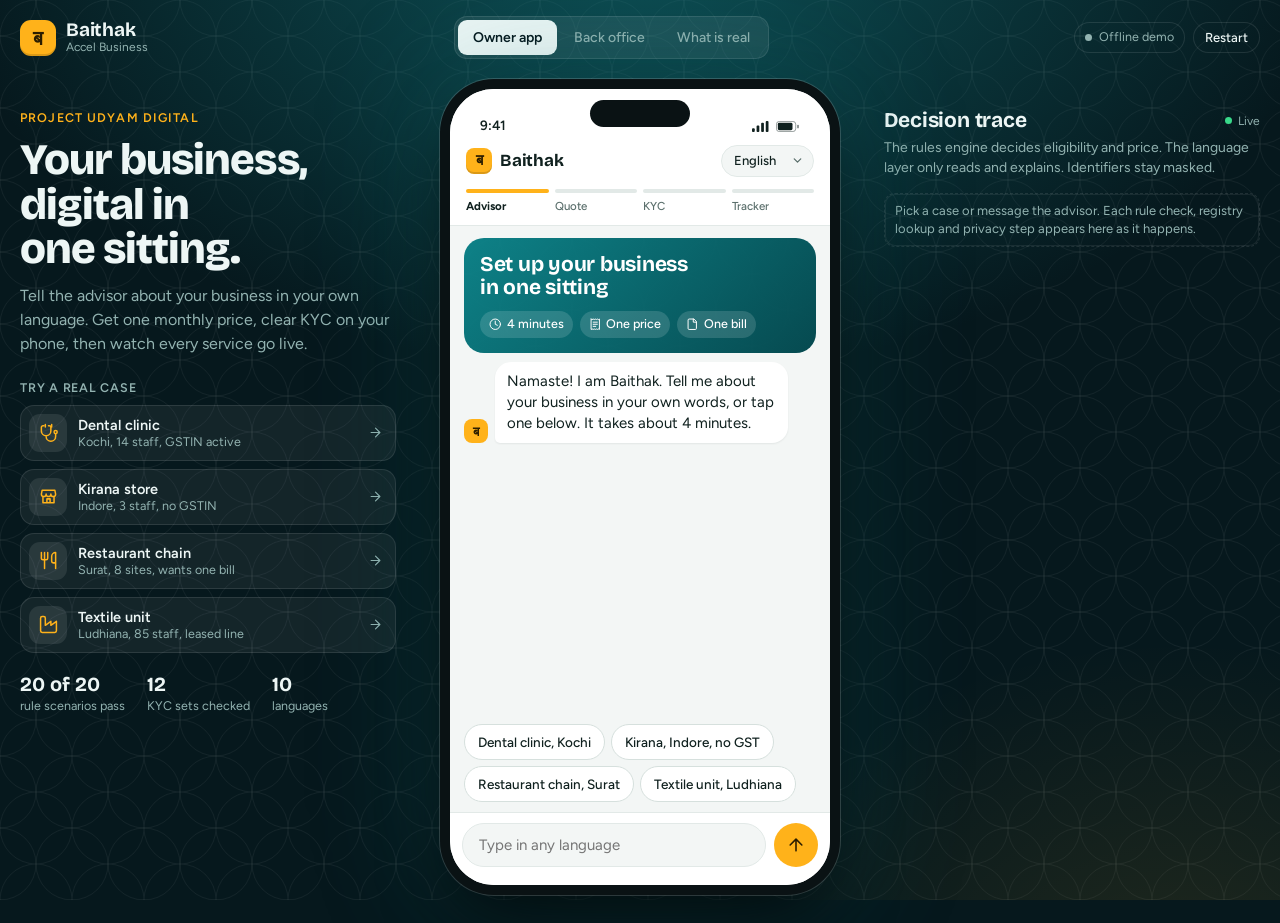
==== index.html @ 5ee0145c "Add Baithak prototype and analysis for Project Udyam Digital Co-authored-by: Raunak Kumar Giri <raun" ====
<!doctype html><html lang="en"><head><meta charset="utf-8"><meta name="viewport" content="width=device-width,initial-scale=1,viewport-fit=cover"><meta name="description" content="Baithak lets a small business owner find a bundle, get one monthly price, clear KYC and track activation from a phone, in their own language."><meta name="theme-color" content="#06181D"><meta property="og:title" content="Baithak: your business, digital in one sitting"><meta property="og:description" content="Working prototype for Project Udyam Digital. All data is synthetic."><link rel="icon" href="data:image/svg+xml,%3Csvg xmlns='http://www.w3.org/2000/svg' viewBox='0 0 32 32'%3E%3Crect width='32' height='32' rx='9' fill='%23FFB21A'/%3E%3Ctext x='16' y='23' font-size='20' text-anchor='middle' fill='%232B1D00' font-family='sans-serif'%3E%E0%A4%AC%3C/text%3E%3C/svg%3E"><title>Baithak Onboarding</title>
<link rel="preconnect" href="https://fonts.googleapis.com">
<link rel="preconnect" href="https://fonts.gstatic.com" crossorigin>
<link rel="stylesheet" href="https://fonts.googleapis.com/css2?family=Bricolage+Grotesque:opsz,wght@12..96,600;12..96,700;12..96,800&family=Figtree:wght@400;500;600;700&family=JetBrains+Mono:wght@400;500&display=swap">
<style>/* Layout: the phone is the hero, on a peacock night stage with a jaali lattice. The story sits left, the live decision trace right.
   The stage stays dark and the app stays light in every theme, the way a real phone sits on a dark table. */
:root{color-scheme:dark;
 --stage:#06181D;--stage2:#0B2730;--st-line:rgba(255,255,255,.1);--st-ink:#EDF6F5;--st-mute:#93B3B1;
 --bg:#F3F6F5;--card:#FFFFFF;--ink:#10211F;--mute:#5B6F6C;--line:#E2E9E7;
 --peacock:#0A6B72;--peacock-d:#064A50;--peacock-soft:#E0F1F0;
 --marigold:#FFB21A;--marigold-ink:#2B1D00;--marigold-soft:#FFF3D8;
 --ok:#0A8558;--ok-soft:#DDF4EA;--warn:#946100;--warn-soft:#FFF1D2;--bad:#BE2F27;--bad-soft:#FCE8E5;
 --disp:'Bricolage Grotesque','Figtree',system-ui,sans-serif;
 --body:'Figtree','Noto Sans Devanagari','Noto Sans Tamil','Noto Sans Telugu','Noto Sans Kannada','Noto Sans Gujarati','Noto Sans Bengali','Noto Sans Gurmukhi','Noto Sans Malayalam','Nirmala UI',system-ui,-apple-system,'Segoe UI',sans-serif;
 --mono:'JetBrains Mono',ui-monospace,Menlo,Consolas,monospace;
 --jaali:url("data:image/svg+xml,%3Csvg xmlns='http://www.w3.org/2000/svg' width='72' height='72'%3E%3Cg fill='none' stroke='%23ffffff' stroke-opacity='.05'%3E%3Ccircle cx='0' cy='0' r='36'/%3E%3Ccircle cx='72' cy='0' r='36'/%3E%3Ccircle cx='0' cy='72' r='36'/%3E%3Ccircle cx='72' cy='72' r='36'/%3E%3Ccircle cx='36' cy='36' r='36'/%3E%3C/g%3E%3C/svg%3E")}
*{box-sizing:border-box}
html{height:100%}
body{min-height:100%;margin:0;background-color:var(--stage);background-image:radial-gradient(1000px 640px at 50% -8%,rgba(19,128,134,.55),transparent 70%),radial-gradient(640px 460px at 92% 108%,rgba(255,178,26,.1),transparent 72%),var(--jaali);background-attachment:fixed;color:var(--st-ink);font:400 15px/1.5 var(--body);-webkit-font-smoothing:antialiased;padding-left:max(20px,env(safe-area-inset-left,0px));padding-right:max(20px,env(safe-area-inset-right,0px));padding-block:0 28px}
button,select,input{font:inherit;color:inherit}
button{cursor:pointer;border:0;background:none}
a{color:inherit;text-decoration:none}
h1,h2,h3,p{margin:0}
:focus-visible{outline:2px solid var(--marigold);outline-offset:2px;border-radius:6px}
[hidden]{display:none!important}
.sr{position:absolute;width:1px;height:1px;overflow:hidden;clip-path:inset(50%)}
.i{width:1em;height:1em;fill:none;stroke:currentColor;stroke-width:1.9;stroke-linecap:round;stroke-linejoin:round;flex:none;display:block}

/* top bar */
.top{display:flex;flex-wrap:wrap;align-items:center;gap:10px 20px;max-width:1320px;margin:0 auto;padding-block:16px 12px}
.brand{display:flex;align-items:center;gap:10px}
.mark{width:36px;height:36px;border-radius:11px;background:var(--marigold);color:var(--marigold-ink);display:grid;place-items:center;font:700 20px/1 var(--body);box-shadow:inset 0 -2px 0 rgba(0,0,0,.14)}
.mark.sm{width:26px;height:26px;border-radius:8px;font-size:15px}
.brand-t{display:flex;flex-direction:column;line-height:1.1}.brand-t b{font:700 19px/1.1 var(--disp);letter-spacing:-.01em}.brand-t small{font-size:12px;color:var(--st-mute)}
.tabs{display:flex;gap:2px;padding:4px;border-radius:13px;background:rgba(255,255,255,.07);box-shadow:inset 0 0 0 1px var(--st-line);margin-inline:auto}
.tabs button{padding:7px 15px;border-radius:9px;color:var(--st-mute);font-weight:500;font-size:14px;transition:color .15s,background .15s}
.tabs button:hover{color:var(--st-ink)}
.tabs button.on{background:var(--st-ink);color:var(--stage);font-weight:600}
.ctl{display:flex;align-items:center;gap:8px}
.mode{display:inline-flex;align-items:center;gap:7px;font-size:12.5px;color:var(--st-mute);padding:6px 11px;border-radius:99px;box-shadow:inset 0 0 0 1px var(--st-line);white-space:nowrap}
.mode i{width:7px;height:7px;border-radius:50%;background:var(--st-mute)}
.mode.on{color:var(--st-ink)}.mode.on i{background:#39D98A}
.restart{padding:6px 12px;border-radius:99px;color:var(--st-ink);font-size:13px;font-weight:500;box-shadow:inset 0 0 0 1px var(--st-line)}.restart:hover{background:rgba(255,255,255,.08)}

/* stage */
.wrap{max-width:1320px;margin:0 auto}
.stage{display:grid;grid-template-columns:minmax(0,1fr) 400px minmax(0,1fr);gap:clamp(24px,3.4vw,52px);align-items:start;padding-top:8px}
.intro{padding-top:30px;min-width:0}
.kicker{font-size:12.5px;font-weight:600;letter-spacing:.09em;text-transform:uppercase;color:var(--marigold)}
.intro h1{font:800 clamp(34px,3.4vw,46px)/1.03 var(--disp);letter-spacing:-.022em;margin-top:10px;text-wrap:balance}
.lead{color:var(--st-mute);font-size:16px;line-height:1.5;margin-top:12px;max-width:40ch}
.rail-h{font:600 12.5px/1 var(--body);letter-spacing:.06em;text-transform:uppercase;color:var(--st-mute);margin-top:26px}
.scen{display:grid;gap:8px;margin-top:10px}
.sc{display:grid;grid-template-columns:38px minmax(0,1fr) 16px;gap:11px;align-items:center;text-align:left;width:100%;padding:9px 12px 9px 9px;border-radius:14px;background:rgba(255,255,255,.055);box-shadow:inset 0 0 0 1px var(--st-line);transition:background .15s,transform .15s}
.sc:hover{background:rgba(255,255,255,.1);transform:translateX(3px)}
.sc.on{background:rgba(255,178,26,.13);box-shadow:inset 0 0 0 1px rgba(255,178,26,.55)}
.sc .ti{width:38px;height:38px;border-radius:11px;display:grid;place-items:center;background:rgba(255,255,255,.09);font-size:19px;color:var(--marigold)}
.sc b{display:block;font-weight:600;font-size:14.5px;line-height:1.25}.sc small{display:block;color:var(--st-mute);font-size:12.5px;line-height:1.3}
.sc .go{color:var(--st-mute);font-size:15px}
.proof{display:flex;gap:22px;flex-wrap:wrap;margin:20px 0 0}
.proof dt{font:700 20px/1.1 var(--disp);color:var(--st-ink)}.proof dd{margin:2px 0 0;font-size:12.5px;color:var(--st-mute)}

/* phone */
.device{position:relative;width:100%;max-width:400px;justify-self:center;background:#0A1214;border-radius:54px;padding:10px;box-shadow:0 0 0 1px rgba(255,255,255,.16),0 34px 70px -18px rgba(0,0,0,.75),0 0 130px rgba(19,128,134,.28)}
.island{position:absolute;top:21px;left:50%;transform:translateX(-50%);width:100px;height:27px;background:#0A1214;border-radius:18px;z-index:6}
.screen{position:relative;display:flex;flex-direction:column;background:var(--bg);color:var(--ink);border-radius:44px;overflow:hidden;height:min(810px,calc(100dvh - 104px));min-height:640px;color-scheme:light}
.statusbar{flex:none;height:48px;display:flex;align-items:flex-end;justify-content:space-between;padding:0 30px 5px;font:600 13.5px/1 var(--body);background:var(--card)}
.sb-i{display:flex;gap:6px;align-items:center}.sb-i svg{height:11px;width:auto;fill:currentColor}
.appbar{flex:none;display:flex;align-items:center;justify-content:space-between;gap:10px;padding:8px 16px 6px;background:var(--card)}
.app-t{display:flex;align-items:center;gap:8px}.app-t b{font:700 17px/1 var(--disp);letter-spacing:-.01em}
.lang select{appearance:none;background:var(--bg) url("data:image/svg+xml,%3Csvg xmlns='http://www.w3.org/2000/svg' viewBox='0 0 24 24' fill='none' stroke='%235B6F6C' stroke-width='2.4' stroke-linecap='round' stroke-linejoin='round'%3E%3Cpath d='m6 9 6 6 6-6'/%3E%3C/svg%3E") no-repeat right 9px center/13px;border:1px solid var(--line);border-radius:99px;padding:5px 26px 5px 12px;font-size:13px;font-weight:500;color:var(--ink);max-width:130px}
.steps{flex:none;list-style:none;margin:0;padding:6px 16px 10px;display:grid;grid-template-columns:repeat(4,1fr);gap:6px;background:var(--card);border-bottom:1px solid var(--line)}
.steps li{font-size:11.5px;font-weight:500;color:var(--mute);text-align:left}
.steps li::before{content:"";display:block;height:4px;border-radius:9px;background:var(--line);margin-bottom:5px;transition:background .25s}
.steps li.d{color:var(--peacock)}.steps li.d::before{background:var(--peacock)}
.steps li.a{color:var(--ink);font-weight:700}.steps li.a::before{background:var(--marigold)}
.phone{flex:1;display:flex;flex-direction:column;min-height:0}
.phone.in{animation:rise .28s ease-out}
@keyframes rise{from{opacity:.65;transform:translateY(8px)}to{opacity:1;transform:none}}

/* advisor */
.msgs{flex:1;overflow:auto;padding:12px 14px 6px;display:flex;flex-direction:column;gap:9px;min-height:0}
.hello{position:relative;overflow:hidden;border-radius:20px;padding:15px 16px;color:#fff;background-color:var(--peacock-d);background-image:linear-gradient(135deg,rgba(14,134,140,.92),rgba(6,74,80,.95)),var(--jaali)}
.hello h2{font:700 21px/1.12 var(--disp);letter-spacing:-.012em;text-wrap:balance}
.hello ul{list-style:none;display:flex;gap:7px;flex-wrap:wrap;margin:11px 0 0;padding:0}
.hello li{display:flex;align-items:center;gap:5px;font-size:12.5px;font-weight:500;padding:4px 9px;border-radius:99px;background:rgba(255,255,255,.14)}
.m{display:flex;gap:7px;align-items:flex-end;max-width:92%}
.m.new{animation:rise .24s ease-out}
.m .av{flex:none;width:24px;height:24px;border-radius:8px;background:var(--marigold);color:var(--marigold-ink);display:grid;place-items:center;font-size:13px;font-weight:700}
.m .tx{padding:9px 12px;line-height:1.42;overflow-wrap:anywhere;border-radius:16px 16px 16px 5px;background:var(--card);box-shadow:0 1px 2px rgba(16,33,31,.07)}
.m.you{align-self:flex-end}
.m.you .tx{background:var(--peacock);color:#fff;border-radius:16px 16px 5px 16px;box-shadow:none}
.dots{display:inline-flex;gap:4px;padding:3px 0}.dots i{width:6px;height:6px;border-radius:50%;background:var(--mute);animation:blink 1.1s infinite}.dots i:nth-child(2){animation-delay:.18s}.dots i:nth-child(3){animation-delay:.36s}
@keyframes blink{0%,70%,100%{opacity:.25}35%{opacity:1}}
.chips{flex:none;display:flex;flex-wrap:wrap;gap:6px;padding:6px 14px 10px}
.chips:empty{display:none}
.chip{background:var(--card);border:1px solid #D6E0DD;border-radius:99px;padding:7px 13px;font-size:13.5px;font-weight:500;color:var(--ink);transition:background .12s,border-color .12s,transform .12s}
.chip:hover{border-color:var(--peacock);transform:translateY(-1px)}
.chip.on{background:var(--peacock-soft);border-color:var(--peacock);color:var(--peacock-d);font-weight:600}
.chip.pri{background:var(--marigold);border-color:var(--marigold);color:var(--marigold-ink);font-weight:700}
.composer{flex:none;display:flex;gap:8px;align-items:center;padding:10px 12px 18px;background:var(--card);border-top:1px solid var(--line)}
.composer input{flex:1;min-width:0;height:44px;border:1px solid var(--line);border-radius:99px;padding:0 16px;background:var(--bg);font-size:15px}
.composer input:focus{outline:2px solid var(--peacock);outline-offset:0;background:#fff}
.send{flex:none;width:44px;height:44px;border-radius:50%;background:var(--marigold);color:var(--marigold-ink);display:grid;place-items:center;font-size:20px}

/* shared app parts */
.scroll{flex:1;overflow:auto;padding:14px 14px 16px;min-height:0;display:flex;flex-direction:column;gap:12px}
.scroll>*{flex-shrink:0}
.scroll,.msgs{scrollbar-width:none;overscroll-behavior:contain}.scroll::-webkit-scrollbar,.msgs::-webkit-scrollbar{display:none}
.h{font:700 23px/1.12 var(--disp);letter-spacing:-.014em;text-wrap:balance}
.sub{color:var(--mute);font-size:14px;margin-top:3px}
.sec{font:600 12px/1 var(--body);letter-spacing:.05em;text-transform:uppercase;color:var(--mute);margin-top:4px}
.foot{flex:none;display:flex;align-items:center;gap:12px;padding:11px 14px 18px;background:var(--card);border-top:1px solid var(--line)}
.foot-s{flex:none;line-height:1.1}.foot-s small{display:block;font-size:12px;color:var(--mute)}.foot-s b{font:700 20px/1.15 var(--disp);font-variant-numeric:tabular-nums}
.btn{flex:1;min-height:48px;display:inline-flex;align-items:center;justify-content:center;gap:7px;border-radius:14px;padding:0 16px;font-weight:700;font-size:15px;background:var(--marigold);color:var(--marigold-ink);box-shadow:inset 0 -2px 0 rgba(0,0,0,.12);transition:transform .1s,filter .12s}
.btn:hover{filter:brightness(1.05)}.btn:active{transform:translateY(1px)}
.btn:disabled{background:var(--line);color:var(--mute);box-shadow:none;cursor:not-allowed}
.btn.alt{background:var(--peacock);color:#fff}
.btn.quiet{background:var(--bg);color:var(--ink);box-shadow:inset 0 0 0 1px var(--line);flex:none;width:100%}
.txt{align-self:center;color:var(--peacock);font-weight:600;font-size:14px;padding:6px;text-decoration:underline;text-underline-offset:3px;text-decoration-thickness:1px}
.card{background:var(--card);border-radius:16px;padding:12px 13px;box-shadow:0 1px 2px rgba(16,33,31,.06)}
.note{display:flex;gap:9px;background:var(--marigold-soft);border-radius:13px;padding:10px 12px;font-size:13.5px;line-height:1.4;color:#5E4300}
.note .i{font-size:17px;margin-top:1px}

/* quote */
.hero{position:relative;overflow:hidden;border-radius:22px;color:#fff;padding:15px 16px 13px;background-color:var(--peacock-d);background-image:linear-gradient(140deg,rgba(14,134,140,.94),rgba(5,62,68,.97)),var(--jaali)}
.hero .e{font-size:12.5px;font-weight:500;opacity:.82}
.hero h2{font:700 22px/1.15 var(--disp);letter-spacing:-.012em;margin-top:1px}
.hero .p{display:flex;align-items:baseline;gap:7px;margin-top:9px}
.hero .p b{font:800 41px/1 var(--disp);letter-spacing:-.022em;font-variant-numeric:tabular-nums}
.hero .p span{font-size:14px;opacity:.86}
.facts{display:grid;grid-template-columns:repeat(3,1fr);gap:1px;margin-top:12px;border-radius:12px;overflow:hidden;background:rgba(255,255,255,.14)}
.facts div{padding:7px 9px;background:rgba(0,0,0,.2)}
.facts small{display:block;font-size:11.5px;opacity:.78}.facts b{font-size:14px;font-weight:700}
.why{display:flex;align-items:center;gap:7px;font-weight:600;font-size:14px;color:var(--peacock);padding:2px}
.explain{background:var(--peacock-soft);color:var(--peacock-d);border-radius:13px;padding:10px 12px;font-size:14px;line-height:1.42}
.lines{list-style:none;margin:0;padding:3px 12px;background:var(--card);border-radius:16px;box-shadow:0 1px 2px rgba(16,33,31,.06)}
.ln{display:grid;grid-template-columns:34px minmax(0,1fr) auto;gap:10px;padding:10px 0;align-items:start}
.ln+.ln{border-top:1px solid var(--line)}
.tile{width:34px;height:34px;border-radius:10px;background:var(--peacock-soft);color:var(--peacock);display:grid;place-items:center;font-size:17px}
.ln.off .tile{background:var(--bg);color:var(--mute)}
.ln-t{min-width:0}.ln-t strong{font-weight:600;font-size:14.5px;line-height:1.25}.ln-t em{font-style:normal;color:var(--mute);font-weight:500;font-size:13px}
.ln-t small{display:block;color:var(--mute);font-size:12.7px;line-height:1.32;margin-top:1px}
.askd{display:inline-block;margin-left:5px;font-size:11px;font-weight:600;color:var(--ok);background:var(--ok-soft);padding:1px 6px;border-radius:99px;vertical-align:1px}
.ln-p{display:flex;flex-direction:column;align-items:flex-end;gap:7px;font-weight:600;font-size:14.5px;font-variant-numeric:tabular-nums;white-space:nowrap}
.sw{position:relative;display:block;width:38px;height:23px}.sw input{position:absolute;inset:0;opacity:0;margin:0;cursor:pointer;width:100%;height:100%}.sw i{position:absolute;inset:0;background:#CBD6D3;border-radius:99px;transition:background .15s}.sw i::after{content:"";position:absolute;top:2.5px;left:2.5px;width:18px;height:18px;border-radius:50%;background:#fff;box-shadow:0 1px 2px rgba(0,0,0,.25);transition:transform .15s}.sw input:checked+i{background:var(--peacock)}.sw input:checked+i::after{transform:translateX(15px)}.sw input:focus-visible+i{outline:2px solid var(--marigold);outline-offset:2px}
.blk{list-style:none;margin:0;padding:0;display:grid;gap:7px}
.blk li{display:grid;grid-template-columns:20px minmax(0,1fr);gap:8px;background:var(--card);border-radius:13px;padding:10px 12px;font-size:13.3px;line-height:1.38;color:var(--mute);box-shadow:0 1px 2px rgba(16,33,31,.05)}
.blk .i{font-size:17px;color:var(--warn);margin-top:1px}.blk b{color:var(--ink);font-weight:600;display:block}

/* consent */
.shield{width:46px;height:46px;border-radius:14px;background:var(--peacock-soft);color:var(--peacock);display:grid;place-items:center;font-size:24px}
.rows{list-style:none;margin:0;padding:3px 12px;background:var(--card);border-radius:16px;box-shadow:0 1px 2px rgba(16,33,31,.06)}
.rows li{display:grid;grid-template-columns:30px minmax(0,1fr);gap:10px;padding:11px 0;font-size:14.3px;line-height:1.4}
.rows li+li{border-top:1px solid var(--line)}
.rows .i{font-size:20px;color:var(--peacock);margin-top:1px}
.two{display:grid;grid-template-columns:1fr 1fr;gap:8px}
.mini{background:var(--card);border-radius:14px;padding:10px 11px;font-size:13px;line-height:1.36;color:var(--mute);box-shadow:0 1px 2px rgba(16,33,31,.05)}
.mini b{display:block;color:var(--ink);font-size:12.5px;margin-bottom:3px}
.opt{display:grid;grid-template-columns:minmax(0,1fr) auto;gap:12px;align-items:center;background:var(--card);border-radius:14px;padding:11px 12px;font-size:13.7px;line-height:1.38;box-shadow:0 1px 2px rgba(16,33,31,.05)}

/* kyc */
.bizc{display:grid;grid-template-columns:34px minmax(0,1fr);gap:10px;align-items:center;background:var(--ok-soft);border-radius:16px;padding:11px 12px}
.bizc .i{font-size:23px;color:var(--ok)}.bizc b{display:block;font-weight:700;line-height:1.25}.bizc small{display:block;font-size:12.7px;color:#2F5F50;line-height:1.3}
.bizc.plain{background:var(--card);box-shadow:0 1px 2px rgba(16,33,31,.06)}.bizc.plain .i{color:var(--peacock)}.bizc.plain small{color:var(--mute)}
.kids{display:flex;gap:6px;overflow-x:auto;padding-bottom:3px;scrollbar-width:none;margin-top:-4px}.kids::-webkit-scrollbar{display:none}
.kid{flex:none;font:500 12.5px/1 var(--mono);padding:7px 10px;border-radius:9px;background:var(--card);border:1px solid var(--line);color:var(--mute)}
.kid.on{background:var(--ink);border-color:var(--ink);color:#fff}
.thumbs{display:grid;grid-template-columns:repeat(4,minmax(0,1fr));gap:7px}
.thumbs figure{margin:0}
.thumbs img{width:100%;aspect-ratio:3/4;object-fit:cover;object-position:top;display:block;border-radius:10px;box-shadow:0 0 0 1px var(--line)}
.miss{display:grid;place-items:center;aspect-ratio:3/4;border-radius:10px;border:1.5px dashed var(--bad);color:var(--bad);font-size:11.5px;font-weight:600;background:var(--bad-soft)}
.thumbs figcaption{font-size:11.5px;color:var(--mute);text-align:center;margin-top:3px;text-transform:capitalize}
.upl{display:flex;align-items:center;justify-content:center;gap:7px;border:1.5px dashed #C4D1CE;border-radius:13px;padding:10px;font-size:13.5px;font-weight:500;color:var(--mute);cursor:pointer;position:relative}
.upl input{position:absolute;inset:0;opacity:0;cursor:pointer}
.upmsg{font-size:13px;color:var(--mute)}.upmsg:empty{display:none}
.chk{list-style:none;margin:0;padding:3px 12px;background:var(--card);border-radius:16px;box-shadow:0 1px 2px rgba(16,33,31,.06)}
.chk li{display:grid;grid-template-columns:24px minmax(0,1fr) auto;gap:9px;align-items:center;padding:8px 0;font-size:14px}
.chk li+li{border-top:1px solid var(--line)}
.chk .st{width:22px;height:22px;border-radius:50%;display:grid;place-items:center;font-size:13px;background:var(--bg);color:var(--mute)}
.chk .ok .st{background:var(--ok-soft);color:var(--ok)}.chk .bad .st{background:var(--bad-soft);color:var(--bad)}.chk .warn .st{background:var(--warn-soft);color:var(--warn)}
.chk .run .st{background:none;border:2.5px solid var(--line);border-top-color:var(--peacock);animation:spin .7s linear infinite}
.chk small{color:var(--mute);font-size:12.5px;white-space:nowrap}
@keyframes spin{to{transform:rotate(360deg)}}
.res{border-radius:16px;padding:12px 13px;display:grid;grid-template-columns:24px minmax(0,1fr);gap:9px}
.res>.i{font-size:21px;margin-top:1px}
.res b{display:block;font-weight:700;font-size:15px;line-height:1.25}.res p{font-size:13.6px;line-height:1.4;margin-top:4px;overflow-wrap:anywhere}.res p.s{color:var(--mute)}
.res.PASS{background:var(--ok-soft)}.res.PASS>.i{color:var(--ok)}.res.FIX{background:var(--warn-soft)}.res.FIX>.i{color:var(--warn)}.res.STOP{background:var(--bad-soft)}.res.STOP>.i{color:var(--bad)}

/* sign */
.bill{position:relative;background:var(--card);border-radius:18px;padding:14px 15px;box-shadow:0 1px 2px rgba(16,33,31,.06)}
.bill h3{font:700 18px/1.15 var(--disp)}
.bill dl{display:grid;grid-template-columns:1fr auto;gap:5px 12px;margin:10px 0 0;font-size:14.3px}.bill dt{color:var(--mute)}.bill dd{margin:0;font-weight:600;text-align:right;font-variant-numeric:tabular-nums}
.bill .tot{border-top:1.5px dashed var(--line);margin-top:9px;padding-top:9px;display:flex;justify-content:space-between;align-items:baseline;font-weight:700}.bill .tot b{font:800 25px/1 var(--disp);color:var(--peacock-d);font-variant-numeric:tabular-nums}
.nexts{display:grid;gap:7px}
.nx{display:grid;grid-template-columns:34px minmax(0,1fr);gap:10px;background:var(--card);border-radius:14px;padding:10px 12px;box-shadow:0 1px 2px rgba(16,33,31,.05);font-size:13.2px;line-height:1.38;color:var(--mute)}
.nx b{display:block;color:var(--ink);font-size:14.3px;font-weight:600}

/* tracker */
.trk{display:grid;grid-template-columns:86px minmax(0,1fr);gap:13px;align-items:center;background:var(--card);border-radius:18px;padding:12px 13px;box-shadow:0 1px 2px rgba(16,33,31,.06)}
.ringw{position:relative;width:86px;height:86px}
.ring{width:100%;height:100%;transform:rotate(-90deg)}.ring circle{fill:none;stroke-width:9}.r0{stroke:var(--line)}.r1{stroke:var(--marigold);stroke-linecap:round;transition:stroke-dashoffset .3s}
.ring-t{position:absolute;inset:0;display:grid;place-content:center;text-align:center;line-height:1.05}.ring-t b{font:800 21px/1 var(--disp)}.ring-t small{font-size:11.5px;color:var(--mute)}
.trk h2{font:700 19px/1.16 var(--disp);letter-spacing:-.01em;text-wrap:balance}.trk p{font-size:13.4px;color:var(--mute);margin-top:3px;line-height:1.35}
.simw{display:flex;align-items:center;gap:10px;background:var(--card);border-radius:14px;padding:9px 12px;box-shadow:0 1px 2px rgba(16,33,31,.05)}
.av2{display:flex}.av2 i{width:27px;height:27px;border-radius:50%;background:var(--line);color:var(--mute);display:grid;place-items:center;font-size:13px;box-shadow:0 0 0 2px var(--card);margin-left:-6px}.av2 i:first-child{margin-left:0}.av2 i.y{background:var(--ok);color:#fff}
.simw div.t{min-width:0;flex:1;font-size:13.4px;line-height:1.25}.simw b{font-weight:600;display:block}
.simw button{color:var(--peacock);font-weight:600;font-size:13px;padding:0;text-decoration:underline;text-underline-offset:2px}
.tl{list-style:none;margin:0;padding:6px 13px;background:var(--card);border-radius:16px;box-shadow:0 1px 2px rgba(16,33,31,.06)}
.tl li{position:relative;display:grid;grid-template-columns:20px minmax(0,1fr) auto;gap:11px;padding:9px 0}
.tl li::before{content:"";position:absolute;left:9px;top:24px;bottom:-9px;width:2px;background:var(--line)}
.tl li:last-child::before{display:none}
.tl li.done::before{background:var(--peacock)}
.tl .n{width:20px;height:20px;border-radius:50%;background:var(--card);box-shadow:inset 0 0 0 2px var(--line);display:grid;place-items:center;font-size:12px;color:#fff;position:relative;z-index:1}
.tl .done .n{background:var(--peacock);box-shadow:none}
.tl .cur .n{box-shadow:inset 0 0 0 5px var(--marigold);animation:pulse 1.8s infinite}
@keyframes pulse{0%{outline:0 solid rgba(255,178,26,.5)}70%{outline:7px solid rgba(255,178,26,0)}100%{outline:0 solid rgba(255,178,26,0)}}
.tl strong{display:block;font-weight:600;font-size:14.3px;line-height:1.25}.tl small{display:block;color:var(--mute);font-size:12.7px;line-height:1.3}
.tl .d{font:500 12px/1.6 var(--mono);color:var(--mute)}
.day{display:grid;gap:3px;background:var(--card);border-radius:14px;padding:9px 12px 8px;box-shadow:0 1px 2px rgba(16,33,31,.05);font-size:13px;color:var(--mute)}
.day input{width:100%;accent-color:var(--peacock);margin:0}
.allive{display:grid;grid-template-columns:30px minmax(0,1fr);gap:10px;background:var(--ok-soft);border-radius:15px;padding:11px 12px;font-size:13.5px;line-height:1.38}.allive .i{font-size:22px;color:var(--ok)}.allive b{display:block;font-size:14.5px}

/* decision trace */
.hood{padding-top:30px;min-width:0}
.hood-h{display:flex;align-items:center;justify-content:space-between;gap:10px}
.hood h2{font:700 21px/1.1 var(--disp);letter-spacing:-.01em}
.live{display:inline-flex;align-items:center;gap:6px;font-size:12px;color:var(--st-mute)}.live i{width:7px;height:7px;border-radius:50%;background:#39D98A;animation:blink 1.8s infinite}
.hood-s{color:var(--st-mute);font-size:14px;margin-top:6px;line-height:1.45}
.log{list-style:none;margin:14px 0 0;padding:0;display:grid;gap:6px;max-height:min(600px,calc(100dvh - 250px));overflow:auto;scrollbar-width:thin;scrollbar-color:rgba(255,255,255,.2) transparent}
.log li{display:grid;grid-template-columns:62px minmax(0,1fr);gap:9px;padding:8px 10px;border-radius:11px;background:rgba(255,255,255,.055);box-shadow:inset 0 0 0 1px rgba(255,255,255,.07);font-size:13px;line-height:1.38;overflow-wrap:anywhere}
.log li.new{animation:rise .24s ease-out}
.log li.empty{display:block;color:var(--st-mute);background:none;box-shadow:inset 0 0 0 1px dashed;border:1px dashed var(--st-line)}
.tag{font:500 11px/1.75 var(--mono);color:var(--st-mute)}
.t-rules{color:#6FE3C6}.t-registry{color:#8FD0FF}.t-kyc{color:#9FE6A0}.t-guard{color:#FF9D8F}.t-privacy{color:var(--marigold)}.t-llm{color:#D7B8FF}

/* back office and notes */
.sheet{background:var(--bg);color:var(--ink);color-scheme:light;border-radius:26px;padding:clamp(16px,2.4vw,30px);margin-top:8px;display:grid;gap:16px;min-width:0}
.sheet h2{font:800 clamp(24px,2.6vw,32px)/1.08 var(--disp);letter-spacing:-.018em;text-wrap:balance}
.sheet h3{font:700 17px/1.2 var(--disp);margin-top:6px}
.sheet .lede{color:var(--mute);max-width:72ch;margin-top:5px}
.kpis{display:grid;grid-template-columns:repeat(4,minmax(0,1fr));gap:10px}
.kpi{background:var(--card);border-radius:16px;padding:12px 14px;box-shadow:0 1px 2px rgba(16,33,31,.06)}
.kpi b{display:block;font:800 27px/1.1 var(--disp);letter-spacing:-.015em;font-variant-numeric:tabular-nums}.kpi span{font-size:13px;color:var(--mute);line-height:1.3;display:block}
.filters{display:flex;flex-wrap:wrap;gap:6px}
.tw{overflow-x:auto;background:var(--card);border-radius:16px;box-shadow:0 1px 2px rgba(16,33,31,.06)}
table{border-collapse:collapse;width:100%;font-size:13.7px}
th{font-weight:600;font-size:12px;letter-spacing:.03em;text-transform:uppercase;color:var(--mute);text-align:left;white-space:nowrap}
th,td{padding:10px 13px;vertical-align:top}tbody tr{border-top:1px solid var(--line)}tbody tr:hover{background:#F8FBFA}
td small{display:block;color:var(--mute);font-size:12.5px;line-height:1.3}.n{text-align:right;font-variant-numeric:tabular-nums;white-space:nowrap}.mono{font:500 12.5px/1.6 var(--mono)}
.score{display:inline-block;width:54px;height:6px;background:var(--line);border-radius:9px;overflow:hidden;margin-right:7px;vertical-align:2px}.score i{display:block;height:100%;background:var(--peacock)}
.nextm{display:inline-block;font-size:12.5px;font-weight:600;color:var(--peacock-d);background:var(--peacock-soft);padding:2px 8px;border-radius:99px;white-space:nowrap}
.pill{display:inline-block;font-size:11.5px;font-weight:700;padding:2px 8px;border-radius:99px;white-space:nowrap;background:var(--line);color:var(--mute)}
.pill.PASS,.pill.real{background:var(--ok-soft);color:var(--ok)}.pill.FIX,.pill.review{background:var(--warn-soft);color:var(--warn)}.pill.STOP{background:var(--bad-soft);color:var(--bad)}.pill.mock{background:var(--line);color:var(--mute)}
.facts-l{display:grid;grid-template-columns:repeat(2,minmax(0,1fr));gap:10px}
.fact{background:var(--card);border-radius:16px;padding:13px 15px;box-shadow:0 1px 2px rgba(16,33,31,.06)}
.fact b{display:block;font-weight:600;margin:4px 0 2px;line-height:1.3}.fact p{font-size:13.8px;color:var(--mute);line-height:1.42}
.fine{font-size:13px;color:var(--mute)}

@media (max-width:1180px){.stage{grid-template-columns:minmax(0,1fr) 400px}.hood{grid-column:1/-1;padding-top:6px}.log{max-height:none}.kpis{grid-template-columns:repeat(2,minmax(0,1fr))}}
@media (max-width:860px){
 body{padding-left:max(10px,env(safe-area-inset-left,0px));padding-right:max(10px,env(safe-area-inset-right,0px))}
 .top{padding-block:10px 8px}.tabs{order:3;width:100%;margin:0}.tabs button{flex:1;padding:7px 6px;font-size:13px}.ctl{margin-left:auto}
 .stage{display:flex;flex-direction:column;gap:18px;padding-top:0}
 .device{order:-1;max-width:none;padding:0;background:none;box-shadow:none;border-radius:22px}
 .island,.statusbar{display:none}
 .screen{height:calc(100dvh - 124px);min-height:520px;border-radius:22px}
 .appbar{padding-top:11px}
 .intro{padding-top:6px}.intro h1{font-size:32px}.hood{padding-top:0}.facts-l{grid-template-columns:minmax(0,1fr)}
}
@media (prefers-reduced-motion:reduce){*,*::before,*::after{animation:none!important;transition:none!important}}
</style>
</head><body><header class="top">
  <a class="brand" href="#" id="home" aria-label="Baithak home"><span class="mark" aria-hidden="true">ब</span><span class="brand-t"><b>Baithak</b><small>Accel Business</small></span></a>
  <nav class="tabs" aria-label="Views"><button data-tab="owner">Owner app</button><button data-tab="bo">Back office</button><button data-tab="how">What is real</button></nav>
  <div class="ctl"><span id="mode" class="mode"><i></i>Offline demo</span><button class="restart" id="reset">Restart</button></div>
</header>
<div class="wrap">
  <div id="ownerv" class="stage">
    <section class="intro">
      <p class="kicker">Project Udyam Digital</p>
      <h1>Your business, digital in one sitting.</h1>
      <p class="lead">Tell the advisor about your business in your own language. Get one monthly price, clear KYC on your phone, then watch every service go live.</p>
      <h2 class="rail-h">Try a real case</h2>
      <div class="scen" id="scen"></div>
      <dl class="proof"><div><dt>20 of 20</dt><dd>rule scenarios pass</dd></div><div><dt>12</dt><dd>KYC sets checked</dd></div><div><dt>10</dt><dd>languages</dd></div></dl>
    </section>
    <div class="device">
      <div class="island" aria-hidden="true"></div>
      <div class="screen">
        <div class="statusbar" aria-hidden="true"><span>9:41</span><span class="sb-i"><svg viewBox="0 0 20 12"><rect x="0" y="8" width="3" height="4" rx="1"/><rect x="5" y="5" width="3" height="7" rx="1"/><rect x="10" y="2" width="3" height="10" rx="1"/><rect x="15" y="0" width="3" height="12" rx="1"/></svg><svg viewBox="0 0 26 12"><rect x=".5" y=".5" width="21" height="11" rx="3" fill="none" stroke="currentColor" opacity=".45"/><rect x="2" y="2" width="16" height="8" rx="1.6"/><rect x="23" y="4" width="2" height="4" rx="1" opacity=".5"/></svg></span></div>
        <div class="appbar"><span class="app-t"><span class="mark sm" aria-hidden="true">ब</span><b>Baithak</b></span><label class="lang"><span class="sr">Language</span><select id="langs"></select></label></div>
        <ol class="steps" id="steps"></ol>
        <div class="phone" id="phone"></div>
      </div>
    </div>
    <aside class="hood">
      <div class="hood-h"><h2>Decision trace</h2><span class="live"><i></i>Live</span></div>
      <p class="hood-s">The rules engine decides eligibility and price. The language layer only reads and explains. Identifiers stay masked.</p>
      <ul class="log" id="log"></ul>
    </aside>
  </div>
  <main id="main" hidden></main>
</div>
<script>window.DATA={"cat":[{"id":"P01","name":"Biz Fibre 100","category":"Connectivity","unit":"per site","min":999,"max":1199,"setup":0,"contract":12,"tiers":[1,2],"minEmp":1,"minSites":1,"gst":false,"oneOf":[],"days":5,"desc":"Business fibre broadband, 100 Mbps, unlimited data"},{"id":"P02","name":"Biz Fibre 300","category":"Connectivity","unit":"per site","min":1499,"max":1799,"setup":0,"contract":12,"tiers":[1,2],"minEmp":1,"minSites":1,"gst":false,"oneOf":[],"days":5,"desc":"Business fibre broadband, 300 Mbps, unlimited data, static IP optional"},{"id":"P03","name":"Biz Fibre 1G","category":"Connectivity","unit":"per site","min":3999,"max":4499,"setup":0,"contract":12,"tiers":[1],"minEmp":5,"minSites":1,"gst":true,"oneOf":[],"days":7,"desc":"Business fibre broadband, 1 Gbps, priority support"},{"id":"P04","name":"Biz 5G AirFiber 100","category":"Connectivity","unit":"per site","min":899,"max":1099,"setup":0,"contract":6,"tiers":[1,2],"minEmp":1,"minSites":1,"gst":false,"oneOf":[],"days":2,"desc":"Wireless (5G FWA) broadband, 100 Mbps, plug-and-play, for sites without fibre"},{"id":"P05","name":"Internet Leased Line 20","category":"Connectivity","unit":"per site","min":8000,"max":12000,"setup":10000,"contract":12,"tiers":[1,2],"minEmp":10,"minSites":1,"gst":true,"oneOf":[],"days":21,"desc":"Dedicated 1:1 internet, 20 Mbps, 99.5% SLA"},{"id":"P06","name":"Internet Leased Line 100","category":"Connectivity","unit":"per site","min":25000,"max":35000,"setup":15000,"contract":24,"tiers":[1,2],"minEmp":25,"minSites":1,"gst":true,"oneOf":[],"days":30,"desc":"Dedicated 1:1 internet, 100 Mbps, 99.9% SLA"},{"id":"P07","name":"Business Postpaid 299","category":"Connectivity","unit":"per line","min":299,"max":399,"setup":0,"contract":1,"tiers":[1,2],"minEmp":1,"minSites":1,"gst":false,"oneOf":[],"days":1,"desc":"Business mobile line, 50 GB data, unlimited calls"},{"id":"P08","name":"Business Postpaid 599","category":"Connectivity","unit":"per line","min":599,"max":799,"setup":0,"contract":1,"tiers":[1,2],"minEmp":1,"minSites":1,"gst":false,"oneOf":[],"days":1,"desc":"Business mobile line, 150 GB data, roaming, priority care"},{"id":"P09","name":"Backup 4G/5G Failover","category":"Connectivity","unit":"per site","min":499,"max":599,"setup":1500,"contract":12,"tiers":[1,2],"minEmp":1,"minSites":1,"gst":false,"oneOf":["P01","P02","P03","P05","P06"],"days":3,"desc":"Automatic failover router with data SIM for when the main link is down"},{"id":"P10","name":"Managed SD-WAN","category":"Connectivity","unit":"per site","min":2500,"max":3500,"setup":5000,"contract":24,"tiers":[1,2],"minEmp":10,"minSites":3,"gst":true,"oneOf":["P01","P02","P03","P05","P06"],"days":14,"desc":"Central management of links across sites, app-priority routing"},{"id":"P11","name":"Static IP","category":"Connectivity","unit":"per IP","min":200,"max":300,"setup":0,"contract":12,"tiers":[1,2],"minEmp":1,"minSites":1,"gst":false,"oneOf":["P01","P02","P03"],"days":1,"desc":"Fixed public IP for CCTV, servers or remote access"},{"id":"P12","name":"Cloud Telephony / SIP","category":"Communication","unit":"per channel","min":1000,"max":1500,"setup":2000,"contract":12,"tiers":[1,2],"minEmp":3,"minSites":1,"gst":true,"oneOf":["P01","P02","P03","P04","P05","P06"],"days":5,"desc":"Business phone lines over internet with IVR, call recording"},{"id":"P13","name":"Toll-free Number","category":"Communication","unit":"per number","min":1500,"max":2000,"setup":1000,"contract":12,"tiers":[1,2],"minEmp":1,"minSites":1,"gst":true,"oneOf":[],"days":3,"desc":"1800 number routed to mobile or cloud telephony"},{"id":"P14","name":"Business SMS 10k","category":"Communication","unit":"per pack","min":1500,"max":2000,"setup":0,"contract":1,"tiers":[1,2],"minEmp":1,"minSites":1,"gst":true,"oneOf":[],"days":4,"desc":"10,000 SMS per month for alerts and promotions, DLT registration assisted"},{"id":"P15","name":"WhatsApp Business API Starter","category":"Communication","unit":"per account","min":999,"max":1499,"setup":0,"contract":3,"tiers":[1,2],"minEmp":1,"minSites":1,"gst":true,"oneOf":[],"days":3,"desc":"Verified WhatsApp channel, catalogue, 1,000 conversations a month"},{"id":"P16","name":"Cloud Email & Office Suite","category":"Cloud & Productivity","unit":"per user","min":125,"max":150,"setup":0,"contract":12,"tiers":[1,2],"minEmp":1,"minSites":1,"gst":false,"oneOf":[],"days":1,"desc":"Business email on own domain, documents, video meetings"},{"id":"P17","name":"Cloud Backup 1 TB","category":"Cloud & Productivity","unit":"per account","min":499,"max":699,"setup":0,"contract":12,"tiers":[1,2],"minEmp":1,"minSites":1,"gst":false,"oneOf":[],"days":1,"desc":"Automatic backup of PCs and phones, 1 TB"},{"id":"P18","name":"Website + Domain Starter","category":"Cloud & Productivity","unit":"per account","min":299,"max":499,"setup":0,"contract":12,"tiers":[1,2],"minEmp":1,"minSites":1,"gst":false,"oneOf":[],"days":2,"desc":"Domain, 5-page website builder, hosting, SSL"},{"id":"P19","name":"Cloud POS & Billing","category":"Cloud & Productivity","unit":"per counter","min":599,"max":899,"setup":2500,"contract":12,"tiers":[1,2],"minEmp":1,"minSites":1,"gst":false,"oneOf":[],"days":3,"desc":"GST-ready billing, inventory, UPI/card acceptance on a tablet"},{"id":"P20","name":"Endpoint Security","category":"Security","unit":"per device","min":99,"max":149,"setup":0,"contract":12,"tiers":[1,2],"minEmp":1,"minSites":1,"gst":false,"oneOf":[],"days":1,"desc":"Antivirus and ransomware protection for PCs and phones"},{"id":"P21","name":"Managed Firewall","category":"Security","unit":"per site","min":1999,"max":2999,"setup":4000,"contract":24,"tiers":[1,2],"minEmp":10,"minSites":1,"gst":true,"oneOf":["P01","P02","P03","P05","P06"],"days":10,"desc":"Next-gen firewall at the site, managed by Accel SOC"},{"id":"P22","name":"Secure Wi-Fi with Guest Network","category":"Security","unit":"per site","min":399,"max":599,"setup":1000,"contract":12,"tiers":[1,2],"minEmp":1,"minSites":1,"gst":false,"oneOf":["P01","P02","P03","P04"],"days":3,"desc":"Managed Wi-Fi access point with separate customer Wi-Fi and content filtering"},{"id":"P23","name":"Cloud CCTV","category":"IoT & Physical","unit":"per camera","min":199,"max":299,"setup":1800,"contract":12,"tiers":[1,2],"minEmp":1,"minSites":1,"gst":false,"oneOf":["P01","P02","P03","P04","P05","P06"],"days":4,"desc":"HD camera with 30-day cloud recording and mobile app view"},{"id":"P24","name":"Machine Monitoring IoT","category":"IoT & Physical","unit":"per device","min":149,"max":249,"setup":3000,"contract":24,"tiers":[1,2],"minEmp":10,"minSites":1,"gst":true,"oneOf":[],"days":10,"desc":"IoT SIM + sensor kit for machine uptime and energy use"},{"id":"P25","name":"Fleet Tracker","category":"IoT & Physical","unit":"per vehicle","min":199,"max":299,"setup":1500,"contract":12,"tiers":[1,2],"minEmp":1,"minSites":1,"gst":false,"oneOf":[],"days":3,"desc":"GPS tracker with IoT SIM and live dashboard"}],"gst":{"32TTNXB7384T1ZW":["Balaji Dental Care LLP","Balaji Dental Care LLP","Limited Liability Partnership","Shop/Unit 164, Station Road, Kochi, Kerala - 289398","Kerala","2020-06-04","Active"],"03PJNXS4821G1ZB":["Sneha Rao (Prop. Saffron Bakers)","Saffron Bakers","Proprietorship","Shop/Unit 83, Market Yard, Ludhiana, Punjab - 416059","Punjab","2019-04-15","Active"],"33MFTXS9954Q1Z9":["Joseph Joshi (Prop. Star Electronics)","Star Electronics","Proprietorship","Shop/Unit 4, Lake View Colony, Chennai, Tamil Nadu - 304733","Tamil Nadu","2025-10-05","Active"],"27QTBXZ1995X1Z9":["Harpreet Bhat (Prop. Zenith Diagnostics)","Zenith Diagnostics","Proprietorship","Shop/Unit 11, MG Road, Nagpur, Maharashtra - 653100","Maharashtra","2024-12-29","Active"],"32AITXR9985H1ZT":["Vikram Bhat (Prop. Royal Fashions)","Royal Fashions","Proprietorship","Shop/Unit 34, Industrial Area Phase 2, Kochi, Kerala - 246982","Kerala","2023-08-05","Active"],"08JVKXA4705I1Z0":["Rekha Shah (Prop. Amrit Fashions)","Amrit Fashions","Proprietorship","Shop/Unit 105, Industrial Area Phase 2, Jaipur, Rajasthan - 772872","Rajasthan","2023-11-26","Active"],"03ZCKXG5592Y1ZG":["Shalini Nair (Prop. Green Leaf Physio Clinic)","Green Leaf Physio Clinic","Proprietorship","Shop/Unit 136, Civil Lines, Ludhiana, Punjab - 432382","Punjab","2024-03-07","Active"],"03JEUXR9399M1ZI":["Naveen Gupta (Prop. Royal Auto Components)","Royal Auto Components","Proprietorship","Shop/Unit 107, Ring Road, Ludhiana, Punjab - 581165","Punjab","2024-09-19","Active"],"37ZHYXR1505E1ZY":["Riddhi Fashions Pvt Ltd","Riddhi Fashions Pvt Ltd","Private Limited Company","Shop/Unit 94, Ring Road, Visakhapatnam, Andhra Pradesh - 822569","Andhra Pradesh","2017-03-26","Active"],"09YHJXG6633U1ZC":["Farhan Sharma (Prop. Ganga Stationers)","Ganga Stationers","Proprietorship","Shop/Unit 127, Old Town, Lucknow, Uttar Pradesh - 188731","Uttar Pradesh","2025-07-27","Active"],"23QYBXS1811Q1ZD":["Meera Kulkarni (Prop. Sahyadri Realty)","Sahyadri Realty","Proprietorship","Shop/Unit 82, Civil Lines, Bhopal, Madhya Pradesh - 744306","Madhya Pradesh","2019-08-17","Suspended"],"27DGKXS9651J1Z2":["Shree Legal Associates Pvt Ltd","Shree Legal Associates Pvt Ltd","Private Limited Company","Shop/Unit 231, Station Road, Pune, Maharashtra - 531982","Maharashtra","2021-06-19","Active"],"24DTTXB1771D1ZD":["Gurpreet Gupta (Prop. Balaji Unisex Salon)","Balaji Unisex Salon","Proprietorship","Shop/Unit 159, Station Road, Surat, Gujarat - 123600","Gujarat","2025-07-18","Active"],"36KNNXK2611U1ZM":["Vikram Chauhan (Prop. Kaveri Hardware)","Kaveri Hardware","Proprietorship","Shop/Unit 214, Tech Park Road, Hyderabad, Telangana - 575401","Telangana","2024-04-21","Active"],"29CPSXS6426Z1ZL":["Prakash Sheikh (Prop. Sai Classes)","Sai Classes","Proprietorship","Shop/Unit 136, Civil Lines, Bengaluru, Karnataka - 782219","Karnataka","2017-02-12","Active"],"29LMJXM4925L1ZP":["Joseph Pandey (Prop. Metro Sweets)","Metro Sweets","Proprietorship","Shop/Unit 24, Industrial Area Phase 2, Mysuru, Karnataka - 529015","Karnataka","2019-05-25","Active"],"19SNXXC4363G1ZO":["Coral Bake House Pvt Ltd","Coral Bake House Pvt Ltd","Private Limited Company","Shop/Unit 234, Ring Road, Kolkata, West Bengal - 727370","West Bengal","2023-03-25","Active"],"19JENXB8672I1ZA":["Blue Lotus Kitchens Pvt Ltd","Blue Lotus Kitchens Pvt Ltd","Private Limited Company","Shop/Unit 140, Ring Road, Kolkata, West Bengal - 528391","West Bengal","2022-09-06","Active"],"24WYCXA0557Q1ZD":["Imran Fernandes (Prop. Amrit Bakers)","Amrit Bakers","Proprietorship","Shop/Unit 18, Market Yard, Ahmedabad, Gujarat - 821907","Gujarat","2018-02-10","Active"],"03XJTXS5280Q1Z5":["Sahyadri Classes LLP","Sahyadri Classes LLP","Limited Liability Partnership","Shop/Unit 226, Tech Park Road, Ludhiana, Punjab - 554429","Punjab","2024-01-31","Active"],"29QBQXC4576O1ZX":["Rahul Bhat (Prop. Classic Unisex Salon)","Classic Unisex Salon","Proprietorship","Shop/Unit 31, Sector 14, Bengaluru, Karnataka - 236754","Karnataka","2019-11-13","Active"],"27UOIXN0412X1ZA":["Imran Deshmukh (Prop. Navkar Pharma Retail)","Navkar Pharma Retail","Proprietorship","Shop/Unit 170, Tech Park Road, Mumbai, Maharashtra - 635854","Maharashtra","2019-10-28","Active"],"33PBWXO2282E1ZL":["Om & Associates Pvt Ltd","Om & Associates Pvt Ltd","Private Limited Company","Shop/Unit 214, Market Yard, Coimbatore, Tamil Nadu - 380987","Tamil Nadu","2019-02-28","Active"],"23LFMXA6364W1ZY":["Amrit Design Studio Pvt Ltd","Amrit Design Studio Pvt Ltd","Private Limited Company","Shop/Unit 168, Gandhi Nagar, Indore, Madhya Pradesh - 428486","Madhya Pradesh","2016-08-20","Active"],"27VOFXG2227P1ZQ":["Venkat Pillai (Prop. Green Leaf Stationers)","Green Leaf Stationers","Proprietorship","Shop/Unit 152, Station Road, Mumbai, Maharashtra - 395384","Maharashtra","2021-10-23","Active"],"27SREXP1740M1ZL":["Rituparna Shah (Prop. Pearl Medicals)","Pearl Medicals","Proprietorship","Shop/Unit 36, Tech Park Road, Nagpur, Maharashtra - 500189","Maharashtra","2022-09-06","Active"],"03MYQXS9075K1ZS":["Anita Verma (Prop. Saffron Tours & Travels)","Saffron Tours & Travels","Proprietorship","Shop/Unit 97, Nehru Nagar, Ludhiana, Punjab - 144572","Punjab","2022-11-22","Active"],"24CICXV8429A1ZU":["Ayesha Sharma (Prop. Vindhya Hardware)","Vindhya Hardware","Proprietorship","Shop/Unit 199, Transport Nagar, Ahmedabad, Gujarat - 590620","Gujarat","2023-03-20","Active"],"09LUFXE7890K1ZB":["Evergreen Kids Academy LLP","Evergreen Kids Academy LLP","Limited Liability Partnership","Shop/Unit 33, Gandhi Nagar, Lucknow, Uttar Pradesh - 597288","Uttar Pradesh","2025-08-17","Active"],"29GYVXO5300N1Z1":["Orbit Diagnostics Pvt Ltd","Orbit Diagnostics Pvt Ltd","Private Limited Company","Shop/Unit 118, Transport Nagar, Bengaluru, Karnataka - 277387","Karnataka","2021-07-12","Active"],"29CLBXV8310R1ZS":["Pooja Gowda (Prop. Vindhya Medicals)","Vindhya Medicals","Proprietorship","Shop/Unit 41, Industrial Area Phase 2, Mysuru, Karnataka - 452867","Karnataka","2021-02-10","Active"],"24RNIXO0321M1Z6":["Om Pharma Retail LLP","Om Pharma Retail LLP","Limited Liability Partnership","Shop/Unit 109, Lake View Colony, Surat, Gujarat - 325481","Gujarat","2016-10-02","Active"],"29MEZXG7940I1ZW":["Joseph D'Souza (Prop. Galaxy Bakers)","Galaxy Bakers","Proprietorship","Shop/Unit 199, Gandhi Nagar, Bengaluru, Karnataka - 142239","Karnataka","2021-02-18","Active"],"37IHKXV5167L1ZS":["Neha Kaur (Prop. Vindhya Tours & Travels)","Vindhya Tours & Travels","Proprietorship","Shop/Unit 1, Tech Park Road, Visakhapatnam, Andhra Pradesh - 118383","Andhra Pradesh","2025-06-07","Cancelled"],"29SEBXK0105Z1Z1":["Karthik Fernandes (Prop. Krishna Pharma Retail)","Krishna Pharma Retail","Proprietorship","Shop/Unit 179, Ring Road, Mysuru, Karnataka - 781348","Karnataka","2020-03-24","Active"],"03AEVXV7072Z1ZE":["Lakshmi Khan (Prop. Vindhya Medicals)","Vindhya Medicals","Proprietorship","Shop/Unit 60, Lake View Colony, Ludhiana, Punjab - 777079","Punjab","2022-10-13","Active"],"23LUKXM0207R1ZP":["Rohan Das (Prop. Moonlight Medicals)","Moonlight Medicals","Proprietorship","Shop/Unit 225, Nehru Nagar, Indore, Madhya Pradesh - 251797","Madhya Pradesh","2021-09-08","Active"],"33QOHXB1019L1ZH":["Neha Mukherjee (Prop. Blue Lotus Medicals)","Blue Lotus Medicals","Proprietorship","Shop/Unit 62, Old Town, Chennai, Tamil Nadu - 351830","Tamil Nadu","2024-01-30","Active"],"23NXPXN8383Q1ZK":["New Textiles Pvt Ltd","New Textiles Pvt Ltd","Private Limited Company","Shop/Unit 199, Transport Nagar, Indore, Madhya Pradesh - 703928","Madhya Pradesh","2016-12-22","Active"],"24AYQXU7285O1ZQ":["Harpreet Gupta (Prop. Unity Insurance Advisors)","Unity Insurance Advisors","Proprietorship","Shop/Unit 43, Sector 14, Ahmedabad, Gujarat - 372702","Gujarat","2022-09-15","Active"],"23AOUXS7882R1Z1":["Anita D'Souza (Prop. Star Bakers)","Star Bakers","Proprietorship","Shop/Unit 235, Ashok Nagar, Bhopal, Madhya Pradesh - 412348","Madhya Pradesh","2018-05-06","Active"],"23NCVXM2162E1ZU":["Venkat Patel (Prop. Metro Polymers)","Metro Polymers","Proprietorship","Shop/Unit 75, MG Road, Bhopal, Madhya Pradesh - 173444","Madhya Pradesh","2019-02-09","Active"],"27UCDXP4181S1ZU":["Pearl & Associates Pvt Ltd","Pearl & Associates Pvt Ltd","Private Limited Company","Shop/Unit 77, Market Yard, Nashik, Maharashtra - 437191","Maharashtra","2021-01-22","Active"],"08HGJXP5435R1ZW":["Sneha Iyer (Prop. Prime Polymers)","Prime Polymers","Proprietorship","Shop/Unit 168, Ashok Nagar, Jaipur, Rajasthan - 244821","Rajasthan","2021-08-07","Active"],"24MRJXE8457W1ZZ":["Evergreen Textiles Pvt Ltd","Evergreen Textiles Pvt Ltd","Private Limited Company","Shop/Unit 63, Sector 14, Vadodara, Gujarat - 202102","Gujarat","2018-02-18","Active"],"27NGEXH1594Z1ZJ":["Harpreet Fernandes (Prop. Harmony Electronics)","Harmony Electronics","Proprietorship","Shop/Unit 125, Lake View Colony, Nashik, Maharashtra - 506534","Maharashtra","2022-06-15","Active"],"10FTFXH5630I1ZJ":["Harmony Tours & Travels Pvt Ltd","Harmony Tours & Travels Pvt Ltd","Private Limited Company","Shop/Unit 46, Station Road, Patna, Bihar - 566219","Bihar","2024-12-20","Active"],"32CEOXN8894D1ZJ":["Neelgiri Packaging LLP","Neelgiri Packaging LLP","Limited Liability Partnership","Shop/Unit 162, Ashok Nagar, Kochi, Kerala - 598705","Kerala","2018-11-16","Active"],"07PUTXM1153M1Z9":["Metro Diagnostics Pvt Ltd","Metro Diagnostics Pvt Ltd","Private Limited Company","Shop/Unit 171, Market Yard, Delhi, Delhi - 291610","Delhi","2018-06-30","Active"],"23UTQXA4314W1Z6":["Apex Design Studio Pvt Ltd","Apex Design Studio Pvt Ltd","Private Limited Company","Shop/Unit 56, Market Yard, Indore, Madhya Pradesh - 800642","Madhya Pradesh","2022-06-26","Active"],"27HQWXN0015K1ZW":["Sourav Nair (Prop. Neelgiri Sweets)","Neelgiri Sweets","Proprietorship","Shop/Unit 236, Civil Lines, Mumbai, Maharashtra - 336309","Maharashtra","2018-12-06","Active"],"27BBCXS8971M1ZB":["Sourav Banerjee (Prop. Silver Oak Hardware)","Silver Oak Hardware","Proprietorship","Shop/Unit 7, Nehru Nagar, Nashik, Maharashtra - 557073","Maharashtra","2017-04-28","Active"],"36RPXXM3190M1Z3":["Vikram Kulkarni (Prop. Modern Stationers)","Modern Stationers","Proprietorship","Shop/Unit 171, Sector 14, Hyderabad, Telangana - 451543","Telangana","2020-03-08","Active"],"29SWLXB8773Z1Z1":["Blue Lotus Physio Clinic Pvt Ltd","Blue Lotus Physio Clinic Pvt Ltd","Private Limited Company","Shop/Unit 126, Nehru Nagar, Bengaluru, Karnataka - 571996","Karnataka","2017-07-07","Active"],"08ZIGXG8807M1ZP":["Ganga Design Studio LLP","Ganga Design Studio LLP","Limited Liability Partnership","Shop/Unit 20, Market Yard, Jaipur, Rajasthan - 309267","Rajasthan","2025-06-03","Active"],"37SMHXL6685B1ZW":["Ayesha Mishra (Prop. Lakshmi Stays)","Lakshmi Stays","Proprietorship","Shop/Unit 59, Civil Lines, Visakhapatnam, Andhra Pradesh - 225432","Andhra Pradesh","2016-11-24","Active"],"03SEDXS6431X1ZS":["Arjun Verma (Prop. Silver Oak Boutique)","Silver Oak Boutique","Proprietorship","Shop/Unit 102, Station Road, Ludhiana, Punjab - 540626","Punjab","2018-04-22","Active"],"33ILLXK1904U1ZY":["Karthik Menon (Prop. Krishna Mobile Care)","Krishna Mobile Care","Proprietorship","Shop/Unit 137, Old Town, Coimbatore, Tamil Nadu - 219195","Tamil Nadu","2024-05-11","Active"],"24DZRXG0254P1ZH":["Galaxy Classes LLP","Galaxy Classes LLP","Limited Liability Partnership","Shop/Unit 106, Tech Park Road, Ahmedabad, Gujarat - 800120","Gujarat","2021-07-19","Active"],"27WAYXK3010I1ZI":["Priya Singh (Prop. Krishna Mobile Care)","Krishna Mobile Care","Proprietorship","Shop/Unit 22, Gandhi Nagar, Nashik, Maharashtra - 742876","Maharashtra","2020-05-20","Active"],"29CUEXS7606Z1ZP":["Venkat Gowda (Prop. Shree General Store)","Shree General Store","Proprietorship","Shop/Unit 8, Market Yard, Mysuru, Karnataka - 764687","Karnataka","2021-02-10","Active"],"36OOUXA2729H1ZZ":["Amrit Realty LLP","Amrit Realty LLP","Limited Liability Partnership","Shop/Unit 231, Lake View Colony, Hyderabad, Telangana - 703910","Telangana","2024-08-19","Active"],"29HIHXN8231E1ZI":["Neelgiri Physio Clinic LLP","Neelgiri Physio Clinic LLP","Limited Liability Partnership","Shop/Unit 147, Civil Lines, Bengaluru, Karnataka - 676003","Karnataka","2016-08-16","Active"],"33UNYXV4732Q1ZU":["Thomas Rao (Prop. Vindhya Medicals)","Vindhya Medicals","Proprietorship","Shop/Unit 110, Station Road, Chennai, Tamil Nadu - 285478","Tamil Nadu","2020-01-13","Active"],"27RGTXP6860Z1ZP":["Lakshmi Nair (Prop. Pearl Stays)","Pearl Stays","Proprietorship","Shop/Unit 48, Ring Road, Mumbai, Maharashtra - 539540","Maharashtra","2020-03-24","Active"],"29OKAXP4077P1ZL":["Ishita Menon (Prop. Prime General Store)","Prime General Store","Proprietorship","Shop/Unit 54, Civil Lines, Bengaluru, Karnataka - 306425","Karnataka","2020-02-27","Cancelled"],"29KAFXC8220C1ZG":["Lakshmi Yadav (Prop. City Tours & Travels)","City Tours & Travels","Proprietorship","Shop/Unit 65, Lake View Colony, Mysuru, Karnataka - 194324","Karnataka","2023-08-04","Cancelled"],"07VPTXZ0659U1ZB":["Neha Bhat (Prop. Zenith Bakers)","Zenith Bakers","Proprietorship","Shop/Unit 159, Market Yard, Delhi, Delhi - 648211","Delhi","2022-08-18","Active"],"24NCEXS3921N1ZJ":["Pooja Iyer (Prop. Saffron Sweets)","Saffron Sweets","Proprietorship","Shop/Unit 33, MG Road, Vadodara, Gujarat - 514110","Gujarat","2022-09-28","Active"],"10TAEXE8005X1ZJ":["Deepak Chauhan (Prop. Evergreen Diagnostics)","Evergreen Diagnostics","Proprietorship","Shop/Unit 225, Industrial Area Phase 2, Patna, Bihar - 548357","Bihar","2022-11-12","Active"],"23GIKXG4361Y1ZV":["Kavita Pillai (Prop. Green Leaf Hardware)","Green Leaf Hardware","Proprietorship","Shop/Unit 10, Old Town, Indore, Madhya Pradesh - 462511","Madhya Pradesh","2023-09-06","Active"],"27SJYXA0184Q1ZK":["Sneha Yadav (Prop. Annapurna Legal Associates)","Annapurna Legal Associates","Proprietorship","Shop/Unit 186, MG Road, Pune, Maharashtra - 548939","Maharashtra","2018-02-07","Active"],"32YTFXM8956A1ZN":["Divya Menon (Prop. Modern Mobile Care)","Modern Mobile Care","Proprietorship","Shop/Unit 232, Lake View Colony, Kochi, Kerala - 402484","Kerala","2022-12-10","Active"],"27TFYXA1689M1ZO":["Zoya Agarwal (Prop. Amrit General Store)","Amrit General Store","Proprietorship","Shop/Unit 109, MG Road, Mumbai, Maharashtra - 267160","Maharashtra","2022-01-10","Active"],"07JHCXG5421H1Z1":["Fatima Fernandes (Prop. Ganesh Hardware)","Ganesh Hardware","Proprietorship","Shop/Unit 76, Industrial Area Phase 2, Delhi, Delhi - 137754","Delhi","2018-08-09","Active"],"27VBLXG7653G1ZE":["Sourav Bhat (Prop. Green Leaf General Store)","Green Leaf General Store","Proprietorship","Shop/Unit 158, Gandhi Nagar, Mumbai, Maharashtra - 274944","Maharashtra","2017-12-24","Active"],"37MQBXG9993U1ZT":["Green Leaf Foods Pvt Ltd","Green Leaf Foods Pvt Ltd","Private Limited Company","Shop/Unit 83, Industrial Area Phase 2, Visakhapatnam, Andhra Pradesh - 535355","Andhra Pradesh","2020-02-23","Active"],"27AKCXU3103P1ZF":["Mary Verma (Prop. Unity Boutique)","Unity Boutique","Proprietorship","Shop/Unit 100, Gandhi Nagar, Mumbai, Maharashtra - 159582","Maharashtra","2021-12-02","Active"],"27ZGXXB2827W1Z6":["Rekha Chauhan (Prop. Balaji Hardware)","Balaji Hardware","Proprietorship","Shop/Unit 96, Gandhi Nagar, Pune, Maharashtra - 379717","Maharashtra","2021-11-29","Active"],"24THBXG1758C1ZY":["Galaxy Realty LLP","Galaxy Realty LLP","Limited Liability Partnership","Shop/Unit 70, Nehru Nagar, Surat, Gujarat - 733071","Gujarat","2018-05-05","Active"],"29ODKXM3847C1ZK":["Moonlight Physio Clinic Pvt Ltd","Moonlight Physio Clinic Pvt Ltd","Private Limited Company","Shop/Unit 207, Nehru Nagar, Mysuru, Karnataka - 129131","Karnataka","2023-10-10","Active"],"27YMLXM5762Q1ZZ":["Prakash Verma (Prop. Metro & Associates)","Metro & Associates","Proprietorship","Shop/Unit 76, Main Bazaar, Nashik, Maharashtra - 197437","Maharashtra","2022-08-09","Active"],"23ZVEXH1766D1ZV":["Deepak Nair (Prop. Harmony Fashions)","Harmony Fashions","Proprietorship","Shop/Unit 185, MG Road, Indore, Madhya Pradesh - 558772","Madhya Pradesh","2023-02-20","Active"],"32WAHXG8645K1ZH":["Neha Patel (Prop. Galaxy Medicals)","Galaxy Medicals","Proprietorship","Shop/Unit 150, Gandhi Nagar, Kochi, Kerala - 430908","Kerala","2021-09-14","Suspended"],"08YKZXS5189L1ZO":["Pooja Shah (Prop. Saffron Unisex Salon)","Saffron Unisex Salon","Proprietorship","Shop/Unit 71, Market Yard, Jaipur, Rajasthan - 194057","Rajasthan","2019-09-25","Active"],"36OMJXM5116Z1Z6":["Vikram D'Souza (Prop. Moonlight Stationers)","Moonlight Stationers","Proprietorship","Shop/Unit 69, Station Road, Hyderabad, Telangana - 729263","Telangana","2024-10-20","Active"],"24RZGXM9709E1ZD":["Moonlight Kitchens Pvt Ltd","Moonlight Kitchens Pvt Ltd","Private Limited Company","Shop/Unit 21, Tech Park Road, Vadodara, Gujarat - 807471","Gujarat","2024-10-02","Active"],"19FLHXP4453B1ZJ":["Shalini Khan (Prop. Prime Medicals)","Prime Medicals","Proprietorship","Shop/Unit 33, Lake View Colony, Kolkata, West Bengal - 524085","West Bengal","2023-08-03","Active"],"27KYVXC5489I1ZX":["Thomas Verma (Prop. Classic Packaging)","Classic Packaging","Proprietorship","Shop/Unit 226, Main Bazaar, Mumbai, Maharashtra - 251752","Maharashtra","2024-06-30","Suspended"],"27IASXS2798M1ZT":["Arjun Shah (Prop. Star General Store)","Star General Store","Proprietorship","Shop/Unit 232, Old Town, Pune, Maharashtra - 633542","Maharashtra","2020-03-05","Active"],"24KPEXS3236Q1ZP":["Thomas Mukherjee (Prop. Saffron Boutique)","Saffron Boutique","Proprietorship","Shop/Unit 223, Tech Park Road, Vadodara, Gujarat - 456034","Gujarat","2024-03-25","Active"],"07JBBXO2791K1ZO":["Om Insurance Advisors LLP","Om Insurance Advisors LLP","Limited Liability Partnership","Shop/Unit 185, Station Road, Delhi, Delhi - 486644","Delhi","2025-02-20","Active"],"24URAXA4296J1ZX":["Mary Nair (Prop. Annapurna Stays)","Annapurna Stays","Proprietorship","Shop/Unit 139, Nehru Nagar, Surat, Gujarat - 671407","Gujarat","2017-06-12","Active"],"29QAPXB7258G1ZH":["Shalini Yadav (Prop. Balaji Mobile Care)","Balaji Mobile Care","Proprietorship","Shop/Unit 150, Nehru Nagar, Bengaluru, Karnataka - 688162","Karnataka","2022-04-02","Active"],"24LKWXB1846L1Z3":["Priya Sheikh (Prop. Balaji Diagnostics)","Balaji Diagnostics","Proprietorship","Shop/Unit 207, Civil Lines, Surat, Gujarat - 401219","Gujarat","2021-04-04","Active"],"29YAEXE0018X1Z6":["Neha Gupta (Prop. Evergreen Opticals)","Evergreen Opticals","Proprietorship","Shop/Unit 114, MG Road, Bengaluru, Karnataka - 372683","Karnataka","2023-07-14","Suspended"],"32COEXU4782T1ZH":["Rajesh Iyer (Prop. Unity Realty)","Unity Realty","Proprietorship","Shop/Unit 30, Main Bazaar, Kochi, Kerala - 587685","Kerala","2024-04-13","Active"],"27DIDXN3795G1ZF":["Sourav Agarwal (Prop. Navkar Kitchens)","Navkar Kitchens","Proprietorship","Shop/Unit 73, Ashok Nagar, Mumbai, Maharashtra - 536567","Maharashtra","2017-10-29","Active"],"29NONXP8492Y1Z8":["Vikram Nair (Prop. Pearl Stationers)","Pearl Stationers","Proprietorship","Shop/Unit 223, Station Road, Mysuru, Karnataka - 395366","Karnataka","2024-03-12","Active"],"24XTKXM1891R1ZT":["Priya Fernandes (Prop. Moonlight Medicals)","Moonlight Medicals","Proprietorship","Shop/Unit 210, Main Bazaar, Vadodara, Gujarat - 765914","Gujarat","2021-08-14","Active"],"23DSOXK2977E1Z1":["Sunita Yadav (Prop. Krishna Stationers)","Krishna Stationers","Proprietorship","Shop/Unit 150, Nehru Nagar, Bhopal, Madhya Pradesh - 372490","Madhya Pradesh","2024-04-29","Active"],"24HFNXN0473L1ZI":["Rekha Khan (Prop. New Hardware)","New Hardware","Proprietorship","Shop/Unit 75, Sector 14, Vadodara, Gujarat - 750641","Gujarat","2024-02-09","Active"],"08EAHXC5550F1ZF":["Priya Chauhan (Prop. Coral Medicals)","Coral Medicals","Proprietorship","Shop/Unit 182, Nehru Nagar, Jaipur, Rajasthan - 510078","Rajasthan","2024-05-17","Active"],"07JHXXN9131N1ZP":["Neelgiri Pharma Retail Pvt Ltd","Neelgiri Pharma Retail Pvt Ltd","Private Limited Company","Shop/Unit 54, Gandhi Nagar, Delhi, Delhi - 131281","Delhi","2019-03-26","Active"],"27QQIXU3971M1Z3":["Unity Tours & Travels Pvt Ltd","Unity Tours & Travels Pvt Ltd","Private Limited Company","Shop/Unit 52, Civil Lines, Mumbai, Maharashtra - 233301","Maharashtra","2025-06-12","Cancelled"],"27NXVXE4061Y1ZG":["Evergreen Realty LLP","Evergreen Realty LLP","Limited Liability Partnership","Shop/Unit 122, Old Town, Nagpur, Maharashtra - 169431","Maharashtra","2021-08-15","Active"],"10WYQXO5250T1ZO":["Neha Pillai (Prop. Orbit Unisex Salon)","Orbit Unisex Salon","Proprietorship","Shop/Unit 206, Lake View Colony, Patna, Bihar - 302683","Bihar","2019-05-14","Active"],"32DUWXB6433R1ZH":["Arjun Reddy (Prop. Blue Lotus Pharma Retail)","Blue Lotus Pharma Retail","Proprietorship","Shop/Unit 9, Station Road, Kochi, Kerala - 402068","Kerala","2016-06-07","Active"],"10MTKXS0808O1ZQ":["Prakash Khan (Prop. Sahyadri General Store)","Sahyadri General Store","Proprietorship","Shop/Unit 166, Tech Park Road, Patna, Bihar - 677770","Bihar","2018-07-20","Active"],"23MMCXN9620R1ZS":["New Physio Clinic Pvt Ltd","New Physio Clinic Pvt Ltd","Private Limited Company","Shop/Unit 41, Sector 14, Bhopal, Madhya Pradesh - 162916","Madhya Pradesh","2019-02-01","Active"],"27JTXXN1257Q1ZX":["Rituparna Gowda (Prop. Neelgiri Opticals)","Neelgiri Opticals","Proprietorship","Shop/Unit 50, Civil Lines, Nagpur, Maharashtra - 627744","Maharashtra","2024-04-01","Active"],"36LBWXA1919O1ZE":["Ishita Mukherjee (Prop. Annapurna Bakers)","Annapurna Bakers","Proprietorship","Shop/Unit 179, Gandhi Nagar, Hyderabad, Telangana - 415482","Telangana","2022-10-18","Active"],"37URPXP0366T1ZP":["Divya Gowda (Prop. Prime Medicals)","Prime Medicals","Proprietorship","Shop/Unit 27, Gandhi Nagar, Visakhapatnam, Andhra Pradesh - 130937","Andhra Pradesh","2020-05-08","Active"],"33NFHXP9748E1ZC":["Pearl Kitchens Pvt Ltd","Pearl Kitchens Pvt Ltd","Private Limited Company","Shop/Unit 188, Transport Nagar, Coimbatore, Tamil Nadu - 549757","Tamil Nadu","2021-07-18","Active"],"36JJHXM2611B1Z2":["Amit Pillai (Prop. Modern Mobile Care)","Modern Mobile Care","Proprietorship","Shop/Unit 219, Old Town, Hyderabad, Telangana - 669699","Telangana","2019-04-08","Active"],"19GSWXO0162R1Z3":["Om Kids Academy LLP","Om Kids Academy LLP","Limited Liability Partnership","Shop/Unit 104, Main Bazaar, Kolkata, West Bengal - 404757","West Bengal","2020-11-14","Active"],"24TBYXN1425H1ZI":["Gurpreet Iyer (Prop. New General Store)","New General Store","Proprietorship","Shop/Unit 191, MG Road, Ahmedabad, Gujarat - 386971","Gujarat","2021-08-03","Active"],"27TUUXS7310M1ZT":["Abdul Yadav (Prop. Silver Oak Boutique)","Silver Oak Boutique","Proprietorship","Shop/Unit 104, Tech Park Road, Pune, Maharashtra - 757621","Maharashtra","2023-11-23","Active"],"07GXPXR9913Z1Z5":["Prakash Agarwal (Prop. Royal Mobile Care)","Royal Mobile Care","Proprietorship","Shop/Unit 64, Tech Park Road, Delhi, Delhi - 541184","Delhi","2023-02-07","Active"],"29NEIXB7539R1ZW":["Blue Lotus Design Studio LLP","Blue Lotus Design Studio LLP","Limited Liability Partnership","Shop/Unit 23, Ring Road, Bengaluru, Karnataka - 544525","Karnataka","2018-04-18","Active"],"03DWZXR2983F1ZD":["Naveen Gupta (Prop. Riddhi Hardware)","Riddhi Hardware","Proprietorship","Shop/Unit 232, Station Road, Ludhiana, Punjab - 709111","Punjab","2020-03-26","Active"],"27IABXO3711I1Z7":["Naveen Bhat (Prop. Om Kids Academy)","Om Kids Academy","Proprietorship","Shop/Unit 169, Market Yard, Mumbai, Maharashtra - 450740","Maharashtra","2020-10-27","Active"],"27WOSXC8829I1ZA":["Classic Realty Pvt Ltd","Classic Realty Pvt Ltd","Private Limited Company","Shop/Unit 198, Market Yard, Pune, Maharashtra - 721499","Maharashtra","2025-03-31","Active"],"36KHLXG2292O1Z4":["Manoj Pillai (Prop. Green Leaf Dental Care)","Green Leaf Dental Care","Proprietorship","Shop/Unit 132, Industrial Area Phase 2, Hyderabad, Telangana - 213073","Telangana","2017-12-16","Active"],"29FCHXS7993K1ZW":["Priya Deshmukh (Prop. Sunrise Packaging)","Sunrise Packaging","Proprietorship","Shop/Unit 79, Ring Road, Mysuru, Karnataka - 443134","Karnataka","2024-04-05","Active"],"29KTNXG3207M1ZN":["Ganesh Foods Pvt Ltd","Ganesh Foods Pvt Ltd","Private Limited Company","Shop/Unit 198, Market Yard, Mysuru, Karnataka - 116663","Karnataka","2018-01-29","Active"],"29KDTXA5600D1Z2":["Rajesh Sharma (Prop. Annapurna Opticals)","Annapurna Opticals","Proprietorship","Shop/Unit 236, Industrial Area Phase 2, Bengaluru, Karnataka - 354250","Karnataka","2020-10-09","Active"],"07EUAXS2248V1Z9":["Saffron Kitchens Pvt Ltd","Saffron Kitchens Pvt Ltd","Private Limited Company","Shop/Unit 236, Market Yard, Delhi, Delhi - 224811","Delhi","2018-10-26","Active"],"24TPHXN1504B1ZM":["Zoya Singh (Prop. Neelgiri Physio Clinic)","Neelgiri Physio Clinic","Proprietorship","Shop/Unit 221, Transport Nagar, Ahmedabad, Gujarat - 686774","Gujarat","2018-12-15","Active"],"29KBGXG2454M1ZO":["Divya Rao (Prop. Galaxy Boutique)","Galaxy Boutique","Proprietorship","Shop/Unit 178, Ashok Nagar, Bengaluru, Karnataka - 796976","Karnataka","2025-03-23","Active"],"10FLCXE2345M1ZZ":["Ishita Rao (Prop. Evergreen Insurance Advisors)","Evergreen Insurance Advisors","Proprietorship","Shop/Unit 160, Lake View Colony, Patna, Bihar - 167358","Bihar","2023-11-10","Active"],"24KYWXS4427Y1Z6":["Anita Joshi (Prop. Sahyadri Dental Care)","Sahyadri Dental Care","Proprietorship","Shop/Unit 36, Ashok Nagar, Surat, Gujarat - 855195","Gujarat","2024-08-19","Active"],"33IWBXS3261K1ZS":["Sneha Patel (Prop. Silver Oak Diagnostics)","Silver Oak Diagnostics","Proprietorship","Shop/Unit 238, Civil Lines, Coimbatore, Tamil Nadu - 695133","Tamil Nadu","2017-09-30","Active"],"24CTQXG3069Z1Z0":["Sourav Sheikh (Prop. Galaxy Stationers)","Galaxy Stationers","Proprietorship","Shop/Unit 103, Sector 14, Ahmedabad, Gujarat - 135999","Gujarat","2017-07-02","Active"],"33OPDXR8076J1ZM":["Royal Dental Care LLP","Royal Dental Care LLP","Limited Liability Partnership","Shop/Unit 124, Industrial Area Phase 2, Chennai, Tamil Nadu - 730296","Tamil Nadu","2020-08-05","Active"],"09DDCXV5733R1Z4":["Kavita D'Souza (Prop. Vindhya Boutique)","Vindhya Boutique","Proprietorship","Shop/Unit 199, Civil Lines, Lucknow, Uttar Pradesh - 747852","Uttar Pradesh","2017-06-17","Active"],"27TURXG8083C1ZD":["Galaxy Pharma Retail Pvt Ltd","Galaxy Pharma Retail Pvt Ltd","Private Limited Company","Shop/Unit 140, Tech Park Road, Nagpur, Maharashtra - 436885","Maharashtra","2019-09-19","Active"],"27FYMXG7454G1ZJ":["Sourav Mishra (Prop. Ganesh Opticals)","Ganesh Opticals","Proprietorship","Shop/Unit 189, Gandhi Nagar, Mumbai, Maharashtra - 273162","Maharashtra","2017-07-20","Active"],"33JUCXO2963T1Z9":["Lakshmi Sharma (Prop. Orbit Sweets)","Orbit Sweets","Proprietorship","Shop/Unit 97, MG Road, Chennai, Tamil Nadu - 419609","Tamil Nadu","2018-10-30","Active"],"10EHQXC2517S1ZN":["City Packaging LLP","City Packaging LLP","Limited Liability Partnership","Shop/Unit 31, Ring Road, Patna, Bihar - 636875","Bihar","2021-01-12","Active"],"23YTQXB3554K1ZH":["Blue Lotus Polymers LLP","Blue Lotus Polymers LLP","Limited Liability Partnership","Shop/Unit 179, MG Road, Indore, Madhya Pradesh - 205503","Madhya Pradesh","2022-12-13","Active"],"09WZUXO4309C1Z2":["Sourav Verma (Prop. Orbit Unisex Salon)","Orbit Unisex Salon","Proprietorship","Shop/Unit 82, Main Bazaar, Lucknow, Uttar Pradesh - 560816","Uttar Pradesh","2023-02-24","Active"],"23CWIXR4699P1ZZ":["Ishita Menon (Prop. Royal Bakers)","Royal Bakers","Proprietorship","Shop/Unit 31, Civil Lines, Indore, Madhya Pradesh - 432046","Madhya Pradesh","2017-12-13","Cancelled"],"33LTDXN2304V1ZM":["New Fitness Pvt Ltd","New Fitness Pvt Ltd","Private Limited Company","Shop/Unit 198, Sector 14, Chennai, Tamil Nadu - 773067","Tamil Nadu","2023-06-23","Active"],"33NBVXZ1566P1ZP":["Ayesha Sheikh (Prop. Zenith Design Studio)","Zenith Design Studio","Proprietorship","Shop/Unit 139, Gandhi Nagar, Chennai, Tamil Nadu - 184419","Tamil Nadu","2017-01-31","Active"],"36ZCKXM1526X1ZL":["Harpreet Gupta (Prop. Moonlight Realty)","Moonlight Realty","Proprietorship","Shop/Unit 166, Tech Park Road, Hyderabad, Telangana - 781387","Telangana","2024-11-03","Active"],"10SFBXG1202E1ZT":["Joseph Mukherjee (Prop. Galaxy Boutique)","Galaxy Boutique","Proprietorship","Shop/Unit 220, Gandhi Nagar, Patna, Bihar - 178313","Bihar","2021-11-30","Active"],"32APHXH4845Y1ZL":["Farhan Kaur (Prop. Harmony Opticals)","Harmony Opticals","Proprietorship","Shop/Unit 207, Market Yard, Kochi, Kerala - 683597","Kerala","2020-06-17","Active"],"29PSZXE5591A1ZG":["Rajesh Sheikh (Prop. Evergreen Hardware)","Evergreen Hardware","Proprietorship","Shop/Unit 19, Main Bazaar, Mysuru, Karnataka - 178162","Karnataka","2024-06-04","Cancelled"],"32YNYXA6387Z1ZG":["Apex Legal Associates Pvt Ltd","Apex Legal Associates Pvt Ltd","Private Limited Company","Shop/Unit 146, Gandhi Nagar, Kochi, Kerala - 398129","Kerala","2021-10-02","Active"],"36LCUXH8521T1ZT":["Harmony Packaging Pvt Ltd","Harmony Packaging Pvt Ltd","Private Limited Company","Shop/Unit 49, Nehru Nagar, Hyderabad, Telangana - 442256","Telangana","2025-04-17","Active"],"33VXWXG9635Z1ZW":["Galaxy Kitchens Pvt Ltd","Galaxy Kitchens Pvt Ltd","Private Limited Company","Shop/Unit 34, Ring Road, Chennai, Tamil Nadu - 358957","Tamil Nadu","2018-07-26","Active"],"07TZEXK3217Q1Z3":["Pooja Gowda (Prop. Kaveri Mobile Care)","Kaveri Mobile Care","Proprietorship","Shop/Unit 47, Gandhi Nagar, Delhi, Delhi - 201986","Delhi","2018-08-03","Active"],"27SRHXG7278L1Z8":["Anjali Sheikh (Prop. Ganga Sweets)","Ganga Sweets","Proprietorship","Shop/Unit 172, Lake View Colony, Mumbai, Maharashtra - 199751","Maharashtra","2022-07-22","Active"],"23TMIXV3459Z1ZQ":["Rajesh Sharma (Prop. Vindhya Stationers)","Vindhya Stationers","Proprietorship","Shop/Unit 94, Transport Nagar, Bhopal, Madhya Pradesh - 288474","Madhya Pradesh","2021-12-10","Cancelled"],"24JZVXA8393F1ZA":["Ayesha Sheikh (Prop. Apex General Store)","Apex General Store","Proprietorship","Shop/Unit 113, MG Road, Surat, Gujarat - 456463","Gujarat","2025-11-06","Active"],"32IPGXC3102E1Z8":["Classic Insurance Advisors Pvt Ltd","Classic Insurance Advisors Pvt Ltd","Private Limited Company","Shop/Unit 220, Sector 14, Kochi, Kerala - 149361","Kerala","2022-09-07","Active"],"33LJCXC8720X1ZY":["Divya Yadav (Prop. Classic & Associates)","Classic & Associates","Proprietorship","Shop/Unit 60, Ring Road, Coimbatore, Tamil Nadu - 645855","Tamil Nadu","2019-09-15","Active"],"33ZSBXK7584Y1ZH":["Rajesh Shah (Prop. Krishna Physio Clinic)","Krishna Physio Clinic","Proprietorship","Shop/Unit 102, Transport Nagar, Chennai, Tamil Nadu - 753485","Tamil Nadu","2025-07-28","Active"],"08BZZXZ4205N1ZR":["Zoya Kulkarni (Prop. Zenith Medicals)","Zenith Medicals","Proprietorship","Shop/Unit 19, Tech Park Road, Jaipur, Rajasthan - 709582","Rajasthan","2021-06-27","Active"],"36KXBXC8459W1ZS":["Ishita D'Souza (Prop. Classic Fitness)","Classic Fitness","Proprietorship","Shop/Unit 26, Civil Lines, Hyderabad, Telangana - 621097","Telangana","2020-06-10","Active"],"24TNMXO4383M1ZE":["Ishita Sharma (Prop. Orbit Pharma Retail)","Orbit Pharma Retail","Proprietorship","Shop/Unit 168, Industrial Area Phase 2, Ahmedabad, Gujarat - 141602","Gujarat","2025-09-06","Active"],"37STWXS3914U1ZB":["Abdul Menon (Prop. Sahyadri Unisex Salon)","Sahyadri Unisex Salon","Proprietorship","Shop/Unit 133, Tech Park Road, Visakhapatnam, Andhra Pradesh - 401585","Andhra Pradesh","2024-01-14","Active"],"33CPQXG4480H1Z9":["Green Leaf Diagnostics LLP","Green Leaf Diagnostics LLP","Limited Liability Partnership","Shop/Unit 49, Ashok Nagar, Coimbatore, Tamil Nadu - 544171","Tamil Nadu","2017-12-29","Active"],"08LREXC7484B1Z7":["Rekha Sheikh (Prop. Classic Unisex Salon)","Classic Unisex Salon","Proprietorship","Shop/Unit 123, Lake View Colony, Jaipur, Rajasthan - 846643","Rajasthan","2018-07-12","Active"],"33EKPXS4010P1Z7":["Rohan Gupta (Prop. Sai Hardware)","Sai Hardware","Proprietorship","Shop/Unit 86, Transport Nagar, Coimbatore, Tamil Nadu - 123218","Tamil Nadu","2025-08-12","Active"],"03SRPXB0344N1ZY":["Blue Lotus Dental Care LLP","Blue Lotus Dental Care LLP","Limited Liability Partnership","Shop/Unit 188, Industrial Area Phase 2, Ludhiana, Punjab - 424347","Punjab","2018-05-12","Active"],"03TJCXB6895M1Z0":["Balaji Realty Pvt Ltd","Balaji Realty Pvt Ltd","Private Limited Company","Shop/Unit 99, Tech Park Road, Ludhiana, Punjab - 744119","Punjab","2019-06-02","Active"],"37QFDXS0542X1ZP":["Saffron Classes Pvt Ltd","Saffron Classes Pvt Ltd","Private Limited Company","Shop/Unit 235, Tech Park Road, Visakhapatnam, Andhra Pradesh - 667601","Andhra Pradesh","2023-02-03","Active"],"19VVUXC7402I1Z9":["Coral & Associates Pvt Ltd","Coral & Associates Pvt Ltd","Private Limited Company","Shop/Unit 18, Ring Road, Kolkata, West Bengal - 203220","West Bengal","2025-08-11","Active"],"19GCUXS7719G1Z4":["Star Classes LLP","Star Classes LLP","Limited Liability Partnership","Shop/Unit 44, Ring Road, Kolkata, West Bengal - 734514","West Bengal","2022-04-26","Active"],"23FBBXS4037C1ZK":["Rekha Patel (Prop. Saffron Unisex Salon)","Saffron Unisex Salon","Proprietorship","Shop/Unit 100, Lake View Colony, Bhopal, Madhya Pradesh - 201033","Madhya Pradesh","2025-01-20","Active"],"19AJRXN7406X1ZC":["Navkar Legal Associates Pvt Ltd","Navkar Legal Associates Pvt Ltd","Private Limited Company","Shop/Unit 220, Main Bazaar, Kolkata, West Bengal - 432795","West Bengal","2017-01-08","Active"],"27ZKVXZ6458Q1ZC":["Farhan Reddy (Prop. Zenith Opticals)","Zenith Opticals","Proprietorship","Shop/Unit 215, Market Yard, Nashik, Maharashtra - 495272","Maharashtra","2018-07-05","Active"],"27PVHXL0437A1Z6":["Rohan Shah (Prop. Lakshmi Sweets)","Lakshmi Sweets","Proprietorship","Shop/Unit 180, Main Bazaar, Mumbai, Maharashtra - 556417","Maharashtra","2021-07-25","Active"],"33SMRXM9081R1Z0":["Modern Design Studio Pvt Ltd","Modern Design Studio Pvt Ltd","Private Limited Company","Shop/Unit 73, Lake View Colony, Coimbatore, Tamil Nadu - 564316","Tamil Nadu","2016-08-15","Active"],"24RIMXS2157O1ZQ":["Sunrise Pharma Retail LLP","Sunrise Pharma Retail LLP","Limited Liability Partnership","Shop/Unit 32, Tech Park Road, Surat, Gujarat - 637522","Gujarat","2022-05-04","Active"],"36AFWXN2439F1ZM":["Neelgiri & Associates Pvt Ltd","Neelgiri & Associates Pvt Ltd","Private Limited Company","Shop/Unit 138, Station Road, Hyderabad, Telangana - 389447","Telangana","2023-07-20","Active"],"19AWJXT8814Y1ZG":["Karthik Chauhan (Prop. Trinity Opticals)","Trinity Opticals","Proprietorship","Shop/Unit 232, Old Town, Kolkata, West Bengal - 660937","West Bengal","2025-10-15","Active"],"24QRLXK0067L1ZR":["Krishna Dental Care Pvt Ltd","Krishna Dental Care Pvt Ltd","Private Limited Company","Shop/Unit 183, Old Town, Surat, Gujarat - 413164","Gujarat","2023-07-30","Active"],"24PYNXS2996R1ZA":["Anjali Khan (Prop. Shree Electronics)","Shree Electronics","Proprietorship","Shop/Unit 71, Main Bazaar, Surat, Gujarat - 813174","Gujarat","2018-03-12","Active"],"27HQRXB4046Q1ZM":["Sourav Pandey (Prop. Balaji Boutique)","Balaji Boutique","Proprietorship","Shop/Unit 232, Gandhi Nagar, Mumbai, Maharashtra - 661889","Maharashtra","2025-08-31","Active"],"19JZBXK2349P1Z6":["Ayesha Gowda (Prop. Kaveri Kitchens)","Kaveri Kitchens","Proprietorship","Shop/Unit 14, Market Yard, Kolkata, West Bengal - 467763","West Bengal","2023-03-20","Active"],"24UPGXS3171L1ZL":["Mary Rao (Prop. Sunrise Woodcraft)","Sunrise Woodcraft","Proprietorship","Shop/Unit 176, Transport Nagar, Surat, Gujarat - 309675","Gujarat","2025-02-11","Active"],"36MMPXR1829L1ZL":["Manoj Verma (Prop. Riddhi Electronics)","Riddhi Electronics","Proprietorship","Shop/Unit 38, Station Road, Hyderabad, Telangana - 752919","Telangana","2025-02-26","Active"],"03OJAXP2821F1ZY":["Arjun Kulkarni (Prop. Prime Mobile Care)","Prime Mobile Care","Proprietorship","Shop/Unit 136, Nehru Nagar, Ludhiana, Punjab - 686078","Punjab","2022-10-03","Active"],"33EHNXK1784C1ZW":["Harpreet Khan (Prop. Krishna Stationers)","Krishna Stationers","Proprietorship","Shop/Unit 84, Nehru Nagar, Chennai, Tamil Nadu - 270326","Tamil Nadu","2023-03-15","Cancelled"],"29TWXXA0702Q1Z2":["Prakash Nair (Prop. Annapurna Opticals)","Annapurna Opticals","Proprietorship","Shop/Unit 69, Civil Lines, Mysuru, Karnataka - 836072","Karnataka","2023-12-13","Active"],"27NCBXZ9970V1Z8":["Rituparna Joshi (Prop. Zenith Kitchens)","Zenith Kitchens","Proprietorship","Shop/Unit 11, Market Yard, Pune, Maharashtra - 756565","Maharashtra","2022-02-23","Active"],"29XJBXO4350L1ZU":["Arjun Khan (Prop. Om General Store)","Om General Store","Proprietorship","Shop/Unit 102, Industrial Area Phase 2, Bengaluru, Karnataka - 172974","Karnataka","2023-04-20","Active"],"27YXMXS9879U1ZG":["Rajesh Iyer (Prop. Sunrise Textiles)","Sunrise Textiles","Proprietorship","Shop/Unit 24, Station Road, Pune, Maharashtra - 600128","Maharashtra","2016-12-22","Active"],"27STFXR1112O1ZK":["Ishita Yadav (Prop. Riddhi Legal Associates)","Riddhi Legal Associates","Proprietorship","Shop/Unit 158, Ashok Nagar, Mumbai, Maharashtra - 121019","Maharashtra","2022-04-22","Active"],"27SXCXL2951P1Z2":["Lakshmi Polymers Pvt Ltd","Lakshmi Polymers Pvt Ltd","Private Limited Company","Shop/Unit 2, Transport Nagar, Nagpur, Maharashtra - 603336","Maharashtra","2016-12-26","Active"],"27KYBXS2220X1Z0":["Suresh Sheikh (Prop. Silver Oak Boutique)","Silver Oak Boutique","Proprietorship","Shop/Unit 185, Nehru Nagar, Nashik, Maharashtra - 557981","Maharashtra","2019-12-29","Active"],"09ZLAXL3057K1ZU":["Harpreet Pillai (Prop. Lakshmi Stationers)","Lakshmi Stationers","Proprietorship","Shop/Unit 43, Sector 14, Lucknow, Uttar Pradesh - 177547","Uttar Pradesh","2022-07-20","Active"],"24QPWXT9719P1ZM":["Sneha Nair (Prop. Trinity Unisex Salon)","Trinity Unisex Salon","Proprietorship","Shop/Unit 109, Gandhi Nagar, Surat, Gujarat - 807633","Gujarat","2019-12-29","Active"],"32LFZXA8166P1ZW":["Prakash Pandey (Prop. Apex Legal Associates)","Apex Legal Associates","Proprietorship","Shop/Unit 79, Civil Lines, Kochi, Kerala - 178051","Kerala","2023-07-27","Active"],"19IUYXT7806K1ZR":["Trinity Textiles LLP","Trinity Textiles LLP","Limited Liability Partnership","Shop/Unit 146, Transport Nagar, Kolkata, West Bengal - 719871","West Bengal","2025-02-04","Active"],"33HQQXC5675A1ZD":["Gurpreet Singh (Prop. Coral General Store)","Coral General Store","Proprietorship","Shop/Unit 151, Main Bazaar, Coimbatore, Tamil Nadu - 200794","Tamil Nadu","2022-05-28","Active"],"03RTXXO5348W1ZE":["Karthik Shah (Prop. Om Unisex Salon)","Om Unisex Salon","Proprietorship","Shop/Unit 57, Main Bazaar, Ludhiana, Punjab - 857401","Punjab","2017-10-27","Active"],"07FBUXP2624T1Z2":["Prime Electronics Pvt Ltd","Prime Electronics Pvt Ltd","Private Limited Company","Shop/Unit 23, Ring Road, Delhi, Delhi - 216038","Delhi","2018-05-24","Suspended"],"08XWOXZ7264D1ZQ":["Sneha D'Souza (Prop. Zenith Sweets)","Zenith Sweets","Proprietorship","Shop/Unit 214, Tech Park Road, Jaipur, Rajasthan - 145950","Rajasthan","2022-10-12","Active"],"27QPWXS3967V1Z7":["Amit Deshmukh (Prop. Sai Medicals)","Sai Medicals","Proprietorship","Shop/Unit 227, Ashok Nagar, Pune, Maharashtra - 281279","Maharashtra","2020-08-22","Active"],"27IPMXG0303R1Z1":["Ayesha Reddy (Prop. Ganga General Store)","Ganga General Store","Proprietorship","Shop/Unit 240, Sector 14, Pune, Maharashtra - 635675","Maharashtra","2018-05-09","Active"],"24AMQXK7894G1ZY":["Krishna Fashions LLP","Krishna Fashions LLP","Limited Liability Partnership","Shop/Unit 62, Transport Nagar, Ahmedabad, Gujarat - 598659","Gujarat","2025-06-03","Active"],"29AJRXR2478X1Z1":["Imran Khan (Prop. Riddhi Opticals)","Riddhi Opticals","Proprietorship","Shop/Unit 12, Industrial Area Phase 2, Mysuru, Karnataka - 637108","Karnataka","2022-07-24","Active"],"27KYKXO1222C1Z2":["Anjali Agarwal (Prop. Orbit Boutique)","Orbit Boutique","Proprietorship","Shop/Unit 166, Market Yard, Nashik, Maharashtra - 145051","Maharashtra","2018-02-19","Active"],"27NGUXG1536L1Z6":["Ganesh Fitness Pvt Ltd","Ganesh Fitness Pvt Ltd","Private Limited Company","Shop/Unit 141, Sector 14, Nagpur, Maharashtra - 539084","Maharashtra","2025-09-21","Cancelled"],"33OGRXS7146Z1Z1":["Sourav Mishra (Prop. Shree Hardware)","Shree Hardware","Proprietorship","Shop/Unit 7, Industrial Area Phase 2, Chennai, Tamil Nadu - 399136","Tamil Nadu","2018-08-05","Active"],"07ALNXM2634L1ZA":["Karthik Pandey (Prop. Metro Boutique)","Metro Boutique","Proprietorship","Shop/Unit 141, Ashok Nagar, Delhi, Delhi - 816287","Delhi","2017-12-30","Active"],"09VHXXG7717B1Z1":["Arjun Kulkarni (Prop. Galaxy Stationers)","Galaxy Stationers","Proprietorship","Shop/Unit 146, Civil Lines, Lucknow, Uttar Pradesh - 542856","Uttar Pradesh","2021-08-13","Active"],"29NIHXK0626P1Z1":["Prakash Gowda (Prop. Kaveri Hardware)","Kaveri Hardware","Proprietorship","Shop/Unit 158, Tech Park Road, Bengaluru, Karnataka - 206662","Karnataka","2023-05-27","Suspended"],"32ERPXL8400C1ZJ":["Suresh Banerjee (Prop. Lakshmi Dental Care)","Lakshmi Dental Care","Proprietorship","Shop/Unit 126, Market Yard, Kochi, Kerala - 619001","Kerala","2019-06-30","Active"],"27JGKXC7876G1ZC":["Coral Fashions Pvt Ltd","Coral Fashions Pvt Ltd","Private Limited Company","Shop/Unit 144, Transport Nagar, Pune, Maharashtra - 357378","Maharashtra","2025-01-02","Active"],"27XWOXN1931K1Z1":["New Diagnostics LLP","New Diagnostics LLP","Limited Liability Partnership","Shop/Unit 236, Ashok Nagar, Nashik, Maharashtra - 131524","Maharashtra","2019-05-07","Active"],"29LVDXS5308A1ZZ":["Kavita Verma (Prop. Sai Stationers)","Sai Stationers","Proprietorship","Shop/Unit 162, Gandhi Nagar, Bengaluru, Karnataka - 251084","Karnataka","2025-06-02","Cancelled"],"27TCSXS7035D1Z9":["Sunrise Classes LLP","Sunrise Classes LLP","Limited Liability Partnership","Shop/Unit 66, Sector 14, Mumbai, Maharashtra - 183615","Maharashtra","2025-09-19","Active"],"37BIFXC5273A1Z8":["Divya Khan (Prop. Coral Boutique)","Coral Boutique","Proprietorship","Shop/Unit 196, Old Town, Visakhapatnam, Andhra Pradesh - 256401","Andhra Pradesh","2024-02-06","Active"],"27IPZXN3759R1ZR":["Rajesh Sheikh (Prop. Navkar General Store)","Navkar General Store","Proprietorship","Shop/Unit 239, Transport Nagar, Mumbai, Maharashtra - 247535","Maharashtra","2019-04-06","Suspended"],"27STPXE2072U1ZY":["Rajesh Khan (Prop. Evergreen Bakers)","Evergreen Bakers","Proprietorship","Shop/Unit 5, Lake View Colony, Mumbai, Maharashtra - 704978","Maharashtra","2018-04-19","Active"],"29AMAXS5136A1ZT":["Sunrise Fashions LLP","Sunrise Fashions LLP","Limited Liability Partnership","Shop/Unit 17, Old Town, Bengaluru, Karnataka - 542538","Karnataka","2019-09-11","Active"],"03RNMXR9680G1ZK":["Farhan Kulkarni (Prop. Royal General Store)","Royal General Store","Proprietorship","Shop/Unit 57, Station Road, Ludhiana, Punjab - 344696","Punjab","2016-09-21","Active"],"29THRXU8038U1ZQ":["Unity Kids Academy LLP","Unity Kids Academy LLP","Limited Liability Partnership","Shop/Unit 13, Lake View Colony, Bengaluru, Karnataka - 360896","Karnataka","2024-06-13","Active"],"27MOMXN1130U1ZJ":["Amit Shah (Prop. New Stays)","New Stays","Proprietorship","Shop/Unit 47, Industrial Area Phase 2, Pune, Maharashtra - 599622","Maharashtra","2016-11-30","Active"],"32FLAXZ4481O1ZX":["Rituparna Chauhan (Prop. Zenith Hardware)","Zenith Hardware","Proprietorship","Shop/Unit 162, Main Bazaar, Kochi, Kerala - 589350","Kerala","2018-06-28","Active"],"08YAGXA5251K1ZP":["Zoya Khan (Prop. Amrit Mobile Care)","Amrit Mobile Care","Proprietorship","Shop/Unit 2, Sector 14, Jaipur, Rajasthan - 788763","Rajasthan","2023-07-23","Active"],"27SVGXS5543Z1Z9":["Saffron Fashions Pvt Ltd","Saffron Fashions Pvt Ltd","Private Limited Company","Shop/Unit 112, Nehru Nagar, Mumbai, Maharashtra - 562715","Maharashtra","2024-09-25","Active"],"24QQEXU2270T1Z9":["Priya Das (Prop. Unity Opticals)","Unity Opticals","Proprietorship","Shop/Unit 134, MG Road, Surat, Gujarat - 681059","Gujarat","2023-06-05","Active"],"24IVFXH5030G1ZE":["Sourav Joshi (Prop. Harmony Boutique)","Harmony Boutique","Proprietorship","Shop/Unit 91, Transport Nagar, Ahmedabad, Gujarat - 445215","Gujarat","2016-09-26","Active"],"07GLAXT2211A1Z8":["Trinity Realty Pvt Ltd","Trinity Realty Pvt Ltd","Private Limited Company","Shop/Unit 48, Ring Road, Delhi, Delhi - 570399","Delhi","2023-05-11","Active"],"27FFPXK2444C1ZZ":["Krishna Kitchens LLP","Krishna Kitchens LLP","Limited Liability Partnership","Shop/Unit 71, Transport Nagar, Nagpur, Maharashtra - 811725","Maharashtra","2019-11-17","Active"],"24QSQXR6240D1ZR":["Royal Kitchens LLP","Royal Kitchens LLP","Limited Liability Partnership","Shop/Unit 201, Tech Park Road, Surat, Gujarat - 609800","Gujarat","2021-05-07","Active"],"27MPJXV8828Z1ZB":["Vindhya Design Studio LLP","Vindhya Design Studio LLP","Limited Liability Partnership","Shop/Unit 234, Civil Lines, Pune, Maharashtra - 127091","Maharashtra","2022-03-25","Active"],"29VTCXG1994Y1ZH":["Ishita Gupta (Prop. Ganesh Stays)","Ganesh Stays","Proprietorship","Shop/Unit 89, Nehru Nagar, Mysuru, Karnataka - 602294","Karnataka","2018-10-01","Active"],"32TLEXG7302V1ZU":["Rohan Iyer (Prop. Galaxy Stays)","Galaxy Stays","Proprietorship","Shop/Unit 187, Ring Road, Kochi, Kerala - 709066","Kerala","2019-01-02","Active"],"33AOFXA2248T1ZB":["Karthik Sheikh (Prop. Apex Bake House)","Apex Bake House","Proprietorship","Shop/Unit 167, Lake View Colony, Chennai, Tamil Nadu - 363130","Tamil Nadu","2022-06-03","Active"],"07ORQXN2173Z1ZM":["Lakshmi Das (Prop. Neelgiri Hardware)","Neelgiri Hardware","Proprietorship","Shop/Unit 141, Old Town, Delhi, Delhi - 329076","Delhi","2021-01-03","Active"],"08HWWXG8186U1ZB":["Amit Pandey (Prop. Galaxy Medicals)","Galaxy Medicals","Proprietorship","Shop/Unit 205, Civil Lines, Jaipur, Rajasthan - 796739","Rajasthan","2020-11-03","Active"],"07CHWXK9356R1ZH":["Priya Agarwal (Prop. Kaveri Physio Clinic)","Kaveri Physio Clinic","Proprietorship","Shop/Unit 109, Civil Lines, Delhi, Delhi - 242915","Delhi","2025-03-05","Active"],"33ZOUXP4145L1Z8":["Fatima Pandey (Prop. Pearl Unisex Salon)","Pearl Unisex Salon","Proprietorship","Shop/Unit 73, Lake View Colony, Chennai, Tamil Nadu - 735029","Tamil Nadu","2023-09-25","Active"],"07ESVXS6793Z1Z2":["Vikram Khan (Prop. Saffron Diagnostics)","Saffron Diagnostics","Proprietorship","Shop/Unit 236, Civil Lines, Delhi, Delhi - 252012","Delhi","2022-05-01","Suspended"],"08SYIXG0611P1ZE":["Galaxy & Associates Pvt Ltd","Galaxy & Associates Pvt Ltd","Private Limited Company","Shop/Unit 73, Sector 14, Jaipur, Rajasthan - 404445","Rajasthan","2025-08-23","Active"],"27VSWXS6710K1ZV":["Imran Patel (Prop. Sahyadri Stationers)","Sahyadri Stationers","Proprietorship","Shop/Unit 109, Market Yard, Mumbai, Maharashtra - 831522","Maharashtra","2020-07-17","Active"],"09RQTXA0069Q1ZA":["Rituparna Nair (Prop. Annapurna Classes)","Annapurna Classes","Proprietorship","Shop/Unit 55, Tech Park Road, Lucknow, Uttar Pradesh - 604142","Uttar Pradesh","2017-12-03","Active"],"08KSAXS9633Q1Z4":["Anita Bhat (Prop. Shree Boutique)","Shree Boutique","Proprietorship","Shop/Unit 24, Main Bazaar, Jaipur, Rajasthan - 300550","Rajasthan","2018-09-26","Active"],"37QRUXL7956K1ZS":["Lakshmi & Associates LLP","Lakshmi & Associates LLP","Limited Liability Partnership","Shop/Unit 21, Sector 14, Visakhapatnam, Andhra Pradesh - 495490","Andhra Pradesh","2018-06-04","Active"],"27CYRXS4222F1ZN":["Shree Physio Clinic Pvt Ltd","Shree Physio Clinic Pvt Ltd","Private Limited Company","Shop/Unit 155, Civil Lines, Pune, Maharashtra - 774201","Maharashtra","2023-04-22","Active"],"27ZEEXA7813O1Z6":["Fatima Gupta (Prop. Apex Boutique)","Apex Boutique","Proprietorship","Shop/Unit 194, Lake View Colony, Pune, Maharashtra - 304633","Maharashtra","2022-10-20","Active"],"10RBOXU9980V1ZB":["Rohan Mishra (Prop. Unity General Store)","Unity General Store","Proprietorship","Shop/Unit 230, Station Road, Patna, Bihar - 752018","Bihar","2019-12-19","Active"],"27UQUXO8330Z1Z8":["Shalini Mishra (Prop. Orbit Physio Clinic)","Orbit Physio Clinic","Proprietorship","Shop/Unit 99, Gandhi Nagar, Mumbai, Maharashtra - 194612","Maharashtra","2017-09-10","Active"],"36FMBXK1547E1ZT":["Anjali Iyer (Prop. Kaveri Unisex Salon)","Kaveri Unisex Salon","Proprietorship","Shop/Unit 189, Lake View Colony, Hyderabad, Telangana - 289175","Telangana","2018-01-03","Active"],"33RPUXT8172I1Z5":["Prakash Shah (Prop. Trinity Opticals)","Trinity Opticals","Proprietorship","Shop/Unit 32, Ring Road, Chennai, Tamil Nadu - 487754","Tamil Nadu","2017-11-27","Active"],"24UPKXN2565J1ZM":["Karthik D'Souza (Prop. New Mobile Care)","New Mobile Care","Proprietorship","Shop/Unit 36, MG Road, Surat, Gujarat - 178349","Gujarat","2021-03-08","Active"],"33FOCXS6984C1Z7":["Zoya Nair (Prop. Silver Oak Electronics)","Silver Oak Electronics","Proprietorship","Shop/Unit 216, Station Road, Coimbatore, Tamil Nadu - 162852","Tamil Nadu","2022-09-27","Active"],"27QECXS9292L1ZS":["Prakash Joshi (Prop. Sai Hardware)","Sai Hardware","Proprietorship","Shop/Unit 130, Old Town, Pune, Maharashtra - 643784","Maharashtra","2024-08-03","Active"],"24LIEXN0737X1ZT":["Rohan Pillai (Prop. Neelgiri Hardware)","Neelgiri Hardware","Proprietorship","Shop/Unit 56, Market Yard, Ahmedabad, Gujarat - 326212","Gujarat","2020-06-07","Active"],"32RIYXA2018I1ZJ":["Amit Pillai (Prop. Annapurna Auto Components)","Annapurna Auto Components","Proprietorship","Shop/Unit 180, Main Bazaar, Kochi, Kerala - 127109","Kerala","2020-09-14","Active"],"37UIRXR4710O1ZH":["Farhan Pillai (Prop. Royal Bake House)","Royal Bake House","Proprietorship","Shop/Unit 147, Nehru Nagar, Visakhapatnam, Andhra Pradesh - 728566","Andhra Pradesh","2024-06-24","Active"],"24LMGXS6096R1ZA":["Rajesh Iyer (Prop. Star Mobile Care)","Star Mobile Care","Proprietorship","Shop/Unit 110, Gandhi Nagar, Vadodara, Gujarat - 168693","Gujarat","2024-03-05","Suspended"],"23FNEXG9354R1ZV":["Sunita Nair (Prop. Galaxy Opticals)","Galaxy Opticals","Proprietorship","Shop/Unit 227, Ashok Nagar, Bhopal, Madhya Pradesh - 577030","Madhya Pradesh","2017-05-12","Active"],"09EUWXG2842Y1ZP":["Zoya Yadav (Prop. Green Leaf Foods)","Green Leaf Foods","Proprietorship","Shop/Unit 63, Nehru Nagar, Lucknow, Uttar Pradesh - 296569","Uttar Pradesh","2020-06-08","Active"],"29YSUXS5445B1Z3":["Suresh Chauhan (Prop. Sahyadri Dental Care)","Sahyadri Dental Care","Proprietorship","Shop/Unit 36, Old Town, Bengaluru, Karnataka - 753031","Karnataka","2017-03-13","Active"],"32ESLXS7472V1ZX":["Star Bake House Pvt Ltd","Star Bake House Pvt Ltd","Private Limited Company","Shop/Unit 177, Gandhi Nagar, Kochi, Kerala - 665213","Kerala","2020-02-29","Active"],"09HYVXN8984A1ZY":["Sunita Menon (Prop. Neelgiri Diagnostics)","Neelgiri Diagnostics","Proprietorship","Shop/Unit 189, Station Road, Lucknow, Uttar Pradesh - 325791","Uttar Pradesh","2018-06-16","Active"],"29CXXXG5379Z1Z2":["Pooja D'Souza (Prop. Green Leaf Bakers)","Green Leaf Bakers","Proprietorship","Shop/Unit 68, Transport Nagar, Bengaluru, Karnataka - 366940","Karnataka","2023-05-15","Active"],"10DAQXG9921E1ZD":["Venkat Sheikh (Prop. Ganesh Stationers)","Ganesh Stationers","Proprietorship","Shop/Unit 15, Sector 14, Patna, Bihar - 837064","Bihar","2016-12-17","Active"],"32CPTXO1191X1Z9":["Ishita Chauhan (Prop. Om Insurance Advisors)","Om Insurance Advisors","Proprietorship","Shop/Unit 186, Old Town, Kochi, Kerala - 428913","Kerala","2022-06-23","Active"],"08PJJXZ5358U1ZV":["Zenith Physio Clinic Pvt Ltd","Zenith Physio Clinic Pvt Ltd","Private Limited Company","Shop/Unit 47, Station Road, Jaipur, Rajasthan - 496868","Rajasthan","2025-06-16","Active"],"10NSHXT0633R1ZO":["Trinity Stays LLP","Trinity Stays LLP","Limited Liability Partnership","Shop/Unit 190, Gandhi Nagar, Patna, Bihar - 437853","Bihar","2022-09-21","Active"],"36TUOXV2634K1Z0":["Rekha Menon (Prop. Vindhya Dental Care)","Vindhya Dental Care","Proprietorship","Shop/Unit 236, Market Yard, Hyderabad, Telangana - 539388","Telangana","2022-07-31","Active"],"23RZPXM0660H1ZG":["Prakash Nair (Prop. Metro Realty)","Metro Realty","Proprietorship","Shop/Unit 30, Tech Park Road, Bhopal, Madhya Pradesh - 497654","Madhya Pradesh","2018-01-19","Active"],"36VQHXE1695K1ZJ":["Abdul Fernandes (Prop. Evergreen Bakers)","Evergreen Bakers","Proprietorship","Shop/Unit 119, Old Town, Hyderabad, Telangana - 848681","Telangana","2022-12-16","Active"],"33CUEXO1655I1Z5":["Orbit Textiles Pvt Ltd","Orbit Textiles Pvt Ltd","Private Limited Company","Shop/Unit 74, Industrial Area Phase 2, Coimbatore, Tamil Nadu - 115258","Tamil Nadu","2025-03-31","Active"],"10KRTXH3522T1ZN":["Deepak Chauhan (Prop. Harmony Bake House)","Harmony Bake House","Proprietorship","Shop/Unit 114, Ashok Nagar, Patna, Bihar - 573826","Bihar","2020-04-23","Active"],"29BKMXA3184L1ZB":["Amrit Legal Associates Pvt Ltd","Amrit Legal Associates Pvt Ltd","Private Limited Company","Shop/Unit 84, Tech Park Road, Bengaluru, Karnataka - 858900","Karnataka","2018-09-15","Active"],"03CLLXA4443F1Z4":["Apex Printers LLP","Apex Printers LLP","Limited Liability Partnership","Shop/Unit 239, MG Road, Ludhiana, Punjab - 437793","Punjab","2018-02-15","Active"],"24LYUXP2821Y1ZG":["Abdul Shah (Prop. Prime Bakers)","Prime Bakers","Proprietorship","Shop/Unit 35, Market Yard, Ahmedabad, Gujarat - 460754","Gujarat","2018-04-15","Active"],"03HGRXK7594C1ZI":["Kaveri Physio Clinic LLP","Kaveri Physio Clinic LLP","Limited Liability Partnership","Shop/Unit 13, Market Yard, Ludhiana, Punjab - 489892","Punjab","2023-05-09","Active"],"27BZIXA7137H1ZX":["Vikram Patel (Prop. Apex Opticals)","Apex Opticals","Proprietorship","Shop/Unit 46, Sector 14, Pune, Maharashtra - 718250","Maharashtra","2019-05-21","Active"],"36FPGXG1606F1ZS":["Deepak Shah (Prop. Green Leaf General Store)","Green Leaf General Store","Proprietorship","Shop/Unit 100, Tech Park Road, Hyderabad, Telangana - 447760","Telangana","2018-09-28","Active"],"24KCWXP6849H1Z3":["Ishita Sharma (Prop. Pearl Hardware)","Pearl Hardware","Proprietorship","Shop/Unit 129, Tech Park Road, Ahmedabad, Gujarat - 805293","Gujarat","2023-06-25","Active"],"27VOFXR8076J1Z8":["Manoj Verma (Prop. Riddhi Electronics)","Riddhi Electronics","Proprietorship","Shop/Unit 156, Transport Nagar, Nashik, Maharashtra - 360505","Maharashtra","2025-07-01","Active"],"27SALXV6379K1ZQ":["Vindhya Tours & Travels LLP","Vindhya Tours & Travels LLP","Limited Liability Partnership","Shop/Unit 139, MG Road, Mumbai, Maharashtra - 497468","Maharashtra","2024-04-14","Active"],"37CICXB0978J1ZQ":["Sneha Kaur (Prop. Blue Lotus General Store)","Blue Lotus General Store","Proprietorship","Shop/Unit 221, Nehru Nagar, Visakhapatnam, Andhra Pradesh - 728551","Andhra Pradesh","2017-09-03","Active"],"23DTVXH5800G1Z7":["Harmony Design Studio LLP","Harmony Design Studio LLP","Limited Liability Partnership","Shop/Unit 133, Ring Road, Bhopal, Madhya Pradesh - 373360","Madhya Pradesh","2025-08-19","Active"],"33JVJXB3817F1ZB":["Priya Sharma (Prop. Blue Lotus Mobile Care)","Blue Lotus Mobile Care","Proprietorship","Shop/Unit 155, Ring Road, Coimbatore, Tamil Nadu - 376884","Tamil Nadu","2022-08-03","Active"],"24HRZXR4610V1ZY":["Sneha Menon (Prop. Royal Medicals)","Royal Medicals","Proprietorship","Shop/Unit 15, Gandhi Nagar, Ahmedabad, Gujarat - 331823","Gujarat","2018-06-07","Active"],"36KCDXB7458W1Z1":["Priya Agarwal (Prop. Blue Lotus Stays)","Blue Lotus Stays","Proprietorship","Shop/Unit 135, Ring Road, Hyderabad, Telangana - 175955","Telangana","2019-01-13","Active"],"03OCNXE8100R1ZM":["Sunita Iyer (Prop. Evergreen Medicals)","Evergreen Medicals","Proprietorship","Shop/Unit 238, Market Yard, Ludhiana, Punjab - 150869","Punjab","2017-09-22","Active"],"24WDHXO6089E1ZB":["Orbit Physio Clinic Pvt Ltd","Orbit Physio Clinic Pvt Ltd","Private Limited Company","Shop/Unit 17, Ashok Nagar, Vadodara, Gujarat - 436546","Gujarat","2024-07-11","Active"],"33HKWXP2296O1ZI":["Anita Sheikh (Prop. Pearl General Store)","Pearl General Store","Proprietorship","Shop/Unit 125, Ring Road, Chennai, Tamil Nadu - 451707","Tamil Nadu","2020-02-02","Active"],"29APQXV6801V1ZZ":["Priya Nair (Prop. Vindhya Bake House)","Vindhya Bake House","Proprietorship","Shop/Unit 161, Market Yard, Bengaluru, Karnataka - 169431","Karnataka","2025-01-17","Active"],"19IUKXZ2324P1Z2":["Zenith Classes Pvt Ltd","Zenith Classes Pvt Ltd","Private Limited Company","Shop/Unit 93, Sector 14, Kolkata, West Bengal - 370545","West Bengal","2018-09-25","Active"],"07SNIXL7949D1ZR":["Thomas Mukherjee (Prop. Lakshmi Fashions)","Lakshmi Fashions","Proprietorship","Shop/Unit 159, MG Road, Delhi, Delhi - 731078","Delhi","2017-08-15","Active"],"29VBSXA1233M1ZG":["Karthik Menon (Prop. Amrit Unisex Salon)","Amrit Unisex Salon","Proprietorship","Shop/Unit 81, Lake View Colony, Bengaluru, Karnataka - 240942","Karnataka","2019-04-01","Active"],"29HCUXO8254W1Z9":["Ayesha Khan (Prop. Orbit Boutique)","Orbit Boutique","Proprietorship","Shop/Unit 1, Gandhi Nagar, Bengaluru, Karnataka - 190233","Karnataka","2020-03-14","Active"],"29OQNXS4451L1Z7":["Mary Reddy (Prop. Saffron Hardware)","Saffron Hardware","Proprietorship","Shop/Unit 131, Nehru Nagar, Bengaluru, Karnataka - 246111","Karnataka","2020-03-14","Active"],"36HXVXS9533Q1ZE":["Rituparna Khan (Prop. Sai Sweets)","Sai Sweets","Proprietorship","Shop/Unit 215, Market Yard, Hyderabad, Telangana - 454635","Telangana","2020-12-13","Active"],"07XHVXN3250Z1ZX":["New Electronics LLP","New Electronics LLP","Limited Liability Partnership","Shop/Unit 47, Nehru Nagar, Delhi, Delhi - 389065","Delhi","2024-10-20","Active"],"33QSWXN6120D1ZV":["New Fashions LLP","New Fashions LLP","Limited Liability Partnership","Shop/Unit 128, Nehru Nagar, Chennai, Tamil Nadu - 391503","Tamil Nadu","2018-05-25","Active"],"23YEQXG6815S1ZP":["Arjun Pandey (Prop. Ganga Design Studio)","Ganga Design Studio","Proprietorship","Shop/Unit 219, Old Town, Bhopal, Madhya Pradesh - 608384","Madhya Pradesh","2022-06-07","Active"],"24GMYXK0402E1ZQ":["Kaveri Stays Pvt Ltd","Kaveri Stays Pvt Ltd","Private Limited Company","Shop/Unit 97, Ashok Nagar, Ahmedabad, Gujarat - 781774","Gujarat","2017-07-05","Active"],"24OJHXO6719G1Z9":["Karthik Mishra (Prop. Orbit Mobile Care)","Orbit Mobile Care","Proprietorship","Shop/Unit 194, Industrial Area Phase 2, Ahmedabad, Gujarat - 793496","Gujarat","2019-11-28","Active"],"27ILSXG5851Z1Z0":["Green Leaf Realty LLP","Green Leaf Realty LLP","Limited Liability Partnership","Shop/Unit 67, Station Road, Nagpur, Maharashtra - 586664","Maharashtra","2023-11-04","Active"],"29QHAXM4405G1ZO":["Modern Kids Academy LLP","Modern Kids Academy LLP","Limited Liability Partnership","Shop/Unit 120, MG Road, Mysuru, Karnataka - 745965","Karnataka","2019-04-01","Active"],"24HMGXS0648L1Z4":["Sahyadri Textiles Pvt Ltd","Sahyadri Textiles Pvt Ltd","Private Limited Company","Shop/Unit 96, Main Bazaar, Surat, Gujarat - 618056","Gujarat","2023-10-16","Active"],"27EYNXS0615N1ZB":["Prakash Fernandes (Prop. Star Design Studio)","Star Design Studio","Proprietorship","Shop/Unit 174, MG Road, Nashik, Maharashtra - 735620","Maharashtra","2025-01-15","Active"],"27QBMXG5738D1ZQ":["Pooja Singh (Prop. Galaxy Diagnostics)","Galaxy Diagnostics","Proprietorship","Shop/Unit 128, Nehru Nagar, Nashik, Maharashtra - 805436","Maharashtra","2023-12-17","Active"],"32XGRXS1045R1ZO":["Farhan Patel (Prop. Shree Tours & Travels)","Shree Tours & Travels","Proprietorship","Shop/Unit 92, Lake View Colony, Kochi, Kerala - 783843","Kerala","2020-09-10","Active"],"33TAUXM2011V1Z5":["Lakshmi Shah (Prop. Modern Stationers)","Modern Stationers","Proprietorship","Shop/Unit 140, Nehru Nagar, Chennai, Tamil Nadu - 699365","Tamil Nadu","2022-08-12","Active"],"33KHZXS1392R1ZF":["Sahyadri Dental Care Pvt Ltd","Sahyadri Dental Care Pvt Ltd","Private Limited Company","Shop/Unit 175, Nehru Nagar, Chennai, Tamil Nadu - 252998","Tamil Nadu","2020-04-09","Active"],"07PAOXS8324N1Z0":["Star Tours & Travels Pvt Ltd","Star Tours & Travels Pvt Ltd","Private Limited Company","Shop/Unit 169, Nehru Nagar, Delhi, Delhi - 475844","Delhi","2019-05-02","Active"],"07BSWXR0494W1ZP":["Imran Nair (Prop. Riddhi & Associates)","Riddhi & Associates","Proprietorship","Shop/Unit 213, Sector 14, Delhi, Delhi - 394911","Delhi","2018-03-13","Active"],"29GBYXA2598C1ZO":["Fatima Reddy (Prop. Amrit Tours & Travels)","Amrit Tours & Travels","Proprietorship","Shop/Unit 223, Industrial Area Phase 2, Bengaluru, Karnataka - 225745","Karnataka","2016-06-19","Active"],"27QMEXM6938Z1ZS":["Zoya Rao (Prop. Moonlight Bakers)","Moonlight Bakers","Proprietorship","Shop/Unit 18, Tech Park Road, Mumbai, Maharashtra - 857357","Maharashtra","2020-07-27","Active"],"24TXEXN8699F1ZZ":["Vikram Mishra (Prop. Navkar Hardware)","Navkar Hardware","Proprietorship","Shop/Unit 170, Market Yard, Surat, Gujarat - 196872","Gujarat","2023-05-29","Active"],"07DASXO7711L1ZJ":["Deepak Gupta (Prop. Om General Store)","Om General Store","Proprietorship","Shop/Unit 19, Tech Park Road, Delhi, Delhi - 123377","Delhi","2016-08-09","Active"],"10XDRXS0425H1ZN":["Prakash Bhat (Prop. Sai Mobile Care)","Sai Mobile Care","Proprietorship","Shop/Unit 2, Tech Park Road, Patna, Bihar - 330273","Bihar","2022-11-18","Active"],"24EFBXO7732T1Z8":["Om Stays Pvt Ltd","Om Stays Pvt Ltd","Private Limited Company","Shop/Unit 234, Sector 14, Ahmedabad, Gujarat - 772408","Gujarat","2017-12-22","Active"],"23UABXS0086F1Z0":["Imran Khan (Prop. Saffron Hardware)","Saffron Hardware","Proprietorship","Shop/Unit 24, Tech Park Road, Indore, Madhya Pradesh - 721100","Madhya Pradesh","2021-11-28","Active"],"27SXZXB4763T1ZB":["Sourav Chauhan (Prop. Balaji Unisex Salon)","Balaji Unisex Salon","Proprietorship","Shop/Unit 103, MG Road, Pune, Maharashtra - 348327","Maharashtra","2020-07-05","Active"],"29WPDXP1619R1Z6":["Sneha Pandey (Prop. Prime Dental Care)","Prime Dental Care","Proprietorship","Shop/Unit 5, Civil Lines, Bengaluru, Karnataka - 651262","Karnataka","2024-10-07","Active"],"23OWDXT4108M1ZK":["Trinity Woodcraft LLP","Trinity Woodcraft LLP","Limited Liability Partnership","Shop/Unit 67, Station Road, Indore, Madhya Pradesh - 692332","Madhya Pradesh","2024-11-27","Active"],"24MJRXL6497P1ZA":["Joseph Gowda (Prop. Lakshmi Opticals)","Lakshmi Opticals","Proprietorship","Shop/Unit 162, Civil Lines, Vadodara, Gujarat - 756178","Gujarat","2024-11-30","Active"],"07HKOXZ4022Y1Z7":["Zenith Legal Associates LLP","Zenith Legal Associates LLP","Limited Liability Partnership","Shop/Unit 15, Gandhi Nagar, Delhi, Delhi - 648487","Delhi","2019-05-20","Active"],"36VPGXG1920I1Z4":["Fatima Rao (Prop. Ganga Boutique)","Ganga Boutique","Proprietorship","Shop/Unit 193, Lake View Colony, Hyderabad, Telangana - 346627","Telangana","2019-01-20","Active"],"29OUSXS9253O1ZE":["Priya Menon (Prop. Silver Oak Insurance Advisors)","Silver Oak Insurance Advisors","Proprietorship","Shop/Unit 79, Ring Road, Bengaluru, Karnataka - 207237","Karnataka","2018-12-25","Active"],"29CWGXP1329X1ZY":["Prime Textiles Pvt Ltd","Prime Textiles Pvt Ltd","Private Limited Company","Shop/Unit 182, Ashok Nagar, Bengaluru, Karnataka - 589309","Karnataka","2025-02-08","Active"],"23DTGXC7408E1ZN":["Zoya Joshi (Prop. City Bakers)","City Bakers","Proprietorship","Shop/Unit 84, Industrial Area Phase 2, Indore, Madhya Pradesh - 162995","Madhya Pradesh","2024-05-05","Active"],"33WAOXS4833Q1ZU":["Sunita Banerjee (Prop. Sahyadri Mobile Care)","Sahyadri Mobile Care","Proprietorship","Shop/Unit 194, Old Town, Chennai, Tamil Nadu - 210402","Tamil Nadu","2024-05-05","Active"],"29PBJXK1319O1ZE":["Rajesh Singh (Prop. Kaveri Stationers)","Kaveri Stationers","Proprietorship","Shop/Unit 187, Lake View Colony, Bengaluru, Karnataka - 638813","Karnataka","2018-08-31","Active"],"33WSAXC6355U1ZA":["Anita Kulkarni (Prop. Classic Unisex Salon)","Classic Unisex Salon","Proprietorship","Shop/Unit 204, Civil Lines, Coimbatore, Tamil Nadu - 702148","Tamil Nadu","2024-01-13","Active"],"29RBNXU9798S1ZR":["Unity Stays Pvt Ltd","Unity Stays Pvt Ltd","Private Limited Company","Shop/Unit 36, Industrial Area Phase 2, Bengaluru, Karnataka - 533431","Karnataka","2018-07-22","Active"],"29EWOXP8811J1Z7":["Rohan Deshmukh (Prop. Prime Opticals)","Prime Opticals","Proprietorship","Shop/Unit 179, Old Town, Bengaluru, Karnataka - 549909","Karnataka","2021-06-27","Active"],"08IEIXS4835B1ZS":["Suresh Agarwal (Prop. Silver Oak Mobile Care)","Silver Oak Mobile Care","Proprietorship","Shop/Unit 113, Station Road, Jaipur, Rajasthan - 774031","Rajasthan","2018-05-19","Active"],"29XLVXA1237C1Z7":["Lakshmi Pandey (Prop. Annapurna Boutique)","Annapurna Boutique","Proprietorship","Shop/Unit 86, Industrial Area Phase 2, Bengaluru, Karnataka - 538294","Karnataka","2022-10-08","Active"],"29SSHXB2201H1ZB":["Blue Lotus Fashions Pvt Ltd","Blue Lotus Fashions Pvt Ltd","Private Limited Company","Shop/Unit 28, Industrial Area Phase 2, Bengaluru, Karnataka - 165007","Karnataka","2020-02-11","Active"],"09VXUXA7425X1Z7":["Venkat Nair (Prop. Amrit Boutique)","Amrit Boutique","Proprietorship","Shop/Unit 35, MG Road, Lucknow, Uttar Pradesh - 158933","Uttar Pradesh","2019-01-19","Active"],"10PWSXS9401X1ZK":["Karthik Rao (Prop. Star Opticals)","Star Opticals","Proprietorship","Shop/Unit 52, Ring Road, Patna, Bihar - 748260","Bihar","2017-12-21","Active"],"37DAWXE3285E1ZW":["Suresh Iyer (Prop. Evergreen Legal Associates)","Evergreen Legal Associates","Proprietorship","Shop/Unit 203, MG Road, Visakhapatnam, Andhra Pradesh - 459888","Andhra Pradesh","2019-04-18","Active"],"07TCKXR6482D1ZB":["Royal Kids Academy LLP","Royal Kids Academy LLP","Limited Liability Partnership","Shop/Unit 234, Main Bazaar, Delhi, Delhi - 763942","Delhi","2020-05-20","Active"],"29QBUXG9051Y1Z9":["Imran Sheikh (Prop. Galaxy Diagnostics)","Galaxy Diagnostics","Proprietorship","Shop/Unit 44, Civil Lines, Bengaluru, Karnataka - 190408","Karnataka","2020-05-12","Cancelled"],"23QOTXL7898Z1Z5":["Rekha Banerjee (Prop. Lakshmi Insurance Advisors)","Lakshmi Insurance Advisors","Proprietorship","Shop/Unit 214, Gandhi Nagar, Indore, Madhya Pradesh - 665576","Madhya Pradesh","2024-12-27","Active"],"33YMGXV3298B1ZU":["Deepak Kaur (Prop. Vindhya Opticals)","Vindhya Opticals","Proprietorship","Shop/Unit 90, Civil Lines, Coimbatore, Tamil Nadu - 422626","Tamil Nadu","2019-08-08","Active"],"33CYTXR2683P1ZV":["Riddhi Stays LLP","Riddhi Stays LLP","Limited Liability Partnership","Shop/Unit 59, Civil Lines, Coimbatore, Tamil Nadu - 366384","Tamil Nadu","2025-04-28","Active"],"07RQVXR2899V1Z3":["Ayesha Nair (Prop. Riddhi Sweets)","Riddhi Sweets","Proprietorship","Shop/Unit 135, Sector 14, Delhi, Delhi - 144809","Delhi","2017-12-20","Active"],"27KZRXV3071F1Z5":["Mary Khan (Prop. Vindhya Sweets)","Vindhya Sweets","Proprietorship","Shop/Unit 174, Old Town, Nagpur, Maharashtra - 761196","Maharashtra","2023-07-17","Active"],"29JINXM2104O1Z6":["Anita Deshmukh (Prop. Moonlight Bakers)","Moonlight Bakers","Proprietorship","Shop/Unit 134, Ring Road, Mysuru, Karnataka - 586743","Karnataka","2021-05-17","Active"],"33RALXC9978T1ZO":["Naveen Pillai (Prop. Coral Opticals)","Coral Opticals","Proprietorship","Shop/Unit 226, Sector 14, Chennai, Tamil Nadu - 203792","Tamil Nadu","2024-03-26","Active"],"09UTAXG7703O1ZF":["Anita Kulkarni (Prop. Galaxy Insurance Advisors)","Galaxy Insurance Advisors","Proprietorship","Shop/Unit 60, Tech Park Road, Lucknow, Uttar Pradesh - 420898","Uttar Pradesh","2023-03-09","Suspended"],"10EGQXG6446F1Z0":["Harpreet D'Souza (Prop. Green Leaf Legal Associates)","Green Leaf Legal Associates","Proprietorship","Shop/Unit 56, Tech Park Road, Patna, Bihar - 815447","Bihar","2022-07-21","Active"],"27OYJXV0374S1ZK":["Shalini Das (Prop. Vindhya Electronics)","Vindhya Electronics","Proprietorship","Shop/Unit 171, Lake View Colony, Mumbai, Maharashtra - 291259","Maharashtra","2016-08-29","Active"],"27TAHXR7997X1ZX":["Royal Tours & Travels Pvt Ltd","Royal Tours & Travels Pvt Ltd","Private Limited Company","Shop/Unit 3, Station Road, Mumbai, Maharashtra - 345080","Maharashtra","2024-01-02","Active"],"33QDDXK1580G1Z0":["Manoj Bhat (Prop. Kaveri Realty)","Kaveri Realty","Proprietorship","Shop/Unit 14, MG Road, Coimbatore, Tamil Nadu - 430875","Tamil Nadu","2019-05-23","Active"],"24GXHXG8846H1ZN":["Mary Yadav (Prop. Ganga Unisex Salon)","Ganga Unisex Salon","Proprietorship","Shop/Unit 201, Lake View Colony, Ahmedabad, Gujarat - 149980","Gujarat","2023-12-21","Active"],"23UBHXK7695U1ZK":["Sourav Fernandes (Prop. Kaveri Stationers)","Kaveri Stationers","Proprietorship","Shop/Unit 134, Ring Road, Indore, Madhya Pradesh - 522783","Madhya Pradesh","2022-11-06","Active"],"27SJNXH7061P1ZK":["Harmony Physio Clinic LLP","Harmony Physio Clinic LLP","Limited Liability Partnership","Shop/Unit 123, Tech Park Road, Mumbai, Maharashtra - 397029","Maharashtra","2020-04-04","Active"],"27AWAXS1319O1ZR":["Manoj Deshmukh (Prop. Saffron Design Studio)","Saffron Design Studio","Proprietorship","Shop/Unit 99, Transport Nagar, Nagpur, Maharashtra - 234537","Maharashtra","2019-01-21","Active"],"24APTXK7215X1ZB":["Rituparna Fernandes (Prop. Krishna Sweets)","Krishna Sweets","Proprietorship","Shop/Unit 150, Nehru Nagar, Ahmedabad, Gujarat - 649533","Gujarat","2024-12-14","Active"],"29UJQXH8899W1Z9":["Rajesh Gupta (Prop. Harmony Opticals)","Harmony Opticals","Proprietorship","Shop/Unit 52, Station Road, Bengaluru, Karnataka - 110483","Karnataka","2024-02-26","Active"],"37WXVXC4856R1ZB":["Arjun Iyer (Prop. Coral Unisex Salon)","Coral Unisex Salon","Proprietorship","Shop/Unit 24, Sector 14, Visakhapatnam, Andhra Pradesh - 232670","Andhra Pradesh","2020-07-22","Cancelled"],"10OXTXM5512S1Z2":["Sunita Yadav (Prop. Modern Electronics)","Modern Electronics","Proprietorship","Shop/Unit 148, Civil Lines, Patna, Bihar - 593850","Bihar","2021-09-28","Active"],"19IFGXH1791B1ZZ":["Lakshmi Patel (Prop. Harmony Sweets)","Harmony Sweets","Proprietorship","Shop/Unit 129, Station Road, Kolkata, West Bengal - 580124","West Bengal","2024-10-01","Active"],"29AEQXR0429A1Z1":["Naveen Kulkarni (Prop. Royal Kids Academy)","Royal Kids Academy","Proprietorship","Shop/Unit 147, Ring Road, Mysuru, Karnataka - 638914","Karnataka","2025-03-22","Active"],"27PABXT7621Y1ZQ":["Kavita Kulkarni (Prop. Trinity Stationers)","Trinity Stationers","Proprietorship","Shop/Unit 220, Gandhi Nagar, Nashik, Maharashtra - 659162","Maharashtra","2024-05-09","Active"],"29SXAXN8202Y1ZK":["Karthik Rao (Prop. Neelgiri Printers)","Neelgiri Printers","Proprietorship","Shop/Unit 222, MG Road, Bengaluru, Karnataka - 182147","Karnataka","2024-05-31","Active"],"19BRUXM8532J1ZG":["Sunita Bhat (Prop. Moonlight Physio Clinic)","Moonlight Physio Clinic","Proprietorship","Shop/Unit 67, Station Road, Kolkata, West Bengal - 570968","West Bengal","2023-02-17","Active"],"10WMTXN1755W1Z2":["Priya Iyer (Prop. New Stationers)","New Stationers","Proprietorship","Shop/Unit 237, Ring Road, Patna, Bihar - 218045","Bihar","2018-10-25","Active"],"27CDWXN0613P1ZE":["Divya Reddy (Prop. New Bake House)","New Bake House","Proprietorship","Shop/Unit 117, Transport Nagar, Nagpur, Maharashtra - 755337","Maharashtra","2019-10-21","Active"],"27PKHXM2990R1ZE":["Moonlight Kids Academy LLP","Moonlight Kids Academy LLP","Limited Liability Partnership","Shop/Unit 78, MG Road, Nashik, Maharashtra - 439900","Maharashtra","2023-03-04","Suspended"],"29NNRXS8593T1ZB":["Kavita Patel (Prop. Sunrise Hardware)","Sunrise Hardware","Proprietorship","Shop/Unit 34, Lake View Colony, Bengaluru, Karnataka - 458359","Karnataka","2019-03-01","Active"],"24UTDXS8343J1ZC":["Rituparna Kaur (Prop. Saffron Mobile Care)","Saffron Mobile Care","Proprietorship","Shop/Unit 142, Main Bazaar, Vadodara, Gujarat - 779116","Gujarat","2019-01-11","Active"],"19BVSXN5692T1ZI":["Kavita Mukherjee (Prop. Neelgiri Bakers)","Neelgiri Bakers","Proprietorship","Shop/Unit 138, Old Town, Kolkata, West Bengal - 499475","West Bengal","2023-09-03","Active"],"29ANFXL2339K1Z9":["Lakshmi Pharma Retail Pvt Ltd","Lakshmi Pharma Retail Pvt Ltd","Private Limited Company","Shop/Unit 153, Lake View Colony, Bengaluru, Karnataka - 160193","Karnataka","2017-03-09","Active"],"27GZAXR9679D1Z8":["Royal Auto Components Pvt Ltd","Royal Auto Components Pvt Ltd","Private Limited Company","Shop/Unit 13, Gandhi Nagar, Pune, Maharashtra - 587992","Maharashtra","2020-08-21","Active"],"09WYEXK4035Y1ZG":["Kaveri Fashions Pvt Ltd","Kaveri Fashions Pvt Ltd","Private Limited Company","Shop/Unit 52, Main Bazaar, Lucknow, Uttar Pradesh - 305160","Uttar Pradesh","2022-02-07","Active"],"29PUEXH0889L1Z8":["Sunita Nair (Prop. Harmony Kids Academy)","Harmony Kids Academy","Proprietorship","Shop/Unit 52, Ashok Nagar, Mysuru, Karnataka - 227558","Karnataka","2021-09-09","Suspended"],"08VWEXP0821S1Z0":["Prime Realty LLP","Prime Realty LLP","Limited Liability Partnership","Shop/Unit 199, Gandhi Nagar, Jaipur, Rajasthan - 837505","Rajasthan","2020-07-23","Active"],"27PEOXC0521M1ZP":["Harpreet Sharma (Prop. Coral Bakers)","Coral Bakers","Proprietorship","Shop/Unit 77, Gandhi Nagar, Pune, Maharashtra - 545899","Maharashtra","2020-06-29","Active"],"07OTJXR8266U1ZH":["Shalini Mishra (Prop. Riddhi Stays)","Riddhi Stays","Proprietorship","Shop/Unit 27, Industrial Area Phase 2, Delhi, Delhi - 250263","Delhi","2024-04-25","Active"],"29EHLXG1203Y1Z4":["Green Leaf Pharma Retail Pvt Ltd","Green Leaf Pharma Retail Pvt Ltd","Private Limited Company","Shop/Unit 173, Old Town, Mysuru, Karnataka - 530924","Karnataka","2017-02-03","Active"],"27IQHXS6054U1Z2":["Sahyadri Tours & Travels Pvt Ltd","Sahyadri Tours & Travels Pvt Ltd","Private Limited Company","Shop/Unit 123, Station Road, Nagpur, Maharashtra - 615629","Maharashtra","2024-09-16","Active"],"23FLVXU8655D1ZV":["Pooja Menon (Prop. Unity Classes)","Unity Classes","Proprietorship","Shop/Unit 179, Old Town, Bhopal, Madhya Pradesh - 766637","Madhya Pradesh","2021-10-16","Active"],"29UBUXU2271V1Z5":["Amit Shah (Prop. Unity Opticals)","Unity Opticals","Proprietorship","Shop/Unit 127, Sector 14, Bengaluru, Karnataka - 663495","Karnataka","2018-07-09","Active"],"07MJZXR3816T1Z3":["Royal Realty Pvt Ltd","Royal Realty Pvt Ltd","Private Limited Company","Shop/Unit 184, Lake View Colony, Delhi, Delhi - 186245","Delhi","2025-02-02","Active"],"23ESXXS8039H1ZG":["Shalini Banerjee (Prop. Star Tours & Travels)","Star Tours & Travels","Proprietorship","Shop/Unit 225, Tech Park Road, Indore, Madhya Pradesh - 438273","Madhya Pradesh","2019-10-14","Active"],"24HYXXP0644M1Z4":["Priya Mukherjee (Prop. Prime Hardware)","Prime Hardware","Proprietorship","Shop/Unit 230, Main Bazaar, Ahmedabad, Gujarat - 408461","Gujarat","2020-03-10","Active"],"29UKRXK4108M1ZL":["Krishna & Associates Pvt Ltd","Krishna & Associates Pvt Ltd","Private Limited Company","Shop/Unit 161, Gandhi Nagar, Bengaluru, Karnataka - 715151","Karnataka","2019-09-18","Cancelled"],"33RXKXG3033S1ZA":["Gurpreet Kulkarni (Prop. Green Leaf Tours & Travels)","Green Leaf Tours & Travels","Proprietorship","Shop/Unit 176, Main Bazaar, Chennai, Tamil Nadu - 228862","Tamil Nadu","2021-07-28","Active"],"27FHOXH7052Q1Z0":["Harmony Stays Pvt Ltd","Harmony Stays Pvt Ltd","Private Limited Company","Shop/Unit 80, Sector 14, Mumbai, Maharashtra - 306629","Maharashtra","2020-07-04","Active"],"24UWWXL6523X1Z8":["Rekha Sheikh (Prop. Lakshmi Stationers)","Lakshmi Stationers","Proprietorship","Shop/Unit 189, Ashok Nagar, Vadodara, Gujarat - 851311","Gujarat","2024-07-01","Active"],"29IFBXG2894R1Z1":["Farhan Mukherjee (Prop. Ganesh Fitness)","Ganesh Fitness","Proprietorship","Shop/Unit 29, Tech Park Road, Mysuru, Karnataka - 441590","Karnataka","2024-12-03","Active"],"03HWDXO6323L1ZV":["Rekha Deshmukh (Prop. Om Physio Clinic)","Om Physio Clinic","Proprietorship","Shop/Unit 54, Old Town, Ludhiana, Punjab - 211352","Punjab","2022-10-29","Active"],"27MMHXZ1761N1ZH":["Zenith Stays LLP","Zenith Stays LLP","Limited Liability Partnership","Shop/Unit 49, MG Road, Nagpur, Maharashtra - 404063","Maharashtra","2024-03-30","Active"],"10OTWXK4768J1ZB":["Gurpreet Deshmukh (Prop. Krishna Bakers)","Krishna Bakers","Proprietorship","Shop/Unit 11, MG Road, Patna, Bihar - 279924","Bihar","2022-02-22","Active"],"27VMPXS0013Z1Z0":["Prakash Mishra (Prop. Saffron Opticals)","Saffron Opticals","Proprietorship","Shop/Unit 43, MG Road, Nashik, Maharashtra - 819657","Maharashtra","2021-12-21","Active"],"03XKSXC3206N1Z4":["Karthik Mukherjee (Prop. Classic & Associates)","Classic & Associates","Proprietorship","Shop/Unit 68, Industrial Area Phase 2, Ludhiana, Punjab - 808884","Punjab","2024-03-07","Active"],"07MRBXG9963M1ZG":["Lakshmi Chauhan (Prop. Ganga Physio Clinic)","Ganga Physio Clinic","Proprietorship","Shop/Unit 218, Old Town, Delhi, Delhi - 850250","Delhi","2022-06-24","Cancelled"],"29EBTXM7576E1ZB":["Metro & Associates Pvt Ltd","Metro & Associates Pvt Ltd","Private Limited Company","Shop/Unit 34, Transport Nagar, Bengaluru, Karnataka - 164579","Karnataka","2019-07-31","Active"],"27GACXP8912T1Z8":["Arjun Pillai (Prop. Prime Sweets)","Prime Sweets","Proprietorship","Shop/Unit 143, Tech Park Road, Mumbai, Maharashtra - 738698","Maharashtra","2019-02-28","Active"],"27FEPXK1363M1ZG":["Suresh Rao (Prop. Kaveri Dental Care)","Kaveri Dental Care","Proprietorship","Shop/Unit 207, Main Bazaar, Mumbai, Maharashtra - 730954","Maharashtra","2020-03-17","Active"],"27WKYXR8043Q1ZR":["Royal Diagnostics LLP","Royal Diagnostics LLP","Limited Liability Partnership","Shop/Unit 55, Main Bazaar, Mumbai, Maharashtra - 826488","Maharashtra","2018-05-27","Active"],"23BSWXS1625N1ZL":["Sahyadri Design Studio LLP","Sahyadri Design Studio LLP","Limited Liability Partnership","Shop/Unit 72, Main Bazaar, Indore, Madhya Pradesh - 281837","Madhya Pradesh","2016-09-27","Active"],"36ERNXP6469D1ZQ":["Vikram Mukherjee (Prop. Prime & Associates)","Prime & Associates","Proprietorship","Shop/Unit 62, Industrial Area Phase 2, Hyderabad, Telangana - 113518","Telangana","2017-11-10","Active"],"07PKIXN9860V1ZZ":["Neelgiri Stays LLP","Neelgiri Stays LLP","Limited Liability Partnership","Shop/Unit 89, Sector 14, Delhi, Delhi - 402060","Delhi","2023-12-20","Active"],"03JPLXM8963J1ZN":["Metro Kitchens LLP","Metro Kitchens LLP","Limited Liability Partnership","Shop/Unit 157, Old Town, Ludhiana, Punjab - 816244","Punjab","2018-02-10","Active"],"07ORJXC9153V1Z2":["Coral Tours & Travels Pvt Ltd","Coral Tours & Travels Pvt Ltd","Private Limited Company","Shop/Unit 144, Gandhi Nagar, Delhi, Delhi - 542099","Delhi","2020-01-09","Active"],"29CWZXK3772W1ZB":["Fatima Gowda (Prop. Kaveri Opticals)","Kaveri Opticals","Proprietorship","Shop/Unit 139, Station Road, Mysuru, Karnataka - 625332","Karnataka","2020-08-09","Cancelled"],"29LZQXK4252Q1ZO":["Shalini Pandey (Prop. Krishna Bake House)","Krishna Bake House","Proprietorship","Shop/Unit 23, Market Yard, Bengaluru, Karnataka - 664440","Karnataka","2023-01-10","Active"],"29OTSXG2161B1ZY":["Fatima Gowda (Prop. Green Leaf Sweets)","Green Leaf Sweets","Proprietorship","Shop/Unit 154, Transport Nagar, Bengaluru, Karnataka - 625366","Karnataka","2018-04-02","Active"],"24KITXT0391U1ZD":["Trinity Design Studio Pvt Ltd","Trinity Design Studio Pvt Ltd","Private Limited Company","Shop/Unit 103, Sector 14, Vadodara, Gujarat - 653294","Gujarat","2021-01-15","Active"],"09IOVXZ0868F1ZC":["Rajesh Mukherjee (Prop. Zenith Mobile Care)","Zenith Mobile Care","Proprietorship","Shop/Unit 19, Lake View Colony, Lucknow, Uttar Pradesh - 451051","Uttar Pradesh","2023-04-22","Active"],"29WKBXR1036Z1Z5":["Royal Kitchens Pvt Ltd","Royal Kitchens Pvt Ltd","Private Limited Company","Shop/Unit 154, Ring Road, Bengaluru, Karnataka - 762167","Karnataka","2018-07-05","Active"],"08IEUXS7446K1ZS":["Ayesha Kulkarni (Prop. Silver Oak Classes)","Silver Oak Classes","Proprietorship","Shop/Unit 158, Nehru Nagar, Jaipur, Rajasthan - 343047","Rajasthan","2024-10-24","Active"],"07LYHXB6786M1Z3":["Abdul Verma (Prop. Blue Lotus Boutique)","Blue Lotus Boutique","Proprietorship","Shop/Unit 7, Gandhi Nagar, Delhi, Delhi - 241546","Delhi","2023-05-13","Active"],"19MZWXB6059Y1Z2":["Harpreet Agarwal (Prop. Balaji Bakers)","Balaji Bakers","Proprietorship","Shop/Unit 73, Main Bazaar, Kolkata, West Bengal - 824232","West Bengal","2025-01-22","Active"],"24XJHXG8486B1Z6":["Fatima Sheikh (Prop. Ganesh Hardware)","Ganesh Hardware","Proprietorship","Shop/Unit 189, Old Town, Vadodara, Gujarat - 757757","Gujarat","2019-02-13","Active"],"33XLXXG7172S1ZZ":["Harpreet Mishra (Prop. Ganesh Fashions)","Ganesh Fashions","Proprietorship","Shop/Unit 154, Ashok Nagar, Chennai, Tamil Nadu - 294033","Tamil Nadu","2023-04-01","Active"],"27YZYXG0620G1Z8":["Ganesh Design Studio LLP","Ganesh Design Studio LLP","Limited Liability Partnership","Shop/Unit 220, Nehru Nagar, Mumbai, Maharashtra - 486119","Maharashtra","2020-11-18","Active"],"24UNEXA8597O1ZF":["Ishita Mishra (Prop. Amrit Stationers)","Amrit Stationers","Proprietorship","Shop/Unit 26, Old Town, Surat, Gujarat - 203579","Gujarat","2018-11-12","Active"],"33VKQXG8381Y1ZT":["Rituparna Reddy (Prop. Ganesh & Associates)","Ganesh & Associates","Proprietorship","Shop/Unit 220, Sector 14, Chennai, Tamil Nadu - 408673","Tamil Nadu","2025-06-03","Active"],"27MHIXS8266V1Z4":["Silver Oak Printers LLP","Silver Oak Printers LLP","Limited Liability Partnership","Shop/Unit 211, Ashok Nagar, Mumbai, Maharashtra - 193338","Maharashtra","2024-08-22","Active"],"37NFAXA9474Q1Z2":["Ayesha Joshi (Prop. Annapurna Design Studio)","Annapurna Design Studio","Proprietorship","Shop/Unit 136, Nehru Nagar, Visakhapatnam, Andhra Pradesh - 718377","Andhra Pradesh","2018-07-03","Active"],"33JZHXC2396B1Z4":["Neha Kulkarni (Prop. Coral Packaging)","Coral Packaging","Proprietorship","Shop/Unit 217, Industrial Area Phase 2, Chennai, Tamil Nadu - 176130","Tamil Nadu","2024-11-14","Active"],"27FPYXL9728K1Z6":["Rahul Verma (Prop. Lakshmi Fitness)","Lakshmi Fitness","Proprietorship","Shop/Unit 184, Old Town, Pune, Maharashtra - 205480","Maharashtra","2025-08-13","Active"],"27IHCXC4026H1Z5":["Amit Khan (Prop. Classic Sweets)","Classic Sweets","Proprietorship","Shop/Unit 24, Ashok Nagar, Pune, Maharashtra - 529008","Maharashtra","2017-05-10","Active"],"27JGZXK8163M1ZM":["Farhan Patel (Prop. Krishna Stays)","Krishna Stays","Proprietorship","Shop/Unit 35, MG Road, Nashik, Maharashtra - 357472","Maharashtra","2017-10-08","Active"],"36XBYXS5979P1ZW":["Sai Realty LLP","Sai Realty LLP","Limited Liability Partnership","Shop/Unit 219, Station Road, Hyderabad, Telangana - 777509","Telangana","2017-10-16","Active"],"32XVFXP9025O1Z2":["Ishita Sheikh (Prop. Prime Tours & Travels)","Prime Tours & Travels","Proprietorship","Shop/Unit 239, Ashok Nagar, Kochi, Kerala - 585550","Kerala","2023-08-24","Active"],"27NELXS1699H1Z0":["Mary Yadav (Prop. Sahyadri Realty)","Sahyadri Realty","Proprietorship","Shop/Unit 169, Industrial Area Phase 2, Mumbai, Maharashtra - 536444","Maharashtra","2019-04-22","Active"],"23FDJXS4193P1Z8":["Suresh Verma (Prop. Sunrise Diagnostics)","Sunrise Diagnostics","Proprietorship","Shop/Unit 96, Market Yard, Bhopal, Madhya Pradesh - 357100","Madhya Pradesh","2024-01-30","Active"],"33QNMXA0306G1ZU":["Mary Verma (Prop. Amrit Boutique)","Amrit Boutique","Proprietorship","Shop/Unit 112, Station Road, Chennai, Tamil Nadu - 681637","Tamil Nadu","2017-05-10","Active"],"29MIAXU6391H1ZY":["Unity Foods Pvt Ltd","Unity Foods Pvt Ltd","Private Limited Company","Shop/Unit 134, Industrial Area Phase 2, Bengaluru, Karnataka - 421942","Karnataka","2020-09-04","Active"],"27KWNXN3875Y1Z8":["Kavita Deshmukh (Prop. Navkar Stationers)","Navkar Stationers","Proprietorship","Shop/Unit 156, Tech Park Road, Nagpur, Maharashtra - 121427","Maharashtra","2021-08-31","Active"],"33AYBXC1222W1ZZ":["Anjali Patel (Prop. Classic Pharma Retail)","Classic Pharma Retail","Proprietorship","Shop/Unit 25, Ashok Nagar, Chennai, Tamil Nadu - 634601","Tamil Nadu","2025-02-28","Active"],"37TCLXA3480M1ZD":["Amit Chauhan (Prop. Amrit Unisex Salon)","Amrit Unisex Salon","Proprietorship","Shop/Unit 122, Main Bazaar, Visakhapatnam, Andhra Pradesh - 732556","Andhra Pradesh","2019-05-09","Active"],"32YJTXS2240M1ZP":["Shalini Sharma (Prop. Sai Mobile Care)","Sai Mobile Care","Proprietorship","Shop/Unit 49, Market Yard, Kochi, Kerala - 411698","Kerala","2018-08-20","Active"],"23MBKXS1618S1ZA":["Deepak Sheikh (Prop. Star Realty)","Star Realty","Proprietorship","Shop/Unit 60, Industrial Area Phase 2, Indore, Madhya Pradesh - 809925","Madhya Pradesh","2018-11-30","Active"],"29VNXXB5323P1Z8":["Blue Lotus Realty Pvt Ltd","Blue Lotus Realty Pvt Ltd","Private Limited Company","Shop/Unit 81, Industrial Area Phase 2, Bengaluru, Karnataka - 249729","Karnataka","2024-09-29","Active"],"27JDRXS1644F1ZJ":["Neha Gupta (Prop. Sunrise Unisex Salon)","Sunrise Unisex Salon","Proprietorship","Shop/Unit 11, Main Bazaar, Nashik, Maharashtra - 227476","Maharashtra","2019-04-30","Active"],"27LRRXS3617L1ZA":["Gurpreet Kulkarni (Prop. Sai Kitchens)","Sai Kitchens","Proprietorship","Shop/Unit 125, Gandhi Nagar, Pune, Maharashtra - 648854","Maharashtra","2024-04-17","Active"],"33MMBXC5254A1Z4":["Divya Mishra (Prop. City Realty)","City Realty","Proprietorship","Shop/Unit 93, Old Town, Chennai, Tamil Nadu - 505479","Tamil Nadu","2020-04-15","Active"],"37QPMXB4716Y1Z2":["Naveen Mishra (Prop. Balaji Legal Associates)","Balaji Legal Associates","Proprietorship","Shop/Unit 44, Sector 14, Visakhapatnam, Andhra Pradesh - 117270","Andhra Pradesh","2023-07-05","Active"],"24LMNXS2270G1Z6":["Harpreet Banerjee (Prop. Star Stays)","Star Stays","Proprietorship","Shop/Unit 138, Station Road, Surat, Gujarat - 633517","Gujarat","2025-05-08","Active"],"19TXUXM8677T1ZO":["Neha Gupta (Prop. Moonlight Stationers)","Moonlight Stationers","Proprietorship","Shop/Unit 148, Industrial Area Phase 2, Kolkata, West Bengal - 482075","West Bengal","2018-07-27","Active"],"24CPTXS6412E1Z7":["Sunita Menon (Prop. Saffron Medicals)","Saffron Medicals","Proprietorship","Shop/Unit 121, Ring Road, Surat, Gujarat - 609245","Gujarat","2024-02-18","Active"],"32TQCXG3724S1ZQ":["Abdul Nair (Prop. Green Leaf Kids Academy)","Green Leaf Kids Academy","Proprietorship","Shop/Unit 141, Gandhi Nagar, Kochi, Kerala - 573992","Kerala","2018-09-07","Active"],"07FTWXM9924G1ZC":["Ayesha Patel (Prop. Moonlight Stationers)","Moonlight Stationers","Proprietorship","Shop/Unit 76, Lake View Colony, Delhi, Delhi - 858892","Delhi","2022-02-06","Active"],"03OTIXG7421B1ZH":["Galaxy Pharma Retail LLP","Galaxy Pharma Retail LLP","Limited Liability Partnership","Shop/Unit 185, Nehru Nagar, Ludhiana, Punjab - 170897","Punjab","2017-11-20","Active"],"33ZQUXG2689X1ZC":["Abdul Gupta (Prop. Ganga Woodcraft)","Ganga Woodcraft","Proprietorship","Shop/Unit 134, Old Town, Chennai, Tamil Nadu - 420812","Tamil Nadu","2021-06-16","Active"],"07EJLXC6266U1ZS":["Gurpreet Banerjee (Prop. Classic Dental Care)","Classic Dental Care","Proprietorship","Shop/Unit 230, Industrial Area Phase 2, Delhi, Delhi - 252780","Delhi","2022-10-11","Active"],"32HJJXE5083Y1ZR":["Neha Banerjee (Prop. Evergreen Sweets)","Evergreen Sweets","Proprietorship","Shop/Unit 54, Station Road, Kochi, Kerala - 505864","Kerala","2020-07-22","Cancelled"],"24LMYXP4602O1ZL":["Anita Pandey (Prop. Pearl Dental Care)","Pearl Dental Care","Proprietorship","Shop/Unit 184, Gandhi Nagar, Vadodara, Gujarat - 295960","Gujarat","2020-08-30","Active"],"27PNSXB2865Q1ZC":["Zoya Kulkarni (Prop. Blue Lotus Tours & Travels)","Blue Lotus Tours & Travels","Proprietorship","Shop/Unit 115, MG Road, Mumbai, Maharashtra - 769419","Maharashtra","2025-08-26","Active"],"03BODXE2416A1ZK":["Lakshmi Pillai (Prop. Evergreen Physio Clinic)","Evergreen Physio Clinic","Proprietorship","Shop/Unit 131, Station Road, Ludhiana, Punjab - 337561","Punjab","2019-05-12","Cancelled"],"33IMPXE9087S1ZC":["Naveen Pandey (Prop. Evergreen Diagnostics)","Evergreen Diagnostics","Proprietorship","Shop/Unit 40, Lake View Colony, Chennai, Tamil Nadu - 782860","Tamil Nadu","2024-01-07","Active"],"37QXDXA4936R1Z4":["Rahul D'Souza (Prop. Annapurna Insurance Advisors)","Annapurna Insurance Advisors","Proprietorship","Shop/Unit 65, Market Yard, Visakhapatnam, Andhra Pradesh - 415021","Andhra Pradesh","2023-01-06","Active"],"33OLKXR3813H1Z9":["Riddhi Pharma Retail Pvt Ltd","Riddhi Pharma Retail Pvt Ltd","Private Limited Company","Shop/Unit 169, Ashok Nagar, Chennai, Tamil Nadu - 248286","Tamil Nadu","2019-05-10","Active"],"23EYSXA1380C1ZB":["Zoya Agarwal (Prop. Amrit Design Studio)","Amrit Design Studio","Proprietorship","Shop/Unit 25, Tech Park Road, Bhopal, Madhya Pradesh - 426744","Madhya Pradesh","2017-03-05","Active"],"07YPDXN4173J1ZL":["Rekha D'Souza (Prop. New Pharma Retail)","New Pharma Retail","Proprietorship","Shop/Unit 208, Station Road, Delhi, Delhi - 710855","Delhi","2018-06-06","Active"],"09PDBXN1690Q1Z3":["Sneha Menon (Prop. Neelgiri Electronics)","Neelgiri Electronics","Proprietorship","Shop/Unit 161, Industrial Area Phase 2, Lucknow, Uttar Pradesh - 299052","Uttar Pradesh","2023-07-25","Active"],"03NJEXR8045U1ZM":["Divya Deshmukh (Prop. Royal Pharma Retail)","Royal Pharma Retail","Proprietorship","Shop/Unit 6, Sector 14, Ludhiana, Punjab - 157344","Punjab","2019-06-21","Suspended"],"09EVHXP8428E1ZO":["Pearl Electronics LLP","Pearl Electronics LLP","Limited Liability Partnership","Shop/Unit 178, Station Road, Lucknow, Uttar Pradesh - 736705","Uttar Pradesh","2019-05-07","Active"],"23KCNXU2858D1ZO":["Unity Fashions Pvt Ltd","Unity Fashions Pvt Ltd","Private Limited Company","Shop/Unit 58, Main Bazaar, Indore, Madhya Pradesh - 598436","Madhya Pradesh","2016-07-12","Active"],"37ESGXM1723S1ZM":["Moonlight Textiles Pvt Ltd","Moonlight Textiles Pvt Ltd","Private Limited Company","Shop/Unit 128, Industrial Area Phase 2, Visakhapatnam, Andhra Pradesh - 699123","Andhra Pradesh","2025-06-23","Active"],"37KBMXG2875C1ZX":["Manoj Agarwal (Prop. Galaxy Realty)","Galaxy Realty","Proprietorship","Shop/Unit 3, Old Town, Visakhapatnam, Andhra Pradesh - 402288","Andhra Pradesh","2022-10-26","Active"],"37SQUXB7199D1ZE":["Balaji Classes Pvt Ltd","Balaji Classes Pvt Ltd","Private Limited Company","Shop/Unit 143, Ashok Nagar, Visakhapatnam, Andhra Pradesh - 578623","Andhra Pradesh","2024-10-19","Active"],"33DXKXR9572F1ZG":["Shalini Khan (Prop. Royal Unisex Salon)","Royal Unisex Salon","Proprietorship","Shop/Unit 23, MG Road, Chennai, Tamil Nadu - 440895","Tamil Nadu","2021-10-24","Active"],"27NALXO4339F1ZP":["Imran Chauhan (Prop. Om General Store)","Om General Store","Proprietorship","Shop/Unit 133, Market Yard, Pune, Maharashtra - 856632","Maharashtra","2022-04-23","Active"],"19YVNXC6419X1ZC":["Coral Insurance Advisors LLP","Coral Insurance Advisors LLP","Limited Liability Partnership","Shop/Unit 170, Ashok Nagar, Kolkata, West Bengal - 772529","West Bengal","2025-09-02","Active"],"27NYEXA2663Z1ZT":["Apex Tours & Travels LLP","Apex Tours & Travels LLP","Limited Liability Partnership","Shop/Unit 152, Nehru Nagar, Mumbai, Maharashtra - 175343","Maharashtra","2024-12-24","Cancelled"],"23CRJXB0080A1Z8":["Rohan Pandey (Prop. Blue Lotus Design Studio)","Blue Lotus Design Studio","Proprietorship","Shop/Unit 1, Civil Lines, Indore, Madhya Pradesh - 525155","Madhya Pradesh","2023-09-05","Active"],"08UDJXB9013D1ZY":["Zoya Menon (Prop. Balaji Fashions)","Balaji Fashions","Proprietorship","Shop/Unit 8, Ring Road, Jaipur, Rajasthan - 447100","Rajasthan","2022-05-08","Active"],"24QXDXB6500D1ZF":["Venkat Pandey (Prop. Balaji Stationers)","Balaji Stationers","Proprietorship","Shop/Unit 106, Civil Lines, Ahmedabad, Gujarat - 570041","Gujarat","2020-03-24","Active"],"27WXMXV5825V1ZZ":["Vindhya Bake House Pvt Ltd","Vindhya Bake House Pvt Ltd","Private Limited Company","Shop/Unit 164, Sector 14, Mumbai, Maharashtra - 286499","Maharashtra","2022-07-30","Active"],"03QIEXB3880B1Z3":["Zoya D'Souza (Prop. Balaji Kitchens)","Balaji Kitchens","Proprietorship","Shop/Unit 99, Lake View Colony, Ludhiana, Punjab - 522941","Punjab","2024-09-05","Active"],"27IRMXC5656R1ZB":["Vikram Nair (Prop. Classic Kids Academy)","Classic Kids Academy","Proprietorship","Shop/Unit 217, Main Bazaar, Mumbai, Maharashtra - 788384","Maharashtra","2023-09-12","Active"],"24LZQXG5386P1ZR":["Sneha Kulkarni (Prop. Ganesh Textiles)","Ganesh Textiles","Proprietorship","Shop/Unit 120, Gandhi Nagar, Surat, Gujarat - 750488","Gujarat","2025-02-02","Active"],"33TUWXS0230B1ZW":["Pooja Gowda (Prop. Sunrise Boutique)","Sunrise Boutique","Proprietorship","Shop/Unit 23, Nehru Nagar, Chennai, Tamil Nadu - 564695","Tamil Nadu","2020-04-05","Active"],"27UTXXO0562M1ZV":["Kavita Reddy (Prop. Om Hardware)","Om Hardware","Proprietorship","Shop/Unit 101, Civil Lines, Mumbai, Maharashtra - 560309","Maharashtra","2024-10-06","Active"],"08JJQXM8788K1ZB":["Amit Yadav (Prop. Modern Bakers)","Modern Bakers","Proprietorship","Shop/Unit 103, Civil Lines, Jaipur, Rajasthan - 769815","Rajasthan","2024-11-07","Cancelled"],"10TKNXC4995R1ZK":["Shalini Chauhan (Prop. Coral Foods)","Coral Foods","Proprietorship","Shop/Unit 165, Ring Road, Patna, Bihar - 755421","Bihar","2016-12-11","Active"],"23LFRXU2070I1ZE":["Anjali Kaur (Prop. Unity Kids Academy)","Unity Kids Academy","Proprietorship","Shop/Unit 154, Station Road, Bhopal, Madhya Pradesh - 583411","Madhya Pradesh","2018-05-05","Active"],"10OPNXG9383O1ZH":["Green Leaf Printers Pvt Ltd","Green Leaf Printers Pvt Ltd","Private Limited Company","Shop/Unit 190, Ashok Nagar, Patna, Bihar - 351528","Bihar","2016-06-27","Active"],"27HNQXU3815C1Z4":["Unity Design Studio Pvt Ltd","Unity Design Studio Pvt Ltd","Private Limited Company","Shop/Unit 54, Station Road, Pune, Maharashtra - 708424","Maharashtra","2021-10-06","Active"],"27ZVOXV8676K1Z5":["Vindhya Fitness LLP","Vindhya Fitness LLP","Limited Liability Partnership","Shop/Unit 236, Ashok Nagar, Pune, Maharashtra - 714102","Maharashtra","2025-03-11","Active"],"24FIUXO4460V1ZI":["Vikram Joshi (Prop. Orbit Kids Academy)","Orbit Kids Academy","Proprietorship","Shop/Unit 29, Transport Nagar, Ahmedabad, Gujarat - 333692","Gujarat","2020-11-04","Active"],"08RQFXM8655F1ZL":["Moonlight Legal Associates Pvt Ltd","Moonlight Legal Associates Pvt Ltd","Private Limited Company","Shop/Unit 48, Station Road, Jaipur, Rajasthan - 833168","Rajasthan","2022-04-13","Active"],"23EDVXA0465M1ZU":["Priya Shah (Prop. Annapurna Unisex Salon)","Annapurna Unisex Salon","Proprietorship","Shop/Unit 35, Transport Nagar, Indore, Madhya Pradesh - 401092","Madhya Pradesh","2023-06-18","Active"],"36ODGXM4890X1ZH":["Modern Fashions Pvt Ltd","Modern Fashions Pvt Ltd","Private Limited Company","Shop/Unit 189, Sector 14, Hyderabad, Telangana - 573889","Telangana","2017-11-23","Active"],"36QXSXP8841L1ZK":["Prakash Banerjee (Prop. Pearl Unisex Salon)","Pearl Unisex Salon","Proprietorship","Shop/Unit 115, Gandhi Nagar, Hyderabad, Telangana - 598837","Telangana","2025-05-05","Active"],"09LCGXB1694K1ZO":["Rituparna Gupta (Prop. Blue Lotus Mobile Care)","Blue Lotus Mobile Care","Proprietorship","Shop/Unit 67, Transport Nagar, Lucknow, Uttar Pradesh - 684677","Uttar Pradesh","2025-05-21","Active"],"27ZJPXO1209P1ZI":["Om Classes Pvt Ltd","Om Classes Pvt Ltd","Private Limited Company","Shop/Unit 74, Main Bazaar, Mumbai, Maharashtra - 217789","Maharashtra","2021-01-22","Active"],"27UXVXB7893F1ZT":["Blue Lotus Stays LLP","Blue Lotus Stays LLP","Limited Liability Partnership","Shop/Unit 109, Ashok Nagar, Mumbai, Maharashtra - 179086","Maharashtra","2019-12-13","Cancelled"],"33GWIXT4914M1ZG":["Anjali Singh (Prop. Trinity Mobile Care)","Trinity Mobile Care","Proprietorship","Shop/Unit 160, Ring Road, Chennai, Tamil Nadu - 397922","Tamil Nadu","2019-05-15","Active"],"36YZSXS4646Z1ZI":["Fatima Joshi (Prop. Silver Oak Polymers)","Silver Oak Polymers","Proprietorship","Shop/Unit 53, Old Town, Hyderabad, Telangana - 853280","Telangana","2025-11-20","Active"],"07OASXE0025I1Z3":["Prakash Iyer (Prop. Evergreen Tours & Travels)","Evergreen Tours & Travels","Proprietorship","Shop/Unit 86, Market Yard, Delhi, Delhi - 367170","Delhi","2024-02-13","Cancelled"],"33IMLXS7553A1ZC":["Rajesh Khan (Prop. Saffron Insurance Advisors)","Saffron Insurance Advisors","Proprietorship","Shop/Unit 70, Ashok Nagar, Coimbatore, Tamil Nadu - 387552","Tamil Nadu","2021-01-04","Cancelled"],"07XKVXG0665D1Z1":["Joseph Mukherjee (Prop. Galaxy Diagnostics)","Galaxy Diagnostics","Proprietorship","Shop/Unit 64, Ashok Nagar, Delhi, Delhi - 468614","Delhi","2024-03-06","Active"],"29AZRXS7352D1ZA":["Gurpreet Gupta (Prop. Sahyadri Auto Components)","Sahyadri Auto Components","Proprietorship","Shop/Unit 1, Old Town, Bengaluru, Karnataka - 394567","Karnataka","2017-03-17","Active"],"03PXLXS3141U1ZX":["Shalini Joshi (Prop. Star Hardware)","Star Hardware","Proprietorship","Shop/Unit 188, Tech Park Road, Ludhiana, Punjab - 572280","Punjab","2024-12-16","Active"],"27PYUXZ7041M1ZE":["Rohan Shah (Prop. Zenith Fashions)","Zenith Fashions","Proprietorship","Shop/Unit 225, Ashok Nagar, Pune, Maharashtra - 859597","Maharashtra","2023-10-20","Active"],"23QXAXB4341L1Z0":["Venkat Nair (Prop. Balaji Fitness)","Balaji Fitness","Proprietorship","Shop/Unit 200, Ring Road, Indore, Madhya Pradesh - 438959","Madhya Pradesh","2020-12-27","Active"],"23TODXR5929M1ZI":["Sneha Pillai (Prop. Riddhi Medicals)","Riddhi Medicals","Proprietorship","Shop/Unit 236, Sector 14, Bhopal, Madhya Pradesh - 731980","Madhya Pradesh","2019-09-03","Active"],"23AANXO2212V1ZR":["Orbit Woodcraft Pvt Ltd","Orbit Woodcraft Pvt Ltd","Private Limited Company","Shop/Unit 154, Industrial Area Phase 2, Bhopal, Madhya Pradesh - 114309","Madhya Pradesh","2019-05-14","Active"],"24VMOXN9252E1ZS":["Anita Agarwal (Prop. Navkar Unisex Salon)","Navkar Unisex Salon","Proprietorship","Shop/Unit 235, MG Road, Surat, Gujarat - 465311","Gujarat","2022-04-14","Active"],"23QSFXL7001E1ZF":["Anita D'Souza (Prop. Lakshmi Unisex Salon)","Lakshmi Unisex Salon","Proprietorship","Shop/Unit 107, MG Road, Indore, Madhya Pradesh - 581855","Madhya Pradesh","2022-12-18","Active"],"33ZEEXS0584H1ZC":["Farhan Das (Prop. Silver Oak Medicals)","Silver Oak Medicals","Proprietorship","Shop/Unit 172, Lake View Colony, Coimbatore, Tamil Nadu - 163858","Tamil Nadu","2020-01-12","Active"],"10VSDXN5658O1ZD":["Rituparna Deshmukh (Prop. Navkar Pharma Retail)","Navkar Pharma Retail","Proprietorship","Shop/Unit 160, Old Town, Patna, Bihar - 142310","Bihar","2023-12-28","Active"],"23ETOXC4128Q1ZU":["Arjun Joshi (Prop. Classic Sweets)","Classic Sweets","Proprietorship","Shop/Unit 94, Old Town, Bhopal, Madhya Pradesh - 400081","Madhya Pradesh","2017-07-30","Active"],"24GGBXN3764X1ZX":["New Kids Academy Pvt Ltd","New Kids Academy Pvt Ltd","Private Limited Company","Shop/Unit 144, Station Road, Ahmedabad, Gujarat - 689564","Gujarat","2020-09-11","Active"],"37NUMXU8391O1ZH":["Unity Realty Pvt Ltd","Unity Realty Pvt Ltd","Private Limited Company","Shop/Unit 167, Main Bazaar, Visakhapatnam, Andhra Pradesh - 713013","Andhra Pradesh","2019-05-21","Active"],"33JEKXA7248M1ZM":["Gurpreet Menon (Prop. Amrit Classes)","Amrit Classes","Proprietorship","Shop/Unit 78, Industrial Area Phase 2, Chennai, Tamil Nadu - 279040","Tamil Nadu","2022-07-30","Active"],"07VAOXS5910Z1ZC":["Sneha Shah (Prop. Star Bakers)","Star Bakers","Proprietorship","Shop/Unit 33, Main Bazaar, Delhi, Delhi - 779737","Delhi","2020-04-22","Active"],"24ZHZXS3407L1ZJ":["Sunrise Classes Pvt Ltd","Sunrise Classes Pvt Ltd","Private Limited Company","Shop/Unit 162, Tech Park Road, Ahmedabad, Gujarat - 767270","Gujarat","2024-05-02","Active"],"36EXXXB8054L1Z8":["Rohan Chauhan (Prop. Balaji Mobile Care)","Balaji Mobile Care","Proprietorship","Shop/Unit 121, Ring Road, Hyderabad, Telangana - 530916","Telangana","2020-07-05","Active"],"33MDIXB7222H1Z7":["Zoya Kulkarni (Prop. Blue Lotus Sweets)","Blue Lotus Sweets","Proprietorship","Shop/Unit 35, Sector 14, Chennai, Tamil Nadu - 185330","Tamil Nadu","2025-02-03","Active"],"24AJLXN4952W1ZO":["Sunita Pandey (Prop. Neelgiri Opticals)","Neelgiri Opticals","Proprietorship","Shop/Unit 140, Sector 14, Surat, Gujarat - 228036","Gujarat","2018-05-28","Active"],"29CRQXC6805V1Z8":["Shalini Iyer (Prop. Classic Fitness)","Classic Fitness","Proprietorship","Shop/Unit 88, Nehru Nagar, Bengaluru, Karnataka - 673316","Karnataka","2022-12-04","Suspended"],"33QZZXM5838C1Z2":["Imran Rao (Prop. Moonlight Boutique)","Moonlight Boutique","Proprietorship","Shop/Unit 161, Old Town, Chennai, Tamil Nadu - 696837","Tamil Nadu","2019-04-12","Active"],"27CKRXA0814G1ZX":["Gurpreet Menon (Prop. Apex Fitness)","Apex Fitness","Proprietorship","Shop/Unit 169, Ring Road, Pune, Maharashtra - 777298","Maharashtra","2017-03-08","Active"],"27HPNXK1923C1ZG":["Venkat Singh (Prop. Kaveri Kids Academy)","Kaveri Kids Academy","Proprietorship","Shop/Unit 58, Industrial Area Phase 2, Mumbai, Maharashtra - 824853","Maharashtra","2020-03-01","Active"],"07HNCXB9136C1ZT":["Prakash Joshi (Prop. Blue Lotus Stationers)","Blue Lotus Stationers","Proprietorship","Shop/Unit 25, Gandhi Nagar, Delhi, Delhi - 607532","Delhi","2021-04-13","Active"],"27HIMXG0726Y1ZR":["Priya Chauhan (Prop. Ganga Realty)","Ganga Realty","Proprietorship","Shop/Unit 39, Ring Road, Nagpur, Maharashtra - 591528","Maharashtra","2021-12-30","Active"],"27ARNXG9391Y1ZS":["Pooja Rao (Prop. Galaxy Sweets)","Galaxy Sweets","Proprietorship","Shop/Unit 71, Tech Park Road, Nashik, Maharashtra - 521576","Maharashtra","2025-06-03","Active"],"27FKVXC9852A1ZC":["City Legal Associates Pvt Ltd","City Legal Associates Pvt Ltd","Private Limited Company","Shop/Unit 207, Gandhi Nagar, Nashik, Maharashtra - 211566","Maharashtra","2024-04-12","Active"],"33HABXP4597Q1ZC":["Priya Mukherjee (Prop. Prime Boutique)","Prime Boutique","Proprietorship","Shop/Unit 47, Industrial Area Phase 2, Chennai, Tamil Nadu - 531620","Tamil Nadu","2019-01-10","Active"],"03RIZXU9249U1ZO":["Karthik Menon (Prop. Unity Mobile Care)","Unity Mobile Care","Proprietorship","Shop/Unit 210, Nehru Nagar, Ludhiana, Punjab - 778746","Punjab","2024-07-09","Active"],"27OPHXG8041P1ZL":["Joseph Gupta (Prop. Green Leaf Pharma Retail)","Green Leaf Pharma Retail","Proprietorship","Shop/Unit 148, Main Bazaar, Nagpur, Maharashtra - 761599","Maharashtra","2022-08-22","Active"],"27ZFDXB0651C1Z3":["Farhan Mishra (Prop. Balaji Unisex Salon)","Balaji Unisex Salon","Proprietorship","Shop/Unit 159, Sector 14, Mumbai, Maharashtra - 338015","Maharashtra","2016-08-06","Active"],"27NXOXG1878R1ZO":["Venkat Shah (Prop. Green Leaf Opticals)","Green Leaf Opticals","Proprietorship","Shop/Unit 187, Sector 14, Nagpur, Maharashtra - 405677","Maharashtra","2023-09-19","Active"],"08DHYXG1924E1ZP":["Suresh Iyer (Prop. Green Leaf General Store)","Green Leaf General Store","Proprietorship","Shop/Unit 78, Gandhi Nagar, Jaipur, Rajasthan - 754603","Rajasthan","2017-01-05","Active"],"10YBHXV4971Y1ZF":["Kavita Patel (Prop. Vindhya Tours & Travels)","Vindhya Tours & Travels","Proprietorship","Shop/Unit 31, Main Bazaar, Patna, Bihar - 604274","Bihar","2017-01-22","Active"],"27WTPXP8334J1ZW":["Kavita Mukherjee (Prop. Prime Fitness)","Prime Fitness","Proprietorship","Shop/Unit 210, Station Road, Pune, Maharashtra - 207318","Maharashtra","2019-12-13","Active"],"19ZCCXO4856Z1Z4":["Orbit Auto Components LLP","Orbit Auto Components LLP","Limited Liability Partnership","Shop/Unit 78, Station Road, Kolkata, West Bengal - 697677","West Bengal","2024-05-03","Active"],"24CHMXG8468Y1ZI":["Arjun Deshmukh (Prop. Galaxy Medicals)","Galaxy Medicals","Proprietorship","Shop/Unit 7, Old Town, Surat, Gujarat - 824964","Gujarat","2021-10-01","Active"],"08ZOSXS9660O1ZG":["Suresh Mishra (Prop. Silver Oak Realty)","Silver Oak Realty","Proprietorship","Shop/Unit 111, Market Yard, Jaipur, Rajasthan - 301616","Rajasthan","2020-09-07","Active"],"24UQGXG3352A1ZJ":["Mary Gowda (Prop. Galaxy Tours & Travels)","Galaxy Tours & Travels","Proprietorship","Shop/Unit 151, MG Road, Vadodara, Gujarat - 393647","Gujarat","2022-11-22","Active"],"23SQDXM8572X1ZT":["Sneha Sheikh (Prop. Metro Insurance Advisors)","Metro Insurance Advisors","Proprietorship","Shop/Unit 73, Old Town, Indore, Madhya Pradesh - 275769","Madhya Pradesh","2022-06-26","Active"],"19LNEXM2731P1ZT":["Divya Sheikh (Prop. Modern Mobile Care)","Modern Mobile Care","Proprietorship","Shop/Unit 165, Civil Lines, Kolkata, West Bengal - 158611","West Bengal","2024-09-13","Active"],"29IWOXA1598T1ZS":["Imran Gupta (Prop. Annapurna & Associates)","Annapurna & Associates","Proprietorship","Shop/Unit 93, Nehru Nagar, Bengaluru, Karnataka - 537078","Karnataka","2025-10-02","Active"],"32ZRRXS6562V1ZB":["Rohan Mishra (Prop. Saffron Stays)","Saffron Stays","Proprietorship","Shop/Unit 49, Market Yard, Kochi, Kerala - 464513","Kerala","2025-07-01","Active"],"03FWHXN1066L1ZW":["Venkat Sheikh (Prop. New Tours & Travels)","New Tours & Travels","Proprietorship","Shop/Unit 110, Ashok Nagar, Ludhiana, Punjab - 184432","Punjab","2025-02-11","Active"],"32PCDXS0844C1Z8":["Sunita Das (Prop. Star Mobile Care)","Star Mobile Care","Proprietorship","Shop/Unit 198, Main Bazaar, Kochi, Kerala - 646360","Kerala","2023-05-02","Active"],"37CARXA2860B1ZH":["Joseph Bhat (Prop. Annapurna Hardware)","Annapurna Hardware","Proprietorship","Shop/Unit 181, Sector 14, Visakhapatnam, Andhra Pradesh - 608895","Andhra Pradesh","2020-05-10","Suspended"],"29YTGXA6031C1Z3":["Annapurna Woodcraft Pvt Ltd","Annapurna Woodcraft Pvt Ltd","Private Limited Company","Shop/Unit 223, Transport Nagar, Bengaluru, Karnataka - 674065","Karnataka","2022-12-22","Active"],"03AFVXG9074F1ZQ":["Green Leaf Tours & Travels Pvt Ltd","Green Leaf Tours & Travels Pvt Ltd","Private Limited Company","Shop/Unit 72, Station Road, Ludhiana, Punjab - 396779","Punjab","2025-08-26","Active"],"27RSFXU7526R1ZS":["Harpreet Reddy (Prop. Unity Printers)","Unity Printers","Proprietorship","Shop/Unit 40, Station Road, Pune, Maharashtra - 851062","Maharashtra","2016-11-27","Active"],"33HDBXT2148Y1Z3":["Trinity Diagnostics Pvt Ltd","Trinity Diagnostics Pvt Ltd","Private Limited Company","Shop/Unit 205, Station Road, Chennai, Tamil Nadu - 377828","Tamil Nadu","2019-11-29","Active"],"27UFUXN8507V1Z1":["Divya Kaur (Prop. Navkar Mobile Care)","Navkar Mobile Care","Proprietorship","Shop/Unit 187, Transport Nagar, Mumbai, Maharashtra - 767806","Maharashtra","2022-12-28","Active"],"27KNWXN5669U1ZL":["Zoya D'Souza (Prop. Navkar Fashions)","Navkar Fashions","Proprietorship","Shop/Unit 214, Market Yard, Pune, Maharashtra - 708238","Maharashtra","2018-07-27","Active"],"29WRUXM6198B1Z1":["Modern Tours & Travels LLP","Modern Tours & Travels LLP","Limited Liability Partnership","Shop/Unit 93, Main Bazaar, Bengaluru, Karnataka - 781798","Karnataka","2024-12-09","Active"],"07KVLXS6117W1ZO":["Amit Agarwal (Prop. Sai Mobile Care)","Sai Mobile Care","Proprietorship","Shop/Unit 60, Station Road, Delhi, Delhi - 149410","Delhi","2019-09-20","Active"],"03YIUXU2260I1ZT":["Neha Banerjee (Prop. Unity Legal Associates)","Unity Legal Associates","Proprietorship","Shop/Unit 99, Lake View Colony, Ludhiana, Punjab - 716833","Punjab","2023-12-18","Active"],"37LVWXU5163P1ZH":["Unity Stays LLP","Unity Stays LLP","Limited Liability Partnership","Shop/Unit 197, Ashok Nagar, Visakhapatnam, Andhra Pradesh - 490482","Andhra Pradesh","2022-08-18","Active"],"33WSNXH2872S1ZY":["Harmony Tours & Travels LLP","Harmony Tours & Travels LLP","Limited Liability Partnership","Shop/Unit 85, Civil Lines, Chennai, Tamil Nadu - 426636","Tamil Nadu","2019-11-04","Active"],"07CKVXA3006O1ZG":["Amrit & Associates Pvt Ltd","Amrit & Associates Pvt Ltd","Private Limited Company","Shop/Unit 189, Gandhi Nagar, Delhi, Delhi - 321881","Delhi","2017-06-13","Active"],"07QHIXG4300Y1ZX":["Naveen Patel (Prop. Green Leaf General Store)","Green Leaf General Store","Proprietorship","Shop/Unit 171, Civil Lines, Delhi, Delhi - 745810","Delhi","2023-03-28","Active"],"29SHRXR2506S1ZD":["Priya Mishra (Prop. Royal Legal Associates)","Royal Legal Associates","Proprietorship","Shop/Unit 78, Main Bazaar, Bengaluru, Karnataka - 771482","Karnataka","2017-02-25","Active"],"24NFMXC2114N1ZU":["Coral Realty Pvt Ltd","Coral Realty Pvt Ltd","Private Limited Company","Shop/Unit 143, Market Yard, Ahmedabad, Gujarat - 123640","Gujarat","2023-08-30","Active"],"09LBIXB5546E1Z2":["Ayesha Fernandes (Prop. Blue Lotus Auto Components)","Blue Lotus Auto Components","Proprietorship","Shop/Unit 118, Market Yard, Lucknow, Uttar Pradesh - 344527","Uttar Pradesh","2021-08-10","Active"],"33AMAXS2243D1Z4":["Prakash Reddy (Prop. Sunrise Sweets)","Sunrise Sweets","Proprietorship","Shop/Unit 103, Sector 14, Chennai, Tamil Nadu - 849174","Tamil Nadu","2016-11-04","Active"],"29SEQXN2444Y1Z7":["Gurpreet Yadav (Prop. Navkar Classes)","Navkar Classes","Proprietorship","Shop/Unit 165, Ashok Nagar, Bengaluru, Karnataka - 523687","Karnataka","2020-11-05","Active"],"03FHLXH3049L1ZQ":["Arjun Singh (Prop. Harmony Tours & Travels)","Harmony Tours & Travels","Proprietorship","Shop/Unit 82, MG Road, Ludhiana, Punjab - 186421","Punjab","2020-04-13","Active"],"10DXVXM5509T1Z4":["Moonlight Fashions LLP","Moonlight Fashions LLP","Limited Liability Partnership","Shop/Unit 133, Old Town, Patna, Bihar - 825396","Bihar","2019-09-27","Active"],"07CDTXS4871Q1ZS":["Rohan Bhat (Prop. Star Sweets)","Star Sweets","Proprietorship","Shop/Unit 138, Gandhi Nagar, Delhi, Delhi - 335959","Delhi","2025-10-14","Active"],"10EZGXO8608T1Z6":["Arjun Khan (Prop. Om Bake House)","Om Bake House","Proprietorship","Shop/Unit 24, Civil Lines, Patna, Bihar - 316726","Bihar","2017-06-02","Active"],"33UMDXG4181F1ZG":["Ganga Tours & Travels Pvt Ltd","Ganga Tours & Travels Pvt Ltd","Private Limited Company","Shop/Unit 107, Ring Road, Chennai, Tamil Nadu - 314385","Tamil Nadu","2025-11-20","Active"],"29ERUXN0087G1ZO":["Neelgiri Design Studio Pvt Ltd","Neelgiri Design Studio Pvt Ltd","Private Limited Company","Shop/Unit 157, Industrial Area Phase 2, Mysuru, Karnataka - 484384","Karnataka","2018-12-30","Active"],"27WYUXV2386N1Z3":["Vindhya Dental Care LLP","Vindhya Dental Care LLP","Limited Liability Partnership","Shop/Unit 125, Ring Road, Pune, Maharashtra - 175471","Maharashtra","2022-04-23","Cancelled"],"27JCYXS6675J1ZO":["Venkat Menon (Prop. Sahyadri Classes)","Sahyadri Classes","Proprietorship","Shop/Unit 109, Transport Nagar, Mumbai, Maharashtra - 697745","Maharashtra","2016-07-21","Active"],"27SVRXP4743E1Z8":["Anjali Kaur (Prop. Prime Design Studio)","Prime Design Studio","Proprietorship","Shop/Unit 11, Transport Nagar, Nagpur, Maharashtra - 573629","Maharashtra","2017-08-23","Suspended"],"08DRNXN4805H1Z0":["Ishita Das (Prop. Navkar Hardware)","Navkar Hardware","Proprietorship","Shop/Unit 177, Transport Nagar, Jaipur, Rajasthan - 185939","Rajasthan","2020-07-13","Active"],"27BHZXA0122W1Z7":["Sourav Agarwal (Prop. Apex Boutique)","Apex Boutique","Proprietorship","Shop/Unit 194, Main Bazaar, Nagpur, Maharashtra - 195905","Maharashtra","2024-03-19","Active"],"36TDRXV3839T1Z5":["Abdul Pillai (Prop. Vindhya General Store)","Vindhya General Store","Proprietorship","Shop/Unit 30, Gandhi Nagar, Hyderabad, Telangana - 128227","Telangana","2020-01-26","Cancelled"],"10ITBXS6663R1ZG":["Rituparna Verma (Prop. Silver Oak Sweets)","Silver Oak Sweets","Proprietorship","Shop/Unit 112, Main Bazaar, Patna, Bihar - 347795","Bihar","2023-03-15","Active"],"23HMPXP7002J1ZA":["Ayesha Mishra (Prop. Pearl Design Studio)","Pearl Design Studio","Proprietorship","Shop/Unit 13, MG Road, Indore, Madhya Pradesh - 154964","Madhya Pradesh","2025-07-14","Active"],"27GIKXC2227D1Z5":["Coral Bake House Pvt Ltd","Coral Bake House Pvt Ltd","Private Limited Company","Shop/Unit 32, Nehru Nagar, Mumbai, Maharashtra - 215739","Maharashtra","2020-06-16","Active"],"33EDCXM6771O1ZJ":["Modern Stays LLP","Modern Stays LLP","Limited Liability Partnership","Shop/Unit 79, Sector 14, Chennai, Tamil Nadu - 249692","Tamil Nadu","2025-08-29","Active"],"23NDYXS3624W1ZH":["Kavita Chauhan (Prop. Sahyadri Dental Care)","Sahyadri Dental Care","Proprietorship","Shop/Unit 137, Industrial Area Phase 2, Indore, Madhya Pradesh - 836801","Madhya Pradesh","2025-07-28","Active"],"27ISNXR4402D1Z4":["Anjali Kaur (Prop. Royal Medicals)","Royal Medicals","Proprietorship","Shop/Unit 139, Lake View Colony, Pune, Maharashtra - 502022","Maharashtra","2021-12-11","Active"],"23AXDXC3225Z1ZN":["City Kitchens LLP","City Kitchens LLP","Limited Liability Partnership","Shop/Unit 87, Market Yard, Bhopal, Madhya Pradesh - 123375","Madhya Pradesh","2019-06-08","Active"],"07EIHXN7394K1Z0":["Priya Gowda (Prop. New Insurance Advisors)","New Insurance Advisors","Proprietorship","Shop/Unit 238, Gandhi Nagar, Delhi, Delhi - 309122","Delhi","2023-02-12","Active"],"29IQAXS9014Q1ZF":["Zoya Gupta (Prop. Star Boutique)","Star Boutique","Proprietorship","Shop/Unit 171, Station Road, Bengaluru, Karnataka - 170195","Karnataka","2024-10-12","Active"],"36GAXXG7606D1ZX":["Karthik Iyer (Prop. Galaxy Kids Academy)","Galaxy Kids Academy","Proprietorship","Shop/Unit 38, Lake View Colony, Hyderabad, Telangana - 602658","Telangana","2022-01-04","Active"],"27CYGXA2176M1ZS":["Rahul D'Souza (Prop. Annapurna Tours & Travels)","Annapurna Tours & Travels","Proprietorship","Shop/Unit 15, Old Town, Nagpur, Maharashtra - 554157","Maharashtra","2021-03-03","Active"],"19BZNXA6784W1ZJ":["Rohan Gupta (Prop. Apex Bakers)","Apex Bakers","Proprietorship","Shop/Unit 149, Main Bazaar, Kolkata, West Bengal - 422767","West Bengal","2017-02-20","Active"],"27PYQXT2836N1ZL":["Sourav Sheikh (Prop. Trinity Hardware)","Trinity Hardware","Proprietorship","Shop/Unit 145, Civil Lines, Pune, Maharashtra - 377974","Maharashtra","2019-06-24","Active"],"29DZEXP1186S1ZW":["Abdul Kulkarni (Prop. Pearl Classes)","Pearl Classes","Proprietorship","Shop/Unit 212, Station Road, Bengaluru, Karnataka - 672533","Karnataka","2021-10-03","Active"],"27QZDXN5837Y1Z8":["Neelgiri Bake House Pvt Ltd","Neelgiri Bake House Pvt Ltd","Private Limited Company","Shop/Unit 57, Ashok Nagar, Pune, Maharashtra - 748549","Maharashtra","2025-02-16","Active"],"24TXKXM9064Z1Z4":["Neha Reddy (Prop. Metro Sweets)","Metro Sweets","Proprietorship","Shop/Unit 191, Main Bazaar, Vadodara, Gujarat - 352156","Gujarat","2024-11-16","Active"],"32ZMYXS0636P1Z3":["Rituparna Sheikh (Prop. Sahyadri Bakers)","Sahyadri Bakers","Proprietorship","Shop/Unit 112, Nehru Nagar, Kochi, Kerala - 640745","Kerala","2020-02-26","Active"],"24CLIXA5105M1ZV":["Annapurna Legal Associates Pvt Ltd","Annapurna Legal Associates Pvt Ltd","Private Limited Company","Shop/Unit 105, Ashok Nagar, Vadodara, Gujarat - 691861","Gujarat","2023-07-08","Active"],"27WDCXS1214N1ZE":["Gurpreet Khan (Prop. Saffron Mobile Care)","Saffron Mobile Care","Proprietorship","Shop/Unit 68, Civil Lines, Pune, Maharashtra - 784856","Maharashtra","2020-05-05","Active"],"27NHCXA3889P1Z0":["Abdul Gowda (Prop. Amrit Bakers)","Amrit Bakers","Proprietorship","Shop/Unit 113, Gandhi Nagar, Mumbai, Maharashtra - 648744","Maharashtra","2021-04-01","Active"],"36XNAXS7535R1Z3":["Harpreet Mishra (Prop. Shree Fitness)","Shree Fitness","Proprietorship","Shop/Unit 52, Sector 14, Hyderabad, Telangana - 652180","Telangana","2016-06-14","Active"],"29GGAXR1212R1ZH":["Rajesh Deshmukh (Prop. Riddhi Classes)","Riddhi Classes","Proprietorship","Shop/Unit 203, MG Road, Mysuru, Karnataka - 377163","Karnataka","2023-10-15","Active"],"10OIYXA9787X1Z0":["Abdul Deshmukh (Prop. Annapurna Opticals)","Annapurna Opticals","Proprietorship","Shop/Unit 139, Ring Road, Patna, Bihar - 738901","Bihar","2018-04-06","Active"],"03UGNXP3068L1Z0":["Pearl Physio Clinic LLP","Pearl Physio Clinic LLP","Limited Liability Partnership","Shop/Unit 118, Ashok Nagar, Ludhiana, Punjab - 123237","Punjab","2020-04-02","Active"],"19UDWXG1052X1ZH":["Priya Deshmukh (Prop. Ganesh Fitness)","Ganesh Fitness","Proprietorship","Shop/Unit 91, MG Road, Kolkata, West Bengal - 184019","West Bengal","2022-11-01","Active"],"24YWUXG0911A1ZY":["Imran Singh (Prop. Green Leaf Sweets)","Green Leaf Sweets","Proprietorship","Shop/Unit 31, Sector 14, Ahmedabad, Gujarat - 404219","Gujarat","2019-02-14","Active"],"29KBXXN3993R1ZC":["Shalini Mukherjee (Prop. Neelgiri Polymers)","Neelgiri Polymers","Proprietorship","Shop/Unit 74, Industrial Area Phase 2, Mysuru, Karnataka - 406669","Karnataka","2021-07-08","Cancelled"],"29SOEXG1551O1ZR":["Rituparna Bhat (Prop. Ganga Stationers)","Ganga Stationers","Proprietorship","Shop/Unit 20, Main Bazaar, Bengaluru, Karnataka - 608103","Karnataka","2024-11-05","Active"],"33TZFXZ4145O1ZR":["Abdul Iyer (Prop. Zenith Unisex Salon)","Zenith Unisex Salon","Proprietorship","Shop/Unit 121, Lake View Colony, Coimbatore, Tamil Nadu - 800078","Tamil Nadu","2020-05-15","Active"],"07VMOXS1508Y1ZV":["Suresh Banerjee (Prop. Sahyadri Opticals)","Sahyadri Opticals","Proprietorship","Shop/Unit 185, Sector 14, Delhi, Delhi - 151581","Delhi","2025-02-25","Active"],"29HOZXA8478F1ZI":["Priya Gupta (Prop. Amrit Legal Associates)","Amrit Legal Associates","Proprietorship","Shop/Unit 73, Industrial Area Phase 2, Bengaluru, Karnataka - 553244","Karnataka","2023-12-23","Active"],"24CAOXM9858P1Z2":["Moonlight Kitchens LLP","Moonlight Kitchens LLP","Limited Liability Partnership","Shop/Unit 98, Main Bazaar, Surat, Gujarat - 575462","Gujarat","2018-09-24","Active"],"23KODXP2272K1Z7":["Prime Physio Clinic LLP","Prime Physio Clinic LLP","Limited Liability Partnership","Shop/Unit 145, Ring Road, Indore, Madhya Pradesh - 667615","Madhya Pradesh","2025-11-09","Active"],"33RYMXZ4872P1ZC":["Zoya Bhat (Prop. Zenith Sweets)","Zenith Sweets","Proprietorship","Shop/Unit 147, Lake View Colony, Coimbatore, Tamil Nadu - 305210","Tamil Nadu","2022-02-18","Active"],"27EDVXS3064F1ZI":["Silver Oak & Associates Pvt Ltd","Silver Oak & Associates Pvt Ltd","Private Limited Company","Shop/Unit 103, Sector 14, Pune, Maharashtra - 515242","Maharashtra","2021-10-05","Active"],"27URSXS3298U1Z5":["Harpreet Bhat (Prop. Star Bakers)","Star Bakers","Proprietorship","Shop/Unit 9, Station Road, Nashik, Maharashtra - 259820","Maharashtra","2025-06-16","Active"],"23ZPSXL5449B1ZP":["Ayesha Yadav (Prop. Lakshmi Opticals)","Lakshmi Opticals","Proprietorship","Shop/Unit 143, Civil Lines, Indore, Madhya Pradesh - 161750","Madhya Pradesh","2021-11-25","Suspended"],"23OVZXN2956P1ZO":["Rahul Mishra (Prop. Navkar General Store)","Navkar General Store","Proprietorship","Shop/Unit 102, Civil Lines, Indore, Madhya Pradesh - 287626","Madhya Pradesh","2023-05-26","Active"],"32OCGXS0735M1ZN":["Rajesh Banerjee (Prop. Sunrise Stationers)","Sunrise Stationers","Proprietorship","Shop/Unit 238, Main Bazaar, Kochi, Kerala - 250754","Kerala","2025-09-04","Active"],"09JJQXC7392P1ZJ":["Coral Fitness LLP","Coral Fitness LLP","Limited Liability Partnership","Shop/Unit 145, Station Road, Lucknow, Uttar Pradesh - 725049","Uttar Pradesh","2023-11-14","Active"],"03UAKXG6514T1ZB":["Anjali Nair (Prop. Ganesh Opticals)","Ganesh Opticals","Proprietorship","Shop/Unit 84, Civil Lines, Ludhiana, Punjab - 575960","Punjab","2020-12-26","Active"],"37ROMXH5761A1Z3":["Harmony Kitchens Pvt Ltd","Harmony Kitchens Pvt Ltd","Private Limited Company","Shop/Unit 54, Transport Nagar, Visakhapatnam, Andhra Pradesh - 484078","Andhra Pradesh","2020-09-12","Cancelled"],"23SMZXK4291W1ZR":["Sneha Mishra (Prop. Kaveri Sweets)","Kaveri Sweets","Proprietorship","Shop/Unit 123, Market Yard, Bhopal, Madhya Pradesh - 760288","Madhya Pradesh","2021-02-17","Active"],"36OCQXA2448Z1ZR":["Kavita D'Souza (Prop. Annapurna Medicals)","Annapurna Medicals","Proprietorship","Shop/Unit 85, Station Road, Hyderabad, Telangana - 844402","Telangana","2021-08-07","Active"],"03HKQXN1430N1ZD":["Neelgiri Dental Care LLP","Neelgiri Dental Care LLP","Limited Liability Partnership","Shop/Unit 203, Civil Lines, Ludhiana, Punjab - 306389","Punjab","2020-10-01","Active"],"24IKKXR7862S1ZC":["Pooja Kaur (Prop. Royal Kids Academy)","Royal Kids Academy","Proprietorship","Shop/Unit 198, Market Yard, Vadodara, Gujarat - 599501","Gujarat","2024-03-03","Active"],"27XFKXL8035H1Z4":["Lakshmi Polymers LLP","Lakshmi Polymers LLP","Limited Liability Partnership","Shop/Unit 9, Nehru Nagar, Nagpur, Maharashtra - 361840","Maharashtra","2017-04-14","Active"],"32EAOXM2812H1ZC":["Rekha Yadav (Prop. Moonlight Pharma Retail)","Moonlight Pharma Retail","Proprietorship","Shop/Unit 114, Civil Lines, Kochi, Kerala - 588972","Kerala","2021-02-16","Active"],"24TEJXS0991W1ZE":["Rekha Pillai (Prop. Sunrise Unisex Salon)","Sunrise Unisex Salon","Proprietorship","Shop/Unit 23, Ring Road, Vadodara, Gujarat - 299224","Gujarat","2019-01-02","Cancelled"],"29LDWXC4636E1ZK":["Anjali D'Souza (Prop. City Medicals)","City Medicals","Proprietorship","Shop/Unit 113, Station Road, Bengaluru, Karnataka - 792405","Karnataka","2017-09-08","Active"],"23QESXO2981E1ZD":["Divya Khan (Prop. Om Medicals)","Om Medicals","Proprietorship","Shop/Unit 78, Transport Nagar, Bhopal, Madhya Pradesh - 363115","Madhya Pradesh","2019-07-30","Active"],"08APFXG1633Q1Z7":["Amit Banerjee (Prop. Ganesh Bakers)","Ganesh Bakers","Proprietorship","Shop/Unit 122, Sector 14, Jaipur, Rajasthan - 763133","Rajasthan","2022-03-05","Active"],"23AQQXS9585B1ZU":["Mary Mishra (Prop. Star Sweets)","Star Sweets","Proprietorship","Shop/Unit 61, Sector 14, Indore, Madhya Pradesh - 849469","Madhya Pradesh","2019-07-29","Active"],"33QEMXC2490H1ZS":["Rajesh Banerjee (Prop. City Fitness)","City Fitness","Proprietorship","Shop/Unit 227, Station Road, Coimbatore, Tamil Nadu - 698971","Tamil Nadu","2025-09-19","Active"],"09JKLXS8271K1ZK":["Sai Insurance Advisors LLP","Sai Insurance Advisors LLP","Limited Liability Partnership","Shop/Unit 84, Gandhi Nagar, Lucknow, Uttar Pradesh - 548074","Uttar Pradesh","2019-11-30","Active"],"33FTCXL3646F1ZD":["Abdul Pandey (Prop. Lakshmi Mobile Care)","Lakshmi Mobile Care","Proprietorship","Shop/Unit 49, Station Road, Chennai, Tamil Nadu - 545859","Tamil Nadu","2023-09-26","Active"],"27SELXS7467X1ZW":["Kavita Rao (Prop. Star Medicals)","Star Medicals","Proprietorship","Shop/Unit 104, Lake View Colony, Mumbai, Maharashtra - 268719","Maharashtra","2022-10-30","Active"],"23XPMXB6846M1ZH":["Balaji Dental Care LLP","Balaji Dental Care LLP","Limited Liability Partnership","Shop/Unit 84, MG Road, Bhopal, Madhya Pradesh - 387635","Madhya Pradesh","2016-07-31","Active"],"03EXKXS4599S1ZP":["Saffron Woodcraft LLP","Saffron Woodcraft LLP","Limited Liability Partnership","Shop/Unit 151, Market Yard, Ludhiana, Punjab - 710618","Punjab","2024-01-21","Active"],"23CSXXS0826D1Z3":["Gurpreet Banerjee (Prop. Star Electronics)","Star Electronics","Proprietorship","Shop/Unit 92, Transport Nagar, Bhopal, Madhya Pradesh - 769412","Madhya Pradesh","2016-09-13","Active"],"32TZSXS6268B1Z2":["Priya Sharma (Prop. Sai Tours & Travels)","Sai Tours & Travels","Proprietorship","Shop/Unit 84, Station Road, Kochi, Kerala - 321007","Kerala","2021-03-25","Active"],"27XQEXC1939Y1ZY":["Imran Gupta (Prop. Coral Woodcraft)","Coral Woodcraft","Proprietorship","Shop/Unit 96, Old Town, Mumbai, Maharashtra - 737270","Maharashtra","2017-02-18","Active"],"09NZCXS2831F1ZK":["Thomas Kaur (Prop. Sahyadri Insurance Advisors)","Sahyadri Insurance Advisors","Proprietorship","Shop/Unit 142, Industrial Area Phase 2, Lucknow, Uttar Pradesh - 495092","Uttar Pradesh","2023-04-21","Active"],"19IETXS6529O1ZK":["Kavita Mishra (Prop. Silver Oak Hardware)","Silver Oak Hardware","Proprietorship","Shop/Unit 222, Gandhi Nagar, Kolkata, West Bengal - 570291","West Bengal","2020-03-07","Active"],"29RKQXC5652W1Z2":["City Physio Clinic LLP","City Physio Clinic LLP","Limited Liability Partnership","Shop/Unit 75, Lake View Colony, Bengaluru, Karnataka - 847855","Karnataka","2018-03-29","Active"],"29EVVXS6735A1ZF":["Star Physio Clinic LLP","Star Physio Clinic LLP","Limited Liability Partnership","Shop/Unit 99, MG Road, Bengaluru, Karnataka - 406880","Karnataka","2024-03-15","Active"],"07MQEXM6112U1ZI":["Ishita Das (Prop. Modern Hardware)","Modern Hardware","Proprietorship","Shop/Unit 89, Old Town, Delhi, Delhi - 251829","Delhi","2016-09-17","Active"],"24YOFXM0982R1Z9":["Sneha Nair (Prop. Modern Tours & Travels)","Modern Tours & Travels","Proprietorship","Shop/Unit 175, Civil Lines, Ahmedabad, Gujarat - 654393","Gujarat","2016-12-23","Active"],"23XJHXS5229F1Z5":["Sai Insurance Advisors LLP","Sai Insurance Advisors LLP","Limited Liability Partnership","Shop/Unit 188, Ashok Nagar, Indore, Madhya Pradesh - 180419","Madhya Pradesh","2021-12-09","Active"],"08QSQXA5575X1ZL":["Annapurna Tours & Travels LLP","Annapurna Tours & Travels LLP","Limited Liability Partnership","Shop/Unit 173, Ashok Nagar, Jaipur, Rajasthan - 684760","Rajasthan","2025-09-25","Active"],"29YICXH2259A1ZK":["Rituparna Sheikh (Prop. Harmony Electronics)","Harmony Electronics","Proprietorship","Shop/Unit 48, Civil Lines, Bengaluru, Karnataka - 838941","Karnataka","2023-05-18","Active"],"23NNCXM6372M1ZX":["Karthik Gowda (Prop. Modern Dental Care)","Modern Dental Care","Proprietorship","Shop/Unit 70, Market Yard, Indore, Madhya Pradesh - 717484","Madhya Pradesh","2019-04-16","Active"],"07XKUXC9586B1ZO":["Classic Physio Clinic Pvt Ltd","Classic Physio Clinic Pvt Ltd","Private Limited Company","Shop/Unit 20, Ashok Nagar, Delhi, Delhi - 529409","Delhi","2021-09-04","Active"],"08EUYXZ5413B1ZK":["Sourav Gupta (Prop. Zenith Opticals)","Zenith Opticals","Proprietorship","Shop/Unit 17, Main Bazaar, Jaipur, Rajasthan - 829703","Rajasthan","2019-07-26","Active"],"29HBZXM2105E1ZV":["Kavita Yadav (Prop. Metro Boutique)","Metro Boutique","Proprietorship","Shop/Unit 35, Ring Road, Bengaluru, Karnataka - 437480","Karnataka","2018-06-17","Active"],"32QYVXK0427H1ZJ":["Rahul Shah (Prop. Kaveri Mobile Care)","Kaveri Mobile Care","Proprietorship","Shop/Unit 239, Old Town, Kochi, Kerala - 736135","Kerala","2021-01-28","Active"],"24VVKXU4771Q1ZK":["Ayesha Verma (Prop. Unity Bake House)","Unity Bake House","Proprietorship","Shop/Unit 102, Civil Lines, Ahmedabad, Gujarat - 406890","Gujarat","2017-02-10","Active"],"27WCJXS0859D1ZD":["Imran Pillai (Prop. Silver Oak Hardware)","Silver Oak Hardware","Proprietorship","Shop/Unit 132, MG Road, Mumbai, Maharashtra - 168653","Maharashtra","2019-12-17","Active"],"32UDXXC2226B1Z3":["Neha Sheikh (Prop. Coral Hardware)","Coral Hardware","Proprietorship","Shop/Unit 178, Lake View Colony, Kochi, Kerala - 593971","Kerala","2021-09-10","Active"],"23OVSXL6523V1ZQ":["Lakshmi Legal Associates LLP","Lakshmi Legal Associates LLP","Limited Liability Partnership","Shop/Unit 62, Industrial Area Phase 2, Indore, Madhya Pradesh - 388180","Madhya Pradesh","2020-10-09","Active"],"23PSEXR5636K1ZL":["Royal Stays Pvt Ltd","Royal Stays Pvt Ltd","Private Limited Company","Shop/Unit 187, Tech Park Road, Indore, Madhya Pradesh - 231427","Madhya Pradesh","2025-10-24","Active"],"24YLFXZ8933Q1ZX":["Abdul Khan (Prop. Zenith General Store)","Zenith General Store","Proprietorship","Shop/Unit 168, Transport Nagar, Vadodara, Gujarat - 546192","Gujarat","2018-03-19","Active"],"27CYXXN5752O1ZQ":["Vikram Bhat (Prop. Navkar Pharma Retail)","Navkar Pharma Retail","Proprietorship","Shop/Unit 5, MG Road, Nashik, Maharashtra - 129369","Maharashtra","2016-08-19","Active"],"09JEWXM5868X1ZX":["Fatima Fernandes (Prop. Metro Packaging)","Metro Packaging","Proprietorship","Shop/Unit 29, Ring Road, Lucknow, Uttar Pradesh - 458640","Uttar Pradesh","2017-06-19","Active"],"29DVYXR4286Y1ZZ":["Thomas Yadav (Prop. Riddhi Insurance Advisors)","Riddhi Insurance Advisors","Proprietorship","Shop/Unit 222, Industrial Area Phase 2, Bengaluru, Karnataka - 216865","Karnataka","2024-07-17","Active"],"24DRJXR6099Z1ZN":["Riddhi Fashions LLP","Riddhi Fashions LLP","Limited Liability Partnership","Shop/Unit 39, Old Town, Vadodara, Gujarat - 825525","Gujarat","2017-10-25","Active"],"33UWHXN0154V1ZZ":["Sunita Banerjee (Prop. Neelgiri Opticals)","Neelgiri Opticals","Proprietorship","Shop/Unit 80, Old Town, Chennai, Tamil Nadu - 847223","Tamil Nadu","2025-06-18","Active"],"27BOLXK5656W1Z7":["Joseph Fernandes (Prop. Kaveri Stationers)","Kaveri Stationers","Proprietorship","Shop/Unit 21, Old Town, Mumbai, Maharashtra - 523039","Maharashtra","2020-06-16","Active"],"03SYYXM6281N1ZK":["Joseph Nair (Prop. Modern Classes)","Modern Classes","Proprietorship","Shop/Unit 237, Tech Park Road, Ludhiana, Punjab - 848775","Punjab","2020-06-18","Active"],"29MBBXS5701N1ZH":["Thomas Deshmukh (Prop. Silver Oak Hardware)","Silver Oak Hardware","Proprietorship","Shop/Unit 2, Gandhi Nagar, Bengaluru, Karnataka - 831751","Karnataka","2025-03-12","Active"],"33HNYXL3295B1Z4":["Lakshmi Kids Academy LLP","Lakshmi Kids Academy LLP","Limited Liability Partnership","Shop/Unit 189, Nehru Nagar, Coimbatore, Tamil Nadu - 642458","Tamil Nadu","2020-06-09","Active"],"24LHCXG2560N1ZO":["Galaxy & Associates LLP","Galaxy & Associates LLP","Limited Liability Partnership","Shop/Unit 176, Transport Nagar, Surat, Gujarat - 380130","Gujarat","2020-07-29","Active"],"24SQMXK9511V1ZZ":["Shalini Gupta (Prop. Kaveri Legal Associates)","Kaveri Legal Associates","Proprietorship","Shop/Unit 134, Civil Lines, Surat, Gujarat - 128473","Gujarat","2020-05-19","Active"],"09NJZXP0887I1ZD":["Pearl Bake House Pvt Ltd","Pearl Bake House Pvt Ltd","Private Limited Company","Shop/Unit 95, Sector 14, Lucknow, Uttar Pradesh - 621327","Uttar Pradesh","2017-11-16","Active"],"29FECXC4330V1ZI":["Coral Diagnostics LLP","Coral Diagnostics LLP","Limited Liability Partnership","Shop/Unit 158, Station Road, Mysuru, Karnataka - 597773","Karnataka","2018-09-07","Active"],"27PMSXO7505U1ZY":["Rekha Pandey (Prop. Om Stays)","Om Stays","Proprietorship","Shop/Unit 93, Station Road, Mumbai, Maharashtra - 764204","Maharashtra","2022-12-12","Active"],"24MRNXB1481Q1ZO":["Anita Chauhan (Prop. Balaji Hardware)","Balaji Hardware","Proprietorship","Shop/Unit 136, Lake View Colony, Vadodara, Gujarat - 855496","Gujarat","2018-03-04","Active"],"09UXNXB3995Y1Z1":["Thomas Das (Prop. Blue Lotus Unisex Salon)","Blue Lotus Unisex Salon","Proprietorship","Shop/Unit 177, Ashok Nagar, Lucknow, Uttar Pradesh - 569927","Uttar Pradesh","2023-09-28","Active"],"29YDHXK6936R1ZG":["Krishna Physio Clinic LLP","Krishna Physio Clinic LLP","Limited Liability Partnership","Shop/Unit 152, Ashok Nagar, Mysuru, Karnataka - 177998","Karnataka","2022-01-22","Active"],"09SNDXS8755E1ZL":["Saffron Fashions Pvt Ltd","Saffron Fashions Pvt Ltd","Private Limited Company","Shop/Unit 45, Tech Park Road, Lucknow, Uttar Pradesh - 658962","Uttar Pradesh","2022-11-12","Active"],"03BOHXT8260U1ZI":["Rituparna Deshmukh (Prop. Trinity Unisex Salon)","Trinity Unisex Salon","Proprietorship","Shop/Unit 209, Civil Lines, Ludhiana, Punjab - 576908","Punjab","2019-09-30","Active"],"09AACXS8664X1ZS":["Rituparna Reddy (Prop. Sahyadri Bakers)","Sahyadri Bakers","Proprietorship","Shop/Unit 218, Ashok Nagar, Lucknow, Uttar Pradesh - 220632","Uttar Pradesh","2024-09-09","Active"],"29FRWXA7475B1ZU":["Apex Kids Academy Pvt Ltd","Apex Kids Academy Pvt Ltd","Private Limited Company","Shop/Unit 199, Civil Lines, Mysuru, Karnataka - 706445","Karnataka","2021-11-09","Active"],"07VKAXT1509V1ZH":["Priya Patel (Prop. Trinity Opticals)","Trinity Opticals","Proprietorship","Shop/Unit 79, Market Yard, Delhi, Delhi - 364588","Delhi","2023-05-30","Active"],"29WQPXS8294C1ZZ":["Shalini Shah (Prop. Sunrise Sweets)","Sunrise Sweets","Proprietorship","Shop/Unit 42, Ring Road, Bengaluru, Karnataka - 726674","Karnataka","2016-07-12","Active"],"27ZZGXA2790N1ZX":["Rekha Banerjee (Prop. Amrit Tours & Travels)","Amrit Tours & Travels","Proprietorship","Shop/Unit 17, Station Road, Pune, Maharashtra - 499785","Maharashtra","2023-10-31","Active"],"33CGUXE6224H1ZW":["Evergreen Stays Pvt Ltd","Evergreen Stays Pvt Ltd","Private Limited Company","Shop/Unit 228, Transport Nagar, Chennai, Tamil Nadu - 148106","Tamil Nadu","2017-05-05","Active"],"27RVZXZ9288K1ZW":["Venkat Kulkarni (Prop. Zenith Unisex Salon)","Zenith Unisex Salon","Proprietorship","Shop/Unit 51, Nehru Nagar, Nagpur, Maharashtra - 724345","Maharashtra","2019-06-19","Active"],"27VNWXV7853N1ZI":["Sourav Reddy (Prop. Vindhya Realty)","Vindhya Realty","Proprietorship","Shop/Unit 187, Ashok Nagar, Nagpur, Maharashtra - 836477","Maharashtra","2022-06-29","Active"],"27DKXXC6197S1ZB":["Classic & Associates LLP","Classic & Associates LLP","Limited Liability Partnership","Shop/Unit 129, Gandhi Nagar, Mumbai, Maharashtra - 248274","Maharashtra","2024-07-06","Active"],"24NTLXS6553T1ZR":["Star Electronics Pvt Ltd","Star Electronics Pvt Ltd","Private Limited Company","Shop/Unit 239, Nehru Nagar, Surat, Gujarat - 430219","Gujarat","2025-09-19","Active"],"23VETXG5886B1ZB":["Ganga Realty Pvt Ltd","Ganga Realty Pvt Ltd","Private Limited Company","Shop/Unit 216, Tech Park Road, Indore, Madhya Pradesh - 728974","Madhya Pradesh","2021-02-08","Active"],"10APJXG6316N1ZI":["Divya Banerjee (Prop. Ganga Boutique)","Ganga Boutique","Proprietorship","Shop/Unit 147, Main Bazaar, Patna, Bihar - 378661","Bihar","2016-07-12","Active"],"29VPNXS3087P1ZO":["Gurpreet Sheikh (Prop. Sunrise Stays)","Sunrise Stays","Proprietorship","Shop/Unit 82, Market Yard, Bengaluru, Karnataka - 232120","Karnataka","2016-05-23","Active"],"36NIBXR1797Y1Z5":["Abdul D'Souza (Prop. Riddhi Dental Care)","Riddhi Dental Care","Proprietorship","Shop/Unit 228, Station Road, Hyderabad, Telangana - 191961","Telangana","2024-12-09","Active"],"27HBPXU9682F1Z3":["Ishita Sharma (Prop. Unity Sweets)","Unity Sweets","Proprietorship","Shop/Unit 13, Ring Road, Pune, Maharashtra - 836435","Maharashtra","2016-05-30","Active"],"24CHXXS7165F1Z6":["Zoya Das (Prop. Sai Hardware)","Sai Hardware","Proprietorship","Shop/Unit 210, Market Yard, Ahmedabad, Gujarat - 330688","Gujarat","2020-11-29","Active"],"07ELAXS5251K1ZC":["Sunrise Physio Clinic Pvt Ltd","Sunrise Physio Clinic Pvt Ltd","Private Limited Company","Shop/Unit 197, MG Road, Delhi, Delhi - 502238","Delhi","2017-12-31","Active"],"19NVEXA3682V1ZZ":["Pooja Chauhan (Prop. Amrit Hardware)","Amrit Hardware","Proprietorship","Shop/Unit 201, Old Town, Kolkata, West Bengal - 169940","West Bengal","2023-06-15","Active"],"27KIQXA8986S1Z8":["Arjun Verma (Prop. Annapurna Fitness)","Annapurna Fitness","Proprietorship","Shop/Unit 64, Gandhi Nagar, Mumbai, Maharashtra - 303462","Maharashtra","2018-12-05","Active"],"23UGLXO1087T1ZM":["Orbit Legal Associates Pvt Ltd","Orbit Legal Associates Pvt Ltd","Private Limited Company","Shop/Unit 225, Gandhi Nagar, Bhopal, Madhya Pradesh - 425086","Madhya Pradesh","2023-12-27","Active"],"27YCMXM3678K1ZS":["Modern Insurance Advisors LLP","Modern Insurance Advisors LLP","Limited Liability Partnership","Shop/Unit 58, Lake View Colony, Mumbai, Maharashtra - 163417","Maharashtra","2023-08-05","Active"],"37XKKXN5405W1Z3":["Vikram Mukherjee (Prop. Neelgiri Hardware)","Neelgiri Hardware","Proprietorship","Shop/Unit 102, Gandhi Nagar, Visakhapatnam, Andhra Pradesh - 308239","Andhra Pradesh","2019-03-26","Active"],"23HIIXS8889J1ZP":["Arjun Sharma (Prop. Saffron Electronics)","Saffron Electronics","Proprietorship","Shop/Unit 162, Tech Park Road, Indore, Madhya Pradesh - 593204","Madhya Pradesh","2019-10-21","Active"],"29FGUXG3354T1ZQ":["Vikram Verma (Prop. Ganesh Woodcraft)","Ganesh Woodcraft","Proprietorship","Shop/Unit 69, Station Road, Bengaluru, Karnataka - 767109","Karnataka","2021-09-23","Active"],"07WTSXA8155C1ZM":["Apex Realty Pvt Ltd","Apex Realty Pvt Ltd","Private Limited Company","Shop/Unit 11, Industrial Area Phase 2, Delhi, Delhi - 579053","Delhi","2021-10-08","Active"],"03VLPXS1980H1ZR":["Mary Fernandes (Prop. Sai Unisex Salon)","Sai Unisex Salon","Proprietorship","Shop/Unit 203, Lake View Colony, Ludhiana, Punjab - 163898","Punjab","2018-12-28","Active"],"27UZJXL4695A1Z7":["Lakshmi Textiles LLP","Lakshmi Textiles LLP","Limited Liability Partnership","Shop/Unit 133, Ashok Nagar, Mumbai, Maharashtra - 432268","Maharashtra","2019-12-05","Active"],"33CZWXB3640X1ZZ":["Blue Lotus Diagnostics LLP","Blue Lotus Diagnostics LLP","Limited Liability Partnership","Shop/Unit 124, Tech Park Road, Coimbatore, Tamil Nadu - 236387","Tamil Nadu","2025-08-20","Active"],"32GMNXC3494U1ZP":["Joseph Patel (Prop. City Legal Associates)","City Legal Associates","Proprietorship","Shop/Unit 176, Market Yard, Kochi, Kerala - 738047","Kerala","2016-09-26","Active"],"07KAHXO2689Y1ZM":["Ishita Gupta (Prop. Om Packaging)","Om Packaging","Proprietorship","Shop/Unit 208, Old Town, Delhi, Delhi - 168244","Delhi","2024-05-22","Active"],"33MVOXS6948R1ZJ":["Sunrise Legal Associates Pvt Ltd","Sunrise Legal Associates Pvt Ltd","Private Limited Company","Shop/Unit 200, Market Yard, Chennai, Tamil Nadu - 370787","Tamil Nadu","2025-06-23","Active"],"24ZSCXN8743I1ZD":["Neelgiri Bake House Pvt Ltd","Neelgiri Bake House Pvt Ltd","Private Limited Company","Shop/Unit 31, Tech Park Road, Surat, Gujarat - 702488","Gujarat","2024-12-07","Active"],"24LBXXM9478L1ZQ":["Gurpreet Mukherjee (Prop. Moonlight Dental Care)","Moonlight Dental Care","Proprietorship","Shop/Unit 104, Market Yard, Ahmedabad, Gujarat - 633399","Gujarat","2019-12-12","Active"],"27TVOXN6262A1ZI":["Amit D'Souza (Prop. New Bake House)","New Bake House","Proprietorship","Shop/Unit 191, Station Road, Mumbai, Maharashtra - 637137","Maharashtra","2021-08-26","Active"],"24RODXG2781V1ZF":["Gurpreet Mukherjee (Prop. Galaxy Tours & Travels)","Galaxy Tours & Travels","Proprietorship","Shop/Unit 151, Old Town, Ahmedabad, Gujarat - 115866","Gujarat","2018-03-09","Active"],"33XGTXT4416F1Z3":["Sneha Sharma (Prop. Trinity Bake House)","Trinity Bake House","Proprietorship","Shop/Unit 188, MG Road, Coimbatore, Tamil Nadu - 159584","Tamil Nadu","2020-01-14","Active"],"33HEHXN2442A1ZH":["Meera Patel (Prop. Navkar Stationers)","Navkar Stationers","Proprietorship","Shop/Unit 100, Ashok Nagar, Chennai, Tamil Nadu - 176598","Tamil Nadu","2023-01-13","Active"],"23YDGXV1435S1ZW":["Shalini Iyer (Prop. Vindhya Hardware)","Vindhya Hardware","Proprietorship","Shop/Unit 154, Market Yard, Bhopal, Madhya Pradesh - 696158","Madhya Pradesh","2020-12-22","Active"],"07YFGXS0176R1ZN":["Karthik Gowda (Prop. Saffron Sweets)","Saffron Sweets","Proprietorship","Shop/Unit 225, Nehru Nagar, Delhi, Delhi - 187423","Delhi","2024-11-12","Active"],"29MWPXN8406F1ZA":["Rajesh Fernandes (Prop. Navkar Unisex Salon)","Navkar Unisex Salon","Proprietorship","Shop/Unit 97, Tech Park Road, Mysuru, Karnataka - 399849","Karnataka","2019-08-10","Active"],"29AIPXH9344K1Z2":["Amit Agarwal (Prop. Harmony Medicals)","Harmony Medicals","Proprietorship","Shop/Unit 219, Lake View Colony, Bengaluru, Karnataka - 142263","Karnataka","2018-09-03","Active"],"29NNSXB1919Y1Z1":["Balaji Bake House LLP","Balaji Bake House LLP","Limited Liability Partnership","Shop/Unit 197, Station Road, Bengaluru, Karnataka - 496393","Karnataka","2025-04-25","Active"],"19JNWXO3853T1ZU":["Om Tours & Travels LLP","Om Tours & Travels LLP","Limited Liability Partnership","Shop/Unit 82, Transport Nagar, Kolkata, West Bengal - 329585","West Bengal","2019-11-24","Active"],"19ORHXA9881Z1ZI":["Amrit Fashions LLP","Amrit Fashions LLP","Limited Liability Partnership","Shop/Unit 99, Lake View Colony, Kolkata, West Bengal - 350679","West Bengal","2024-07-03","Cancelled"],"27ADAXP5912A1ZJ":["Mary Patel (Prop. Pearl Boutique)","Pearl Boutique","Proprietorship","Shop/Unit 152, Station Road, Pune, Maharashtra - 451031","Maharashtra","2017-01-16","Active"],"36XEVXA2876Y1Z3":["Apex Electronics Pvt Ltd","Apex Electronics Pvt Ltd","Private Limited Company","Shop/Unit 38, Gandhi Nagar, Hyderabad, Telangana - 759748","Telangana","2023-08-20","Active"],"19SCWXG1917Q1ZT":["Abdul Nair (Prop. Green Leaf Stationers)","Green Leaf Stationers","Proprietorship","Shop/Unit 187, Ring Road, Kolkata, West Bengal - 519240","West Bengal","2024-12-23","Active"],"29OAJXP1550V1ZX":["Karthik Singh (Prop. Prime & Associates)","Prime & Associates","Proprietorship","Shop/Unit 73, Nehru Nagar, Bengaluru, Karnataka - 274701","Karnataka","2020-09-16","Active"],"24WPRXG3243D1Z4":["Mary Reddy (Prop. Green Leaf Medicals)","Green Leaf Medicals","Proprietorship","Shop/Unit 133, Civil Lines, Vadodara, Gujarat - 110218","Gujarat","2022-09-25","Active"],"36YOGXU2926Q1Z1":["Unity Legal Associates Pvt Ltd","Unity Legal Associates Pvt Ltd","Private Limited Company","Shop/Unit 135, MG Road, Hyderabad, Telangana - 236572","Telangana","2017-04-12","Active"],"23OIVXM5535M1ZS":["Ishita Mishra (Prop. Moonlight Insurance Advisors)","Moonlight Insurance Advisors","Proprietorship","Shop/Unit 31, Nehru Nagar, Indore, Madhya Pradesh - 672992","Madhya Pradesh","2023-01-30","Active"],"27PZSXS1936O1ZH":["Saffron Dental Care LLP","Saffron Dental Care LLP","Limited Liability Partnership","Shop/Unit 75, Lake View Colony, Nagpur, Maharashtra - 137452","Maharashtra","2020-05-12","Active"],"23YXMXN0068G1ZF":["Neelgiri Insurance Advisors Pvt Ltd","Neelgiri Insurance Advisors Pvt Ltd","Private Limited Company","Shop/Unit 133, Transport Nagar, Indore, Madhya Pradesh - 190654","Madhya Pradesh","2021-12-11","Suspended"],"29HZGXA3895C1ZQ":["Karthik Yadav (Prop. Annapurna Unisex Salon)","Annapurna Unisex Salon","Proprietorship","Shop/Unit 5, Lake View Colony, Bengaluru, Karnataka - 714704","Karnataka","2025-05-09","Active"],"36PNMXS8352V1ZQ":["Pooja Nair (Prop. Sahyadri Unisex Salon)","Sahyadri Unisex Salon","Proprietorship","Shop/Unit 115, Ring Road, Hyderabad, Telangana - 736252","Telangana","2017-09-08","Active"],"08XPGXL3873U1ZS":["Lakshmi Stays Pvt Ltd","Lakshmi Stays Pvt Ltd","Private Limited Company","Shop/Unit 119, Transport Nagar, Jaipur, Rajasthan - 457797","Rajasthan","2024-02-15","Active"],"23IVUXH7055D1ZU":["Harmony Polymers LLP","Harmony Polymers LLP","Limited Liability Partnership","Shop/Unit 71, Ring Road, Indore, Madhya Pradesh - 119801","Madhya Pradesh","2023-04-28","Active"],"24WWFXN4144V1ZS":["Thomas Bhat (Prop. New Pharma Retail)","New Pharma Retail","Proprietorship","Shop/Unit 93, Old Town, Ahmedabad, Gujarat - 614037","Gujarat","2025-10-14","Active"],"27EDEXS9136R1Z1":["Saffron Fitness Pvt Ltd","Saffron Fitness Pvt Ltd","Private Limited Company","Shop/Unit 144, Ashok Nagar, Nagpur, Maharashtra - 147452","Maharashtra","2019-11-21","Active"],"07CEKXN0853Q1ZE":["Neelgiri Fitness Pvt Ltd","Neelgiri Fitness Pvt Ltd","Private Limited Company","Shop/Unit 13, Tech Park Road, Delhi, Delhi - 713632","Delhi","2022-09-06","Active"],"19YXQXN1436Z1ZZ":["Fatima Nair (Prop. New Diagnostics)","New Diagnostics","Proprietorship","Shop/Unit 26, Civil Lines, Kolkata, West Bengal - 819009","West Bengal","2022-01-28","Active"],"29UMCXN9796I1Z5":["Navkar Physio Clinic Pvt Ltd","Navkar Physio Clinic Pvt Ltd","Private Limited Company","Shop/Unit 139, Market Yard, Bengaluru, Karnataka - 543819","Karnataka","2021-05-12","Active"],"37HLKXC7906L1Z4":["Karthik Sheikh (Prop. City Hardware)","City Hardware","Proprietorship","Shop/Unit 50, Industrial Area Phase 2, Visakhapatnam, Andhra Pradesh - 486644","Andhra Pradesh","2022-03-29","Active"],"27FUBXS2327R1ZH":["Sunrise Pharma Retail Pvt Ltd","Sunrise Pharma Retail Pvt Ltd","Private Limited Company","Shop/Unit 81, Tech Park Road, Mumbai, Maharashtra - 195599","Maharashtra","2025-01-27","Active"],"19GSPXM7318S1ZY":["Rituparna Fernandes (Prop. Modern Unisex Salon)","Modern Unisex Salon","Proprietorship","Shop/Unit 11, Ashok Nagar, Kolkata, West Bengal - 832624","West Bengal","2024-01-12","Cancelled"],"29QTLXS6507Q1ZQ":["Thomas Patel (Prop. Saffron Stationers)","Saffron Stationers","Proprietorship","Shop/Unit 213, Ring Road, Mysuru, Karnataka - 170708","Karnataka","2021-12-02","Active"],"27TJFXK3520G1ZJ":["Kaveri Tours & Travels LLP","Kaveri Tours & Travels LLP","Limited Liability Partnership","Shop/Unit 182, Gandhi Nagar, Nagpur, Maharashtra - 731269","Maharashtra","2023-11-29","Active"],"27EIOXA8022D1Z0":["Anita Shah (Prop. Amrit Stationers)","Amrit Stationers","Proprietorship","Shop/Unit 233, Old Town, Mumbai, Maharashtra - 785622","Maharashtra","2019-08-18","Suspended"],"33WRSXO5853E1ZE":["Rohan Bhat (Prop. Orbit Polymers)","Orbit Polymers","Proprietorship","Shop/Unit 156, Station Road, Chennai, Tamil Nadu - 609445","Tamil Nadu","2018-11-09","Active"],"32DVPXM6495T1ZT":["Rajesh Shah (Prop. Modern Classes)","Modern Classes","Proprietorship","Shop/Unit 219, Main Bazaar, Kochi, Kerala - 629486","Kerala","2025-01-07","Active"],"32XSIXC8239Y1ZS":["Prakash Shah (Prop. Coral Boutique)","Coral Boutique","Proprietorship","Shop/Unit 222, Ashok Nagar, Kochi, Kerala - 479325","Kerala","2018-07-05","Active"],"33BONXC5877E1ZE":["Joseph Joshi (Prop. Classic Tours & Travels)","Classic Tours & Travels","Proprietorship","Shop/Unit 209, Civil Lines, Chennai, Tamil Nadu - 170462","Tamil Nadu","2022-06-11","Active"],"23TRZXS5731Z1Z7":["Karthik Agarwal (Prop. Star Hardware)","Star Hardware","Proprietorship","Shop/Unit 205, Old Town, Bhopal, Madhya Pradesh - 344684","Madhya Pradesh","2020-07-01","Active"],"07JYOXS9002X1ZG":["Pooja Khan (Prop. Silver Oak Sweets)","Silver Oak Sweets","Proprietorship","Shop/Unit 222, Ashok Nagar, Delhi, Delhi - 408427","Delhi","2018-01-20","Active"],"24LNLXG3545Y1ZD":["Venkat Mishra (Prop. Ganga Medicals)","Ganga Medicals","Proprietorship","Shop/Unit 90, Main Bazaar, Vadodara, Gujarat - 139050","Gujarat","2022-10-13","Active"],"07TMYXO5726K1Z7":["Om Kids Academy LLP","Om Kids Academy LLP","Limited Liability Partnership","Shop/Unit 127, Industrial Area Phase 2, Delhi, Delhi - 683246","Delhi","2023-02-23","Active"],"07XVXXM7189F1ZM":["Ishita Iyer (Prop. Moonlight Boutique)","Moonlight Boutique","Proprietorship","Shop/Unit 30, Civil Lines, Delhi, Delhi - 510712","Delhi","2017-09-25","Active"],"10TZIXS1961A1ZU":["Sai Pharma Retail LLP","Sai Pharma Retail LLP","Limited Liability Partnership","Shop/Unit 36, Ring Road, Patna, Bihar - 413555","Bihar","2022-11-18","Active"],"24DXBXT3616U1ZA":["Trinity Tours & Travels Pvt Ltd","Trinity Tours & Travels Pvt Ltd","Private Limited Company","Shop/Unit 144, Industrial Area Phase 2, Ahmedabad, Gujarat - 598800","Gujarat","2017-10-26","Active"],"29KIKXM5850Z1Z3":["Ayesha Gowda (Prop. Moonlight Unisex Salon)","Moonlight Unisex Salon","Proprietorship","Shop/Unit 36, Station Road, Bengaluru, Karnataka - 681597","Karnataka","2017-02-09","Active"],"24ZTPXN8954W1Z1":["Sourav Rao (Prop. New Medicals)","New Medicals","Proprietorship","Shop/Unit 5, Station Road, Ahmedabad, Gujarat - 180239","Gujarat","2016-08-05","Suspended"],"07AJEXS0301O1ZR":["Venkat Iyer (Prop. Shree Medicals)","Shree Medicals","Proprietorship","Shop/Unit 93, Main Bazaar, Delhi, Delhi - 709932","Delhi","2016-08-19","Active"],"27EXCXH2500X1ZJ":["Manoj Khan (Prop. Harmony Tours & Travels)","Harmony Tours & Travels","Proprietorship","Shop/Unit 129, Ashok Nagar, Mumbai, Maharashtra - 339153","Maharashtra","2017-09-07","Active"],"09VZOXS4551X1ZU":["Mary Kulkarni (Prop. Silver Oak Unisex Salon)","Silver Oak Unisex Salon","Proprietorship","Shop/Unit 225, Old Town, Lucknow, Uttar Pradesh - 405585","Uttar Pradesh","2018-03-15","Active"],"33IAGXG5052B1ZQ":["Joseph D'Souza (Prop. Green Leaf Hardware)","Green Leaf Hardware","Proprietorship","Shop/Unit 126, MG Road, Chennai, Tamil Nadu - 546973","Tamil Nadu","2019-06-26","Active"],"27BZZXA1857I1ZE":["Arjun Sharma (Prop. Annapurna Stationers)","Annapurna Stationers","Proprietorship","Shop/Unit 136, Market Yard, Mumbai, Maharashtra - 639617","Maharashtra","2019-01-03","Active"],"33QQTXG2268I1ZP":["Prakash Banerjee (Prop. Ganesh Classes)","Ganesh Classes","Proprietorship","Shop/Unit 110, Industrial Area Phase 2, Chennai, Tamil Nadu - 747213","Tamil Nadu","2025-06-12","Active"],"19OKIXU7416K1ZM":["Rajesh Gowda (Prop. Unity Dental Care)","Unity Dental Care","Proprietorship","Shop/Unit 14, Tech Park Road, Kolkata, West Bengal - 557994","West Bengal","2018-02-16","Cancelled"],"36QIIXR5891C1Z1":["Royal & Associates LLP","Royal & Associates LLP","Limited Liability Partnership","Shop/Unit 188, Lake View Colony, Hyderabad, Telangana - 365971","Telangana","2020-10-06","Active"],"10ZZPXR4254O1ZP":["Sourav Gowda (Prop. Royal Kids Academy)","Royal Kids Academy","Proprietorship","Shop/Unit 64, Gandhi Nagar, Patna, Bihar - 256656","Bihar","2019-02-07","Active"],"36SSHXP5570D1ZO":["Prime Physio Clinic LLP","Prime Physio Clinic LLP","Limited Liability Partnership","Shop/Unit 99, Main Bazaar, Hyderabad, Telangana - 356567","Telangana","2020-12-16","Active"],"24ZKUXP8734T1ZO":["Rajesh D'Souza (Prop. Pearl Stationers)","Pearl Stationers","Proprietorship","Shop/Unit 172, MG Road, Ahmedabad, Gujarat - 110407","Gujarat","2022-04-27","Active"],"09EDWXN7041Y1ZG":["Ayesha Singh (Prop. New Insurance Advisors)","New Insurance Advisors","Proprietorship","Shop/Unit 205, Sector 14, Lucknow, Uttar Pradesh - 113089","Uttar Pradesh","2021-05-01","Active"],"36TVNXG1183U1ZS":["Rahul Mishra (Prop. Ganga Stationers)","Ganga Stationers","Proprietorship","Shop/Unit 61, Station Road, Hyderabad, Telangana - 653496","Telangana","2018-02-21","Active"],"27LVTXK0100S1ZE":["Krishna Stays Pvt Ltd","Krishna Stays Pvt Ltd","Private Limited Company","Shop/Unit 194, Station Road, Nashik, Maharashtra - 484808","Maharashtra","2018-07-12","Active"],"07JNZXM5528E1ZT":["Sourav Khan (Prop. Metro Legal Associates)","Metro Legal Associates","Proprietorship","Shop/Unit 85, Civil Lines, Delhi, Delhi - 482910","Delhi","2021-09-01","Active"],"24VJRXG1435M1Z0":["Fatima Agarwal (Prop. Ganga Medicals)","Ganga Medicals","Proprietorship","Shop/Unit 224, Ashok Nagar, Ahmedabad, Gujarat - 498192","Gujarat","2025-05-20","Active"],"23XWZXO0214K1Z7":["Orbit Stays Pvt Ltd","Orbit Stays Pvt Ltd","Private Limited Company","Shop/Unit 24, Civil Lines, Bhopal, Madhya Pradesh - 247693","Madhya Pradesh","2021-05-05","Active"],"33HLNXG9238Y1ZA":["Ganga Physio Clinic Pvt Ltd","Ganga Physio Clinic Pvt Ltd","Private Limited Company","Shop/Unit 134, MG Road, Chennai, Tamil Nadu - 603648","Tamil Nadu","2023-01-24","Active"],"24DYFXG3123F1ZI":["Green Leaf Diagnostics Pvt Ltd","Green Leaf Diagnostics Pvt Ltd","Private Limited Company","Shop/Unit 79, Main Bazaar, Ahmedabad, Gujarat - 615262","Gujarat","2020-01-17","Active"],"33KAUXH9528J1ZF":["Fatima Das (Prop. Harmony Insurance Advisors)","Harmony Insurance Advisors","Proprietorship","Shop/Unit 196, MG Road, Chennai, Tamil Nadu - 854337","Tamil Nadu","2019-07-25","Active"],"29SEBXS4966K1ZU":["Prakash Kaur (Prop. Star Sweets)","Star Sweets","Proprietorship","Shop/Unit 131, Lake View Colony, Mysuru, Karnataka - 732193","Karnataka","2024-02-15","Active"],"23UPHXA2603N1Z9":["Annapurna Printers Pvt Ltd","Annapurna Printers Pvt Ltd","Private Limited Company","Shop/Unit 236, Old Town, Indore, Madhya Pradesh - 275787","Madhya Pradesh","2016-09-27","Active"],"33UTEXM8681N1Z1":["Moonlight Pharma Retail LLP","Moonlight Pharma Retail LLP","Limited Liability Partnership","Shop/Unit 29, Station Road, Chennai, Tamil Nadu - 374214","Tamil Nadu","2025-03-30","Active"],"33FIIXB4713D1ZD":["Sneha Gowda (Prop. Blue Lotus Electronics)","Blue Lotus Electronics","Proprietorship","Shop/Unit 217, Transport Nagar, Coimbatore, Tamil Nadu - 669309","Tamil Nadu","2016-11-09","Active"],"19HRAXL6643Z1ZZ":["Suresh Singh (Prop. Lakshmi Hardware)","Lakshmi Hardware","Proprietorship","Shop/Unit 14, Station Road, Kolkata, West Bengal - 453347","West Bengal","2023-03-13","Active"],"27FFLXB2378L1ZK":["Ayesha Gowda (Prop. Balaji Medicals)","Balaji Medicals","Proprietorship","Shop/Unit 58, Lake View Colony, Pune, Maharashtra - 413667","Maharashtra","2019-07-28","Active"],"33IZXXL0283G1ZG":["Meera Das (Prop. Lakshmi Bakers)","Lakshmi Bakers","Proprietorship","Shop/Unit 190, Old Town, Chennai, Tamil Nadu - 233195","Tamil Nadu","2024-09-08","Active"],"24LZGXS3563A1ZT":["Mary Mukherjee (Prop. Silver Oak Bakers)","Silver Oak Bakers","Proprietorship","Shop/Unit 213, Ashok Nagar, Vadodara, Gujarat - 813125","Gujarat","2022-12-01","Active"],"27RMTXH9452I1ZG":["Mary Sharma (Prop. Harmony Stationers)","Harmony Stationers","Proprietorship","Shop/Unit 113, Main Bazaar, Mumbai, Maharashtra - 808089","Maharashtra","2021-10-25","Suspended"],"36UJQXR3248C1Z0":["Riddhi Insurance Advisors Pvt Ltd","Riddhi Insurance Advisors Pvt Ltd","Private Limited Company","Shop/Unit 167, Nehru Nagar, Hyderabad, Telangana - 352809","Telangana","2021-02-09","Active"],"24WLRXL9370V1ZQ":["Lakshmi Polymers Pvt Ltd","Lakshmi Polymers Pvt Ltd","Private Limited Company","Shop/Unit 238, Ashok Nagar, Surat, Gujarat - 503928","Gujarat","2020-09-10","Active"],"37OWLXS0694O1ZP":["Sai Realty Pvt Ltd","Sai Realty Pvt Ltd","Private Limited Company","Shop/Unit 38, Industrial Area Phase 2, Visakhapatnam, Andhra Pradesh - 184870","Andhra Pradesh","2021-10-30","Active"],"27ALPXN5882V1Z5":["New Diagnostics Pvt Ltd","New Diagnostics Pvt Ltd","Private Limited Company","Shop/Unit 61, Market Yard, Mumbai, Maharashtra - 537693","Maharashtra","2017-02-26","Active"],"27KTMXS3058G1ZK":["Naveen Yadav (Prop. Sunrise Boutique)","Sunrise Boutique","Proprietorship","Shop/Unit 88, Civil Lines, Mumbai, Maharashtra - 353472","Maharashtra","2022-12-03","Active"],"27WVSXE2212Z1ZN":["Gurpreet Pandey (Prop. Evergreen Stationers)","Evergreen Stationers","Proprietorship","Shop/Unit 142, Market Yard, Mumbai, Maharashtra - 672194","Maharashtra","2024-11-23","Active"],"23WCTXB6837N1Z1":["Rohan Joshi (Prop. Blue Lotus Bakers)","Blue Lotus Bakers","Proprietorship","Shop/Unit 195, Station Road, Bhopal, Madhya Pradesh - 140652","Madhya Pradesh","2025-11-08","Active"],"27MEZXH3033B1ZU":["Sourav Mukherjee (Prop. Harmony Pharma Retail)","Harmony Pharma Retail","Proprietorship","Shop/Unit 48, Main Bazaar, Mumbai, Maharashtra - 712303","Maharashtra","2018-02-13","Active"],"07CWXXM1348E1ZQ":["Metro Stays LLP","Metro Stays LLP","Limited Liability Partnership","Shop/Unit 163, Market Yard, Delhi, Delhi - 405530","Delhi","2017-09-10","Active"],"33IDMXP3483N1Z9":["Prime & Associates Pvt Ltd","Prime & Associates Pvt Ltd","Private Limited Company","Shop/Unit 134, Ring Road, Chennai, Tamil Nadu - 551843","Tamil Nadu","2024-04-21","Cancelled"],"29BPAXA0720X1Z5":["Annapurna Diagnostics LLP","Annapurna Diagnostics LLP","Limited Liability Partnership","Shop/Unit 59, Transport Nagar, Bengaluru, Karnataka - 758374","Karnataka","2019-01-03","Active"],"19SKBXN1191D1ZF":["Sneha Singh (Prop. Neelgiri General Store)","Neelgiri General Store","Proprietorship","Shop/Unit 46, Market Yard, Kolkata, West Bengal - 279619","West Bengal","2018-11-26","Active"],"23HZXXO5414A1ZS":["Prakash Agarwal (Prop. Om Opticals)","Om Opticals","Proprietorship","Shop/Unit 232, Main Bazaar, Indore, Madhya Pradesh - 533032","Madhya Pradesh","2019-04-14","Active"],"29VWNXZ8482A1ZP":["Sneha Gowda (Prop. Zenith Realty)","Zenith Realty","Proprietorship","Shop/Unit 176, Station Road, Mysuru, Karnataka - 227524","Karnataka","2021-07-11","Active"],"19LUJXE1143M1ZS":["Farhan Sharma (Prop. Evergreen Stationers)","Evergreen Stationers","Proprietorship","Shop/Unit 104, Gandhi Nagar, Kolkata, West Bengal - 401973","West Bengal","2018-04-12","Active"],"23SNPXP2345V1Z5":["Pearl Kids Academy LLP","Pearl Kids Academy LLP","Limited Liability Partnership","Shop/Unit 139, Old Town, Indore, Madhya Pradesh - 368893","Madhya Pradesh","2018-12-31","Active"],"27USJXE4777W1ZK":["Evergreen Electronics Pvt Ltd","Evergreen Electronics Pvt Ltd","Private Limited Company","Shop/Unit 92, Station Road, Pune, Maharashtra - 471426","Maharashtra","2017-02-24","Active"],"36MZJXK7860J1Z1":["Kaveri Dental Care LLP","Kaveri Dental Care LLP","Limited Liability Partnership","Shop/Unit 10, MG Road, Hyderabad, Telangana - 417412","Telangana","2022-05-11","Active"],"07DFIXG3750R1ZG":["Rohan Kaur (Prop. Green Leaf Opticals)","Green Leaf Opticals","Proprietorship","Shop/Unit 180, Tech Park Road, Delhi, Delhi - 612809","Delhi","2025-07-27","Active"],"23VCVXB1574Z1ZK":["Blue Lotus Design Studio LLP","Blue Lotus Design Studio LLP","Limited Liability Partnership","Shop/Unit 133, Lake View Colony, Bhopal, Madhya Pradesh - 556308","Madhya Pradesh","2016-12-08","Cancelled"],"24PQQXG3168M1ZJ":["Green Leaf Kitchens LLP","Green Leaf Kitchens LLP","Limited Liability Partnership","Shop/Unit 153, Tech Park Road, Vadodara, Gujarat - 383673","Gujarat","2023-06-01","Active"],"10QWVXA0612Z1Z7":["Annapurna Kitchens LLP","Annapurna Kitchens LLP","Limited Liability Partnership","Shop/Unit 166, Station Road, Patna, Bihar - 809921","Bihar","2022-04-11","Active"],"27WTOXO2248S1ZN":["Farhan Joshi (Prop. Om Mobile Care)","Om Mobile Care","Proprietorship","Shop/Unit 231, Nehru Nagar, Nagpur, Maharashtra - 192491","Maharashtra","2020-06-21","Active"],"29GFHXZ4704O1ZZ":["Zoya Agarwal (Prop. Zenith General Store)","Zenith General Store","Proprietorship","Shop/Unit 64, Nehru Nagar, Bengaluru, Karnataka - 765745","Karnataka","2018-09-01","Active"],"09KDDXE6029D1Z7":["Karthik Kaur (Prop. Evergreen General Store)","Evergreen General Store","Proprietorship","Shop/Unit 28, MG Road, Lucknow, Uttar Pradesh - 620058","Uttar Pradesh","2016-05-25","Active"],"23UVLXS4390Z1Z7":["Kavita Agarwal (Prop. Sahyadri & Associates)","Sahyadri & Associates","Proprietorship","Shop/Unit 52, Main Bazaar, Indore, Madhya Pradesh - 454152","Madhya Pradesh","2018-02-02","Active"],"24DKDXA3407S1ZO":["Kavita Kulkarni (Prop. Amrit Kitchens)","Amrit Kitchens","Proprietorship","Shop/Unit 201, Nehru Nagar, Ahmedabad, Gujarat - 605268","Gujarat","2016-12-21","Active"],"27NHLXN8465X1Z0":["Imran Patel (Prop. Neelgiri Physio Clinic)","Neelgiri Physio Clinic","Proprietorship","Shop/Unit 136, Transport Nagar, Nashik, Maharashtra - 231131","Maharashtra","2025-10-31","Active"],"37HPSXP1397P1Z2":["Kavita Kaur (Prop. Pearl Mobile Care)","Pearl Mobile Care","Proprietorship","Shop/Unit 216, Gandhi Nagar, Visakhapatnam, Andhra Pradesh - 468539","Andhra Pradesh","2021-05-24","Active"],"09OUPXZ5915M1ZN":["Rekha Fernandes (Prop. Zenith Classes)","Zenith Classes","Proprietorship","Shop/Unit 86, Civil Lines, Lucknow, Uttar Pradesh - 760739","Uttar Pradesh","2020-11-11","Active"],"29MGDXS2586G1Z7":["Rekha Patel (Prop. Sunrise Electronics)","Sunrise Electronics","Proprietorship","Shop/Unit 176, Nehru Nagar, Mysuru, Karnataka - 336126","Karnataka","2019-07-18","Active"],"07ARWXO3645X1ZU":["Om & Associates Pvt Ltd","Om & Associates Pvt Ltd","Private Limited Company","Shop/Unit 220, Industrial Area Phase 2, Delhi, Delhi - 583521","Delhi","2020-08-18","Active"],"37NJEXM8464E1Z6":["Sneha Banerjee (Prop. Metro Unisex Salon)","Metro Unisex Salon","Proprietorship","Shop/Unit 153, Transport Nagar, Visakhapatnam, Andhra Pradesh - 548646","Andhra Pradesh","2021-12-09","Active"],"32GPEXS7977K1ZK":["Zoya Fernandes (Prop. Star Bakers)","Star Bakers","Proprietorship","Shop/Unit 227, Main Bazaar, Kochi, Kerala - 637420","Kerala","2022-06-25","Active"],"29BWIXA8135G1Z1":["Farhan Rao (Prop. Apex Sweets)","Apex Sweets","Proprietorship","Shop/Unit 64, Industrial Area Phase 2, Mysuru, Karnataka - 556722","Karnataka","2024-05-01","Active"],"24CEDXG5639N1ZS":["Ganga Diagnostics Pvt Ltd","Ganga Diagnostics Pvt Ltd","Private Limited Company","Shop/Unit 186, Civil Lines, Ahmedabad, Gujarat - 363387","Gujarat","2017-08-08","Active"],"10DNOXO1192G1ZL":["Naveen Agarwal (Prop. Orbit Insurance Advisors)","Orbit Insurance Advisors","Proprietorship","Shop/Unit 112, Gandhi Nagar, Patna, Bihar - 212605","Bihar","2017-06-27","Active"],"19GWPXR4540N1Z1":["Fatima Menon (Prop. Royal Electronics)","Royal Electronics","Proprietorship","Shop/Unit 54, Station Road, Kolkata, West Bengal - 487334","West Bengal","2017-01-31","Active"],"19TYVXZ5978I1ZW":["Vikram Shah (Prop. Zenith Medicals)","Zenith Medicals","Proprietorship","Shop/Unit 125, Nehru Nagar, Kolkata, West Bengal - 616931","West Bengal","2019-03-26","Active"],"33HHYXM1624P1Z2":["Metro Fitness LLP","Metro Fitness LLP","Limited Liability Partnership","Shop/Unit 132, Industrial Area Phase 2, Chennai, Tamil Nadu - 711880","Tamil Nadu","2024-09-30","Active"],"27BKVXK9108I1Z2":["Krishna Electronics LLP","Krishna Electronics LLP","Limited Liability Partnership","Shop/Unit 186, Old Town, Pune, Maharashtra - 594484","Maharashtra","2020-04-01","Active"],"33PTNXZ8363E1Z8":["Zenith Dental Care LLP","Zenith Dental Care LLP","Limited Liability Partnership","Shop/Unit 113, Sector 14, Coimbatore, Tamil Nadu - 276170","Tamil Nadu","2018-08-28","Active"],"03NKPXR1457D1ZE":["Deepak D'Souza (Prop. Royal Boutique)","Royal Boutique","Proprietorship","Shop/Unit 199, Market Yard, Ludhiana, Punjab - 119048","Punjab","2019-04-24","Active"],"24YPHXS2848N1Z6":["Sunrise Stays Pvt Ltd","Sunrise Stays Pvt Ltd","Private Limited Company","Shop/Unit 55, Civil Lines, Surat, Gujarat - 484328","Gujarat","2018-03-11","Active"],"07FOVXS6714J1ZK":["Mary Khan (Prop. Saffron Pharma Retail)","Saffron Pharma Retail","Proprietorship","Shop/Unit 215, Gandhi Nagar, Delhi, Delhi - 268069","Delhi","2023-11-28","Active"],"24XKTXN5567N1Z4":["Navkar Printers Pvt Ltd","Navkar Printers Pvt Ltd","Private Limited Company","Shop/Unit 49, Ashok Nagar, Ahmedabad, Gujarat - 542106","Gujarat","2018-10-09","Active"],"03UAJXG7426W1Z1":["Lakshmi Sheikh (Prop. Ganesh Unisex Salon)","Ganesh Unisex Salon","Proprietorship","Shop/Unit 140, Nehru Nagar, Ludhiana, Punjab - 616358","Punjab","2019-06-16","Active"],"33CVRXO3340J1ZU":["Om Fashions LLP","Om Fashions LLP","Limited Liability Partnership","Shop/Unit 158, Main Bazaar, Chennai, Tamil Nadu - 483205","Tamil Nadu","2024-11-03","Suspended"],"09GHTXK2011T1Z2":["Deepak Pandey (Prop. Krishna Printers)","Krishna Printers","Proprietorship","Shop/Unit 101, Industrial Area Phase 2, Lucknow, Uttar Pradesh - 187799","Uttar Pradesh","2022-04-28","Active"],"27JMHXG0303W1Z1":["Prakash Rao (Prop. Ganga Legal Associates)","Ganga Legal Associates","Proprietorship","Shop/Unit 66, Market Yard, Mumbai, Maharashtra - 429454","Maharashtra","2020-08-24","Active"],"37IMQXB5769O1ZH":["Joseph Bhat (Prop. Balaji Unisex Salon)","Balaji Unisex Salon","Proprietorship","Shop/Unit 239, MG Road, Visakhapatnam, Andhra Pradesh - 214697","Andhra Pradesh","2021-01-01","Active"],"32EEZXS9142M1ZZ":["Saffron Tours & Travels Pvt Ltd","Saffron Tours & Travels Pvt Ltd","Private Limited Company","Shop/Unit 158, Station Road, Kochi, Kerala - 132561","Kerala","2024-05-22","Cancelled"],"27MGCXG9308T1ZZ":["Galaxy Design Studio Pvt Ltd","Galaxy Design Studio Pvt Ltd","Private Limited Company","Shop/Unit 222, Main Bazaar, Nashik, Maharashtra - 463710","Maharashtra","2025-03-01","Active"],"27BGNXS0919Q1Z2":["Farhan Gowda (Prop. Shree Stays)","Shree Stays","Proprietorship","Shop/Unit 73, Nehru Nagar, Nashik, Maharashtra - 812240","Maharashtra","2020-05-16","Cancelled"],"23LYQXM2688L1ZY":["Imran Pillai (Prop. Metro Kitchens)","Metro Kitchens","Proprietorship","Shop/Unit 39, Civil Lines, Bhopal, Madhya Pradesh - 770008","Madhya Pradesh","2025-11-01","Active"],"03JMLXP6659H1ZY":["Karthik Shah (Prop. Pearl Dental Care)","Pearl Dental Care","Proprietorship","Shop/Unit 227, Gandhi Nagar, Ludhiana, Punjab - 312833","Punjab","2022-01-27","Active"],"27UNAXN7228N1ZK":["Ayesha Pillai (Prop. Navkar Hardware)","Navkar Hardware","Proprietorship","Shop/Unit 9, Market Yard, Nagpur, Maharashtra - 479022","Maharashtra","2019-10-24","Active"],"07FNKXE5717C1ZP":["Fatima Mishra (Prop. Evergreen Legal Associates)","Evergreen Legal Associates","Proprietorship","Shop/Unit 53, Main Bazaar, Delhi, Delhi - 134944","Delhi","2021-02-21","Active"],"27NIXXN3763M1ZG":["Ishita Banerjee (Prop. Navkar Boutique)","Navkar Boutique","Proprietorship","Shop/Unit 51, Civil Lines, Mumbai, Maharashtra - 792419","Maharashtra","2023-02-15","Active"],"27DZEXV7895J1ZS":["Anjali Bhat (Prop. Vindhya Textiles)","Vindhya Textiles","Proprietorship","Shop/Unit 45, Gandhi Nagar, Pune, Maharashtra - 500855","Maharashtra","2020-02-03","Active"],"23XUNXA3437Z1ZS":["Ishita Shah (Prop. Amrit Opticals)","Amrit Opticals","Proprietorship","Shop/Unit 108, Industrial Area Phase 2, Bhopal, Madhya Pradesh - 405922","Madhya Pradesh","2022-07-15","Active"],"03DCGXS8124I1Z0":["Priya Mukherjee (Prop. Sunrise Sweets)","Sunrise Sweets","Proprietorship","Shop/Unit 5, Tech Park Road, Ludhiana, Punjab - 564613","Punjab","2018-12-02","Suspended"],"03BWOXG8467V1ZX":["Rituparna Kulkarni (Prop. Galaxy Boutique)","Galaxy Boutique","Proprietorship","Shop/Unit 63, Civil Lines, Ludhiana, Punjab - 518780","Punjab","2025-05-22","Cancelled"],"23DYTXN5211H1ZU":["Ayesha Shah (Prop. Neelgiri Mobile Care)","Neelgiri Mobile Care","Proprietorship","Shop/Unit 67, Ring Road, Indore, Madhya Pradesh - 115487","Madhya Pradesh","2016-12-27","Active"],"24PJXXN1072K1ZW":["Sunita Verma (Prop. Neelgiri Legal Associates)","Neelgiri Legal Associates","Proprietorship","Shop/Unit 126, Civil Lines, Vadodara, Gujarat - 321377","Gujarat","2021-12-19","Active"],"33SBHXS8833W1ZJ":["Saffron Kids Academy Pvt Ltd","Saffron Kids Academy Pvt Ltd","Private Limited Company","Shop/Unit 120, Industrial Area Phase 2, Coimbatore, Tamil Nadu - 803394","Tamil Nadu","2023-03-25","Active"],"27SDUXV2365K1ZP":["Ayesha Verma (Prop. Vindhya Bakers)","Vindhya Bakers","Proprietorship","Shop/Unit 34, Ring Road, Mumbai, Maharashtra - 161369","Maharashtra","2020-02-16","Active"],"03NBLXS9338X1ZJ":["Sahyadri Realty Pvt Ltd","Sahyadri Realty Pvt Ltd","Private Limited Company","Shop/Unit 159, Station Road, Ludhiana, Punjab - 399596","Punjab","2022-08-10","Active"],"36CHRXN9824I1Z3":["Imran Singh (Prop. New Dental Care)","New Dental Care","Proprietorship","Shop/Unit 203, Station Road, Hyderabad, Telangana - 596988","Telangana","2017-03-12","Cancelled"],"24YJIXS1562Z1Z0":["Venkat Joshi (Prop. Saffron Medicals)","Saffron Medicals","Proprietorship","Shop/Unit 199, Sector 14, Ahmedabad, Gujarat - 799006","Gujarat","2020-05-06","Active"],"29SQKXT0982H1ZA":["Trinity Tours & Travels Pvt Ltd","Trinity Tours & Travels Pvt Ltd","Private Limited Company","Shop/Unit 107, Sector 14, Bengaluru, Karnataka - 694850","Karnataka","2018-03-09","Active"],"37FZPXZ5800H1Z6":["Anita Yadav (Prop. Zenith Unisex Salon)","Zenith Unisex Salon","Proprietorship","Shop/Unit 38, Sector 14, Visakhapatnam, Andhra Pradesh - 627853","Andhra Pradesh","2020-12-27","Active"],"27FVMXG8786E1ZG":["Galaxy Polymers Pvt Ltd","Galaxy Polymers Pvt Ltd","Private Limited Company","Shop/Unit 153, Civil Lines, Mumbai, Maharashtra - 283655","Maharashtra","2020-03-11","Active"],"24ZHNXS6875N1Z5":["Sahyadri Tours & Travels Pvt Ltd","Sahyadri Tours & Travels Pvt Ltd","Private Limited Company","Shop/Unit 15, Nehru Nagar, Surat, Gujarat - 152078","Gujarat","2022-07-22","Active"],"27BEPXL9127C1ZU":["Joseph Shah (Prop. Lakshmi Hardware)","Lakshmi Hardware","Proprietorship","Shop/Unit 138, Tech Park Road, Nashik, Maharashtra - 835303","Maharashtra","2021-12-03","Active"],"24SZYXP9852C1ZR":["Imran Banerjee (Prop. Prime Stationers)","Prime Stationers","Proprietorship","Shop/Unit 119, Ashok Nagar, Surat, Gujarat - 389492","Gujarat","2020-10-19","Active"],"07TCKXK4623D1ZV":["Krishna Insurance Advisors LLP","Krishna Insurance Advisors LLP","Limited Liability Partnership","Shop/Unit 210, Sector 14, Delhi, Delhi - 549872","Delhi","2020-05-13","Active"],"03BQTXL3914S1ZN":["Sneha Menon (Prop. Lakshmi Stays)","Lakshmi Stays","Proprietorship","Shop/Unit 139, Transport Nagar, Ludhiana, Punjab - 506794","Punjab","2021-06-08","Active"],"27KESXC2342X1ZX":["Abdul Patel (Prop. Coral Unisex Salon)","Coral Unisex Salon","Proprietorship","Shop/Unit 175, Ashok Nagar, Mumbai, Maharashtra - 847256","Maharashtra","2018-02-17","Active"],"32YOMXP3470J1ZL":["Prime Physio Clinic LLP","Prime Physio Clinic LLP","Limited Liability Partnership","Shop/Unit 222, Industrial Area Phase 2, Kochi, Kerala - 278587","Kerala","2020-10-03","Active"],"24UMEXM0136X1ZK":["Neha Nair (Prop. Metro Unisex Salon)","Metro Unisex Salon","Proprietorship","Shop/Unit 18, Old Town, Vadodara, Gujarat - 132150","Gujarat","2025-06-19","Active"],"07UBGXS5732Q1ZX":["Silver Oak Classes Pvt Ltd","Silver Oak Classes Pvt Ltd","Private Limited Company","Shop/Unit 82, Transport Nagar, Delhi, Delhi - 320499","Delhi","2025-08-28","Suspended"],"19RAVXE8412A1ZU":["Evergreen Foods Pvt Ltd","Evergreen Foods Pvt Ltd","Private Limited Company","Shop/Unit 170, Sector 14, Kolkata, West Bengal - 325434","West Bengal","2024-12-13","Active"],"32HLFXN4295G1ZF":["Neelgiri Electronics LLP","Neelgiri Electronics LLP","Limited Liability Partnership","Shop/Unit 150, Sector 14, Kochi, Kerala - 307027","Kerala","2024-01-16","Active"],"27NXMXS2900D1ZQ":["Star Electronics Pvt Ltd","Star Electronics Pvt Ltd","Private Limited Company","Shop/Unit 229, Gandhi Nagar, Nashik, Maharashtra - 798734","Maharashtra","2023-05-22","Active"],"23ZJCXE4413J1ZL":["Deepak Verma (Prop. Evergreen Unisex Salon)","Evergreen Unisex Salon","Proprietorship","Shop/Unit 9, Civil Lines, Indore, Madhya Pradesh - 511867","Madhya Pradesh","2016-07-06","Active"],"07HWVXG9744X1ZA":["Meera Khan (Prop. Green Leaf Physio Clinic)","Green Leaf Physio Clinic","Proprietorship","Shop/Unit 222, Nehru Nagar, Delhi, Delhi - 122110","Delhi","2025-06-13","Active"],"24CFMXN0481B1Z9":["Suresh Mishra (Prop. Neelgiri Hardware)","Neelgiri Hardware","Proprietorship","Shop/Unit 235, Market Yard, Surat, Gujarat - 581243","Gujarat","2020-11-10","Active"],"29YZGXN9588L1Z3":["Neelgiri Foods LLP","Neelgiri Foods LLP","Limited Liability Partnership","Shop/Unit 183, Ashok Nagar, Bengaluru, Karnataka - 672482","Karnataka","2022-03-22","Active"],"33DCMXP9653V1ZS":["Sunita Kaur (Prop. Pearl Opticals)","Pearl Opticals","Proprietorship","Shop/Unit 135, MG Road, Coimbatore, Tamil Nadu - 174797","Tamil Nadu","2023-05-15","Active"],"27ADTXC6711G1Z2":["Vikram Kaur (Prop. City Foods)","City Foods","Proprietorship","Shop/Unit 228, Gandhi Nagar, Mumbai, Maharashtra - 791245","Maharashtra","2018-04-09","Active"],"24YLBXA5895E1Z8":["Thomas Verma (Prop. Annapurna Unisex Salon)","Annapurna Unisex Salon","Proprietorship","Shop/Unit 191, Market Yard, Surat, Gujarat - 413318","Gujarat","2018-08-20","Active"],"29INPXN0235P1ZO":["Zoya Fernandes (Prop. New Tours & Travels)","New Tours & Travels","Proprietorship","Shop/Unit 44, Old Town, Mysuru, Karnataka - 339086","Karnataka","2023-08-28","Active"],"33YLNXS1682M1ZD":["Shree & Associates Pvt Ltd","Shree & Associates Pvt Ltd","Private Limited Company","Shop/Unit 123, Industrial Area Phase 2, Chennai, Tamil Nadu - 784850","Tamil Nadu","2018-11-19","Active"],"27RXYXB9017K1ZY":["Balaji Realty LLP","Balaji Realty LLP","Limited Liability Partnership","Shop/Unit 200, Station Road, Nashik, Maharashtra - 441525","Maharashtra","2017-04-09","Active"],"03DJZXB8826C1ZN":["Sneha Kaur (Prop. Blue Lotus Bakers)","Blue Lotus Bakers","Proprietorship","Shop/Unit 67, Market Yard, Ludhiana, Punjab - 788640","Punjab","2025-01-05","Active"],"27DTPXA2631F1ZF":["Harpreet Das (Prop. Apex Medicals)","Apex Medicals","Proprietorship","Shop/Unit 103, Gandhi Nagar, Pune, Maharashtra - 508973","Maharashtra","2023-04-13","Active"],"27JCJXS3871G1ZI":["Venkat Gowda (Prop. Sai Design Studio)","Sai Design Studio","Proprietorship","Shop/Unit 135, Transport Nagar, Mumbai, Maharashtra - 776175","Maharashtra","2021-07-26","Active"],"07YGWXZ5321F1ZQ":["Pooja Deshmukh (Prop. Zenith Medicals)","Zenith Medicals","Proprietorship","Shop/Unit 51, MG Road, Delhi, Delhi - 125959","Delhi","2025-01-10","Active"],"27IYCXU6382J1Z4":["Rekha Mukherjee (Prop. Unity Medicals)","Unity Medicals","Proprietorship","Shop/Unit 62, Nehru Nagar, Nashik, Maharashtra - 500612","Maharashtra","2017-03-26","Active"],"27ZANXH5718W1ZI":["Thomas Patel (Prop. Harmony Woodcraft)","Harmony Woodcraft","Proprietorship","Shop/Unit 39, MG Road, Pune, Maharashtra - 470293","Maharashtra","2023-08-28","Active"],"29MPXXN1267D1ZN":["Kavita Khan (Prop. Navkar Medicals)","Navkar Medicals","Proprietorship","Shop/Unit 234, Old Town, Mysuru, Karnataka - 736676","Karnataka","2022-03-12","Suspended"],"27ARIXA3864B1ZO":["Annapurna Stays LLP","Annapurna Stays LLP","Limited Liability Partnership","Shop/Unit 166, Old Town, Pune, Maharashtra - 857310","Maharashtra","2024-03-11","Active"],"29JTSXR1594S1ZI":["Rohan Gupta (Prop. Riddhi Bake House)","Riddhi Bake House","Proprietorship","Shop/Unit 32, Sector 14, Bengaluru, Karnataka - 549828","Karnataka","2016-07-05","Active"],"23TRSXT6803T1ZQ":["Arjun Verma (Prop. Trinity Unisex Salon)","Trinity Unisex Salon","Proprietorship","Shop/Unit 62, Nehru Nagar, Indore, Madhya Pradesh - 253339","Madhya Pradesh","2024-09-03","Active"],"36PHZXU3999T1ZH":["Unity Stays LLP","Unity Stays LLP","Limited Liability Partnership","Shop/Unit 34, Nehru Nagar, Hyderabad, Telangana - 367328","Telangana","2020-05-16","Active"],"27AMWXV2790X1ZR":["Manoj Gupta (Prop. Vindhya Mobile Care)","Vindhya Mobile Care","Proprietorship","Shop/Unit 225, Nehru Nagar, Nashik, Maharashtra - 198881","Maharashtra","2021-11-19","Active"],"27UXFXN1230E1ZW":["Harpreet Mukherjee (Prop. Neelgiri Bake House)","Neelgiri Bake House","Proprietorship","Shop/Unit 6, Industrial Area Phase 2, Pune, Maharashtra - 612857","Maharashtra","2023-10-21","Active"],"27RCGXG5534M1ZG":["Ayesha Banerjee (Prop. Ganga Stays)","Ganga Stays","Proprietorship","Shop/Unit 238, Tech Park Road, Mumbai, Maharashtra - 260307","Maharashtra","2023-05-17","Active"],"29KRCXB7811H1Z8":["Gurpreet Agarwal (Prop. Blue Lotus Legal Associates)","Blue Lotus Legal Associates","Proprietorship","Shop/Unit 100, Industrial Area Phase 2, Bengaluru, Karnataka - 256517","Karnataka","2018-03-06","Active"],"27XBNXS8132O1ZP":["Star Tours & Travels Pvt Ltd","Star Tours & Travels Pvt Ltd","Private Limited Company","Shop/Unit 187, Old Town, Mumbai, Maharashtra - 441291","Maharashtra","2017-10-20","Active"],"09WFIXS5784G1ZQ":["Rahul Iyer (Prop. Sahyadri Classes)","Sahyadri Classes","Proprietorship","Shop/Unit 31, Nehru Nagar, Lucknow, Uttar Pradesh - 769065","Uttar Pradesh","2018-11-07","Active"],"27WSHXP4177W1ZF":["Shalini Shah (Prop. Pearl Opticals)","Pearl Opticals","Proprietorship","Shop/Unit 117, Industrial Area Phase 2, Nashik, Maharashtra - 332636","Maharashtra","2018-03-26","Active"],"29SPJXB7358S1Z0":["Anjali Gupta (Prop. Blue Lotus Boutique)","Blue Lotus Boutique","Proprietorship","Shop/Unit 205, Ashok Nagar, Bengaluru, Karnataka - 483453","Karnataka","2019-01-06","Cancelled"],"33TBBXV2633Y1ZV":["Vindhya Kitchens LLP","Vindhya Kitchens LLP","Limited Liability Partnership","Shop/Unit 144, Ashok Nagar, Chennai, Tamil Nadu - 323812","Tamil Nadu","2022-08-13","Active"],"23XMSXC6200X1ZE":["Karthik Agarwal (Prop. Classic Boutique)","Classic Boutique","Proprietorship","Shop/Unit 37, Station Road, Bhopal, Madhya Pradesh - 268413","Madhya Pradesh","2016-07-28","Active"],"29BCQXS9061T1ZM":["Gurpreet Mishra (Prop. Saffron Pharma Retail)","Saffron Pharma Retail","Proprietorship","Shop/Unit 232, Industrial Area Phase 2, Bengaluru, Karnataka - 504165","Karnataka","2017-09-28","Active"],"29KEJXM8154O1ZW":["Modern Packaging Pvt Ltd","Modern Packaging Pvt Ltd","Private Limited Company","Shop/Unit 216, Station Road, Mysuru, Karnataka - 200192","Karnataka","2022-08-26","Cancelled"],"37PNLXK7848K1ZC":["Kaveri Fashions Pvt Ltd","Kaveri Fashions Pvt Ltd","Private Limited Company","Shop/Unit 2, Civil Lines, Visakhapatnam, Andhra Pradesh - 453942","Andhra Pradesh","2021-11-19","Active"],"27ALGXV4848J1ZY":["Vindhya Classes Pvt Ltd","Vindhya Classes Pvt Ltd","Private Limited Company","Shop/Unit 91, Ring Road, Nashik, Maharashtra - 669360","Maharashtra","2023-06-19","Active"],"27VGIXN6876N1ZE":["Shalini Iyer (Prop. Neelgiri Mobile Care)","Neelgiri Mobile Care","Proprietorship","Shop/Unit 69, Ashok Nagar, Pune, Maharashtra - 119891","Maharashtra","2023-05-08","Active"],"27NFFXA8598N1ZX":["Joseph Das (Prop. Amrit Bake House)","Amrit Bake House","Proprietorship","Shop/Unit 97, Transport Nagar, Pune, Maharashtra - 682938","Maharashtra","2024-09-03","Cancelled"],"19QLTXR5555X1ZG":["Priya Joshi (Prop. Riddhi General Store)","Riddhi General Store","Proprietorship","Shop/Unit 97, Ring Road, Kolkata, West Bengal - 769218","West Bengal","2019-09-17","Active"],"10KJFXO9020K1ZN":["Mary Bhat (Prop. Om General Store)","Om General Store","Proprietorship","Shop/Unit 156, Gandhi Nagar, Patna, Bihar - 498247","Bihar","2020-03-14","Active"],"36LDTXA9874G1Z8":["Meera Bhat (Prop. Amrit Bake House)","Amrit Bake House","Proprietorship","Shop/Unit 65, Market Yard, Hyderabad, Telangana - 854688","Telangana","2020-04-02","Active"],"27KAOXS0731M1ZI":["Sahyadri Kids Academy Pvt Ltd","Sahyadri Kids Academy Pvt Ltd","Private Limited Company","Shop/Unit 99, Gandhi Nagar, Mumbai, Maharashtra - 358436","Maharashtra","2017-04-14","Active"],"32JYAXG7619W1Z4":["Divya Rao (Prop. Ganesh Fitness)","Ganesh Fitness","Proprietorship","Shop/Unit 48, Old Town, Kochi, Kerala - 590249","Kerala","2018-02-08","Active"],"08HMNXA2909Z1ZH":["Fatima Nair (Prop. Annapurna Boutique)","Annapurna Boutique","Proprietorship","Shop/Unit 155, Ring Road, Jaipur, Rajasthan - 456350","Rajasthan","2024-08-24","Active"],"07AFPXS6711L1ZD":["Meera Yadav (Prop. Silver Oak Hardware)","Silver Oak Hardware","Proprietorship","Shop/Unit 51, Market Yard, Delhi, Delhi - 432250","Delhi","2021-11-17","Active"],"27THFXE0532R1Z9":["Evergreen Kitchens Pvt Ltd","Evergreen Kitchens Pvt Ltd","Private Limited Company","Shop/Unit 97, Tech Park Road, Nagpur, Maharashtra - 286727","Maharashtra","2017-04-02","Active"],"36THCXV5037L1ZY":["Joseph Mishra (Prop. Vindhya Bake House)","Vindhya Bake House","Proprietorship","Shop/Unit 12, Ashok Nagar, Hyderabad, Telangana - 427973","Telangana","2017-10-09","Active"],"29TYUXS9938G1Z8":["Abdul Rao (Prop. Sunrise Stationers)","Sunrise Stationers","Proprietorship","Shop/Unit 60, Sector 14, Bengaluru, Karnataka - 601899","Karnataka","2017-01-21","Cancelled"],"27UKVXL6072U1ZT":["Rekha Pandey (Prop. Lakshmi Boutique)","Lakshmi Boutique","Proprietorship","Shop/Unit 116, Tech Park Road, Pune, Maharashtra - 509074","Maharashtra","2021-11-30","Active"],"08VPNXC7020Z1ZZ":["Anjali Shah (Prop. Classic General Store)","Classic General Store","Proprietorship","Shop/Unit 149, Old Town, Jaipur, Rajasthan - 637085","Rajasthan","2022-02-13","Active"],"24FPHXA3350N1ZG":["Apex Pharma Retail LLP","Apex Pharma Retail LLP","Limited Liability Partnership","Shop/Unit 40, Ashok Nagar, Vadodara, Gujarat - 565131","Gujarat","2023-12-10","Active"],"07TPCXP5809W1ZY":["Harpreet Pillai (Prop. Pearl Bakers)","Pearl Bakers","Proprietorship","Shop/Unit 149, Main Bazaar, Delhi, Delhi - 129473","Delhi","2019-06-04","Active"],"07WFUXS4481J1ZJ":["Neha Iyer (Prop. Sai Dental Care)","Sai Dental Care","Proprietorship","Shop/Unit 49, Nehru Nagar, Delhi, Delhi - 574100","Delhi","2018-11-20","Active"],"19EOGXH4115Y1ZL":["Joseph Shah (Prop. Harmony Dental Care)","Harmony Dental Care","Proprietorship","Shop/Unit 199, Station Road, Kolkata, West Bengal - 347550","West Bengal","2022-04-17","Active"],"10RZWXR3166F1Z8":["Riddhi & Associates LLP","Riddhi & Associates LLP","Limited Liability Partnership","Shop/Unit 76, Sector 14, Patna, Bihar - 658678","Bihar","2020-05-12","Active"],"27XRJXL1612B1Z7":["Lakshmi Dental Care Pvt Ltd","Lakshmi Dental Care Pvt Ltd","Private Limited Company","Shop/Unit 94, Industrial Area Phase 2, Nagpur, Maharashtra - 694296","Maharashtra","2022-03-10","Active"],"27MXEXB2365U1Z6":["Imran Das (Prop. Balaji Bakers)","Balaji Bakers","Proprietorship","Shop/Unit 208, Nehru Nagar, Mumbai, Maharashtra - 283732","Maharashtra","2021-12-18","Active"],"37EATXP7074B1ZQ":["Rajesh Das (Prop. Pearl Hardware)","Pearl Hardware","Proprietorship","Shop/Unit 103, Industrial Area Phase 2, Visakhapatnam, Andhra Pradesh - 125358","Andhra Pradesh","2022-01-06","Active"],"03KMMXC9003R1Z4":["Coral & Associates LLP","Coral & Associates LLP","Limited Liability Partnership","Shop/Unit 76, Tech Park Road, Ludhiana, Punjab - 484139","Punjab","2023-07-15","Active"],"33OURXS9360C1ZF":["Sunita Deshmukh (Prop. Star Fitness)","Star Fitness","Proprietorship","Shop/Unit 79, Market Yard, Chennai, Tamil Nadu - 284100","Tamil Nadu","2016-05-28","Active"],"33WLGXG6886J1ZO":["Priya Kaur (Prop. Ganesh Diagnostics)","Ganesh Diagnostics","Proprietorship","Shop/Unit 147, Main Bazaar, Chennai, Tamil Nadu - 655864","Tamil Nadu","2016-09-24","Active"],"09RSFXO8981J1ZZ":["Orbit Fashions Pvt Ltd","Orbit Fashions Pvt Ltd","Private Limited Company","Shop/Unit 203, Sector 14, Lucknow, Uttar Pradesh - 651850","Uttar Pradesh","2025-01-17","Active"],"23BRIXO4015L1ZB":["Om Legal Associates LLP","Om Legal Associates LLP","Limited Liability Partnership","Shop/Unit 51, Nehru Nagar, Bhopal, Madhya Pradesh - 244311","Madhya Pradesh","2022-11-07","Active"],"36EVZXS9210X1ZD":["Anita Das (Prop. Silver Oak Stays)","Silver Oak Stays","Proprietorship","Shop/Unit 93, MG Road, Hyderabad, Telangana - 829848","Telangana","2023-10-29","Active"],"08ZGIXS9889T1ZI":["Neha Menon (Prop. Sunrise Diagnostics)","Sunrise Diagnostics","Proprietorship","Shop/Unit 31, Gandhi Nagar, Jaipur, Rajasthan - 345674","Rajasthan","2021-12-06","Active"],"27WXIXN4824D1ZF":["Neelgiri Physio Clinic LLP","Neelgiri Physio Clinic LLP","Limited Liability Partnership","Shop/Unit 208, Gandhi Nagar, Nagpur, Maharashtra - 190524","Maharashtra","2022-06-11","Active"],"24YGAXN7733E1ZI":["Neelgiri & Associates Pvt Ltd","Neelgiri & Associates Pvt Ltd","Private Limited Company","Shop/Unit 116, Sector 14, Vadodara, Gujarat - 791312","Gujarat","2019-12-26","Active"],"23FLHXH0502A1ZM":["Divya Agarwal (Prop. Harmony & Associates)","Harmony & Associates","Proprietorship","Shop/Unit 239, Main Bazaar, Indore, Madhya Pradesh - 341790","Madhya Pradesh","2025-07-08","Active"],"03FHFXK0912R1ZR":["Rajesh Das (Prop. Krishna Diagnostics)","Krishna Diagnostics","Proprietorship","Shop/Unit 214, Station Road, Ludhiana, Punjab - 784721","Punjab","2025-04-04","Active"],"08VXIXC3393E1ZJ":["City Pharma Retail Pvt Ltd","City Pharma Retail Pvt Ltd","Private Limited Company","Shop/Unit 161, Tech Park Road, Jaipur, Rajasthan - 617792","Rajasthan","2019-08-18","Active"],"27XUQXO1128E1ZI":["Lakshmi Reddy (Prop. Om Mobile Care)","Om Mobile Care","Proprietorship","Shop/Unit 75, MG Road, Mumbai, Maharashtra - 572350","Maharashtra","2021-01-23","Active"],"19SFMXC9651J1Z0":["Lakshmi Singh (Prop. Coral Bakers)","Coral Bakers","Proprietorship","Shop/Unit 28, Sector 14, Kolkata, West Bengal - 502006","West Bengal","2021-01-11","Active"],"29LXUXR6399T1ZR":["Naveen Menon (Prop. Riddhi Medicals)","Riddhi Medicals","Proprietorship","Shop/Unit 111, Ashok Nagar, Bengaluru, Karnataka - 131587","Karnataka","2022-03-15","Active"],"27IRCXS3798J1ZE":["Sunita D'Souza (Prop. Saffron Opticals)","Saffron Opticals","Proprietorship","Shop/Unit 170, Lake View Colony, Mumbai, Maharashtra - 257978","Maharashtra","2017-07-30","Active"],"27YBRXS9651R1Z4":["Sahyadri Textiles LLP","Sahyadri Textiles LLP","Limited Liability Partnership","Shop/Unit 173, Ashok Nagar, Pune, Maharashtra - 394939","Maharashtra","2022-12-23","Active"],"27AKLXU3339W1ZE":["Unity Packaging Pvt Ltd","Unity Packaging Pvt Ltd","Private Limited Company","Shop/Unit 211, Transport Nagar, Mumbai, Maharashtra - 295160","Maharashtra","2024-10-25","Cancelled"],"24IZSXS4944K1ZW":["Sahyadri Dental Care LLP","Sahyadri Dental Care LLP","Limited Liability Partnership","Shop/Unit 125, Civil Lines, Surat, Gujarat - 390297","Gujarat","2023-10-10","Active"],"24FOXXO5936Q1Z6":["Mary Chauhan (Prop. Orbit Kitchens)","Orbit Kitchens","Proprietorship","Shop/Unit 83, Main Bazaar, Ahmedabad, Gujarat - 546409","Gujarat","2024-10-07","Cancelled"],"23UCDXT7431Y1ZN":["Harpreet Joshi (Prop. Trinity Opticals)","Trinity Opticals","Proprietorship","Shop/Unit 234, Ring Road, Indore, Madhya Pradesh - 761101","Madhya Pradesh","2020-09-04","Active"],"03DGCXA8486L1ZR":["Gurpreet Reddy (Prop. Amrit Tours & Travels)","Amrit Tours & Travels","Proprietorship","Shop/Unit 82, Transport Nagar, Ludhiana, Punjab - 410232","Punjab","2018-12-26","Active"],"09NVLXN7920L1Z3":["Rahul Pillai (Prop. New Polymers)","New Polymers","Proprietorship","Shop/Unit 11, Industrial Area Phase 2, Lucknow, Uttar Pradesh - 349823","Uttar Pradesh","2017-01-19","Active"],"29XUTXP6178J1ZF":["Pearl Insurance Advisors Pvt Ltd","Pearl Insurance Advisors Pvt Ltd","Private Limited Company","Shop/Unit 169, Station Road, Bengaluru, Karnataka - 576324","Karnataka","2021-07-11","Active"],"27VOVXR0254U1ZQ":["Joseph Deshmukh (Prop. Riddhi Kids Academy)","Riddhi Kids Academy","Proprietorship","Shop/Unit 79, Ashok Nagar, Nashik, Maharashtra - 639247","Maharashtra","2020-08-24","Active"],"19MEZXA8085N1ZN":["Zoya Verma (Prop. Amrit Unisex Salon)","Amrit Unisex Salon","Proprietorship","Shop/Unit 196, Sector 14, Kolkata, West Bengal - 707085","West Bengal","2021-08-16","Active"],"09PTDXV6195M1ZU":["Pooja Yadav (Prop. Vindhya Bakers)","Vindhya Bakers","Proprietorship","Shop/Unit 216, MG Road, Lucknow, Uttar Pradesh - 175861","Uttar Pradesh","2022-09-02","Active"],"33VYUXS0974G1ZV":["Sunita Fernandes (Prop. Sunrise Mobile Care)","Sunrise Mobile Care","Proprietorship","Shop/Unit 22, Industrial Area Phase 2, Chennai, Tamil Nadu - 837991","Tamil Nadu","2018-02-26","Active"],"27ABHXA4841V1ZM":["Vikram Joshi (Prop. Amrit Unisex Salon)","Amrit Unisex Salon","Proprietorship","Shop/Unit 110, Lake View Colony, Mumbai, Maharashtra - 409710","Maharashtra","2019-02-09","Active"],"33RSUXV1205U1ZX":["Arjun Agarwal (Prop. Vindhya Sweets)","Vindhya Sweets","Proprietorship","Shop/Unit 113, Ring Road, Chennai, Tamil Nadu - 695824","Tamil Nadu","2021-08-04","Active"],"08EFJXS7378S1ZI":["Rituparna Joshi (Prop. Silver Oak Stationers)","Silver Oak Stationers","Proprietorship","Shop/Unit 72, Transport Nagar, Jaipur, Rajasthan - 222826","Rajasthan","2025-01-16","Active"],"27MXRXA7144H1ZI":["Apex Kids Academy Pvt Ltd","Apex Kids Academy Pvt Ltd","Private Limited Company","Shop/Unit 64, Transport Nagar, Nagpur, Maharashtra - 563791","Maharashtra","2021-12-15","Active"],"33MLXXO7582C1ZT":["Deepak Reddy (Prop. Orbit Diagnostics)","Orbit Diagnostics","Proprietorship","Shop/Unit 25, Station Road, Chennai, Tamil Nadu - 632668","Tamil Nadu","2025-11-01","Active"],"33TYQXG2182E1ZL":["Ganesh Auto Components Pvt Ltd","Ganesh Auto Components Pvt Ltd","Private Limited Company","Shop/Unit 219, Transport Nagar, Chennai, Tamil Nadu - 739291","Tamil Nadu","2016-08-31","Active"],"23BQCXM6360W1ZN":["Modern Diagnostics LLP","Modern Diagnostics LLP","Limited Liability Partnership","Shop/Unit 161, Main Bazaar, Indore, Madhya Pradesh - 593026","Madhya Pradesh","2019-12-12","Active"],"33EQBXC1809N1ZK":["City Physio Clinic Pvt Ltd","City Physio Clinic Pvt Ltd","Private Limited Company","Shop/Unit 20, Main Bazaar, Coimbatore, Tamil Nadu - 720154","Tamil Nadu","2021-11-01","Active"],"33JITXG8350X1ZF":["Pooja Deshmukh (Prop. Ganga Opticals)","Ganga Opticals","Proprietorship","Shop/Unit 124, Main Bazaar, Coimbatore, Tamil Nadu - 163065","Tamil Nadu","2023-08-02","Active"],"10YFWXM8473Y1ZW":["Gurpreet Shah (Prop. Modern Hardware)","Modern Hardware","Proprietorship","Shop/Unit 135, Ring Road, Patna, Bihar - 678616","Bihar","2017-12-13","Active"],"08GSGXL6365X1ZW":["Neha Gowda (Prop. Lakshmi Hardware)","Lakshmi Hardware","Proprietorship","Shop/Unit 188, Civil Lines, Jaipur, Rajasthan - 533535","Rajasthan","2022-08-01","Active"],"03BRLXA8605A1ZZ":["Rajesh Gowda (Prop. Apex Tours & Travels)","Apex Tours & Travels","Proprietorship","Shop/Unit 164, Station Road, Ludhiana, Punjab - 819324","Punjab","2024-09-04","Active"],"32FVLXS1171T1ZA":["Priya Patel (Prop. Saffron Medicals)","Saffron Medicals","Proprietorship","Shop/Unit 57, Sector 14, Kochi, Kerala - 407404","Kerala","2022-04-24","Active"],"29WJAXB8201Q1Z1":["Karthik Patel (Prop. Balaji Bakers)","Balaji Bakers","Proprietorship","Shop/Unit 102, Transport Nagar, Bengaluru, Karnataka - 232356","Karnataka","2025-07-26","Active"],"29MMXXE4084V1ZW":["Evergreen Realty LLP","Evergreen Realty LLP","Limited Liability Partnership","Shop/Unit 204, Civil Lines, Mysuru, Karnataka - 423648","Karnataka","2024-11-20","Active"],"36SGEXA0935O1ZH":["Fatima Nair (Prop. Apex Unisex Salon)","Apex Unisex Salon","Proprietorship","Shop/Unit 193, Tech Park Road, Hyderabad, Telangana - 628857","Telangana","2020-10-06","Active"],"33NKMXS4589Y1ZR":["Karthik Pillai (Prop. Sai Mobile Care)","Sai Mobile Care","Proprietorship","Shop/Unit 237, Tech Park Road, Chennai, Tamil Nadu - 204407","Tamil Nadu","2018-08-01","Active"],"10QDWXL8380W1ZF":["Imran Khan (Prop. Lakshmi Realty)","Lakshmi Realty","Proprietorship","Shop/Unit 47, Ring Road, Patna, Bihar - 315693","Bihar","2020-07-11","Active"],"33WESXG3199S1ZH":["Rohan Gowda (Prop. Galaxy Stationers)","Galaxy Stationers","Proprietorship","Shop/Unit 238, Old Town, Chennai, Tamil Nadu - 136167","Tamil Nadu","2023-08-11","Active"],"27MXRXS1292I1Z0":["Gurpreet Sharma (Prop. Sai Dental Care)","Sai Dental Care","Proprietorship","Shop/Unit 125, Ashok Nagar, Nagpur, Maharashtra - 746916","Maharashtra","2020-06-02","Active"],"27FMIXG3993T1ZG":["Sourav Khan (Prop. Ganga Mobile Care)","Ganga Mobile Care","Proprietorship","Shop/Unit 224, Tech Park Road, Mumbai, Maharashtra - 578328","Maharashtra","2020-04-13","Active"],"29TOEXP7788F1Z9":["Prime Foods LLP","Prime Foods LLP","Limited Liability Partnership","Shop/Unit 3, Ring Road, Mysuru, Karnataka - 548222","Karnataka","2020-03-17","Active"],"37UJCXO1578G1Z2":["Gurpreet Agarwal (Prop. Orbit Diagnostics)","Orbit Diagnostics","Proprietorship","Shop/Unit 22, Ring Road, Visakhapatnam, Andhra Pradesh - 313810","Andhra Pradesh","2023-10-06","Active"],"33SPSXR8287C1ZD":["Riddhi Legal Associates Pvt Ltd","Riddhi Legal Associates Pvt Ltd","Private Limited Company","Shop/Unit 90, MG Road, Coimbatore, Tamil Nadu - 181614","Tamil Nadu","2021-01-04","Active"],"29PYOXM4121Z1ZC":["Modern Legal Associates LLP","Modern Legal Associates LLP","Limited Liability Partnership","Shop/Unit 116, Civil Lines, Bengaluru, Karnataka - 378509","Karnataka","2022-03-05","Active"],"29VHJXM1063E1ZE":["Metro Insurance Advisors LLP","Metro Insurance Advisors LLP","Limited Liability Partnership","Shop/Unit 11, Ashok Nagar, Bengaluru, Karnataka - 325490","Karnataka","2021-11-22","Cancelled"],"03TTWXG6890N1ZU":["Abdul Reddy (Prop. Galaxy Fashions)","Galaxy Fashions","Proprietorship","Shop/Unit 45, Transport Nagar, Ludhiana, Punjab - 770464","Punjab","2021-05-08","Active"],"07CVBXK8638C1Z5":["Karthik Yadav (Prop. Kaveri Bakers)","Kaveri Bakers","Proprietorship","Shop/Unit 73, Ashok Nagar, Delhi, Delhi - 428062","Delhi","2018-01-05","Active"],"27DLFXM1086O1Z3":["Metro Electronics Pvt Ltd","Metro Electronics Pvt Ltd","Private Limited Company","Shop/Unit 56, Old Town, Nagpur, Maharashtra - 674130","Maharashtra","2024-05-20","Active"],"27LRZXK1742R1Z0":["Rekha Das (Prop. Kaveri Opticals)","Kaveri Opticals","Proprietorship","Shop/Unit 93, Lake View Colony, Mumbai, Maharashtra - 182702","Maharashtra","2018-04-20","Active"],"27MLYXA3532P1ZQ":["Annapurna Design Studio Pvt Ltd","Annapurna Design Studio Pvt Ltd","Private Limited Company","Shop/Unit 142, Market Yard, Nashik, Maharashtra - 167448","Maharashtra","2022-09-03","Active"],"27LZGXT4613G1ZH":["Naveen Mishra (Prop. Trinity Tours & Travels)","Trinity Tours & Travels","Proprietorship","Shop/Unit 118, Ring Road, Nashik, Maharashtra - 808607","Maharashtra","2024-05-11","Active"],"32UOSXG1123K1Z4":["Ganesh Physio Clinic Pvt Ltd","Ganesh Physio Clinic Pvt Ltd","Private Limited Company","Shop/Unit 105, Station Road, Kochi, Kerala - 156271","Kerala","2022-01-21","Active"],"36RHXXR8626O1Z4":["Royal Tours & Travels Pvt Ltd","Royal Tours & Travels Pvt Ltd","Private Limited Company","Shop/Unit 168, Gandhi Nagar, Hyderabad, Telangana - 721887","Telangana","2018-08-12","Active"],"27PPSXC4385B1ZZ":["Classic Realty LLP","Classic Realty LLP","Limited Liability Partnership","Shop/Unit 48, Ashok Nagar, Nagpur, Maharashtra - 453714","Maharashtra","2019-11-18","Active"],"27NGGXM2160Q1Z6":["Imran Chauhan (Prop. Metro Unisex Salon)","Metro Unisex Salon","Proprietorship","Shop/Unit 1, Transport Nagar, Mumbai, Maharashtra - 449577","Maharashtra","2024-12-19","Active"],"27KHEXG8718M1Z7":["Rajesh Kaur (Prop. Galaxy Bakers)","Galaxy Bakers","Proprietorship","Shop/Unit 120, Lake View Colony, Mumbai, Maharashtra - 214290","Maharashtra","2022-07-15","Active"],"33GUPXP6046V1ZW":["Prime Insurance Advisors LLP","Prime Insurance Advisors LLP","Limited Liability Partnership","Shop/Unit 118, Industrial Area Phase 2, Chennai, Tamil Nadu - 621525","Tamil Nadu","2025-05-02","Active"],"27MLXXE7540V1Z3":["Pooja Mishra (Prop. Evergreen Mobile Care)","Evergreen Mobile Care","Proprietorship","Shop/Unit 9, Tech Park Road, Mumbai, Maharashtra - 282707","Maharashtra","2022-07-07","Active"],"29YBEXO2976O1ZP":["Rekha Rao (Prop. Om Mobile Care)","Om Mobile Care","Proprietorship","Shop/Unit 41, Ring Road, Mysuru, Karnataka - 640267","Karnataka","2020-06-12","Active"],"24GEHXS4238R1Z7":["Sneha Rao (Prop. Shree Packaging)","Shree Packaging","Proprietorship","Shop/Unit 71, Civil Lines, Ahmedabad, Gujarat - 484174","Gujarat","2025-11-14","Active"],"33XFEXG4550L1ZH":["Prakash Pillai (Prop. Ganesh Boutique)","Ganesh Boutique","Proprietorship","Shop/Unit 64, Station Road, Coimbatore, Tamil Nadu - 167370","Tamil Nadu","2017-05-04","Active"],"09BKIXK0855S1ZX":["Rekha Pandey (Prop. Kaveri Stays)","Kaveri Stays","Proprietorship","Shop/Unit 53, Sector 14, Lucknow, Uttar Pradesh - 309119","Uttar Pradesh","2022-12-12","Active"],"07YOKXS1388E1ZJ":["Star Fashions LLP","Star Fashions LLP","Limited Liability Partnership","Shop/Unit 6, Ring Road, Delhi, Delhi - 553211","Delhi","2018-09-11","Active"],"03KLIXO0766T1ZQ":["Venkat Shah (Prop. Om Realty)","Om Realty","Proprietorship","Shop/Unit 2, Station Road, Ludhiana, Punjab - 385896","Punjab","2019-10-19","Active"],"27SZPXL4762D1Z5":["Venkat Patel (Prop. Lakshmi Realty)","Lakshmi Realty","Proprietorship","Shop/Unit 74, Ashok Nagar, Nagpur, Maharashtra - 280219","Maharashtra","2017-09-26","Active"],"24UEEXR3868I1Z5":["Rituparna Deshmukh (Prop. Royal Printers)","Royal Printers","Proprietorship","Shop/Unit 68, Ashok Nagar, Surat, Gujarat - 137638","Gujarat","2018-03-27","Active"],"27VUBXV5871Q1ZL":["Thomas Mishra (Prop. Vindhya Bake House)","Vindhya Bake House","Proprietorship","Shop/Unit 210, Station Road, Nashik, Maharashtra - 696103","Maharashtra","2020-12-09","Active"],"09SFAXG9953J1Z4":["Rohan Kaur (Prop. Ganesh Electronics)","Ganesh Electronics","Proprietorship","Shop/Unit 234, Lake View Colony, Lucknow, Uttar Pradesh - 804931","Uttar Pradesh","2019-10-27","Active"],"23ZVFXG6024A1Z8":["Green Leaf Stays Pvt Ltd","Green Leaf Stays Pvt Ltd","Private Limited Company","Shop/Unit 82, Market Yard, Indore, Madhya Pradesh - 585009","Madhya Pradesh","2016-12-08","Active"],"32NVCXO9676P1ZX":["Karthik Iyer (Prop. Orbit Mobile Care)","Orbit Mobile Care","Proprietorship","Shop/Unit 16, Station Road, Kochi, Kerala - 279117","Kerala","2020-06-19","Active"],"27OSOXM0783U1ZR":["Sourav Mukherjee (Prop. Metro Printers)","Metro Printers","Proprietorship","Shop/Unit 20, Station Road, Mumbai, Maharashtra - 590647","Maharashtra","2023-08-21","Active"],"07WCOXC8879J1ZT":["Abdul Iyer (Prop. City Sweets)","City Sweets","Proprietorship","Shop/Unit 51, MG Road, Delhi, Delhi - 631285","Delhi","2018-10-14","Active"],"37COMXS4747V1Z0":["Silver Oak Classes LLP","Silver Oak Classes LLP","Limited Liability Partnership","Shop/Unit 27, Tech Park Road, Visakhapatnam, Andhra Pradesh - 399356","Andhra Pradesh","2021-06-06","Active"],"27YHAXS4176J1ZV":["Joseph Rao (Prop. Sunrise Bakers)","Sunrise Bakers","Proprietorship","Shop/Unit 9, Sector 14, Nashik, Maharashtra - 539285","Maharashtra","2019-10-08","Active"],"33KTYXR9187K1ZP":["Fatima Gupta (Prop. Royal Sweets)","Royal Sweets","Proprietorship","Shop/Unit 43, Ring Road, Chennai, Tamil Nadu - 730748","Tamil Nadu","2020-08-05","Active"],"37FTSXM1881E1ZP":["Imran Pillai (Prop. Metro Physio Clinic)","Metro Physio Clinic","Proprietorship","Shop/Unit 88, Tech Park Road, Visakhapatnam, Andhra Pradesh - 610600","Andhra Pradesh","2025-08-01","Active"],"27SBJXO0489Q1ZU":["Anita Kaur (Prop. Orbit Sweets)","Orbit Sweets","Proprietorship","Shop/Unit 223, Main Bazaar, Nagpur, Maharashtra - 716783","Maharashtra","2016-11-15","Active"],"27HGAXM6360Q1Z8":["Rituparna Patel (Prop. Moonlight Polymers)","Moonlight Polymers","Proprietorship","Shop/Unit 106, Station Road, Pune, Maharashtra - 746442","Maharashtra","2021-09-17","Active"],"29GWAXN4494M1Z8":["Navkar Auto Components Pvt Ltd","Navkar Auto Components Pvt Ltd","Private Limited Company","Shop/Unit 115, Transport Nagar, Bengaluru, Karnataka - 515942","Karnataka","2020-07-26","Active"],"07DLRXV0769U1Z4":["Thomas Das (Prop. Vindhya Bakers)","Vindhya Bakers","Proprietorship","Shop/Unit 49, Nehru Nagar, Delhi, Delhi - 754059","Delhi","2025-02-19","Active"],"29KROXS4934D1ZL":["Joseph Reddy (Prop. Saffron Bakers)","Saffron Bakers","Proprietorship","Shop/Unit 118, Lake View Colony, Bengaluru, Karnataka - 185670","Karnataka","2020-05-28","Active"],"24UEXXS2542J1ZY":["Arjun Yadav (Prop. Sai Dental Care)","Sai Dental Care","Proprietorship","Shop/Unit 136, Industrial Area Phase 2, Surat, Gujarat - 371829","Gujarat","2016-07-13","Active"],"33ROKXN2697R1Z3":["Abdul Deshmukh (Prop. New Sweets)","New Sweets","Proprietorship","Shop/Unit 45, Transport Nagar, Chennai, Tamil Nadu - 498241","Tamil Nadu","2022-01-06","Active"],"27VWGXN0263V1ZQ":["New Stays Pvt Ltd","New Stays Pvt Ltd","Private Limited Company","Shop/Unit 181, Main Bazaar, Mumbai, Maharashtra - 454153","Maharashtra","2022-12-13","Active"],"32RQYXL9419M1Z1":["Karthik Deshmukh (Prop. Lakshmi Medicals)","Lakshmi Medicals","Proprietorship","Shop/Unit 110, Old Town, Kochi, Kerala - 312020","Kerala","2018-09-08","Active"],"29YEUXM7556N1Z5":["Mary Gowda (Prop. Metro Hardware)","Metro Hardware","Proprietorship","Shop/Unit 220, Main Bazaar, Bengaluru, Karnataka - 497302","Karnataka","2022-08-18","Active"],"03KWWXK0823K1ZM":["Priya Khan (Prop. Krishna Fashions)","Krishna Fashions","Proprietorship","Shop/Unit 94, Civil Lines, Ludhiana, Punjab - 685842","Punjab","2016-06-25","Active"],"24UUQXL1774X1ZF":["Lakshmi Insurance Advisors Pvt Ltd","Lakshmi Insurance Advisors Pvt Ltd","Private Limited Company","Shop/Unit 167, Sector 14, Vadodara, Gujarat - 297852","Gujarat","2019-04-30","Cancelled"],"03FPBXC3459W1ZW":["Coral Stays LLP","Coral Stays LLP","Limited Liability Partnership","Shop/Unit 203, Market Yard, Ludhiana, Punjab - 151896","Punjab","2022-06-13","Active"],"29UTEXM6011R1Z6":["Rekha Nair (Prop. Metro & Associates)","Metro & Associates","Proprietorship","Shop/Unit 176, Nehru Nagar, Mysuru, Karnataka - 126641","Karnataka","2016-09-22","Active"],"27AKOXP7565L1ZQ":["Thomas Chauhan (Prop. Pearl Boutique)","Pearl Boutique","Proprietorship","Shop/Unit 211, Market Yard, Nagpur, Maharashtra - 583458","Maharashtra","2020-11-20","Active"],"27AQMXC9224W1ZF":["Lakshmi Rao (Prop. Coral Boutique)","Coral Boutique","Proprietorship","Shop/Unit 96, Main Bazaar, Mumbai, Maharashtra - 137337","Maharashtra","2022-10-13","Active"],"36CBHXC2556Y1ZD":["Prakash Agarwal (Prop. Coral Design Studio)","Coral Design Studio","Proprietorship","Shop/Unit 218, MG Road, Hyderabad, Telangana - 172740","Telangana","2022-09-19","Active"],"29THTXO5273K1ZF":["Ishita Pillai (Prop. Om Kids Academy)","Om Kids Academy","Proprietorship","Shop/Unit 134, Ashok Nagar, Bengaluru, Karnataka - 597002","Karnataka","2020-07-19","Active"],"07TIYXR3645F1ZP":["Thomas Reddy (Prop. Riddhi Boutique)","Riddhi Boutique","Proprietorship","Shop/Unit 86, Tech Park Road, Delhi, Delhi - 431348","Delhi","2023-11-02","Active"],"10HDQXN3434W1Z7":["Venkat Rao (Prop. Navkar Fashions)","Navkar Fashions","Proprietorship","Shop/Unit 100, Ring Road, Patna, Bihar - 183055","Bihar","2024-06-07","Active"],"24TDLXS5010T1Z0":["Sunita Menon (Prop. Sahyadri General Store)","Sahyadri General Store","Proprietorship","Shop/Unit 137, Old Town, Surat, Gujarat - 834791","Gujarat","2025-02-18","Active"],"27AXKXR0609U1Z5":["Vikram Joshi (Prop. Riddhi Kids Academy)","Riddhi Kids Academy","Proprietorship","Shop/Unit 28, MG Road, Mumbai, Maharashtra - 180508","Maharashtra","2021-01-13","Active"],"32XPDXL8532K1ZQ":["Lakshmi Realty Pvt Ltd","Lakshmi Realty Pvt Ltd","Private Limited Company","Shop/Unit 161, Ring Road, Kochi, Kerala - 438831","Kerala","2024-05-09","Active"],"27RUDXL3661V1ZV":["Naveen Das (Prop. Lakshmi Boutique)","Lakshmi Boutique","Proprietorship","Shop/Unit 160, Market Yard, Mumbai, Maharashtra - 811846","Maharashtra","2020-12-25","Active"],"19OYLXB8503C1ZT":["Manoj Kaur (Prop. Blue Lotus Bakers)","Blue Lotus Bakers","Proprietorship","Shop/Unit 174, Civil Lines, Kolkata, West Bengal - 347398","West Bengal","2021-02-07","Active"],"37UYBXO7902P1ZU":["Kavita Gowda (Prop. Orbit Kitchens)","Orbit Kitchens","Proprietorship","Shop/Unit 100, Main Bazaar, Visakhapatnam, Andhra Pradesh - 699953","Andhra Pradesh","2020-12-17","Active"],"24QDWXN6735X1Z7":["Thomas Patel (Prop. New Medicals)","New Medicals","Proprietorship","Shop/Unit 224, Old Town, Vadodara, Gujarat - 581975","Gujarat","2021-01-20","Active"],"27OYTXS7158C1ZY":["Saffron Stays Pvt Ltd","Saffron Stays Pvt Ltd","Private Limited Company","Shop/Unit 134, Civil Lines, Pune, Maharashtra - 849210","Maharashtra","2024-08-17","Active"],"27TRLXB6106N1ZN":["Venkat Reddy (Prop. Blue Lotus Mobile Care)","Blue Lotus Mobile Care","Proprietorship","Shop/Unit 89, Old Town, Nashik, Maharashtra - 758939","Maharashtra","2024-03-23","Active"],"19DKMXR7736B1Z8":["Royal Printers LLP","Royal Printers LLP","Limited Liability Partnership","Shop/Unit 208, Ring Road, Kolkata, West Bengal - 556452","West Bengal","2024-12-27","Active"],"33CAVXS8657U1ZL":["Anita Nair (Prop. Sai Dental Care)","Sai Dental Care","Proprietorship","Shop/Unit 155, Civil Lines, Chennai, Tamil Nadu - 424302","Tamil Nadu","2025-10-26","Active"],"24ZYLXO7536Z1ZW":["Arjun Banerjee (Prop. Orbit Unisex Salon)","Orbit Unisex Salon","Proprietorship","Shop/Unit 31, Old Town, Ahmedabad, Gujarat - 539710","Gujarat","2021-04-25","Active"],"29EJIXM5276A1ZK":["Moonlight Dental Care Pvt Ltd","Moonlight Dental Care Pvt Ltd","Private Limited Company","Shop/Unit 83, Station Road, Bengaluru, Karnataka - 295455","Karnataka","2025-09-28","Active"],"27IOSXS1504M1ZQ":["Thomas Gowda (Prop. Sunrise Tours & Travels)","Sunrise Tours & Travels","Proprietorship","Shop/Unit 174, Civil Lines, Nashik, Maharashtra - 232397","Maharashtra","2024-04-26","Active"],"08GFUXN8493D1Z3":["Neelgiri Dental Care LLP","Neelgiri Dental Care LLP","Limited Liability Partnership","Shop/Unit 62, Station Road, Jaipur, Rajasthan - 755085","Rajasthan","2021-04-19","Active"],"07HALXL6190X1ZU":["Pooja Yadav (Prop. Lakshmi Hardware)","Lakshmi Hardware","Proprietorship","Shop/Unit 159, Station Road, Delhi, Delhi - 558613","Delhi","2024-11-14","Active"],"29MXBXB2626J1ZV":["Anita Banerjee (Prop. Blue Lotus Bakers)","Blue Lotus Bakers","Proprietorship","Shop/Unit 37, Lake View Colony, Bengaluru, Karnataka - 387061","Karnataka","2018-06-27","Active"],"03MTAXO0307A1ZY":["Joseph Singh (Prop. Om Classes)","Om Classes","Proprietorship","Shop/Unit 55, Market Yard, Ludhiana, Punjab - 729907","Punjab","2018-03-23","Active"],"29NHSXM6690S1Z1":["Metro Kids Academy Pvt Ltd","Metro Kids Academy Pvt Ltd","Private Limited Company","Shop/Unit 183, Station Road, Bengaluru, Karnataka - 645709","Karnataka","2017-01-30","Active"],"24CDZXU0361A1Z0":["Pooja Patel (Prop. Unity Diagnostics)","Unity Diagnostics","Proprietorship","Shop/Unit 193, Ashok Nagar, Vadodara, Gujarat - 790996","Gujarat","2022-06-07","Active"],"27TMCXN8481W1ZU":["Rituparna Gupta (Prop. New Boutique)","New Boutique","Proprietorship","Shop/Unit 181, Transport Nagar, Pune, Maharashtra - 259698","Maharashtra","2016-06-05","Active"],"33JEXXN2129X1ZO":["Neelgiri Kids Academy Pvt Ltd","Neelgiri Kids Academy Pvt Ltd","Private Limited Company","Shop/Unit 17, Lake View Colony, Coimbatore, Tamil Nadu - 181477","Tamil Nadu","2018-04-01","Cancelled"],"29DZZXP3536B1ZC":["Prime Stays Pvt Ltd","Prime Stays Pvt Ltd","Private Limited Company","Shop/Unit 113, Old Town, Bengaluru, Karnataka - 225454","Karnataka","2018-11-18","Active"],"19FPMXH4065P1ZL":["Harmony Electronics LLP","Harmony Electronics LLP","Limited Liability Partnership","Shop/Unit 176, Lake View Colony, Kolkata, West Bengal - 657719","West Bengal","2023-09-22","Active"],"37RUPXH2006L1ZL":["Meera Rao (Prop. Harmony Hardware)","Harmony Hardware","Proprietorship","Shop/Unit 218, Industrial Area Phase 2, Visakhapatnam, Andhra Pradesh - 755513","Andhra Pradesh","2022-03-17","Active"],"24KRVXA4713M1ZU":["Annapurna Fashions LLP","Annapurna Fashions LLP","Limited Liability Partnership","Shop/Unit 223, Lake View Colony, Ahmedabad, Gujarat - 788661","Gujarat","2021-07-06","Active"],"24HDRXN1811V1Z6":["Thomas Gowda (Prop. New Opticals)","New Opticals","Proprietorship","Shop/Unit 207, Industrial Area Phase 2, Vadodara, Gujarat - 546066","Gujarat","2023-08-19","Active"],"10ENKXS0915L1ZG":["Sunrise Legal Associates Pvt Ltd","Sunrise Legal Associates Pvt Ltd","Private Limited Company","Shop/Unit 224, Ashok Nagar, Patna, Bihar - 717234","Bihar","2025-01-22","Active"],"32GLNXA0313H1Z8":["Annapurna Stays Pvt Ltd","Annapurna Stays Pvt Ltd","Private Limited Company","Shop/Unit 154, Gandhi Nagar, Kochi, Kerala - 602896","Kerala","2018-04-25","Active"],"23ELCXG1775Y1ZV":["Ganesh Kids Academy Pvt Ltd","Ganesh Kids Academy Pvt Ltd","Private Limited Company","Shop/Unit 64, Gandhi Nagar, Indore, Madhya Pradesh - 710884","Madhya Pradesh","2017-03-09","Active"],"09GOQXK1317K1Z1":["Vikram Rao (Prop. Krishna Sweets)","Krishna Sweets","Proprietorship","Shop/Unit 22, Civil Lines, Lucknow, Uttar Pradesh - 849349","Uttar Pradesh","2021-03-24","Active"],"24JBZXS4404X1ZO":["Harpreet Gowda (Prop. Star Physio Clinic)","Star Physio Clinic","Proprietorship","Shop/Unit 129, Industrial Area Phase 2, Ahmedabad, Gujarat - 192690","Gujarat","2020-06-08","Active"],"09HKJXR1000O1ZC":["Riddhi Classes Pvt Ltd","Riddhi Classes Pvt Ltd","Private Limited Company","Shop/Unit 74, Transport Nagar, Lucknow, Uttar Pradesh - 380413","Uttar Pradesh","2016-10-25","Active"],"29ZXSXG3857C1Z0":["Arjun Menon (Prop. Ganga Diagnostics)","Ganga Diagnostics","Proprietorship","Shop/Unit 113, Market Yard, Bengaluru, Karnataka - 780501","Karnataka","2023-12-16","Active"],"37COKXS2099U1Z3":["Kavita Nair (Prop. Silver Oak Medicals)","Silver Oak Medicals","Proprietorship","Shop/Unit 46, Market Yard, Visakhapatnam, Andhra Pradesh - 383201","Andhra Pradesh","2017-08-03","Active"],"23WYMXS5787Q1Z5":["Shree Auto Components Pvt Ltd","Shree Auto Components Pvt Ltd","Private Limited Company","Shop/Unit 133, Ring Road, Indore, Madhya Pradesh - 746775","Madhya Pradesh","2024-04-01","Active"],"36ZYBXG7001B1Z2":["Thomas Reddy (Prop. Green Leaf Hardware)","Green Leaf Hardware","Proprietorship","Shop/Unit 223, Station Road, Hyderabad, Telangana - 707744","Telangana","2018-07-15","Active"],"29YNGXC7540D1Z3":["City Stays Pvt Ltd","City Stays Pvt Ltd","Private Limited Company","Shop/Unit 170, Gandhi Nagar, Bengaluru, Karnataka - 117924","Karnataka","2024-06-13","Active"],"33CDEXC4941N1Z3":["Divya Chauhan (Prop. City Design Studio)","City Design Studio","Proprietorship","Shop/Unit 224, Market Yard, Coimbatore, Tamil Nadu - 120057","Tamil Nadu","2020-03-06","Active"],"36UAEXC4045X1Z6":["Fatima Khan (Prop. Coral Unisex Salon)","Coral Unisex Salon","Proprietorship","Shop/Unit 190, Tech Park Road, Hyderabad, Telangana - 641452","Telangana","2023-10-28","Active"],"29UJGXR9780M1Z3":["Pooja D'Souza (Prop. Royal Medicals)","Royal Medicals","Proprietorship","Shop/Unit 145, Old Town, Bengaluru, Karnataka - 237908","Karnataka","2024-02-15","Active"],"29HIOXG6546R1ZL":["Deepak Sharma (Prop. Ganesh Hardware)","Ganesh Hardware","Proprietorship","Shop/Unit 215, Station Road, Mysuru, Karnataka - 458924","Karnataka","2016-09-02","Active"],"27VLIXP1741L1ZR":["Pearl Tours & Travels Pvt Ltd","Pearl Tours & Travels Pvt Ltd","Private Limited Company","Shop/Unit 224, Main Bazaar, Nagpur, Maharashtra - 501883","Maharashtra","2022-06-07","Active"],"23EKUXS3927I1Z1":["Priya Mishra (Prop. Saffron Boutique)","Saffron Boutique","Proprietorship","Shop/Unit 177, Lake View Colony, Indore, Madhya Pradesh - 412840","Madhya Pradesh","2025-01-02","Active"],"33FJSXS5707S1ZL":["Sunita Deshmukh (Prop. Silver Oak Kids Academy)","Silver Oak Kids Academy","Proprietorship","Shop/Unit 133, Sector 14, Coimbatore, Tamil Nadu - 116432","Tamil Nadu","2025-08-07","Active"],"07UFMXS2391F1Z5":["Venkat Banerjee (Prop. Shree Opticals)","Shree Opticals","Proprietorship","Shop/Unit 211, Transport Nagar, Delhi, Delhi - 273690","Delhi","2025-05-05","Active"],"24DTZXC4381L1ZL":["Sneha Bhat (Prop. City Mobile Care)","City Mobile Care","Proprietorship","Shop/Unit 99, Market Yard, Ahmedabad, Gujarat - 492092","Gujarat","2018-12-25","Active"],"29XEQXU6887B1ZJ":["Harpreet Singh (Prop. Unity Fashions)","Unity Fashions","Proprietorship","Shop/Unit 221, Ashok Nagar, Mysuru, Karnataka - 241842","Karnataka","2017-11-09","Active"],"27HZRXA3108I1ZS":["Joseph Banerjee (Prop. Annapurna Unisex Salon)","Annapurna Unisex Salon","Proprietorship","Shop/Unit 180, Main Bazaar, Pune, Maharashtra - 447492","Maharashtra","2018-06-26","Active"],"09LRVXC2741A1Z8":["Deepak Sheikh (Prop. City Packaging)","City Packaging","Proprietorship","Shop/Unit 26, MG Road, Lucknow, Uttar Pradesh - 644324","Uttar Pradesh","2025-07-19","Active"],"29PSRXA0739Z1ZP":["Amrit Insurance Advisors Pvt Ltd","Amrit Insurance Advisors Pvt Ltd","Private Limited Company","Shop/Unit 13, MG Road, Bengaluru, Karnataka - 395560","Karnataka","2022-07-20","Cancelled"],"27WOCXU7640P1Z3":["Mary Shah (Prop. Unity Hardware)","Unity Hardware","Proprietorship","Shop/Unit 96, Lake View Colony, Pune, Maharashtra - 365350","Maharashtra","2022-08-22","Active"],"08OZYXA3516V1ZK":["Prakash Menon (Prop. Apex Fashions)","Apex Fashions","Proprietorship","Shop/Unit 228, Main Bazaar, Jaipur, Rajasthan - 823606","Rajasthan","2025-01-30","Active"],"08MXZXG6151T1ZI":["Zoya Fernandes (Prop. Green Leaf Sweets)","Green Leaf Sweets","Proprietorship","Shop/Unit 25, Main Bazaar, Jaipur, Rajasthan - 143997","Rajasthan","2018-02-12","Active"],"29UXNXE3700Z1ZJ":["Evergreen Fashions Pvt Ltd","Evergreen Fashions Pvt Ltd","Private Limited Company","Shop/Unit 128, Main Bazaar, Bengaluru, Karnataka - 851352","Karnataka","2024-06-22","Active"],"29RDXXT8328E1ZR":["Abdul Deshmukh (Prop. Trinity Mobile Care)","Trinity Mobile Care","Proprietorship","Shop/Unit 133, Transport Nagar, Bengaluru, Karnataka - 567637","Karnataka","2025-06-09","Active"],"27DQQXS9002D1Z3":["Sahyadri Stays Pvt Ltd","Sahyadri Stays Pvt Ltd","Private Limited Company","Shop/Unit 90, Old Town, Pune, Maharashtra - 479099","Maharashtra","2019-10-25","Active"],"27PDOXO2285N1ZW":["Fatima Iyer (Prop. Om Hardware)","Om Hardware","Proprietorship","Shop/Unit 6, Main Bazaar, Nagpur, Maharashtra - 384414","Maharashtra","2023-08-01","Active"],"29FOWXK3428L1ZK":["Shalini Singh (Prop. Krishna Opticals)","Krishna Opticals","Proprietorship","Shop/Unit 149, Civil Lines, Bengaluru, Karnataka - 214863","Karnataka","2024-08-11","Active"],"27HMFXK0471P1Z2":["Joseph Sheikh (Prop. Krishna Bakers)","Krishna Bakers","Proprietorship","Shop/Unit 65, Tech Park Road, Pune, Maharashtra - 748937","Maharashtra","2019-12-28","Active"],"24XJIXN6745B1Z8":["Rahul Mishra (Prop. Navkar Fashions)","Navkar Fashions","Proprietorship","Shop/Unit 106, Industrial Area Phase 2, Ahmedabad, Gujarat - 473141","Gujarat","2016-10-19","Active"],"24XAQXG5424O1Z9":["Harpreet Sheikh (Prop. Green Leaf Stationers)","Green Leaf Stationers","Proprietorship","Shop/Unit 186, Ashok Nagar, Surat, Gujarat - 368370","Gujarat","2020-11-02","Active"],"33GTZXB8812I1ZQ":["Balaji Legal Associates Pvt Ltd","Balaji Legal Associates Pvt Ltd","Private Limited Company","Shop/Unit 183, Ring Road, Coimbatore, Tamil Nadu - 198650","Tamil Nadu","2018-04-22","Active"],"24QKNXK7162V1Z9":["Anjali Iyer (Prop. Krishna General Store)","Krishna General Store","Proprietorship","Shop/Unit 49, Ashok Nagar, Vadodara, Gujarat - 839798","Gujarat","2023-10-28","Active"],"36ARSXL3083T1Z8":["Naveen D'Souza (Prop. Lakshmi Unisex Salon)","Lakshmi Unisex Salon","Proprietorship","Shop/Unit 1, Ashok Nagar, Hyderabad, Telangana - 408935","Telangana","2020-02-19","Active"],"19PZLXG3531O1Z2":["Pooja Iyer (Prop. Ganesh Hardware)","Ganesh Hardware","Proprietorship","Shop/Unit 223, Ring Road, Kolkata, West Bengal - 166602","West Bengal","2017-05-13","Active"],"27EEOXG7830E1ZV":["Rohan Singh (Prop. Green Leaf Medicals)","Green Leaf Medicals","Proprietorship","Shop/Unit 110, Tech Park Road, Nagpur, Maharashtra - 649539","Maharashtra","2025-06-12","Active"],"07NWJXG9571T1ZN":["Galaxy Auto Components LLP","Galaxy Auto Components LLP","Limited Liability Partnership","Shop/Unit 20, MG Road, Delhi, Delhi - 743467","Delhi","2017-09-11","Active"],"29ECZXS4400X1ZL":["Rahul Pandey (Prop. Silver Oak Medicals)","Silver Oak Medicals","Proprietorship","Shop/Unit 182, Industrial Area Phase 2, Bengaluru, Karnataka - 500455","Karnataka","2019-08-31","Cancelled"],"29KPLXN8097J1Z6":["Imran Iyer (Prop. Neelgiri Sweets)","Neelgiri Sweets","Proprietorship","Shop/Unit 59, Nehru Nagar, Bengaluru, Karnataka - 113629","Karnataka","2024-07-03","Active"],"29EIXXN8585H1ZI":["Navkar Dental Care LLP","Navkar Dental Care LLP","Limited Liability Partnership","Shop/Unit 159, Gandhi Nagar, Mysuru, Karnataka - 588774","Karnataka","2017-05-17","Active"],"23IPVXB5454W1Z9":["Priya Bhat (Prop. Balaji Dental Care)","Balaji Dental Care","Proprietorship","Shop/Unit 189, Industrial Area Phase 2, Bhopal, Madhya Pradesh - 479850","Madhya Pradesh","2024-04-22","Active"],"32WEYXH5611L1Z5":["Harmony Fitness Pvt Ltd","Harmony Fitness Pvt Ltd","Private Limited Company","Shop/Unit 225, Station Road, Kochi, Kerala - 272451","Kerala","2018-09-26","Active"],"27WTYXR2928W1ZZ":["Royal Bake House Pvt Ltd","Royal Bake House Pvt Ltd","Private Limited Company","Shop/Unit 49, Industrial Area Phase 2, Nagpur, Maharashtra - 294980","Maharashtra","2019-05-04","Active"],"27CHKXH1534I1ZW":["Harmony Fashions Pvt Ltd","Harmony Fashions Pvt Ltd","Private Limited Company","Shop/Unit 201, Ring Road, Mumbai, Maharashtra - 178417","Maharashtra","2019-09-11","Active"],"24VAYXA4588R1ZO":["Sourav Mishra (Prop. Annapurna Stays)","Annapurna Stays","Proprietorship","Shop/Unit 210, Gandhi Nagar, Vadodara, Gujarat - 853689","Gujarat","2022-09-17","Active"],"10NVNXB7999W1ZL":["Amit Nair (Prop. Balaji Sweets)","Balaji Sweets","Proprietorship","Shop/Unit 183, Civil Lines, Patna, Bihar - 358283","Bihar","2019-02-02","Active"],"37FZYXG7322K1Z4":["Ganga Polymers Pvt Ltd","Ganga Polymers Pvt Ltd","Private Limited Company","Shop/Unit 219, Nehru Nagar, Visakhapatnam, Andhra Pradesh - 452563","Andhra Pradesh","2024-12-05","Active"],"32FHPXT6817T1ZN":["Karthik Gowda (Prop. Trinity Insurance Advisors)","Trinity Insurance Advisors","Proprietorship","Shop/Unit 239, Market Yard, Kochi, Kerala - 653343","Kerala","2018-11-05","Suspended"],"03LWLXV1654O1Z6":["Vindhya Realty LLP","Vindhya Realty LLP","Limited Liability Partnership","Shop/Unit 63, Ring Road, Ludhiana, Punjab - 369562","Punjab","2023-10-26","Active"],"33NZWXK6489N1ZE":["Kaveri Kids Academy LLP","Kaveri Kids Academy LLP","Limited Liability Partnership","Shop/Unit 165, Tech Park Road, Chennai, Tamil Nadu - 524099","Tamil Nadu","2024-07-10","Active"],"19HKCXM2027R1Z4":["Manoj Rao (Prop. Moonlight General Store)","Moonlight General Store","Proprietorship","Shop/Unit 157, Ashok Nagar, Kolkata, West Bengal - 351619","West Bengal","2023-11-11","Active"],"07IOUXO8155K1ZD":["Om Insurance Advisors Pvt Ltd","Om Insurance Advisors Pvt Ltd","Private Limited Company","Shop/Unit 85, Old Town, Delhi, Delhi - 485119","Delhi","2021-11-28","Active"],"27RUBXM9961C1ZK":["Neha Menon (Prop. Modern Unisex Salon)","Modern Unisex Salon","Proprietorship","Shop/Unit 47, Gandhi Nagar, Pune, Maharashtra - 633316","Maharashtra","2023-06-18","Active"],"24WCOXS9041K1ZZ":["Joseph Menon (Prop. Sunrise Design Studio)","Sunrise Design Studio","Proprietorship","Shop/Unit 16, Market Yard, Ahmedabad, Gujarat - 172124","Gujarat","2024-07-06","Active"],"07ZADXE6343D1Z1":["Priya Kulkarni (Prop. Evergreen Hardware)","Evergreen Hardware","Proprietorship","Shop/Unit 140, Tech Park Road, Delhi, Delhi - 565913","Delhi","2017-05-06","Active"],"29QNZXH5349Q1ZT":["Meera Chauhan (Prop. Harmony Hardware)","Harmony Hardware","Proprietorship","Shop/Unit 58, MG Road, Bengaluru, Karnataka - 487814","Karnataka","2019-02-28","Active"],"27LJDXV4464O1ZO":["Naveen Mukherjee (Prop. Vindhya Mobile Care)","Vindhya Mobile Care","Proprietorship","Shop/Unit 138, Civil Lines, Nagpur, Maharashtra - 713436","Maharashtra","2020-08-06","Active"],"09BWBXL0456Y1Z6":["Sunita Kulkarni (Prop. Lakshmi General Store)","Lakshmi General Store","Proprietorship","Shop/Unit 199, Station Road, Lucknow, Uttar Pradesh - 469395","Uttar Pradesh","2025-03-09","Active"],"36XRPXS2508O1ZZ":["Venkat Shah (Prop. Saffron Fitness)","Saffron Fitness","Proprietorship","Shop/Unit 109, Main Bazaar, Hyderabad, Telangana - 317121","Telangana","2025-10-19","Active"],"07NATXT5683C1ZB":["Thomas Kulkarni (Prop. Trinity Medicals)","Trinity Medicals","Proprietorship","Shop/Unit 27, Transport Nagar, Delhi, Delhi - 686871","Delhi","2019-06-18","Active"],"24LXBXA5553K1ZX":["Anjali Deshmukh (Prop. Amrit Sweets)","Amrit Sweets","Proprietorship","Shop/Unit 199, Transport Nagar, Surat, Gujarat - 656262","Gujarat","2019-08-14","Active"],"29BUDXA6700N1Z4":["Apex Dental Care LLP","Apex Dental Care LLP","Limited Liability Partnership","Shop/Unit 195, Tech Park Road, Bengaluru, Karnataka - 131657","Karnataka","2022-01-05","Active"],"24IEJXS6431N1ZC":["Saffron Insurance Advisors LLP","Saffron Insurance Advisors LLP","Limited Liability Partnership","Shop/Unit 37, Market Yard, Vadodara, Gujarat - 771140","Gujarat","2018-03-05","Active"],"36BHWXG2194J1ZB":["Mary Verma (Prop. Ganesh Hardware)","Ganesh Hardware","Proprietorship","Shop/Unit 225, Industrial Area Phase 2, Hyderabad, Telangana - 328870","Telangana","2021-05-23","Active"],"27JJQXS8675O1Z3":["Shalini Shah (Prop. Shree Unisex Salon)","Shree Unisex Salon","Proprietorship","Shop/Unit 53, Transport Nagar, Mumbai, Maharashtra - 773859","Maharashtra","2022-03-12","Active"],"27PWFXS4296B1ZG":["Farhan Mukherjee (Prop. Sunrise Unisex Salon)","Sunrise Unisex Salon","Proprietorship","Shop/Unit 7, Civil Lines, Mumbai, Maharashtra - 561466","Maharashtra","2022-09-07","Active"],"27WGQXH5491Y1ZW":["Rituparna Pandey (Prop. Harmony Unisex Salon)","Harmony Unisex Salon","Proprietorship","Shop/Unit 69, Station Road, Mumbai, Maharashtra - 678245","Maharashtra","2021-05-07","Active"],"27WKNXA8453I1ZT":["Joseph Sharma (Prop. Amrit Stationers)","Amrit Stationers","Proprietorship","Shop/Unit 56, Station Road, Nashik, Maharashtra - 576747","Maharashtra","2020-02-19","Active"],"33EMNXM0163C1ZW":["Modern Foods Pvt Ltd","Modern Foods Pvt Ltd","Private Limited Company","Shop/Unit 61, Nehru Nagar, Chennai, Tamil Nadu - 468290","Tamil Nadu","2022-07-25","Cancelled"],"36ZYXXT7593E1Z8":["Rohan D'Souza (Prop. Trinity Hardware)","Trinity Hardware","Proprietorship","Shop/Unit 107, Tech Park Road, Hyderabad, Telangana - 647645","Telangana","2021-01-02","Active"],"33CSBXS5956D1Z7":["Imran Bhat (Prop. Star Mobile Care)","Star Mobile Care","Proprietorship","Shop/Unit 158, Transport Nagar, Coimbatore, Tamil Nadu - 475660","Tamil Nadu","2020-02-27","Active"],"19DCGXR2504T1ZE":["Sneha Gowda (Prop. Royal Unisex Salon)","Royal Unisex Salon","Proprietorship","Shop/Unit 9, Ashok Nagar, Kolkata, West Bengal - 471436","West Bengal","2020-06-05","Active"],"07JFVXV0728Z1Z6":["Ayesha Menon (Prop. Vindhya Medicals)","Vindhya Medicals","Proprietorship","Shop/Unit 101, Main Bazaar, Delhi, Delhi - 210982","Delhi","2022-11-27","Active"],"32YMGXG9435W1Z5":["Shalini Rao (Prop. Green Leaf Unisex Salon)","Green Leaf Unisex Salon","Proprietorship","Shop/Unit 137, Nehru Nagar, Kochi, Kerala - 838350","Kerala","2021-11-12","Active"],"07LIOXS7139K1ZQ":["Star Kitchens Pvt Ltd","Star Kitchens Pvt Ltd","Private Limited Company","Shop/Unit 134, MG Road, Delhi, Delhi - 266185","Delhi","2024-02-15","Active"],"27TWYXP8491D1ZN":["Sunita Joshi (Prop. Prime Opticals)","Prime Opticals","Proprietorship","Shop/Unit 145, Industrial Area Phase 2, Mumbai, Maharashtra - 854343","Maharashtra","2021-02-09","Active"],"27LFPXT1320K1ZE":["Thomas Das (Prop. Trinity Boutique)","Trinity Boutique","Proprietorship","Shop/Unit 29, Transport Nagar, Mumbai, Maharashtra - 307651","Maharashtra","2017-07-30","Active"],"37XVEXO7061C1ZJ":["Pooja Patel (Prop. Orbit Bakers)","Orbit Bakers","Proprietorship","Shop/Unit 198, Market Yard, Visakhapatnam, Andhra Pradesh - 481330","Andhra Pradesh","2016-09-30","Active"],"37XLLXN9447X1ZG":["Navkar Kids Academy Pvt Ltd","Navkar Kids Academy Pvt Ltd","Private Limited Company","Shop/Unit 177, Ashok Nagar, Visakhapatnam, Andhra Pradesh - 189723","Andhra Pradesh","2024-10-05","Active"],"10HSEXP3392H1Z8":["Venkat Fernandes (Prop. Pearl Printers)","Pearl Printers","Proprietorship","Shop/Unit 100, Civil Lines, Patna, Bihar - 278946","Bihar","2025-09-03","Active"],"07QDEXG0585W1ZY":["Ishita Mishra (Prop. Galaxy & Associates)","Galaxy & Associates","Proprietorship","Shop/Unit 74, Station Road, Delhi, Delhi - 540264","Delhi","2024-02-19","Active"],"36ZYRXV1920K1ZO":["Arjun Singh (Prop. Vindhya Hardware)","Vindhya Hardware","Proprietorship","Shop/Unit 13, Main Bazaar, Hyderabad, Telangana - 339889","Telangana","2022-03-12","Active"],"32NXTXS4664W1Z8":["Star Legal Associates Pvt Ltd","Star Legal Associates Pvt Ltd","Private Limited Company","Shop/Unit 61, Station Road, Kochi, Kerala - 531025","Kerala","2022-12-12","Active"],"24VIEXM1314F1ZU":["Rajesh Joshi (Prop. Metro Kitchens)","Metro Kitchens","Proprietorship","Shop/Unit 161, Market Yard, Ahmedabad, Gujarat - 349015","Gujarat","2018-10-11","Active"],"27BFFXM6333X1Z0":["Ishita Iyer (Prop. Metro Auto Components)","Metro Auto Components","Proprietorship","Shop/Unit 231, Gandhi Nagar, Mumbai, Maharashtra - 164838","Maharashtra","2022-10-16","Active"],"33NFJXK0761R1Z9":["Kavita Rao (Prop. Kaveri Medicals)","Kaveri Medicals","Proprietorship","Shop/Unit 213, Market Yard, Chennai, Tamil Nadu - 839381","Tamil Nadu","2018-10-12","Active"],"24OGOXM8326D1ZI":["Sneha Mukherjee (Prop. Metro Boutique)","Metro Boutique","Proprietorship","Shop/Unit 45, MG Road, Surat, Gujarat - 261726","Gujarat","2024-10-16","Active"],"03AYOXP8999L1ZS":["Prime Design Studio Pvt Ltd","Prime Design Studio Pvt Ltd","Private Limited Company","Shop/Unit 138, Main Bazaar, Ludhiana, Punjab - 321411","Punjab","2019-07-05","Active"],"29OYGXM0874T1ZL":["Kavita Pandey (Prop. Moonlight Textiles)","Moonlight Textiles","Proprietorship","Shop/Unit 132, Ring Road, Bengaluru, Karnataka - 230245","Karnataka","2016-05-31","Active"],"07ZPZXG0099O1ZU":["Green Leaf Design Studio LLP","Green Leaf Design Studio LLP","Limited Liability Partnership","Shop/Unit 229, Main Bazaar, Delhi, Delhi - 344357","Delhi","2016-09-09","Active"],"09CXPXL5712J1ZI":["Lakshmi Woodcraft LLP","Lakshmi Woodcraft LLP","Limited Liability Partnership","Shop/Unit 142, Industrial Area Phase 2, Lucknow, Uttar Pradesh - 251976","Uttar Pradesh","2019-02-25","Active"],"09TLZXT7817G1Z4":["Priya Gupta (Prop. Trinity Legal Associates)","Trinity Legal Associates","Proprietorship","Shop/Unit 209, Nehru Nagar, Lucknow, Uttar Pradesh - 339206","Uttar Pradesh","2025-01-04","Active"],"10QRWXO3894G1ZF":["Naveen D'Souza (Prop. Om Electronics)","Om Electronics","Proprietorship","Shop/Unit 160, Tech Park Road, Patna, Bihar - 123094","Bihar","2016-07-21","Active"],"36RDIXM7233O1Z3":["Arjun Sheikh (Prop. Modern Medicals)","Modern Medicals","Proprietorship","Shop/Unit 165, MG Road, Hyderabad, Telangana - 499302","Telangana","2023-05-16","Active"],"07KNZXG6475P1Z3":["Venkat Verma (Prop. Green Leaf Insurance Advisors)","Green Leaf Insurance Advisors","Proprietorship","Shop/Unit 29, Ashok Nagar, Delhi, Delhi - 680273","Delhi","2023-10-30","Active"],"37JMKXG2057Q1ZU":["Anjali Sheikh (Prop. Galaxy Mobile Care)","Galaxy Mobile Care","Proprietorship","Shop/Unit 103, Industrial Area Phase 2, Visakhapatnam, Andhra Pradesh - 234418","Andhra Pradesh","2017-09-08","Active"],"27JEIXM5783X1ZF":["Divya Pillai (Prop. Metro Bakers)","Metro Bakers","Proprietorship","Shop/Unit 10, Tech Park Road, Mumbai, Maharashtra - 134957","Maharashtra","2023-08-06","Active"],"27SMFXE7544V1Z9":["Arjun Pandey (Prop. Evergreen Realty)","Evergreen Realty","Proprietorship","Shop/Unit 173, Ashok Nagar, Mumbai, Maharashtra - 760747","Maharashtra","2024-08-29","Cancelled"],"27OBWXR8437K1ZQ":["Farhan Verma (Prop. Royal Legal Associates)","Royal Legal Associates","Proprietorship","Shop/Unit 66, Station Road, Mumbai, Maharashtra - 790153","Maharashtra","2019-12-15","Active"],"33HEEXE9230N1ZU":["Anita Das (Prop. Evergreen Polymers)","Evergreen Polymers","Proprietorship","Shop/Unit 131, MG Road, Coimbatore, Tamil Nadu - 537057","Tamil Nadu","2016-07-10","Active"],"33FJQXG2244N1ZF":["Galaxy Polymers Pvt Ltd","Galaxy Polymers Pvt Ltd","Private Limited Company","Shop/Unit 13, Tech Park Road, Chennai, Tamil Nadu - 568756","Tamil Nadu","2024-08-28","Active"],"27QUNXA9618K1ZA":["Rituparna Rao (Prop. Apex Design Studio)","Apex Design Studio","Proprietorship","Shop/Unit 225, Transport Nagar, Nagpur, Maharashtra - 805750","Maharashtra","2020-02-09","Active"],"27XBDXA6223A1ZE":["Suresh Yadav (Prop. Amrit Opticals)","Amrit Opticals","Proprietorship","Shop/Unit 169, Sector 14, Pune, Maharashtra - 474903","Maharashtra","2016-10-15","Active"],"08TEYXC5610Q1ZV":["Pooja Deshmukh (Prop. Coral Hardware)","Coral Hardware","Proprietorship","Shop/Unit 73, Main Bazaar, Jaipur, Rajasthan - 463378","Rajasthan","2020-03-03","Cancelled"],"32NCRXO4594R1ZQ":["Om Tours & Travels Pvt Ltd","Om Tours & Travels Pvt Ltd","Private Limited Company","Shop/Unit 115, Gandhi Nagar, Kochi, Kerala - 379758","Kerala","2021-08-08","Active"],"27RGHXB2314Q1ZG":["Meera Patel (Prop. Blue Lotus Sweets)","Blue Lotus Sweets","Proprietorship","Shop/Unit 170, Old Town, Pune, Maharashtra - 710631","Maharashtra","2022-10-31","Active"],"33QHCXL0433G1Z2":["Shalini Deshmukh (Prop. Lakshmi Stays)","Lakshmi Stays","Proprietorship","Shop/Unit 110, Gandhi Nagar, Coimbatore, Tamil Nadu - 223706","Tamil Nadu","2017-10-24","Active"],"24RFNXG9854Y1Z6":["Rajesh Chauhan (Prop. Green Leaf Legal Associates)","Green Leaf Legal Associates","Proprietorship","Shop/Unit 197, Market Yard, Surat, Gujarat - 844538","Gujarat","2021-03-23","Active"],"03KBFXK7547Z1ZX":["Kaveri Legal Associates LLP","Kaveri Legal Associates LLP","Limited Liability Partnership","Shop/Unit 225, MG Road, Ludhiana, Punjab - 157272","Punjab","2024-08-21","Active"],"24MKUXV5202R1ZI":["Prakash Agarwal (Prop. Vindhya Stays)","Vindhya Stays","Proprietorship","Shop/Unit 216, Industrial Area Phase 2, Surat, Gujarat - 697936","Gujarat","2024-01-29","Active"],"19CJOXP3483P1ZM":["Mary Agarwal (Prop. Pearl Medicals)","Pearl Medicals","Proprietorship","Shop/Unit 61, Lake View Colony, Kolkata, West Bengal - 352888","West Bengal","2018-10-28","Active"],"07HDPXU4584M1ZV":["Unity Bake House Pvt Ltd","Unity Bake House Pvt Ltd","Private Limited Company","Shop/Unit 50, Industrial Area Phase 2, Delhi, Delhi - 259152","Delhi","2021-02-06","Active"],"29KVXXU0690B1Z9":["Unity Dental Care LLP","Unity Dental Care LLP","Limited Liability Partnership","Shop/Unit 126, Lake View Colony, Bengaluru, Karnataka - 281168","Karnataka","2025-04-08","Active"],"24NSOXL8313M1ZH":["Arjun Deshmukh (Prop. Lakshmi General Store)","Lakshmi General Store","Proprietorship","Shop/Unit 158, MG Road, Vadodara, Gujarat - 678384","Gujarat","2025-08-16","Active"],"24DUYXB8413U1Z6":["Joseph Bhat (Prop. Blue Lotus Mobile Care)","Blue Lotus Mobile Care","Proprietorship","Shop/Unit 188, Gandhi Nagar, Ahmedabad, Gujarat - 519084","Gujarat","2023-09-03","Active"],"36ZRJXA0984E1ZU":["Fatima Pandey (Prop. Amrit Electronics)","Amrit Electronics","Proprietorship","Shop/Unit 31, Tech Park Road, Hyderabad, Telangana - 842383","Telangana","2022-08-15","Active"],"24PSBXO9440Z1ZT":["Om Legal Associates Pvt Ltd","Om Legal Associates Pvt Ltd","Private Limited Company","Shop/Unit 51, Market Yard, Ahmedabad, Gujarat - 312216","Gujarat","2020-08-23","Active"],"27DVFXG2484X1Z3":["Kavita Singh (Prop. Green Leaf Mobile Care)","Green Leaf Mobile Care","Proprietorship","Shop/Unit 82, Nehru Nagar, Mumbai, Maharashtra - 124837","Maharashtra","2025-06-06","Suspended"],"27YOEXA0032S1ZX":["Divya Pandey (Prop. Amrit Physio Clinic)","Amrit Physio Clinic","Proprietorship","Shop/Unit 186, Old Town, Nagpur, Maharashtra - 224976","Maharashtra","2017-11-11","Active"],"27QSCXG2281O1ZM":["Karthik Patel (Prop. Ganga Unisex Salon)","Ganga Unisex Salon","Proprietorship","Shop/Unit 239, Old Town, Mumbai, Maharashtra - 212675","Maharashtra","2020-08-12","Active"],"24RMIXE4694I1ZY":["Evergreen Packaging Pvt Ltd","Evergreen Packaging Pvt Ltd","Private Limited Company","Shop/Unit 16, Ashok Nagar, Vadodara, Gujarat - 573747","Gujarat","2023-06-20","Active"],"29TWWXK9615G1ZS":["Farhan Singh (Prop. Kaveri General Store)","Kaveri General Store","Proprietorship","Shop/Unit 22, Ring Road, Bengaluru, Karnataka - 645189","Karnataka","2024-04-04","Cancelled"],"19LRBXP4315K1ZV":["Ishita D'Souza (Prop. Prime Boutique)","Prime Boutique","Proprietorship","Shop/Unit 35, MG Road, Kolkata, West Bengal - 146017","West Bengal","2025-01-06","Active"],"29VXPXA6650E1ZC":["Apex Fashions Pvt Ltd","Apex Fashions Pvt Ltd","Private Limited Company","Shop/Unit 52, Industrial Area Phase 2, Bengaluru, Karnataka - 432391","Karnataka","2016-06-04","Suspended"],"27BLXXH4423Y1ZD":["Rajesh Gupta (Prop. Harmony Kitchens)","Harmony Kitchens","Proprietorship","Shop/Unit 179, Gandhi Nagar, Nashik, Maharashtra - 299780","Maharashtra","2024-01-22","Active"],"07FPDXA9295V1ZC":["Lakshmi Patel (Prop. Annapurna Classes)","Annapurna Classes","Proprietorship","Shop/Unit 238, Ashok Nagar, Delhi, Delhi - 278099","Delhi","2020-11-21","Active"],"23WWHXS7493D1Z6":["Ayesha Nair (Prop. Star General Store)","Star General Store","Proprietorship","Shop/Unit 64, Main Bazaar, Bhopal, Madhya Pradesh - 664187","Madhya Pradesh","2019-01-28","Active"],"32VEKXR8099M1ZK":["Sneha Gupta (Prop. Riddhi Unisex Salon)","Riddhi Unisex Salon","Proprietorship","Shop/Unit 224, Station Road, Kochi, Kerala - 722591","Kerala","2019-11-22","Active"],"27WKXXS1964F1ZE":["Fatima Fernandes (Prop. Silver Oak General Store)","Silver Oak General Store","Proprietorship","Shop/Unit 15, Ring Road, Nagpur, Maharashtra - 179073","Maharashtra","2022-09-25","Active"],"32CNEXM4739T1ZU":["Imran Shah (Prop. Moonlight Dental Care)","Moonlight Dental Care","Proprietorship","Shop/Unit 76, Sector 14, Kochi, Kerala - 185196","Kerala","2021-12-06","Active"],"24BWKXZ9430O1Z3":["Zenith Textiles LLP","Zenith Textiles LLP","Limited Liability Partnership","Shop/Unit 205, Transport Nagar, Vadodara, Gujarat - 169930","Gujarat","2016-08-09","Active"],"24OPXXC3889I1ZF":["Sunita Sharma (Prop. City Kitchens)","City Kitchens","Proprietorship","Shop/Unit 95, Ashok Nagar, Surat, Gujarat - 135724","Gujarat","2024-06-12","Active"],"32EJOXP7826S1ZN":["Prime Fitness Pvt Ltd","Prime Fitness Pvt Ltd","Private Limited Company","Shop/Unit 122, MG Road, Kochi, Kerala - 612704","Kerala","2020-09-19","Active"],"33AETXO3787E1ZL":["Om & Associates LLP","Om & Associates LLP","Limited Liability Partnership","Shop/Unit 17, Lake View Colony, Chennai, Tamil Nadu - 456594","Tamil Nadu","2022-02-03","Active"],"33DYYXG1368R1Z0":["Ganga Classes Pvt Ltd","Ganga Classes Pvt Ltd","Private Limited Company","Shop/Unit 130, MG Road, Coimbatore, Tamil Nadu - 323770","Tamil Nadu","2017-04-23","Active"],"23RKCXC2631X1Z1":["Zoya Yadav (Prop. City Printers)","City Printers","Proprietorship","Shop/Unit 60, Civil Lines, Indore, Madhya Pradesh - 266275","Madhya Pradesh","2021-02-01","Active"],"07ISFXK8366I1ZN":["Kaveri Tours & Travels LLP","Kaveri Tours & Travels LLP","Limited Liability Partnership","Shop/Unit 228, Nehru Nagar, Delhi, Delhi - 361909","Delhi","2025-07-26","Active"],"29FTZXG2691A1ZR":["Abdul Khan (Prop. Galaxy Stationers)","Galaxy Stationers","Proprietorship","Shop/Unit 2, Ring Road, Bengaluru, Karnataka - 297132","Karnataka","2025-08-30","Active"],"29WVQXG0972K1ZY":["Rajesh Sharma (Prop. Ganga Polymers)","Ganga Polymers","Proprietorship","Shop/Unit 40, Tech Park Road, Bengaluru, Karnataka - 145566","Karnataka","2018-02-21","Active"],"24YARXM5029J1ZA":["Farhan Nair (Prop. Moonlight Design Studio)","Moonlight Design Studio","Proprietorship","Shop/Unit 20, Civil Lines, Ahmedabad, Gujarat - 262424","Gujarat","2019-08-19","Active"],"33DBTXL9622D1ZZ":["Lakshmi Tours & Travels Pvt Ltd","Lakshmi Tours & Travels Pvt Ltd","Private Limited Company","Shop/Unit 232, Old Town, Chennai, Tamil Nadu - 318838","Tamil Nadu","2024-10-28","Active"],"27YMTXS7639V1Z7":["Amit Deshmukh (Prop. Saffron Realty)","Saffron Realty","Proprietorship","Shop/Unit 117, Ashok Nagar, Pune, Maharashtra - 633557","Maharashtra","2018-06-09","Active"],"27WYDXE6813K1ZB":["Imran Pillai (Prop. Evergreen Kitchens)","Evergreen Kitchens","Proprietorship","Shop/Unit 201, Ashok Nagar, Pune, Maharashtra - 405828","Maharashtra","2016-08-04","Active"],"27LVLXT7932N1ZT":["Joseph Chauhan (Prop. Trinity Realty)","Trinity Realty","Proprietorship","Shop/Unit 144, Ashok Nagar, Mumbai, Maharashtra - 335640","Maharashtra","2023-02-07","Active"],"29OESXO4166Q1ZH":["Vikram Das (Prop. Om Pharma Retail)","Om Pharma Retail","Proprietorship","Shop/Unit 117, Lake View Colony, Mysuru, Karnataka - 784404","Karnataka","2016-09-02","Active"],"33BRLXK6986F1ZW":["Krishna Pharma Retail Pvt Ltd","Krishna Pharma Retail Pvt Ltd","Private Limited Company","Shop/Unit 145, Nehru Nagar, Chennai, Tamil Nadu - 540246","Tamil Nadu","2018-03-19","Active"],"24NZAXB8697R1ZU":["Rituparna Mishra (Prop. Blue Lotus Fashions)","Blue Lotus Fashions","Proprietorship","Shop/Unit 19, Ring Road, Vadodara, Gujarat - 773091","Gujarat","2017-09-20","Active"],"08YIBXS1075G1Z6":["Silver Oak & Associates Pvt Ltd","Silver Oak & Associates Pvt Ltd","Private Limited Company","Shop/Unit 108, Industrial Area Phase 2, Jaipur, Rajasthan - 369135","Rajasthan","2016-10-15","Active"],"27DGVXG5294I1Z6":["Galaxy Classes LLP","Galaxy Classes LLP","Limited Liability Partnership","Shop/Unit 225, Station Road, Mumbai, Maharashtra - 815665","Maharashtra","2025-10-02","Active"],"24TAHXO2877F1ZM":["Rituparna Rao (Prop. Orbit General Store)","Orbit General Store","Proprietorship","Shop/Unit 101, Nehru Nagar, Vadodara, Gujarat - 659344","Gujarat","2018-08-24","Active"],"08KORXH1384D1Z5":["Anjali Bhat (Prop. Harmony Boutique)","Harmony Boutique","Proprietorship","Shop/Unit 93, Main Bazaar, Jaipur, Rajasthan - 592947","Rajasthan","2017-10-22","Active"],"37QQZXO1943A1ZO":["Fatima Bhat (Prop. Orbit Mobile Care)","Orbit Mobile Care","Proprietorship","Shop/Unit 106, Tech Park Road, Visakhapatnam, Andhra Pradesh - 633902","Andhra Pradesh","2020-10-27","Suspended"],"33LFZXR0426Y1ZG":["Zoya Pillai (Prop. Riddhi Unisex Salon)","Riddhi Unisex Salon","Proprietorship","Shop/Unit 130, Main Bazaar, Chennai, Tamil Nadu - 278865","Tamil Nadu","2024-07-13","Active"],"24ULRXO0224M1ZW":["Imran Deshmukh (Prop. Om Sweets)","Om Sweets","Proprietorship","Shop/Unit 161, Ring Road, Ahmedabad, Gujarat - 247563","Gujarat","2025-09-05","Cancelled"],"03AJNXM0356S1Z9":["Rituparna D'Souza (Prop. Modern Electronics)","Modern Electronics","Proprietorship","Shop/Unit 154, MG Road, Ludhiana, Punjab - 639064","Punjab","2023-02-27","Suspended"],"07LQBXS0400Z1ZJ":["Sunrise Physio Clinic LLP","Sunrise Physio Clinic LLP","Limited Liability Partnership","Shop/Unit 171, Ring Road, Delhi, Delhi - 661929","Delhi","2023-01-07","Active"],"19UBXXK0340V1ZN":["Ishita Menon (Prop. Kaveri Bakers)","Kaveri Bakers","Proprietorship","Shop/Unit 183, Civil Lines, Kolkata, West Bengal - 286006","West Bengal","2020-10-30","Active"],"07PALXT2460N1Z9":["Trinity Diagnostics LLP","Trinity Diagnostics LLP","Limited Liability Partnership","Shop/Unit 116, Industrial Area Phase 2, Delhi, Delhi - 318196","Delhi","2016-06-10","Active"],"19CTXXA4286Q1Z3":["Annapurna Stays Pvt Ltd","Annapurna Stays Pvt Ltd","Private Limited Company","Shop/Unit 238, Main Bazaar, Kolkata, West Bengal - 700308","West Bengal","2017-07-20","Active"],"27HNSXR1052U1ZB":["Venkat Yadav (Prop. Royal Mobile Care)","Royal Mobile Care","Proprietorship","Shop/Unit 135, Transport Nagar, Nagpur, Maharashtra - 689863","Maharashtra","2022-12-31","Active"],"32KIAXA7536J1ZV":["Anita Mukherjee (Prop. Annapurna Dental Care)","Annapurna Dental Care","Proprietorship","Shop/Unit 36, Ring Road, Kochi, Kerala - 558677","Kerala","2020-03-17","Active"],"37IPFXM9396M1Z8":["Pooja Sheikh (Prop. Moonlight Boutique)","Moonlight Boutique","Proprietorship","Shop/Unit 59, Main Bazaar, Visakhapatnam, Andhra Pradesh - 589610","Andhra Pradesh","2017-11-04","Active"],"24FLAXK8996S1ZH":["Deepak Agarwal (Prop. Kaveri Bakers)","Kaveri Bakers","Proprietorship","Shop/Unit 190, Old Town, Vadodara, Gujarat - 533598","Gujarat","2021-01-31","Active"],"19QAAXO4433H1ZV":["Neha Bhat (Prop. Orbit & Associates)","Orbit & Associates","Proprietorship","Shop/Unit 234, Main Bazaar, Kolkata, West Bengal - 748086","West Bengal","2017-03-26","Active"],"36PFCXN2679J1Z8":["Deepak Khan (Prop. Navkar Bakers)","Navkar Bakers","Proprietorship","Shop/Unit 42, Industrial Area Phase 2, Hyderabad, Telangana - 477028","Telangana","2017-01-19","Active"],"19RAJXS6789T1Z5":["Kavita Kaur (Prop. Sahyadri Pharma Retail)","Sahyadri Pharma Retail","Proprietorship","Shop/Unit 10, Tech Park Road, Kolkata, West Bengal - 735942","West Bengal","2023-03-08","Active"],"32BGOXN6640G1ZU":["Divya Deshmukh (Prop. Neelgiri Legal Associates)","Neelgiri Legal Associates","Proprietorship","Shop/Unit 155, Sector 14, Kochi, Kerala - 411954","Kerala","2020-09-16","Active"],"07FUYXB9940F1ZL":["Karthik Yadav (Prop. Balaji Kitchens)","Balaji Kitchens","Proprietorship","Shop/Unit 191, MG Road, Delhi, Delhi - 564982","Delhi","2017-05-30","Active"],"23IDDXA1833A1ZZ":["Suresh Nair (Prop. Amrit General Store)","Amrit General Store","Proprietorship","Shop/Unit 3, Main Bazaar, Indore, Madhya Pradesh - 201636","Madhya Pradesh","2021-01-15","Active"],"32RPGXB0719D1ZT":["Zoya Banerjee (Prop. Balaji Boutique)","Balaji Boutique","Proprietorship","Shop/Unit 190, Main Bazaar, Kochi, Kerala - 668624","Kerala","2022-02-21","Active"],"24YXSXH5984V1ZZ":["Harmony Legal Associates LLP","Harmony Legal Associates LLP","Limited Liability Partnership","Shop/Unit 193, Nehru Nagar, Vadodara, Gujarat - 485834","Gujarat","2025-11-16","Active"],"27RCHXU6940M1ZX":["Karthik Nair (Prop. Unity Packaging)","Unity Packaging","Proprietorship","Shop/Unit 2, Transport Nagar, Mumbai, Maharashtra - 434187","Maharashtra","2021-09-07","Cancelled"],"23NZSXN7517J1Z1":["Rekha Menon (Prop. Neelgiri Kitchens)","Neelgiri Kitchens","Proprietorship","Shop/Unit 218, Station Road, Indore, Madhya Pradesh - 804712","Madhya Pradesh","2018-11-04","Active"],"36WHGXR3759I1ZS":["Royal Woodcraft Pvt Ltd","Royal Woodcraft Pvt Ltd","Private Limited Company","Shop/Unit 175, Lake View Colony, Hyderabad, Telangana - 611475","Telangana","2017-10-28","Active"],"29XGPXA2838W1ZA":["Apex Physio Clinic Pvt Ltd","Apex Physio Clinic Pvt Ltd","Private Limited Company","Shop/Unit 111, Tech Park Road, Bengaluru, Karnataka - 505123","Karnataka","2018-03-13","Suspended"],"07DWSXA4637T1Z5":["Annapurna Kids Academy Pvt Ltd","Annapurna Kids Academy Pvt Ltd","Private Limited Company","Shop/Unit 97, Tech Park Road, Delhi, Delhi - 364537","Delhi","2016-09-15","Active"],"24DTFXP9030K1ZY":["Pearl Design Studio Pvt Ltd","Pearl Design Studio Pvt Ltd","Private Limited Company","Shop/Unit 156, Transport Nagar, Vadodara, Gujarat - 500097","Gujarat","2022-08-14","Active"],"08XHVXM1745X1ZW":["Imran Joshi (Prop. Moonlight Hardware)","Moonlight Hardware","Proprietorship","Shop/Unit 43, Ashok Nagar, Jaipur, Rajasthan - 742944","Rajasthan","2017-03-16","Active"],"32HJMXG0864Q1Z7":["Ganga Tours & Travels Pvt Ltd","Ganga Tours & Travels Pvt Ltd","Private Limited Company","Shop/Unit 157, Main Bazaar, Kochi, Kerala - 660013","Kerala","2020-07-06","Active"],"07SNXXV9349V1Z3":["Vindhya Tours & Travels Pvt Ltd","Vindhya Tours & Travels Pvt Ltd","Private Limited Company","Shop/Unit 149, Tech Park Road, Delhi, Delhi - 468964","Delhi","2022-11-04","Active"],"23LEJXS9215W1ZP":["Venkat Kaur (Prop. Shree Diagnostics)","Shree Diagnostics","Proprietorship","Shop/Unit 220, Transport Nagar, Indore, Madhya Pradesh - 780551","Madhya Pradesh","2021-09-24","Active"],"27ZSQXC6277K1ZZ":["Sunita Iyer (Prop. Coral Legal Associates)","Coral Legal Associates","Proprietorship","Shop/Unit 63, Sector 14, Nagpur, Maharashtra - 529440","Maharashtra","2022-07-19","Active"],"29NTKXM6465R1ZP":["Rituparna Gowda (Prop. Metro Bakers)","Metro Bakers","Proprietorship","Shop/Unit 98, Industrial Area Phase 2, Bengaluru, Karnataka - 761818","Karnataka","2018-11-05","Active"],"37GCAXB6355H1Z7":["Harpreet Chauhan (Prop. Blue Lotus Boutique)","Blue Lotus Boutique","Proprietorship","Shop/Unit 169, Station Road, Visakhapatnam, Andhra Pradesh - 411044","Andhra Pradesh","2023-10-28","Suspended"],"09JAXXN1947F1ZG":["Sneha Kaur (Prop. New Stationers)","New Stationers","Proprietorship","Shop/Unit 229, Ring Road, Lucknow, Uttar Pradesh - 310776","Uttar Pradesh","2022-11-28","Cancelled"],"33TCHXS2113K1ZR":["Sai Fitness Pvt Ltd","Sai Fitness Pvt Ltd","Private Limited Company","Shop/Unit 34, Industrial Area Phase 2, Chennai, Tamil Nadu - 245561","Tamil Nadu","2023-07-16","Active"],"37YMLXA1903X1ZD":["Apex Tours & Travels Pvt Ltd","Apex Tours & Travels Pvt Ltd","Private Limited Company","Shop/Unit 69, Civil Lines, Visakhapatnam, Andhra Pradesh - 241817","Andhra Pradesh","2022-04-24","Active"],"23AQUXH8683O1ZD":["Rituparna Agarwal (Prop. Harmony Bake House)","Harmony Bake House","Proprietorship","Shop/Unit 192, Market Yard, Bhopal, Madhya Pradesh - 534815","Madhya Pradesh","2020-02-19","Active"],"33SQDXS1118A1ZL":["Rajesh Khan (Prop. Saffron Textiles)","Saffron Textiles","Proprietorship","Shop/Unit 49, Civil Lines, Chennai, Tamil Nadu - 190191","Tamil Nadu","2024-11-18","Active"],"27QRSXG8579N1ZP":["Galaxy Woodcraft Pvt Ltd","Galaxy Woodcraft Pvt Ltd","Private Limited Company","Shop/Unit 24, Lake View Colony, Pune, Maharashtra - 444536","Maharashtra","2021-05-14","Active"],"37AXUXS5391M1ZS":["Saffron Tours & Travels LLP","Saffron Tours & Travels LLP","Limited Liability Partnership","Shop/Unit 96, MG Road, Visakhapatnam, Andhra Pradesh - 239187","Andhra Pradesh","2020-11-26","Active"],"27PZFXP8382E1Z4":["Fatima Reddy (Prop. Pearl Legal Associates)","Pearl Legal Associates","Proprietorship","Shop/Unit 130, Market Yard, Nashik, Maharashtra - 636372","Maharashtra","2019-07-24","Active"],"24WENXP8841K1ZT":["Rituparna Iyer (Prop. Prime Physio Clinic)","Prime Physio Clinic","Proprietorship","Shop/Unit 124, Civil Lines, Ahmedabad, Gujarat - 200498","Gujarat","2022-03-02","Active"],"07TFDXM6438Z1ZC":["Moonlight Physio Clinic Pvt Ltd","Moonlight Physio Clinic Pvt Ltd","Private Limited Company","Shop/Unit 113, MG Road, Delhi, Delhi - 616787","Delhi","2020-12-20","Cancelled"],"24LADXP6755Z1ZR":["Pearl Stays Pvt Ltd","Pearl Stays Pvt Ltd","Private Limited Company","Shop/Unit 21, Sector 14, Ahmedabad, Gujarat - 499343","Gujarat","2021-10-14","Active"],"03VGVXS2093T1Z9":["Deepak Gowda (Prop. Sai Legal Associates)","Sai Legal Associates","Proprietorship","Shop/Unit 23, Station Road, Ludhiana, Punjab - 642257","Punjab","2018-02-27","Active"],"27WTDXO4061I1ZJ":["Orbit Diagnostics LLP","Orbit Diagnostics LLP","Limited Liability Partnership","Shop/Unit 173, Old Town, Pune, Maharashtra - 676236","Maharashtra","2020-09-18","Active"],"07TXKXH1426U1ZX":["Imran Deshmukh (Prop. Harmony Diagnostics)","Harmony Diagnostics","Proprietorship","Shop/Unit 210, Sector 14, Delhi, Delhi - 505675","Delhi","2017-02-16","Active"],"19YVZXP6963C1ZL":["Abdul Khan (Prop. Prime Realty)","Prime Realty","Proprietorship","Shop/Unit 58, Main Bazaar, Kolkata, West Bengal - 649381","West Bengal","2023-01-01","Active"],"07YVFXK5007Z1ZN":["Krishna Tours & Travels LLP","Krishna Tours & Travels LLP","Limited Liability Partnership","Shop/Unit 122, Market Yard, Delhi, Delhi - 586105","Delhi","2020-06-04","Active"],"27ZJBXK1087U1ZE":["Arjun Fernandes (Prop. Kaveri Fitness)","Kaveri Fitness","Proprietorship","Shop/Unit 3, Market Yard, Mumbai, Maharashtra - 726475","Maharashtra","2024-02-10","Active"],"27KAWXM8236D1ZJ":["Moonlight Pharma Retail LLP","Moonlight Pharma Retail LLP","Limited Liability Partnership","Shop/Unit 62, Lake View Colony, Nashik, Maharashtra - 368094","Maharashtra","2020-09-05","Active"],"36ERNXM8997V1ZF":["Fatima Das (Prop. Modern Opticals)","Modern Opticals","Proprietorship","Shop/Unit 69, Tech Park Road, Hyderabad, Telangana - 281025","Telangana","2025-06-09","Active"],"24GRTXE5093K1ZP":["Pooja Agarwal (Prop. Evergreen Kids Academy)","Evergreen Kids Academy","Proprietorship","Shop/Unit 133, Tech Park Road, Ahmedabad, Gujarat - 329834","Gujarat","2021-06-21","Active"],"27JJYXB7611K1Z2":["Pooja Nair (Prop. Balaji General Store)","Balaji General Store","Proprietorship","Shop/Unit 137, Industrial Area Phase 2, Pune, Maharashtra - 759520","Maharashtra","2020-06-16","Active"],"07YZGXS3567J1ZP":["Sunrise Fashions LLP","Sunrise Fashions LLP","Limited Liability Partnership","Shop/Unit 128, Civil Lines, Delhi, Delhi - 199933","Delhi","2018-12-20","Active"],"07RLCXR2881X1Z2":["Anjali Reddy (Prop. Royal Opticals)","Royal Opticals","Proprietorship","Shop/Unit 141, Civil Lines, Delhi, Delhi - 534686","Delhi","2018-09-10","Active"],"29MLOXN9604T1Z2":["Pooja Reddy (Prop. New Opticals)","New Opticals","Proprietorship","Shop/Unit 227, Industrial Area Phase 2, Bengaluru, Karnataka - 507262","Karnataka","2018-04-20","Active"],"23VHGXS5545I1Z3":["Silver Oak Design Studio LLP","Silver Oak Design Studio LLP","Limited Liability Partnership","Shop/Unit 178, Civil Lines, Indore, Madhya Pradesh - 192444","Madhya Pradesh","2016-09-26","Active"],"24AAMXA4159F1ZJ":["Rituparna Sheikh (Prop. Amrit Insurance Advisors)","Amrit Insurance Advisors","Proprietorship","Shop/Unit 208, Nehru Nagar, Vadodara, Gujarat - 377346","Gujarat","2024-04-19","Active"],"33CAVXZ9583S1ZF":["Zenith Fashions LLP","Zenith Fashions LLP","Limited Liability Partnership","Shop/Unit 185, Tech Park Road, Coimbatore, Tamil Nadu - 122252","Tamil Nadu","2021-05-24","Active"],"08CLZXC8961R1ZA":["Thomas Kulkarni (Prop. Classic Diagnostics)","Classic Diagnostics","Proprietorship","Shop/Unit 163, Transport Nagar, Jaipur, Rajasthan - 326318","Rajasthan","2019-07-23","Active"],"33FFSXV9392S1ZA":["Anita Das (Prop. Vindhya Printers)","Vindhya Printers","Proprietorship","Shop/Unit 165, Gandhi Nagar, Coimbatore, Tamil Nadu - 319372","Tamil Nadu","2025-08-02","Active"],"19CSUXC5874G1ZN":["Sneha Iyer (Prop. Coral Unisex Salon)","Coral Unisex Salon","Proprietorship","Shop/Unit 105, Lake View Colony, Kolkata, West Bengal - 115603","West Bengal","2016-08-24","Active"],"03VDQXN5493P1ZN":["Neelgiri Design Studio Pvt Ltd","Neelgiri Design Studio Pvt Ltd","Private Limited Company","Shop/Unit 93, Market Yard, Ludhiana, Punjab - 133998","Punjab","2021-10-20","Active"],"19RHTXS6926J1ZE":["Silver Oak Insurance Advisors LLP","Silver Oak Insurance Advisors LLP","Limited Liability Partnership","Shop/Unit 173, Ring Road, Kolkata, West Bengal - 449709","West Bengal","2023-10-24","Active"],"37LUPXP5169U1ZF":["Manoj Yadav (Prop. Prime General Store)","Prime General Store","Proprietorship","Shop/Unit 31, Station Road, Visakhapatnam, Andhra Pradesh - 499629","Andhra Pradesh","2020-03-24","Active"],"10MBEXN5162L1ZZ":["Farhan Gowda (Prop. Navkar Boutique)","Navkar Boutique","Proprietorship","Shop/Unit 94, Station Road, Patna, Bihar - 341804","Bihar","2024-08-13","Suspended"],"33OOAXG2169D1ZP":["Meera Pillai (Prop. Ganesh Bakers)","Ganesh Bakers","Proprietorship","Shop/Unit 40, Gandhi Nagar, Chennai, Tamil Nadu - 733348","Tamil Nadu","2020-10-20","Active"],"08KTTXT6680L1ZR":["Thomas D'Souza (Prop. Trinity Kitchens)","Trinity Kitchens","Proprietorship","Shop/Unit 54, Transport Nagar, Jaipur, Rajasthan - 288686","Rajasthan","2025-08-07","Active"],"19AZJXS9180X1Z8":["Shalini Mukherjee (Prop. Sunrise Stationers)","Sunrise Stationers","Proprietorship","Shop/Unit 240, Nehru Nagar, Kolkata, West Bengal - 224954","West Bengal","2024-03-11","Active"],"19IWPXO4462U1ZJ":["Rohan Reddy (Prop. Om General Store)","Om General Store","Proprietorship","Shop/Unit 93, Ashok Nagar, Kolkata, West Bengal - 119155","West Bengal","2017-08-05","Active"],"09AKDXR3323B1Z2":["Riddhi Fitness LLP","Riddhi Fitness LLP","Limited Liability Partnership","Shop/Unit 181, Civil Lines, Lucknow, Uttar Pradesh - 502385","Uttar Pradesh","2025-11-28","Active"],"29TCSXO5855T1Z4":["Sneha Verma (Prop. Om Classes)","Om Classes","Proprietorship","Shop/Unit 115, Industrial Area Phase 2, Bengaluru, Karnataka - 110493","Karnataka","2025-10-11","Active"],"23DGVXG1870K1ZK":["Sneha Banerjee (Prop. Ganesh Stationers)","Ganesh Stationers","Proprietorship","Shop/Unit 238, Nehru Nagar, Indore, Madhya Pradesh - 444781","Madhya Pradesh","2017-07-27","Active"],"03DBFXA2295J1ZF":["Annapurna Physio Clinic LLP","Annapurna Physio Clinic LLP","Limited Liability Partnership","Shop/Unit 150, Industrial Area Phase 2, Ludhiana, Punjab - 695813","Punjab","2019-09-28","Active"],"27ZBFXG7549V1ZI":["Zoya Pandey (Prop. Green Leaf Pharma Retail)","Green Leaf Pharma Retail","Proprietorship","Shop/Unit 140, Civil Lines, Mumbai, Maharashtra - 134013","Maharashtra","2016-12-31","Cancelled"],"36MHNXB7617U1ZQ":["Meera D'Souza (Prop. Blue Lotus & Associates)","Blue Lotus & Associates","Proprietorship","Shop/Unit 33, Tech Park Road, Hyderabad, Telangana - 385896","Telangana","2022-06-06","Active"],"27VMHXZ1160P1ZB":["Zenith Physio Clinic LLP","Zenith Physio Clinic LLP","Limited Liability Partnership","Shop/Unit 66, Market Yard, Pune, Maharashtra - 491269","Maharashtra","2019-03-15","Active"],"10OUQXG5491K1ZJ":["Harpreet Sheikh (Prop. Ganesh Design Studio)","Ganesh Design Studio","Proprietorship","Shop/Unit 71, Ashok Nagar, Patna, Bihar - 785844","Bihar","2017-04-25","Active"],"33OORXM3233W1Z8":["Manoj Shah (Prop. Metro Classes)","Metro Classes","Proprietorship","Shop/Unit 68, Market Yard, Coimbatore, Tamil Nadu - 563261","Tamil Nadu","2020-09-21","Active"],"29AMDXC5075M1ZB":["Ishita Agarwal (Prop. City General Store)","City General Store","Proprietorship","Shop/Unit 131, Old Town, Mysuru, Karnataka - 246085","Karnataka","2022-02-17","Active"],"19FIIXL2548O1Z1":["Divya Yadav (Prop. Lakshmi Boutique)","Lakshmi Boutique","Proprietorship","Shop/Unit 82, Transport Nagar, Kolkata, West Bengal - 275068","West Bengal","2022-11-02","Active"],"29LVUXC4459O1ZV":["Amit Das (Prop. Classic Mobile Care)","Classic Mobile Care","Proprietorship","Shop/Unit 101, Market Yard, Bengaluru, Karnataka - 440919","Karnataka","2022-10-16","Active"],"24HINXT5075F1ZA":["Sourav Bhat (Prop. Trinity Kids Academy)","Trinity Kids Academy","Proprietorship","Shop/Unit 180, MG Road, Ahmedabad, Gujarat - 857691","Gujarat","2019-06-25","Active"],"23GSLXU1091X1Z1":["Unity Diagnostics Pvt Ltd","Unity Diagnostics Pvt Ltd","Private Limited Company","Shop/Unit 224, Old Town, Indore, Madhya Pradesh - 159210","Madhya Pradesh","2016-09-13","Active"],"27AGKXB7534C1Z7":["Imran Iyer (Prop. Balaji Stationers)","Balaji Stationers","Proprietorship","Shop/Unit 187, Station Road, Mumbai, Maharashtra - 792074","Maharashtra","2020-08-21","Active"],"23KXSXK9928X1Z8":["Karthik Nair (Prop. Krishna Diagnostics)","Krishna Diagnostics","Proprietorship","Shop/Unit 61, Sector 14, Indore, Madhya Pradesh - 452965","Madhya Pradesh","2019-10-23","Active"],"36YLAXS8575F1ZL":["Farhan Gupta (Prop. Sunrise Stationers)","Sunrise Stationers","Proprietorship","Shop/Unit 147, Main Bazaar, Hyderabad, Telangana - 648695","Telangana","2020-12-29","Active"],"09CFCXM9900E1Z0":["Moonlight Classes LLP","Moonlight Classes LLP","Limited Liability Partnership","Shop/Unit 45, Market Yard, Lucknow, Uttar Pradesh - 731531","Uttar Pradesh","2025-08-27","Active"],"07OXYXC9915F1Z6":["Anjali Khan (Prop. City Bakers)","City Bakers","Proprietorship","Shop/Unit 187, Lake View Colony, Delhi, Delhi - 702761","Delhi","2018-09-03","Active"],"07BRIXA9308I1ZB":["Ayesha Chauhan (Prop. Amrit Diagnostics)","Amrit Diagnostics","Proprietorship","Shop/Unit 10, Industrial Area Phase 2, Delhi, Delhi - 194221","Delhi","2023-04-03","Active"],"07LTZXZ5985H1ZJ":["Zenith & Associates Pvt Ltd","Zenith & Associates Pvt Ltd","Private Limited Company","Shop/Unit 98, Tech Park Road, Delhi, Delhi - 192850","Delhi","2016-12-28","Active"],"27ZFOXN3770L1ZN":["Thomas Chauhan (Prop. Neelgiri Medicals)","Neelgiri Medicals","Proprietorship","Shop/Unit 23, Lake View Colony, Pune, Maharashtra - 769812","Maharashtra","2020-08-06","Active"],"27SNOXC7002F1ZC":["Pooja Deshmukh (Prop. Classic Stays)","Classic Stays","Proprietorship","Shop/Unit 207, Lake View Colony, Nashik, Maharashtra - 601536","Maharashtra","2023-08-18","Active"],"27NBXXB6030B1Z4":["Manoj D'Souza (Prop. Balaji Stays)","Balaji Stays","Proprietorship","Shop/Unit 188, Civil Lines, Pune, Maharashtra - 823747","Maharashtra","2023-03-06","Active"],"33KDXXK9324J1Z9":["Ayesha Kulkarni (Prop. Krishna Foods)","Krishna Foods","Proprietorship","Shop/Unit 155, Tech Park Road, Coimbatore, Tamil Nadu - 392191","Tamil Nadu","2024-05-20","Active"],"23IURXM5608U1Z0":["Ayesha Banerjee (Prop. Metro Hardware)","Metro Hardware","Proprietorship","Shop/Unit 127, MG Road, Indore, Madhya Pradesh - 730220","Madhya Pradesh","2021-10-06","Active"],"36QDNXC5675T1ZP":["Priya Reddy (Prop. Classic Dental Care)","Classic Dental Care","Proprietorship","Shop/Unit 192, Sector 14, Hyderabad, Telangana - 715828","Telangana","2018-01-13","Active"],"27JCZXC9111C1ZX":["Classic Fitness LLP","Classic Fitness LLP","Limited Liability Partnership","Shop/Unit 5, Sector 14, Nagpur, Maharashtra - 645897","Maharashtra","2024-07-30","Active"],"29LNMXS8071Z1ZH":["Sai Textiles Pvt Ltd","Sai Textiles Pvt Ltd","Private Limited Company","Shop/Unit 167, Old Town, Bengaluru, Karnataka - 265198","Karnataka","2017-11-11","Active"],"37ZHAXU3353D1ZB":["Unity Bake House Pvt Ltd","Unity Bake House Pvt Ltd","Private Limited Company","Shop/Unit 49, Ring Road, Visakhapatnam, Andhra Pradesh - 673490","Andhra Pradesh","2025-07-16","Active"],"23ZDEXN9382P1ZP":["Thomas Singh (Prop. New Bakers)","New Bakers","Proprietorship","Shop/Unit 136, Old Town, Bhopal, Madhya Pradesh - 148262","Madhya Pradesh","2025-07-16","Active"],"24ZGZXV9818V1ZF":["Sneha Yadav (Prop. Vindhya Bakers)","Vindhya Bakers","Proprietorship","Shop/Unit 217, Gandhi Nagar, Surat, Gujarat - 500218","Gujarat","2023-02-18","Active"],"03GMLXB3098J1ZF":["Deepak Chauhan (Prop. Balaji General Store)","Balaji General Store","Proprietorship","Shop/Unit 50, Market Yard, Ludhiana, Punjab - 663392","Punjab","2019-10-23","Active"],"19JQNXK8916B1ZW":["Kavita Pandey (Prop. Krishna Physio Clinic)","Krishna Physio Clinic","Proprietorship","Shop/Unit 68, Old Town, Kolkata, West Bengal - 665316","West Bengal","2017-11-08","Active"],"29XJYXA0827G1ZY":["Annapurna Electronics LLP","Annapurna Electronics LLP","Limited Liability Partnership","Shop/Unit 128, Tech Park Road, Bengaluru, Karnataka - 676607","Karnataka","2023-07-09","Active"],"33CTJXG1191X1ZH":["Rohan Sharma (Prop. Ganga Unisex Salon)","Ganga Unisex Salon","Proprietorship","Shop/Unit 86, Gandhi Nagar, Coimbatore, Tamil Nadu - 412493","Tamil Nadu","2022-07-18","Active"],"24HAFXC2880A1ZR":["Zoya Mukherjee (Prop. Classic Bake House)","Classic Bake House","Proprietorship","Shop/Unit 185, Ring Road, Vadodara, Gujarat - 121696","Gujarat","2022-06-22","Active"],"10FJYXR3855Z1Z5":["Riddhi Dental Care LLP","Riddhi Dental Care LLP","Limited Liability Partnership","Shop/Unit 193, Sector 14, Patna, Bihar - 236877","Bihar","2020-02-11","Active"],"29ETWXO0131W1ZZ":["Om Insurance Advisors LLP","Om Insurance Advisors LLP","Limited Liability Partnership","Shop/Unit 232, Tech Park Road, Bengaluru, Karnataka - 325373","Karnataka","2018-05-25","Active"],"36LJLXP9575W1ZT":["Farhan Mukherjee (Prop. Prime Hardware)","Prime Hardware","Proprietorship","Shop/Unit 139, Main Bazaar, Hyderabad, Telangana - 822560","Telangana","2016-06-26","Active"],"32GSAXK3883Q1ZP":["Sourav Kulkarni (Prop. Krishna Design Studio)","Krishna Design Studio","Proprietorship","Shop/Unit 193, Main Bazaar, Kochi, Kerala - 642182","Kerala","2023-08-24","Active"],"29NFXXT0330H1Z7":["Trinity Bake House Pvt Ltd","Trinity Bake House Pvt Ltd","Private Limited Company","Shop/Unit 196, Old Town, Mysuru, Karnataka - 705039","Karnataka","2021-09-04","Active"],"36XRRXH9868L1ZL":["Farhan Joshi (Prop. Harmony Fitness)","Harmony Fitness","Proprietorship","Shop/Unit 181, Tech Park Road, Hyderabad, Telangana - 804236","Telangana","2018-09-10","Active"],"24QYQXU8248G1ZU":["Pooja Mishra (Prop. Unity Bakers)","Unity Bakers","Proprietorship","Shop/Unit 152, Industrial Area Phase 2, Surat, Gujarat - 350980","Gujarat","2018-08-14","Active"],"27EAKXO2517V1ZA":["Om Packaging LLP","Om Packaging LLP","Limited Liability Partnership","Shop/Unit 110, Ashok Nagar, Nashik, Maharashtra - 577207","Maharashtra","2024-08-18","Active"],"33DMIXR3947I1Z6":["Neha Mishra (Prop. Royal Polymers)","Royal Polymers","Proprietorship","Shop/Unit 162, Nehru Nagar, Coimbatore, Tamil Nadu - 520355","Tamil Nadu","2018-02-08","Active"],"07YZYXH6477Y1ZH":["Harmony Printers Pvt Ltd","Harmony Printers Pvt Ltd","Private Limited Company","Shop/Unit 210, Transport Nagar, Delhi, Delhi - 155254","Delhi","2018-07-16","Active"],"27ZYDXS2258F1Z6":["Joseph Agarwal (Prop. Shree Stays)","Shree Stays","Proprietorship","Shop/Unit 94, Main Bazaar, Nagpur, Maharashtra - 755922","Maharashtra","2018-10-26","Active"],"32KAZXG7394V1ZL":["Galaxy Design Studio Pvt Ltd","Galaxy Design Studio Pvt Ltd","Private Limited Company","Shop/Unit 153, Civil Lines, Kochi, Kerala - 249056","Kerala","2022-08-18","Active"],"27FOUXV5837I1ZC":["Vindhya Classes LLP","Vindhya Classes LLP","Limited Liability Partnership","Shop/Unit 21, Lake View Colony, Mumbai, Maharashtra - 426709","Maharashtra","2023-06-15","Active"],"19AZYXC0617H1ZQ":["Ayesha Verma (Prop. Coral & Associates)","Coral & Associates","Proprietorship","Shop/Unit 181, Main Bazaar, Kolkata, West Bengal - 143228","West Bengal","2021-06-10","Active"],"08FMFXS1153M1Z5":["Sneha Verma (Prop. Sunrise Unisex Salon)","Sunrise Unisex Salon","Proprietorship","Shop/Unit 15, Old Town, Jaipur, Rajasthan - 312503","Rajasthan","2025-08-18","Active"],"27BNQXN4466V1Z5":["Neelgiri Fashions Pvt Ltd","Neelgiri Fashions Pvt Ltd","Private Limited Company","Shop/Unit 42, Tech Park Road, Mumbai, Maharashtra - 479187","Maharashtra","2022-09-03","Active"],"24LUWXS4060M1Z4":["Rekha Khan (Prop. Sai Unisex Salon)","Sai Unisex Salon","Proprietorship","Shop/Unit 78, Lake View Colony, Ahmedabad, Gujarat - 310312","Gujarat","2020-10-09","Active"],"23BCNXN2063X1ZA":["Anita Menon (Prop. New Electronics)","New Electronics","Proprietorship","Shop/Unit 66, Gandhi Nagar, Indore, Madhya Pradesh - 229320","Madhya Pradesh","2022-03-17","Active"],"10IZJXM5708P1ZE":["Harpreet Verma (Prop. Metro Kids Academy)","Metro Kids Academy","Proprietorship","Shop/Unit 205, Ashok Nagar, Patna, Bihar - 238795","Bihar","2024-10-16","Active"],"27MZGXS6880I1ZV":["Star Realty LLP","Star Realty LLP","Limited Liability Partnership","Shop/Unit 46, Nehru Nagar, Mumbai, Maharashtra - 828257","Maharashtra","2020-08-26","Active"],"27FIVXE2763I1Z9":["Suresh Shah (Prop. Evergreen Hardware)","Evergreen Hardware","Proprietorship","Shop/Unit 50, Lake View Colony, Nagpur, Maharashtra - 171313","Maharashtra","2018-01-21","Active"],"24VNYXT4576S1ZG":["Trinity Fashions LLP","Trinity Fashions LLP","Limited Liability Partnership","Shop/Unit 93, Gandhi Nagar, Vadodara, Gujarat - 140271","Gujarat","2021-01-11","Active"],"24LOSXP9060P1Z7":["Vikram Joshi (Prop. Pearl Unisex Salon)","Pearl Unisex Salon","Proprietorship","Shop/Unit 2, Lake View Colony, Vadodara, Gujarat - 836069","Gujarat","2024-12-07","Active"],"07HPAXS1241D1ZQ":["Shree Classes LLP","Shree Classes LLP","Limited Liability Partnership","Shop/Unit 201, Transport Nagar, Delhi, Delhi - 492320","Delhi","2023-08-11","Active"],"24VWPXC5318F1ZP":["City Textiles Pvt Ltd","City Textiles Pvt Ltd","Private Limited Company","Shop/Unit 194, Gandhi Nagar, Vadodara, Gujarat - 511788","Gujarat","2019-01-06","Cancelled"],"23BBDXR7966O1ZE":["Arjun Das (Prop. Royal Unisex Salon)","Royal Unisex Salon","Proprietorship","Shop/Unit 153, Ring Road, Bhopal, Madhya Pradesh - 121775","Madhya Pradesh","2019-10-10","Active"],"10ELDXM8607K1ZM":["Sneha Verma (Prop. Metro Unisex Salon)","Metro Unisex Salon","Proprietorship","Shop/Unit 216, Sector 14, Patna, Bihar - 471473","Bihar","2016-12-10","Active"],"27LJJXO6965J1ZP":["Karthik Pillai (Prop. Om Unisex Salon)","Om Unisex Salon","Proprietorship","Shop/Unit 66, Lake View Colony, Pune, Maharashtra - 498764","Maharashtra","2022-01-11","Active"],"08ZLJXP0337W1Z2":["Manoj Agarwal (Prop. Prime Sweets)","Prime Sweets","Proprietorship","Shop/Unit 209, Ring Road, Jaipur, Rajasthan - 255890","Rajasthan","2023-10-24","Active"],"33OFXXP6482I1ZT":["Pooja Agarwal (Prop. Pearl Hardware)","Pearl Hardware","Proprietorship","Shop/Unit 47, Old Town, Chennai, Tamil Nadu - 770969","Tamil Nadu","2022-01-18","Active"],"10ZLZXO6761T1ZS":["Orbit Bake House Pvt Ltd","Orbit Bake House Pvt Ltd","Private Limited Company","Shop/Unit 208, Transport Nagar, Patna, Bihar - 391406","Bihar","2017-08-25","Active"],"09CKNXG1586E1ZI":["Green Leaf Realty Pvt Ltd","Green Leaf Realty Pvt Ltd","Private Limited Company","Shop/Unit 160, Ashok Nagar, Lucknow, Uttar Pradesh - 809884","Uttar Pradesh","2023-07-11","Active"],"10YETXC2127S1Z8":["Coral Tours & Travels Pvt Ltd","Coral Tours & Travels Pvt Ltd","Private Limited Company","Shop/Unit 34, Old Town, Patna, Bihar - 676551","Bihar","2020-06-14","Active"],"27QJLXS9166O1Z5":["Harpreet Shah (Prop. Saffron Dental Care)","Saffron Dental Care","Proprietorship","Shop/Unit 82, MG Road, Nagpur, Maharashtra - 477519","Maharashtra","2017-02-28","Active"],"27ELSXS0539U1ZB":["Abdul Singh (Prop. Shree Classes)","Shree Classes","Proprietorship","Shop/Unit 76, Nehru Nagar, Nashik, Maharashtra - 826125","Maharashtra","2017-05-16","Active"],"07YJXXS6557M1ZU":["Pooja Kaur (Prop. Star & Associates)","Star & Associates","Proprietorship","Shop/Unit 125, Transport Nagar, Delhi, Delhi - 701484","Delhi","2021-03-27","Cancelled"],"33FBVXG1967P1ZB":["Ayesha Shah (Prop. Galaxy Mobile Care)","Galaxy Mobile Care","Proprietorship","Shop/Unit 108, Station Road, Chennai, Tamil Nadu - 684677","Tamil Nadu","2024-05-30","Active"],"29QXQXN7720L1ZR":["Deepak Bhat (Prop. New Bakers)","New Bakers","Proprietorship","Shop/Unit 128, Market Yard, Bengaluru, Karnataka - 250327","Karnataka","2025-01-03","Active"],"07BWEXS6322L1ZP":["Mary Gowda (Prop. Saffron Hardware)","Saffron Hardware","Proprietorship","Shop/Unit 192, Market Yard, Delhi, Delhi - 667906","Delhi","2018-12-31","Active"],"19WSCXV9888L1ZD":["Meera Iyer (Prop. Vindhya Unisex Salon)","Vindhya Unisex Salon","Proprietorship","Shop/Unit 147, Station Road, Kolkata, West Bengal - 498965","West Bengal","2024-05-22","Active"],"19FNWXM5205F1Z3":["Gurpreet Reddy (Prop. Modern Boutique)","Modern Boutique","Proprietorship","Shop/Unit 126, Ashok Nagar, Kolkata, West Bengal - 754326","West Bengal","2019-01-17","Active"],"33REZXA8145A1ZQ":["Prakash Shah (Prop. Amrit Tours & Travels)","Amrit Tours & Travels","Proprietorship","Shop/Unit 109, Station Road, Chennai, Tamil Nadu - 215237","Tamil Nadu","2017-01-09","Active"],"27XQOXG2361E1ZV":["Green Leaf Tours & Travels Pvt Ltd","Green Leaf Tours & Travels Pvt Ltd","Private Limited Company","Shop/Unit 85, Civil Lines, Nagpur, Maharashtra - 247381","Maharashtra","2022-03-09","Active"],"07TPKXP9064S1ZR":["Rahul Gupta (Prop. Prime Mobile Care)","Prime Mobile Care","Proprietorship","Shop/Unit 141, MG Road, Delhi, Delhi - 620241","Delhi","2019-11-19","Active"],"23WTVXT9752A1Z5":["Abdul Bhat (Prop. Trinity Insurance Advisors)","Trinity Insurance Advisors","Proprietorship","Shop/Unit 78, MG Road, Bhopal, Madhya Pradesh - 774276","Madhya Pradesh","2022-08-09","Active"],"24TGGXG1437I1ZQ":["Galaxy Tours & Travels Pvt Ltd","Galaxy Tours & Travels Pvt Ltd","Private Limited Company","Shop/Unit 160, Sector 14, Vadodara, Gujarat - 688270","Gujarat","2023-05-11","Active"],"24DOUXC1892R1ZM":["City & Associates Pvt Ltd","City & Associates Pvt Ltd","Private Limited Company","Shop/Unit 66, Old Town, Vadodara, Gujarat - 613513","Gujarat","2021-10-30","Active"],"27OXJXM3538A1ZS":["Moonlight Fashions Pvt Ltd","Moonlight Fashions Pvt Ltd","Private Limited Company","Shop/Unit 131, Market Yard, Mumbai, Maharashtra - 412928","Maharashtra","2022-04-19","Active"],"08VBUXS4221K1Z2":["Meera Banerjee (Prop. Silver Oak General Store)","Silver Oak General Store","Proprietorship","Shop/Unit 22, Sector 14, Jaipur, Rajasthan - 174443","Rajasthan","2018-11-21","Active"],"33AEEXC4227G1ZN":["Divya Pandey (Prop. Coral Unisex Salon)","Coral Unisex Salon","Proprietorship","Shop/Unit 55, Tech Park Road, Chennai, Tamil Nadu - 213665","Tamil Nadu","2021-09-12","Active"],"03NOJXK1590I1Z6":["Krishna Fitness LLP","Krishna Fitness LLP","Limited Liability Partnership","Shop/Unit 99, Gandhi Nagar, Ludhiana, Punjab - 621744","Punjab","2023-12-26","Active"],"09BDSXT6451P1ZV":["Trinity Diagnostics Pvt Ltd","Trinity Diagnostics Pvt Ltd","Private Limited Company","Shop/Unit 123, Nehru Nagar, Lucknow, Uttar Pradesh - 138229","Uttar Pradesh","2018-10-02","Active"],"03UFDXM5300H1Z1":["Metro Bake House Pvt Ltd","Metro Bake House Pvt Ltd","Private Limited Company","Shop/Unit 177, Station Road, Ludhiana, Punjab - 244971","Punjab","2019-02-17","Cancelled"],"33KHQXP2619U1ZP":["Prime Legal Associates Pvt Ltd","Prime Legal Associates Pvt Ltd","Private Limited Company","Shop/Unit 116, Old Town, Chennai, Tamil Nadu - 592058","Tamil Nadu","2016-06-06","Active"],"23OVHXO4722K1ZN":["Imran Khan (Prop. Orbit Diagnostics)","Orbit Diagnostics","Proprietorship","Shop/Unit 47, Gandhi Nagar, Bhopal, Madhya Pradesh - 844361","Madhya Pradesh","2024-11-07","Active"],"33CGBXM3704L1Z3":["Meera Sheikh (Prop. Moonlight Diagnostics)","Moonlight Diagnostics","Proprietorship","Shop/Unit 78, Sector 14, Coimbatore, Tamil Nadu - 718696","Tamil Nadu","2022-09-20","Active"],"27NZXXR3695O1Z3":["Sunita Rao (Prop. Royal Opticals)","Royal Opticals","Proprietorship","Shop/Unit 8, Lake View Colony, Nagpur, Maharashtra - 181932","Maharashtra","2023-09-24","Active"],"29POLXS2457B1ZV":["Sai Auto Components Pvt Ltd","Sai Auto Components Pvt Ltd","Private Limited Company","Shop/Unit 89, Industrial Area Phase 2, Bengaluru, Karnataka - 759071","Karnataka","2020-08-18","Active"],"37KTMXN0098U1ZT":["New Classes Pvt Ltd","New Classes Pvt Ltd","Private Limited Company","Shop/Unit 31, Nehru Nagar, Visakhapatnam, Andhra Pradesh - 785804","Andhra Pradesh","2016-08-01","Active"],"27OSEXB3108T1ZP":["Blue Lotus Auto Components LLP","Blue Lotus Auto Components LLP","Limited Liability Partnership","Shop/Unit 189, Tech Park Road, Pune, Maharashtra - 743124","Maharashtra","2024-09-28","Active"],"33XVNXG2727V1ZS":["Joseph Joshi (Prop. Ganga Hardware)","Ganga Hardware","Proprietorship","Shop/Unit 134, Lake View Colony, Chennai, Tamil Nadu - 816248","Tamil Nadu","2024-11-08","Active"],"19YIBXS8513E1Z2":["Ishita Das (Prop. Sahyadri Unisex Salon)","Sahyadri Unisex Salon","Proprietorship","Shop/Unit 34, Nehru Nagar, Kolkata, West Bengal - 461992","West Bengal","2024-01-15","Suspended"],"36NNJXA8618E1ZB":["Priya Pandey (Prop. Annapurna Unisex Salon)","Annapurna Unisex Salon","Proprietorship","Shop/Unit 21, Old Town, Hyderabad, Telangana - 470098","Telangana","2020-05-01","Active"],"03GHVXK9021T1ZW":["Anita Pillai (Prop. Kaveri Electronics)","Kaveri Electronics","Proprietorship","Shop/Unit 70, Station Road, Ludhiana, Punjab - 636678","Punjab","2018-05-01","Active"],"10ITIXS8110X1ZB":["Zoya Gupta (Prop. Saffron Medicals)","Saffron Medicals","Proprietorship","Shop/Unit 157, Station Road, Patna, Bihar - 162729","Bihar","2018-01-22","Active"],"24NRSXN8802W1ZR":["New Legal Associates Pvt Ltd","New Legal Associates Pvt Ltd","Private Limited Company","Shop/Unit 175, Tech Park Road, Ahmedabad, Gujarat - 141488","Gujarat","2016-11-22","Active"],"24HKLXC0416Q1ZJ":["Sunita D'Souza (Prop. Coral Pharma Retail)","Coral Pharma Retail","Proprietorship","Shop/Unit 134, Transport Nagar, Vadodara, Gujarat - 644137","Gujarat","2024-10-14","Active"],"27KFXXS3468X1ZX":["Naveen Singh (Prop. Saffron Hardware)","Saffron Hardware","Proprietorship","Shop/Unit 78, Tech Park Road, Nagpur, Maharashtra - 714760","Maharashtra","2025-04-26","Active"],"09MHZXN6048T1Z2":["New Physio Clinic Pvt Ltd","New Physio Clinic Pvt Ltd","Private Limited Company","Shop/Unit 108, Ashok Nagar, Lucknow, Uttar Pradesh - 642628","Uttar Pradesh","2023-02-02","Active"],"19YAXXS7449V1ZP":["Sneha Joshi (Prop. Sunrise Insurance Advisors)","Sunrise Insurance Advisors","Proprietorship","Shop/Unit 232, Transport Nagar, Kolkata, West Bengal - 398586","West Bengal","2023-01-15","Active"],"08NDCXR5965G1ZD":["Pooja Kaur (Prop. Royal Boutique)","Royal Boutique","Proprietorship","Shop/Unit 81, Gandhi Nagar, Jaipur, Rajasthan - 556573","Rajasthan","2018-06-03","Active"],"29PAVXS1957G1Z1":["Lakshmi Mukherjee (Prop. Saffron Tours & Travels)","Saffron Tours & Travels","Proprietorship","Shop/Unit 97, Ring Road, Bengaluru, Karnataka - 304656","Karnataka","2020-09-15","Active"],"29VNDXS7302I1ZQ":["Silver Oak Fashions Pvt Ltd","Silver Oak Fashions Pvt Ltd","Private Limited Company","Shop/Unit 171, Tech Park Road, Bengaluru, Karnataka - 437666","Karnataka","2016-12-18","Active"],"23AQPXA2216I1ZS":["Apex Kitchens Pvt Ltd","Apex Kitchens Pvt Ltd","Private Limited Company","Shop/Unit 103, Ashok Nagar, Indore, Madhya Pradesh - 672431","Madhya Pradesh","2017-09-29","Active"],"27EESXO9180S1ZJ":["Sneha Bhat (Prop. Om Realty)","Om Realty","Proprietorship","Shop/Unit 199, Old Town, Mumbai, Maharashtra - 405891","Maharashtra","2021-01-31","Active"],"07LOIXN7586F1ZP":["Harpreet Shah (Prop. Neelgiri Unisex Salon)","Neelgiri Unisex Salon","Proprietorship","Shop/Unit 227, Ashok Nagar, Delhi, Delhi - 464185","Delhi","2025-09-20","Active"],"27FAOXS8414Q1Z3":["Prakash Fernandes (Prop. Shree Pharma Retail)","Shree Pharma Retail","Proprietorship","Shop/Unit 36, Main Bazaar, Pune, Maharashtra - 233229","Maharashtra","2024-03-11","Active"],"27WDRXG4296X1Z3":["Ishita Mukherjee (Prop. Green Leaf Realty)","Green Leaf Realty","Proprietorship","Shop/Unit 159, Nehru Nagar, Pune, Maharashtra - 694645","Maharashtra","2020-03-16","Active"],"24JPTXA8203S1ZO":["Abdul Gupta (Prop. Amrit Pharma Retail)","Amrit Pharma Retail","Proprietorship","Shop/Unit 166, Civil Lines, Vadodara, Gujarat - 528414","Gujarat","2022-05-27","Active"],"33QFUXG9382B1ZD":["Galaxy Legal Associates LLP","Galaxy Legal Associates LLP","Limited Liability Partnership","Shop/Unit 156, Lake View Colony, Chennai, Tamil Nadu - 114513","Tamil Nadu","2024-12-08","Active"],"27TXHXG9614Y1ZD":["Galaxy Dental Care LLP","Galaxy Dental Care LLP","Limited Liability Partnership","Shop/Unit 26, Market Yard, Pune, Maharashtra - 662043","Maharashtra","2019-03-11","Active"],"27CQRXH7459B1Z1":["Manoj Khan (Prop. Harmony Classes)","Harmony Classes","Proprietorship","Shop/Unit 130, Old Town, Pune, Maharashtra - 215278","Maharashtra","2018-10-08","Active"],"33FRSXK4786Z1ZM":["Rahul Verma (Prop. Krishna Hardware)","Krishna Hardware","Proprietorship","Shop/Unit 24, Civil Lines, Coimbatore, Tamil Nadu - 731875","Tamil Nadu","2023-04-18","Active"],"27OHOXN4325B1ZM":["Rahul Shah (Prop. Navkar Boutique)","Navkar Boutique","Proprietorship","Shop/Unit 238, Civil Lines, Nagpur, Maharashtra - 630850","Maharashtra","2023-11-27","Active"],"32BPAXG3179N1ZD":["Fatima Das (Prop. Green Leaf Opticals)","Green Leaf Opticals","Proprietorship","Shop/Unit 164, Nehru Nagar, Kochi, Kerala - 123822","Kerala","2023-01-01","Active"],"27LHOXL4621K1Z9":["Suresh Kulkarni (Prop. Lakshmi Bake House)","Lakshmi Bake House","Proprietorship","Shop/Unit 94, Nehru Nagar, Mumbai, Maharashtra - 479632","Maharashtra","2023-09-08","Active"],"09JEAXS3645Y1ZO":["Rohan Sharma (Prop. Sai Insurance Advisors)","Sai Insurance Advisors","Proprietorship","Shop/Unit 99, Station Road, Lucknow, Uttar Pradesh - 392455","Uttar Pradesh","2024-07-11","Active"],"24KYWXM9476B1Z4":["Moonlight Diagnostics LLP","Moonlight Diagnostics LLP","Limited Liability Partnership","Shop/Unit 35, Tech Park Road, Surat, Gujarat - 307222","Gujarat","2025-04-17","Active"],"32IWXXS0421X1ZU":["Imran Bhat (Prop. Sahyadri Medicals)","Sahyadri Medicals","Proprietorship","Shop/Unit 143, Civil Lines, Kochi, Kerala - 606648","Kerala","2019-06-06","Active"],"03WZGXC0411A1ZL":["Gurpreet Nair (Prop. Classic Medicals)","Classic Medicals","Proprietorship","Shop/Unit 97, Sector 14, Ludhiana, Punjab - 149232","Punjab","2021-01-21","Active"],"27TGEXM1905K1ZF":["Modern Legal Associates Pvt Ltd","Modern Legal Associates Pvt Ltd","Private Limited Company","Shop/Unit 130, Main Bazaar, Nagpur, Maharashtra - 120463","Maharashtra","2024-10-27","Active"],"27EWFXS4064V1ZW":["Saffron Design Studio LLP","Saffron Design Studio LLP","Limited Liability Partnership","Shop/Unit 30, Gandhi Nagar, Pune, Maharashtra - 739094","Maharashtra","2024-12-19","Active"],"37DVIXB4830A1ZL":["Balaji Legal Associates Pvt Ltd","Balaji Legal Associates Pvt Ltd","Private Limited Company","Shop/Unit 184, Gandhi Nagar, Visakhapatnam, Andhra Pradesh - 510271","Andhra Pradesh","2025-10-09","Active"],"33ZRVXS6027Y1Z7":["Anjali Das (Prop. Sai Sweets)","Sai Sweets","Proprietorship","Shop/Unit 155, Nehru Nagar, Chennai, Tamil Nadu - 621954","Tamil Nadu","2023-05-27","Active"],"32RIWXH6370W1Z7":["Karthik Patel (Prop. Harmony Textiles)","Harmony Textiles","Proprietorship","Shop/Unit 60, Station Road, Kochi, Kerala - 451374","Kerala","2025-03-30","Active"],"08WDRXS8095R1ZY":["Thomas Rao (Prop. Sai Legal Associates)","Sai Legal Associates","Proprietorship","Shop/Unit 174, Gandhi Nagar, Jaipur, Rajasthan - 431980","Rajasthan","2018-10-02","Active"],"24XWSXS0638L1ZU":["Silver Oak Kids Academy LLP","Silver Oak Kids Academy LLP","Limited Liability Partnership","Shop/Unit 145, Nehru Nagar, Vadodara, Gujarat - 474817","Gujarat","2020-10-21","Active"],"03ARVXM3530L1Z1":["Amit Nair (Prop. Modern General Store)","Modern General Store","Proprietorship","Shop/Unit 124, Ashok Nagar, Ludhiana, Punjab - 806956","Punjab","2018-07-10","Active"],"27UZSXS0499L1ZA":["Vikram Nair (Prop. Shree Bakers)","Shree Bakers","Proprietorship","Shop/Unit 33, MG Road, Nagpur, Maharashtra - 224723","Maharashtra","2022-06-06","Suspended"],"27SFVXO5350S1ZC":["Orbit Fashions Pvt Ltd","Orbit Fashions Pvt Ltd","Private Limited Company","Shop/Unit 71, Industrial Area Phase 2, Mumbai, Maharashtra - 508277","Maharashtra","2018-03-26","Active"],"23MDWXA6911A1Z7":["Annapurna Tours & Travels Pvt Ltd","Annapurna Tours & Travels Pvt Ltd","Private Limited Company","Shop/Unit 238, MG Road, Bhopal, Madhya Pradesh - 618208","Madhya Pradesh","2024-11-10","Active"],"36AEGXR1379H1ZR":["Riddhi Classes Pvt Ltd","Riddhi Classes Pvt Ltd","Private Limited Company","Shop/Unit 190, Market Yard, Hyderabad, Telangana - 625768","Telangana","2024-07-18","Active"],"08YGIXO2749F1Z3":["Kavita D'Souza (Prop. Om Sweets)","Om Sweets","Proprietorship","Shop/Unit 67, Old Town, Jaipur, Rajasthan - 830852","Rajasthan","2024-11-05","Active"],"24ZCMXN6750S1ZL":["Kavita Khan (Prop. New Printers)","New Printers","Proprietorship","Shop/Unit 51, Ring Road, Surat, Gujarat - 600357","Gujarat","2016-12-31","Active"],"33NHCXS3976Z1Z9":["Deepak Gupta (Prop. Sunrise Polymers)","Sunrise Polymers","Proprietorship","Shop/Unit 186, Gandhi Nagar, Chennai, Tamil Nadu - 622912","Tamil Nadu","2019-12-18","Active"],"29QPCXT3591R1ZY":["Rekha Patel (Prop. Trinity Tours & Travels)","Trinity Tours & Travels","Proprietorship","Shop/Unit 115, Ashok Nagar, Bengaluru, Karnataka - 813772","Karnataka","2017-01-25","Active"],"27NRXXA4280V1ZV":["Neha Agarwal (Prop. Amrit Realty)","Amrit Realty","Proprietorship","Shop/Unit 23, MG Road, Nashik, Maharashtra - 780707","Maharashtra","2016-09-10","Active"],"24BHCXS2155I1ZX":["Abdul Kulkarni (Prop. Silver Oak Kitchens)","Silver Oak Kitchens","Proprietorship","Shop/Unit 164, Lake View Colony, Surat, Gujarat - 220157","Gujarat","2024-07-03","Active"],"33EHUXL7581U1ZG":["Lakshmi Stays LLP","Lakshmi Stays LLP","Limited Liability Partnership","Shop/Unit 59, Civil Lines, Coimbatore, Tamil Nadu - 617775","Tamil Nadu","2016-06-03","Active"],"29ETWXK1015B1Z9":["Kaveri Kids Academy LLP","Kaveri Kids Academy LLP","Limited Liability Partnership","Shop/Unit 52, MG Road, Bengaluru, Karnataka - 218164","Karnataka","2024-11-29","Active"],"09YDZXG4740F1Z3":["Ganesh Classes LLP","Ganesh Classes LLP","Limited Liability Partnership","Shop/Unit 155, MG Road, Lucknow, Uttar Pradesh - 698803","Uttar Pradesh","2021-05-24","Active"],"07ZWPXH6571P1ZI":["Harmony Realty LLP","Harmony Realty LLP","Limited Liability Partnership","Shop/Unit 55, Civil Lines, Delhi, Delhi - 177535","Delhi","2017-03-31","Active"],"37YBZXT2764D1ZV":["Karthik Agarwal (Prop. Trinity Design Studio)","Trinity Design Studio","Proprietorship","Shop/Unit 139, Old Town, Visakhapatnam, Andhra Pradesh - 351757","Andhra Pradesh","2020-03-19","Active"],"24FYLXO2837E1ZT":["Rajesh Mukherjee (Prop. Om Hardware)","Om Hardware","Proprietorship","Shop/Unit 15, MG Road, Vadodara, Gujarat - 279045","Gujarat","2018-12-21","Active"],"27DOGXS8342Z1ZZ":["Saffron Woodcraft Pvt Ltd","Saffron Woodcraft Pvt Ltd","Private Limited Company","Shop/Unit 114, Lake View Colony, Nashik, Maharashtra - 585608","Maharashtra","2021-12-03","Active"],"29CKWXS2260X1Z3":["Anita Kulkarni (Prop. Sunrise Hardware)","Sunrise Hardware","Proprietorship","Shop/Unit 29, Nehru Nagar, Mysuru, Karnataka - 448747","Karnataka","2025-01-28","Active"],"33KYTXA7446H1ZI":["Amrit Auto Components Pvt Ltd","Amrit Auto Components Pvt Ltd","Private Limited Company","Shop/Unit 21, Tech Park Road, Chennai, Tamil Nadu - 119878","Tamil Nadu","2018-03-22","Active"],"27SXUXO2143J1Z1":["Joseph Pandey (Prop. Orbit Stationers)","Orbit Stationers","Proprietorship","Shop/Unit 183, Nehru Nagar, Pune, Maharashtra - 135896","Maharashtra","2024-08-06","Active"],"10KQFXU5695Q1ZA":["Abdul Khan (Prop. Unity Hardware)","Unity Hardware","Proprietorship","Shop/Unit 83, Market Yard, Patna, Bihar - 673367","Bihar","2022-03-27","Active"],"36TNTXO1521F1ZZ":["Rohan Joshi (Prop. Om Medicals)","Om Medicals","Proprietorship","Shop/Unit 209, Main Bazaar, Hyderabad, Telangana - 396707","Telangana","2024-11-08","Active"],"07WUBXU8748E1Z6":["Unity Fitness LLP","Unity Fitness LLP","Limited Liability Partnership","Shop/Unit 175, MG Road, Delhi, Delhi - 210580","Delhi","2024-09-01","Active"],"37OCQXS3911L1Z5":["Lakshmi Nair (Prop. Sunrise Diagnostics)","Sunrise Diagnostics","Proprietorship","Shop/Unit 75, MG Road, Visakhapatnam, Andhra Pradesh - 312656","Andhra Pradesh","2020-03-15","Active"],"10WHKXV0944J1Z7":["Zoya Gupta (Prop. Vindhya Realty)","Vindhya Realty","Proprietorship","Shop/Unit 98, Gandhi Nagar, Patna, Bihar - 733391","Bihar","2023-08-28","Active"],"24RMUXK1379B1Z3":["Rohan Yadav (Prop. Krishna Stays)","Krishna Stays","Proprietorship","Shop/Unit 99, Station Road, Vadodara, Gujarat - 395376","Gujarat","2025-08-31","Active"],"08VNHXS2029I1ZS":["Rohan Nair (Prop. Sahyadri Opticals)","Sahyadri Opticals","Proprietorship","Shop/Unit 47, Old Town, Jaipur, Rajasthan - 806365","Rajasthan","2025-11-17","Cancelled"],"09MLTXP0148V1Z4":["Rituparna Reddy (Prop. Prime Medicals)","Prime Medicals","Proprietorship","Shop/Unit 118, Tech Park Road, Lucknow, Uttar Pradesh - 400873","Uttar Pradesh","2021-10-04","Active"],"19RDAXG1179J1ZM":["Green Leaf Dental Care LLP","Green Leaf Dental Care LLP","Limited Liability Partnership","Shop/Unit 1, MG Road, Kolkata, West Bengal - 549249","West Bengal","2018-05-09","Active"],"32CLWXB2847A1ZX":["Blue Lotus Dental Care LLP","Blue Lotus Dental Care LLP","Limited Liability Partnership","Shop/Unit 19, Ashok Nagar, Kochi, Kerala - 430925","Kerala","2019-08-29","Active"],"36RZGXC7118X1ZO":["Sunita Pillai (Prop. Coral Mobile Care)","Coral Mobile Care","Proprietorship","Shop/Unit 125, Transport Nagar, Hyderabad, Telangana - 646507","Telangana","2024-12-12","Active"],"27DYBXN4318P1ZH":["Navkar Electronics Pvt Ltd","Navkar Electronics Pvt Ltd","Private Limited Company","Shop/Unit 163, Industrial Area Phase 2, Pune, Maharashtra - 694485","Maharashtra","2018-03-02","Cancelled"],"27MBDXZ1658E1ZN":["Naveen Yadav (Prop. Zenith Kids Academy)","Zenith Kids Academy","Proprietorship","Shop/Unit 84, Market Yard, Mumbai, Maharashtra - 636877","Maharashtra","2020-02-23","Active"],"24PXHXR1561E1ZR":["Sunita Verma (Prop. Riddhi & Associates)","Riddhi & Associates","Proprietorship","Shop/Unit 41, Industrial Area Phase 2, Ahmedabad, Gujarat - 445844","Gujarat","2018-03-05","Active"],"27WWDXS0328C1ZS":["Star Bake House Pvt Ltd","Star Bake House Pvt Ltd","Private Limited Company","Shop/Unit 9, MG Road, Pune, Maharashtra - 620133","Maharashtra","2021-01-18","Active"],"29EINXS9076N1ZE":["Sai Classes LLP","Sai Classes LLP","Limited Liability Partnership","Shop/Unit 111, Transport Nagar, Mysuru, Karnataka - 179506","Karnataka","2018-03-11","Active"],"36KGRXG5032G1ZP":["Ishita Bhat (Prop. Ganesh Medicals)","Ganesh Medicals","Proprietorship","Shop/Unit 14, MG Road, Hyderabad, Telangana - 549228","Telangana","2019-07-23","Active"],"33RVXXP3432L1Z3":["Neha Bhat (Prop. Prime General Store)","Prime General Store","Proprietorship","Shop/Unit 52, Industrial Area Phase 2, Chennai, Tamil Nadu - 371915","Tamil Nadu","2018-09-11","Active"],"07WVNXU1626E1ZD":["Unity Design Studio Pvt Ltd","Unity Design Studio Pvt Ltd","Private Limited Company","Shop/Unit 100, Nehru Nagar, Delhi, Delhi - 537164","Delhi","2018-12-21","Active"],"36JQFXK6804O1ZQ":["Rajesh Das (Prop. Kaveri Medicals)","Kaveri Medicals","Proprietorship","Shop/Unit 108, Sector 14, Hyderabad, Telangana - 287389","Telangana","2018-05-05","Active"],"24IBPXG0705V1ZJ":["Prakash Fernandes (Prop. Ganesh Tours & Travels)","Ganesh Tours & Travels","Proprietorship","Shop/Unit 164, Industrial Area Phase 2, Ahmedabad, Gujarat - 321992","Gujarat","2024-05-26","Active"],"36RZPXP0949A1ZC":["Rituparna D'Souza (Prop. Prime Physio Clinic)","Prime Physio Clinic","Proprietorship","Shop/Unit 158, Market Yard, Hyderabad, Telangana - 158696","Telangana","2019-04-19","Active"],"23NHIXH4842Y1ZQ":["Ishita Pillai (Prop. Harmony Physio Clinic)","Harmony Physio Clinic","Proprietorship","Shop/Unit 189, Station Road, Bhopal, Madhya Pradesh - 557508","Madhya Pradesh","2025-05-23","Active"],"33QOHXN0094U1ZE":["Divya Gupta (Prop. Neelgiri Medicals)","Neelgiri Medicals","Proprietorship","Shop/Unit 10, Sector 14, Coimbatore, Tamil Nadu - 514062","Tamil Nadu","2020-06-09","Active"],"33CASXM1366P1ZK":["Deepak Joshi (Prop. Metro & Associates)","Metro & Associates","Proprietorship","Shop/Unit 28, Tech Park Road, Chennai, Tamil Nadu - 834646","Tamil Nadu","2023-11-06","Active"],"36CBFXV5969W1ZL":["Anita Rao (Prop. Vindhya Kids Academy)","Vindhya Kids Academy","Proprietorship","Shop/Unit 192, Civil Lines, Hyderabad, Telangana - 762832","Telangana","2021-12-22","Active"],"08UZMXS0570B1ZD":["Karthik Kulkarni (Prop. Silver Oak Boutique)","Silver Oak Boutique","Proprietorship","Shop/Unit 95, Gandhi Nagar, Jaipur, Rajasthan - 841886","Rajasthan","2025-09-21","Active"],"27FFNXS1009B1Z4":["Anjali Kaur (Prop. Saffron Opticals)","Saffron Opticals","Proprietorship","Shop/Unit 45, Main Bazaar, Pune, Maharashtra - 751073","Maharashtra","2016-10-19","Active"],"27BVQXG8646O1Z4":["Vikram Rao (Prop. Ganesh Stationers)","Ganesh Stationers","Proprietorship","Shop/Unit 25, Civil Lines, Mumbai, Maharashtra - 198422","Maharashtra","2019-06-20","Active"],"36STLXM7247V1ZI":["Kavita Gupta (Prop. Metro Pharma Retail)","Metro Pharma Retail","Proprietorship","Shop/Unit 172, Ring Road, Hyderabad, Telangana - 177430","Telangana","2025-10-30","Active"],"19ITZXN3930K1Z5":["Neelgiri Physio Clinic LLP","Neelgiri Physio Clinic LLP","Limited Liability Partnership","Shop/Unit 65, Gandhi Nagar, Kolkata, West Bengal - 590772","West Bengal","2025-06-06","Active"],"23PBBXO1449K1ZV":["Om Dental Care Pvt Ltd","Om Dental Care Pvt Ltd","Private Limited Company","Shop/Unit 205, Civil Lines, Indore, Madhya Pradesh - 552684","Madhya Pradesh","2017-07-07","Suspended"],"29NIDXN2577W1ZA":["Abdul Fernandes (Prop. Neelgiri Stationers)","Neelgiri Stationers","Proprietorship","Shop/Unit 35, Ashok Nagar, Mysuru, Karnataka - 499845","Karnataka","2023-03-31","Active"],"27RSLXU5832O1ZV":["Unity Kitchens LLP","Unity Kitchens LLP","Limited Liability Partnership","Shop/Unit 110, Station Road, Mumbai, Maharashtra - 373873","Maharashtra","2022-09-09","Active"],"23VJAXA2221N1ZT":["Venkat D'Souza (Prop. Apex Unisex Salon)","Apex Unisex Salon","Proprietorship","Shop/Unit 120, Main Bazaar, Bhopal, Madhya Pradesh - 238396","Madhya Pradesh","2021-02-11","Active"],"24LQFXT9749J1ZC":["Prakash Khan (Prop. Trinity Diagnostics)","Trinity Diagnostics","Proprietorship","Shop/Unit 19, Industrial Area Phase 2, Surat, Gujarat - 858813","Gujarat","2020-08-16","Active"],"07VLNXS7236G1ZM":["Arjun Menon (Prop. Silver Oak & Associates)","Silver Oak & Associates","Proprietorship","Shop/Unit 189, Transport Nagar, Delhi, Delhi - 474208","Delhi","2019-01-24","Active"],"24SOFXP0038R1ZP":["Meera Nair (Prop. Pearl Medicals)","Pearl Medicals","Proprietorship","Shop/Unit 123, Ashok Nagar, Ahmedabad, Gujarat - 155751","Gujarat","2021-01-07","Active"],"23PACXB2119G1ZP":["Vikram Mishra (Prop. Balaji Polymers)","Balaji Polymers","Proprietorship","Shop/Unit 81, Station Road, Bhopal, Madhya Pradesh - 655656","Madhya Pradesh","2023-11-01","Active"],"08MVCXS4245G1ZP":["Amit Patel (Prop. Sunrise Bakers)","Sunrise Bakers","Proprietorship","Shop/Unit 20, Old Town, Jaipur, Rajasthan - 709428","Rajasthan","2017-10-06","Active"],"23HUZXN7052U1ZQ":["Venkat Kulkarni (Prop. Neelgiri Kids Academy)","Neelgiri Kids Academy","Proprietorship","Shop/Unit 93, Transport Nagar, Indore, Madhya Pradesh - 823996","Madhya Pradesh","2022-06-28","Active"],"10MBNXG1744A1ZO":["Kavita Pandey (Prop. Green Leaf Pharma Retail)","Green Leaf Pharma Retail","Proprietorship","Shop/Unit 117, Transport Nagar, Patna, Bihar - 287654","Bihar","2022-06-19","Active"],"09BTNXG6147I1ZT":["Thomas Agarwal (Prop. Ganesh Medicals)","Ganesh Medicals","Proprietorship","Shop/Unit 26, Main Bazaar, Lucknow, Uttar Pradesh - 533894","Uttar Pradesh","2018-04-06","Active"],"27ACLXS3433I1ZU":["Imran Kaur (Prop. Saffron Legal Associates)","Saffron Legal Associates","Proprietorship","Shop/Unit 101, MG Road, Mumbai, Maharashtra - 532123","Maharashtra","2017-12-28","Active"],"33VZFXA8966A1ZM":["Amrit Pharma Retail LLP","Amrit Pharma Retail LLP","Limited Liability Partnership","Shop/Unit 73, MG Road, Coimbatore, Tamil Nadu - 725578","Tamil Nadu","2023-02-24","Active"],"19YGOXS3287N1Z6":["Kavita Menon (Prop. Star Woodcraft)","Star Woodcraft","Proprietorship","Shop/Unit 75, Ring Road, Kolkata, West Bengal - 157226","West Bengal","2018-03-12","Active"],"29QFZXP5525E1ZX":["Naveen Verma (Prop. Prime Classes)","Prime Classes","Proprietorship","Shop/Unit 64, Sector 14, Bengaluru, Karnataka - 183841","Karnataka","2025-04-12","Cancelled"],"29HOEXO6298A1Z1":["Prakash Patel (Prop. Orbit Sweets)","Orbit Sweets","Proprietorship","Shop/Unit 152, Nehru Nagar, Bengaluru, Karnataka - 578011","Karnataka","2018-06-28","Active"],"23LIKXG5669R1ZR":["Ayesha Gupta (Prop. Galaxy Sweets)","Galaxy Sweets","Proprietorship","Shop/Unit 209, Main Bazaar, Bhopal, Madhya Pradesh - 561033","Madhya Pradesh","2021-05-03","Active"],"27WJWXM2900K1ZQ":["Deepak D'Souza (Prop. Metro Mobile Care)","Metro Mobile Care","Proprietorship","Shop/Unit 92, Old Town, Mumbai, Maharashtra - 316049","Maharashtra","2023-06-12","Active"],"29FLSXK0304B1ZU":["Karthik Nair (Prop. Krishna Mobile Care)","Krishna Mobile Care","Proprietorship","Shop/Unit 133, Main Bazaar, Mysuru, Karnataka - 419721","Karnataka","2019-03-15","Active"],"07TCUXM5961B1ZC":["Anita Yadav (Prop. Metro Hardware)","Metro Hardware","Proprietorship","Shop/Unit 86, Ring Road, Delhi, Delhi - 710344","Delhi","2021-12-25","Cancelled"],"36TBQXK4319F1ZL":["Venkat Sheikh (Prop. Krishna Opticals)","Krishna Opticals","Proprietorship","Shop/Unit 55, Old Town, Hyderabad, Telangana - 784132","Telangana","2023-03-12","Active"],"19GPVXV8426Z1Z8":["Karthik Bhat (Prop. Vindhya Medicals)","Vindhya Medicals","Proprietorship","Shop/Unit 226, Transport Nagar, Kolkata, West Bengal - 658723","West Bengal","2019-07-08","Active"],"07EBAXU6644F1ZZ":["Unity Diagnostics Pvt Ltd","Unity Diagnostics Pvt Ltd","Private Limited Company","Shop/Unit 55, Lake View Colony, Delhi, Delhi - 790870","Delhi","2023-05-14","Active"],"24QRBXA6229W1ZH":["Apex Kitchens LLP","Apex Kitchens LLP","Limited Liability Partnership","Shop/Unit 127, Tech Park Road, Surat, Gujarat - 227481","Gujarat","2022-09-24","Active"],"27LRJXN6081Z1ZN":["Lakshmi Sheikh (Prop. New Stationers)","New Stationers","Proprietorship","Shop/Unit 199, Old Town, Pune, Maharashtra - 148109","Maharashtra","2021-04-02","Active"],"24NRGXR5830R1ZB":["Kavita Pandey (Prop. Riddhi Opticals)","Riddhi Opticals","Proprietorship","Shop/Unit 176, Transport Nagar, Vadodara, Gujarat - 789728","Gujarat","2021-02-14","Active"],"33RSCXN4802E1ZB":["Meera Reddy (Prop. New & Associates)","New & Associates","Proprietorship","Shop/Unit 21, MG Road, Chennai, Tamil Nadu - 402352","Tamil Nadu","2023-07-10","Active"],"36GYVXG3392R1ZQ":["Rahul Pandey (Prop. Galaxy Stationers)","Galaxy Stationers","Proprietorship","Shop/Unit 75, Industrial Area Phase 2, Hyderabad, Telangana - 520114","Telangana","2023-07-15","Active"],"29SNRXH6644G1ZK":["Kavita Sheikh (Prop. Harmony Bakers)","Harmony Bakers","Proprietorship","Shop/Unit 221, Ring Road, Bengaluru, Karnataka - 445882","Karnataka","2017-03-29","Active"],"23PTIXS6918M1Z7":["Rajesh Banerjee (Prop. Sahyadri Medicals)","Sahyadri Medicals","Proprietorship","Shop/Unit 167, MG Road, Indore, Madhya Pradesh - 458122","Madhya Pradesh","2025-07-06","Active"],"32ORKXP5441Z1ZW":["Prime Realty Pvt Ltd","Prime Realty Pvt Ltd","Private Limited Company","Shop/Unit 229, Gandhi Nagar, Kochi, Kerala - 769768","Kerala","2022-10-13","Active"],"07RXZXM7162J1ZO":["Suresh Das (Prop. Modern Pharma Retail)","Modern Pharma Retail","Proprietorship","Shop/Unit 170, Transport Nagar, Delhi, Delhi - 120055","Delhi","2021-04-07","Suspended"],"29PGQXR5614M1ZO":["Pooja Chauhan (Prop. Royal Bakers)","Royal Bakers","Proprietorship","Shop/Unit 54, Main Bazaar, Mysuru, Karnataka - 625925","Karnataka","2022-11-28","Active"],"03XOMXB6103O1ZZ":["Karthik Mukherjee (Prop. Balaji Opticals)","Balaji Opticals","Proprietorship","Shop/Unit 152, Ashok Nagar, Ludhiana, Punjab - 517442","Punjab","2023-09-28","Active"],"33GWHXS7747D1ZO":["Shree Pharma Retail Pvt Ltd","Shree Pharma Retail Pvt Ltd","Private Limited Company","Shop/Unit 234, Ashok Nagar, Chennai, Tamil Nadu - 357042","Tamil Nadu","2019-07-16","Active"],"24ZLMXN2816O1ZJ":["New & Associates Pvt Ltd","New & Associates Pvt Ltd","Private Limited Company","Shop/Unit 162, Old Town, Surat, Gujarat - 461412","Gujarat","2023-11-11","Active"],"23TXQXP8585T1Z1":["Rajesh Iyer (Prop. Prime Bake House)","Prime Bake House","Proprietorship","Shop/Unit 189, Ashok Nagar, Indore, Madhya Pradesh - 695901","Madhya Pradesh","2021-03-07","Active"],"07BVWXK8061D1ZQ":["Kaveri Realty LLP","Kaveri Realty LLP","Limited Liability Partnership","Shop/Unit 3, MG Road, Delhi, Delhi - 176643","Delhi","2024-04-06","Active"],"08SARXB5506T1Z3":["Fatima Agarwal (Prop. Balaji Design Studio)","Balaji Design Studio","Proprietorship","Shop/Unit 74, MG Road, Jaipur, Rajasthan - 772703","Rajasthan","2018-01-17","Active"],"33BNTXO7569A1Z5":["Deepak Verma (Prop. Om Opticals)","Om Opticals","Proprietorship","Shop/Unit 20, Industrial Area Phase 2, Coimbatore, Tamil Nadu - 377388","Tamil Nadu","2017-01-19","Active"],"27PTDXB4033Z1Z9":["Thomas Nair (Prop. Balaji Stationers)","Balaji Stationers","Proprietorship","Shop/Unit 102, Civil Lines, Pune, Maharashtra - 127540","Maharashtra","2020-03-20","Active"],"24KNXXS5363F1ZP":["Rohan Fernandes (Prop. Saffron Bake House)","Saffron Bake House","Proprietorship","Shop/Unit 119, Lake View Colony, Vadodara, Gujarat - 320583","Gujarat","2016-11-04","Active"],"27ISZXK3245P1Z3":["Kaveri Pharma Retail Pvt Ltd","Kaveri Pharma Retail Pvt Ltd","Private Limited Company","Shop/Unit 105, Gandhi Nagar, Mumbai, Maharashtra - 325602","Maharashtra","2023-06-30","Active"],"10MUNXG8458C1Z0":["Lakshmi Das (Prop. Galaxy Sweets)","Galaxy Sweets","Proprietorship","Shop/Unit 161, Ring Road, Patna, Bihar - 395178","Bihar","2017-10-28","Active"],"32EQSXA2317A1Z1":["Rajesh Kulkarni (Prop. Amrit Medicals)","Amrit Medicals","Proprietorship","Shop/Unit 144, Transport Nagar, Kochi, Kerala - 350486","Kerala","2022-06-11","Active"],"24UKBXU3504P1ZX":["Unity Stays Pvt Ltd","Unity Stays Pvt Ltd","Private Limited Company","Shop/Unit 183, Main Bazaar, Ahmedabad, Gujarat - 482945","Gujarat","2019-10-21","Active"],"32HUDXA3911H1ZP":["Annapurna Physio Clinic Pvt Ltd","Annapurna Physio Clinic Pvt Ltd","Private Limited Company","Shop/Unit 205, MG Road, Kochi, Kerala - 593250","Kerala","2020-03-12","Active"],"07ZTIXM4212Y1ZQ":["Pooja Verma (Prop. Modern Physio Clinic)","Modern Physio Clinic","Proprietorship","Shop/Unit 146, Nehru Nagar, Delhi, Delhi - 376384","Delhi","2016-08-26","Active"],"27RXNXL6759U1Z4":["Arjun Yadav (Prop. Lakshmi Unisex Salon)","Lakshmi Unisex Salon","Proprietorship","Shop/Unit 12, Sector 14, Pune, Maharashtra - 145536","Maharashtra","2022-07-31","Active"],"24AXPXN1814M1ZP":["Priya Rao (Prop. Neelgiri Legal Associates)","Neelgiri Legal Associates","Proprietorship","Shop/Unit 209, Civil Lines, Ahmedabad, Gujarat - 147874","Gujarat","2018-05-07","Active"],"10DYHXS1241S1ZN":["Anjali Banerjee (Prop. Sahyadri Unisex Salon)","Sahyadri Unisex Salon","Proprietorship","Shop/Unit 62, Nehru Nagar, Patna, Bihar - 181369","Bihar","2022-02-27","Active"],"27HRJXG0622Q1ZX":["Ganga Fashions LLP","Ganga Fashions LLP","Limited Liability Partnership","Shop/Unit 42, Tech Park Road, Pune, Maharashtra - 643466","Maharashtra","2019-12-08","Active"],"07COAXK7493W1ZC":["Krishna Legal Associates LLP","Krishna Legal Associates LLP","Limited Liability Partnership","Shop/Unit 155, Market Yard, Delhi, Delhi - 365396","Delhi","2020-03-09","Active"],"07ZTHXS4697N1ZI":["Sai Stays LLP","Sai Stays LLP","Limited Liability Partnership","Shop/Unit 212, Transport Nagar, Delhi, Delhi - 601185","Delhi","2023-11-20","Active"],"23KFLXA1062P1ZT":["Suresh Verma (Prop. Annapurna Legal Associates)","Annapurna Legal Associates","Proprietorship","Shop/Unit 76, Old Town, Bhopal, Madhya Pradesh - 698131","Madhya Pradesh","2021-05-14","Active"],"27APEXS5360X1ZA":["Naveen D'Souza (Prop. Shree Opticals)","Shree Opticals","Proprietorship","Shop/Unit 21, MG Road, Nagpur, Maharashtra - 724777","Maharashtra","2023-05-17","Active"],"29VFBXK3405U1ZX":["Neha Das (Prop. Kaveri & Associates)","Kaveri & Associates","Proprietorship","Shop/Unit 44, Lake View Colony, Bengaluru, Karnataka - 810395","Karnataka","2020-05-21","Cancelled"],"27MRZXP7782N1ZI":["Pearl Physio Clinic Pvt Ltd","Pearl Physio Clinic Pvt Ltd","Private Limited Company","Shop/Unit 37, Ring Road, Mumbai, Maharashtra - 237082","Maharashtra","2025-03-25","Active"],"09AIUXK3946E1ZD":["Joseph Banerjee (Prop. Krishna Insurance Advisors)","Krishna Insurance Advisors","Proprietorship","Shop/Unit 42, Ring Road, Lucknow, Uttar Pradesh - 447184","Uttar Pradesh","2023-12-29","Active"],"27ANQXC3496R1ZL":["Sunita Patel (Prop. Classic Bakers)","Classic Bakers","Proprietorship","Shop/Unit 162, Transport Nagar, Nagpur, Maharashtra - 286828","Maharashtra","2022-04-11","Active"],"37WJIXC2825D1ZK":["Imran Agarwal (Prop. Classic General Store)","Classic General Store","Proprietorship","Shop/Unit 52, Tech Park Road, Visakhapatnam, Andhra Pradesh - 619159","Andhra Pradesh","2021-04-07","Cancelled"],"29LZUXM2308W1ZD":["Harpreet Deshmukh (Prop. Modern General Store)","Modern General Store","Proprietorship","Shop/Unit 218, Nehru Nagar, Bengaluru, Karnataka - 678564","Karnataka","2023-07-07","Active"],"33WBXXR6342N1ZQ":["Royal & Associates LLP","Royal & Associates LLP","Limited Liability Partnership","Shop/Unit 86, Lake View Colony, Chennai, Tamil Nadu - 581066","Tamil Nadu","2019-10-20","Active"],"29YWYXK6376R1ZU":["Krishna Fitness LLP","Krishna Fitness LLP","Limited Liability Partnership","Shop/Unit 138, Transport Nagar, Bengaluru, Karnataka - 170622","Karnataka","2024-03-02","Active"],"32TGLXO5353I1Z9":["Rahul Khan (Prop. Om Unisex Salon)","Om Unisex Salon","Proprietorship","Shop/Unit 135, MG Road, Kochi, Kerala - 562296","Kerala","2023-11-20","Active"],"27YGQXS8059R1ZV":["Rahul Chauhan (Prop. Sunrise Opticals)","Sunrise Opticals","Proprietorship","Shop/Unit 190, Sector 14, Pune, Maharashtra - 690832","Maharashtra","2020-04-11","Active"],"33VSXXS6323K1Z0":["Sai Kids Academy Pvt Ltd","Sai Kids Academy Pvt Ltd","Private Limited Company","Shop/Unit 170, Station Road, Coimbatore, Tamil Nadu - 307889","Tamil Nadu","2023-10-30","Active"],"24YDRXN8224S1ZI":["Abdul Shah (Prop. New Unisex Salon)","New Unisex Salon","Proprietorship","Shop/Unit 2, Lake View Colony, Surat, Gujarat - 858281","Gujarat","2018-02-06","Active"],"29GLYXL8225G1ZS":["Sunita Chauhan (Prop. Lakshmi Tours & Travels)","Lakshmi Tours & Travels","Proprietorship","Shop/Unit 205, Gandhi Nagar, Bengaluru, Karnataka - 396255","Karnataka","2020-07-06","Active"],"29WBNXK6905C1ZI":["Harpreet Patel (Prop. Krishna Hardware)","Krishna Hardware","Proprietorship","Shop/Unit 13, Industrial Area Phase 2, Bengaluru, Karnataka - 585025","Karnataka","2021-03-12","Suspended"],"19ALUXH2722C1ZP":["Deepak Rao (Prop. Harmony Boutique)","Harmony Boutique","Proprietorship","Shop/Unit 138, Sector 14, Kolkata, West Bengal - 406943","West Bengal","2019-12-06","Active"],"36TENXO3840Q1ZR":["Anita Das (Prop. Orbit Realty)","Orbit Realty","Proprietorship","Shop/Unit 118, Ashok Nagar, Hyderabad, Telangana - 633740","Telangana","2017-12-13","Active"],"24VUDXO2339G1ZS":["Om Tours & Travels Pvt Ltd","Om Tours & Travels Pvt Ltd","Private Limited Company","Shop/Unit 31, Market Yard, Ahmedabad, Gujarat - 143183","Gujarat","2023-03-30","Active"],"29UJIXA4601C1ZT":["Amrit Physio Clinic Pvt Ltd","Amrit Physio Clinic Pvt Ltd","Private Limited Company","Shop/Unit 27, MG Road, Bengaluru, Karnataka - 678874","Karnataka","2021-06-19","Active"],"27EXFXA9714C1Z8":["Sneha Sharma (Prop. Annapurna Realty)","Annapurna Realty","Proprietorship","Shop/Unit 192, MG Road, Nagpur, Maharashtra - 227198","Maharashtra","2024-03-02","Active"],"29KVIXC5637Z1ZO":["Imran Mishra (Prop. Coral General Store)","Coral General Store","Proprietorship","Shop/Unit 191, Industrial Area Phase 2, Mysuru, Karnataka - 337002","Karnataka","2023-01-18","Cancelled"],"33DPRXG5573F1Z7":["Pooja Sheikh (Prop. Galaxy Diagnostics)","Galaxy Diagnostics","Proprietorship","Shop/Unit 16, Ashok Nagar, Chennai, Tamil Nadu - 118746","Tamil Nadu","2025-11-01","Active"],"27CRVXG2004L1Z4":["Galaxy & Associates LLP","Galaxy & Associates LLP","Limited Liability Partnership","Shop/Unit 118, Nehru Nagar, Mumbai, Maharashtra - 777294","Maharashtra","2020-11-06","Active"],"23MFWXS8571R1ZA":["Sai Realty Pvt Ltd","Sai Realty Pvt Ltd","Private Limited Company","Shop/Unit 214, Station Road, Bhopal, Madhya Pradesh - 451814","Madhya Pradesh","2023-09-28","Active"],"23YJYXU9598H1ZT":["Unity Physio Clinic Pvt Ltd","Unity Physio Clinic Pvt Ltd","Private Limited Company","Shop/Unit 181, Main Bazaar, Indore, Madhya Pradesh - 717090","Madhya Pradesh","2024-05-03","Active"],"33XPUXS1023O1ZC":["Amit Das (Prop. Shree Opticals)","Shree Opticals","Proprietorship","Shop/Unit 66, Gandhi Nagar, Coimbatore, Tamil Nadu - 799246","Tamil Nadu","2025-06-21","Active"],"27LABXN8751X1ZT":["Navkar Diagnostics Pvt Ltd","Navkar Diagnostics Pvt Ltd","Private Limited Company","Shop/Unit 240, Station Road, Mumbai, Maharashtra - 764014","Maharashtra","2018-10-03","Active"],"36IMMXN6222I1Z5":["Neelgiri Kitchens Pvt Ltd","Neelgiri Kitchens Pvt Ltd","Private Limited Company","Shop/Unit 193, Station Road, Hyderabad, Telangana - 468143","Telangana","2019-04-23","Cancelled"],"24BUIXR2200M1Z7":["Ishita Kulkarni (Prop. Riddhi Stays)","Riddhi Stays","Proprietorship","Shop/Unit 59, Station Road, Surat, Gujarat - 284418","Gujarat","2018-05-31","Active"],"19HKKXA6222Q1Z5":["Arjun Agarwal (Prop. Apex Diagnostics)","Apex Diagnostics","Proprietorship","Shop/Unit 56, Tech Park Road, Kolkata, West Bengal - 213492","West Bengal","2018-09-30","Active"],"36SCMXH3091L1ZB":["Amit Verma (Prop. Harmony Kitchens)","Harmony Kitchens","Proprietorship","Shop/Unit 70, Market Yard, Hyderabad, Telangana - 849167","Telangana","2016-06-06","Active"],"24RFMXS6693L1ZM":["Sunrise Kitchens LLP","Sunrise Kitchens LLP","Limited Liability Partnership","Shop/Unit 171, Nehru Nagar, Ahmedabad, Gujarat - 252454","Gujarat","2025-06-26","Active"],"24QOAXS7980M1ZE":["Sahyadri Classes Pvt Ltd","Sahyadri Classes Pvt Ltd","Private Limited Company","Shop/Unit 74, Ring Road, Surat, Gujarat - 757661","Gujarat","2024-12-25","Active"],"24ZKRXA1546B1ZJ":["Farhan Fernandes (Prop. Annapurna Bakers)","Annapurna Bakers","Proprietorship","Shop/Unit 61, Nehru Nagar, Ahmedabad, Gujarat - 663781","Gujarat","2023-03-09","Active"],"36RMPXN9980M1ZY":["Venkat Kulkarni (Prop. Navkar Textiles)","Navkar Textiles","Proprietorship","Shop/Unit 172, Industrial Area Phase 2, Hyderabad, Telangana - 563205","Telangana","2023-04-25","Active"],"07HXYXZ2241W1ZA":["Venkat Agarwal (Prop. Zenith Polymers)","Zenith Polymers","Proprietorship","Shop/Unit 127, Gandhi Nagar, Delhi, Delhi - 583637","Delhi","2017-11-03","Active"],"07XAHXM1769W1ZK":["Imran Shah (Prop. Metro General Store)","Metro General Store","Proprietorship","Shop/Unit 180, MG Road, Delhi, Delhi - 620648","Delhi","2022-11-07","Active"],"27RXOXE0665G1ZI":["Karthik Mukherjee (Prop. Evergreen Sweets)","Evergreen Sweets","Proprietorship","Shop/Unit 89, MG Road, Nashik, Maharashtra - 292123","Maharashtra","2020-03-03","Active"],"27QJRXK4556F1ZY":["Kaveri Kitchens LLP","Kaveri Kitchens LLP","Limited Liability Partnership","Shop/Unit 199, MG Road, Pune, Maharashtra - 613797","Maharashtra","2017-05-28","Active"],"29TEUXS5950A1Z1":["Rituparna Khan (Prop. Silver Oak Unisex Salon)","Silver Oak Unisex Salon","Proprietorship","Shop/Unit 223, Ashok Nagar, Mysuru, Karnataka - 679772","Karnataka","2023-02-06","Active"],"09KBVXK6608R1ZT":["Farhan Gowda (Prop. Kaveri Boutique)","Kaveri Boutique","Proprietorship","Shop/Unit 136, Ashok Nagar, Lucknow, Uttar Pradesh - 671582","Uttar Pradesh","2024-08-25","Active"],"24OBDXK7613R1ZG":["Farhan Kaur (Prop. Krishna Electronics)","Krishna Electronics","Proprietorship","Shop/Unit 228, Market Yard, Surat, Gujarat - 836685","Gujarat","2023-09-14","Active"],"27ATXXE0024V1ZI":["Sneha Pandey (Prop. Evergreen Pharma Retail)","Evergreen Pharma Retail","Proprietorship","Shop/Unit 44, Civil Lines, Mumbai, Maharashtra - 484301","Maharashtra","2023-09-03","Active"],"33WKCXR4871G1Z1":["Naveen Chauhan (Prop. Royal Printers)","Royal Printers","Proprietorship","Shop/Unit 231, Ashok Nagar, Coimbatore, Tamil Nadu - 682959","Tamil Nadu","2025-02-18","Active"],"36UAWXL1979V1Z6":["Lakshmi Diagnostics LLP","Lakshmi Diagnostics LLP","Limited Liability Partnership","Shop/Unit 47, Tech Park Road, Hyderabad, Telangana - 156572","Telangana","2024-11-16","Active"],"27NIGXB8261N1Z4":["Balaji Design Studio LLP","Balaji Design Studio LLP","Limited Liability Partnership","Shop/Unit 49, MG Road, Mumbai, Maharashtra - 318340","Maharashtra","2021-09-14","Active"],"33HCUXV9442Z1Z7":["Thomas Sharma (Prop. Vindhya & Associates)","Vindhya & Associates","Proprietorship","Shop/Unit 236, Gandhi Nagar, Chennai, Tamil Nadu - 702554","Tamil Nadu","2016-12-24","Active"],"24KFTXS4562O1ZS":["Anita Gowda (Prop. Shree Stationers)","Shree Stationers","Proprietorship","Shop/Unit 201, Sector 14, Surat, Gujarat - 728675","Gujarat","2024-06-21","Cancelled"],"32NZFXO5368A1ZS":["Rekha D'Souza (Prop. Om Bakers)","Om Bakers","Proprietorship","Shop/Unit 235, Industrial Area Phase 2, Kochi, Kerala - 139604","Kerala","2025-05-09","Active"],"32BOTXB4918X1ZK":["Balaji Tours & Travels LLP","Balaji Tours & Travels LLP","Limited Liability Partnership","Shop/Unit 185, Ashok Nagar, Kochi, Kerala - 699496","Kerala","2024-06-18","Cancelled"],"29TSNXC7763A1ZO":["Meera Gupta (Prop. Classic Electronics)","Classic Electronics","Proprietorship","Shop/Unit 55, Ashok Nagar, Bengaluru, Karnataka - 429378","Karnataka","2016-12-08","Active"],"27EREXM1226Z1ZF":["Modern Polymers Pvt Ltd","Modern Polymers Pvt Ltd","Private Limited Company","Shop/Unit 197, Industrial Area Phase 2, Pune, Maharashtra - 587218","Maharashtra","2021-05-29","Active"],"29BDCXN9351S1Z4":["Navkar Fitness Pvt Ltd","Navkar Fitness Pvt Ltd","Private Limited Company","Shop/Unit 28, Main Bazaar, Bengaluru, Karnataka - 527687","Karnataka","2016-09-19","Active"],"19KMFXS6409G1Z1":["Sahyadri & Associates Pvt Ltd","Sahyadri & Associates Pvt Ltd","Private Limited Company","Shop/Unit 149, Transport Nagar, Kolkata, West Bengal - 458584","West Bengal","2020-04-27","Cancelled"],"07TSBXB2228A1ZP":["Deepak Chauhan (Prop. Blue Lotus Realty)","Blue Lotus Realty","Proprietorship","Shop/Unit 209, Sector 14, Delhi, Delhi - 635897","Delhi","2025-02-17","Active"],"07OBOXS0982M1Z1":["Pooja Joshi (Prop. Sai Unisex Salon)","Sai Unisex Salon","Proprietorship","Shop/Unit 50, Main Bazaar, Delhi, Delhi - 534832","Delhi","2022-03-12","Active"],"27YFGXN2039Q1ZU":["Vikram Khan (Prop. Navkar Physio Clinic)","Navkar Physio Clinic","Proprietorship","Shop/Unit 102, Nehru Nagar, Mumbai, Maharashtra - 817849","Maharashtra","2025-05-13","Active"],"23JJZXA1462W1ZP":["Annapurna Design Studio Pvt Ltd","Annapurna Design Studio Pvt Ltd","Private Limited Company","Shop/Unit 35, Market Yard, Bhopal, Madhya Pradesh - 149089","Madhya Pradesh","2016-10-15","Active"],"24XHFXA2830G1ZX":["Apex & Associates LLP","Apex & Associates LLP","Limited Liability Partnership","Shop/Unit 196, Gandhi Nagar, Surat, Gujarat - 479076","Gujarat","2021-10-16","Active"],"24HAFXA2935U1ZS":["Sourav Agarwal (Prop. Apex Hardware)","Apex Hardware","Proprietorship","Shop/Unit 94, Industrial Area Phase 2, Surat, Gujarat - 504544","Gujarat","2025-10-31","Active"],"29CTNXA0740Y1ZD":["Anita Kulkarni (Prop. Amrit General Store)","Amrit General Store","Proprietorship","Shop/Unit 82, Transport Nagar, Bengaluru, Karnataka - 225133","Karnataka","2018-03-28","Active"],"24XTBXG9815S1Z2":["Gurpreet Verma (Prop. Galaxy Bakers)","Galaxy Bakers","Proprietorship","Shop/Unit 77, Gandhi Nagar, Surat, Gujarat - 560381","Gujarat","2016-09-21","Active"],"23QXDXG8374T1ZV":["Farhan Fernandes (Prop. Green Leaf Mobile Care)","Green Leaf Mobile Care","Proprietorship","Shop/Unit 9, Civil Lines, Bhopal, Madhya Pradesh - 398583","Madhya Pradesh","2018-07-01","Active"],"09PDNXG0158H1ZO":["Anjali Das (Prop. Ganesh Kids Academy)","Ganesh Kids Academy","Proprietorship","Shop/Unit 2, Transport Nagar, Lucknow, Uttar Pradesh - 633304","Uttar Pradesh","2023-05-17","Active"],"32SZXXM2147Q1ZN":["Lakshmi Iyer (Prop. Moonlight Auto Components)","Moonlight Auto Components","Proprietorship","Shop/Unit 5, Lake View Colony, Kochi, Kerala - 414334","Kerala","2019-03-24","Active"],"07GPEXG1294U1ZN":["Thomas Kulkarni (Prop. Galaxy Design Studio)","Galaxy Design Studio","Proprietorship","Shop/Unit 186, Transport Nagar, Delhi, Delhi - 248503","Delhi","2018-11-16","Active"],"36LXYXR8601W1Z5":["Riddhi Fitness Pvt Ltd","Riddhi Fitness Pvt Ltd","Private Limited Company","Shop/Unit 118, Old Town, Hyderabad, Telangana - 352820","Telangana","2022-04-06","Active"],"19OFOXN1231N1Z7":["Rohan Pandey (Prop. Neelgiri Kitchens)","Neelgiri Kitchens","Proprietorship","Shop/Unit 73, Old Town, Kolkata, West Bengal - 779108","West Bengal","2018-12-01","Active"],"29CBFXS3950F1ZX":["Star Stays LLP","Star Stays LLP","Limited Liability Partnership","Shop/Unit 175, Lake View Colony, Bengaluru, Karnataka - 254414","Karnataka","2021-03-11","Active"],"33QNOXH2440U1ZL":["Prakash Bhat (Prop. Harmony Auto Components)","Harmony Auto Components","Proprietorship","Shop/Unit 41, Ashok Nagar, Chennai, Tamil Nadu - 333322","Tamil Nadu","2022-07-31","Active"],"24MMHXM0690K1Z4":["Gurpreet Singh (Prop. Metro Stationers)","Metro Stationers","Proprietorship","Shop/Unit 162, Station Road, Ahmedabad, Gujarat - 734970","Gujarat","2017-06-19","Active"],"19APUXK8508V1ZZ":["Kavita Fernandes (Prop. Kaveri Mobile Care)","Kaveri Mobile Care","Proprietorship","Shop/Unit 240, Tech Park Road, Kolkata, West Bengal - 332190","West Bengal","2022-11-23","Active"],"03HEEXE1071H1ZJ":["Evergreen Realty LLP","Evergreen Realty LLP","Limited Liability Partnership","Shop/Unit 80, Transport Nagar, Ludhiana, Punjab - 396441","Punjab","2019-05-26","Active"],"10AJIXH1744N1ZW":["Harmony Textiles Pvt Ltd","Harmony Textiles Pvt Ltd","Private Limited Company","Shop/Unit 67, Nehru Nagar, Patna, Bihar - 663845","Bihar","2021-10-25","Active"],"08BWXXO0937D1ZO":["Om Kitchens LLP","Om Kitchens LLP","Limited Liability Partnership","Shop/Unit 132, Old Town, Jaipur, Rajasthan - 485172","Rajasthan","2021-08-20","Active"],"24YGFXG8174V1ZG":["Ganga Diagnostics Pvt Ltd","Ganga Diagnostics Pvt Ltd","Private Limited Company","Shop/Unit 197, MG Road, Vadodara, Gujarat - 744863","Gujarat","2025-02-23","Active"],"23DOOXS8670N1ZG":["Star Physio Clinic Pvt Ltd","Star Physio Clinic Pvt Ltd","Private Limited Company","Shop/Unit 81, Station Road, Bhopal, Madhya Pradesh - 528036","Madhya Pradesh","2018-04-24","Active"],"29AWVXC8136I1ZH":["Imran Agarwal (Prop. Coral Hardware)","Coral Hardware","Proprietorship","Shop/Unit 187, Old Town, Mysuru, Karnataka - 263257","Karnataka","2025-01-15","Active"],"27PBEXG6261M1ZK":["Green Leaf Insurance Advisors LLP","Green Leaf Insurance Advisors LLP","Limited Liability Partnership","Shop/Unit 185, Nehru Nagar, Nashik, Maharashtra - 376907","Maharashtra","2018-07-05","Active"],"29OHOXB0148X1ZO":["Vikram Verma (Prop. Balaji Classes)","Balaji Classes","Proprietorship","Shop/Unit 192, Industrial Area Phase 2, Mysuru, Karnataka - 601694","Karnataka","2022-12-27","Active"],"24WXUXN8308K1ZR":["Gurpreet Sharma (Prop. New Insurance Advisors)","New Insurance Advisors","Proprietorship","Shop/Unit 38, Nehru Nagar, Vadodara, Gujarat - 394895","Gujarat","2023-07-06","Active"],"10GTOXT5753H1ZS":["Sunita Joshi (Prop. Trinity Opticals)","Trinity Opticals","Proprietorship","Shop/Unit 43, Civil Lines, Patna, Bihar - 431505","Bihar","2021-07-04","Active"],"23JJUXB3042H1ZS":["Suresh Pillai (Prop. Blue Lotus Unisex Salon)","Blue Lotus Unisex Salon","Proprietorship","Shop/Unit 203, Gandhi Nagar, Indore, Madhya Pradesh - 488806","Madhya Pradesh","2018-10-25","Active"],"27HPBXT4330O1ZV":["Trinity Kitchens Pvt Ltd","Trinity Kitchens Pvt Ltd","Private Limited Company","Shop/Unit 177, Gandhi Nagar, Mumbai, Maharashtra - 314164","Maharashtra","2017-07-06","Cancelled"],"24IEXXA3985N1Z3":["Annapurna Fashions Pvt Ltd","Annapurna Fashions Pvt Ltd","Private Limited Company","Shop/Unit 105, Old Town, Surat, Gujarat - 327082","Gujarat","2020-07-20","Active"],"27IXEXR4292Q1ZW":["Neha Bhat (Prop. Riddhi Unisex Salon)","Riddhi Unisex Salon","Proprietorship","Shop/Unit 152, Nehru Nagar, Pune, Maharashtra - 465114","Maharashtra","2020-10-06","Active"],"29XNBXK0634U1ZD":["Krishna Electronics LLP","Krishna Electronics LLP","Limited Liability Partnership","Shop/Unit 173, Old Town, Bengaluru, Karnataka - 587541","Karnataka","2021-08-25","Active"],"07NLWXG9816E1ZV":["Ayesha Shah (Prop. Galaxy Unisex Salon)","Galaxy Unisex Salon","Proprietorship","Shop/Unit 231, Lake View Colony, Delhi, Delhi - 759159","Delhi","2022-07-06","Active"],"27BDEXH1476Y1Z6":["Joseph Patel (Prop. Harmony Kitchens)","Harmony Kitchens","Proprietorship","Shop/Unit 240, Ashok Nagar, Mumbai, Maharashtra - 708552","Maharashtra","2019-09-24","Active"],"27QEPXO6165N1ZP":["Fatima Mukherjee (Prop. Om Bakers)","Om Bakers","Proprietorship","Shop/Unit 145, Old Town, Nashik, Maharashtra - 288259","Maharashtra","2025-05-27","Active"],"03IFHXC9717Z1ZX":["Coral Design Studio LLP","Coral Design Studio LLP","Limited Liability Partnership","Shop/Unit 218, Tech Park Road, Ludhiana, Punjab - 706549","Punjab","2017-01-24","Active"],"27YBKXH4108L1ZG":["Mary Chauhan (Prop. Harmony Medicals)","Harmony Medicals","Proprietorship","Shop/Unit 115, MG Road, Nashik, Maharashtra - 188478","Maharashtra","2018-05-23","Active"],"07IJOXG5650C1ZO":["Zoya Sheikh (Prop. Galaxy Hardware)","Galaxy Hardware","Proprietorship","Shop/Unit 139, Sector 14, Delhi, Delhi - 375332","Delhi","2025-10-15","Active"],"19DRKXP5697F1ZI":["Prime Pharma Retail Pvt Ltd","Prime Pharma Retail Pvt Ltd","Private Limited Company","Shop/Unit 114, Industrial Area Phase 2, Kolkata, West Bengal - 195656","West Bengal","2021-10-14","Active"],"32BLCXH8928K1ZH":["Manoj Mishra (Prop. Harmony Sweets)","Harmony Sweets","Proprietorship","Shop/Unit 203, Tech Park Road, Kochi, Kerala - 276867","Kerala","2023-05-07","Active"],"07JPLXE6677L1ZK":["Evergreen & Associates LLP","Evergreen & Associates LLP","Limited Liability Partnership","Shop/Unit 60, Market Yard, Delhi, Delhi - 445296","Delhi","2018-04-30","Active"],"07ZOMXS2973B1ZL":["Suresh Deshmukh (Prop. Sahyadri Bakers)","Sahyadri Bakers","Proprietorship","Shop/Unit 240, Ring Road, Delhi, Delhi - 139804","Delhi","2025-07-19","Active"],"24TBIXG7120F1Z5":["Joseph Rao (Prop. Ganesh Bakers)","Ganesh Bakers","Proprietorship","Shop/Unit 221, Sector 14, Ahmedabad, Gujarat - 210655","Gujarat","2021-11-30","Active"],"08CIRXO1576W1ZD":["Om Legal Associates Pvt Ltd","Om Legal Associates Pvt Ltd","Private Limited Company","Shop/Unit 21, Transport Nagar, Jaipur, Rajasthan - 681491","Rajasthan","2018-06-20","Active"],"07AQLXC3115S1Z4":["City Dental Care LLP","City Dental Care LLP","Limited Liability Partnership","Shop/Unit 49, Tech Park Road, Delhi, Delhi - 176873","Delhi","2025-04-14","Active"],"36TAMXS8241B1ZM":["Joseph Khan (Prop. Silver Oak Woodcraft)","Silver Oak Woodcraft","Proprietorship","Shop/Unit 113, MG Road, Hyderabad, Telangana - 175366","Telangana","2021-11-13","Active"],"29HJOXG3762B1ZK":["Lakshmi Sharma (Prop. Ganga Mobile Care)","Ganga Mobile Care","Proprietorship","Shop/Unit 240, Ashok Nagar, Bengaluru, Karnataka - 524777","Karnataka","2022-06-30","Active"],"07VAAXZ2972Z1ZB":["Zenith Woodcraft Pvt Ltd","Zenith Woodcraft Pvt Ltd","Private Limited Company","Shop/Unit 173, Market Yard, Delhi, Delhi - 814276","Delhi","2025-09-28","Active"],"27BNLXG5426W1ZL":["Ganga & Associates LLP","Ganga & Associates LLP","Limited Liability Partnership","Shop/Unit 15, Nehru Nagar, Pune, Maharashtra - 601014","Maharashtra","2018-02-05","Suspended"],"27KMOXE6882B1Z6":["Zoya Reddy (Prop. Evergreen Kitchens)","Evergreen Kitchens","Proprietorship","Shop/Unit 144, Station Road, Mumbai, Maharashtra - 301535","Maharashtra","2019-08-21","Active"],"37UJWXA2750Q1ZJ":["Amrit Dental Care LLP","Amrit Dental Care LLP","Limited Liability Partnership","Shop/Unit 22, Market Yard, Visakhapatnam, Andhra Pradesh - 697944","Andhra Pradesh","2025-08-29","Active"],"33RHPXM2868V1Z9":["Rekha Sheikh (Prop. Modern Realty)","Modern Realty","Proprietorship","Shop/Unit 68, Civil Lines, Coimbatore, Tamil Nadu - 471360","Tamil Nadu","2023-09-28","Active"],"24QDXXE1414Q1ZB":["Fatima Patel (Prop. Evergreen Classes)","Evergreen Classes","Proprietorship","Shop/Unit 190, Market Yard, Ahmedabad, Gujarat - 122637","Gujarat","2016-07-25","Active"],"37IYYXT7762N1Z8":["Anjali Joshi (Prop. Trinity Kids Academy)","Trinity Kids Academy","Proprietorship","Shop/Unit 100, Station Road, Visakhapatnam, Andhra Pradesh - 245388","Andhra Pradesh","2020-12-06","Active"],"29KOUXE8306A1Z7":["Ishita Gupta (Prop. Evergreen Stationers)","Evergreen Stationers","Proprietorship","Shop/Unit 111, Tech Park Road, Mysuru, Karnataka - 286509","Karnataka","2020-12-27","Active"],"27QJNXC5368Z1Z1":["City Woodcraft LLP","City Woodcraft LLP","Limited Liability Partnership","Shop/Unit 74, Industrial Area Phase 2, Mumbai, Maharashtra - 610171","Maharashtra","2023-10-13","Active"],"23FYZXS2824F1ZG":["Star Stays LLP","Star Stays LLP","Limited Liability Partnership","Shop/Unit 46, Market Yard, Indore, Madhya Pradesh - 369147","Madhya Pradesh","2023-03-10","Active"],"29TUPXS4835I1ZU":["Shree Printers Pvt Ltd","Shree Printers Pvt Ltd","Private Limited Company","Shop/Unit 187, Station Road, Bengaluru, Karnataka - 807648","Karnataka","2016-06-24","Active"],"03RNCXS4136G1ZC":["Karthik Iyer (Prop. Sai General Store)","Sai General Store","Proprietorship","Shop/Unit 159, Station Road, Ludhiana, Punjab - 732024","Punjab","2025-02-10","Active"],"24LLWXG3976Q1ZB":["Farhan Patel (Prop. Galaxy Mobile Care)","Galaxy Mobile Care","Proprietorship","Shop/Unit 172, Gandhi Nagar, Surat, Gujarat - 487822","Gujarat","2019-09-19","Active"],"33KHGXV2807X1ZP":["Mary Yadav (Prop. Vindhya Electronics)","Vindhya Electronics","Proprietorship","Shop/Unit 184, Sector 14, Chennai, Tamil Nadu - 374397","Tamil Nadu","2017-05-25","Active"],"19GCCXP2878T1ZW":["Rituparna Gupta (Prop. Prime Hardware)","Prime Hardware","Proprietorship","Shop/Unit 227, Transport Nagar, Kolkata, West Bengal - 465373","West Bengal","2017-02-28","Active"],"19VLVXG2941J1ZK":["Rekha Menon (Prop. Ganesh Opticals)","Ganesh Opticals","Proprietorship","Shop/Unit 192, Lake View Colony, Kolkata, West Bengal - 215022","West Bengal","2024-04-17","Active"],"23ICVXB7267L1ZF":["Harpreet Pillai (Prop. Balaji Auto Components)","Balaji Auto Components","Proprietorship","Shop/Unit 148, Old Town, Indore, Madhya Pradesh - 199109","Madhya Pradesh","2020-03-02","Cancelled"],"19AJCXS4242D1ZV":["Zoya Banerjee (Prop. Shree Mobile Care)","Shree Mobile Care","Proprietorship","Shop/Unit 144, Lake View Colony, Kolkata, West Bengal - 115128","West Bengal","2020-07-20","Active"],"36AGPXG2658E1ZV":["Lakshmi Fernandes (Prop. Ganga Medicals)","Ganga Medicals","Proprietorship","Shop/Unit 24, Ashok Nagar, Hyderabad, Telangana - 530867","Telangana","2025-01-30","Active"],"24XDSXO1287I1Z0":["Zoya Iyer (Prop. Om Boutique)","Om Boutique","Proprietorship","Shop/Unit 228, Sector 14, Vadodara, Gujarat - 437291","Gujarat","2024-01-21","Active"],"27ICBXM4213P1ZS":["Moonlight Electronics LLP","Moonlight Electronics LLP","Limited Liability Partnership","Shop/Unit 238, Civil Lines, Pune, Maharashtra - 356005","Maharashtra","2020-01-12","Active"],"27KZGXM4307M1ZD":["Metro Stays Pvt Ltd","Metro Stays Pvt Ltd","Private Limited Company","Shop/Unit 181, Ring Road, Mumbai, Maharashtra - 410039","Maharashtra","2018-11-17","Active"],"27TNLXO1783D1ZU":["Rahul Deshmukh (Prop. Om Sweets)","Om Sweets","Proprietorship","Shop/Unit 73, Gandhi Nagar, Nashik, Maharashtra - 733912","Maharashtra","2019-03-20","Active"],"33HBSXK1864P1ZC":["Kaveri Woodcraft LLP","Kaveri Woodcraft LLP","Limited Liability Partnership","Shop/Unit 94, Civil Lines, Chennai, Tamil Nadu - 143939","Tamil Nadu","2020-03-17","Suspended"],"10OTRXA8992T1ZW":["Shalini Das (Prop. Apex Boutique)","Apex Boutique","Proprietorship","Shop/Unit 141, Transport Nagar, Patna, Bihar - 345438","Bihar","2025-04-03","Active"],"27EGJXU4223Q1Z4":["Manoj Pillai (Prop. Unity Bake House)","Unity Bake House","Proprietorship","Shop/Unit 8, Old Town, Nashik, Maharashtra - 557512","Maharashtra","2020-11-11","Active"],"24GBUXG1949T1Z4":["Fatima Banerjee (Prop. Ganga Sweets)","Ganga Sweets","Proprietorship","Shop/Unit 238, Station Road, Surat, Gujarat - 580842","Gujarat","2018-09-15","Suspended"],"29RDPXM2132G1ZK":["Modern Diagnostics LLP","Modern Diagnostics LLP","Limited Liability Partnership","Shop/Unit 76, Ashok Nagar, Mysuru, Karnataka - 676123","Karnataka","2019-02-13","Active"],"24JRZXN6996S1ZD":["Neelgiri Pharma Retail Pvt Ltd","Neelgiri Pharma Retail Pvt Ltd","Private Limited Company","Shop/Unit 59, Market Yard, Surat, Gujarat - 250343","Gujarat","2020-01-18","Active"],"27VDVXG3305U1ZQ":["Sourav Fernandes (Prop. Galaxy Bakers)","Galaxy Bakers","Proprietorship","Shop/Unit 202, Station Road, Pune, Maharashtra - 411081","Maharashtra","2021-01-10","Suspended"],"36CBSXA7152Y1Z2":["Annapurna Textiles Pvt Ltd","Annapurna Textiles Pvt Ltd","Private Limited Company","Shop/Unit 8, Main Bazaar, Hyderabad, Telangana - 703663","Telangana","2016-08-24","Active"],"27HGTXS6625T1ZD":["Lakshmi Das (Prop. Sunrise Dental Care)","Sunrise Dental Care","Proprietorship","Shop/Unit 123, Nehru Nagar, Mumbai, Maharashtra - 257055","Maharashtra","2016-07-01","Active"],"08RKWXU8170A1ZO":["Unity Packaging Pvt Ltd","Unity Packaging Pvt Ltd","Private Limited Company","Shop/Unit 121, Nehru Nagar, Jaipur, Rajasthan - 739079","Rajasthan","2019-10-21","Active"],"27TMNXP9777M1ZS":["Sourav Mukherjee (Prop. Pearl Kitchens)","Pearl Kitchens","Proprietorship","Shop/Unit 115, Sector 14, Mumbai, Maharashtra - 378246","Maharashtra","2023-04-11","Active"],"24QWCXS8265X1ZE":["Anjali Mishra (Prop. Shree Boutique)","Shree Boutique","Proprietorship","Shop/Unit 60, Ring Road, Vadodara, Gujarat - 804666","Gujarat","2018-03-13","Active"],"27XDFXV7596U1ZW":["Vindhya & Associates LLP","Vindhya & Associates LLP","Limited Liability Partnership","Shop/Unit 111, Tech Park Road, Mumbai, Maharashtra - 172587","Maharashtra","2018-12-09","Active"],"07OCMXR7066K1Z1":["Meera Das (Prop. Royal Hardware)","Royal Hardware","Proprietorship","Shop/Unit 73, Market Yard, Delhi, Delhi - 208421","Delhi","2018-04-25","Active"],"33VVTXS4434F1Z9":["Pooja Rao (Prop. Sunrise Unisex Salon)","Sunrise Unisex Salon","Proprietorship","Shop/Unit 56, Lake View Colony, Chennai, Tamil Nadu - 812759","Tamil Nadu","2017-04-22","Active"],"33VQKXA5818I1ZX":["Imran Mishra (Prop. Amrit Sweets)","Amrit Sweets","Proprietorship","Shop/Unit 178, Nehru Nagar, Coimbatore, Tamil Nadu - 299658","Tamil Nadu","2021-07-04","Cancelled"],"29NBUXC9770C1ZF":["Arjun Banerjee (Prop. City Kids Academy)","City Kids Academy","Proprietorship","Shop/Unit 33, Gandhi Nagar, Bengaluru, Karnataka - 151663","Karnataka","2023-11-29","Cancelled"],"27JARXN6752C1ZP":["Manoj Pandey (Prop. New Fitness)","New Fitness","Proprietorship","Shop/Unit 47, Sector 14, Mumbai, Maharashtra - 709171","Maharashtra","2020-10-29","Active"],"09IXMXM2049S1ZW":["Rohan Patel (Prop. Moonlight Boutique)","Moonlight Boutique","Proprietorship","Shop/Unit 210, Station Road, Lucknow, Uttar Pradesh - 328643","Uttar Pradesh","2024-12-31","Active"],"27ERWXS3016W1ZX":["Sunrise Foods Pvt Ltd","Sunrise Foods Pvt Ltd","Private Limited Company","Shop/Unit 14, Lake View Colony, Mumbai, Maharashtra - 635456","Maharashtra","2024-11-18","Active"],"36BRYXP5369D1ZL":["Pearl & Associates Pvt Ltd","Pearl & Associates Pvt Ltd","Private Limited Company","Shop/Unit 132, Nehru Nagar, Hyderabad, Telangana - 234287","Telangana","2021-04-09","Active"],"27LAEXP5922T1Z5":["Pearl Fitness Pvt Ltd","Pearl Fitness Pvt Ltd","Private Limited Company","Shop/Unit 167, Market Yard, Pune, Maharashtra - 407924","Maharashtra","2019-12-16","Active"],"19ZTVXZ4472I1ZD":["Karthik Khan (Prop. Zenith Opticals)","Zenith Opticals","Proprietorship","Shop/Unit 119, Market Yard, Kolkata, West Bengal - 834321","West Bengal","2024-08-11","Active"],"09DICXE7634A1Z5":["Kavita Mishra (Prop. Evergreen Medicals)","Evergreen Medicals","Proprietorship","Shop/Unit 113, Tech Park Road, Lucknow, Uttar Pradesh - 686796","Uttar Pradesh","2019-06-08","Active"],"23NJUXM7017K1ZZ":["Zoya Kulkarni (Prop. Modern Textiles)","Modern Textiles","Proprietorship","Shop/Unit 164, MG Road, Indore, Madhya Pradesh - 247474","Madhya Pradesh","2020-01-12","Active"],"27RAYXN9494T1ZY":["Rohan Kulkarni (Prop. Navkar Mobile Care)","Navkar Mobile Care","Proprietorship","Shop/Unit 188, Lake View Colony, Pune, Maharashtra - 416691","Maharashtra","2022-06-09","Active"],"29HLDXH5566X1ZB":["Harmony Dental Care Pvt Ltd","Harmony Dental Care Pvt Ltd","Private Limited Company","Shop/Unit 99, Main Bazaar, Mysuru, Karnataka - 432003","Karnataka","2016-07-23","Active"],"36JTZXO5403H1ZI":["Sneha Rao (Prop. Om Pharma Retail)","Om Pharma Retail","Proprietorship","Shop/Unit 26, Lake View Colony, Hyderabad, Telangana - 323430","Telangana","2021-01-06","Active"],"37BDVXK6799T1ZB":["Krishna & Associates Pvt Ltd","Krishna & Associates Pvt Ltd","Private Limited Company","Shop/Unit 3, Main Bazaar, Visakhapatnam, Andhra Pradesh - 816540","Andhra Pradesh","2023-03-12","Active"],"27HGKXC0736E1Z5":["Abdul Singh (Prop. Coral Stays)","Coral Stays","Proprietorship","Shop/Unit 116, Gandhi Nagar, Nashik, Maharashtra - 743523","Maharashtra","2019-05-02","Active"],"36KGNXV2255R1ZO":["Zoya Agarwal (Prop. Vindhya Tours & Travels)","Vindhya Tours & Travels","Proprietorship","Shop/Unit 210, Sector 14, Hyderabad, Telangana - 720427","Telangana","2025-06-07","Active"],"27QUNXG2932I1ZL":["Galaxy Design Studio Pvt Ltd","Galaxy Design Studio Pvt Ltd","Private Limited Company","Shop/Unit 4, Sector 14, Mumbai, Maharashtra - 449923","Maharashtra","2023-12-24","Active"],"36LUGXK5652J1ZL":["Sourav Gowda (Prop. Kaveri Bakers)","Kaveri Bakers","Proprietorship","Shop/Unit 119, Ashok Nagar, Hyderabad, Telangana - 500124","Telangana","2023-02-04","Active"],"08IWYXA5517I1ZH":["Apex Pharma Retail Pvt Ltd","Apex Pharma Retail Pvt Ltd","Private Limited Company","Shop/Unit 121, MG Road, Jaipur, Rajasthan - 392608","Rajasthan","2022-11-08","Active"],"03QJVXM6273A1ZA":["Arjun Shah (Prop. Metro Pharma Retail)","Metro Pharma Retail","Proprietorship","Shop/Unit 156, MG Road, Ludhiana, Punjab - 590353","Punjab","2023-11-24","Active"],"09WEIXN0541K1ZB":["Rahul Kaur (Prop. Navkar Insurance Advisors)","Navkar Insurance Advisors","Proprietorship","Shop/Unit 120, Industrial Area Phase 2, Lucknow, Uttar Pradesh - 227864","Uttar Pradesh","2017-12-11","Cancelled"],"27MSKXA7203E1ZD":["Venkat Chauhan (Prop. Amrit Unisex Salon)","Amrit Unisex Salon","Proprietorship","Shop/Unit 203, Station Road, Pune, Maharashtra - 843474","Maharashtra","2016-12-13","Suspended"],"27SROXA9597K1ZZ":["Rajesh Pandey (Prop. Apex General Store)","Apex General Store","Proprietorship","Shop/Unit 25, Ring Road, Pune, Maharashtra - 204814","Maharashtra","2021-11-23","Active"],"07VVGXN1210C1Z8":["New Fashions Pvt Ltd","New Fashions Pvt Ltd","Private Limited Company","Shop/Unit 20, Tech Park Road, Delhi, Delhi - 291128","Delhi","2020-05-25","Active"],"27TDLXK2704D1ZW":["Manoj Pandey (Prop. Kaveri Bakers)","Kaveri Bakers","Proprietorship","Shop/Unit 105, Nehru Nagar, Pune, Maharashtra - 291752","Maharashtra","2022-07-31","Active"],"32CXPXL1359M1ZK":["Ayesha Gowda (Prop. Lakshmi Unisex Salon)","Lakshmi Unisex Salon","Proprietorship","Shop/Unit 80, Ring Road, Kochi, Kerala - 450810","Kerala","2023-01-16","Active"],"33WRDXE4056Z1Z3":["Evergreen Fashions Pvt Ltd","Evergreen Fashions Pvt Ltd","Private Limited Company","Shop/Unit 152, Industrial Area Phase 2, Chennai, Tamil Nadu - 820086","Tamil Nadu","2023-08-12","Active"],"29PGUXS3617X1ZY":["Shree Kids Academy LLP","Shree Kids Academy LLP","Limited Liability Partnership","Shop/Unit 150, Lake View Colony, Bengaluru, Karnataka - 289474","Karnataka","2017-04-06","Active"],"37QXCXT4079K1ZY":["Ayesha Banerjee (Prop. Trinity Classes)","Trinity Classes","Proprietorship","Shop/Unit 152, Sector 14, Visakhapatnam, Andhra Pradesh - 147609","Andhra Pradesh","2016-08-07","Active"],"24LQHXS4556S1Z6":["Mary Yadav (Prop. Sahyadri Opticals)","Sahyadri Opticals","Proprietorship","Shop/Unit 87, Sector 14, Vadodara, Gujarat - 836434","Gujarat","2017-01-04","Active"],"27BSQXM3814C1Z9":["Kavita Singh (Prop. Metro Mobile Care)","Metro Mobile Care","Proprietorship","Shop/Unit 95, Nehru Nagar, Nashik, Maharashtra - 308046","Maharashtra","2021-06-24","Active"],"37SDBXV5211U1ZW":["Anita Kulkarni (Prop. Vindhya Classes)","Vindhya Classes","Proprietorship","Shop/Unit 33, MG Road, Visakhapatnam, Andhra Pradesh - 733353","Andhra Pradesh","2025-06-07","Active"],"29UWNXN8694F1ZM":["New Pharma Retail LLP","New Pharma Retail LLP","Limited Liability Partnership","Shop/Unit 218, Civil Lines, Bengaluru, Karnataka - 191023","Karnataka","2022-06-24","Cancelled"],"24QSGXP5234K1ZO":["Priya Agarwal (Prop. Pearl Tours & Travels)","Pearl Tours & Travels","Proprietorship","Shop/Unit 17, Lake View Colony, Surat, Gujarat - 797568","Gujarat","2019-07-17","Active"],"03TGIXV0035L1ZF":["Vikram Sharma (Prop. Vindhya Opticals)","Vindhya Opticals","Proprietorship","Shop/Unit 77, Sector 14, Ludhiana, Punjab - 621185","Punjab","2018-01-20","Active"],"27BZQXZ5979B1ZY":["Zenith Fitness LLP","Zenith Fitness LLP","Limited Liability Partnership","Shop/Unit 131, MG Road, Nagpur, Maharashtra - 472029","Maharashtra","2022-07-21","Active"],"03DURXC6200D1ZQ":["Arjun Banerjee (Prop. City General Store)","City General Store","Proprietorship","Shop/Unit 59, Main Bazaar, Ludhiana, Punjab - 605567","Punjab","2024-07-07","Active"],"03DIYXL7482Z1Z3":["Shalini Pandey (Prop. Lakshmi Boutique)","Lakshmi Boutique","Proprietorship","Shop/Unit 147, Sector 14, Ludhiana, Punjab - 379299","Punjab","2023-12-19","Active"],"27RHCXS2697V1Z6":["Anita Deshmukh (Prop. Sunrise Insurance Advisors)","Sunrise Insurance Advisors","Proprietorship","Shop/Unit 68, Station Road, Nashik, Maharashtra - 200681","Maharashtra","2025-11-20","Active"],"29YDGXO2379G1Z3":["Orbit Legal Associates LLP","Orbit Legal Associates LLP","Limited Liability Partnership","Shop/Unit 58, Industrial Area Phase 2, Bengaluru, Karnataka - 629789","Karnataka","2025-11-15","Active"],"27MWIXO5506I1ZI":["Ishita Pandey (Prop. Om Kids Academy)","Om Kids Academy","Proprietorship","Shop/Unit 168, MG Road, Nashik, Maharashtra - 836733","Maharashtra","2022-11-28","Active"],"19ISUXN7354U1ZI":["Naveen Nair (Prop. New Fitness)","New Fitness","Proprietorship","Shop/Unit 89, Main Bazaar, Kolkata, West Bengal - 762455","West Bengal","2025-10-18","Active"],"08EKJXT3656H1Z4":["Trinity Physio Clinic Pvt Ltd","Trinity Physio Clinic Pvt Ltd","Private Limited Company","Shop/Unit 204, Main Bazaar, Jaipur, Rajasthan - 467182","Rajasthan","2018-05-12","Active"],"10XPSXR7824I1ZE":["Anjali Sharma (Prop. Riddhi Printers)","Riddhi Printers","Proprietorship","Shop/Unit 156, Sector 14, Patna, Bihar - 119324","Bihar","2016-11-27","Active"],"27LPOXN6846Q1ZZ":["New Insurance Advisors LLP","New Insurance Advisors LLP","Limited Liability Partnership","Shop/Unit 128, Station Road, Mumbai, Maharashtra - 585949","Maharashtra","2022-09-17","Active"],"27CDBXG5602Y1ZH":["Anjali Shah (Prop. Green Leaf Stationers)","Green Leaf Stationers","Proprietorship","Shop/Unit 105, Sector 14, Pune, Maharashtra - 800994","Maharashtra","2017-12-20","Active"],"29SFSXC2118E1ZO":["Vikram Patel (Prop. Coral Stationers)","Coral Stationers","Proprietorship","Shop/Unit 190, Transport Nagar, Mysuru, Karnataka - 365885","Karnataka","2016-09-07","Active"],"33SFKXS7543Z1Z5":["Divya Banerjee (Prop. Sahyadri Hardware)","Sahyadri Hardware","Proprietorship","Shop/Unit 108, Lake View Colony, Chennai, Tamil Nadu - 210453","Tamil Nadu","2018-06-19","Active"],"33GQGXN6824R1ZL":["Mary Deshmukh (Prop. New Stationers)","New Stationers","Proprietorship","Shop/Unit 121, Sector 14, Coimbatore, Tamil Nadu - 312136","Tamil Nadu","2021-07-29","Active"],"07TCNXM3758E1ZE":["Rekha Das (Prop. Modern Tours & Travels)","Modern Tours & Travels","Proprietorship","Shop/Unit 97, Nehru Nagar, Delhi, Delhi - 718208","Delhi","2022-07-03","Active"],"33NRQXA5700E1ZH":["Amrit Classes LLP","Amrit Classes LLP","Limited Liability Partnership","Shop/Unit 162, Station Road, Chennai, Tamil Nadu - 597425","Tamil Nadu","2023-01-30","Active"],"09OGCXG3031N1ZN":["Ganesh Realty Pvt Ltd","Ganesh Realty Pvt Ltd","Private Limited Company","Shop/Unit 191, Ashok Nagar, Lucknow, Uttar Pradesh - 252583","Uttar Pradesh","2018-09-22","Active"],"27RCKXH3354W1ZT":["Harmony Realty Pvt Ltd","Harmony Realty Pvt Ltd","Private Limited Company","Shop/Unit 109, Station Road, Pune, Maharashtra - 433285","Maharashtra","2024-09-09","Suspended"],"24EEWXS2699R1ZH":["Suresh Mukherjee (Prop. Sunrise Hardware)","Sunrise Hardware","Proprietorship","Shop/Unit 148, Ring Road, Ahmedabad, Gujarat - 363154","Gujarat","2017-09-07","Active"],"33LULXG0537Y1Z6":["Manoj Iyer (Prop. Ganga Boutique)","Ganga Boutique","Proprietorship","Shop/Unit 29, Tech Park Road, Chennai, Tamil Nadu - 422078","Tamil Nadu","2023-06-18","Active"],"09VQCXM3179L1ZC":["Shalini Joshi (Prop. Moonlight Sweets)","Moonlight Sweets","Proprietorship","Shop/Unit 8, Lake View Colony, Lucknow, Uttar Pradesh - 530982","Uttar Pradesh","2022-07-03","Active"],"37ECLXK4692X1ZO":["Fatima Joshi (Prop. Krishna Stationers)","Krishna Stationers","Proprietorship","Shop/Unit 213, Ashok Nagar, Visakhapatnam, Andhra Pradesh - 598597","Andhra Pradesh","2020-07-29","Active"],"07YOMXA4104L1Z0":["Kavita Pandey (Prop. Apex Diagnostics)","Apex Diagnostics","Proprietorship","Shop/Unit 217, Market Yard, Delhi, Delhi - 415457","Delhi","2020-08-14","Active"],"29GQHXO5216Q1ZI":["Kavita Rao (Prop. Orbit Medicals)","Orbit Medicals","Proprietorship","Shop/Unit 122, Ring Road, Mysuru, Karnataka - 224321","Karnataka","2024-08-29","Active"],"27KPJXP9155G1ZO":["Prime Classes LLP","Prime Classes LLP","Limited Liability Partnership","Shop/Unit 163, Tech Park Road, Nagpur, Maharashtra - 173408","Maharashtra","2016-12-10","Active"],"36CDMXG7052F1Z2":["Galaxy Auto Components LLP","Galaxy Auto Components LLP","Limited Liability Partnership","Shop/Unit 183, Ring Road, Hyderabad, Telangana - 583836","Telangana","2021-09-10","Active"],"24SHLXM4659F1Z7":["Metro Auto Components Pvt Ltd","Metro Auto Components Pvt Ltd","Private Limited Company","Shop/Unit 73, Old Town, Ahmedabad, Gujarat - 747073","Gujarat","2024-06-13","Active"],"24SIBXS2458S1ZO":["Sunita Nair (Prop. Sahyadri Design Studio)","Sahyadri Design Studio","Proprietorship","Shop/Unit 9, Gandhi Nagar, Surat, Gujarat - 229257","Gujarat","2020-09-02","Suspended"],"33JFEXL4137B1ZC":["Ayesha Banerjee (Prop. Lakshmi General Store)","Lakshmi General Store","Proprietorship","Shop/Unit 62, Industrial Area Phase 2, Coimbatore, Tamil Nadu - 287157","Tamil Nadu","2019-06-19","Active"],"32CBYXS7997Z1ZZ":["Kavita Pillai (Prop. Silver Oak Bakers)","Silver Oak Bakers","Proprietorship","Shop/Unit 44, Lake View Colony, Kochi, Kerala - 658649","Kerala","2024-07-13","Active"],"27OORXR7777Q1ZJ":["Naveen Gowda (Prop. Riddhi Hardware)","Riddhi Hardware","Proprietorship","Shop/Unit 144, Ashok Nagar, Mumbai, Maharashtra - 709271","Maharashtra","2023-06-27","Active"],"27CFHXP6048G1ZP":["Mary Singh (Prop. Prime Physio Clinic)","Prime Physio Clinic","Proprietorship","Shop/Unit 56, Lake View Colony, Mumbai, Maharashtra - 760517","Maharashtra","2021-05-21","Active"],"29XYHXK2873K1ZS":["Abdul Das (Prop. Krishna Sweets)","Krishna Sweets","Proprietorship","Shop/Unit 113, Nehru Nagar, Bengaluru, Karnataka - 741943","Karnataka","2019-08-06","Active"],"29MZGXP7365T1ZA":["Pearl Kids Academy LLP","Pearl Kids Academy LLP","Limited Liability Partnership","Shop/Unit 42, MG Road, Bengaluru, Karnataka - 560233","Karnataka","2016-09-25","Active"],"23LPTXB3405I1ZD":["Abdul Gowda (Prop. Balaji Bakers)","Balaji Bakers","Proprietorship","Shop/Unit 198, Nehru Nagar, Indore, Madhya Pradesh - 206158","Madhya Pradesh","2016-11-26","Cancelled"],"27UIPXA2170S1ZR":["Gurpreet Chauhan (Prop. Apex Medicals)","Apex Medicals","Proprietorship","Shop/Unit 58, Lake View Colony, Mumbai, Maharashtra - 257816","Maharashtra","2017-01-30","Active"],"27XFCXM0271K1ZE":["Pooja Reddy (Prop. Moonlight Stationers)","Moonlight Stationers","Proprietorship","Shop/Unit 66, Transport Nagar, Pune, Maharashtra - 219081","Maharashtra","2023-09-15","Suspended"],"33SSLXS1001B1ZH":["Rohan Agarwal (Prop. Star Classes)","Star Classes","Proprietorship","Shop/Unit 158, Sector 14, Chennai, Tamil Nadu - 530976","Tamil Nadu","2024-11-30","Active"],"27EXKXO8467R1ZM":["Orbit Tours & Travels LLP","Orbit Tours & Travels LLP","Limited Liability Partnership","Shop/Unit 236, Transport Nagar, Mumbai, Maharashtra - 475000","Maharashtra","2019-07-18","Active"],"29JBVXS2628S1ZM":["Rohan Fernandes (Prop. Star Realty)","Star Realty","Proprietorship","Shop/Unit 111, Ashok Nagar, Bengaluru, Karnataka - 656267","Karnataka","2022-05-24","Active"],"09SSGXA8200C1ZE":["Meera Gowda (Prop. Annapurna Medicals)","Annapurna Medicals","Proprietorship","Shop/Unit 217, Ring Road, Lucknow, Uttar Pradesh - 186578","Uttar Pradesh","2024-04-13","Suspended"],"03KTFXK0002W1ZY":["Sneha Shah (Prop. Krishna Pharma Retail)","Krishna Pharma Retail","Proprietorship","Shop/Unit 63, Lake View Colony, Ludhiana, Punjab - 760522","Punjab","2025-11-05","Active"],"24DWGXZ4595S1ZP":["Rajesh Bhat (Prop. Zenith Hardware)","Zenith Hardware","Proprietorship","Shop/Unit 60, Lake View Colony, Surat, Gujarat - 766389","Gujarat","2023-12-07","Active"],"07AAXXO0997P1ZZ":["Arjun Fernandes (Prop. Orbit Stays)","Orbit Stays","Proprietorship","Shop/Unit 128, MG Road, Delhi, Delhi - 644387","Delhi","2019-12-02","Active"],"27EQNXK9663X1ZP":["Krishna Legal Associates LLP","Krishna Legal Associates LLP","Limited Liability Partnership","Shop/Unit 9, Civil Lines, Nashik, Maharashtra - 568358","Maharashtra","2019-10-11","Active"],"27ZGEXS3141M1ZZ":["Sneha Sheikh (Prop. Shree Boutique)","Shree Boutique","Proprietorship","Shop/Unit 204, MG Road, Pune, Maharashtra - 224061","Maharashtra","2019-08-30","Active"],"27PSPXO1490N1Z3":["Joseph Pandey (Prop. Orbit Classes)","Orbit Classes","Proprietorship","Shop/Unit 203, Main Bazaar, Nashik, Maharashtra - 609308","Maharashtra","2023-04-28","Active"],"29TLOXK8221V1ZZ":["Vikram Chauhan (Prop. Krishna Boutique)","Krishna Boutique","Proprietorship","Shop/Unit 63, MG Road, Mysuru, Karnataka - 607956","Karnataka","2023-01-03","Active"],"23XSSXP1658X1ZD":["Neha Rao (Prop. Pearl Electronics)","Pearl Electronics","Proprietorship","Shop/Unit 170, Sector 14, Indore, Madhya Pradesh - 786648","Madhya Pradesh","2025-08-26","Active"],"27EOIXN1349B1ZL":["Venkat Fernandes (Prop. Navkar Tours & Travels)","Navkar Tours & Travels","Proprietorship","Shop/Unit 214, Ashok Nagar, Pune, Maharashtra - 362683","Maharashtra","2024-01-22","Active"],"33ILJXC3654F1ZS":["Classic Dental Care LLP","Classic Dental Care LLP","Limited Liability Partnership","Shop/Unit 176, Sector 14, Chennai, Tamil Nadu - 224787","Tamil Nadu","2022-05-17","Active"],"27PVGXS8222T1ZQ":["Farhan Patel (Prop. Saffron General Store)","Saffron General Store","Proprietorship","Shop/Unit 29, Gandhi Nagar, Mumbai, Maharashtra - 242097","Maharashtra","2018-05-13","Active"],"29NCXXC0387C1ZN":["Classic Stays LLP","Classic Stays LLP","Limited Liability Partnership","Shop/Unit 163, Nehru Nagar, Bengaluru, Karnataka - 471435","Karnataka","2017-11-12","Active"],"29BLMXS5537A1ZD":["Prakash Sheikh (Prop. Sahyadri Bake House)","Sahyadri Bake House","Proprietorship","Shop/Unit 114, Transport Nagar, Mysuru, Karnataka - 351186","Karnataka","2019-04-04","Active"],"24BFJXU9189S1ZK":["Unity Realty Pvt Ltd","Unity Realty Pvt Ltd","Private Limited Company","Shop/Unit 42, Station Road, Vadodara, Gujarat - 435057","Gujarat","2017-06-18","Active"],"24NUCXE5091M1ZR":["Evergreen Packaging Pvt Ltd","Evergreen Packaging Pvt Ltd","Private Limited Company","Shop/Unit 17, MG Road, Ahmedabad, Gujarat - 422643","Gujarat","2024-02-19","Active"],"08CYCXM6841Z1ZQ":["Arjun Shah (Prop. Modern & Associates)","Modern & Associates","Proprietorship","Shop/Unit 18, Tech Park Road, Jaipur, Rajasthan - 363673","Rajasthan","2016-07-03","Active"],"27RFYXS0995T1ZV":["Star Legal Associates LLP","Star Legal Associates LLP","Limited Liability Partnership","Shop/Unit 18, Nehru Nagar, Mumbai, Maharashtra - 155806","Maharashtra","2020-01-28","Active"],"19ZTIXT4723A1ZJ":["Zoya Gowda (Prop. Trinity Stationers)","Trinity Stationers","Proprietorship","Shop/Unit 208, Station Road, Kolkata, West Bengal - 525202","West Bengal","2023-08-27","Active"],"03ISUXM4922A1Z9":["Modern Tours & Travels Pvt Ltd","Modern Tours & Travels Pvt Ltd","Private Limited Company","Shop/Unit 97, Transport Nagar, Ludhiana, Punjab - 270649","Punjab","2023-07-06","Active"],"23ONIXK8480C1Z8":["Thomas Khan (Prop. Krishna Hardware)","Krishna Hardware","Proprietorship","Shop/Unit 73, Ring Road, Indore, Madhya Pradesh - 740383","Madhya Pradesh","2021-09-15","Active"],"29LAAXL5201L1Z1":["Lakshmi Fashions Pvt Ltd","Lakshmi Fashions Pvt Ltd","Private Limited Company","Shop/Unit 157, Old Town, Bengaluru, Karnataka - 618237","Karnataka","2017-12-25","Active"],"24CBZXT7192Q1ZP":["Ishita Joshi (Prop. Trinity Hardware)","Trinity Hardware","Proprietorship","Shop/Unit 195, Industrial Area Phase 2, Vadodara, Gujarat - 314419","Gujarat","2024-12-17","Suspended"],"09MVDXC2514B1ZK":["Joseph Kaur (Prop. City Hardware)","City Hardware","Proprietorship","Shop/Unit 105, Gandhi Nagar, Lucknow, Uttar Pradesh - 189007","Uttar Pradesh","2017-11-20","Active"],"09USZXS2314B1ZI":["Shree Kids Academy LLP","Shree Kids Academy LLP","Limited Liability Partnership","Shop/Unit 79, Gandhi Nagar, Lucknow, Uttar Pradesh - 397346","Uttar Pradesh","2020-08-31","Active"],"36CFCXS9439P1Z0":["Imran Fernandes (Prop. Star Insurance Advisors)","Star Insurance Advisors","Proprietorship","Shop/Unit 232, Ring Road, Hyderabad, Telangana - 364479","Telangana","2024-01-26","Active"],"27ZHTXC4091S1ZB":["Ayesha Kulkarni (Prop. Coral Pharma Retail)","Coral Pharma Retail","Proprietorship","Shop/Unit 136, Lake View Colony, Nashik, Maharashtra - 793560","Maharashtra","2019-06-21","Active"],"19WYPXS5981Q1ZV":["Rahul D'Souza (Prop. Shree Unisex Salon)","Shree Unisex Salon","Proprietorship","Shop/Unit 12, Lake View Colony, Kolkata, West Bengal - 758020","West Bengal","2020-09-01","Active"],"29GMDXO6964W1Z1":["Orbit Insurance Advisors LLP","Orbit Insurance Advisors LLP","Limited Liability Partnership","Shop/Unit 202, Industrial Area Phase 2, Mysuru, Karnataka - 309079","Karnataka","2019-12-25","Active"],"08BRLXK9696U1ZP":["Kaveri & Associates LLP","Kaveri & Associates LLP","Limited Liability Partnership","Shop/Unit 105, Main Bazaar, Jaipur, Rajasthan - 715870","Rajasthan","2023-12-28","Active"],"23ZTJXK9230Q1Z1":["Abdul D'Souza (Prop. Kaveri Unisex Salon)","Kaveri Unisex Salon","Proprietorship","Shop/Unit 194, Market Yard, Indore, Madhya Pradesh - 430056","Madhya Pradesh","2025-10-12","Active"],"27HXTXA2854F1ZQ":["Amrit Classes Pvt Ltd","Amrit Classes Pvt Ltd","Private Limited Company","Shop/Unit 154, Station Road, Nagpur, Maharashtra - 352766","Maharashtra","2019-06-20","Active"],"23CAYXS7566V1ZJ":["Amit Kulkarni (Prop. Star Medicals)","Star Medicals","Proprietorship","Shop/Unit 97, Ashok Nagar, Indore, Madhya Pradesh - 457312","Madhya Pradesh","2024-06-16","Active"],"07KJEXB6612C1Z5":["Mary Sheikh (Prop. Balaji Dental Care)","Balaji Dental Care","Proprietorship","Shop/Unit 63, Main Bazaar, Delhi, Delhi - 855850","Delhi","2020-03-15","Active"],"07VNSXP8814X1ZF":["Thomas Kaur (Prop. Prime & Associates)","Prime & Associates","Proprietorship","Shop/Unit 169, Ring Road, Delhi, Delhi - 565834","Delhi","2022-01-15","Active"],"27OTWXP4137E1ZF":["Pearl Kitchens Pvt Ltd","Pearl Kitchens Pvt Ltd","Private Limited Company","Shop/Unit 43, Sector 14, Nashik, Maharashtra - 248445","Maharashtra","2024-12-01","Active"],"07ZBJXG0365P1Z8":["Sunita Gupta (Prop. Green Leaf Stays)","Green Leaf Stays","Proprietorship","Shop/Unit 119, Tech Park Road, Delhi, Delhi - 723339","Delhi","2017-09-22","Active"],"27ZJWXZ1791W1Z7":["Zoya Bhat (Prop. Zenith Stationers)","Zenith Stationers","Proprietorship","Shop/Unit 187, Ring Road, Nagpur, Maharashtra - 586380","Maharashtra","2017-10-18","Active"],"07BWUXM4816Z1ZK":["Suresh Banerjee (Prop. Moonlight Unisex Salon)","Moonlight Unisex Salon","Proprietorship","Shop/Unit 68, Old Town, Delhi, Delhi - 469546","Delhi","2025-09-30","Active"],"03TLSXR1699L1ZA":["Riddhi Kitchens Pvt Ltd","Riddhi Kitchens Pvt Ltd","Private Limited Company","Shop/Unit 223, Industrial Area Phase 2, Ludhiana, Punjab - 224570","Punjab","2018-02-05","Active"],"09XPUXK3607P1ZZ":["Abdul Kaur (Prop. Krishna Opticals)","Krishna Opticals","Proprietorship","Shop/Unit 202, Market Yard, Lucknow, Uttar Pradesh - 418463","Uttar Pradesh","2020-03-21","Active"],"27GUHXS7674B1ZN":["Sunita Kulkarni (Prop. Silver Oak Dental Care)","Silver Oak Dental Care","Proprietorship","Shop/Unit 186, Ashok Nagar, Pune, Maharashtra - 723109","Maharashtra","2024-11-16","Active"],"07ULJXP3852X1ZX":["Lakshmi Bhat (Prop. Pearl Boutique)","Pearl Boutique","Proprietorship","Shop/Unit 23, Sector 14, Delhi, Delhi - 789841","Delhi","2022-04-22","Active"],"32TUBXM9823N1ZB":["Moonlight Dental Care Pvt Ltd","Moonlight Dental Care Pvt Ltd","Private Limited Company","Shop/Unit 36, Lake View Colony, Kochi, Kerala - 786733","Kerala","2024-09-02","Active"],"33PKDXS5843X1Z9":["Farhan Gupta (Prop. Star Medicals)","Star Medicals","Proprietorship","Shop/Unit 95, Nehru Nagar, Chennai, Tamil Nadu - 724863","Tamil Nadu","2022-06-11","Active"],"29JTXXS3235J1Z4":["Anjali Fernandes (Prop. Star Opticals)","Star Opticals","Proprietorship","Shop/Unit 209, MG Road, Bengaluru, Karnataka - 537354","Karnataka","2021-04-08","Active"],"19DPWXB4174S1ZB":["Rohan Pillai (Prop. Balaji Sweets)","Balaji Sweets","Proprietorship","Shop/Unit 201, Transport Nagar, Kolkata, West Bengal - 797986","West Bengal","2018-02-06","Active"],"24DTWXK9719W1ZM":["Ayesha Banerjee (Prop. Kaveri Physio Clinic)","Kaveri Physio Clinic","Proprietorship","Shop/Unit 184, MG Road, Ahmedabad, Gujarat - 704847","Gujarat","2020-03-22","Active"],"27DWFXC5580U1Z8":["Coral Realty LLP","Coral Realty LLP","Limited Liability Partnership","Shop/Unit 30, Sector 14, Nashik, Maharashtra - 231321","Maharashtra","2018-12-20","Active"],"27IMFXS1781I1Z0":["Anjali Pillai (Prop. Saffron Sweets)","Saffron Sweets","Proprietorship","Shop/Unit 35, Ashok Nagar, Mumbai, Maharashtra - 763799","Maharashtra","2024-09-08","Active"],"24BMQXS6228J1Z0":["Anita Banerjee (Prop. Sahyadri Sweets)","Sahyadri Sweets","Proprietorship","Shop/Unit 18, Nehru Nagar, Surat, Gujarat - 649183","Gujarat","2023-01-31","Active"],"32QHDXS1232G1ZX":["Shree & Associates Pvt Ltd","Shree & Associates Pvt Ltd","Private Limited Company","Shop/Unit 142, Main Bazaar, Kochi, Kerala - 786515","Kerala","2025-09-04","Active"],"27ZUTXA0255D1ZR":["Annapurna & Associates Pvt Ltd","Annapurna & Associates Pvt Ltd","Private Limited Company","Shop/Unit 204, Tech Park Road, Mumbai, Maharashtra - 321207","Maharashtra","2024-07-18","Active"],"27AASXS7616N1Z8":["Sahyadri Stays LLP","Sahyadri Stays LLP","Limited Liability Partnership","Shop/Unit 218, Main Bazaar, Nashik, Maharashtra - 139227","Maharashtra","2016-11-01","Active"],"32VTGXO3882D1ZQ":["Manoj Gowda (Prop. Om Fitness)","Om Fitness","Proprietorship","Shop/Unit 53, Ashok Nagar, Kochi, Kerala - 542777","Kerala","2016-08-17","Active"],"07CUZXA8929N1Z4":["Pooja Nair (Prop. Amrit Medicals)","Amrit Medicals","Proprietorship","Shop/Unit 174, Old Town, Delhi, Delhi - 557176","Delhi","2020-03-19","Suspended"],"33NQZXO7941N1ZY":["Lakshmi Sharma (Prop. Om Pharma Retail)","Om Pharma Retail","Proprietorship","Shop/Unit 165, Transport Nagar, Chennai, Tamil Nadu - 693942","Tamil Nadu","2019-01-11","Active"],"03BGEXV9199H1ZB":["Sneha Das (Prop. Vindhya Design Studio)","Vindhya Design Studio","Proprietorship","Shop/Unit 140, Main Bazaar, Ludhiana, Punjab - 417462","Punjab","2020-09-21","Active"],"07CSLXN5702K1ZY":["Anita Fernandes (Prop. Navkar Design Studio)","Navkar Design Studio","Proprietorship","Shop/Unit 136, Station Road, Delhi, Delhi - 627823","Delhi","2020-01-02","Active"],"09UIIXB6669V1Z5":["Venkat Deshmukh (Prop. Blue Lotus General Store)","Blue Lotus General Store","Proprietorship","Shop/Unit 164, Gandhi Nagar, Lucknow, Uttar Pradesh - 145290","Uttar Pradesh","2021-08-21","Active"],"27VDUXG7039X1Z6":["Rajesh Yadav (Prop. Green Leaf Medicals)","Green Leaf Medicals","Proprietorship","Shop/Unit 176, Old Town, Pune, Maharashtra - 804384","Maharashtra","2024-05-19","Active"],"03ODMXS1407Q1ZD":["Suresh Shah (Prop. Saffron Unisex Salon)","Saffron Unisex Salon","Proprietorship","Shop/Unit 47, Station Road, Ludhiana, Punjab - 259145","Punjab","2019-05-17","Suspended"],"27HOQXG7154I1ZV":["Sunita Agarwal (Prop. Ganga Mobile Care)","Ganga Mobile Care","Proprietorship","Shop/Unit 52, Market Yard, Nagpur, Maharashtra - 787006","Maharashtra","2023-08-27","Suspended"],"33CLNXM7118J1ZC":["Prakash Iyer (Prop. Modern Pharma Retail)","Modern Pharma Retail","Proprietorship","Shop/Unit 3, Civil Lines, Coimbatore, Tamil Nadu - 779973","Tamil Nadu","2018-11-16","Active"],"29QGBXP6047X1ZD":["Manoj Khan (Prop. Pearl Stationers)","Pearl Stationers","Proprietorship","Shop/Unit 110, Tech Park Road, Bengaluru, Karnataka - 632166","Karnataka","2016-11-09","Active"],"27YOJXA0796O1ZD":["Meera Sheikh (Prop. Amrit Mobile Care)","Amrit Mobile Care","Proprietorship","Shop/Unit 16, Ashok Nagar, Nashik, Maharashtra - 666581","Maharashtra","2023-12-05","Active"],"08RIIXG7051L1Z3":["Neha Rao (Prop. Galaxy Bakers)","Galaxy Bakers","Proprietorship","Shop/Unit 93, Tech Park Road, Jaipur, Rajasthan - 359333","Rajasthan","2025-11-12","Active"],"29LRAXK8892B1ZT":["Prakash Banerjee (Prop. Krishna Stationers)","Krishna Stationers","Proprietorship","Shop/Unit 24, Main Bazaar, Bengaluru, Karnataka - 797571","Karnataka","2018-09-12","Active"],"33YEIXS3139J1Z7":["Star Physio Clinic Pvt Ltd","Star Physio Clinic Pvt Ltd","Private Limited Company","Shop/Unit 197, Ashok Nagar, Chennai, Tamil Nadu - 550142","Tamil Nadu","2020-05-19","Active"],"03BQMXC6856S1ZO":["Coral Kids Academy LLP","Coral Kids Academy LLP","Limited Liability Partnership","Shop/Unit 109, Station Road, Ludhiana, Punjab - 512487","Punjab","2017-11-16","Active"],"27YBKXS5053V1ZF":["Saffron Polymers Pvt Ltd","Saffron Polymers Pvt Ltd","Private Limited Company","Shop/Unit 219, Industrial Area Phase 2, Nashik, Maharashtra - 823703","Maharashtra","2017-09-29","Active"],"29WZUXA3526W1Z8":["Amrit Bake House Pvt Ltd","Amrit Bake House Pvt Ltd","Private Limited Company","Shop/Unit 134, Ring Road, Bengaluru, Karnataka - 630228","Karnataka","2018-07-07","Active"],"07NXVXP5017I1Z5":["Prime Bake House LLP","Prime Bake House LLP","Limited Liability Partnership","Shop/Unit 102, Station Road, Delhi, Delhi - 197399","Delhi","2025-06-29","Active"],"08RWGXS4853X1Z9":["Joseph Shah (Prop. Silver Oak Pharma Retail)","Silver Oak Pharma Retail","Proprietorship","Shop/Unit 14, Ring Road, Jaipur, Rajasthan - 251838","Rajasthan","2025-02-26","Active"],"29RUBXN0647T1ZZ":["Farhan Agarwal (Prop. Neelgiri Classes)","Neelgiri Classes","Proprietorship","Shop/Unit 13, Lake View Colony, Bengaluru, Karnataka - 498526","Karnataka","2018-10-09","Active"],"03FYGXV0581I1ZP":["Vindhya Classes LLP","Vindhya Classes LLP","Limited Liability Partnership","Shop/Unit 82, Gandhi Nagar, Ludhiana, Punjab - 759111","Punjab","2019-11-12","Active"],"37GQCXC3791A1ZN":["Deepak Gowda (Prop. Classic Classes)","Classic Classes","Proprietorship","Shop/Unit 53, Industrial Area Phase 2, Visakhapatnam, Andhra Pradesh - 171150","Andhra Pradesh","2020-09-14","Active"],"27UDPXS6139T1Z9":["Suresh Rao (Prop. Star Medicals)","Star Medicals","Proprietorship","Shop/Unit 35, Station Road, Pune, Maharashtra - 809676","Maharashtra","2021-09-02","Active"],"19BGAXC9446N1ZI":["Classic Classes LLP","Classic Classes LLP","Limited Liability Partnership","Shop/Unit 56, Tech Park Road, Kolkata, West Bengal - 132364","West Bengal","2018-07-04","Active"],"33KKEXH5615H1ZR":["Thomas Kulkarni (Prop. Harmony Bakers)","Harmony Bakers","Proprietorship","Shop/Unit 129, Sector 14, Coimbatore, Tamil Nadu - 593000","Tamil Nadu","2022-10-08","Active"],"09SNHXG0225U1ZN":["Shalini Chauhan (Prop. Green Leaf Unisex Salon)","Green Leaf Unisex Salon","Proprietorship","Shop/Unit 192, Lake View Colony, Lucknow, Uttar Pradesh - 826220","Uttar Pradesh","2024-03-17","Active"],"36YQHXA0653C1ZD":["Mary Menon (Prop. Apex Opticals)","Apex Opticals","Proprietorship","Shop/Unit 146, MG Road, Hyderabad, Telangana - 176659","Telangana","2022-09-01","Active"],"37MTRXR1145N1Z6":["Ishita Fernandes (Prop. Royal Stationers)","Royal Stationers","Proprietorship","Shop/Unit 105, Nehru Nagar, Visakhapatnam, Andhra Pradesh - 497938","Andhra Pradesh","2018-12-17","Active"],"03LAQXS2648P1Z7":["Deepak Gupta (Prop. Sahyadri Stationers)","Sahyadri Stationers","Proprietorship","Shop/Unit 11, Gandhi Nagar, Ludhiana, Punjab - 771331","Punjab","2019-12-09","Active"],"33NQHXN5391S1Z7":["Joseph Gupta (Prop. Navkar Stationers)","Navkar Stationers","Proprietorship","Shop/Unit 103, Main Bazaar, Coimbatore, Tamil Nadu - 786676","Tamil Nadu","2024-04-25","Active"],"24CYVXS8460I1Z2":["Ayesha Verma (Prop. Sunrise Stationers)","Sunrise Stationers","Proprietorship","Shop/Unit 80, Civil Lines, Ahmedabad, Gujarat - 778093","Gujarat","2020-09-06","Active"],"27XJFXO3557S1Z9":["Om Design Studio Pvt Ltd","Om Design Studio Pvt Ltd","Private Limited Company","Shop/Unit 173, Market Yard, Nagpur, Maharashtra - 236172","Maharashtra","2016-11-15","Active"],"03LZXXN3798Y1ZV":["Rekha Banerjee (Prop. New & Associates)","New & Associates","Proprietorship","Shop/Unit 132, Old Town, Ludhiana, Punjab - 512400","Punjab","2022-01-24","Active"],"08WRLXR5235J1Z8":["Anjali Khan (Prop. Royal & Associates)","Royal & Associates","Proprietorship","Shop/Unit 126, Transport Nagar, Jaipur, Rajasthan - 783448","Rajasthan","2019-05-11","Active"],"27MXTXM5190P1ZL":["Rajesh Shah (Prop. Modern General Store)","Modern General Store","Proprietorship","Shop/Unit 107, Station Road, Mumbai, Maharashtra - 757211","Maharashtra","2020-11-05","Active"],"27DCVXB1539V1Z5":["Blue Lotus Fashions Pvt Ltd","Blue Lotus Fashions Pvt Ltd","Private Limited Company","Shop/Unit 83, Gandhi Nagar, Nagpur, Maharashtra - 262287","Maharashtra","2020-11-21","Active"],"33BFDXS4793P1Z7":["Shalini Sheikh (Prop. Sunrise Sweets)","Sunrise Sweets","Proprietorship","Shop/Unit 164, Industrial Area Phase 2, Coimbatore, Tamil Nadu - 649389","Tamil Nadu","2025-10-12","Active"],"24RDAXB3847L1ZT":["Imran Joshi (Prop. Blue Lotus Electronics)","Blue Lotus Electronics","Proprietorship","Shop/Unit 51, Nehru Nagar, Vadodara, Gujarat - 609179","Gujarat","2021-07-17","Active"],"27IEWXS9913G1ZZ":["Gurpreet Gupta (Prop. Shree Dental Care)","Shree Dental Care","Proprietorship","Shop/Unit 238, MG Road, Nashik, Maharashtra - 591759","Maharashtra","2017-07-01","Active"],"32AIRXR3392E1ZK":["Rekha Deshmukh (Prop. Riddhi Diagnostics)","Riddhi Diagnostics","Proprietorship","Shop/Unit 39, Ring Road, Kochi, Kerala - 644396","Kerala","2018-08-27","Active"],"36ATCXS0542V1ZJ":["Karthik Bhat (Prop. Saffron Design Studio)","Saffron Design Studio","Proprietorship","Shop/Unit 222, Lake View Colony, Hyderabad, Telangana - 332111","Telangana","2022-12-29","Active"],"09KLJXH5337S1ZL":["Harmony Pharma Retail LLP","Harmony Pharma Retail LLP","Limited Liability Partnership","Shop/Unit 216, Nehru Nagar, Lucknow, Uttar Pradesh - 389679","Uttar Pradesh","2019-05-30","Active"],"33LHOXK8591R1ZI":["Krishna Legal Associates Pvt Ltd","Krishna Legal Associates Pvt Ltd","Private Limited Company","Shop/Unit 218, MG Road, Chennai, Tamil Nadu - 641875","Tamil Nadu","2017-11-20","Active"],"03BMVXG4356M1Z4":["Thomas Agarwal (Prop. Green Leaf Opticals)","Green Leaf Opticals","Proprietorship","Shop/Unit 215, MG Road, Ludhiana, Punjab - 438754","Punjab","2024-05-11","Active"],"33CFCXR2082O1ZO":["Rajesh Agarwal (Prop. Royal Medicals)","Royal Medicals","Proprietorship","Shop/Unit 68, Ashok Nagar, Coimbatore, Tamil Nadu - 154706","Tamil Nadu","2016-12-06","Active"],"36WOOXA4328B1ZA":["Apex Tours & Travels Pvt Ltd","Apex Tours & Travels Pvt Ltd","Private Limited Company","Shop/Unit 118, Industrial Area Phase 2, Hyderabad, Telangana - 196294","Telangana","2022-01-27","Active"],"29WXCXS0871G1Z7":["Karthik Pillai (Prop. Sahyadri Fashions)","Sahyadri Fashions","Proprietorship","Shop/Unit 49, Gandhi Nagar, Mysuru, Karnataka - 684474","Karnataka","2019-03-30","Active"],"27MTOXS8482A1ZE":["Imran Khan (Prop. Silver Oak Opticals)","Silver Oak Opticals","Proprietorship","Shop/Unit 85, Station Road, Mumbai, Maharashtra - 521843","Maharashtra","2016-11-27","Active"],"07LFEXA2234W1ZF":["Priya Shah (Prop. Amrit Auto Components)","Amrit Auto Components","Proprietorship","Shop/Unit 61, Tech Park Road, Delhi, Delhi - 391920","Delhi","2022-01-21","Cancelled"],"32WXKXL2833C1ZT":["Ayesha Agarwal (Prop. Lakshmi Stays)","Lakshmi Stays","Proprietorship","Shop/Unit 144, Lake View Colony, Kochi, Kerala - 308774","Kerala","2022-12-06","Active"],"32UMCXN3136V1ZM":["Naveen Nair (Prop. Neelgiri Bakers)","Neelgiri Bakers","Proprietorship","Shop/Unit 165, Ring Road, Kochi, Kerala - 598672","Kerala","2023-07-09","Active"],"29TPWXP7298F1ZS":["Prime Classes LLP","Prime Classes LLP","Limited Liability Partnership","Shop/Unit 94, Transport Nagar, Bengaluru, Karnataka - 490682","Karnataka","2024-10-23","Active"],"37KGJXS2347Y1ZE":["Naveen Gupta (Prop. Star General Store)","Star General Store","Proprietorship","Shop/Unit 154, Ashok Nagar, Visakhapatnam, Andhra Pradesh - 764956","Andhra Pradesh","2018-04-07","Active"],"07SUUXA5900N1ZC":["Arjun Singh (Prop. Amrit Boutique)","Amrit Boutique","Proprietorship","Shop/Unit 8, Market Yard, Delhi, Delhi - 821109","Delhi","2018-07-15","Active"],"19XULXZ1600A1ZO":["Zenith Foods Pvt Ltd","Zenith Foods Pvt Ltd","Private Limited Company","Shop/Unit 84, Ashok Nagar, Kolkata, West Bengal - 742961","West Bengal","2021-11-13","Active"],"29AGQXL2975Y1ZB":["Karthik Yadav (Prop. Lakshmi Stationers)","Lakshmi Stationers","Proprietorship","Shop/Unit 111, Civil Lines, Bengaluru, Karnataka - 379519","Karnataka","2025-04-10","Active"],"29FIPXB9916O1ZT":["Sourav Reddy (Prop. Blue Lotus Opticals)","Blue Lotus Opticals","Proprietorship","Shop/Unit 174, Tech Park Road, Bengaluru, Karnataka - 695905","Karnataka","2016-11-28","Active"],"29SBQXK8673J1ZR":["Priya Das (Prop. Kaveri Sweets)","Kaveri Sweets","Proprietorship","Shop/Unit 208, Civil Lines, Bengaluru, Karnataka - 507535","Karnataka","2023-06-07","Suspended"],"27IAFXG3956X1Z2":["Suresh Reddy (Prop. Ganesh Sweets)","Ganesh Sweets","Proprietorship","Shop/Unit 43, Market Yard, Pune, Maharashtra - 255314","Maharashtra","2022-07-14","Active"],"33ZKUXS3035D1ZZ":["Abdul D'Souza (Prop. Sunrise Design Studio)","Sunrise Design Studio","Proprietorship","Shop/Unit 234, Tech Park Road, Coimbatore, Tamil Nadu - 828850","Tamil Nadu","2020-07-19","Active"],"19RVIXC5476D1ZM":["Joseph Gupta (Prop. Coral Design Studio)","Coral Design Studio","Proprietorship","Shop/Unit 230, Civil Lines, Kolkata, West Bengal - 275172","West Bengal","2021-12-08","Active"],"08CAIXC7036Q1ZS":["Deepak Gupta (Prop. Classic Opticals)","Classic Opticals","Proprietorship","Shop/Unit 94, Ashok Nagar, Jaipur, Rajasthan - 768485","Rajasthan","2020-04-20","Active"],"33SGFXU4168R1ZN":["Unity Stays Pvt Ltd","Unity Stays Pvt Ltd","Private Limited Company","Shop/Unit 189, Lake View Colony, Coimbatore, Tamil Nadu - 695239","Tamil Nadu","2024-11-02","Active"],"33KSGXC9522M1ZX":["Imran Das (Prop. Classic Mobile Care)","Classic Mobile Care","Proprietorship","Shop/Unit 40, Ashok Nagar, Chennai, Tamil Nadu - 649783","Tamil Nadu","2024-09-29","Active"],"24FGGXN0486V1Z0":["Anita Kaur (Prop. Navkar Fitness)","Navkar Fitness","Proprietorship","Shop/Unit 99, Sector 14, Vadodara, Gujarat - 327936","Gujarat","2025-07-06","Active"],"19CFPXC3385G1ZP":["Coral Classes Pvt Ltd","Coral Classes Pvt Ltd","Private Limited Company","Shop/Unit 144, Nehru Nagar, Kolkata, West Bengal - 244712","West Bengal","2017-10-01","Active"],"32DYBXG5983J1ZS":["Galaxy Kids Academy Pvt Ltd","Galaxy Kids Academy Pvt Ltd","Private Limited Company","Shop/Unit 149, Industrial Area Phase 2, Kochi, Kerala - 257620","Kerala","2023-05-17","Active"],"29KLEXC9177I1ZZ":["Arjun Menon (Prop. Classic Stays)","Classic Stays","Proprietorship","Shop/Unit 221, Ashok Nagar, Bengaluru, Karnataka - 355775","Karnataka","2025-08-17","Active"],"09LIIXS5556R1ZD":["Priya Pandey (Prop. Sahyadri Design Studio)","Sahyadri Design Studio","Proprietorship","Shop/Unit 159, Station Road, Lucknow, Uttar Pradesh - 390640","Uttar Pradesh","2018-10-26","Active"],"33FRJXG0196B1ZO":["Gurpreet Joshi (Prop. Galaxy Boutique)","Galaxy Boutique","Proprietorship","Shop/Unit 178, Station Road, Coimbatore, Tamil Nadu - 858099","Tamil Nadu","2025-07-12","Active"],"09AIZXE9694M1ZG":["Kavita Bhat (Prop. Evergreen Bakers)","Evergreen Bakers","Proprietorship","Shop/Unit 93, Station Road, Lucknow, Uttar Pradesh - 637482","Uttar Pradesh","2019-07-07","Active"],"24EQAXS1192B1ZP":["Silver Oak Auto Components LLP","Silver Oak Auto Components LLP","Limited Liability Partnership","Shop/Unit 19, Lake View Colony, Vadodara, Gujarat - 544272","Gujarat","2025-05-01","Active"],"29BQBXB7996P1ZH":["Rohan Kaur (Prop. Balaji Boutique)","Balaji Boutique","Proprietorship","Shop/Unit 97, Ashok Nagar, Mysuru, Karnataka - 370216","Karnataka","2022-05-07","Active"],"36CFKXT0571R1Z4":["Trinity Bake House LLP","Trinity Bake House LLP","Limited Liability Partnership","Shop/Unit 73, Main Bazaar, Hyderabad, Telangana - 695339","Telangana","2020-01-30","Active"],"29WCSXH2452F1ZE":["Sneha Deshmukh (Prop. Harmony Sweets)","Harmony Sweets","Proprietorship","Shop/Unit 77, Gandhi Nagar, Mysuru, Karnataka - 439665","Karnataka","2017-04-05","Active"],"36OXOXC8355R1ZQ":["City Classes Pvt Ltd","City Classes Pvt Ltd","Private Limited Company","Shop/Unit 196, Tech Park Road, Hyderabad, Telangana - 395398","Telangana","2022-12-27","Active"],"09WXSXK9079U1ZQ":["Sourav Rao (Prop. Krishna Mobile Care)","Krishna Mobile Care","Proprietorship","Shop/Unit 181, Station Road, Lucknow, Uttar Pradesh - 284543","Uttar Pradesh","2019-02-28","Active"],"23FNWXP6171E1Z2":["Naveen Sharma (Prop. Prime Polymers)","Prime Polymers","Proprietorship","Shop/Unit 151, Industrial Area Phase 2, Indore, Madhya Pradesh - 277081","Madhya Pradesh","2018-07-04","Active"],"09CEHXS9658G1Z8":["Naveen Deshmukh (Prop. Sunrise Classes)","Sunrise Classes","Proprietorship","Shop/Unit 59, Ashok Nagar, Lucknow, Uttar Pradesh - 822921","Uttar Pradesh","2018-04-05","Active"],"24CPBXR8380U1ZE":["Meera Bhat (Prop. Riddhi General Store)","Riddhi General Store","Proprietorship","Shop/Unit 14, Main Bazaar, Surat, Gujarat - 273831","Gujarat","2021-02-17","Active"],"33QJOXS4770O1ZH":["Venkat Agarwal (Prop. Star Unisex Salon)","Star Unisex Salon","Proprietorship","Shop/Unit 80, Lake View Colony, Coimbatore, Tamil Nadu - 360487","Tamil Nadu","2018-02-27","Active"],"27EEGXU1479G1ZK":["Unity Classes LLP","Unity Classes LLP","Limited Liability Partnership","Shop/Unit 40, Lake View Colony, Mumbai, Maharashtra - 194070","Maharashtra","2016-07-21","Active"],"24EPYXC2891R1ZE":["Coral Realty Pvt Ltd","Coral Realty Pvt Ltd","Private Limited Company","Shop/Unit 47, Lake View Colony, Surat, Gujarat - 163163","Gujarat","2024-06-17","Active"],"24QARXG6789H1Z8":["Ganesh Dental Care Pvt Ltd","Ganesh Dental Care Pvt Ltd","Private Limited Company","Shop/Unit 109, Station Road, Vadodara, Gujarat - 274143","Gujarat","2017-12-22","Active"],"29NSXXR4493O1ZF":["Farhan Iyer (Prop. Riddhi Classes)","Riddhi Classes","Proprietorship","Shop/Unit 217, Ring Road, Bengaluru, Karnataka - 200841","Karnataka","2025-06-14","Cancelled"],"33WIGXP5786A1Z7":["Anjali Rao (Prop. Pearl Kitchens)","Pearl Kitchens","Proprietorship","Shop/Unit 69, Ring Road, Chennai, Tamil Nadu - 463555","Tamil Nadu","2024-06-25","Active"],"33MBXXO6722U1ZP":["Anjali Bhat (Prop. Om Mobile Care)","Om Mobile Care","Proprietorship","Shop/Unit 72, Nehru Nagar, Chennai, Tamil Nadu - 641071","Tamil Nadu","2020-10-25","Active"],"27JPZXP2211L1ZN":["Deepak Menon (Prop. Prime Legal Associates)","Prime Legal Associates","Proprietorship","Shop/Unit 17, Market Yard, Pune, Maharashtra - 370501","Maharashtra","2020-07-12","Active"],"27FFZXA5880Y1ZC":["Manoj Shah (Prop. Amrit Stationers)","Amrit Stationers","Proprietorship","Shop/Unit 206, Ring Road, Pune, Maharashtra - 720190","Maharashtra","2023-12-30","Active"],"36YNDXR8319T1ZW":["Neha Patel (Prop. Royal Sweets)","Royal Sweets","Proprietorship","Shop/Unit 163, Ring Road, Hyderabad, Telangana - 647897","Telangana","2019-05-02","Active"],"24QBFXS4974T1ZQ":["Ishita Menon (Prop. Star Sweets)","Star Sweets","Proprietorship","Shop/Unit 63, Old Town, Ahmedabad, Gujarat - 204143","Gujarat","2016-07-08","Active"],"33TJKXM4553K1ZZ":["Rekha Gowda (Prop. Moonlight Design Studio)","Moonlight Design Studio","Proprietorship","Shop/Unit 121, Civil Lines, Chennai, Tamil Nadu - 325034","Tamil Nadu","2025-01-06","Active"],"24MZAXK1258W1Z1":["Manoj Das (Prop. Krishna Hardware)","Krishna Hardware","Proprietorship","Shop/Unit 160, Market Yard, Vadodara, Gujarat - 139646","Gujarat","2018-02-22","Active"],"29LGZXN7517Z1ZR":["Rajesh Bhat (Prop. Navkar Physio Clinic)","Navkar Physio Clinic","Proprietorship","Shop/Unit 233, Main Bazaar, Mysuru, Karnataka - 269135","Karnataka","2017-08-28","Active"],"27BYNXG4443K1ZM":["Neha Iyer (Prop. Galaxy Unisex Salon)","Galaxy Unisex Salon","Proprietorship","Shop/Unit 52, Tech Park Road, Nashik, Maharashtra - 142745","Maharashtra","2021-09-16","Active"],"24AKDXC0917N1ZY":["Anjali Rao (Prop. Coral Bakers)","Coral Bakers","Proprietorship","Shop/Unit 78, Tech Park Road, Ahmedabad, Gujarat - 123580","Gujarat","2024-08-21","Active"],"24TYUXE1904C1ZU":["Evergreen Bake House LLP","Evergreen Bake House LLP","Limited Liability Partnership","Shop/Unit 185, Ashok Nagar, Surat, Gujarat - 593820","Gujarat","2018-09-26","Active"],"27EIXXA6582U1ZF":["Arjun D'Souza (Prop. Annapurna Boutique)","Annapurna Boutique","Proprietorship","Shop/Unit 136, Gandhi Nagar, Mumbai, Maharashtra - 160801","Maharashtra","2023-03-30","Active"],"19HFXXG1550S1ZW":["Green Leaf Design Studio Pvt Ltd","Green Leaf Design Studio Pvt Ltd","Private Limited Company","Shop/Unit 66, Sector 14, Kolkata, West Bengal - 655044","West Bengal","2016-05-30","Active"],"19XRLXR0337N1Z3":["Mary Mishra (Prop. Riddhi Medicals)","Riddhi Medicals","Proprietorship","Shop/Unit 235, Tech Park Road, Kolkata, West Bengal - 535941","West Bengal","2022-02-05","Active"],"37JRAXZ9468Q1ZQ":["Arjun Banerjee (Prop. Zenith Classes)","Zenith Classes","Proprietorship","Shop/Unit 221, Main Bazaar, Visakhapatnam, Andhra Pradesh - 576049","Andhra Pradesh","2020-05-10","Active"],"32PTMXG9252H1ZQ":["Ganga Dental Care LLP","Ganga Dental Care LLP","Limited Liability Partnership","Shop/Unit 201, Transport Nagar, Kochi, Kerala - 631274","Kerala","2021-09-08","Active"],"23ATVXB8743X1Z1":["Neha Mishra (Prop. Blue Lotus Opticals)","Blue Lotus Opticals","Proprietorship","Shop/Unit 64, Tech Park Road, Indore, Madhya Pradesh - 600333","Madhya Pradesh","2021-07-23","Active"],"29GYVXL5048D1ZC":["Lakshmi Fitness LLP","Lakshmi Fitness LLP","Limited Liability Partnership","Shop/Unit 90, Ring Road, Bengaluru, Karnataka - 434884","Karnataka","2023-12-12","Active"],"36VJCXK6843U1ZC":["Gurpreet Menon (Prop. Kaveri General Store)","Kaveri General Store","Proprietorship","Shop/Unit 47, Nehru Nagar, Hyderabad, Telangana - 422429","Telangana","2020-05-07","Active"],"27BFIXN1279C1Z0":["Deepak Chauhan (Prop. Neelgiri Stationers)","Neelgiri Stationers","Proprietorship","Shop/Unit 172, Main Bazaar, Nagpur, Maharashtra - 130061","Maharashtra","2023-12-15","Active"],"19QZVXA7185K1ZN":["Rahul Singh (Prop. Annapurna Fashions)","Annapurna Fashions","Proprietorship","Shop/Unit 192, Main Bazaar, Kolkata, West Bengal - 428421","West Bengal","2017-07-15","Active"],"10CIDXC8153V1ZH":["Coral Design Studio Pvt Ltd","Coral Design Studio Pvt Ltd","Private Limited Company","Shop/Unit 64, Main Bazaar, Patna, Bihar - 351718","Bihar","2024-05-11","Active"],"27IWGXG4457G1ZT":["Meera Gupta (Prop. Galaxy Stationers)","Galaxy Stationers","Proprietorship","Shop/Unit 142, Civil Lines, Pune, Maharashtra - 411255","Maharashtra","2017-03-06","Active"],"37WYYXP7357Q1ZT":["Prime Foods Pvt Ltd","Prime Foods Pvt Ltd","Private Limited Company","Shop/Unit 65, Tech Park Road, Visakhapatnam, Andhra Pradesh - 855782","Andhra Pradesh","2022-12-24","Active"],"29DVVXK9827B1ZF":["Krishna Kitchens Pvt Ltd","Krishna Kitchens Pvt Ltd","Private Limited Company","Shop/Unit 214, Ashok Nagar, Bengaluru, Karnataka - 706780","Karnataka","2023-07-06","Active"],"23ODRXH9901J1ZG":["Mary D'Souza (Prop. Harmony Fitness)","Harmony Fitness","Proprietorship","Shop/Unit 132, Industrial Area Phase 2, Indore, Madhya Pradesh - 735448","Madhya Pradesh","2016-08-30","Cancelled"],"36PWBXG4008C1ZD":["Vikram Sharma (Prop. Galaxy Physio Clinic)","Galaxy Physio Clinic","Proprietorship","Shop/Unit 163, Tech Park Road, Hyderabad, Telangana - 739922","Telangana","2019-02-11","Active"],"27JQIXR3715C1Z8":["Arjun Fernandes (Prop. Riddhi Bake House)","Riddhi Bake House","Proprietorship","Shop/Unit 160, Industrial Area Phase 2, Nagpur, Maharashtra - 222829","Maharashtra","2017-07-26","Active"],"32LEFXS2692K1ZF":["Naveen Kulkarni (Prop. Sunrise Tours & Travels)","Sunrise Tours & Travels","Proprietorship","Shop/Unit 84, Industrial Area Phase 2, Kochi, Kerala - 324210","Kerala","2022-01-07","Cancelled"],"37SSCXB1393I1ZX":["Rituparna Singh (Prop. Blue Lotus Unisex Salon)","Blue Lotus Unisex Salon","Proprietorship","Shop/Unit 226, Ashok Nagar, Visakhapatnam, Andhra Pradesh - 779383","Andhra Pradesh","2020-05-14","Active"],"33REXXG0925P1Z3":["Ganesh Design Studio LLP","Ganesh Design Studio LLP","Limited Liability Partnership","Shop/Unit 116, Ashok Nagar, Coimbatore, Tamil Nadu - 725248","Tamil Nadu","2019-10-28","Active"],"09HLJXS9523C1Z6":["Sahyadri Stays LLP","Sahyadri Stays LLP","Limited Liability Partnership","Shop/Unit 111, Industrial Area Phase 2, Lucknow, Uttar Pradesh - 855269","Uttar Pradesh","2023-10-12","Active"],"32FMNXM9617M1ZV":["Sunita Verma (Prop. Modern Medicals)","Modern Medicals","Proprietorship","Shop/Unit 80, Market Yard, Kochi, Kerala - 670170","Kerala","2016-11-07","Active"],"27HGZXP8736Z1ZQ":["Prime Pharma Retail Pvt Ltd","Prime Pharma Retail Pvt Ltd","Private Limited Company","Shop/Unit 38, Main Bazaar, Mumbai, Maharashtra - 149340","Maharashtra","2020-07-21","Active"],"27NSGXP2008V1Z9":["Pearl Kids Academy LLP","Pearl Kids Academy LLP","Limited Liability Partnership","Shop/Unit 224, Gandhi Nagar, Pune, Maharashtra - 424191","Maharashtra","2024-09-18","Active"],"27PQBXE5204K1Z9":["Evergreen Fitness LLP","Evergreen Fitness LLP","Limited Liability Partnership","Shop/Unit 12, Ashok Nagar, Mumbai, Maharashtra - 386715","Maharashtra","2019-12-18","Active"],"07PLFXH8455T1ZD":["Harmony Pharma Retail LLP","Harmony Pharma Retail LLP","Limited Liability Partnership","Shop/Unit 171, Nehru Nagar, Delhi, Delhi - 313601","Delhi","2022-07-17","Active"],"07TSHXP5252P1Z4":["Venkat Khan (Prop. Prime Unisex Salon)","Prime Unisex Salon","Proprietorship","Shop/Unit 187, Gandhi Nagar, Delhi, Delhi - 147945","Delhi","2020-08-27","Active"],"24DLSXM0187G1ZD":["Moonlight Diagnostics LLP","Moonlight Diagnostics LLP","Limited Liability Partnership","Shop/Unit 94, Gandhi Nagar, Vadodara, Gujarat - 165787","Gujarat","2016-10-09","Active"],"07FAXXO2124X1ZZ":["Orbit Diagnostics Pvt Ltd","Orbit Diagnostics Pvt Ltd","Private Limited Company","Shop/Unit 97, Nehru Nagar, Delhi, Delhi - 692844","Delhi","2023-07-17","Active"],"29WVVXU9526V1ZL":["Lakshmi Fernandes (Prop. Unity Boutique)","Unity Boutique","Proprietorship","Shop/Unit 50, Civil Lines, Bengaluru, Karnataka - 609378","Karnataka","2025-07-08","Active"],"33NAMXA7003O1ZZ":["Imran Patel (Prop. Annapurna Kitchens)","Annapurna Kitchens","Proprietorship","Shop/Unit 58, Old Town, Chennai, Tamil Nadu - 371006","Tamil Nadu","2025-02-26","Cancelled"],"23BXEXA2056C1ZV":["Amrit & Associates Pvt Ltd","Amrit & Associates Pvt Ltd","Private Limited Company","Shop/Unit 104, Nehru Nagar, Bhopal, Madhya Pradesh - 836674","Madhya Pradesh","2023-12-16","Active"],"24OCAXR8653L1ZC":["Sourav Agarwal (Prop. Royal General Store)","Royal General Store","Proprietorship","Shop/Unit 182, MG Road, Vadodara, Gujarat - 616642","Gujarat","2017-04-14","Active"],"07WPNXN1690E1ZO":["New Dental Care Pvt Ltd","New Dental Care Pvt Ltd","Private Limited Company","Shop/Unit 33, Nehru Nagar, Delhi, Delhi - 570920","Delhi","2020-11-02","Active"],"29YBWXG1988N1ZF":["Green Leaf Packaging LLP","Green Leaf Packaging LLP","Limited Liability Partnership","Shop/Unit 129, Industrial Area Phase 2, Bengaluru, Karnataka - 779533","Karnataka","2025-06-02","Active"],"36IHTXC5772X1ZD":["Coral Realty LLP","Coral Realty LLP","Limited Liability Partnership","Shop/Unit 94, Ashok Nagar, Hyderabad, Telangana - 756228","Telangana","2025-08-11","Active"],"24OZIXS3443P1ZY":["Priya Mishra (Prop. Saffron Insurance Advisors)","Saffron Insurance Advisors","Proprietorship","Shop/Unit 187, Sector 14, Ahmedabad, Gujarat - 216303","Gujarat","2016-05-29","Active"],"07YJTXN9495W1Z8":["Imran Sheikh (Prop. Navkar Opticals)","Navkar Opticals","Proprietorship","Shop/Unit 91, Lake View Colony, Delhi, Delhi - 784718","Delhi","2020-07-24","Active"],"29EIVXG6375V1Z6":["Deepak D'Souza (Prop. Green Leaf Stationers)","Green Leaf Stationers","Proprietorship","Shop/Unit 9, Industrial Area Phase 2, Mysuru, Karnataka - 233791","Karnataka","2023-05-21","Active"],"24PGCXS7357Q1ZR":["Farhan Gowda (Prop. Saffron Stationers)","Saffron Stationers","Proprietorship","Shop/Unit 36, Tech Park Road, Surat, Gujarat - 315381","Gujarat","2016-06-26","Active"],"07PMNXG9450U1Z5":["Joseph Menon (Prop. Ganga Opticals)","Ganga Opticals","Proprietorship","Shop/Unit 141, Ashok Nagar, Delhi, Delhi - 704794","Delhi","2016-08-28","Active"],"09AALXS1585V1ZX":["Venkat Menon (Prop. Star Unisex Salon)","Star Unisex Salon","Proprietorship","Shop/Unit 134, Ashok Nagar, Lucknow, Uttar Pradesh - 281788","Uttar Pradesh","2018-06-11","Active"],"36SFFXG9587K1ZU":["Ganga Bake House LLP","Ganga Bake House LLP","Limited Liability Partnership","Shop/Unit 128, Transport Nagar, Hyderabad, Telangana - 538795","Telangana","2019-09-12","Active"],"33APRXN9589M1Z8":["Rahul Pillai (Prop. Neelgiri Sweets)","Neelgiri Sweets","Proprietorship","Shop/Unit 213, Civil Lines, Coimbatore, Tamil Nadu - 146507","Tamil Nadu","2018-11-06","Active"],"32QOQXG2777W1Z0":["Green Leaf & Associates Pvt Ltd","Green Leaf & Associates Pvt Ltd","Private Limited Company","Shop/Unit 5, Transport Nagar, Kochi, Kerala - 116504","Kerala","2018-05-18","Active"],"24ZWEXS9824F1Z5":["Anjali Patel (Prop. Shree Opticals)","Shree Opticals","Proprietorship","Shop/Unit 37, MG Road, Vadodara, Gujarat - 810478","Gujarat","2023-11-05","Active"],"29NAWXN7509I1Z2":["Neelgiri Woodcraft Pvt Ltd","Neelgiri Woodcraft Pvt Ltd","Private Limited Company","Shop/Unit 199, Industrial Area Phase 2, Bengaluru, Karnataka - 492728","Karnataka","2024-07-18","Active"],"27PKSXR6228H1ZO":["Vikram Reddy (Prop. Royal General Store)","Royal General Store","Proprietorship","Shop/Unit 170, Station Road, Pune, Maharashtra - 302849","Maharashtra","2020-07-28","Cancelled"],"09GVPXN2618R1Z1":["Farhan Sharma (Prop. Neelgiri & Associates)","Neelgiri & Associates","Proprietorship","Shop/Unit 210, Gandhi Nagar, Lucknow, Uttar Pradesh - 724286","Uttar Pradesh","2025-07-22","Active"],"29ECAXA3970S1ZL":["Annapurna Kitchens Pvt Ltd","Annapurna Kitchens Pvt Ltd","Private Limited Company","Shop/Unit 150, Transport Nagar, Bengaluru, Karnataka - 388849","Karnataka","2018-09-27","Active"],"36HXAXV8485I1Z3":["Vindhya Realty LLP","Vindhya Realty LLP","Limited Liability Partnership","Shop/Unit 65, Market Yard, Hyderabad, Telangana - 670104","Telangana","2021-06-03","Suspended"],"24MZYXK5494L1ZL":["Kaveri Fitness LLP","Kaveri Fitness LLP","Limited Liability Partnership","Shop/Unit 140, Lake View Colony, Vadodara, Gujarat - 460921","Gujarat","2022-07-02","Active"],"27WJIXR5726V1ZZ":["Deepak Kulkarni (Prop. Riddhi General Store)","Riddhi General Store","Proprietorship","Shop/Unit 129, Lake View Colony, Nagpur, Maharashtra - 328878","Maharashtra","2017-06-01","Active"],"19WRHXA6022V1Z7":["Joseph Mukherjee (Prop. Annapurna Boutique)","Annapurna Boutique","Proprietorship","Shop/Unit 209, Sector 14, Kolkata, West Bengal - 421203","West Bengal","2020-06-01","Cancelled"],"07BVQXP3092T1ZX":["Naveen Yadav (Prop. Prime Pharma Retail)","Prime Pharma Retail","Proprietorship","Shop/Unit 125, Civil Lines, Delhi, Delhi - 663242","Delhi","2018-05-11","Active"],"07VJJXO3495G1ZT":["Arjun Deshmukh (Prop. Om & Associates)","Om & Associates","Proprietorship","Shop/Unit 68, Market Yard, Delhi, Delhi - 590416","Delhi","2016-08-08","Active"],"24AWPXS4237C1Z0":["Sourav Rao (Prop. Star Hardware)","Star Hardware","Proprietorship","Shop/Unit 11, Ashok Nagar, Ahmedabad, Gujarat - 745834","Gujarat","2024-04-19","Active"],"27PTYXR3740J1Z0":["Riddhi Tours & Travels LLP","Riddhi Tours & Travels LLP","Limited Liability Partnership","Shop/Unit 101, Tech Park Road, Nashik, Maharashtra - 164520","Maharashtra","2018-03-21","Active"],"33YTVXN8080T1ZA":["Abdul Banerjee (Prop. New Auto Components)","New Auto Components","Proprietorship","Shop/Unit 110, Lake View Colony, Coimbatore, Tamil Nadu - 544886","Tamil Nadu","2022-09-26","Active"],"33OGPXG5513K1ZI":["Naveen Bhat (Prop. Ganesh Stationers)","Ganesh Stationers","Proprietorship","Shop/Unit 16, Main Bazaar, Chennai, Tamil Nadu - 165069","Tamil Nadu","2017-09-02","Active"],"19CAEXG4917L1ZZ":["Ganga Woodcraft LLP","Ganga Woodcraft LLP","Limited Liability Partnership","Shop/Unit 22, Transport Nagar, Kolkata, West Bengal - 180594","West Bengal","2020-09-29","Active"],"32RJBXC9356L1Z9":["Lakshmi Joshi (Prop. City Bakers)","City Bakers","Proprietorship","Shop/Unit 175, Lake View Colony, Kochi, Kerala - 803847","Kerala","2020-03-22","Active"],"32VBCXP0902X1ZA":["Arjun Nair (Prop. Pearl Polymers)","Pearl Polymers","Proprietorship","Shop/Unit 197, Transport Nagar, Kochi, Kerala - 765996","Kerala","2018-10-29","Active"],"09WPOXN9717M1ZU":["Fatima Agarwal (Prop. Neelgiri Medicals)","Neelgiri Medicals","Proprietorship","Shop/Unit 42, Ashok Nagar, Lucknow, Uttar Pradesh - 395353","Uttar Pradesh","2021-04-04","Active"],"37CFXXS7895Q1Z3":["Sourav Singh (Prop. Saffron Bakers)","Saffron Bakers","Proprietorship","Shop/Unit 231, Tech Park Road, Visakhapatnam, Andhra Pradesh - 630017","Andhra Pradesh","2023-08-17","Active"],"23LVJXH4494W1ZU":["Naveen Fernandes (Prop. Harmony Fashions)","Harmony Fashions","Proprietorship","Shop/Unit 234, MG Road, Bhopal, Madhya Pradesh - 739306","Madhya Pradesh","2023-01-10","Suspended"],"36WKUXP4377D1ZK":["Prime Classes Pvt Ltd","Prime Classes Pvt Ltd","Private Limited Company","Shop/Unit 5, Station Road, Hyderabad, Telangana - 783937","Telangana","2022-01-18","Active"],"33BJAXV0229P1ZJ":["Gurpreet Nair (Prop. Vindhya Bakers)","Vindhya Bakers","Proprietorship","Shop/Unit 235, Civil Lines, Coimbatore, Tamil Nadu - 693853","Tamil Nadu","2025-04-19","Active"],"23VJOXR7009B1ZB":["Royal Design Studio Pvt Ltd","Royal Design Studio Pvt Ltd","Private Limited Company","Shop/Unit 72, Old Town, Bhopal, Madhya Pradesh - 551695","Madhya Pradesh","2016-07-20","Active"],"29OCCXR9105P1Z3":["Zoya Shah (Prop. Riddhi Boutique)","Riddhi Boutique","Proprietorship","Shop/Unit 118, Station Road, Bengaluru, Karnataka - 115603","Karnataka","2024-03-16","Active"],"27OWHXP7041N1Z4":["Pearl Printers Pvt Ltd","Pearl Printers Pvt Ltd","Private Limited Company","Shop/Unit 99, Lake View Colony, Mumbai, Maharashtra - 406459","Maharashtra","2023-05-22","Active"],"27VFNXA1927F1ZN":["Amrit Physio Clinic Pvt Ltd","Amrit Physio Clinic Pvt Ltd","Private Limited Company","Shop/Unit 228, Tech Park Road, Mumbai, Maharashtra - 718586","Maharashtra","2019-02-09","Active"],"08FUVXS6902M1Z2":["Anjali Mishra (Prop. Sai Physio Clinic)","Sai Physio Clinic","Proprietorship","Shop/Unit 181, Gandhi Nagar, Jaipur, Rajasthan - 689605","Rajasthan","2021-01-25","Active"],"27EQEXS5464E1Z2":["Amit Fernandes (Prop. Saffron General Store)","Saffron General Store","Proprietorship","Shop/Unit 63, Ashok Nagar, Pune, Maharashtra - 294819","Maharashtra","2025-06-21","Active"],"19VITXN0385W1ZT":["Kavita Chauhan (Prop. Navkar Insurance Advisors)","Navkar Insurance Advisors","Proprietorship","Shop/Unit 152, Civil Lines, Kolkata, West Bengal - 483266","West Bengal","2016-07-24","Cancelled"],"27SDZXS4678O1Z3":["Suresh Sharma (Prop. Saffron & Associates)","Saffron & Associates","Proprietorship","Shop/Unit 76, MG Road, Nagpur, Maharashtra - 734273","Maharashtra","2017-05-01","Active"],"23LANXS5898U1ZG":["Star Woodcraft Pvt Ltd","Star Woodcraft Pvt Ltd","Private Limited Company","Shop/Unit 128, Civil Lines, Indore, Madhya Pradesh - 360330","Madhya Pradesh","2019-05-02","Active"],"33YYBXE8697K1ZW":["Sunita Gowda (Prop. Evergreen Boutique)","Evergreen Boutique","Proprietorship","Shop/Unit 161, Transport Nagar, Chennai, Tamil Nadu - 723191","Tamil Nadu","2017-03-29","Active"],"27TWQXN8335C1Z8":["Ayesha Chauhan (Prop. Navkar Hardware)","Navkar Hardware","Proprietorship","Shop/Unit 133, Market Yard, Pune, Maharashtra - 385571","Maharashtra","2024-08-09","Active"],"23AQVXH9882N1ZB":["Harmony Packaging Pvt Ltd","Harmony Packaging Pvt Ltd","Private Limited Company","Shop/Unit 72, Transport Nagar, Bhopal, Madhya Pradesh - 328897","Madhya Pradesh","2020-09-10","Active"],"32KCQXC5674P1ZB":["Prakash Das (Prop. City Fashions)","City Fashions","Proprietorship","Shop/Unit 58, Nehru Nagar, Kochi, Kerala - 465331","Kerala","2017-12-10","Active"],"29WSQXN1072E1ZH":["Meera Agarwal (Prop. Neelgiri Diagnostics)","Neelgiri Diagnostics","Proprietorship","Shop/Unit 132, Sector 14, Bengaluru, Karnataka - 600598","Karnataka","2022-05-11","Active"],"33ICVXG5453M1ZF":["Ganga Kids Academy Pvt Ltd","Ganga Kids Academy Pvt Ltd","Private Limited Company","Shop/Unit 236, Civil Lines, Chennai, Tamil Nadu - 484919","Tamil Nadu","2022-03-12","Active"],"29EVPXS1919N1Z2":["Anjali Kaur (Prop. Sahyadri Boutique)","Sahyadri Boutique","Proprietorship","Shop/Unit 45, Main Bazaar, Bengaluru, Karnataka - 673694","Karnataka","2023-06-02","Active"],"08EKEXK6055R1ZY":["Krishna Fitness LLP","Krishna Fitness LLP","Limited Liability Partnership","Shop/Unit 63, Transport Nagar, Jaipur, Rajasthan - 754266","Rajasthan","2021-01-27","Active"],"37GNRXR4089P1Z3":["Rituparna Rao (Prop. Royal Unisex Salon)","Royal Unisex Salon","Proprietorship","Shop/Unit 120, Lake View Colony, Visakhapatnam, Andhra Pradesh - 734228","Andhra Pradesh","2018-08-16","Active"],"29MLGXS2778K1ZI":["Zoya Fernandes (Prop. Star Kids Academy)","Star Kids Academy","Proprietorship","Shop/Unit 8, Industrial Area Phase 2, Bengaluru, Karnataka - 661767","Karnataka","2019-07-27","Active"],"07YZQXS8772V1ZI":["Joseph Yadav (Prop. Sahyadri Sweets)","Sahyadri Sweets","Proprietorship","Shop/Unit 56, Civil Lines, Delhi, Delhi - 461832","Delhi","2019-09-10","Suspended"],"33WHBXO2731A1Z1":["Imran Gowda (Prop. Orbit Mobile Care)","Orbit Mobile Care","Proprietorship","Shop/Unit 121, Main Bazaar, Coimbatore, Tamil Nadu - 662507","Tamil Nadu","2018-01-15","Active"],"27HJCXC8336M1ZD":["Gurpreet Singh (Prop. Coral Stationers)","Coral Stationers","Proprietorship","Shop/Unit 105, Station Road, Nagpur, Maharashtra - 776465","Maharashtra","2022-12-03","Active"],"29QTYXV2356E1Z0":["Anjali Kulkarni (Prop. Vindhya General Store)","Vindhya General Store","Proprietorship","Shop/Unit 125, Sector 14, Bengaluru, Karnataka - 459124","Karnataka","2022-05-18","Active"],"27PESXG2143J1ZH":["Karthik Mukherjee (Prop. Galaxy Medicals)","Galaxy Medicals","Proprietorship","Shop/Unit 89, Transport Nagar, Nashik, Maharashtra - 690671","Maharashtra","2017-08-22","Active"],"29NDNXK5038W1ZK":["Vikram Das (Prop. Kaveri Packaging)","Kaveri Packaging","Proprietorship","Shop/Unit 88, Market Yard, Mysuru, Karnataka - 223133","Karnataka","2019-04-22","Active"],"33SOAXG6361H1ZB":["Ganga Tours & Travels LLP","Ganga Tours & Travels LLP","Limited Liability Partnership","Shop/Unit 86, Civil Lines, Chennai, Tamil Nadu - 741981","Tamil Nadu","2021-09-04","Cancelled"],"27ONMXM5235D1Z5":["Metro Physio Clinic Pvt Ltd","Metro Physio Clinic Pvt Ltd","Private Limited Company","Shop/Unit 239, Tech Park Road, Mumbai, Maharashtra - 546471","Maharashtra","2025-03-10","Active"],"27BRVXZ4095L1ZZ":["Anjali Gupta (Prop. Zenith Bake House)","Zenith Bake House","Proprietorship","Shop/Unit 25, Gandhi Nagar, Mumbai, Maharashtra - 821135","Maharashtra","2021-10-03","Active"],"08ZGKXM4021B1ZP":["Modern Bake House Pvt Ltd","Modern Bake House Pvt Ltd","Private Limited Company","Shop/Unit 153, Gandhi Nagar, Jaipur, Rajasthan - 719890","Rajasthan","2017-01-17","Active"],"23QWBXA5503S1ZQ":["Anita Pandey (Prop. Amrit Hardware)","Amrit Hardware","Proprietorship","Shop/Unit 1, Ring Road, Indore, Madhya Pradesh - 139524","Madhya Pradesh","2016-09-07","Active"],"27RPUXR4564Z1Z6":["Riddhi Physio Clinic Pvt Ltd","Riddhi Physio Clinic Pvt Ltd","Private Limited Company","Shop/Unit 154, Old Town, Mumbai, Maharashtra - 464933","Maharashtra","2019-08-04","Active"],"27YXJXU4143W1Z6":["Anita Pillai (Prop. Unity Bake House)","Unity Bake House","Proprietorship","Shop/Unit 207, Main Bazaar, Mumbai, Maharashtra - 785041","Maharashtra","2018-07-09","Active"],"10QXFXP6037U1Z1":["Vikram Mishra (Prop. Pearl Mobile Care)","Pearl Mobile Care","Proprietorship","Shop/Unit 9, Transport Nagar, Patna, Bihar - 831130","Bihar","2025-06-25","Active"],"10QFNXT1832Z1ZN":["Gurpreet Chauhan (Prop. Trinity Fitness)","Trinity Fitness","Proprietorship","Shop/Unit 124, Main Bazaar, Patna, Bihar - 305174","Bihar","2021-05-11","Cancelled"],"33QHMXM9288Y1ZV":["Imran Kulkarni (Prop. Moonlight General Store)","Moonlight General Store","Proprietorship","Shop/Unit 220, Nehru Nagar, Chennai, Tamil Nadu - 268967","Tamil Nadu","2017-06-21","Active"],"27QKFXK0552T1ZR":["Fatima Pandey (Prop. Kaveri Packaging)","Kaveri Packaging","Proprietorship","Shop/Unit 76, Gandhi Nagar, Mumbai, Maharashtra - 842146","Maharashtra","2020-08-15","Active"],"23IFXXB8440L1ZE":["Amit Rao (Prop. Balaji Unisex Salon)","Balaji Unisex Salon","Proprietorship","Shop/Unit 15, Main Bazaar, Indore, Madhya Pradesh - 552696","Madhya Pradesh","2017-07-19","Active"],"29GVAXK7275X1ZQ":["Priya Mishra (Prop. Kaveri Bakers)","Kaveri Bakers","Proprietorship","Shop/Unit 225, Civil Lines, Mysuru, Karnataka - 759497","Karnataka","2024-08-09","Active"],"27LVZXZ4515W1Z2":["Zoya Patel (Prop. Zenith Sweets)","Zenith Sweets","Proprietorship","Shop/Unit 130, Civil Lines, Mumbai, Maharashtra - 116796","Maharashtra","2024-07-08","Active"],"27IKHXR3909M1ZX":["Divya Menon (Prop. Royal Kids Academy)","Royal Kids Academy","Proprietorship","Shop/Unit 2, Gandhi Nagar, Pune, Maharashtra - 591735","Maharashtra","2017-10-17","Active"],"27WIBXB4519D1ZS":["Suresh Kulkarni (Prop. Balaji Mobile Care)","Balaji Mobile Care","Proprietorship","Shop/Unit 34, Tech Park Road, Mumbai, Maharashtra - 855891","Maharashtra","2020-12-08","Active"],"09JSGXZ8102F1ZR":["Imran Das (Prop. Zenith Sweets)","Zenith Sweets","Proprietorship","Shop/Unit 129, Industrial Area Phase 2, Lucknow, Uttar Pradesh - 840866","Uttar Pradesh","2025-09-04","Active"],"27KWDXN2125F1Z4":["New & Associates LLP","New & Associates LLP","Limited Liability Partnership","Shop/Unit 170, Industrial Area Phase 2, Mumbai, Maharashtra - 840445","Maharashtra","2023-01-28","Active"],"03QCBXR4864L1ZG":["Riddhi Printers LLP","Riddhi Printers LLP","Limited Liability Partnership","Shop/Unit 221, Industrial Area Phase 2, Ludhiana, Punjab - 337184","Punjab","2020-12-28","Active"],"24JWEXR8288T1ZL":["Mary Yadav (Prop. Riddhi Stationers)","Riddhi Stationers","Proprietorship","Shop/Unit 123, Gandhi Nagar, Ahmedabad, Gujarat - 847102","Gujarat","2024-11-18","Active"],"33GNQXU7485G1ZM":["Joseph Verma (Prop. Unity General Store)","Unity General Store","Proprietorship","Shop/Unit 64, Civil Lines, Chennai, Tamil Nadu - 726523","Tamil Nadu","2020-09-09","Active"],"07JKDXZ9634G1ZX":["Prakash Fernandes (Prop. Zenith Boutique)","Zenith Boutique","Proprietorship","Shop/Unit 142, Transport Nagar, Delhi, Delhi - 336227","Delhi","2024-03-08","Active"],"19ZLUXG4644U1ZR":["Neha Yadav (Prop. Ganesh Stationers)","Ganesh Stationers","Proprietorship","Shop/Unit 21, Market Yard, Kolkata, West Bengal - 807070","West Bengal","2018-10-27","Active"],"37CHYXN8628E1Z3":["Naveen Bhat (Prop. New Stationers)","New Stationers","Proprietorship","Shop/Unit 116, Civil Lines, Visakhapatnam, Andhra Pradesh - 269403","Andhra Pradesh","2017-10-29","Active"],"27WVUXG7405J1Z2":["Amit Verma (Prop. Green Leaf Electronics)","Green Leaf Electronics","Proprietorship","Shop/Unit 216, Ashok Nagar, Nagpur, Maharashtra - 331525","Maharashtra","2020-08-30","Active"],"07CUDXH6618C1ZG":["Harmony Legal Associates LLP","Harmony Legal Associates LLP","Limited Liability Partnership","Shop/Unit 84, Civil Lines, Delhi, Delhi - 412324","Delhi","2018-06-20","Active"],"23GTWXN5858W1ZI":["New Pharma Retail Pvt Ltd","New Pharma Retail Pvt Ltd","Private Limited Company","Shop/Unit 53, Sector 14, Indore, Madhya Pradesh - 753784","Madhya Pradesh","2023-01-21","Active"],"27QCMXC3940E1ZY":["Sourav Yadav (Prop. Coral Opticals)","Coral Opticals","Proprietorship","Shop/Unit 21, Old Town, Pune, Maharashtra - 272038","Maharashtra","2017-10-24","Active"],"27KTXXN9554T1ZA":["Karthik Agarwal (Prop. New Boutique)","New Boutique","Proprietorship","Shop/Unit 52, Ring Road, Nagpur, Maharashtra - 823744","Maharashtra","2016-08-06","Active"],"33MWBXU7113K1ZN":["Prakash Menon (Prop. Unity Legal Associates)","Unity Legal Associates","Proprietorship","Shop/Unit 18, Ring Road, Chennai, Tamil Nadu - 421588","Tamil Nadu","2022-08-20","Cancelled"],"08RSNXK3007P1ZE":["Imran Agarwal (Prop. Krishna Boutique)","Krishna Boutique","Proprietorship","Shop/Unit 212, Industrial Area Phase 2, Jaipur, Rajasthan - 174878","Rajasthan","2018-04-10","Active"],"36PDHXS3828F1ZI":["Pooja Pandey (Prop. Star Unisex Salon)","Star Unisex Salon","Proprietorship","Shop/Unit 163, MG Road, Hyderabad, Telangana - 680040","Telangana","2017-09-28","Active"],"07HLPXG2107H1ZO":["Imran Khan (Prop. Galaxy Bakers)","Galaxy Bakers","Proprietorship","Shop/Unit 99, Gandhi Nagar, Delhi, Delhi - 236357","Delhi","2021-01-01","Active"],"24MCLXS3939G1ZI":["Sourav Verma (Prop. Sai Kitchens)","Sai Kitchens","Proprietorship","Shop/Unit 58, Station Road, Vadodara, Gujarat - 241806","Gujarat","2025-09-27","Active"],"29UDUXN8508Q1ZA":["Amit Gowda (Prop. New Boutique)","New Boutique","Proprietorship","Shop/Unit 168, Gandhi Nagar, Bengaluru, Karnataka - 298616","Karnataka","2016-11-19","Active"],"07WCVXM0441O1Z0":["Sneha Mukherjee (Prop. Metro Insurance Advisors)","Metro Insurance Advisors","Proprietorship","Shop/Unit 63, Market Yard, Delhi, Delhi - 142453","Delhi","2020-09-06","Active"],"27PVYXN8250N1ZL":["Ayesha Agarwal (Prop. New Boutique)","New Boutique","Proprietorship","Shop/Unit 183, Market Yard, Mumbai, Maharashtra - 428218","Maharashtra","2020-02-16","Active"],"03NRTXA5804T1ZH":["Thomas Kulkarni (Prop. Apex & Associates)","Apex & Associates","Proprietorship","Shop/Unit 52, Tech Park Road, Ludhiana, Punjab - 203929","Punjab","2020-05-28","Active"],"27MDQXN2390L1Z4":["Navkar Woodcraft Pvt Ltd","Navkar Woodcraft Pvt Ltd","Private Limited Company","Shop/Unit 215, Main Bazaar, Mumbai, Maharashtra - 440957","Maharashtra","2023-08-26","Active"],"29MGOXM0975I1Z0":["Neha Sheikh (Prop. Modern Stays)","Modern Stays","Proprietorship","Shop/Unit 7, Station Road, Bengaluru, Karnataka - 329363","Karnataka","2017-11-27","Active"],"23MAYXA5570F1ZW":["Arjun Shah (Prop. Annapurna Sweets)","Annapurna Sweets","Proprietorship","Shop/Unit 128, Lake View Colony, Bhopal, Madhya Pradesh - 301432","Madhya Pradesh","2021-03-08","Active"],"32TGOXP5998D1ZX":["Imran Shah (Prop. Pearl Foods)","Pearl Foods","Proprietorship","Shop/Unit 154, Station Road, Kochi, Kerala - 114797","Kerala","2025-02-13","Active"],"36ALZXG8543R1ZF":["Galaxy & Associates LLP","Galaxy & Associates LLP","Limited Liability Partnership","Shop/Unit 179, Station Road, Hyderabad, Telangana - 240083","Telangana","2021-02-27","Active"],"27VLJXH3964U1Z3":["Manoj Chauhan (Prop. Harmony Diagnostics)","Harmony Diagnostics","Proprietorship","Shop/Unit 143, Tech Park Road, Mumbai, Maharashtra - 823487","Maharashtra","2025-09-21","Active"],"33IMAXC0437D1ZC":["Coral Classes LLP","Coral Classes LLP","Limited Liability Partnership","Shop/Unit 19, Transport Nagar, Chennai, Tamil Nadu - 480555","Tamil Nadu","2023-12-10","Active"],"08QFLXZ8438Q1Z6":["Zenith Printers Pvt Ltd","Zenith Printers Pvt Ltd","Private Limited Company","Shop/Unit 178, Transport Nagar, Jaipur, Rajasthan - 744742","Rajasthan","2023-05-23","Active"],"24FCEXC6029Q1ZW":["Pooja Khan (Prop. City Stays)","City Stays","Proprietorship","Shop/Unit 229, MG Road, Surat, Gujarat - 272358","Gujarat","2020-06-08","Active"],"10HCYXS9935O1ZU":["Sunrise Design Studio Pvt Ltd","Sunrise Design Studio Pvt Ltd","Private Limited Company","Shop/Unit 84, Tech Park Road, Patna, Bihar - 325279","Bihar","2024-11-07","Active"],"36XISXC1520S1ZS":["Pooja Agarwal (Prop. City Tours & Travels)","City Tours & Travels","Proprietorship","Shop/Unit 129, Ring Road, Hyderabad, Telangana - 341174","Telangana","2023-07-02","Active"],"36LDQXH5053V1ZU":["Harmony Bake House LLP","Harmony Bake House LLP","Limited Liability Partnership","Shop/Unit 144, Gandhi Nagar, Hyderabad, Telangana - 301765","Telangana","2024-05-14","Active"],"24GDDXM6837G1ZX":["Sunita Shah (Prop. Metro Medicals)","Metro Medicals","Proprietorship","Shop/Unit 134, Nehru Nagar, Ahmedabad, Gujarat - 230877","Gujarat","2022-09-25","Active"],"27RIXXO8920N1Z8":["Rajesh Mukherjee (Prop. Om Opticals)","Om Opticals","Proprietorship","Shop/Unit 234, Tech Park Road, Nashik, Maharashtra - 319913","Maharashtra","2017-05-05","Cancelled"],"37AQFXA6813G1ZN":["Apex Physio Clinic Pvt Ltd","Apex Physio Clinic Pvt Ltd","Private Limited Company","Shop/Unit 221, Civil Lines, Visakhapatnam, Andhra Pradesh - 524767","Andhra Pradesh","2022-09-02","Active"],"27TSLXS6694S1Z9":["Arjun Agarwal (Prop. Star & Associates)","Star & Associates","Proprietorship","Shop/Unit 238, Market Yard, Pune, Maharashtra - 514579","Maharashtra","2020-11-21","Active"],"24EPLXB2783J1Z9":["Deepak Kulkarni (Prop. Balaji Medicals)","Balaji Medicals","Proprietorship","Shop/Unit 177, Station Road, Ahmedabad, Gujarat - 506834","Gujarat","2023-03-09","Active"],"09MGHXS6493K1ZQ":["Ayesha Sheikh (Prop. Silver Oak Mobile Care)","Silver Oak Mobile Care","Proprietorship","Shop/Unit 136, Sector 14, Lucknow, Uttar Pradesh - 159854","Uttar Pradesh","2022-11-01","Active"],"27OQDXC9059S1Z9":["Prakash Rao (Prop. Classic Sweets)","Classic Sweets","Proprietorship","Shop/Unit 216, Transport Nagar, Mumbai, Maharashtra - 516151","Maharashtra","2024-09-03","Active"],"24HJIXS3251C1ZU":["Sunrise Textiles Pvt Ltd","Sunrise Textiles Pvt Ltd","Private Limited Company","Shop/Unit 161, Nehru Nagar, Surat, Gujarat - 456067","Gujarat","2025-11-24","Suspended"],"08ODKXC4819H1ZQ":["City Legal Associates Pvt Ltd","City Legal Associates Pvt Ltd","Private Limited Company","Shop/Unit 115, Transport Nagar, Jaipur, Rajasthan - 162205","Rajasthan","2019-06-17","Active"],"27NSBXU5596A1ZP":["Prakash Shah (Prop. Unity Stays)","Unity Stays","Proprietorship","Shop/Unit 99, Gandhi Nagar, Nagpur, Maharashtra - 117748","Maharashtra","2022-12-26","Active"],"23IWZXS3904I1ZB":["Sahyadri Electronics Pvt Ltd","Sahyadri Electronics Pvt Ltd","Private Limited Company","Shop/Unit 214, Ring Road, Indore, Madhya Pradesh - 513525","Madhya Pradesh","2021-10-28","Active"],"29LXLXK7129L1Z1":["Anjali Gupta (Prop. Krishna Tours & Travels)","Krishna Tours & Travels","Proprietorship","Shop/Unit 175, Ring Road, Bengaluru, Karnataka - 603976","Karnataka","2019-05-28","Active"],"08WRAXG7926T1Z0":["Gurpreet Chauhan (Prop. Green Leaf Printers)","Green Leaf Printers","Proprietorship","Shop/Unit 31, Market Yard, Jaipur, Rajasthan - 248580","Rajasthan","2022-08-22","Active"],"07SMBXC7072M1Z0":["Venkat Singh (Prop. Coral Opticals)","Coral Opticals","Proprietorship","Shop/Unit 117, Sector 14, Delhi, Delhi - 183818","Delhi","2022-12-09","Active"],"07TQUXC0519D1Z5":["Vikram Mukherjee (Prop. Coral General Store)","Coral General Store","Proprietorship","Shop/Unit 124, Gandhi Nagar, Delhi, Delhi - 609953","Delhi","2025-09-10","Cancelled"],"27EAZXS4220R1Z3":["Joseph Khan (Prop. Sai Kitchens)","Sai Kitchens","Proprietorship","Shop/Unit 11, Nehru Nagar, Mumbai, Maharashtra - 485353","Maharashtra","2021-11-18","Active"],"36FUSXM2558K1ZC":["Kavita Verma (Prop. Metro Boutique)","Metro Boutique","Proprietorship","Shop/Unit 42, Transport Nagar, Hyderabad, Telangana - 426215","Telangana","2024-02-06","Active"],"23TZGXA0147F1Z5":["Amrit Realty Pvt Ltd","Amrit Realty Pvt Ltd","Private Limited Company","Shop/Unit 14, Industrial Area Phase 2, Bhopal, Madhya Pradesh - 803638","Madhya Pradesh","2022-06-09","Active"],"03QPDXG1322J1ZN":["Pooja Rao (Prop. Ganga Bakers)","Ganga Bakers","Proprietorship","Shop/Unit 10, Ring Road, Ludhiana, Punjab - 180167","Punjab","2025-07-05","Active"],"29UKTXG9637A1ZS":["Divya Gowda (Prop. Green Leaf Classes)","Green Leaf Classes","Proprietorship","Shop/Unit 217, Main Bazaar, Bengaluru, Karnataka - 155847","Karnataka","2019-02-17","Active"],"23ZLIXL5010A1ZS":["Ishita Joshi (Prop. Lakshmi Diagnostics)","Lakshmi Diagnostics","Proprietorship","Shop/Unit 187, Market Yard, Indore, Madhya Pradesh - 169916","Madhya Pradesh","2025-07-01","Active"],"07JGZXK7041B1ZK":["Rahul Pillai (Prop. Kaveri Auto Components)","Kaveri Auto Components","Proprietorship","Shop/Unit 142, Market Yard, Delhi, Delhi - 526436","Delhi","2017-05-22","Active"],"27XOSXK8022K1ZC":["Anjali Fernandes (Prop. Krishna Hardware)","Krishna Hardware","Proprietorship","Shop/Unit 204, Transport Nagar, Nagpur, Maharashtra - 797218","Maharashtra","2019-02-20","Active"],"03JJAXC3468E1Z5":["Classic Textiles LLP","Classic Textiles LLP","Limited Liability Partnership","Shop/Unit 147, Old Town, Ludhiana, Punjab - 492679","Punjab","2020-12-09","Active"],"27PDXXB2776W1ZE":["Blue Lotus Fashions LLP","Blue Lotus Fashions LLP","Limited Liability Partnership","Shop/Unit 226, Tech Park Road, Nagpur, Maharashtra - 413501","Maharashtra","2020-05-25","Active"],"36NODXN6008L1ZZ":["Shalini Das (Prop. Neelgiri Unisex Salon)","Neelgiri Unisex Salon","Proprietorship","Shop/Unit 7, Station Road, Hyderabad, Telangana - 343951","Telangana","2019-09-27","Active"],"19PXVXK7984P1Z1":["Priya Agarwal (Prop. Krishna Mobile Care)","Krishna Mobile Care","Proprietorship","Shop/Unit 176, Station Road, Kolkata, West Bengal - 718871","West Bengal","2017-05-23","Active"],"27RFOXE4314S1Z0":["Evergreen Physio Clinic Pvt Ltd","Evergreen Physio Clinic Pvt Ltd","Private Limited Company","Shop/Unit 49, Gandhi Nagar, Mumbai, Maharashtra - 436295","Maharashtra","2020-01-18","Active"],"27YUAXG5290N1Z7":["Prakash Gupta (Prop. Green Leaf Boutique)","Green Leaf Boutique","Proprietorship","Shop/Unit 107, Ring Road, Nashik, Maharashtra - 449375","Maharashtra","2017-11-10","Active"],"07TJDXZ5758Z1ZL":["Ayesha Banerjee (Prop. Zenith & Associates)","Zenith & Associates","Proprietorship","Shop/Unit 217, Ring Road, Delhi, Delhi - 792911","Delhi","2025-07-11","Active"],"23FMDXA6095F1ZT":["Manoj Nair (Prop. Apex Opticals)","Apex Opticals","Proprietorship","Shop/Unit 78, Industrial Area Phase 2, Indore, Madhya Pradesh - 125325","Madhya Pradesh","2025-10-23","Active"],"27IWQXO1745D1ZO":["Om & Associates LLP","Om & Associates LLP","Limited Liability Partnership","Shop/Unit 200, Lake View Colony, Nagpur, Maharashtra - 458250","Maharashtra","2016-07-11","Active"],"07BWUXC2395V1ZW":["Sourav Pandey (Prop. City Medicals)","City Medicals","Proprietorship","Shop/Unit 220, MG Road, Delhi, Delhi - 606719","Delhi","2019-08-21","Active"],"33ZZPXP7700E1Z7":["Prime Classes LLP","Prime Classes LLP","Limited Liability Partnership","Shop/Unit 103, Lake View Colony, Chennai, Tamil Nadu - 812267","Tamil Nadu","2018-09-09","Active"],"33KBWXC3997X1ZJ":["Karthik Sheikh (Prop. Coral Fitness)","Coral Fitness","Proprietorship","Shop/Unit 22, Gandhi Nagar, Chennai, Tamil Nadu - 317865","Tamil Nadu","2017-12-20","Active"],"33IMEXM1200W1Z8":["Suresh Banerjee (Prop. Moonlight Stays)","Moonlight Stays","Proprietorship","Shop/Unit 29, Ring Road, Coimbatore, Tamil Nadu - 667170","Tamil Nadu","2020-01-17","Active"],"23ZPCXN1067E1Z7":["Manoj Iyer (Prop. Neelgiri Boutique)","Neelgiri Boutique","Proprietorship","Shop/Unit 76, Transport Nagar, Indore, Madhya Pradesh - 422653","Madhya Pradesh","2019-11-01","Active"],"27REPXT6041E1ZB":["Imran Pillai (Prop. Trinity General Store)","Trinity General Store","Proprietorship","Shop/Unit 42, Industrial Area Phase 2, Pune, Maharashtra - 185008","Maharashtra","2024-07-26","Active"],"36ENOXZ2251P1ZI":["Kavita Pandey (Prop. Zenith Tours & Travels)","Zenith Tours & Travels","Proprietorship","Shop/Unit 38, Ring Road, Hyderabad, Telangana - 541185","Telangana","2021-01-15","Active"],"27NVRXN1766N1ZV":["Divya Shah (Prop. New Physio Clinic)","New Physio Clinic","Proprietorship","Shop/Unit 240, Tech Park Road, Pune, Maharashtra - 794925","Maharashtra","2022-09-11","Active"],"36EWDXN6759Q1Z0":["Fatima Mishra (Prop. Neelgiri Diagnostics)","Neelgiri Diagnostics","Proprietorship","Shop/Unit 157, Sector 14, Hyderabad, Telangana - 334740","Telangana","2021-03-29","Cancelled"],"10FRCXK0697C1ZR":["Krishna Kitchens Pvt Ltd","Krishna Kitchens Pvt Ltd","Private Limited Company","Shop/Unit 114, Ring Road, Patna, Bihar - 753823","Bihar","2023-11-17","Active"],"29BSWXS2459S1ZP":["Naveen Chauhan (Prop. Shree Mobile Care)","Shree Mobile Care","Proprietorship","Shop/Unit 68, Civil Lines, Bengaluru, Karnataka - 579481","Karnataka","2016-10-20","Active"],"29IDBXS9706M1Z6":["Rekha Nair (Prop. Saffron Sweets)","Saffron Sweets","Proprietorship","Shop/Unit 100, Tech Park Road, Mysuru, Karnataka - 152918","Karnataka","2025-10-20","Active"],"32JMTXT9464Y1ZL":["Trinity Stays Pvt Ltd","Trinity Stays Pvt Ltd","Private Limited Company","Shop/Unit 168, Gandhi Nagar, Kochi, Kerala - 423962","Kerala","2019-12-30","Active"],"27CHBXA8978X1ZO":["Amrit Stays Pvt Ltd","Amrit Stays Pvt Ltd","Private Limited Company","Shop/Unit 58, Ring Road, Nagpur, Maharashtra - 787729","Maharashtra","2020-06-28","Active"],"36PEXXO2328C1ZH":["Kavita Rao (Prop. Om Kids Academy)","Om Kids Academy","Proprietorship","Shop/Unit 207, Ring Road, Hyderabad, Telangana - 327473","Telangana","2020-07-12","Active"],"33LTBXS2772R1ZB":["Prakash D'Souza (Prop. Saffron Boutique)","Saffron Boutique","Proprietorship","Shop/Unit 14, Lake View Colony, Coimbatore, Tamil Nadu - 707245","Tamil Nadu","2017-08-21","Active"],"27QFAXS9539I1Z0":["Saffron & Associates LLP","Saffron & Associates LLP","Limited Liability Partnership","Shop/Unit 182, Station Road, Pune, Maharashtra - 152968","Maharashtra","2022-05-13","Cancelled"],"27CNNXS9089T1ZT":["Gurpreet Shah (Prop. Star Unisex Salon)","Star Unisex Salon","Proprietorship","Shop/Unit 190, Sector 14, Pune, Maharashtra - 322519","Maharashtra","2022-12-28","Active"],"24VPNXS3642F1ZQ":["Star Fashions LLP","Star Fashions LLP","Limited Liability Partnership","Shop/Unit 58, Ashok Nagar, Surat, Gujarat - 655676","Gujarat","2017-03-28","Active"],"33OGOXN9214V1ZK":["Abdul Mishra (Prop. Neelgiri Kitchens)","Neelgiri Kitchens","Proprietorship","Shop/Unit 136, Gandhi Nagar, Chennai, Tamil Nadu - 381590","Tamil Nadu","2022-04-24","Active"],"07PUUXS9185Y1ZQ":["Fatima Sharma (Prop. Silver Oak Tours & Travels)","Silver Oak Tours & Travels","Proprietorship","Shop/Unit 198, Lake View Colony, Delhi, Delhi - 385249","Delhi","2016-11-16","Active"],"08QDJXG4615C1Z1":["Imran Sharma (Prop. Ganesh Mobile Care)","Ganesh Mobile Care","Proprietorship","Shop/Unit 188, Industrial Area Phase 2, Jaipur, Rajasthan - 434358","Rajasthan","2019-01-13","Active"],"27KRIXS7106J1ZO":["Sunrise Design Studio LLP","Sunrise Design Studio LLP","Limited Liability Partnership","Shop/Unit 7, Station Road, Nagpur, Maharashtra - 401114","Maharashtra","2022-12-16","Active"],"29GPGXM8702U1ZA":["Moonlight Fitness Pvt Ltd","Moonlight Fitness Pvt Ltd","Private Limited Company","Shop/Unit 147, Old Town, Bengaluru, Karnataka - 588527","Karnataka","2019-09-02","Active"],"24LOQXA6086J1ZW":["Gurpreet Nair (Prop. Amrit Design Studio)","Amrit Design Studio","Proprietorship","Shop/Unit 198, Industrial Area Phase 2, Vadodara, Gujarat - 661620","Gujarat","2023-05-23","Active"],"33IBMXO2799Z1ZH":["Karthik Gowda (Prop. Om Mobile Care)","Om Mobile Care","Proprietorship","Shop/Unit 204, Lake View Colony, Coimbatore, Tamil Nadu - 215240","Tamil Nadu","2019-12-01","Active"],"36ZQKXT9581O1ZG":["Ayesha Gupta (Prop. Trinity Foods)","Trinity Foods","Proprietorship","Shop/Unit 93, Old Town, Hyderabad, Telangana - 424907","Telangana","2020-11-16","Active"],"23DPGXM3933Z1ZG":["Venkat Agarwal (Prop. Modern Mobile Care)","Modern Mobile Care","Proprietorship","Shop/Unit 232, Ashok Nagar, Indore, Madhya Pradesh - 828347","Madhya Pradesh","2019-05-15","Active"],"24EFOXC3249C1ZA":["City Design Studio Pvt Ltd","City Design Studio Pvt Ltd","Private Limited Company","Shop/Unit 210, MG Road, Vadodara, Gujarat - 739205","Gujarat","2017-08-23","Active"],"23VZZXK6292W1ZT":["Krishna Fitness Pvt Ltd","Krishna Fitness Pvt Ltd","Private Limited Company","Shop/Unit 51, Industrial Area Phase 2, Bhopal, Madhya Pradesh - 624222","Madhya Pradesh","2017-06-28","Active"],"24SFNXK0657S1ZU":["Rekha Menon (Prop. Kaveri Woodcraft)","Kaveri Woodcraft","Proprietorship","Shop/Unit 5, Gandhi Nagar, Ahmedabad, Gujarat - 254709","Gujarat","2023-09-23","Active"],"27GVMXU9097U1Z6":["Zoya Sharma (Prop. Unity Bakers)","Unity Bakers","Proprietorship","Shop/Unit 57, Market Yard, Mumbai, Maharashtra - 720180","Maharashtra","2022-07-27","Cancelled"],"08ETAXM9379L1ZD":["Sneha Deshmukh (Prop. Modern General Store)","Modern General Store","Proprietorship","Shop/Unit 11, Ashok Nagar, Jaipur, Rajasthan - 427947","Rajasthan","2025-05-20","Active"],"07TNLXE8271O1ZE":["Fatima Sharma (Prop. Evergreen Electronics)","Evergreen Electronics","Proprietorship","Shop/Unit 127, Main Bazaar, Delhi, Delhi - 675975","Delhi","2017-10-24","Active"],"07BTEXB7712B1ZT":["Fatima Menon (Prop. Balaji Classes)","Balaji Classes","Proprietorship","Shop/Unit 95, Civil Lines, Delhi, Delhi - 402563","Delhi","2022-05-10","Active"],"37FZTXE8889Z1ZR":["Deepak Rao (Prop. Evergreen & Associates)","Evergreen & Associates","Proprietorship","Shop/Unit 27, Sector 14, Visakhapatnam, Andhra Pradesh - 271537","Andhra Pradesh","2018-07-12","Active"],"10WRMXS0084H1ZT":["Shree Design Studio Pvt Ltd","Shree Design Studio Pvt Ltd","Private Limited Company","Shop/Unit 28, Ring Road, Patna, Bihar - 426025","Bihar","2016-09-01","Active"],"27XCMXN7000Q1Z0":["New Kids Academy Pvt Ltd","New Kids Academy Pvt Ltd","Private Limited Company","Shop/Unit 34, Ring Road, Pune, Maharashtra - 764864","Maharashtra","2018-04-27","Active"],"08YAIXE4604L1ZM":["Vikram Singh (Prop. Evergreen Boutique)","Evergreen Boutique","Proprietorship","Shop/Unit 9, Main Bazaar, Jaipur, Rajasthan - 171766","Rajasthan","2017-10-02","Suspended"],"23VSDXB0046G1ZJ":["Balaji Diagnostics Pvt Ltd","Balaji Diagnostics Pvt Ltd","Private Limited Company","Shop/Unit 19, Main Bazaar, Indore, Madhya Pradesh - 412448","Madhya Pradesh","2022-12-21","Active"],"33MZIXN0695Q1ZW":["New Legal Associates Pvt Ltd","New Legal Associates Pvt Ltd","Private Limited Company","Shop/Unit 4, Gandhi Nagar, Chennai, Tamil Nadu - 841035","Tamil Nadu","2022-01-30","Active"],"37ZCQXT2261P1ZK":["Neha Sharma (Prop. Trinity Fitness)","Trinity Fitness","Proprietorship","Shop/Unit 83, Ring Road, Visakhapatnam, Andhra Pradesh - 742797","Andhra Pradesh","2020-05-18","Suspended"],"24ASZXP9730R1ZY":["Prakash Pillai (Prop. Pearl Tours & Travels)","Pearl Tours & Travels","Proprietorship","Shop/Unit 52, Industrial Area Phase 2, Vadodara, Gujarat - 112717","Gujarat","2017-12-03","Active"],"33XGUXM9012L1ZU":["Arjun Fernandes (Prop. Moonlight Pharma Retail)","Moonlight Pharma Retail","Proprietorship","Shop/Unit 193, MG Road, Coimbatore, Tamil Nadu - 496809","Tamil Nadu","2025-04-23","Active"],"08ZDQXS6714R1ZA":["Karthik Reddy (Prop. Silver Oak Hardware)","Silver Oak Hardware","Proprietorship","Shop/Unit 139, Station Road, Jaipur, Rajasthan - 360583","Rajasthan","2016-10-04","Active"],"03PIHXO6887X1Z2":["Orbit Legal Associates Pvt Ltd","Orbit Legal Associates Pvt Ltd","Private Limited Company","Shop/Unit 90, Ring Road, Ludhiana, Punjab - 378358","Punjab","2021-09-03","Active"],"33FAYXS9296L1ZS":["Sunita Sheikh (Prop. Sai Electronics)","Sai Electronics","Proprietorship","Shop/Unit 19, Nehru Nagar, Chennai, Tamil Nadu - 548291","Tamil Nadu","2023-04-09","Active"],"07HBIXK4506C1ZF":["Kaveri Insurance Advisors Pvt Ltd","Kaveri Insurance Advisors Pvt Ltd","Private Limited Company","Shop/Unit 182, Ring Road, Delhi, Delhi - 255399","Delhi","2025-02-27","Active"],"27AVGXE8733C1ZA":["Pooja Das (Prop. Evergreen Electronics)","Evergreen Electronics","Proprietorship","Shop/Unit 127, Market Yard, Pune, Maharashtra - 596413","Maharashtra","2024-02-06","Active"],"33ATSXC2573Q1ZO":["Classic Bake House Pvt Ltd","Classic Bake House Pvt Ltd","Private Limited Company","Shop/Unit 74, Ring Road, Chennai, Tamil Nadu - 387644","Tamil Nadu","2024-06-29","Active"],"07YMAXO4062T1ZD":["Sourav Shah (Prop. Om Hardware)","Om Hardware","Proprietorship","Shop/Unit 40, Civil Lines, Delhi, Delhi - 149620","Delhi","2017-10-07","Active"],"27PLMXK2822T1ZI":["Rohan Deshmukh (Prop. Krishna Hardware)","Krishna Hardware","Proprietorship","Shop/Unit 139, Ashok Nagar, Mumbai, Maharashtra - 434172","Maharashtra","2023-12-04","Active"],"24TXWXH5268N1ZN":["Harmony Classes LLP","Harmony Classes LLP","Limited Liability Partnership","Shop/Unit 118, Sector 14, Surat, Gujarat - 516154","Gujarat","2018-04-05","Active"],"33CIHXN7129U1ZY":["Rahul Pillai (Prop. New Bake House)","New Bake House","Proprietorship","Shop/Unit 173, Lake View Colony, Coimbatore, Tamil Nadu - 131499","Tamil Nadu","2021-11-28","Active"],"27SAGXO1407J1ZT":["Arjun Gupta (Prop. Om Stationers)","Om Stationers","Proprietorship","Shop/Unit 184, Ashok Nagar, Mumbai, Maharashtra - 663036","Maharashtra","2023-02-14","Active"],"27RGZXO7235I1ZN":["Orbit Diagnostics LLP","Orbit Diagnostics LLP","Limited Liability Partnership","Shop/Unit 186, Market Yard, Mumbai, Maharashtra - 446827","Maharashtra","2023-07-18","Active"],"10JVFXC7589W1Z2":["Abdul Kaur (Prop. Classic Fitness)","Classic Fitness","Proprietorship","Shop/Unit 150, Station Road, Patna, Bihar - 479658","Bihar","2025-02-25","Active"],"07IOOXS9416J1ZJ":["Gurpreet Reddy (Prop. Star Stationers)","Star Stationers","Proprietorship","Shop/Unit 197, Gandhi Nagar, Delhi, Delhi - 564552","Delhi","2021-12-10","Active"],"29SOOXN0812F1ZZ":["Anita Khan (Prop. Neelgiri Opticals)","Neelgiri Opticals","Proprietorship","Shop/Unit 230, Ring Road, Bengaluru, Karnataka - 759863","Karnataka","2025-11-12","Active"],"10QWTXG4335W1ZX":["Green Leaf Tours & Travels Pvt Ltd","Green Leaf Tours & Travels Pvt Ltd","Private Limited Company","Shop/Unit 208, Ring Road, Patna, Bihar - 184985","Bihar","2018-09-30","Active"],"09BNDXL1317U1Z0":["Lakshmi Design Studio LLP","Lakshmi Design Studio LLP","Limited Liability Partnership","Shop/Unit 121, Ring Road, Lucknow, Uttar Pradesh - 857629","Uttar Pradesh","2023-10-03","Suspended"],"10AXTXC9456Y1ZV":["Anjali Khan (Prop. Coral Boutique)","Coral Boutique","Proprietorship","Shop/Unit 29, Ring Road, Patna, Bihar - 325163","Bihar","2020-07-21","Active"],"33LMLXK5967M1ZM":["Divya Kaur (Prop. Krishna Stationers)","Krishna Stationers","Proprietorship","Shop/Unit 86, Station Road, Coimbatore, Tamil Nadu - 625966","Tamil Nadu","2016-11-24","Active"],"33EQXXS0871Y1ZS":["Arjun Nair (Prop. Shree Bakers)","Shree Bakers","Proprietorship","Shop/Unit 2, MG Road, Chennai, Tamil Nadu - 483919","Tamil Nadu","2022-04-28","Active"],"27JUNXR6860I1Z6":["Zoya Fernandes (Prop. Riddhi Polymers)","Riddhi Polymers","Proprietorship","Shop/Unit 63, Nehru Nagar, Mumbai, Maharashtra - 500638","Maharashtra","2024-02-17","Active"],"23NLCXS4457K1Z1":["Rahul Banerjee (Prop. Sahyadri Unisex Salon)","Sahyadri Unisex Salon","Proprietorship","Shop/Unit 126, Industrial Area Phase 2, Indore, Madhya Pradesh - 220490","Madhya Pradesh","2019-03-13","Active"],"27BPWXR5270S1Z1":["Anjali Singh (Prop. Royal Unisex Salon)","Royal Unisex Salon","Proprietorship","Shop/Unit 141, Gandhi Nagar, Nashik, Maharashtra - 802993","Maharashtra","2025-01-30","Active"],"07LXJXN1310J1ZV":["New Bake House Pvt Ltd","New Bake House Pvt Ltd","Private Limited Company","Shop/Unit 50, Sector 14, Delhi, Delhi - 116285","Delhi","2018-08-26","Active"],"29LIVXB9114F1ZA":["Balaji Realty Pvt Ltd","Balaji Realty Pvt Ltd","Private Limited Company","Shop/Unit 127, MG Road, Bengaluru, Karnataka - 658597","Karnataka","2022-06-21","Cancelled"],"27TOUXH1167P1Z7":["Rohan Shah (Prop. Harmony Mobile Care)","Harmony Mobile Care","Proprietorship","Shop/Unit 153, Gandhi Nagar, Mumbai, Maharashtra - 358113","Maharashtra","2022-03-30","Active"],"27IPGXN6526H1Z0":["Deepak Yadav (Prop. New Bakers)","New Bakers","Proprietorship","Shop/Unit 25, Ashok Nagar, Nagpur, Maharashtra - 434009","Maharashtra","2023-05-07","Active"],"29SDKXM2311F1ZT":["Imran Reddy (Prop. Modern Design Studio)","Modern Design Studio","Proprietorship","Shop/Unit 200, Transport Nagar, Mysuru, Karnataka - 815397","Karnataka","2022-05-24","Active"],"07TSNXS3433J1ZC":["Farhan Pillai (Prop. Shree & Associates)","Shree & Associates","Proprietorship","Shop/Unit 4, Gandhi Nagar, Delhi, Delhi - 810923","Delhi","2025-06-12","Active"],"24EGSXZ5705L1Z1":["Ayesha Reddy (Prop. Zenith Pharma Retail)","Zenith Pharma Retail","Proprietorship","Shop/Unit 188, Lake View Colony, Surat, Gujarat - 647087","Gujarat","2017-08-04","Active"],"23KUQXS1516S1Z6":["Farhan Mishra (Prop. Saffron Design Studio)","Saffron Design Studio","Proprietorship","Shop/Unit 114, Transport Nagar, Bhopal, Madhya Pradesh - 690732","Madhya Pradesh","2025-02-20","Active"],"07TWVXZ0688A1ZX":["Rekha Singh (Prop. Zenith Woodcraft)","Zenith Woodcraft","Proprietorship","Shop/Unit 62, Old Town, Delhi, Delhi - 622375","Delhi","2025-10-05","Active"],"32TGHXZ0649E1ZE":["Zenith Fitness Pvt Ltd","Zenith Fitness Pvt Ltd","Private Limited Company","Shop/Unit 113, Sector 14, Kochi, Kerala - 505137","Kerala","2021-12-22","Active"],"19UFMXA1636E1ZQ":["Amrit Tours & Travels LLP","Amrit Tours & Travels LLP","Limited Liability Partnership","Shop/Unit 175, Main Bazaar, Kolkata, West Bengal - 660903","West Bengal","2023-08-23","Active"],"10WOTXR8077T1ZN":["Zoya Joshi (Prop. Riddhi Hardware)","Riddhi Hardware","Proprietorship","Shop/Unit 55, Sector 14, Patna, Bihar - 682162","Bihar","2023-05-24","Active"],"24GQLXR6356K1ZM":["Riddhi Dental Care Pvt Ltd","Riddhi Dental Care Pvt Ltd","Private Limited Company","Shop/Unit 231, Old Town, Vadodara, Gujarat - 115717","Gujarat","2024-09-06","Active"],"03SDUXK4640O1Z4":["Rahul Mukherjee (Prop. Krishna Sweets)","Krishna Sweets","Proprietorship","Shop/Unit 112, Ring Road, Ludhiana, Punjab - 623326","Punjab","2022-07-18","Active"],"29XAXXA4692F1Z5":["Annapurna Insurance Advisors Pvt Ltd","Annapurna Insurance Advisors Pvt Ltd","Private Limited Company","Shop/Unit 141, Gandhi Nagar, Bengaluru, Karnataka - 331192","Karnataka","2025-05-25","Active"],"24INOXG5008Q1ZZ":["Gurpreet Iyer (Prop. Ganesh Diagnostics)","Ganesh Diagnostics","Proprietorship","Shop/Unit 104, Station Road, Ahmedabad, Gujarat - 325787","Gujarat","2018-11-10","Suspended"],"27POTXC8320F1Z1":["Neha Sharma (Prop. Classic Physio Clinic)","Classic Physio Clinic","Proprietorship","Shop/Unit 204, Civil Lines, Mumbai, Maharashtra - 654809","Maharashtra","2024-08-12","Active"],"29FFRXB4499B1ZL":["Blue Lotus Pharma Retail Pvt Ltd","Blue Lotus Pharma Retail Pvt Ltd","Private Limited Company","Shop/Unit 60, Old Town, Bengaluru, Karnataka - 709231","Karnataka","2016-12-20","Active"],"29LHUXZ1023K1ZV":["Anita Joshi (Prop. Zenith Bakers)","Zenith Bakers","Proprietorship","Shop/Unit 188, Main Bazaar, Bengaluru, Karnataka - 552350","Karnataka","2024-09-17","Active"],"32PHMXB6593J1Z9":["Naveen Fernandes (Prop. Balaji Unisex Salon)","Balaji Unisex Salon","Proprietorship","Shop/Unit 152, Gandhi Nagar, Kochi, Kerala - 256882","Kerala","2024-01-13","Active"],"23ZUNXB8595J1Z0":["Anjali Das (Prop. Blue Lotus Polymers)","Blue Lotus Polymers","Proprietorship","Shop/Unit 236, Station Road, Bhopal, Madhya Pradesh - 397586","Madhya Pradesh","2025-04-11","Active"],"36ONIXS6170Q1Z9":["Fatima Singh (Prop. Sahyadri Electronics)","Sahyadri Electronics","Proprietorship","Shop/Unit 197, MG Road, Hyderabad, Telangana - 194056","Telangana","2019-04-27","Active"],"27QMWXA4852W1ZZ":["Apex Design Studio LLP","Apex Design Studio LLP","Limited Liability Partnership","Shop/Unit 7, MG Road, Pune, Maharashtra - 520183","Maharashtra","2021-12-16","Active"],"19DZVXS5636C1Z7":["Sunrise Bake House Pvt Ltd","Sunrise Bake House Pvt Ltd","Private Limited Company","Shop/Unit 89, Ashok Nagar, Kolkata, West Bengal - 367593","West Bengal","2018-09-25","Active"],"27SWYXZ2694M1Z2":["Fatima Shah (Prop. Zenith Unisex Salon)","Zenith Unisex Salon","Proprietorship","Shop/Unit 138, Ashok Nagar, Mumbai, Maharashtra - 787365","Maharashtra","2019-05-01","Active"],"33DPEXM1306H1ZV":["Metro Dental Care Pvt Ltd","Metro Dental Care Pvt Ltd","Private Limited Company","Shop/Unit 184, Ashok Nagar, Chennai, Tamil Nadu - 321569","Tamil Nadu","2019-02-18","Active"],"29CWXXM4329L1Z2":["Ayesha Gupta (Prop. Modern Polymers)","Modern Polymers","Proprietorship","Shop/Unit 136, Ring Road, Bengaluru, Karnataka - 436008","Karnataka","2018-11-07","Active"],"27OIAXA8512F1ZX":["Divya Menon (Prop. Annapurna Stays)","Annapurna Stays","Proprietorship","Shop/Unit 162, Civil Lines, Nashik, Maharashtra - 813142","Maharashtra","2021-06-25","Active"],"29EYGXR2552B1ZW":["Thomas Sheikh (Prop. Royal Sweets)","Royal Sweets","Proprietorship","Shop/Unit 86, Ring Road, Bengaluru, Karnataka - 218568","Karnataka","2025-08-27","Active"],"27EPFXM9832P1ZI":["Modern Auto Components LLP","Modern Auto Components LLP","Limited Liability Partnership","Shop/Unit 103, Sector 14, Pune, Maharashtra - 349277","Maharashtra","2016-10-18","Active"],"24BGSXS6604C1ZU":["Ayesha Agarwal (Prop. Saffron Bakers)","Saffron Bakers","Proprietorship","Shop/Unit 148, Civil Lines, Vadodara, Gujarat - 406027","Gujarat","2023-03-28","Active"],"32OUZXN1062E1ZR":["Rekha Das (Prop. New Mobile Care)","New Mobile Care","Proprietorship","Shop/Unit 205, Sector 14, Kochi, Kerala - 468421","Kerala","2020-10-31","Active"],"24RVGXK4218N1ZI":["Amit Sheikh (Prop. Kaveri Diagnostics)","Kaveri Diagnostics","Proprietorship","Shop/Unit 85, Transport Nagar, Ahmedabad, Gujarat - 629639","Gujarat","2022-08-19","Active"],"33KMWXA0761E1ZL":["Sourav Pandey (Prop. Apex Bakers)","Apex Bakers","Proprietorship","Shop/Unit 32, Ashok Nagar, Coimbatore, Tamil Nadu - 508335","Tamil Nadu","2024-01-17","Active"],"27KJOXS8887B1ZP":["Karthik Gowda (Prop. Silver Oak Bakers)","Silver Oak Bakers","Proprietorship","Shop/Unit 100, Gandhi Nagar, Mumbai, Maharashtra - 582374","Maharashtra","2019-03-26","Active"],"19TDBXP0139O1ZA":["Pearl Electronics Pvt Ltd","Pearl Electronics Pvt Ltd","Private Limited Company","Shop/Unit 46, Civil Lines, Kolkata, West Bengal - 189134","West Bengal","2016-08-09","Active"],"08YOXXK3084W1ZE":["Lakshmi Pillai (Prop. Kaveri Stationers)","Kaveri Stationers","Proprietorship","Shop/Unit 52, Gandhi Nagar, Jaipur, Rajasthan - 621566","Rajasthan","2022-06-18","Active"],"27GWMXO8833B1ZN":["Orbit Legal Associates Pvt Ltd","Orbit Legal Associates Pvt Ltd","Private Limited Company","Shop/Unit 111, Civil Lines, Mumbai, Maharashtra - 319776","Maharashtra","2017-06-03","Active"],"36DEPXE9489K1Z2":["Ayesha Reddy (Prop. Evergreen Legal Associates)","Evergreen Legal Associates","Proprietorship","Shop/Unit 61, Old Town, Hyderabad, Telangana - 305066","Telangana","2019-03-29","Active"],"07WMJXC4558B1ZA":["Classic Auto Components Pvt Ltd","Classic Auto Components Pvt Ltd","Private Limited Company","Shop/Unit 229, Ashok Nagar, Delhi, Delhi - 231276","Delhi","2022-08-29","Suspended"],"36KXJXN2100W1Z7":["Shalini Chauhan (Prop. New Fitness)","New Fitness","Proprietorship","Shop/Unit 71, Main Bazaar, Hyderabad, Telangana - 127085","Telangana","2021-08-19","Cancelled"],"24BCSXS0333B1ZE":["Sourav Pillai (Prop. Star Mobile Care)","Star Mobile Care","Proprietorship","Shop/Unit 214, Sector 14, Ahmedabad, Gujarat - 420627","Gujarat","2024-04-13","Active"],"29LPIXM3506B1ZE":["Deepak Singh (Prop. Moonlight Printers)","Moonlight Printers","Proprietorship","Shop/Unit 190, Lake View Colony, Bengaluru, Karnataka - 412884","Karnataka","2025-05-02","Active"],"29JOTXG6629V1ZU":["Galaxy Diagnostics LLP","Galaxy Diagnostics LLP","Limited Liability Partnership","Shop/Unit 68, Ashok Nagar, Bengaluru, Karnataka - 389765","Karnataka","2025-04-26","Active"],"33QQUXC9415O1ZD":["Rohan Patel (Prop. Coral Unisex Salon)","Coral Unisex Salon","Proprietorship","Shop/Unit 184, Station Road, Coimbatore, Tamil Nadu - 157520","Tamil Nadu","2022-08-14","Active"],"27SZFXA2472P1Z6":["Thomas Nair (Prop. Annapurna Medicals)","Annapurna Medicals","Proprietorship","Shop/Unit 218, Market Yard, Pune, Maharashtra - 318720","Maharashtra","2021-02-17","Active"],"23LDZXK9261U1ZH":["Kaveri Tours & Travels Pvt Ltd","Kaveri Tours & Travels Pvt Ltd","Private Limited Company","Shop/Unit 5, Industrial Area Phase 2, Indore, Madhya Pradesh - 141199","Madhya Pradesh","2020-08-26","Active"],"33ORJXP0193O1ZI":["Amit Verma (Prop. Pearl Stays)","Pearl Stays","Proprietorship","Shop/Unit 220, Transport Nagar, Coimbatore, Tamil Nadu - 397094","Tamil Nadu","2024-05-24","Active"],"23GGPXL9236I1ZE":["Lakshmi Stays Pvt Ltd","Lakshmi Stays Pvt Ltd","Private Limited Company","Shop/Unit 213, Gandhi Nagar, Bhopal, Madhya Pradesh - 609651","Madhya Pradesh","2023-04-05","Active"],"24WDBXC9415R1ZA":["Shalini Fernandes (Prop. City Unisex Salon)","City Unisex Salon","Proprietorship","Shop/Unit 212, Transport Nagar, Vadodara, Gujarat - 151840","Gujarat","2025-06-28","Active"],"37DRYXH3271I1ZP":["Harmony Stays LLP","Harmony Stays LLP","Limited Liability Partnership","Shop/Unit 29, Main Bazaar, Visakhapatnam, Andhra Pradesh - 604863","Andhra Pradesh","2017-02-07","Active"],"37HRHXH4883M1ZI":["Anjali Das (Prop. Harmony Bakers)","Harmony Bakers","Proprietorship","Shop/Unit 188, Nehru Nagar, Visakhapatnam, Andhra Pradesh - 430032","Andhra Pradesh","2022-08-31","Cancelled"],"07YCIXL8012B1ZW":["Ayesha Pillai (Prop. Lakshmi Medicals)","Lakshmi Medicals","Proprietorship","Shop/Unit 131, Tech Park Road, Delhi, Delhi - 182153","Delhi","2017-06-01","Active"],"27BZMXB0571K1ZT":["Ayesha Bhat (Prop. Balaji Fitness)","Balaji Fitness","Proprietorship","Shop/Unit 125, MG Road, Nashik, Maharashtra - 730307","Maharashtra","2016-11-02","Active"],"09DDHXS8383R1ZQ":["Deepak Patel (Prop. Sunrise Polymers)","Sunrise Polymers","Proprietorship","Shop/Unit 179, Civil Lines, Lucknow, Uttar Pradesh - 803647","Uttar Pradesh","2021-06-09","Active"],"09WFYXG0817L1ZV":["Joseph Joshi (Prop. Ganesh Legal Associates)","Ganesh Legal Associates","Proprietorship","Shop/Unit 14, Station Road, Lucknow, Uttar Pradesh - 633508","Uttar Pradesh","2018-11-26","Active"],"24UYFXS3386W1Z9":["Sahyadri Kids Academy Pvt Ltd","Sahyadri Kids Academy Pvt Ltd","Private Limited Company","Shop/Unit 11, Lake View Colony, Vadodara, Gujarat - 225537","Gujarat","2016-12-08","Active"],"07JCAXT6165I1ZM":["Rohan Pandey (Prop. Trinity Unisex Salon)","Trinity Unisex Salon","Proprietorship","Shop/Unit 35, MG Road, Delhi, Delhi - 723742","Delhi","2019-06-24","Active"],"07HUFXO3197I1ZL":["Sunita Sharma (Prop. Om Stationers)","Om Stationers","Proprietorship","Shop/Unit 32, Ring Road, Delhi, Delhi - 700963","Delhi","2025-08-28","Active"],"23YYZXG9671J1ZH":["Green Leaf Tours & Travels Pvt Ltd","Green Leaf Tours & Travels Pvt Ltd","Private Limited Company","Shop/Unit 206, MG Road, Bhopal, Madhya Pradesh - 528035","Madhya Pradesh","2025-07-04","Active"],"19TMTXU5142Y1ZF":["Rohan Das (Prop. Unity & Associates)","Unity & Associates","Proprietorship","Shop/Unit 86, MG Road, Kolkata, West Bengal - 162496","West Bengal","2021-08-19","Active"],"33ZHNXR0543X1ZA":["Anjali Rao (Prop. Riddhi Sweets)","Riddhi Sweets","Proprietorship","Shop/Unit 146, Gandhi Nagar, Coimbatore, Tamil Nadu - 622496","Tamil Nadu","2016-12-09","Active"],"19AUSXC6583S1ZY":["Ayesha Pillai (Prop. Coral Classes)","Coral Classes","Proprietorship","Shop/Unit 151, Sector 14, Kolkata, West Bengal - 196967","West Bengal","2016-08-18","Active"],"33JXMXS3318N1ZA":["Saffron Electronics LLP","Saffron Electronics LLP","Limited Liability Partnership","Shop/Unit 95, Civil Lines, Chennai, Tamil Nadu - 326695","Tamil Nadu","2018-02-10","Active"],"29JZJXS6747B1Z8":["Silver Oak Fashions LLP","Silver Oak Fashions LLP","Limited Liability Partnership","Shop/Unit 30, Sector 14, Bengaluru, Karnataka - 515108","Karnataka","2019-02-17","Active"],"27VDOXS3065T1ZE":["Sunrise Tours & Travels LLP","Sunrise Tours & Travels LLP","Limited Liability Partnership","Shop/Unit 51, Civil Lines, Nagpur, Maharashtra - 254693","Maharashtra","2017-04-19","Suspended"],"08QJNXP8706A1Z7":["Neha Banerjee (Prop. Prime General Store)","Prime General Store","Proprietorship","Shop/Unit 179, Station Road, Jaipur, Rajasthan - 258825","Rajasthan","2016-05-31","Active"],"32BXNXZ2292K1ZB":["Zenith Insurance Advisors Pvt Ltd","Zenith Insurance Advisors Pvt Ltd","Private Limited Company","Shop/Unit 96, Lake View Colony, Kochi, Kerala - 520093","Kerala","2024-10-05","Active"],"09VXRXK9975W1ZJ":["Kavita Das (Prop. Krishna Unisex Salon)","Krishna Unisex Salon","Proprietorship","Shop/Unit 106, Industrial Area Phase 2, Lucknow, Uttar Pradesh - 221068","Uttar Pradesh","2023-11-25","Active"],"07IOIXS3755W1Z1":["Sunita Fernandes (Prop. Shree Physio Clinic)","Shree Physio Clinic","Proprietorship","Shop/Unit 87, MG Road, Delhi, Delhi - 851472","Delhi","2023-10-29","Active"],"32IKJXG1988B1ZR":["Rituparna Chauhan (Prop. Ganga Auto Components)","Ganga Auto Components","Proprietorship","Shop/Unit 123, Market Yard, Kochi, Kerala - 372446","Kerala","2022-02-19","Active"],"19FZXXO6653R1Z9":["Om Classes LLP","Om Classes LLP","Limited Liability Partnership","Shop/Unit 171, Civil Lines, Kolkata, West Bengal - 150454","West Bengal","2020-06-16","Active"],"19TVWXS5492J1ZD":["Manoj Yadav (Prop. Sunrise Legal Associates)","Sunrise Legal Associates","Proprietorship","Shop/Unit 28, Civil Lines, Kolkata, West Bengal - 407057","West Bengal","2023-03-07","Active"],"03CBXXA7553N1ZN":["Rekha Menon (Prop. Annapurna Medicals)","Annapurna Medicals","Proprietorship","Shop/Unit 47, Gandhi Nagar, Ludhiana, Punjab - 145522","Punjab","2019-04-10","Active"],"23FWQXS3452K1ZG":["Sneha Kaur (Prop. Sunrise Electronics)","Sunrise Electronics","Proprietorship","Shop/Unit 130, Ring Road, Indore, Madhya Pradesh - 502155","Madhya Pradesh","2024-12-24","Active"],"36JQBXB2185Z1ZF":["Gurpreet Chauhan (Prop. Blue Lotus General Store)","Blue Lotus General Store","Proprietorship","Shop/Unit 191, MG Road, Hyderabad, Telangana - 500089","Telangana","2025-08-02","Active"],"27USJXC4303U1ZC":["Deepak Sharma (Prop. Coral Design Studio)","Coral Design Studio","Proprietorship","Shop/Unit 223, Market Yard, Pune, Maharashtra - 305170","Maharashtra","2020-08-03","Active"],"33NXSXO9880L1ZL":["Lakshmi Mukherjee (Prop. Om Pharma Retail)","Om Pharma Retail","Proprietorship","Shop/Unit 78, Sector 14, Coimbatore, Tamil Nadu - 462725","Tamil Nadu","2022-04-23","Active"],"37XJKXC1197W1Z7":["Suresh Iyer (Prop. Classic Polymers)","Classic Polymers","Proprietorship","Shop/Unit 52, Lake View Colony, Visakhapatnam, Andhra Pradesh - 554725","Andhra Pradesh","2016-11-07","Active"],"29YKPXZ1126S1ZW":["Zenith Physio Clinic Pvt Ltd","Zenith Physio Clinic Pvt Ltd","Private Limited Company","Shop/Unit 109, Lake View Colony, Bengaluru, Karnataka - 791281","Karnataka","2018-11-10","Active"],"19EOWXM5501Y1Z0":["Vikram Sheikh (Prop. Modern Kids Academy)","Modern Kids Academy","Proprietorship","Shop/Unit 96, Ashok Nagar, Kolkata, West Bengal - 270649","West Bengal","2018-06-02","Active"],"24RCIXA7423G1Z3":["Ayesha Kulkarni (Prop. Amrit Legal Associates)","Amrit Legal Associates","Proprietorship","Shop/Unit 208, Market Yard, Vadodara, Gujarat - 124457","Gujarat","2021-03-01","Active"],"27AXPXN2622B1Z6":["Neelgiri Design Studio LLP","Neelgiri Design Studio LLP","Limited Liability Partnership","Shop/Unit 110, Gandhi Nagar, Pune, Maharashtra - 635953","Maharashtra","2023-01-21","Active"],"29KNPXM3613P1ZJ":["Rahul Joshi (Prop. Metro Mobile Care)","Metro Mobile Care","Proprietorship","Shop/Unit 173, Lake View Colony, Bengaluru, Karnataka - 612090","Karnataka","2017-09-21","Active"],"07SAZXM6169T1Z9":["Gurpreet Iyer (Prop. Moonlight Foods)","Moonlight Foods","Proprietorship","Shop/Unit 160, Ashok Nagar, Delhi, Delhi - 111916","Delhi","2017-04-06","Active"],"19UQOXS3936O1ZR":["Sneha Deshmukh (Prop. Shree Printers)","Shree Printers","Proprietorship","Shop/Unit 81, Transport Nagar, Kolkata, West Bengal - 538179","West Bengal","2021-01-28","Active"],"07GJSXR4890J1ZO":["Venkat Iyer (Prop. Riddhi Hardware)","Riddhi Hardware","Proprietorship","Shop/Unit 53, Old Town, Delhi, Delhi - 411088","Delhi","2024-07-27","Active"],"29DQHXB7760O1ZP":["Sneha Gowda (Prop. Balaji Unisex Salon)","Balaji Unisex Salon","Proprietorship","Shop/Unit 112, Transport Nagar, Bengaluru, Karnataka - 234017","Karnataka","2021-05-21","Active"],"09MFBXM7986A1ZH":["Modern Tours & Travels Pvt Ltd","Modern Tours & Travels Pvt Ltd","Private Limited Company","Shop/Unit 65, Sector 14, Lucknow, Uttar Pradesh - 757318","Uttar Pradesh","2024-08-05","Active"],"23FKPXZ8016B1ZF":["Zenith Fashions Pvt Ltd","Zenith Fashions Pvt Ltd","Private Limited Company","Shop/Unit 178, Old Town, Bhopal, Madhya Pradesh - 662930","Madhya Pradesh","2021-01-12","Active"],"32SLDXB6958A1ZO":["Lakshmi Gowda (Prop. Balaji Electronics)","Balaji Electronics","Proprietorship","Shop/Unit 170, Ashok Nagar, Kochi, Kerala - 778004","Kerala","2025-01-26","Active"],"23UVHXG5337G1ZT":["Neha Banerjee (Prop. Green Leaf Boutique)","Green Leaf Boutique","Proprietorship","Shop/Unit 235, Ring Road, Indore, Madhya Pradesh - 466480","Madhya Pradesh","2016-07-04","Cancelled"],"09RKXXR1896I1Z4":["Royal Fashions LLP","Royal Fashions LLP","Limited Liability Partnership","Shop/Unit 217, Tech Park Road, Lucknow, Uttar Pradesh - 632925","Uttar Pradesh","2025-06-03","Cancelled"],"07ZHWXG1172M1ZQ":["Anjali Banerjee (Prop. Green Leaf Classes)","Green Leaf Classes","Proprietorship","Shop/Unit 184, Ashok Nagar, Delhi, Delhi - 242089","Delhi","2020-04-04","Active"],"29VRXXK0945W1ZB":["Kaveri Realty Pvt Ltd","Kaveri Realty Pvt Ltd","Private Limited Company","Shop/Unit 200, Ashok Nagar, Bengaluru, Karnataka - 271678","Karnataka","2022-02-13","Active"],"27NQDXP2892H1ZP":["Pearl Realty LLP","Pearl Realty LLP","Limited Liability Partnership","Shop/Unit 212, Nehru Nagar, Mumbai, Maharashtra - 589276","Maharashtra","2021-12-14","Active"],"19EDYXM7409S1ZM":["Gurpreet Singh (Prop. Moonlight Hardware)","Moonlight Hardware","Proprietorship","Shop/Unit 141, Tech Park Road, Kolkata, West Bengal - 619197","West Bengal","2018-04-30","Active"],"33QVIXZ5064T1ZL":["Shalini Fernandes (Prop. Zenith Pharma Retail)","Zenith Pharma Retail","Proprietorship","Shop/Unit 203, Tech Park Road, Coimbatore, Tamil Nadu - 600518","Tamil Nadu","2022-10-25","Active"],"24XOEXA0332O1Z9":["Shalini Bhat (Prop. Annapurna Bakers)","Annapurna Bakers","Proprietorship","Shop/Unit 13, Transport Nagar, Vadodara, Gujarat - 284827","Gujarat","2021-02-09","Active"],"36GZSXC6728S1ZR":["Harpreet Kulkarni (Prop. Coral Electronics)","Coral Electronics","Proprietorship","Shop/Unit 8, Transport Nagar, Hyderabad, Telangana - 790582","Telangana","2021-09-13","Active"],"19XVJXA9750M1ZX":["Sunita Menon (Prop. Amrit Auto Components)","Amrit Auto Components","Proprietorship","Shop/Unit 11, MG Road, Kolkata, West Bengal - 282195","West Bengal","2019-12-14","Active"],"27OEVXV5920I1ZV":["Vindhya Insurance Advisors Pvt Ltd","Vindhya Insurance Advisors Pvt Ltd","Private Limited Company","Shop/Unit 185, Ring Road, Mumbai, Maharashtra - 694746","Maharashtra","2019-09-14","Active"],"23KRVXK6997E1ZD":["Divya Verma (Prop. Kaveri Stationers)","Kaveri Stationers","Proprietorship","Shop/Unit 172, Tech Park Road, Bhopal, Madhya Pradesh - 657847","Madhya Pradesh","2024-04-15","Active"],"33MNPXM2567K1ZR":["Abdul Agarwal (Prop. Modern Legal Associates)","Modern Legal Associates","Proprietorship","Shop/Unit 238, Civil Lines, Chennai, Tamil Nadu - 246772","Tamil Nadu","2019-08-09","Cancelled"],"24WAZXP6471P1ZH":["Pearl Kitchens LLP","Pearl Kitchens LLP","Limited Liability Partnership","Shop/Unit 161, Ring Road, Vadodara, Gujarat - 489297","Gujarat","2019-07-16","Active"],"27ATFXR4517W1Z7":["Riddhi Stays LLP","Riddhi Stays LLP","Limited Liability Partnership","Shop/Unit 63, MG Road, Mumbai, Maharashtra - 659989","Maharashtra","2022-12-30","Active"],"24JRUXG3834F1Z1":["Mary D'Souza (Prop. Galaxy Insurance Advisors)","Galaxy Insurance Advisors","Proprietorship","Shop/Unit 25, Tech Park Road, Vadodara, Gujarat - 617817","Gujarat","2024-03-11","Active"],"10XMRXS9638P1ZY":["Fatima Reddy (Prop. Silver Oak Fitness)","Silver Oak Fitness","Proprietorship","Shop/Unit 78, Gandhi Nagar, Patna, Bihar - 148653","Bihar","2024-04-11","Active"],"23ZVDXO9006U1ZT":["Orbit Packaging LLP","Orbit Packaging LLP","Limited Liability Partnership","Shop/Unit 189, Station Road, Bhopal, Madhya Pradesh - 712081","Madhya Pradesh","2024-12-23","Active"],"10XZOXP9766K1ZJ":["Arjun Nair (Prop. Pearl Unisex Salon)","Pearl Unisex Salon","Proprietorship","Shop/Unit 57, Gandhi Nagar, Patna, Bihar - 785012","Bihar","2019-02-24","Active"],"19YELXO9572X1ZP":["Gurpreet Gupta (Prop. Orbit Opticals)","Orbit Opticals","Proprietorship","Shop/Unit 206, Lake View Colony, Kolkata, West Bengal - 534672","West Bengal","2019-06-25","Active"],"37TQMXP5087C1ZI":["Divya Das (Prop. Prime Unisex Salon)","Prime Unisex Salon","Proprietorship","Shop/Unit 222, Tech Park Road, Visakhapatnam, Andhra Pradesh - 798551","Andhra Pradesh","2022-04-29","Active"],"37DOUXS6223H1ZT":["Sunrise Insurance Advisors LLP","Sunrise Insurance Advisors LLP","Limited Liability Partnership","Shop/Unit 93, Ashok Nagar, Visakhapatnam, Andhra Pradesh - 351329","Andhra Pradesh","2020-11-27","Active"],"27DSAXO9692U1ZW":["Sneha Verma (Prop. Orbit Unisex Salon)","Orbit Unisex Salon","Proprietorship","Shop/Unit 215, MG Road, Pune, Maharashtra - 709534","Maharashtra","2025-07-06","Cancelled"],"33NPRXS0953T1Z2":["Abdul Banerjee (Prop. Sai General Store)","Sai General Store","Proprietorship","Shop/Unit 118, Ashok Nagar, Coimbatore, Tamil Nadu - 395426","Tamil Nadu","2018-08-13","Active"],"29CRUXO4513U1Z1":["Priya Joshi (Prop. Om Kids Academy)","Om Kids Academy","Proprietorship","Shop/Unit 29, Ashok Nagar, Mysuru, Karnataka - 792286","Karnataka","2019-05-21","Active"],"19WBMXS8296N1Z9":["Arjun Joshi (Prop. Sunrise Stays)","Sunrise Stays","Proprietorship","Shop/Unit 45, Sector 14, Kolkata, West Bengal - 438732","West Bengal","2016-06-17","Active"],"23VRTXA4613V1Z6":["Amit D'Souza (Prop. Apex Mobile Care)","Apex Mobile Care","Proprietorship","Shop/Unit 5, Old Town, Bhopal, Madhya Pradesh - 362327","Madhya Pradesh","2017-11-14","Active"],"36CQJXS8593P1Z1":["Fatima Chauhan (Prop. Silver Oak Legal Associates)","Silver Oak Legal Associates","Proprietorship","Shop/Unit 19, Main Bazaar, Hyderabad, Telangana - 552879","Telangana","2020-07-21","Active"],"09JQZXS3762Z1Z6":["Silver Oak Diagnostics LLP","Silver Oak Diagnostics LLP","Limited Liability Partnership","Shop/Unit 173, Ashok Nagar, Lucknow, Uttar Pradesh - 152966","Uttar Pradesh","2024-11-22","Active"],"08RJLXB0492W1ZI":["Priya Shah (Prop. Blue Lotus Design Studio)","Blue Lotus Design Studio","Proprietorship","Shop/Unit 83, Sector 14, Jaipur, Rajasthan - 517670","Rajasthan","2021-09-21","Active"],"10HJDXN9203T1ZA":["New Legal Associates Pvt Ltd","New Legal Associates Pvt Ltd","Private Limited Company","Shop/Unit 23, Ashok Nagar, Patna, Bihar - 492765","Bihar","2025-04-18","Active"],"19FKVXG9938M1ZD":["Galaxy Fitness Pvt Ltd","Galaxy Fitness Pvt Ltd","Private Limited Company","Shop/Unit 165, Industrial Area Phase 2, Kolkata, West Bengal - 733876","West Bengal","2020-11-05","Active"],"33EGVXB9729Q1ZX":["Balaji Packaging Pvt Ltd","Balaji Packaging Pvt Ltd","Private Limited Company","Shop/Unit 19, Civil Lines, Chennai, Tamil Nadu - 377877","Tamil Nadu","2024-01-24","Active"],"29NRVXC5310P1ZE":["Coral Physio Clinic Pvt Ltd","Coral Physio Clinic Pvt Ltd","Private Limited Company","Shop/Unit 197, Market Yard, Bengaluru, Karnataka - 823169","Karnataka","2016-07-16","Active"],"19EMNXG5269C1ZB":["Harpreet Mishra (Prop. Galaxy & Associates)","Galaxy & Associates","Proprietorship","Shop/Unit 33, Lake View Colony, Kolkata, West Bengal - 318960","West Bengal","2017-05-30","Active"],"07TFRXS0158K1ZX":["Saffron Diagnostics LLP","Saffron Diagnostics LLP","Limited Liability Partnership","Shop/Unit 217, MG Road, Delhi, Delhi - 269910","Delhi","2020-01-26","Active"],"36HSZXS0034J1ZK":["Lakshmi Kulkarni (Prop. Sahyadri Realty)","Sahyadri Realty","Proprietorship","Shop/Unit 94, Gandhi Nagar, Hyderabad, Telangana - 787061","Telangana","2019-12-18","Active"],"10CBPXP8715T1ZB":["Pearl Fashions Pvt Ltd","Pearl Fashions Pvt Ltd","Private Limited Company","Shop/Unit 155, Tech Park Road, Patna, Bihar - 291482","Bihar","2024-04-29","Active"],"29IBOXO5089D1ZG":["Amit Singh (Prop. Om Opticals)","Om Opticals","Proprietorship","Shop/Unit 6, Tech Park Road, Bengaluru, Karnataka - 409066","Karnataka","2025-01-22","Active"],"36FGNXM1236Y1ZT":["Anjali Gupta (Prop. Moonlight Medicals)","Moonlight Medicals","Proprietorship","Shop/Unit 183, Civil Lines, Hyderabad, Telangana - 399513","Telangana","2018-03-20","Active"],"33MEGXE0952T1ZG":["Kavita Banerjee (Prop. Evergreen Mobile Care)","Evergreen Mobile Care","Proprietorship","Shop/Unit 142, Gandhi Nagar, Chennai, Tamil Nadu - 827505","Tamil Nadu","2017-01-07","Active"],"27AAVXC5262X1Z3":["Fatima Bhat (Prop. Classic Mobile Care)","Classic Mobile Care","Proprietorship","Shop/Unit 155, Tech Park Road, Pune, Maharashtra - 515979","Maharashtra","2025-07-14","Active"],"27UTKXG3826A1Z0":["Abdul Patel (Prop. Green Leaf Boutique)","Green Leaf Boutique","Proprietorship","Shop/Unit 151, Tech Park Road, Nagpur, Maharashtra - 784088","Maharashtra","2025-03-31","Cancelled"],"07UVFXL3977G1ZA":["Lakshmi Stays Pvt Ltd","Lakshmi Stays Pvt Ltd","Private Limited Company","Shop/Unit 178, Main Bazaar, Delhi, Delhi - 547303","Delhi","2022-04-16","Active"],"24CVGXG9103N1ZZ":["Rekha Das (Prop. Green Leaf Stationers)","Green Leaf Stationers","Proprietorship","Shop/Unit 105, Transport Nagar, Vadodara, Gujarat - 799294","Gujarat","2023-10-23","Active"],"27SJHXO0722G1ZG":["Priya Mukherjee (Prop. Om Unisex Salon)","Om Unisex Salon","Proprietorship","Shop/Unit 127, Civil Lines, Mumbai, Maharashtra - 641665","Maharashtra","2023-10-11","Active"],"27JJKXN7586M1ZI":["Priya Verma (Prop. Navkar Stays)","Navkar Stays","Proprietorship","Shop/Unit 158, Main Bazaar, Mumbai, Maharashtra - 137918","Maharashtra","2016-06-01","Active"],"23FQAXT4985S1ZB":["Trinity Kids Academy Pvt Ltd","Trinity Kids Academy Pvt Ltd","Private Limited Company","Shop/Unit 150, Transport Nagar, Bhopal, Madhya Pradesh - 328312","Madhya Pradesh","2020-06-22","Active"],"08NEUXP6031A1ZO":["Vikram Gupta (Prop. Pearl General Store)","Pearl General Store","Proprietorship","Shop/Unit 57, Lake View Colony, Jaipur, Rajasthan - 851717","Rajasthan","2018-05-02","Active"],"29YUDXR4531L1Z3":["Naveen Gupta (Prop. Royal & Associates)","Royal & Associates","Proprietorship","Shop/Unit 10, Tech Park Road, Bengaluru, Karnataka - 602321","Karnataka","2018-02-09","Active"],"29SYZXB4461M1ZO":["Vikram Banerjee (Prop. Balaji Hardware)","Balaji Hardware","Proprietorship","Shop/Unit 23, Nehru Nagar, Bengaluru, Karnataka - 360127","Karnataka","2017-01-26","Active"],"27IMDXM5227T1ZP":["Metro Insurance Advisors Pvt Ltd","Metro Insurance Advisors Pvt Ltd","Private Limited Company","Shop/Unit 85, Industrial Area Phase 2, Nashik, Maharashtra - 209248","Maharashtra","2017-07-30","Active"],"36METXT3414F1ZG":["Karthik Rao (Prop. Trinity Kids Academy)","Trinity Kids Academy","Proprietorship","Shop/Unit 237, MG Road, Hyderabad, Telangana - 698699","Telangana","2024-02-11","Active"],"29JRHXB6229F1Z6":["Rahul Bhat (Prop. Blue Lotus Medicals)","Blue Lotus Medicals","Proprietorship","Shop/Unit 157, MG Road, Bengaluru, Karnataka - 806539","Karnataka","2017-10-19","Active"],"29OBDXC4034Y1Z7":["Karthik Singh (Prop. Classic Medicals)","Classic Medicals","Proprietorship","Shop/Unit 45, Sector 14, Bengaluru, Karnataka - 146239","Karnataka","2017-10-02","Active"],"09SVGXG9545A1ZO":["Arjun Pandey (Prop. Green Leaf Electronics)","Green Leaf Electronics","Proprietorship","Shop/Unit 71, Old Town, Lucknow, Uttar Pradesh - 223724","Uttar Pradesh","2017-06-07","Active"],"29ZXCXV1634C1ZE":["Prakash Banerjee (Prop. Vindhya Physio Clinic)","Vindhya Physio Clinic","Proprietorship","Shop/Unit 63, Old Town, Mysuru, Karnataka - 251745","Karnataka","2019-09-16","Active"],"29AMZXM8441D1ZY":["Harpreet Yadav (Prop. Moonlight General Store)","Moonlight General Store","Proprietorship","Shop/Unit 174, Nehru Nagar, Mysuru, Karnataka - 268788","Karnataka","2022-09-28","Active"],"27DMJXS0727G1ZE":["Anita Das (Prop. Saffron Boutique)","Saffron Boutique","Proprietorship","Shop/Unit 69, Civil Lines, Mumbai, Maharashtra - 558116","Maharashtra","2016-06-11","Active"],"24BVPXS5949I1ZB":["Harpreet Rao (Prop. Sai Bakers)","Sai Bakers","Proprietorship","Shop/Unit 121, Transport Nagar, Surat, Gujarat - 833165","Gujarat","2023-06-23","Active"],"23KDYXC7289J1Z5":["Ayesha Joshi (Prop. Classic Fitness)","Classic Fitness","Proprietorship","Shop/Unit 151, Gandhi Nagar, Bhopal, Madhya Pradesh - 689274","Madhya Pradesh","2019-03-04","Active"],"33CGRXM6036R1Z4":["Fatima Yadav (Prop. Modern Bakers)","Modern Bakers","Proprietorship","Shop/Unit 221, Gandhi Nagar, Chennai, Tamil Nadu - 461395","Tamil Nadu","2022-06-04","Active"],"33ISPXS1928R1Z6":["Saffron Electronics Pvt Ltd","Saffron Electronics Pvt Ltd","Private Limited Company","Shop/Unit 96, Nehru Nagar, Chennai, Tamil Nadu - 437399","Tamil Nadu","2020-06-11","Active"],"33MTFXN5653R1Z9":["Rahul Gowda (Prop. New Legal Associates)","New Legal Associates","Proprietorship","Shop/Unit 154, Old Town, Coimbatore, Tamil Nadu - 362297","Tamil Nadu","2021-04-11","Active"],"24JKCXB1019P1ZS":["Deepak Kulkarni (Prop. Blue Lotus Legal Associates)","Blue Lotus Legal Associates","Proprietorship","Shop/Unit 77, Gandhi Nagar, Ahmedabad, Gujarat - 366531","Gujarat","2018-12-18","Active"],"29FVQXB7146P1Z6":["Mary Patel (Prop. Balaji Stays)","Balaji Stays","Proprietorship","Shop/Unit 21, MG Road, Bengaluru, Karnataka - 654011","Karnataka","2019-05-18","Cancelled"],"24NRQXC1886D1Z1":["Venkat Iyer (Prop. Coral Medicals)","Coral Medicals","Proprietorship","Shop/Unit 124, Market Yard, Surat, Gujarat - 622703","Gujarat","2018-03-14","Active"],"07UZSXG8384S1Z2":["Zoya Fernandes (Prop. Ganga Hardware)","Ganga Hardware","Proprietorship","Shop/Unit 240, Station Road, Delhi, Delhi - 409255","Delhi","2023-07-12","Active"],"32YHWXO1221B1ZN":["Gurpreet Chauhan (Prop. Om Mobile Care)","Om Mobile Care","Proprietorship","Shop/Unit 69, Ring Road, Kochi, Kerala - 294063","Kerala","2019-05-24","Active"],"36WMWXC1951K1ZM":["Anita Banerjee (Prop. City Bakers)","City Bakers","Proprietorship","Shop/Unit 174, Tech Park Road, Hyderabad, Telangana - 725274","Telangana","2017-01-11","Active"],"27MDOXK4890W1ZE":["Suresh Khan (Prop. Kaveri Sweets)","Kaveri Sweets","Proprietorship","Shop/Unit 98, Main Bazaar, Mumbai, Maharashtra - 306890","Maharashtra","2017-08-20","Active"],"32HJAXR7770B1ZS":["Riddhi Classes Pvt Ltd","Riddhi Classes Pvt Ltd","Private Limited Company","Shop/Unit 171, Station Road, Kochi, Kerala - 624540","Kerala","2020-08-11","Active"],"23QAHXG2937L1ZT":["Manoj Mukherjee (Prop. Green Leaf Fitness)","Green Leaf Fitness","Proprietorship","Shop/Unit 131, Old Town, Indore, Madhya Pradesh - 699352","Madhya Pradesh","2019-01-08","Active"],"23ITFXB2826J1ZD":["Imran Shah (Prop. Balaji Realty)","Balaji Realty","Proprietorship","Shop/Unit 156, Lake View Colony, Bhopal, Madhya Pradesh - 418839","Madhya Pradesh","2024-01-20","Active"],"27NTLXA6526V1Z2":["Suresh Gupta (Prop. Amrit Stays)","Amrit Stays","Proprietorship","Shop/Unit 163, Industrial Area Phase 2, Nagpur, Maharashtra - 733211","Maharashtra","2022-06-13","Active"],"23MAZXM3771Y1ZH":["Metro Electronics Pvt Ltd","Metro Electronics Pvt Ltd","Private Limited Company","Shop/Unit 160, Ring Road, Bhopal, Madhya Pradesh - 620243","Madhya Pradesh","2025-09-15","Active"],"27AGSXC8732N1Z9":["Joseph Bhat (Prop. City & Associates)","City & Associates","Proprietorship","Shop/Unit 210, Sector 14, Mumbai, Maharashtra - 768647","Maharashtra","2024-12-27","Cancelled"],"32SLNXL3574K1ZT":["Anita Joshi (Prop. Lakshmi Mobile Care)","Lakshmi Mobile Care","Proprietorship","Shop/Unit 82, Lake View Colony, Kochi, Kerala - 535088","Kerala","2024-02-01","Active"],"27FZAXG2949S1Z6":["Ganga Foods LLP","Ganga Foods LLP","Limited Liability Partnership","Shop/Unit 227, MG Road, Nashik, Maharashtra - 564233","Maharashtra","2019-12-24","Active"],"27SXJXS1998E1ZY":["Sai Woodcraft LLP","Sai Woodcraft LLP","Limited Liability Partnership","Shop/Unit 5, Ashok Nagar, Pune, Maharashtra - 207342","Maharashtra","2018-04-13","Suspended"],"19TBUXM9696J1ZC":["Venkat Reddy (Prop. Modern Design Studio)","Modern Design Studio","Proprietorship","Shop/Unit 73, Industrial Area Phase 2, Kolkata, West Bengal - 529197","West Bengal","2025-06-26","Active"],"29NORXA3515H1Z4":["Meera Rao (Prop. Apex Unisex Salon)","Apex Unisex Salon","Proprietorship","Shop/Unit 193, Ring Road, Bengaluru, Karnataka - 146051","Karnataka","2022-07-13","Suspended"],"27GWKXN7303I1ZO":["Joseph Fernandes (Prop. Neelgiri Boutique)","Neelgiri Boutique","Proprietorship","Shop/Unit 149, Main Bazaar, Mumbai, Maharashtra - 345364","Maharashtra","2020-11-26","Active"],"36LFGXU3603V1ZV":["Unity Fitness LLP","Unity Fitness LLP","Limited Liability Partnership","Shop/Unit 120, Lake View Colony, Hyderabad, Telangana - 771807","Telangana","2022-01-05","Active"],"24TPQXL3512G1Z1":["Naveen Yadav (Prop. Lakshmi Boutique)","Lakshmi Boutique","Proprietorship","Shop/Unit 211, Market Yard, Vadodara, Gujarat - 313976","Gujarat","2022-08-16","Active"],"36IIHXB6100F1Z8":["Balaji Electronics Pvt Ltd","Balaji Electronics Pvt Ltd","Private Limited Company","Shop/Unit 15, Tech Park Road, Hyderabad, Telangana - 458563","Telangana","2017-12-29","Active"],"24WRAXM3821G1Z5":["Sneha Chauhan (Prop. Metro Bakers)","Metro Bakers","Proprietorship","Shop/Unit 170, Gandhi Nagar, Vadodara, Gujarat - 451292","Gujarat","2017-06-14","Active"],"24YDSXR4230N1ZX":["Shalini Kaur (Prop. Royal Unisex Salon)","Royal Unisex Salon","Proprietorship","Shop/Unit 147, Market Yard, Surat, Gujarat - 207572","Gujarat","2020-02-13","Active"],"27DXEXK7993Q1ZU":["Kavita Pandey (Prop. Krishna Packaging)","Krishna Packaging","Proprietorship","Shop/Unit 46, Transport Nagar, Pune, Maharashtra - 732695","Maharashtra","2017-12-20","Active"],"24NNQXB4712S1ZS":["Prakash Sheikh (Prop. Blue Lotus Pharma Retail)","Blue Lotus Pharma Retail","Proprietorship","Shop/Unit 169, Civil Lines, Vadodara, Gujarat - 509884","Gujarat","2020-12-10","Active"],"29GWQXS2013H1ZN":["Anita Khan (Prop. Sunrise Fashions)","Sunrise Fashions","Proprietorship","Shop/Unit 214, Ring Road, Mysuru, Karnataka - 287817","Karnataka","2019-06-07","Active"],"27NVSXK2881X1ZB":["Kavita Sharma (Prop. Krishna Boutique)","Krishna Boutique","Proprietorship","Shop/Unit 48, Lake View Colony, Mumbai, Maharashtra - 525157","Maharashtra","2020-11-28","Active"],"37YXJXR2223L1Z1":["Prakash Reddy (Prop. Royal Fitness)","Royal Fitness","Proprietorship","Shop/Unit 102, Sector 14, Visakhapatnam, Andhra Pradesh - 753652","Andhra Pradesh","2025-10-25","Active"],"33QPWXG1005U1ZJ":["Divya Deshmukh (Prop. Green Leaf Pharma Retail)","Green Leaf Pharma Retail","Proprietorship","Shop/Unit 175, Station Road, Coimbatore, Tamil Nadu - 407106","Tamil Nadu","2019-10-26","Active"],"10PKFXG3113G1Z7":["Galaxy Classes Pvt Ltd","Galaxy Classes Pvt Ltd","Private Limited Company","Shop/Unit 71, Industrial Area Phase 2, Patna, Bihar - 248230","Bihar","2024-03-30","Active"],"29JWKXN2051W1ZU":["Farhan Pillai (Prop. Neelgiri Kitchens)","Neelgiri Kitchens","Proprietorship","Shop/Unit 237, Nehru Nagar, Bengaluru, Karnataka - 631727","Karnataka","2021-01-23","Active"],"03MTGXN7717R1ZA":["Manoj Banerjee (Prop. Navkar Sweets)","Navkar Sweets","Proprietorship","Shop/Unit 12, MG Road, Ludhiana, Punjab - 302354","Punjab","2025-07-18","Cancelled"],"24UITXA8543U1ZC":["Amrit Diagnostics Pvt Ltd","Amrit Diagnostics Pvt Ltd","Private Limited Company","Shop/Unit 182, Civil Lines, Ahmedabad, Gujarat - 757460","Gujarat","2023-08-04","Active"],"29UYSXS8456Y1ZD":["Sneha Fernandes (Prop. Star Bakers)","Star Bakers","Proprietorship","Shop/Unit 143, Nehru Nagar, Bengaluru, Karnataka - 693709","Karnataka","2019-09-16","Active"],"29LBFXP0665O1ZA":["Sunita Khan (Prop. Pearl Opticals)","Pearl Opticals","Proprietorship","Shop/Unit 201, Industrial Area Phase 2, Bengaluru, Karnataka - 211809","Karnataka","2024-06-09","Active"],"27CSTXT3119C1Z0":["Trinity Insurance Advisors LLP","Trinity Insurance Advisors LLP","Limited Liability Partnership","Shop/Unit 10, Station Road, Nashik, Maharashtra - 613453","Maharashtra","2018-06-13","Active"],"27RTHXZ8654F1Z1":["Abdul Joshi (Prop. Zenith Stationers)","Zenith Stationers","Proprietorship","Shop/Unit 87, Industrial Area Phase 2, Mumbai, Maharashtra - 341414","Maharashtra","2023-01-21","Active"],"09NCIXS3154G1ZL":["Ayesha Pandey (Prop. Saffron & Associates)","Saffron & Associates","Proprietorship","Shop/Unit 240, Main Bazaar, Lucknow, Uttar Pradesh - 753817","Uttar Pradesh","2020-09-21","Cancelled"],"09OYRXZ4743E1ZU":["Zenith Stays LLP","Zenith Stays LLP","Limited Liability Partnership","Shop/Unit 132, Lake View Colony, Lucknow, Uttar Pradesh - 673732","Uttar Pradesh","2022-12-03","Active"],"27CNJXG4243Y1ZL":["Ishita D'Souza (Prop. Ganesh Unisex Salon)","Ganesh Unisex Salon","Proprietorship","Shop/Unit 83, Industrial Area Phase 2, Nashik, Maharashtra - 678449","Maharashtra","2020-09-08","Active"],"29OJCXH9419E1ZC":["Prakash Menon (Prop. Harmony Fitness)","Harmony Fitness","Proprietorship","Shop/Unit 84, Gandhi Nagar, Mysuru, Karnataka - 161880","Karnataka","2017-10-12","Suspended"],"19ZLNXM1545V1ZW":["Farhan Pandey (Prop. Modern Bake House)","Modern Bake House","Proprietorship","Shop/Unit 179, Lake View Colony, Kolkata, West Bengal - 400576","West Bengal","2021-09-26","Active"],"27VJVXR8516W1ZJ":["Naveen Mishra (Prop. Royal Diagnostics)","Royal Diagnostics","Proprietorship","Shop/Unit 87, MG Road, Nagpur, Maharashtra - 448128","Maharashtra","2020-11-04","Active"],"33PIRXS7509R1ZC":["Vikram Singh (Prop. Silver Oak Insurance Advisors)","Silver Oak Insurance Advisors","Proprietorship","Shop/Unit 64, Station Road, Chennai, Tamil Nadu - 414130","Tamil Nadu","2020-08-16","Active"],"07OMFXS2887S1Z3":["Sneha Das (Prop. Silver Oak Opticals)","Silver Oak Opticals","Proprietorship","Shop/Unit 60, Industrial Area Phase 2, Delhi, Delhi - 579272","Delhi","2024-06-21","Active"],"27SBYXA9592L1ZP":["Apex Electronics Pvt Ltd","Apex Electronics Pvt Ltd","Private Limited Company","Shop/Unit 202, Old Town, Nagpur, Maharashtra - 810083","Maharashtra","2020-03-22","Active"],"37UPWXM9304Z1Z9":["Anita Banerjee (Prop. Modern Boutique)","Modern Boutique","Proprietorship","Shop/Unit 69, Station Road, Visakhapatnam, Andhra Pradesh - 229776","Andhra Pradesh","2022-10-10","Active"],"32NREXU0571L1ZT":["Unity Packaging Pvt Ltd","Unity Packaging Pvt Ltd","Private Limited Company","Shop/Unit 54, Industrial Area Phase 2, Kochi, Kerala - 252797","Kerala","2025-02-24","Active"],"27OJSXA1122X1ZS":["Farhan Mishra (Prop. Annapurna Classes)","Annapurna Classes","Proprietorship","Shop/Unit 90, Transport Nagar, Nagpur, Maharashtra - 457835","Maharashtra","2025-05-28","Active"],"33FMAXC9616Q1Z9":["Arjun Kaur (Prop. Classic Bake House)","Classic Bake House","Proprietorship","Shop/Unit 180, Main Bazaar, Chennai, Tamil Nadu - 809105","Tamil Nadu","2019-07-05","Active"],"23TNKXU2583A1Z3":["Ishita Verma (Prop. Unity Woodcraft)","Unity Woodcraft","Proprietorship","Shop/Unit 35, Nehru Nagar, Bhopal, Madhya Pradesh - 622792","Madhya Pradesh","2021-04-14","Cancelled"],"09TSDXA3498X1ZR":["Apex Stays LLP","Apex Stays LLP","Limited Liability Partnership","Shop/Unit 169, Nehru Nagar, Lucknow, Uttar Pradesh - 186511","Uttar Pradesh","2022-01-17","Active"],"32ECDXN0414O1Z9":["Navkar Insurance Advisors Pvt Ltd","Navkar Insurance Advisors Pvt Ltd","Private Limited Company","Shop/Unit 168, Station Road, Kochi, Kerala - 577491","Kerala","2022-08-24","Active"],"32LQMXP7323Q1ZG":["Sneha Gupta (Prop. Prime Kitchens)","Prime Kitchens","Proprietorship","Shop/Unit 42, Transport Nagar, Kochi, Kerala - 274845","Kerala","2025-09-19","Active"],"07AFRXH6302F1Z4":["Harmony Electronics LLP","Harmony Electronics LLP","Limited Liability Partnership","Shop/Unit 75, Ring Road, Delhi, Delhi - 244111","Delhi","2023-02-07","Active"],"27APLXK3852H1Z7":["Kaveri & Associates LLP","Kaveri & Associates LLP","Limited Liability Partnership","Shop/Unit 213, MG Road, Mumbai, Maharashtra - 432071","Maharashtra","2016-12-17","Active"],"27YRJXT2376S1ZK":["Trinity Kids Academy LLP","Trinity Kids Academy LLP","Limited Liability Partnership","Shop/Unit 25, Ashok Nagar, Mumbai, Maharashtra - 830051","Maharashtra","2020-11-12","Active"],"27BXHXM8238N1Z9":["Metro Electronics Pvt Ltd","Metro Electronics Pvt Ltd","Private Limited Company","Shop/Unit 97, Tech Park Road, Pune, Maharashtra - 126721","Maharashtra","2018-04-03","Active"],"33AXNXO4248W1ZX":["Sunita Deshmukh (Prop. Orbit Opticals)","Orbit Opticals","Proprietorship","Shop/Unit 193, Industrial Area Phase 2, Chennai, Tamil Nadu - 573397","Tamil Nadu","2017-10-30","Active"],"23JLSXV2165B1ZC":["Vikram Joshi (Prop. Vindhya Opticals)","Vindhya Opticals","Proprietorship","Shop/Unit 121, Market Yard, Bhopal, Madhya Pradesh - 654266","Madhya Pradesh","2020-03-19","Active"],"29PJEXP8493V1ZU":["Karthik Mishra (Prop. Prime Legal Associates)","Prime Legal Associates","Proprietorship","Shop/Unit 158, Transport Nagar, Bengaluru, Karnataka - 610612","Karnataka","2025-01-12","Cancelled"],"27TQHXM6668W1ZH":["Kavita Yadav (Prop. Modern Unisex Salon)","Modern Unisex Salon","Proprietorship","Shop/Unit 31, Lake View Colony, Mumbai, Maharashtra - 551369","Maharashtra","2025-06-12","Active"],"23LUPXA4438Q1ZH":["Rajesh D'Souza (Prop. Amrit Opticals)","Amrit Opticals","Proprietorship","Shop/Unit 211, Main Bazaar, Indore, Madhya Pradesh - 395322","Madhya Pradesh","2022-08-20","Active"],"24YEHXG0361S1Z7":["Ishita Mukherjee (Prop. Green Leaf Opticals)","Green Leaf Opticals","Proprietorship","Shop/Unit 7, Industrial Area Phase 2, Surat, Gujarat - 707984","Gujarat","2021-04-18","Active"],"36BKUXU4110M1Z2":["Unity Foods Pvt Ltd","Unity Foods Pvt Ltd","Private Limited Company","Shop/Unit 175, Industrial Area Phase 2, Hyderabad, Telangana - 254542","Telangana","2018-03-12","Active"],"32EJPXS5648M1ZV":["Mary Mukherjee (Prop. Sai Opticals)","Sai Opticals","Proprietorship","Shop/Unit 211, Transport Nagar, Kochi, Kerala - 318083","Kerala","2021-04-30","Active"],"23DJQXG3873K1ZB":["Shalini Bhat (Prop. Ganga Fashions)","Ganga Fashions","Proprietorship","Shop/Unit 165, Lake View Colony, Bhopal, Madhya Pradesh - 597464","Madhya Pradesh","2018-08-01","Active"],"33CWYXA5712K1ZT":["Sourav Deshmukh (Prop. Apex Hardware)","Apex Hardware","Proprietorship","Shop/Unit 208, Industrial Area Phase 2, Chennai, Tamil Nadu - 654363","Tamil Nadu","2025-10-10","Active"],"07HEWXK8400P1Z3":["Amit Yadav (Prop. Kaveri Bake House)","Kaveri Bake House","Proprietorship","Shop/Unit 34, Industrial Area Phase 2, Delhi, Delhi - 648905","Delhi","2022-08-01","Active"],"24CAZXE1567Z1ZX":["Vikram Chauhan (Prop. Evergreen Boutique)","Evergreen Boutique","Proprietorship","Shop/Unit 97, Ashok Nagar, Ahmedabad, Gujarat - 831700","Gujarat","2020-01-23","Active"],"27LMGXG5478L1ZS":["Kavita Gowda (Prop. Galaxy Dental Care)","Galaxy Dental Care","Proprietorship","Shop/Unit 195, Lake View Colony, Nashik, Maharashtra - 264627","Maharashtra","2024-09-08","Active"],"27WIJXK0742L1Z1":["Krishna Kids Academy Pvt Ltd","Krishna Kids Academy Pvt Ltd","Private Limited Company","Shop/Unit 64, Tech Park Road, Pune, Maharashtra - 418209","Maharashtra","2019-08-21","Active"],"10GSVXS8844K1ZB":["Naveen Fernandes (Prop. Sahyadri Auto Components)","Sahyadri Auto Components","Proprietorship","Shop/Unit 165, Industrial Area Phase 2, Patna, Bihar - 792861","Bihar","2022-05-06","Cancelled"],"36XDQXS0552Z1Z5":["Ayesha Iyer (Prop. Sunrise Diagnostics)","Sunrise Diagnostics","Proprietorship","Shop/Unit 123, Market Yard, Hyderabad, Telangana - 414207","Telangana","2018-01-04","Active"],"33UWHXA3890W1ZT":["Rahul Pandey (Prop. Apex Unisex Salon)","Apex Unisex Salon","Proprietorship","Shop/Unit 43, Gandhi Nagar, Coimbatore, Tamil Nadu - 405602","Tamil Nadu","2016-10-15","Active"],"29HLKXO7118D1ZA":["Imran Menon (Prop. Orbit Stationers)","Orbit Stationers","Proprietorship","Shop/Unit 130, MG Road, Bengaluru, Karnataka - 298652","Karnataka","2024-05-07","Active"],"24IRLXS2095Q1Z9":["Sourav Bhat (Prop. Silver Oak Bakers)","Silver Oak Bakers","Proprietorship","Shop/Unit 140, MG Road, Ahmedabad, Gujarat - 198888","Gujarat","2019-02-07","Active"],"37KXJXS7118P1ZU":["Mary Khan (Prop. Saffron Unisex Salon)","Saffron Unisex Salon","Proprietorship","Shop/Unit 4, Lake View Colony, Visakhapatnam, Andhra Pradesh - 318688","Andhra Pradesh","2019-06-28","Active"],"19TBTXM6768S1Z4":["Moonlight Electronics Pvt Ltd","Moonlight Electronics Pvt Ltd","Private Limited Company","Shop/Unit 46, Ring Road, Kolkata, West Bengal - 489704","West Bengal","2017-04-28","Cancelled"],"27JKSXA6405K1Z9":["Apex Pharma Retail LLP","Apex Pharma Retail LLP","Limited Liability Partnership","Shop/Unit 29, Ring Road, Mumbai, Maharashtra - 180193","Maharashtra","2016-10-21","Active"],"37PQHXO2328F1Z0":["Rajesh Mishra (Prop. Orbit Hardware)","Orbit Hardware","Proprietorship","Shop/Unit 113, Sector 14, Visakhapatnam, Andhra Pradesh - 602123","Andhra Pradesh","2019-10-03","Active"],"27VSOXC9548A1ZM":["Sneha Patel (Prop. City Stationers)","City Stationers","Proprietorship","Shop/Unit 168, Transport Nagar, Pune, Maharashtra - 827482","Maharashtra","2020-01-08","Active"],"03YNLXP6753V1ZT":["Amit Khan (Prop. Prime Bake House)","Prime Bake House","Proprietorship","Shop/Unit 45, Sector 14, Ludhiana, Punjab - 430621","Punjab","2018-07-04","Active"],"10LNEXS3956J1Z4":["Abdul Yadav (Prop. Saffron Sweets)","Saffron Sweets","Proprietorship","Shop/Unit 63, Industrial Area Phase 2, Patna, Bihar - 491144","Bihar","2023-07-11","Active"],"23FYBXM7455R1Z8":["Priya Reddy (Prop. Metro Boutique)","Metro Boutique","Proprietorship","Shop/Unit 119, Main Bazaar, Bhopal, Madhya Pradesh - 833679","Madhya Pradesh","2025-08-18","Active"],"27VAZXM9064S1Z6":["Metro Auto Components Pvt Ltd","Metro Auto Components Pvt Ltd","Private Limited Company","Shop/Unit 44, Old Town, Pune, Maharashtra - 560372","Maharashtra","2021-10-02","Active"],"03MYFXP6223S1Z6":["Karthik Yadav (Prop. Prime Stays)","Prime Stays","Proprietorship","Shop/Unit 24, Main Bazaar, Ludhiana, Punjab - 595952","Punjab","2022-04-30","Active"],"27IRCXS8111N1ZP":["Gurpreet Iyer (Prop. Shree Packaging)","Shree Packaging","Proprietorship","Shop/Unit 23, Sector 14, Nashik, Maharashtra - 526948","Maharashtra","2023-09-28","Active"],"29CFQXR8577G1ZW":["Riddhi Physio Clinic LLP","Riddhi Physio Clinic LLP","Limited Liability Partnership","Shop/Unit 67, MG Road, Mysuru, Karnataka - 821046","Karnataka","2019-01-25","Active"],"07CPCXN0398P1ZT":["Neha Banerjee (Prop. Neelgiri Physio Clinic)","Neelgiri Physio Clinic","Proprietorship","Shop/Unit 52, Transport Nagar, Delhi, Delhi - 334596","Delhi","2024-01-13","Active"],"23UWJXG2704O1ZJ":["Divya Pandey (Prop. Ganesh Boutique)","Ganesh Boutique","Proprietorship","Shop/Unit 88, Old Town, Indore, Madhya Pradesh - 436743","Madhya Pradesh","2024-03-25","Active"],"24DRCXS7467R1ZB":["Sahyadri Printers Pvt Ltd","Sahyadri Printers Pvt Ltd","Private Limited Company","Shop/Unit 40, Transport Nagar, Vadodara, Gujarat - 389880","Gujarat","2016-07-30","Active"],"07ULRXG7814H1ZT":["Ganesh Pharma Retail Pvt Ltd","Ganesh Pharma Retail Pvt Ltd","Private Limited Company","Shop/Unit 22, Industrial Area Phase 2, Delhi, Delhi - 528472","Delhi","2021-09-10","Active"],"07ONHXS9323H1ZT":["Rajesh Gupta (Prop. Sunrise Foods)","Sunrise Foods","Proprietorship","Shop/Unit 44, Old Town, Delhi, Delhi - 395574","Delhi","2018-08-20","Active"],"03UMFXT1348R1ZK":["Manoj Patel (Prop. Trinity Medicals)","Trinity Medicals","Proprietorship","Shop/Unit 237, Lake View Colony, Ludhiana, Punjab - 751419","Punjab","2016-10-11","Active"],"10CTKXG0240M1ZM":["Sneha Reddy (Prop. Green Leaf Polymers)","Green Leaf Polymers","Proprietorship","Shop/Unit 119, Lake View Colony, Patna, Bihar - 319682","Bihar","2018-01-22","Cancelled"],"09DWBXO9556Y1ZI":["Imran Yadav (Prop. Om Mobile Care)","Om Mobile Care","Proprietorship","Shop/Unit 60, MG Road, Lucknow, Uttar Pradesh - 569865","Uttar Pradesh","2023-02-12","Active"],"07HEGXA3556P1ZM":["Amrit Dental Care Pvt Ltd","Amrit Dental Care Pvt Ltd","Private Limited Company","Shop/Unit 167, Market Yard, Delhi, Delhi - 661882","Delhi","2018-04-20","Active"],"33QHVXC3252W1ZO":["City Electronics Pvt Ltd","City Electronics Pvt Ltd","Private Limited Company","Shop/Unit 88, Old Town, Chennai, Tamil Nadu - 359500","Tamil Nadu","2020-03-25","Active"],"08FIBXS0011P1ZO":["Manoj Chauhan (Prop. Sahyadri General Store)","Sahyadri General Store","Proprietorship","Shop/Unit 231, Ashok Nagar, Jaipur, Rajasthan - 764764","Rajasthan","2023-06-15","Active"],"27LIGXG4177J1ZA":["Divya Pandey (Prop. Green Leaf Fitness)","Green Leaf Fitness","Proprietorship","Shop/Unit 63, Main Bazaar, Pune, Maharashtra - 707294","Maharashtra","2022-05-21","Suspended"],"23JEUXC9102R1ZC":["Coral Auto Components Pvt Ltd","Coral Auto Components Pvt Ltd","Private Limited Company","Shop/Unit 183, Sector 14, Indore, Madhya Pradesh - 710642","Madhya Pradesh","2020-02-29","Cancelled"],"29TZUXB0984J1ZS":["Balaji Insurance Advisors Pvt Ltd","Balaji Insurance Advisors Pvt Ltd","Private Limited Company","Shop/Unit 76, Market Yard, Bengaluru, Karnataka - 720697","Karnataka","2016-09-25","Active"],"29JDQXS1373B1ZM":["Anita Gowda (Prop. Sunrise Unisex Salon)","Sunrise Unisex Salon","Proprietorship","Shop/Unit 157, Tech Park Road, Mysuru, Karnataka - 630059","Karnataka","2019-08-22","Active"],"07HWHXA7355B1Z8":["Mary Agarwal (Prop. Annapurna Mobile Care)","Annapurna Mobile Care","Proprietorship","Shop/Unit 201, Market Yard, Delhi, Delhi - 148406","Delhi","2025-10-30","Active"],"33CJGXB6512G1Z9":["Venkat Yadav (Prop. Balaji Pharma Retail)","Balaji Pharma Retail","Proprietorship","Shop/Unit 117, Market Yard, Coimbatore, Tamil Nadu - 377298","Tamil Nadu","2020-09-15","Active"],"29SOWXA7303W1ZX":["Farhan D'Souza (Prop. Amrit Bakers)","Amrit Bakers","Proprietorship","Shop/Unit 83, Market Yard, Bengaluru, Karnataka - 846800","Karnataka","2020-08-09","Active"],"03YJXXM9786L1ZX":["Rahul Patel (Prop. Modern Stationers)","Modern Stationers","Proprietorship","Shop/Unit 100, Industrial Area Phase 2, Ludhiana, Punjab - 220254","Punjab","2025-02-07","Active"],"27BBKXN6010W1ZE":["Pooja Sharma (Prop. New Mobile Care)","New Mobile Care","Proprietorship","Shop/Unit 36, Industrial Area Phase 2, Mumbai, Maharashtra - 666019","Maharashtra","2017-01-21","Active"],"23ZBXXK2172H1ZC":["Imran Kulkarni (Prop. Krishna Mobile Care)","Krishna Mobile Care","Proprietorship","Shop/Unit 104, Tech Park Road, Bhopal, Madhya Pradesh - 312725","Madhya Pradesh","2019-05-16","Active"],"24ODHXB8912P1ZH":["Balaji Bake House LLP","Balaji Bake House LLP","Limited Liability Partnership","Shop/Unit 71, Transport Nagar, Ahmedabad, Gujarat - 380469","Gujarat","2022-01-19","Active"],"29ZMAXS9442S1ZU":["Mary Bhat (Prop. Shree Unisex Salon)","Shree Unisex Salon","Proprietorship","Shop/Unit 141, Civil Lines, Bengaluru, Karnataka - 513525","Karnataka","2019-05-30","Active"],"27UBEXC0160V1ZF":["Imran Menon (Prop. City Sweets)","City Sweets","Proprietorship","Shop/Unit 185, Ashok Nagar, Nagpur, Maharashtra - 140738","Maharashtra","2022-07-14","Active"],"23FOSXU8792T1ZP":["Unity Stays LLP","Unity Stays LLP","Limited Liability Partnership","Shop/Unit 147, Gandhi Nagar, Bhopal, Madhya Pradesh - 474083","Madhya Pradesh","2017-06-06","Active"],"07TTHXA8334Z1ZS":["Rohan Gowda (Prop. Apex Mobile Care)","Apex Mobile Care","Proprietorship","Shop/Unit 198, Civil Lines, Delhi, Delhi - 588923","Delhi","2020-04-08","Active"],"19AUXXM9983E1Z2":["Ayesha Pandey (Prop. Metro Electronics)","Metro Electronics","Proprietorship","Shop/Unit 133, Ring Road, Kolkata, West Bengal - 818288","West Bengal","2021-07-20","Active"],"36KHOXG2931Q1Z3":["Anita Joshi (Prop. Ganga General Store)","Ganga General Store","Proprietorship","Shop/Unit 64, Sector 14, Hyderabad, Telangana - 789785","Telangana","2020-01-18","Cancelled"],"07TGOXZ4322L1ZR":["Zoya Bhat (Prop. Zenith Mobile Care)","Zenith Mobile Care","Proprietorship","Shop/Unit 231, Old Town, Delhi, Delhi - 446041","Delhi","2025-02-13","Cancelled"],"27LQPXE2310Z1ZC":["Meera Mukherjee (Prop. Evergreen General Store)","Evergreen General Store","Proprietorship","Shop/Unit 139, Transport Nagar, Nagpur, Maharashtra - 186654","Maharashtra","2021-01-01","Active"],"27XEUXG9940U1Z2":["Anjali Mishra (Prop. Ganga Realty)","Ganga Realty","Proprietorship","Shop/Unit 230, Ring Road, Nashik, Maharashtra - 458808","Maharashtra","2025-07-24","Cancelled"],"23OBZXN1839R1ZT":["Gurpreet Pillai (Prop. Navkar Stationers)","Navkar Stationers","Proprietorship","Shop/Unit 185, Ashok Nagar, Indore, Madhya Pradesh - 544701","Madhya Pradesh","2020-04-23","Active"],"29CSHXG2150W1ZJ":["Ayesha Kaur (Prop. Ganesh Opticals)","Ganesh Opticals","Proprietorship","Shop/Unit 117, MG Road, Bengaluru, Karnataka - 634944","Karnataka","2020-01-11","Active"],"29URFXS7125I1ZC":["Suresh Banerjee (Prop. Shree Hardware)","Shree Hardware","Proprietorship","Shop/Unit 108, Transport Nagar, Mysuru, Karnataka - 643158","Karnataka","2025-08-05","Active"],"27DNUXC9528I1ZV":["Rohan Pandey (Prop. Classic Insurance Advisors)","Classic Insurance Advisors","Proprietorship","Shop/Unit 26, Main Bazaar, Pune, Maharashtra - 194403","Maharashtra","2023-05-30","Active"],"27KHKXV4828N1ZP":["Manoj Patel (Prop. Vindhya & Associates)","Vindhya & Associates","Proprietorship","Shop/Unit 62, Old Town, Pune, Maharashtra - 412244","Maharashtra","2025-06-29","Active"],"29IHTXE8947N1ZJ":["Evergreen Fitness LLP","Evergreen Fitness LLP","Limited Liability Partnership","Shop/Unit 138, Old Town, Bengaluru, Karnataka - 318032","Karnataka","2021-12-17","Active"],"24YCQXL7001Y1ZM":["Lakshmi Insurance Advisors LLP","Lakshmi Insurance Advisors LLP","Limited Liability Partnership","Shop/Unit 128, Station Road, Vadodara, Gujarat - 489795","Gujarat","2024-10-31","Active"],"10JDIXM1037G1ZG":["Karthik Joshi (Prop. Modern Mobile Care)","Modern Mobile Care","Proprietorship","Shop/Unit 108, Station Road, Patna, Bihar - 847500","Bihar","2022-06-27","Active"],"08QONXG5080Q1ZC":["Anita Pillai (Prop. Green Leaf Insurance Advisors)","Green Leaf Insurance Advisors","Proprietorship","Shop/Unit 73, Main Bazaar, Jaipur, Rajasthan - 856098","Rajasthan","2018-05-07","Active"],"27ONCXA8080J1Z5":["Amrit Diagnostics LLP","Amrit Diagnostics LLP","Limited Liability Partnership","Shop/Unit 84, Sector 14, Mumbai, Maharashtra - 730352","Maharashtra","2022-07-10","Active"],"33CKAXN6811P1ZG":["Rohan Agarwal (Prop. New Boutique)","New Boutique","Proprietorship","Shop/Unit 185, Ring Road, Chennai, Tamil Nadu - 370628","Tamil Nadu","2024-12-13","Active"],"27JUFXG3289U1Z0":["Sneha Verma (Prop. Green Leaf Opticals)","Green Leaf Opticals","Proprietorship","Shop/Unit 189, Gandhi Nagar, Mumbai, Maharashtra - 547208","Maharashtra","2020-04-13","Cancelled"],"09BDFXZ5727U1ZR":["Pooja Fernandes (Prop. Zenith Medicals)","Zenith Medicals","Proprietorship","Shop/Unit 30, Station Road, Lucknow, Uttar Pradesh - 599640","Uttar Pradesh","2018-12-01","Active"],"10BXNXS1436W1Z8":["Rahul Pillai (Prop. Saffron Stays)","Saffron Stays","Proprietorship","Shop/Unit 62, Ashok Nagar, Patna, Bihar - 768028","Bihar","2021-06-29","Active"],"09YBVXS3651D1Z3":["Star Diagnostics LLP","Star Diagnostics LLP","Limited Liability Partnership","Shop/Unit 45, Old Town, Lucknow, Uttar Pradesh - 434551","Uttar Pradesh","2024-12-11","Active"],"33SAHXH3521A1ZM":["Rohan Sharma (Prop. Harmony Opticals)","Harmony Opticals","Proprietorship","Shop/Unit 13, Tech Park Road, Chennai, Tamil Nadu - 501697","Tamil Nadu","2021-11-17","Active"],"08JQXXR1813R1Z3":["Mary Singh (Prop. Riddhi Stays)","Riddhi Stays","Proprietorship","Shop/Unit 49, Old Town, Jaipur, Rajasthan - 654506","Rajasthan","2020-04-10","Active"],"24XOSXS9721M1ZY":["Rekha Singh (Prop. Silver Oak Polymers)","Silver Oak Polymers","Proprietorship","Shop/Unit 215, Ring Road, Ahmedabad, Gujarat - 180924","Gujarat","2025-06-09","Active"],"03MPFXS9858W1ZQ":["Lakshmi Bhat (Prop. Sai Stays)","Sai Stays","Proprietorship","Shop/Unit 86, Sector 14, Ludhiana, Punjab - 850931","Punjab","2024-08-04","Active"],"29MPPXL1920G1ZZ":["Lakshmi Diagnostics Pvt Ltd","Lakshmi Diagnostics Pvt Ltd","Private Limited Company","Shop/Unit 224, Industrial Area Phase 2, Bengaluru, Karnataka - 627876","Karnataka","2022-12-03","Active"],"24HXWXO0105I1ZS":["Rituparna Das (Prop. Orbit Medicals)","Orbit Medicals","Proprietorship","Shop/Unit 150, Civil Lines, Ahmedabad, Gujarat - 286129","Gujarat","2024-08-05","Active"],"23FDUXE0586L1ZM":["Lakshmi Das (Prop. Evergreen Mobile Care)","Evergreen Mobile Care","Proprietorship","Shop/Unit 35, Lake View Colony, Bhopal, Madhya Pradesh - 803679","Madhya Pradesh","2025-06-20","Active"],"29OHQXP2486F1ZW":["Rekha Bhat (Prop. Prime Realty)","Prime Realty","Proprietorship","Shop/Unit 167, Lake View Colony, Bengaluru, Karnataka - 727400","Karnataka","2017-08-09","Active"],"24LFDXM6241R1ZB":["Moonlight Stays LLP","Moonlight Stays LLP","Limited Liability Partnership","Shop/Unit 201, Ring Road, Ahmedabad, Gujarat - 135493","Gujarat","2016-12-12","Active"],"29JDVXC8764B1ZG":["Harpreet Deshmukh (Prop. Coral Classes)","Coral Classes","Proprietorship","Shop/Unit 52, Civil Lines, Bengaluru, Karnataka - 177555","Karnataka","2019-04-14","Active"],"33MPSXA9891J1ZH":["Rohan Banerjee (Prop. Annapurna Stationers)","Annapurna Stationers","Proprietorship","Shop/Unit 215, Station Road, Chennai, Tamil Nadu - 524155","Tamil Nadu","2025-08-10","Active"],"10XDCXM8820W1ZY":["Sunita Yadav (Prop. Modern Pharma Retail)","Modern Pharma Retail","Proprietorship","Shop/Unit 21, Ring Road, Patna, Bihar - 729974","Bihar","2020-03-05","Active"],"36INLXS6113S1ZH":["Rohan Menon (Prop. Saffron Pharma Retail)","Saffron Pharma Retail","Proprietorship","Shop/Unit 237, Tech Park Road, Hyderabad, Telangana - 648925","Telangana","2021-10-13","Active"],"29XGZXK0175S1Z4":["Rohan Iyer (Prop. Krishna & Associates)","Krishna & Associates","Proprietorship","Shop/Unit 161, MG Road, Mysuru, Karnataka - 460975","Karnataka","2018-06-18","Active"],"27XTVXC4426P1ZX":["Sourav Iyer (Prop. City Opticals)","City Opticals","Proprietorship","Shop/Unit 54, Sector 14, Nagpur, Maharashtra - 390444","Maharashtra","2019-12-28","Active"],"29AJKXM7057D1ZH":["Arjun Patel (Prop. Metro Pharma Retail)","Metro Pharma Retail","Proprietorship","Shop/Unit 210, Main Bazaar, Mysuru, Karnataka - 239654","Karnataka","2022-07-21","Active"],"09GJHXS7678S1Z4":["Sunrise Bake House LLP","Sunrise Bake House LLP","Limited Liability Partnership","Shop/Unit 202, Lake View Colony, Lucknow, Uttar Pradesh - 821408","Uttar Pradesh","2025-06-16","Active"],"33CKZXH2017D1ZW":["Harmony Diagnostics LLP","Harmony Diagnostics LLP","Limited Liability Partnership","Shop/Unit 136, Nehru Nagar, Coimbatore, Tamil Nadu - 539422","Tamil Nadu","2020-06-10","Active"],"27SAYXO0633U1ZN":["Thomas Yadav (Prop. Om Bake House)","Om Bake House","Proprietorship","Shop/Unit 116, Ring Road, Nashik, Maharashtra - 514908","Maharashtra","2019-07-03","Active"],"08WLTXS6746W1ZB":["Fatima Gupta (Prop. Star Fitness)","Star Fitness","Proprietorship","Shop/Unit 59, Market Yard, Jaipur, Rajasthan - 558931","Rajasthan","2019-02-20","Active"],"27QWIXN9919P1ZK":["Naveen Gowda (Prop. Navkar Bakers)","Navkar Bakers","Proprietorship","Shop/Unit 29, Sector 14, Pune, Maharashtra - 466726","Maharashtra","2018-11-20","Active"],"10OUYXS1230Q1ZA":["Sahyadri Design Studio Pvt Ltd","Sahyadri Design Studio Pvt Ltd","Private Limited Company","Shop/Unit 81, Main Bazaar, Patna, Bihar - 522181","Bihar","2022-06-01","Active"],"24CPFXO0583E1ZL":["Om Fashions Pvt Ltd","Om Fashions Pvt Ltd","Private Limited Company","Shop/Unit 156, Sector 14, Surat, Gujarat - 439901","Gujarat","2023-08-15","Active"],"09LINXC8211A1ZX":["Thomas Gupta (Prop. Coral Medicals)","Coral Medicals","Proprietorship","Shop/Unit 55, Sector 14, Lucknow, Uttar Pradesh - 613799","Uttar Pradesh","2021-07-22","Active"],"03VBAXZ6625N1Z7":["Abdul Mishra (Prop. Zenith Fashions)","Zenith Fashions","Proprietorship","Shop/Unit 59, Transport Nagar, Ludhiana, Punjab - 307746","Punjab","2019-07-11","Active"],"27LOTXG5978L1Z6":["Suresh Verma (Prop. Galaxy Sweets)","Galaxy Sweets","Proprietorship","Shop/Unit 104, Civil Lines, Nagpur, Maharashtra - 376545","Maharashtra","2025-06-27","Active"],"27PTCXR3164M1ZE":["Lakshmi Pillai (Prop. Riddhi Physio Clinic)","Riddhi Physio Clinic","Proprietorship","Shop/Unit 225, Old Town, Nashik, Maharashtra - 469075","Maharashtra","2022-05-10","Active"],"23LEYXG1586T1ZQ":["Deepak Pillai (Prop. Ganesh Classes)","Ganesh Classes","Proprietorship","Shop/Unit 143, Ashok Nagar, Bhopal, Madhya Pradesh - 366721","Madhya Pradesh","2019-11-22","Active"],"33DFTXS4356G1ZH":["Thomas Shah (Prop. Sai & Associates)","Sai & Associates","Proprietorship","Shop/Unit 214, Nehru Nagar, Chennai, Tamil Nadu - 556034","Tamil Nadu","2020-04-15","Active"],"29FTEXS4353V1ZY":["Neha Iyer (Prop. Sunrise Polymers)","Sunrise Polymers","Proprietorship","Shop/Unit 17, Main Bazaar, Mysuru, Karnataka - 771967","Karnataka","2019-06-21","Active"],"27LSMXO3597O1ZW":["Rahul Verma (Prop. Om Physio Clinic)","Om Physio Clinic","Proprietorship","Shop/Unit 90, Ashok Nagar, Nagpur, Maharashtra - 186116","Maharashtra","2016-12-13","Active"],"07NGZXH3977L1ZL":["Thomas Agarwal (Prop. Harmony Realty)","Harmony Realty","Proprietorship","Shop/Unit 67, Market Yard, Delhi, Delhi - 617174","Delhi","2017-03-28","Active"],"08IHPXP9390V1Z1":["Prime Kids Academy Pvt Ltd","Prime Kids Academy Pvt Ltd","Private Limited Company","Shop/Unit 64, Ring Road, Jaipur, Rajasthan - 274126","Rajasthan","2018-11-19","Active"],"27GONXC9577Q1Z8":["Classic Diagnostics LLP","Classic Diagnostics LLP","Limited Liability Partnership","Shop/Unit 205, MG Road, Mumbai, Maharashtra - 775069","Maharashtra","2016-10-05","Active"],"10LBTXC6016L1Z1":["Manoj Mukherjee (Prop. Classic Boutique)","Classic Boutique","Proprietorship","Shop/Unit 96, Ring Road, Patna, Bihar - 207114","Bihar","2025-04-25","Active"],"24SJMXM4896R1Z5":["Shalini D'Souza (Prop. Modern Hardware)","Modern Hardware","Proprietorship","Shop/Unit 33, Main Bazaar, Surat, Gujarat - 334214","Gujarat","2019-05-22","Active"],"24RKPXT3381F1ZX":["Arjun Gupta (Prop. Trinity Opticals)","Trinity Opticals","Proprietorship","Shop/Unit 124, Lake View Colony, Ahmedabad, Gujarat - 674649","Gujarat","2017-09-26","Active"],"33VYTXM4240A1ZN":["Manoj Fernandes (Prop. Moonlight General Store)","Moonlight General Store","Proprietorship","Shop/Unit 44, MG Road, Coimbatore, Tamil Nadu - 821326","Tamil Nadu","2019-05-15","Active"],"36NISXG9520N1ZS":["Gurpreet Rao (Prop. Ganesh Stationers)","Ganesh Stationers","Proprietorship","Shop/Unit 21, Lake View Colony, Hyderabad, Telangana - 684340","Telangana","2017-04-10","Active"],"36ZBGXA7643V1ZT":["Pooja Singh (Prop. Apex Sweets)","Apex Sweets","Proprietorship","Shop/Unit 15, Sector 14, Hyderabad, Telangana - 556580","Telangana","2025-08-30","Active"],"27EMEXS3689E1Z3":["Shree Tours & Travels Pvt Ltd","Shree Tours & Travels Pvt Ltd","Private Limited Company","Shop/Unit 125, Old Town, Pune, Maharashtra - 186723","Maharashtra","2021-12-24","Active"],"24BVDXP9687R1ZX":["Pearl Legal Associates LLP","Pearl Legal Associates LLP","Limited Liability Partnership","Shop/Unit 131, Market Yard, Surat, Gujarat - 603726","Gujarat","2024-10-10","Active"],"07BMMXL9410I1ZB":["Thomas Verma (Prop. Lakshmi Mobile Care)","Lakshmi Mobile Care","Proprietorship","Shop/Unit 120, Station Road, Delhi, Delhi - 681585","Delhi","2022-11-25","Active"],"33YKNXG5505Q1ZP":["Mary Yadav (Prop. Ganesh Polymers)","Ganesh Polymers","Proprietorship","Shop/Unit 117, Ashok Nagar, Coimbatore, Tamil Nadu - 198863","Tamil Nadu","2025-02-13","Active"],"36OENXM2411U1Z1":["Karthik Singh (Prop. Metro General Store)","Metro General Store","Proprietorship","Shop/Unit 173, Industrial Area Phase 2, Hyderabad, Telangana - 285354","Telangana","2017-07-16","Active"],"24IGBXU9404Q1Z5":["Prakash Menon (Prop. Unity Medicals)","Unity Medicals","Proprietorship","Shop/Unit 91, Market Yard, Vadodara, Gujarat - 224252","Gujarat","2021-09-07","Active"],"27FLTXC9051G1Z9":["Anjali Sheikh (Prop. Coral Stationers)","Coral Stationers","Proprietorship","Shop/Unit 236, Station Road, Mumbai, Maharashtra - 294520","Maharashtra","2020-06-16","Active"],"24XORXG9365M1Z3":["Joseph Rao (Prop. Green Leaf Legal Associates)","Green Leaf Legal Associates","Proprietorship","Shop/Unit 238, Ring Road, Vadodara, Gujarat - 348176","Gujarat","2018-12-01","Active"],"29HPDXK8754O1ZE":["Rekha Patel (Prop. Krishna Dental Care)","Krishna Dental Care","Proprietorship","Shop/Unit 168, Industrial Area Phase 2, Bengaluru, Karnataka - 596377","Karnataka","2017-07-07","Active"],"19FSBXS9061D1ZY":["Saffron Textiles LLP","Saffron Textiles LLP","Limited Liability Partnership","Shop/Unit 100, Civil Lines, Kolkata, West Bengal - 597041","West Bengal","2018-10-26","Active"],"27EKTXA2876Z1Z8":["Sourav Agarwal (Prop. Amrit Stationers)","Amrit Stationers","Proprietorship","Shop/Unit 67, Old Town, Nagpur, Maharashtra - 327827","Maharashtra","2024-02-09","Active"],"10RZDXA9398D1ZQ":["Amit D'Souza (Prop. Apex Bakers)","Apex Bakers","Proprietorship","Shop/Unit 88, Market Yard, Patna, Bihar - 595440","Bihar","2021-03-19","Active"],"32QUIXG4998P1ZZ":["Green Leaf Tours & Travels LLP","Green Leaf Tours & Travels LLP","Limited Liability Partnership","Shop/Unit 33, Main Bazaar, Kochi, Kerala - 583150","Kerala","2023-06-16","Active"],"27AUEXT4006H1Z7":["Trinity Stays Pvt Ltd","Trinity Stays Pvt Ltd","Private Limited Company","Shop/Unit 41, Nehru Nagar, Mumbai, Maharashtra - 298105","Maharashtra","2025-05-14","Active"],"23OCEXP7660M1ZD":["Prime Tours & Travels Pvt Ltd","Prime Tours & Travels Pvt Ltd","Private Limited Company","Shop/Unit 195, Main Bazaar, Bhopal, Madhya Pradesh - 116916","Madhya Pradesh","2025-10-02","Active"],"03KGZXT1320R1ZZ":["Trinity Bake House Pvt Ltd","Trinity Bake House Pvt Ltd","Private Limited Company","Shop/Unit 188, Industrial Area Phase 2, Ludhiana, Punjab - 541498","Punjab","2019-08-19","Active"],"27UILXS1322D1ZG":["Meera Agarwal (Prop. Sunrise Hardware)","Sunrise Hardware","Proprietorship","Shop/Unit 94, Gandhi Nagar, Mumbai, Maharashtra - 368696","Maharashtra","2021-09-07","Active"],"33QJOXC0724W1ZV":["Naveen Gupta (Prop. Classic Bakers)","Classic Bakers","Proprietorship","Shop/Unit 162, Nehru Nagar, Chennai, Tamil Nadu - 841633","Tamil Nadu","2016-05-25","Active"],"32BWTXL6773P1Z1":["Rajesh Yadav (Prop. Lakshmi Tours & Travels)","Lakshmi Tours & Travels","Proprietorship","Shop/Unit 89, Transport Nagar, Kochi, Kerala - 255355","Kerala","2020-06-26","Active"],"07YWQXV0429R1ZF":["Zoya Khan (Prop. Vindhya Legal Associates)","Vindhya Legal Associates","Proprietorship","Shop/Unit 69, Ashok Nagar, Delhi, Delhi - 144479","Delhi","2020-10-03","Active"],"27SSVXV8176O1Z8":["Thomas Reddy (Prop. Vindhya Design Studio)","Vindhya Design Studio","Proprietorship","Shop/Unit 136, Tech Park Road, Mumbai, Maharashtra - 211097","Maharashtra","2025-03-15","Active"],"27JDOXP4246A1ZV":["Prime Dental Care LLP","Prime Dental Care LLP","Limited Liability Partnership","Shop/Unit 129, Station Road, Mumbai, Maharashtra - 658876","Maharashtra","2020-05-14","Active"],"07PVHXN2518N1ZD":["Divya Khan (Prop. Neelgiri Opticals)","Neelgiri Opticals","Proprietorship","Shop/Unit 115, Sector 14, Delhi, Delhi - 585778","Delhi","2023-12-15","Active"],"24VBQXM4030Z1ZP":["Modern Physio Clinic Pvt Ltd","Modern Physio Clinic Pvt Ltd","Private Limited Company","Shop/Unit 28, Industrial Area Phase 2, Surat, Gujarat - 314770","Gujarat","2025-11-04","Active"],"03VGMXO5999B1Z2":["Imran Menon (Prop. Om Boutique)","Om Boutique","Proprietorship","Shop/Unit 234, Sector 14, Ludhiana, Punjab - 851517","Punjab","2024-04-24","Suspended"],"36SURXV5896M1Z8":["Priya Verma (Prop. Vindhya Legal Associates)","Vindhya Legal Associates","Proprietorship","Shop/Unit 164, Market Yard, Hyderabad, Telangana - 599903","Telangana","2022-03-13","Active"],"36YXWXC9503U1ZA":["City Textiles LLP","City Textiles LLP","Limited Liability Partnership","Shop/Unit 35, Sector 14, Hyderabad, Telangana - 590630","Telangana","2023-01-23","Active"],"33LQGXE0572N1Z4":["Evergreen & Associates Pvt Ltd","Evergreen & Associates Pvt Ltd","Private Limited Company","Shop/Unit 72, MG Road, Coimbatore, Tamil Nadu - 445455","Tamil Nadu","2017-05-01","Active"],"33EFEXS1631V1ZC":["Vikram Reddy (Prop. Saffron Dental Care)","Saffron Dental Care","Proprietorship","Shop/Unit 128, Nehru Nagar, Chennai, Tamil Nadu - 798199","Tamil Nadu","2025-07-09","Active"],"33QJAXS9688M1ZG":["Lakshmi Kaur (Prop. Star General Store)","Star General Store","Proprietorship","Shop/Unit 176, Main Bazaar, Coimbatore, Tamil Nadu - 824727","Tamil Nadu","2017-09-23","Active"],"08AFFXR7159K1ZC":["Rajesh Rao (Prop. Royal Sweets)","Royal Sweets","Proprietorship","Shop/Unit 208, Market Yard, Jaipur, Rajasthan - 766562","Rajasthan","2021-04-27","Active"],"27TUJXN2047K1ZD":["Gurpreet Das (Prop. Neelgiri Kids Academy)","Neelgiri Kids Academy","Proprietorship","Shop/Unit 105, Old Town, Pune, Maharashtra - 336311","Maharashtra","2016-09-14","Active"],"09KRMXV2275X1ZJ":["Venkat Singh (Prop. Vindhya & Associates)","Vindhya & Associates","Proprietorship","Shop/Unit 20, Nehru Nagar, Lucknow, Uttar Pradesh - 262172","Uttar Pradesh","2023-07-27","Active"],"33WHFXC7741L1ZA":["City Fashions Pvt Ltd","City Fashions Pvt Ltd","Private Limited Company","Shop/Unit 41, Gandhi Nagar, Chennai, Tamil Nadu - 414847","Tamil Nadu","2019-06-03","Active"],"27MYXXP2438W1Z5":["Mary Pillai (Prop. Prime Stationers)","Prime Stationers","Proprietorship","Shop/Unit 239, Transport Nagar, Mumbai, Maharashtra - 688468","Maharashtra","2017-11-12","Active"],"36WETXK7345L1ZO":["Ayesha Singh (Prop. Kaveri Sweets)","Kaveri Sweets","Proprietorship","Shop/Unit 39, Sector 14, Hyderabad, Telangana - 384913","Telangana","2017-07-30","Active"],"36ETVXK9351F1ZK":["Anjali Reddy (Prop. Krishna Dental Care)","Krishna Dental Care","Proprietorship","Shop/Unit 180, Ashok Nagar, Hyderabad, Telangana - 346212","Telangana","2021-06-01","Active"],"08YTOXS9442X1ZX":["Meera Khan (Prop. Sahyadri Stays)","Sahyadri Stays","Proprietorship","Shop/Unit 70, Transport Nagar, Jaipur, Rajasthan - 855838","Rajasthan","2018-10-03","Active"],"33VRPXP1878C1ZK":["Amit Verma (Prop. Pearl Legal Associates)","Pearl Legal Associates","Proprietorship","Shop/Unit 118, Market Yard, Coimbatore, Tamil Nadu - 564635","Tamil Nadu","2020-11-27","Cancelled"],"36PAOXZ9839H1ZR":["Kavita Sheikh (Prop. Zenith Sweets)","Zenith Sweets","Proprietorship","Shop/Unit 78, MG Road, Hyderabad, Telangana - 642746","Telangana","2019-10-09","Active"],"07PVYXS5859X1ZP":["Lakshmi Verma (Prop. Silver Oak Diagnostics)","Silver Oak Diagnostics","Proprietorship","Shop/Unit 55, Market Yard, Delhi, Delhi - 157628","Delhi","2016-08-25","Active"],"19CGRXS8219H1Z4":["Shree Stays LLP","Shree Stays LLP","Limited Liability Partnership","Shop/Unit 225, MG Road, Kolkata, West Bengal - 567316","West Bengal","2018-06-08","Active"],"24RKFXZ6107A1ZH":["Amit Gupta (Prop. Zenith Medicals)","Zenith Medicals","Proprietorship","Shop/Unit 120, Old Town, Surat, Gujarat - 297257","Gujarat","2021-05-21","Active"],"23WYLXL4404X1ZN":["Gurpreet Gupta (Prop. Lakshmi Unisex Salon)","Lakshmi Unisex Salon","Proprietorship","Shop/Unit 222, Civil Lines, Bhopal, Madhya Pradesh - 221433","Madhya Pradesh","2019-03-06","Active"],"33KPZXE1057V1ZA":["Rohan Rao (Prop. Evergreen Textiles)","Evergreen Textiles","Proprietorship","Shop/Unit 163, Station Road, Chennai, Tamil Nadu - 789319","Tamil Nadu","2019-08-26","Active"],"09HFUXS9513E1Z6":["Vikram Pandey (Prop. Sunrise Bakers)","Sunrise Bakers","Proprietorship","Shop/Unit 50, Ring Road, Lucknow, Uttar Pradesh - 171448","Uttar Pradesh","2020-04-11","Active"],"36NOIXN5551K1ZQ":["New Tours & Travels Pvt Ltd","New Tours & Travels Pvt Ltd","Private Limited Company","Shop/Unit 54, Tech Park Road, Hyderabad, Telangana - 291333","Telangana","2021-03-28","Active"],"07HOFXP2742N1ZX":["Anita D'Souza (Prop. Prime Opticals)","Prime Opticals","Proprietorship","Shop/Unit 87, Sector 14, Delhi, Delhi - 300763","Delhi","2019-04-02","Active"],"24TJDXS8045J1ZY":["Ishita Gowda (Prop. Star Insurance Advisors)","Star Insurance Advisors","Proprietorship","Shop/Unit 55, Ring Road, Ahmedabad, Gujarat - 351662","Gujarat","2021-05-31","Cancelled"],"19HAPXC0479D1Z3":["City Kids Academy LLP","City Kids Academy LLP","Limited Liability Partnership","Shop/Unit 115, Main Bazaar, Kolkata, West Bengal - 269913","West Bengal","2017-12-28","Active"],"08MUTXU9317F1Z3":["Deepak Kaur (Prop. Unity Tours & Travels)","Unity Tours & Travels","Proprietorship","Shop/Unit 211, Sector 14, Jaipur, Rajasthan - 622778","Rajasthan","2017-01-29","Active"],"29PMWXN5060K1ZD":["Navkar Pharma Retail LLP","Navkar Pharma Retail LLP","Limited Liability Partnership","Shop/Unit 14, Market Yard, Bengaluru, Karnataka - 137996","Karnataka","2024-11-24","Active"],"33VAPXS8850Q1ZL":["Sai Stays Pvt Ltd","Sai Stays Pvt Ltd","Private Limited Company","Shop/Unit 121, Industrial Area Phase 2, Coimbatore, Tamil Nadu - 713964","Tamil Nadu","2022-03-27","Active"],"33SHWXK1252B1ZO":["Pooja Verma (Prop. Kaveri General Store)","Kaveri General Store","Proprietorship","Shop/Unit 77, Industrial Area Phase 2, Chennai, Tamil Nadu - 621736","Tamil Nadu","2022-07-21","Suspended"],"29HTSXM6078P1ZQ":["Metro Realty Pvt Ltd","Metro Realty Pvt Ltd","Private Limited Company","Shop/Unit 181, Civil Lines, Bengaluru, Karnataka - 837545","Karnataka","2020-06-18","Active"],"07FWGXB0225D1ZR":["Sunita Yadav (Prop. Blue Lotus Tours & Travels)","Blue Lotus Tours & Travels","Proprietorship","Shop/Unit 10, Industrial Area Phase 2, Delhi, Delhi - 176187","Delhi","2017-11-04","Active"],"32TXOXZ7755M1ZE":["Thomas Mukherjee (Prop. Zenith Bakers)","Zenith Bakers","Proprietorship","Shop/Unit 230, Industrial Area Phase 2, Kochi, Kerala - 776101","Kerala","2024-09-16","Active"],"07DYIXS5558H1ZC":["Sunita Gupta (Prop. Silver Oak Textiles)","Silver Oak Textiles","Proprietorship","Shop/Unit 142, Transport Nagar, Delhi, Delhi - 539414","Delhi","2019-01-20","Active"],"27KGYXZ7872J1Z7":["Rekha Gowda (Prop. Zenith Dental Care)","Zenith Dental Care","Proprietorship","Shop/Unit 91, Industrial Area Phase 2, Pune, Maharashtra - 547109","Maharashtra","2021-09-13","Active"],"23KPSXO2683D1ZZ":["Ishita D'Souza (Prop. Orbit Medicals)","Orbit Medicals","Proprietorship","Shop/Unit 143, Transport Nagar, Bhopal, Madhya Pradesh - 654606","Madhya Pradesh","2023-02-26","Active"],"10XMNXP2594V1Z0":["Divya Pillai (Prop. Pearl Stays)","Pearl Stays","Proprietorship","Shop/Unit 98, Main Bazaar, Patna, Bihar - 189110","Bihar","2016-11-15","Active"],"27THIXG2702E1ZV":["Karthik Joshi (Prop. Ganesh Packaging)","Ganesh Packaging","Proprietorship","Shop/Unit 206, Ring Road, Pune, Maharashtra - 110249","Maharashtra","2020-08-30","Active"],"24PJEXS6674J1ZU":["Rohan Joshi (Prop. Sunrise Realty)","Sunrise Realty","Proprietorship","Shop/Unit 57, Market Yard, Vadodara, Gujarat - 386029","Gujarat","2024-03-25","Active"],"07HRBXK3479X1Z4":["Arjun Menon (Prop. Krishna Realty)","Krishna Realty","Proprietorship","Shop/Unit 156, Industrial Area Phase 2, Delhi, Delhi - 158007","Delhi","2022-12-25","Active"],"29NEUXB9623T1ZJ":["Ayesha Nair (Prop. Blue Lotus Sweets)","Blue Lotus Sweets","Proprietorship","Shop/Unit 178, Main Bazaar, Mysuru, Karnataka - 615155","Karnataka","2023-03-17","Active"],"36FTFXP4008K1ZZ":["Prime Diagnostics LLP","Prime Diagnostics LLP","Limited Liability Partnership","Shop/Unit 218, Industrial Area Phase 2, Hyderabad, Telangana - 388735","Telangana","2019-04-03","Active"],"27DKTXR5149M1ZM":["Riddhi Legal Associates Pvt Ltd","Riddhi Legal Associates Pvt Ltd","Private Limited Company","Shop/Unit 159, Market Yard, Nagpur, Maharashtra - 647974","Maharashtra","2023-12-05","Active"],"24BMHXP7723P1ZY":["Shalini Iyer (Prop. Pearl Design Studio)","Pearl Design Studio","Proprietorship","Shop/Unit 139, Main Bazaar, Ahmedabad, Gujarat - 649809","Gujarat","2020-03-07","Active"],"27QAPXK5467W1ZG":["Anita Bhat (Prop. Kaveri Boutique)","Kaveri Boutique","Proprietorship","Shop/Unit 193, Market Yard, Mumbai, Maharashtra - 284637","Maharashtra","2024-06-01","Active"],"19UUDXT9801W1ZD":["Lakshmi Patel (Prop. Trinity Mobile Care)","Trinity Mobile Care","Proprietorship","Shop/Unit 54, Ring Road, Kolkata, West Bengal - 611407","West Bengal","2020-11-02","Active"],"29EKDXZ4475J1ZS":["Rituparna Menon (Prop. Zenith Stationers)","Zenith Stationers","Proprietorship","Shop/Unit 71, Ashok Nagar, Mysuru, Karnataka - 641126","Karnataka","2018-01-15","Active"],"24WXPXM5531N1ZW":["Fatima Gowda (Prop. Moonlight Bake House)","Moonlight Bake House","Proprietorship","Shop/Unit 230, Main Bazaar, Vadodara, Gujarat - 592905","Gujarat","2020-09-28","Active"],"27ZTPXS8845L1ZE":["Shalini Gupta (Prop. Star Insurance Advisors)","Star Insurance Advisors","Proprietorship","Shop/Unit 146, Old Town, Nashik, Maharashtra - 720534","Maharashtra","2021-10-04","Active"],"10FDYXM0701J1Z4":["Moonlight Design Studio Pvt Ltd","Moonlight Design Studio Pvt Ltd","Private Limited Company","Shop/Unit 41, Market Yard, Patna, Bihar - 391370","Bihar","2025-08-23","Active"],"37NBLXS1145E1ZU":["Pooja Agarwal (Prop. Star Electronics)","Star Electronics","Proprietorship","Shop/Unit 216, Nehru Nagar, Visakhapatnam, Andhra Pradesh - 762071","Andhra Pradesh","2017-01-08","Active"],"07YPWXS5465C1Z7":["Neha Deshmukh (Prop. Saffron Fitness)","Saffron Fitness","Proprietorship","Shop/Unit 65, Nehru Nagar, Delhi, Delhi - 776101","Delhi","2019-11-17","Active"],"07USTXZ1934C1ZB":["Karthik Kulkarni (Prop. Zenith Hardware)","Zenith Hardware","Proprietorship","Shop/Unit 133, Old Town, Delhi, Delhi - 613081","Delhi","2023-09-03","Active"],"29PPLXG2511H1Z6":["Galaxy Insurance Advisors Pvt Ltd","Galaxy Insurance Advisors Pvt Ltd","Private Limited Company","Shop/Unit 102, Ashok Nagar, Bengaluru, Karnataka - 273243","Karnataka","2020-04-01","Active"],"36SFHXG6726A1ZU":["Ganga Fashions LLP","Ganga Fashions LLP","Limited Liability Partnership","Shop/Unit 226, Main Bazaar, Hyderabad, Telangana - 397657","Telangana","2020-08-13","Active"],"10BKWXL7064F1ZJ":["Kavita Pandey (Prop. Lakshmi Textiles)","Lakshmi Textiles","Proprietorship","Shop/Unit 132, MG Road, Patna, Bihar - 231610","Bihar","2018-08-19","Active"],"27LHWXN7740U1Z5":["Navkar Classes LLP","Navkar Classes LLP","Limited Liability Partnership","Shop/Unit 103, Sector 14, Mumbai, Maharashtra - 485836","Maharashtra","2023-10-10","Active"],"29TXDXS8306B1ZH":["Shree Classes Pvt Ltd","Shree Classes Pvt Ltd","Private Limited Company","Shop/Unit 44, Nehru Nagar, Bengaluru, Karnataka - 136882","Karnataka","2018-03-29","Active"],"36EUZXM9429J1Z0":["Modern Kitchens Pvt Ltd","Modern Kitchens Pvt Ltd","Private Limited Company","Shop/Unit 1, Transport Nagar, Hyderabad, Telangana - 291403","Telangana","2024-11-08","Active"],"32DUAXB3760M1ZD":["Vikram Patel (Prop. Blue Lotus Stationers)","Blue Lotus Stationers","Proprietorship","Shop/Unit 31, Main Bazaar, Kochi, Kerala - 144729","Kerala","2024-12-18","Active"],"27XUIXG0767D1ZP":["Joseph Singh (Prop. Ganesh Woodcraft)","Ganesh Woodcraft","Proprietorship","Shop/Unit 80, Civil Lines, Nagpur, Maharashtra - 411231","Maharashtra","2020-02-10","Active"],"23BEZXS4015W1ZV":["Rekha Mishra (Prop. Shree Classes)","Shree Classes","Proprietorship","Shop/Unit 136, Civil Lines, Bhopal, Madhya Pradesh - 648811","Madhya Pradesh","2022-01-28","Active"],"33XLPXR2105C1ZE":["Rekha Shah (Prop. Royal Boutique)","Royal Boutique","Proprietorship","Shop/Unit 46, Old Town, Coimbatore, Tamil Nadu - 576246","Tamil Nadu","2022-08-14","Active"],"24WVQXH5708C1ZO":["Neha Rao (Prop. Harmony Mobile Care)","Harmony Mobile Care","Proprietorship","Shop/Unit 18, Ring Road, Ahmedabad, Gujarat - 614420","Gujarat","2019-10-09","Active"],"27MCYXS5121M1Z0":["Lakshmi Joshi (Prop. Star Textiles)","Star Textiles","Proprietorship","Shop/Unit 197, Old Town, Nagpur, Maharashtra - 449713","Maharashtra","2022-08-03","Active"],"37JUHXM2665U1ZX":["Rekha Chauhan (Prop. Moonlight Unisex Salon)","Moonlight Unisex Salon","Proprietorship","Shop/Unit 198, Lake View Colony, Visakhapatnam, Andhra Pradesh - 636360","Andhra Pradesh","2019-02-12","Active"],"37DSTXS8554X1ZB":["Abdul Menon (Prop. Sunrise Bakers)","Sunrise Bakers","Proprietorship","Shop/Unit 10, Main Bazaar, Visakhapatnam, Andhra Pradesh - 231812","Andhra Pradesh","2019-05-21","Active"],"29RRNXG3596D1ZJ":["Neha Singh (Prop. Ganesh Dental Care)","Ganesh Dental Care","Proprietorship","Shop/Unit 177, Tech Park Road, Mysuru, Karnataka - 567851","Karnataka","2021-07-27","Active"],"07XWYXR7217C1ZZ":["Royal Bake House LLP","Royal Bake House LLP","Limited Liability Partnership","Shop/Unit 165, Lake View Colony, Delhi, Delhi - 724983","Delhi","2021-06-27","Active"],"23PFGXS8145F1ZI":["Joseph Mukherjee (Prop. Saffron Bakers)","Saffron Bakers","Proprietorship","Shop/Unit 141, Old Town, Indore, Madhya Pradesh - 567312","Madhya Pradesh","2019-01-02","Active"],"29XPHXG3448S1Z1":["Ishita Kaur (Prop. Galaxy Sweets)","Galaxy Sweets","Proprietorship","Shop/Unit 21, Sector 14, Bengaluru, Karnataka - 316957","Karnataka","2018-07-18","Active"],"36FVGXE2723W1ZF":["Farhan Mishra (Prop. Evergreen Sweets)","Evergreen Sweets","Proprietorship","Shop/Unit 174, Main Bazaar, Hyderabad, Telangana - 601404","Telangana","2017-07-03","Active"],"23NLDXL3005D1Z4":["Imran Gowda (Prop. Lakshmi Tours & Travels)","Lakshmi Tours & Travels","Proprietorship","Shop/Unit 113, Old Town, Indore, Madhya Pradesh - 464592","Madhya Pradesh","2025-02-12","Active"],"23OHNXS6295J1ZS":["Gurpreet Joshi (Prop. Silver Oak Boutique)","Silver Oak Boutique","Proprietorship","Shop/Unit 187, Main Bazaar, Indore, Madhya Pradesh - 330043","Madhya Pradesh","2017-04-24","Active"],"23FWTXN6451J1ZF":["Rekha Nair (Prop. Navkar Insurance Advisors)","Navkar Insurance Advisors","Proprietorship","Shop/Unit 88, Main Bazaar, Bhopal, Madhya Pradesh - 677047","Madhya Pradesh","2024-02-06","Active"],"19TWAXS3200Z1ZR":["Venkat Gupta (Prop. Shree Stationers)","Shree Stationers","Proprietorship","Shop/Unit 42, Gandhi Nagar, Kolkata, West Bengal - 487394","West Bengal","2024-03-02","Active"],"27BITXS5367Z1ZX":["Silver Oak Electronics Pvt Ltd","Silver Oak Electronics Pvt Ltd","Private Limited Company","Shop/Unit 98, Gandhi Nagar, Mumbai, Maharashtra - 679597","Maharashtra","2018-11-04","Cancelled"],"27UTWXL9921K1ZQ":["Rohan Iyer (Prop. Lakshmi Design Studio)","Lakshmi Design Studio","Proprietorship","Shop/Unit 91, Tech Park Road, Mumbai, Maharashtra - 681829","Maharashtra","2022-01-31","Active"],"19TTKXH7278G1Z7":["Harpreet D'Souza (Prop. Harmony Packaging)","Harmony Packaging","Proprietorship","Shop/Unit 30, Tech Park Road, Kolkata, West Bengal - 766150","West Bengal","2021-01-10","Active"],"10XPAXT0053W1ZJ":["Rituparna Rao (Prop. Trinity Physio Clinic)","Trinity Physio Clinic","Proprietorship","Shop/Unit 196, Lake View Colony, Patna, Bihar - 110055","Bihar","2016-09-27","Active"],"23GPRXU1013T1ZN":["Zoya Pillai (Prop. Unity Fitness)","Unity Fitness","Proprietorship","Shop/Unit 40, Market Yard, Indore, Madhya Pradesh - 547099","Madhya Pradesh","2023-10-12","Active"],"27OFLXB4930A1Z4":["Blue Lotus Electronics Pvt Ltd","Blue Lotus Electronics Pvt Ltd","Private Limited Company","Shop/Unit 206, MG Road, Mumbai, Maharashtra - 544838","Maharashtra","2024-01-27","Active"],"24EZLXS7683Q1ZL":["Joseph Joshi (Prop. Sahyadri Bakers)","Sahyadri Bakers","Proprietorship","Shop/Unit 190, Tech Park Road, Vadodara, Gujarat - 374217","Gujarat","2024-09-25","Active"],"32JXWXG2469I1ZE":["Sourav Shah (Prop. Ganesh Bakers)","Ganesh Bakers","Proprietorship","Shop/Unit 102, Tech Park Road, Kochi, Kerala - 466544","Kerala","2019-01-29","Active"],"24DPCXG6948B1ZO":["Pooja Gupta (Prop. Green Leaf Bake House)","Green Leaf Bake House","Proprietorship","Shop/Unit 114, Ashok Nagar, Vadodara, Gujarat - 216541","Gujarat","2021-11-01","Active"],"09OIOXG6227Y1Z8":["Farhan Verma (Prop. Galaxy Electronics)","Galaxy Electronics","Proprietorship","Shop/Unit 57, Civil Lines, Lucknow, Uttar Pradesh - 562267","Uttar Pradesh","2024-10-10","Active"],"07MTIXG6421N1ZO":["Ganesh Physio Clinic Pvt Ltd","Ganesh Physio Clinic Pvt Ltd","Private Limited Company","Shop/Unit 216, Ring Road, Delhi, Delhi - 121123","Delhi","2023-01-23","Suspended"],"03UFUXZ5094J1ZJ":["Venkat Khan (Prop. Zenith Hardware)","Zenith Hardware","Proprietorship","Shop/Unit 238, Transport Nagar, Ludhiana, Punjab - 854033","Punjab","2023-11-05","Active"],"19YQUXN7122J1Z2":["Anita Gowda (Prop. Navkar Dental Care)","Navkar Dental Care","Proprietorship","Shop/Unit 70, Station Road, Kolkata, West Bengal - 222979","West Bengal","2018-10-02","Cancelled"],"27HAAXS6895M1Z6":["Naveen Banerjee (Prop. Shree Stationers)","Shree Stationers","Proprietorship","Shop/Unit 155, MG Road, Mumbai, Maharashtra - 828975","Maharashtra","2020-02-09","Active"],"29AWVXC8799X1Z2":["Deepak Pandey (Prop. City Stays)","City Stays","Proprietorship","Shop/Unit 122, Transport Nagar, Bengaluru, Karnataka - 212288","Karnataka","2025-04-10","Active"],"29OXGXU8203I1Z6":["Pooja Kaur (Prop. Unity Unisex Salon)","Unity Unisex Salon","Proprietorship","Shop/Unit 77, Nehru Nagar, Bengaluru, Karnataka - 636180","Karnataka","2022-11-04","Active"],"09DZNXR7272U1ZC":["Meera Shah (Prop. Royal Sweets)","Royal Sweets","Proprietorship","Shop/Unit 190, Tech Park Road, Lucknow, Uttar Pradesh - 304418","Uttar Pradesh","2023-10-02","Active"],"33EKEXV8800G1ZK":["Abdul Gupta (Prop. Vindhya Classes)","Vindhya Classes","Proprietorship","Shop/Unit 89, Industrial Area Phase 2, Chennai, Tamil Nadu - 243272","Tamil Nadu","2016-12-30","Active"],"27NCJXN4867E1ZH":["Rekha Fernandes (Prop. Navkar Unisex Salon)","Navkar Unisex Salon","Proprietorship","Shop/Unit 154, Industrial Area Phase 2, Pune, Maharashtra - 340082","Maharashtra","2016-11-07","Active"],"36GRIXZ6272A1ZW":["Manoj Sheikh (Prop. Zenith Woodcraft)","Zenith Woodcraft","Proprietorship","Shop/Unit 17, Market Yard, Hyderabad, Telangana - 174130","Telangana","2017-01-11","Active"],"09VLVXP3091M1Z3":["Prime Kids Academy Pvt Ltd","Prime Kids Academy Pvt Ltd","Private Limited Company","Shop/Unit 111, Tech Park Road, Lucknow, Uttar Pradesh - 408937","Uttar Pradesh","2021-06-03","Active"],"07CQLXK2740J1Z7":["Naveen Deshmukh (Prop. Krishna Opticals)","Krishna Opticals","Proprietorship","Shop/Unit 136, Sector 14, Delhi, Delhi - 443991","Delhi","2020-06-29","Active"],"24EULXM4884J1ZI":["Arjun D'Souza (Prop. Metro Hardware)","Metro Hardware","Proprietorship","Shop/Unit 29, Main Bazaar, Vadodara, Gujarat - 177702","Gujarat","2020-11-19","Active"],"23XZNXV2588E1ZU":["Ishita Verma (Prop. Vindhya Design Studio)","Vindhya Design Studio","Proprietorship","Shop/Unit 54, Civil Lines, Indore, Madhya Pradesh - 645351","Madhya Pradesh","2024-10-10","Active"],"24IZUXS4837E1Z7":["Neha Gowda (Prop. Star Diagnostics)","Star Diagnostics","Proprietorship","Shop/Unit 33, Transport Nagar, Surat, Gujarat - 628216","Gujarat","2023-12-28","Active"],"29LRWXG9484B1ZD":["Ishita Verma (Prop. Ganga Packaging)","Ganga Packaging","Proprietorship","Shop/Unit 100, Nehru Nagar, Bengaluru, Karnataka - 170750","Karnataka","2024-12-29","Suspended"],"27LGAXH2212C1ZJ":["Zoya Chauhan (Prop. Harmony Opticals)","Harmony Opticals","Proprietorship","Shop/Unit 164, Lake View Colony, Mumbai, Maharashtra - 257066","Maharashtra","2021-04-10","Active"],"24VGTXC9503O1ZW":["Classic Foods LLP","Classic Foods LLP","Limited Liability Partnership","Shop/Unit 175, Old Town, Surat, Gujarat - 162772","Gujarat","2016-11-19","Active"],"36RYCXC9718X1ZK":["Naveen Mukherjee (Prop. City Fashions)","City Fashions","Proprietorship","Shop/Unit 231, Ashok Nagar, Hyderabad, Telangana - 488662","Telangana","2025-05-04","Active"],"07MBMXL5085E1ZP":["Lakshmi Insurance Advisors LLP","Lakshmi Insurance Advisors LLP","Limited Liability Partnership","Shop/Unit 43, Ashok Nagar, Delhi, Delhi - 160584","Delhi","2021-12-31","Active"],"33QVVXC0129C1Z6":["Harpreet Banerjee (Prop. City & Associates)","City & Associates","Proprietorship","Shop/Unit 193, Ring Road, Chennai, Tamil Nadu - 153327","Tamil Nadu","2020-03-19","Active"],"36BTPXA0596Z1Z1":["Gurpreet Kulkarni (Prop. Apex Stays)","Apex Stays","Proprietorship","Shop/Unit 22, Sector 14, Hyderabad, Telangana - 563140","Telangana","2025-05-17","Active"],"36UJDXP6599J1ZG":["Zoya Gowda (Prop. Pearl Medicals)","Pearl Medicals","Proprietorship","Shop/Unit 68, Transport Nagar, Hyderabad, Telangana - 334758","Telangana","2016-12-01","Active"],"23WCMXV1441P1Z2":["Kavita Reddy (Prop. Vindhya Electronics)","Vindhya Electronics","Proprietorship","Shop/Unit 197, Main Bazaar, Indore, Madhya Pradesh - 254949","Madhya Pradesh","2017-11-19","Active"],"07NVFXS5973M1ZX":["Rekha Chauhan (Prop. Sahyadri General Store)","Sahyadri General Store","Proprietorship","Shop/Unit 54, Ashok Nagar, Delhi, Delhi - 732641","Delhi","2018-11-25","Active"],"10ISWXR9541K1ZD":["Ishita Iyer (Prop. Riddhi General Store)","Riddhi General Store","Proprietorship","Shop/Unit 90, Civil Lines, Patna, Bihar - 449992","Bihar","2022-02-11","Active"],"10XPYXU4200E1ZY":["Anita Deshmukh (Prop. Unity Mobile Care)","Unity Mobile Care","Proprietorship","Shop/Unit 171, Gandhi Nagar, Patna, Bihar - 670574","Bihar","2021-11-10","Active"],"36NOZXT6461X1ZA":["Rekha Mishra (Prop. Trinity Insurance Advisors)","Trinity Insurance Advisors","Proprietorship","Shop/Unit 199, Industrial Area Phase 2, Hyderabad, Telangana - 203098","Telangana","2017-07-08","Active"],"08HZNXP1660M1Z4":["Gurpreet Shah (Prop. Prime Stays)","Prime Stays","Proprietorship","Shop/Unit 196, Transport Nagar, Jaipur, Rajasthan - 676242","Rajasthan","2017-09-03","Active"],"33IPVXA2292Q1ZN":["Anjali Patel (Prop. Apex Mobile Care)","Apex Mobile Care","Proprietorship","Shop/Unit 37, MG Road, Chennai, Tamil Nadu - 844669","Tamil Nadu","2024-06-02","Active"],"33ZVLXC9350S1ZT":["Classic Design Studio LLP","Classic Design Studio LLP","Limited Liability Partnership","Shop/Unit 46, Market Yard, Coimbatore, Tamil Nadu - 575240","Tamil Nadu","2019-12-14","Active"],"24YNRXB3496C1ZY":["Joseph Gowda (Prop. Blue Lotus Boutique)","Blue Lotus Boutique","Proprietorship","Shop/Unit 170, Sector 14, Surat, Gujarat - 753899","Gujarat","2016-07-13","Active"],"36ZQOXZ8370K1ZL":["Farhan Agarwal (Prop. Zenith Mobile Care)","Zenith Mobile Care","Proprietorship","Shop/Unit 38, Tech Park Road, Hyderabad, Telangana - 315760","Telangana","2019-11-01","Active"],"23RNLXR8452S1Z2":["Zoya Das (Prop. Riddhi Bake House)","Riddhi Bake House","Proprietorship","Shop/Unit 179, Tech Park Road, Indore, Madhya Pradesh - 155572","Madhya Pradesh","2019-12-04","Active"],"36AIAXG9248W1ZW":["Amit Gowda (Prop. Ganga & Associates)","Ganga & Associates","Proprietorship","Shop/Unit 78, Old Town, Hyderabad, Telangana - 113553","Telangana","2022-04-26","Active"],"37HPWXM1842I1ZP":["Suresh Nair (Prop. Metro Hardware)","Metro Hardware","Proprietorship","Shop/Unit 178, Main Bazaar, Visakhapatnam, Andhra Pradesh - 204847","Andhra Pradesh","2016-10-02","Cancelled"],"36NHAXS7745B1ZJ":["Joseph Gupta (Prop. Silver Oak Design Studio)","Silver Oak Design Studio","Proprietorship","Shop/Unit 82, Ashok Nagar, Hyderabad, Telangana - 649110","Telangana","2021-04-04","Active"],"27CYFXA2014M1Z8":["Rituparna Iyer (Prop. Apex Classes)","Apex Classes","Proprietorship","Shop/Unit 210, Main Bazaar, Nashik, Maharashtra - 357453","Maharashtra","2024-10-20","Active"],"07IWUXS4825R1ZM":["Anjali Fernandes (Prop. Saffron Unisex Salon)","Saffron Unisex Salon","Proprietorship","Shop/Unit 64, MG Road, Delhi, Delhi - 271687","Delhi","2019-09-20","Active"],"33RTPXA1823Q1ZL":["Prakash Chauhan (Prop. Amrit Hardware)","Amrit Hardware","Proprietorship","Shop/Unit 36, Civil Lines, Chennai, Tamil Nadu - 576248","Tamil Nadu","2023-02-02","Active"],"10DUJXL2207W1ZS":["Gurpreet Yadav (Prop. Lakshmi Tours & Travels)","Lakshmi Tours & Travels","Proprietorship","Shop/Unit 42, Market Yard, Patna, Bihar - 800139","Bihar","2017-11-20","Active"],"36ACDXU2257F1Z4":["Joseph Shah (Prop. Unity Hardware)","Unity Hardware","Proprietorship","Shop/Unit 190, Industrial Area Phase 2, Hyderabad, Telangana - 252203","Telangana","2021-07-06","Active"],"24MZGXS5387T1ZF":["Joseph Das (Prop. Star General Store)","Star General Store","Proprietorship","Shop/Unit 181, Civil Lines, Ahmedabad, Gujarat - 189323","Gujarat","2022-10-19","Active"],"07HRPXG6395I1ZJ":["Karthik Sharma (Prop. Ganga Classes)","Ganga Classes","Proprietorship","Shop/Unit 33, Civil Lines, Delhi, Delhi - 544380","Delhi","2025-11-05","Active"],"27RRCXM9151W1ZU":["Abdul Mishra (Prop. Moonlight Boutique)","Moonlight Boutique","Proprietorship","Shop/Unit 51, Sector 14, Pune, Maharashtra - 577070","Maharashtra","2016-12-01","Active"],"23DUKXC5810G1ZJ":["Zoya Verma (Prop. Coral Diagnostics)","Coral Diagnostics","Proprietorship","Shop/Unit 187, Station Road, Bhopal, Madhya Pradesh - 427956","Madhya Pradesh","2023-01-26","Active"],"36ORMXE7483C1ZU":["Evergreen & Associates Pvt Ltd","Evergreen & Associates Pvt Ltd","Private Limited Company","Shop/Unit 203, Nehru Nagar, Hyderabad, Telangana - 263239","Telangana","2018-02-22","Active"],"19GZIXK5054U1ZS":["Zoya Patel (Prop. Kaveri Realty)","Kaveri Realty","Proprietorship","Shop/Unit 78, Ring Road, Kolkata, West Bengal - 560407","West Bengal","2021-01-28","Active"],"27TFVXN8979E1ZG":["Anjali Yadav (Prop. New Diagnostics)","New Diagnostics","Proprietorship","Shop/Unit 120, Main Bazaar, Mumbai, Maharashtra - 489860","Maharashtra","2018-08-15","Active"],"33XTJXA7602U1Z8":["Arjun Singh (Prop. Amrit Sweets)","Amrit Sweets","Proprietorship","Shop/Unit 186, Main Bazaar, Chennai, Tamil Nadu - 474464","Tamil Nadu","2020-02-21","Active"],"36FZPXC4716T1Z1":["Amit Mukherjee (Prop. City Fitness)","City Fitness","Proprietorship","Shop/Unit 215, Gandhi Nagar, Hyderabad, Telangana - 202954","Telangana","2021-07-25","Suspended"],"33RWXXR4225M1ZW":["Amit Fernandes (Prop. Royal Hardware)","Royal Hardware","Proprietorship","Shop/Unit 45, MG Road, Chennai, Tamil Nadu - 503044","Tamil Nadu","2016-05-27","Active"],"07SKKXC8892I1ZP":["Ayesha Shah (Prop. Coral Electronics)","Coral Electronics","Proprietorship","Shop/Unit 109, Nehru Nagar, Delhi, Delhi - 859091","Delhi","2021-08-02","Active"],"24WYIXS6129W1Z9":["Fatima Deshmukh (Prop. Shree Mobile Care)","Shree Mobile Care","Proprietorship","Shop/Unit 129, Ring Road, Ahmedabad, Gujarat - 284652","Gujarat","2020-11-07","Active"],"23GOAXM8123X1ZP":["Venkat Kaur (Prop. Modern Boutique)","Modern Boutique","Proprietorship","Shop/Unit 28, Station Road, Bhopal, Madhya Pradesh - 486515","Madhya Pradesh","2024-05-23","Active"],"33SRLXG1797V1ZV":["Ganesh Physio Clinic Pvt Ltd","Ganesh Physio Clinic Pvt Ltd","Private Limited Company","Shop/Unit 159, Lake View Colony, Chennai, Tamil Nadu - 247170","Tamil Nadu","2018-01-19","Active"],"33QPHXL1832I1Z6":["Lakshmi Foods Pvt Ltd","Lakshmi Foods Pvt Ltd","Private Limited Company","Shop/Unit 196, Transport Nagar, Chennai, Tamil Nadu - 135719","Tamil Nadu","2019-02-19","Active"],"27PDWXC8648B1ZE":["Meera Mishra (Prop. City Stationers)","City Stationers","Proprietorship","Shop/Unit 182, Ring Road, Nagpur, Maharashtra - 324992","Maharashtra","2019-07-21","Active"],"24HPRXK3405I1Z8":["Joseph Pandey (Prop. Kaveri Opticals)","Kaveri Opticals","Proprietorship","Shop/Unit 42, Ashok Nagar, Surat, Gujarat - 507478","Gujarat","2018-05-16","Active"],"33BFWXC4600V1ZE":["Neha Kaur (Prop. Classic Opticals)","Classic Opticals","Proprietorship","Shop/Unit 139, Gandhi Nagar, Chennai, Tamil Nadu - 260262","Tamil Nadu","2021-04-07","Active"],"27QJCXK4705K1ZB":["Krishna Stays LLP","Krishna Stays LLP","Limited Liability Partnership","Shop/Unit 58, Sector 14, Mumbai, Maharashtra - 405763","Maharashtra","2024-09-02","Cancelled"],"19QABXG4479H1ZO":["Gurpreet Rao (Prop. Ganga Unisex Salon)","Ganga Unisex Salon","Proprietorship","Shop/Unit 174, Ring Road, Kolkata, West Bengal - 132290","West Bengal","2019-09-11","Active"],"23SKEXS0221Z1ZO":["Shree Classes Pvt Ltd","Shree Classes Pvt Ltd","Private Limited Company","Shop/Unit 161, Main Bazaar, Bhopal, Madhya Pradesh - 169577","Madhya Pradesh","2017-05-30","Active"],"29APLXH3978N1ZI":["Sneha Shah (Prop. Harmony Mobile Care)","Harmony Mobile Care","Proprietorship","Shop/Unit 104, Transport Nagar, Bengaluru, Karnataka - 491818","Karnataka","2019-09-18","Active"],"10QMTXE7824M1ZV":["Abdul Singh (Prop. Evergreen Legal Associates)","Evergreen Legal Associates","Proprietorship","Shop/Unit 101, Transport Nagar, Patna, Bihar - 162856","Bihar","2016-12-26","Cancelled"],"36ZTYXB9440I1Z0":["Rajesh Banerjee (Prop. Balaji Legal Associates)","Balaji Legal Associates","Proprietorship","Shop/Unit 125, Gandhi Nagar, Hyderabad, Telangana - 525294","Telangana","2020-12-18","Active"],"27YIBXM3521Z1ZE":["Moonlight Tours & Travels LLP","Moonlight Tours & Travels LLP","Limited Liability Partnership","Shop/Unit 169, Transport Nagar, Pune, Maharashtra - 698355","Maharashtra","2018-03-27","Active"],"07PHWXG6510F1ZF":["Ganesh Bake House Pvt Ltd","Ganesh Bake House Pvt Ltd","Private Limited Company","Shop/Unit 47, Civil Lines, Delhi, Delhi - 514248","Delhi","2018-02-08","Suspended"],"27TONXA7994C1ZP":["Sneha Deshmukh (Prop. Apex Stationers)","Apex Stationers","Proprietorship","Shop/Unit 122, Gandhi Nagar, Pune, Maharashtra - 847258","Maharashtra","2023-01-15","Active"],"27MJPXN3168Q1ZG":["Navkar Foods LLP","Navkar Foods LLP","Limited Liability Partnership","Shop/Unit 236, Ashok Nagar, Pune, Maharashtra - 204939","Maharashtra","2020-12-13","Active"],"24ZNUXC4386S1ZX":["Coral Legal Associates LLP","Coral Legal Associates LLP","Limited Liability Partnership","Shop/Unit 25, Lake View Colony, Vadodara, Gujarat - 728865","Gujarat","2025-09-12","Active"],"27FGVXZ0306W1ZI":["Zenith Woodcraft Pvt Ltd","Zenith Woodcraft Pvt Ltd","Private Limited Company","Shop/Unit 144, Old Town, Nashik, Maharashtra - 854703","Maharashtra","2022-07-28","Active"],"10SPRXM3859H1ZP":["Mary Mukherjee (Prop. Metro Woodcraft)","Metro Woodcraft","Proprietorship","Shop/Unit 3, MG Road, Patna, Bihar - 336411","Bihar","2023-08-05","Active"],"10LTPXM2689C1ZY":["Rituparna Chauhan (Prop. Modern Opticals)","Modern Opticals","Proprietorship","Shop/Unit 45, Transport Nagar, Patna, Bihar - 450713","Bihar","2016-08-28","Active"],"36VXHXS3229Z1Z7":["Silver Oak Diagnostics LLP","Silver Oak Diagnostics LLP","Limited Liability Partnership","Shop/Unit 122, MG Road, Hyderabad, Telangana - 710655","Telangana","2019-08-21","Active"],"23XMVXS8468R1ZH":["Star Kids Academy Pvt Ltd","Star Kids Academy Pvt Ltd","Private Limited Company","Shop/Unit 172, MG Road, Bhopal, Madhya Pradesh - 630868","Madhya Pradesh","2019-06-13","Active"],"29RNHXS3333E1Z0":["Saffron Realty LLP","Saffron Realty LLP","Limited Liability Partnership","Shop/Unit 64, Tech Park Road, Mysuru, Karnataka - 482474","Karnataka","2020-11-26","Active"],"27XDZXT4287P1ZY":["Meera Pandey (Prop. Trinity Bakers)","Trinity Bakers","Proprietorship","Shop/Unit 1, Market Yard, Nagpur, Maharashtra - 545402","Maharashtra","2016-12-05","Active"],"32CYHXM6718Z1ZU":["Modern Dental Care LLP","Modern Dental Care LLP","Limited Liability Partnership","Shop/Unit 190, Station Road, Kochi, Kerala - 163660","Kerala","2021-02-26","Active"],"32GPKXN2332C1ZT":["Divya Shah (Prop. New Electronics)","New Electronics","Proprietorship","Shop/Unit 190, Station Road, Kochi, Kerala - 553082","Kerala","2018-08-08","Active"],"36JJZXS0103J1Z6":["Manoj Sharma (Prop. Saffron Mobile Care)","Saffron Mobile Care","Proprietorship","Shop/Unit 38, Sector 14, Hyderabad, Telangana - 165674","Telangana","2021-05-02","Active"],"07QVOXC2880Z1ZJ":["Sunita Menon (Prop. City Printers)","City Printers","Proprietorship","Shop/Unit 95, Station Road, Delhi, Delhi - 220942","Delhi","2022-05-17","Active"],"29FAJXM2713F1Z7":["Metro Pharma Retail Pvt Ltd","Metro Pharma Retail Pvt Ltd","Private Limited Company","Shop/Unit 110, Transport Nagar, Mysuru, Karnataka - 178051","Karnataka","2021-06-15","Cancelled"],"37LCFXV7062I1ZC":["Vindhya Fashions LLP","Vindhya Fashions LLP","Limited Liability Partnership","Shop/Unit 97, Tech Park Road, Visakhapatnam, Andhra Pradesh - 358188","Andhra Pradesh","2024-03-20","Active"],"03PBQXS1802J1ZR":["Ishita Fernandes (Prop. Shree Boutique)","Shree Boutique","Proprietorship","Shop/Unit 131, Ring Road, Ludhiana, Punjab - 598533","Punjab","2025-01-14","Active"],"29GPKXS4274W1ZT":["Fatima Bhat (Prop. Sai Hardware)","Sai Hardware","Proprietorship","Shop/Unit 23, Ring Road, Bengaluru, Karnataka - 253166","Karnataka","2017-07-21","Suspended"],"37LGNXG6115J1ZH":["Sneha Joshi (Prop. Ganesh Opticals)","Ganesh Opticals","Proprietorship","Shop/Unit 105, Lake View Colony, Visakhapatnam, Andhra Pradesh - 217200","Andhra Pradesh","2019-10-11","Active"],"29OHRXN5678T1ZW":["Suresh Shah (Prop. Neelgiri Mobile Care)","Neelgiri Mobile Care","Proprietorship","Shop/Unit 26, Gandhi Nagar, Mysuru, Karnataka - 231862","Karnataka","2024-12-08","Active"],"29COFXS5317V1ZC":["Meera Reddy (Prop. Sunrise Sweets)","Sunrise Sweets","Proprietorship","Shop/Unit 90, Transport Nagar, Mysuru, Karnataka - 492783","Karnataka","2017-09-25","Active"],"24TQVXK2064Y1ZP":["Kaveri Insurance Advisors LLP","Kaveri Insurance Advisors LLP","Limited Liability Partnership","Shop/Unit 123, Tech Park Road, Surat, Gujarat - 510116","Gujarat","2019-01-09","Active"],"27IDCXR0714F1Z7":["Venkat Joshi (Prop. Royal Printers)","Royal Printers","Proprietorship","Shop/Unit 37, Tech Park Road, Pune, Maharashtra - 460826","Maharashtra","2021-12-11","Active"],"24LVUXS5907Z1Z8":["Mary Joshi (Prop. Saffron Realty)","Saffron Realty","Proprietorship","Shop/Unit 74, MG Road, Ahmedabad, Gujarat - 551309","Gujarat","2018-03-24","Active"],"24MZQXS5802L1Z1":["Imran Reddy (Prop. Saffron Sweets)","Saffron Sweets","Proprietorship","Shop/Unit 88, Station Road, Ahmedabad, Gujarat - 809798","Gujarat","2018-10-29","Active"],"07UMEXM2209M1Z0":["Manoj Joshi (Prop. Modern Stationers)","Modern Stationers","Proprietorship","Shop/Unit 63, Old Town, Delhi, Delhi - 137417","Delhi","2019-02-03","Active"],"36ITZXA0406Y1Z5":["Annapurna Dental Care Pvt Ltd","Annapurna Dental Care Pvt Ltd","Private Limited Company","Shop/Unit 133, Station Road, Hyderabad, Telangana - 133680","Telangana","2018-03-15","Active"],"36TROXS4510S1ZY":["Mary Singh (Prop. Shree Opticals)","Shree Opticals","Proprietorship","Shop/Unit 52, Gandhi Nagar, Hyderabad, Telangana - 704432","Telangana","2019-05-30","Active"],"27DQNXN4102Q1ZT":["Manoj Shah (Prop. Neelgiri Boutique)","Neelgiri Boutique","Proprietorship","Shop/Unit 190, Gandhi Nagar, Nagpur, Maharashtra - 764889","Maharashtra","2020-02-16","Active"],"33TTSXM1802Z1ZR":["Moonlight Insurance Advisors Pvt Ltd","Moonlight Insurance Advisors Pvt Ltd","Private Limited Company","Shop/Unit 209, Station Road, Coimbatore, Tamil Nadu - 443897","Tamil Nadu","2017-11-17","Active"],"08ZBEXO3762R1ZS":["Orbit Physio Clinic LLP","Orbit Physio Clinic LLP","Limited Liability Partnership","Shop/Unit 5, Civil Lines, Jaipur, Rajasthan - 572337","Rajasthan","2025-09-26","Active"],"07UKLXV8756M1Z0":["Prakash Verma (Prop. Vindhya Sweets)","Vindhya Sweets","Proprietorship","Shop/Unit 112, Transport Nagar, Delhi, Delhi - 241460","Delhi","2020-07-16","Active"],"03DJAXS8501M1ZM":["Sahyadri Tours & Travels LLP","Sahyadri Tours & Travels LLP","Limited Liability Partnership","Shop/Unit 2, Lake View Colony, Ludhiana, Punjab - 320639","Punjab","2018-05-31","Active"],"32FMJXS1973U1ZI":["Shree Diagnostics Pvt Ltd","Shree Diagnostics Pvt Ltd","Private Limited Company","Shop/Unit 236, Market Yard, Kochi, Kerala - 752115","Kerala","2023-05-08","Active"],"29QQKXB1105D1ZL":["Sneha Fernandes (Prop. Blue Lotus Classes)","Blue Lotus Classes","Proprietorship","Shop/Unit 214, Sector 14, Mysuru, Karnataka - 350026","Karnataka","2018-06-12","Active"],"36MHUXC4598S1ZC":["Classic Fitness LLP","Classic Fitness LLP","Limited Liability Partnership","Shop/Unit 209, Old Town, Hyderabad, Telangana - 171562","Telangana","2016-10-23","Active"],"24GCFXK0639I1Z6":["Meera Sharma (Prop. Kaveri Dental Care)","Kaveri Dental Care","Proprietorship","Shop/Unit 49, Industrial Area Phase 2, Ahmedabad, Gujarat - 561703","Gujarat","2025-06-18","Active"],"27ZPEXV4958S1ZI":["Rajesh Singh (Prop. Vindhya General Store)","Vindhya General Store","Proprietorship","Shop/Unit 158, Gandhi Nagar, Nashik, Maharashtra - 134746","Maharashtra","2023-11-27","Active"],"27XJLXU2693N1Z4":["Sourav Reddy (Prop. Unity Unisex Salon)","Unity Unisex Salon","Proprietorship","Shop/Unit 59, Sector 14, Nagpur, Maharashtra - 841781","Maharashtra","2024-08-03","Active"],"33BCDXU0418G1ZG":["Arjun Chauhan (Prop. Unity Auto Components)","Unity Auto Components","Proprietorship","Shop/Unit 235, Gandhi Nagar, Chennai, Tamil Nadu - 474798","Tamil Nadu","2020-05-01","Suspended"],"33AOYXA9627I1Z1":["Fatima Kulkarni (Prop. Amrit Mobile Care)","Amrit Mobile Care","Proprietorship","Shop/Unit 144, Sector 14, Coimbatore, Tamil Nadu - 462563","Tamil Nadu","2024-02-11","Active"],"27DPDXN3121F1ZR":["Navkar Tours & Travels Pvt Ltd","Navkar Tours & Travels Pvt Ltd","Private Limited Company","Shop/Unit 79, Nehru Nagar, Pune, Maharashtra - 591273","Maharashtra","2020-01-09","Active"],"29BXUXH7796N1ZK":["Farhan Kulkarni (Prop. Harmony Diagnostics)","Harmony Diagnostics","Proprietorship","Shop/Unit 145, Nehru Nagar, Mysuru, Karnataka - 538758","Karnataka","2019-04-22","Active"],"27UAXXN2573F1Z7":["Neelgiri Electronics Pvt Ltd","Neelgiri Electronics Pvt Ltd","Private Limited Company","Shop/Unit 12, Civil Lines, Nashik, Maharashtra - 834796","Maharashtra","2020-02-07","Active"],"27ARWXA1049R1ZO":["Ayesha Bhat (Prop. Amrit Mobile Care)","Amrit Mobile Care","Proprietorship","Shop/Unit 204, Industrial Area Phase 2, Mumbai, Maharashtra - 467291","Maharashtra","2018-02-10","Active"],"27ZLFXC7879B1ZX":["City Textiles Pvt Ltd","City Textiles Pvt Ltd","Private Limited Company","Shop/Unit 74, Industrial Area Phase 2, Nashik, Maharashtra - 446093","Maharashtra","2016-08-15","Active"],"36YUSXN0102Y1ZO":["Joseph Singh (Prop. Navkar Packaging)","Navkar Packaging","Proprietorship","Shop/Unit 197, Civil Lines, Hyderabad, Telangana - 160130","Telangana","2020-04-09","Active"],"33XHIXM1841M1Z5":["Moonlight Classes Pvt Ltd","Moonlight Classes Pvt Ltd","Private Limited Company","Shop/Unit 77, Main Bazaar, Coimbatore, Tamil Nadu - 357704","Tamil Nadu","2025-04-02","Active"],"03YYBXG5599T1ZK":["Green Leaf Pharma Retail LLP","Green Leaf Pharma Retail LLP","Limited Liability Partnership","Shop/Unit 142, Nehru Nagar, Ludhiana, Punjab - 736616","Punjab","2020-02-24","Active"],"29EAMXC7823D1Z6":["Coral Polymers LLP","Coral Polymers LLP","Limited Liability Partnership","Shop/Unit 196, MG Road, Bengaluru, Karnataka - 581395","Karnataka","2024-08-13","Active"],"24QLLXM0936C1ZI":["Moonlight Fitness LLP","Moonlight Fitness LLP","Limited Liability Partnership","Shop/Unit 183, Market Yard, Vadodara, Gujarat - 411007","Gujarat","2019-05-22","Active"],"07ANFXA5152O1ZH":["Kavita Pandey (Prop. Apex Boutique)","Apex Boutique","Proprietorship","Shop/Unit 109, Ashok Nagar, Delhi, Delhi - 626328","Delhi","2017-04-13","Active"],"33VSBXT4591J1ZD":["Abdul Khan (Prop. Trinity Hardware)","Trinity Hardware","Proprietorship","Shop/Unit 81, Civil Lines, Chennai, Tamil Nadu - 397198","Tamil Nadu","2022-08-15","Active"],"29XVFXO9401S1ZM":["Anjali Chauhan (Prop. Orbit Realty)","Orbit Realty","Proprietorship","Shop/Unit 9, Ring Road, Bengaluru, Karnataka - 488747","Karnataka","2024-06-29","Active"],"03DJPXS9023Q1ZW":["Sahyadri Insurance Advisors Pvt Ltd","Sahyadri Insurance Advisors Pvt Ltd","Private Limited Company","Shop/Unit 73, Industrial Area Phase 2, Ludhiana, Punjab - 624033","Punjab","2021-07-09","Active"],"10ZKQXB9469G1ZW":["Sourav Reddy (Prop. Balaji Kitchens)","Balaji Kitchens","Proprietorship","Shop/Unit 122, Ring Road, Patna, Bihar - 435202","Bihar","2017-01-22","Active"],"27NBWXU6939Z1ZR":["Rituparna Chauhan (Prop. Unity Stationers)","Unity Stationers","Proprietorship","Shop/Unit 203, MG Road, Mumbai, Maharashtra - 345110","Maharashtra","2025-09-11","Active"],"24EBUXS2766Q1ZZ":["Saffron Stays Pvt Ltd","Saffron Stays Pvt Ltd","Private Limited Company","Shop/Unit 136, Main Bazaar, Ahmedabad, Gujarat - 656879","Gujarat","2021-11-25","Active"],"32DUAXM2724O1Z4":["Ishita Menon (Prop. Metro Dental Care)","Metro Dental Care","Proprietorship","Shop/Unit 34, Transport Nagar, Kochi, Kerala - 778455","Kerala","2017-09-17","Active"],"10SFSXA5806S1Z7":["Apex & Associates LLP","Apex & Associates LLP","Limited Liability Partnership","Shop/Unit 46, Ashok Nagar, Patna, Bihar - 519775","Bihar","2021-12-16","Active"],"27RLXXR4709T1ZS":["Joseph Fernandes (Prop. Royal Physio Clinic)","Royal Physio Clinic","Proprietorship","Shop/Unit 97, Lake View Colony, Pune, Maharashtra - 458956","Maharashtra","2021-03-27","Suspended"],"27NBWXA2980B1ZV":["Shalini Yadav (Prop. Amrit Insurance Advisors)","Amrit Insurance Advisors","Proprietorship","Shop/Unit 232, Tech Park Road, Mumbai, Maharashtra - 211697","Maharashtra","2022-04-03","Active"],"24QHVXS9295S1ZS":["Rituparna Rao (Prop. Sai Mobile Care)","Sai Mobile Care","Proprietorship","Shop/Unit 120, Transport Nagar, Vadodara, Gujarat - 416870","Gujarat","2025-02-06","Active"],"24EYEXP3308W1Z7":["Fatima Bhat (Prop. Pearl Bakers)","Pearl Bakers","Proprietorship","Shop/Unit 224, Transport Nagar, Vadodara, Gujarat - 492143","Gujarat","2023-01-24","Active"],"07UMDXE8285M1ZL":["Gurpreet Shah (Prop. Evergreen Sweets)","Evergreen Sweets","Proprietorship","Shop/Unit 85, Old Town, Delhi, Delhi - 242687","Delhi","2019-02-25","Active"],"29ZQZXS1521H1Z4":["Star Bake House Pvt Ltd","Star Bake House Pvt Ltd","Private Limited Company","Shop/Unit 147, Market Yard, Bengaluru, Karnataka - 220773","Karnataka","2024-04-10","Active"],"33JFGXC1135A1ZT":["Fatima Sharma (Prop. City Bakers)","City Bakers","Proprietorship","Shop/Unit 188, MG Road, Coimbatore, Tamil Nadu - 727428","Tamil Nadu","2021-01-03","Active"],"23MJIXV8006X1ZE":["Meera Banerjee (Prop. Vindhya Medicals)","Vindhya Medicals","Proprietorship","Shop/Unit 116, Old Town, Bhopal, Madhya Pradesh - 275493","Madhya Pradesh","2022-07-17","Active"],"27JKYXH6980X1ZQ":["Rekha Pillai (Prop. Harmony Unisex Salon)","Harmony Unisex Salon","Proprietorship","Shop/Unit 89, Gandhi Nagar, Pune, Maharashtra - 711524","Maharashtra","2023-02-21","Active"],"23XRYXT4470F1Z6":["Prakash Patel (Prop. Trinity Dental Care)","Trinity Dental Care","Proprietorship","Shop/Unit 45, Sector 14, Bhopal, Madhya Pradesh - 206730","Madhya Pradesh","2019-01-23","Active"],"08QOTXA6620P1ZI":["Anita Kaur (Prop. Apex General Store)","Apex General Store","Proprietorship","Shop/Unit 27, Old Town, Jaipur, Rajasthan - 536719","Rajasthan","2021-08-18","Active"],"24RTGXO0497V1ZT":["Anita Kulkarni (Prop. Orbit Bakers)","Orbit Bakers","Proprietorship","Shop/Unit 21, Ring Road, Ahmedabad, Gujarat - 467800","Gujarat","2017-02-03","Active"],"29EUOXP8709Y1ZC":["Gurpreet Verma (Prop. Prime Bakers)","Prime Bakers","Proprietorship","Shop/Unit 68, Tech Park Road, Bengaluru, Karnataka - 263124","Karnataka","2017-09-17","Active"],"36MMCXN2907Q1ZV":["Imran Singh (Prop. New Design Studio)","New Design Studio","Proprietorship","Shop/Unit 217, Sector 14, Hyderabad, Telangana - 545260","Telangana","2017-08-14","Active"],"32CJJXG6393E1ZS":["Rekha D'Souza (Prop. Ganesh Stays)","Ganesh Stays","Proprietorship","Shop/Unit 118, Gandhi Nagar, Kochi, Kerala - 480945","Kerala","2019-10-02","Suspended"],"37GFDXC7891I1ZJ":["Zoya Sharma (Prop. City Opticals)","City Opticals","Proprietorship","Shop/Unit 137, Sector 14, Visakhapatnam, Andhra Pradesh - 155950","Andhra Pradesh","2025-01-22","Active"],"27KZZXR0470K1ZT":["Deepak Chauhan (Prop. Royal Bakers)","Royal Bakers","Proprietorship","Shop/Unit 215, Ashok Nagar, Mumbai, Maharashtra - 499754","Maharashtra","2025-09-22","Active"],"36VVSXO5398D1ZV":["Divya Fernandes (Prop. Om Boutique)","Om Boutique","Proprietorship","Shop/Unit 78, MG Road, Hyderabad, Telangana - 756231","Telangana","2022-06-14","Active"],"07ZZWXS6155D1ZN":["Venkat Gowda (Prop. Shree Boutique)","Shree Boutique","Proprietorship","Shop/Unit 148, Transport Nagar, Delhi, Delhi - 401200","Delhi","2019-09-30","Active"],"07RCKXA2243O1ZO":["Harpreet Pillai (Prop. Annapurna Sweets)","Annapurna Sweets","Proprietorship","Shop/Unit 109, Industrial Area Phase 2, Delhi, Delhi - 760654","Delhi","2023-11-25","Active"],"08ZTVXS5299C1ZP":["Imran Joshi (Prop. Shree Pharma Retail)","Shree Pharma Retail","Proprietorship","Shop/Unit 207, Industrial Area Phase 2, Jaipur, Rajasthan - 253998","Rajasthan","2020-08-13","Active"],"07KTIXN6525D1ZZ":["Deepak Verma (Prop. New Realty)","New Realty","Proprietorship","Shop/Unit 150, Lake View Colony, Delhi, Delhi - 768063","Delhi","2023-11-23","Active"],"24QMNXE3077X1Z9":["Evergreen Design Studio Pvt Ltd","Evergreen Design Studio Pvt Ltd","Private Limited Company","Shop/Unit 234, Station Road, Vadodara, Gujarat - 559959","Gujarat","2025-09-28","Active"],"03IGLXS1510F1Z5":["Sourav Shah (Prop. Sahyadri Mobile Care)","Sahyadri Mobile Care","Proprietorship","Shop/Unit 212, Main Bazaar, Ludhiana, Punjab - 674050","Punjab","2019-07-25","Active"],"27TLWXS0890T1ZO":["Star Design Studio LLP","Star Design Studio LLP","Limited Liability Partnership","Shop/Unit 107, Civil Lines, Pune, Maharashtra - 604316","Maharashtra","2021-05-18","Active"],"29IMWXZ3690V1ZE":["Sourav Singh (Prop. Zenith Medicals)","Zenith Medicals","Proprietorship","Shop/Unit 94, MG Road, Bengaluru, Karnataka - 572676","Karnataka","2024-05-08","Active"],"24GLTXE5877T1ZB":["Imran Pandey (Prop. Evergreen Unisex Salon)","Evergreen Unisex Salon","Proprietorship","Shop/Unit 130, Lake View Colony, Vadodara, Gujarat - 306816","Gujarat","2016-10-22","Active"],"27JWSXG4600D1Z1":["Pooja Shah (Prop. Green Leaf Bakers)","Green Leaf Bakers","Proprietorship","Shop/Unit 38, Lake View Colony, Mumbai, Maharashtra - 152648","Maharashtra","2021-04-12","Active"],"27OPWXZ9373I1ZO":["Rahul Deshmukh (Prop. Zenith Packaging)","Zenith Packaging","Proprietorship","Shop/Unit 218, Market Yard, Mumbai, Maharashtra - 224789","Maharashtra","2019-12-16","Active"],"29VUEXB1834X1ZX":["Balaji Stays Pvt Ltd","Balaji Stays Pvt Ltd","Private Limited Company","Shop/Unit 147, Market Yard, Mysuru, Karnataka - 662929","Karnataka","2024-08-04","Active"],"33GABXC1102G1Z8":["Classic Printers Pvt Ltd","Classic Printers Pvt Ltd","Private Limited Company","Shop/Unit 122, Old Town, Chennai, Tamil Nadu - 113876","Tamil Nadu","2025-08-02","Active"],"29GWSXG6196P1ZO":["Joseph Pillai (Prop. Galaxy Opticals)","Galaxy Opticals","Proprietorship","Shop/Unit 11, Transport Nagar, Bengaluru, Karnataka - 702936","Karnataka","2025-02-16","Active"],"27TBYXS7621J1ZS":["Harpreet Sharma (Prop. Star General Store)","Star General Store","Proprietorship","Shop/Unit 30, Transport Nagar, Nagpur, Maharashtra - 239019","Maharashtra","2020-09-27","Active"],"08DCOXM0963V1ZZ":["Metro Design Studio Pvt Ltd","Metro Design Studio Pvt Ltd","Private Limited Company","Shop/Unit 137, Industrial Area Phase 2, Jaipur, Rajasthan - 548503","Rajasthan","2022-04-17","Active"],"27EQJXS3672U1Z2":["Sahyadri Electronics Pvt Ltd","Sahyadri Electronics Pvt Ltd","Private Limited Company","Shop/Unit 142, Main Bazaar, Nagpur, Maharashtra - 357692","Maharashtra","2021-06-16","Active"],"33DWTXS0990I1ZD":["Zoya Yadav (Prop. Star Diagnostics)","Star Diagnostics","Proprietorship","Shop/Unit 80, Civil Lines, Chennai, Tamil Nadu - 755837","Tamil Nadu","2021-02-11","Active"],"08FOQXT6409V1ZY":["Abdul Deshmukh (Prop. Trinity Stationers)","Trinity Stationers","Proprietorship","Shop/Unit 27, Civil Lines, Jaipur, Rajasthan - 540718","Rajasthan","2021-03-04","Active"],"29LQZXB4953U1ZQ":["Rahul Rao (Prop. Blue Lotus Mobile Care)","Blue Lotus Mobile Care","Proprietorship","Shop/Unit 122, Old Town, Bengaluru, Karnataka - 480422","Karnataka","2021-06-02","Active"],"37TCHXC6240X1ZX":["Kavita Pillai (Prop. Classic Tours & Travels)","Classic Tours & Travels","Proprietorship","Shop/Unit 79, MG Road, Visakhapatnam, Andhra Pradesh - 646592","Andhra Pradesh","2023-07-01","Active"],"32EVUXS3203R1ZD":["Sahyadri Auto Components Pvt Ltd","Sahyadri Auto Components Pvt Ltd","Private Limited Company","Shop/Unit 55, Tech Park Road, Kochi, Kerala - 511989","Kerala","2025-03-20","Active"],"24DYOXG6015Y1Z1":["Karthik Kulkarni (Prop. Galaxy Textiles)","Galaxy Textiles","Proprietorship","Shop/Unit 101, Tech Park Road, Surat, Gujarat - 506495","Gujarat","2016-12-01","Active"],"36TMTXS5251J1ZD":["Sneha Pillai (Prop. Sahyadri General Store)","Sahyadri General Store","Proprietorship","Shop/Unit 129, Gandhi Nagar, Hyderabad, Telangana - 808439","Telangana","2017-10-27","Suspended"],"33UBMXB0942Z1Z1":["Blue Lotus Design Studio LLP","Blue Lotus Design Studio LLP","Limited Liability Partnership","Shop/Unit 81, Sector 14, Coimbatore, Tamil Nadu - 167217","Tamil Nadu","2022-03-13","Active"],"24URMXR6328V1ZN":["Ishita Das (Prop. Royal Insurance Advisors)","Royal Insurance Advisors","Proprietorship","Shop/Unit 195, Main Bazaar, Surat, Gujarat - 833140","Gujarat","2024-10-05","Active"],"29IKCXG4931V1ZR":["Ayesha Mishra (Prop. Ganga Sweets)","Ganga Sweets","Proprietorship","Shop/Unit 219, Nehru Nagar, Bengaluru, Karnataka - 510015","Karnataka","2023-07-07","Active"],"32YUTXA7498E1Z8":["Rituparna Kulkarni (Prop. Apex Electronics)","Apex Electronics","Proprietorship","Shop/Unit 113, Tech Park Road, Kochi, Kerala - 585346","Kerala","2020-10-08","Active"],"23DCBXH0515G1ZW":["Pooja Singh (Prop. Harmony Bakers)","Harmony Bakers","Proprietorship","Shop/Unit 66, Main Bazaar, Bhopal, Madhya Pradesh - 405356","Madhya Pradesh","2019-06-05","Active"],"19FTDXM8226J1ZQ":["Metro Dental Care Pvt Ltd","Metro Dental Care Pvt Ltd","Private Limited Company","Shop/Unit 174, Gandhi Nagar, Kolkata, West Bengal - 843029","West Bengal","2017-12-14","Suspended"],"29JONXV6953G1ZD":["Vindhya Bake House Pvt Ltd","Vindhya Bake House Pvt Ltd","Private Limited Company","Shop/Unit 209, Lake View Colony, Bengaluru, Karnataka - 828034","Karnataka","2018-08-13","Cancelled"],"24BDFXS9342W1ZZ":["Pooja Sheikh (Prop. Sai General Store)","Sai General Store","Proprietorship","Shop/Unit 109, Gandhi Nagar, Ahmedabad, Gujarat - 586211","Gujarat","2018-10-26","Cancelled"],"23QIIXR4911R1ZU":["Kavita Deshmukh (Prop. Riddhi Sweets)","Riddhi Sweets","Proprietorship","Shop/Unit 47, Lake View Colony, Bhopal, Madhya Pradesh - 570775","Madhya Pradesh","2019-05-09","Active"],"03YWDXS3903W1ZS":["Manoj Agarwal (Prop. Sai Mobile Care)","Sai Mobile Care","Proprietorship","Shop/Unit 125, Ring Road, Ludhiana, Punjab - 242026","Punjab","2019-09-04","Active"],"07YAYXN9125T1Z9":["Farhan Agarwal (Prop. Navkar Kitchens)","Navkar Kitchens","Proprietorship","Shop/Unit 124, Main Bazaar, Delhi, Delhi - 203234","Delhi","2021-09-20","Active"],"24BWSXS1327V1Z0":["Shree Legal Associates LLP","Shree Legal Associates LLP","Limited Liability Partnership","Shop/Unit 91, Nehru Nagar, Vadodara, Gujarat - 524820","Gujarat","2021-07-29","Active"],"29SYNXC0188F1ZE":["Rekha Gowda (Prop. Classic General Store)","Classic General Store","Proprietorship","Shop/Unit 68, Transport Nagar, Bengaluru, Karnataka - 695024","Karnataka","2024-08-15","Active"],"07XBIXZ6161J1ZY":["Anjali Pandey (Prop. Zenith General Store)","Zenith General Store","Proprietorship","Shop/Unit 208, Market Yard, Delhi, Delhi - 849037","Delhi","2023-02-13","Active"],"29OWEXO3945P1ZV":["Orbit Realty Pvt Ltd","Orbit Realty Pvt Ltd","Private Limited Company","Shop/Unit 226, Station Road, Bengaluru, Karnataka - 152094","Karnataka","2021-08-06","Active"],"07NYUXM1303T1ZW":["Priya Yadav (Prop. Metro Unisex Salon)","Metro Unisex Salon","Proprietorship","Shop/Unit 119, Lake View Colony, Delhi, Delhi - 658062","Delhi","2020-10-18","Active"],"09VZSXG5871M1ZF":["Ganga Foods LLP","Ganga Foods LLP","Limited Liability Partnership","Shop/Unit 49, Sector 14, Lucknow, Uttar Pradesh - 749103","Uttar Pradesh","2023-11-25","Active"],"24VZRXN9955E1ZP":["Venkat Shah (Prop. Neelgiri Packaging)","Neelgiri Packaging","Proprietorship","Shop/Unit 217, Sector 14, Surat, Gujarat - 747585","Gujarat","2017-10-28","Active"],"29NJWXB2707F1ZC":["Rekha Yadav (Prop. Balaji Opticals)","Balaji Opticals","Proprietorship","Shop/Unit 237, Tech Park Road, Mysuru, Karnataka - 115351","Karnataka","2021-12-27","Active"],"27CXVXK6862I1Z4":["Fatima Mukherjee (Prop. Krishna Boutique)","Krishna Boutique","Proprietorship","Shop/Unit 234, Nehru Nagar, Pune, Maharashtra - 817326","Maharashtra","2020-12-27","Active"],"19DAUXT9409W1ZE":["Suresh Pillai (Prop. Trinity Physio Clinic)","Trinity Physio Clinic","Proprietorship","Shop/Unit 219, Ring Road, Kolkata, West Bengal - 695166","West Bengal","2018-03-10","Active"],"24XXRXP8263V1ZZ":["Joseph Gupta (Prop. Pearl Stationers)","Pearl Stationers","Proprietorship","Shop/Unit 218, Main Bazaar, Surat, Gujarat - 843166","Gujarat","2020-09-19","Active"],"27IMQXS9839Z1ZC":["Sunita D'Souza (Prop. Sunrise Sweets)","Sunrise Sweets","Proprietorship","Shop/Unit 233, MG Road, Mumbai, Maharashtra - 148605","Maharashtra","2021-03-09","Active"],"23YOCXM4585F1ZW":["Gurpreet Reddy (Prop. Moonlight Opticals)","Moonlight Opticals","Proprietorship","Shop/Unit 185, Market Yard, Bhopal, Madhya Pradesh - 793410","Madhya Pradesh","2022-07-07","Active"],"08VFHXA4043J1ZN":["Vikram Joshi (Prop. Apex Boutique)","Apex Boutique","Proprietorship","Shop/Unit 166, Industrial Area Phase 2, Jaipur, Rajasthan - 735599","Rajasthan","2017-11-11","Active"],"08WVOXZ2140E1ZA":["Zenith Fashions Pvt Ltd","Zenith Fashions Pvt Ltd","Private Limited Company","Shop/Unit 82, MG Road, Jaipur, Rajasthan - 421741","Rajasthan","2021-04-20","Active"],"27HJUXB4197I1Z1":["Mary Chauhan (Prop. Balaji Medicals)","Balaji Medicals","Proprietorship","Shop/Unit 27, Ring Road, Mumbai, Maharashtra - 745394","Maharashtra","2019-08-20","Active"],"29AFOXN5178D1ZJ":["Neelgiri Tours & Travels Pvt Ltd","Neelgiri Tours & Travels Pvt Ltd","Private Limited Company","Shop/Unit 126, Market Yard, Bengaluru, Karnataka - 425298","Karnataka","2024-09-24","Active"],"29KOZXT5058R1ZL":["Venkat Gupta (Prop. Trinity Fitness)","Trinity Fitness","Proprietorship","Shop/Unit 122, Station Road, Bengaluru, Karnataka - 834453","Karnataka","2019-04-02","Active"],"37MDPXC8389K1ZY":["Classic Diagnostics Pvt Ltd","Classic Diagnostics Pvt Ltd","Private Limited Company","Shop/Unit 239, Ring Road, Visakhapatnam, Andhra Pradesh - 644102","Andhra Pradesh","2018-02-27","Active"],"23OJMXP2075D1ZI":["Ayesha Mukherjee (Prop. Pearl Unisex Salon)","Pearl Unisex Salon","Proprietorship","Shop/Unit 209, Tech Park Road, Indore, Madhya Pradesh - 178360","Madhya Pradesh","2022-02-24","Active"],"24WIIXO0706M1Z6":["Rohan Bhat (Prop. Om General Store)","Om General Store","Proprietorship","Shop/Unit 203, Nehru Nagar, Surat, Gujarat - 803556","Gujarat","2017-05-16","Cancelled"],"03KSUXB5943H1ZX":["Meera Kaur (Prop. Balaji Tours & Travels)","Balaji Tours & Travels","Proprietorship","Shop/Unit 199, Tech Park Road, Ludhiana, Punjab - 781535","Punjab","2023-03-03","Active"],"10TJUXR8820C1Z7":["Meera Yadav (Prop. Royal Stationers)","Royal Stationers","Proprietorship","Shop/Unit 61, Ashok Nagar, Patna, Bihar - 586667","Bihar","2019-04-12","Active"],"03VFWXG9146G1Z5":["Ayesha Das (Prop. Galaxy General Store)","Galaxy General Store","Proprietorship","Shop/Unit 58, Old Town, Ludhiana, Punjab - 276037","Punjab","2018-10-23","Suspended"],"24ERPXL1721J1Z7":["Rekha Singh (Prop. Lakshmi Legal Associates)","Lakshmi Legal Associates","Proprietorship","Shop/Unit 163, Sector 14, Vadodara, Gujarat - 418117","Gujarat","2024-11-24","Active"],"24GNCXB1140T1ZJ":["Lakshmi Das (Prop. Blue Lotus General Store)","Blue Lotus General Store","Proprietorship","Shop/Unit 212, Industrial Area Phase 2, Ahmedabad, Gujarat - 710785","Gujarat","2020-10-29","Active"],"27EDWXZ7644K1ZP":["Prakash Iyer (Prop. Zenith Medicals)","Zenith Medicals","Proprietorship","Shop/Unit 102, Civil Lines, Nagpur, Maharashtra - 718019","Maharashtra","2022-03-29","Active"],"32LQEXO5899W1ZS":["Prakash Banerjee (Prop. Orbit Sweets)","Orbit Sweets","Proprietorship","Shop/Unit 204, Ashok Nagar, Kochi, Kerala - 758679","Kerala","2020-04-29","Cancelled"],"03TFEXC6213V1ZC":["City Kids Academy Pvt Ltd","City Kids Academy Pvt Ltd","Private Limited Company","Shop/Unit 35, Tech Park Road, Ludhiana, Punjab - 288283","Punjab","2022-03-26","Active"],"27XCCXS7518Q1ZQ":["Suresh Bhat (Prop. Sunrise General Store)","Sunrise General Store","Proprietorship","Shop/Unit 8, Industrial Area Phase 2, Mumbai, Maharashtra - 577582","Maharashtra","2019-03-05","Active"],"27EQJXM5708V1Z9":["Joseph Sharma (Prop. Metro Stationers)","Metro Stationers","Proprietorship","Shop/Unit 144, Nehru Nagar, Mumbai, Maharashtra - 247002","Maharashtra","2025-05-16","Active"],"23SAXXZ0272X1ZC":["Ishita Rao (Prop. Zenith Mobile Care)","Zenith Mobile Care","Proprietorship","Shop/Unit 43, Industrial Area Phase 2, Bhopal, Madhya Pradesh - 760935","Madhya Pradesh","2019-08-28","Active"],"27BLHXL3071Q1Z3":["Ayesha Chauhan (Prop. Lakshmi Unisex Salon)","Lakshmi Unisex Salon","Proprietorship","Shop/Unit 76, Ashok Nagar, Mumbai, Maharashtra - 534609","Maharashtra","2018-05-31","Active"],"24TZKXG4586C1ZG":["Ganesh Pharma Retail Pvt Ltd","Ganesh Pharma Retail Pvt Ltd","Private Limited Company","Shop/Unit 77, Station Road, Vadodara, Gujarat - 480989","Gujarat","2017-12-03","Active"],"07MSXXB7260B1ZY":["Blue Lotus & Associates LLP","Blue Lotus & Associates LLP","Limited Liability Partnership","Shop/Unit 181, Sector 14, Delhi, Delhi - 288467","Delhi","2019-06-18","Active"],"19BSJXG8517K1ZS":["Fatima Khan (Prop. Galaxy Medicals)","Galaxy Medicals","Proprietorship","Shop/Unit 143, Industrial Area Phase 2, Kolkata, West Bengal - 462630","West Bengal","2021-12-04","Cancelled"],"32DRRXH5912T1ZK":["Harmony Design Studio LLP","Harmony Design Studio LLP","Limited Liability Partnership","Shop/Unit 152, Main Bazaar, Kochi, Kerala - 769294","Kerala","2017-07-03","Active"],"07VQIXV3084X1ZH":["Suresh Chauhan (Prop. Vindhya Woodcraft)","Vindhya Woodcraft","Proprietorship","Shop/Unit 43, Gandhi Nagar, Delhi, Delhi - 358131","Delhi","2023-12-23","Active"],"32GSRXM1120A1ZT":["Rohan Gupta (Prop. Moonlight Tours & Travels)","Moonlight Tours & Travels","Proprietorship","Shop/Unit 215, Tech Park Road, Kochi, Kerala - 339145","Kerala","2018-10-14","Active"],"27WSEXA7536R1Z6":["Shalini Bhat (Prop. Annapurna Medicals)","Annapurna Medicals","Proprietorship","Shop/Unit 234, Ring Road, Nashik, Maharashtra - 542886","Maharashtra","2024-03-19","Active"],"10HCSXA2168T1ZL":["Meera Banerjee (Prop. Annapurna Realty)","Annapurna Realty","Proprietorship","Shop/Unit 77, Transport Nagar, Patna, Bihar - 110571","Bihar","2022-10-07","Active"],"09RWYXM8372C1ZW":["Divya Das (Prop. Moonlight Mobile Care)","Moonlight Mobile Care","Proprietorship","Shop/Unit 44, Station Road, Lucknow, Uttar Pradesh - 799175","Uttar Pradesh","2023-06-23","Active"],"27ZOKXA1922K1ZX":["Amit Reddy (Prop. Amrit Classes)","Amrit Classes","Proprietorship","Shop/Unit 70, Lake View Colony, Pune, Maharashtra - 431782","Maharashtra","2021-09-09","Active"],"27TBMXG6906M1Z8":["Green Leaf Design Studio Pvt Ltd","Green Leaf Design Studio Pvt Ltd","Private Limited Company","Shop/Unit 41, Ring Road, Nashik, Maharashtra - 841654","Maharashtra","2024-11-10","Active"],"36BIAXU1299Z1ZG":["Rekha Patel (Prop. Unity Bakers)","Unity Bakers","Proprietorship","Shop/Unit 117, Sector 14, Hyderabad, Telangana - 857519","Telangana","2024-08-09","Active"],"27EZTXA2449A1Z0":["Vikram Khan (Prop. Annapurna Mobile Care)","Annapurna Mobile Care","Proprietorship","Shop/Unit 170, Transport Nagar, Mumbai, Maharashtra - 189225","Maharashtra","2017-10-01","Active"],"27ZFZXH2259X1ZW":["Manoj Bhat (Prop. Harmony Sweets)","Harmony Sweets","Proprietorship","Shop/Unit 142, MG Road, Mumbai, Maharashtra - 706997","Maharashtra","2018-09-11","Active"],"36IZIXP4128F1ZN":["Shalini Iyer (Prop. Pearl Legal Associates)","Pearl Legal Associates","Proprietorship","Shop/Unit 45, Civil Lines, Hyderabad, Telangana - 521991","Telangana","2019-01-16","Active"],"32WUEXG4664A1Z5":["Green Leaf Electronics LLP","Green Leaf Electronics LLP","Limited Liability Partnership","Shop/Unit 47, Nehru Nagar, Kochi, Kerala - 571044","Kerala","2017-01-21","Active"],"27WUJXC4412G1ZX":["Rohan Menon (Prop. Coral Mobile Care)","Coral Mobile Care","Proprietorship","Shop/Unit 87, Old Town, Mumbai, Maharashtra - 310948","Maharashtra","2025-04-04","Active"],"33IPWXA1036N1Z4":["Anjali Kaur (Prop. Annapurna Diagnostics)","Annapurna Diagnostics","Proprietorship","Shop/Unit 185, Old Town, Chennai, Tamil Nadu - 850490","Tamil Nadu","2016-05-31","Active"],"27IBCXS6631I1ZR":["Harpreet Joshi (Prop. Shree Hardware)","Shree Hardware","Proprietorship","Shop/Unit 60, Sector 14, Mumbai, Maharashtra - 586860","Maharashtra","2021-01-18","Active"],"29PZEXR7306J1Z2":["Shalini Deshmukh (Prop. Riddhi Pharma Retail)","Riddhi Pharma Retail","Proprietorship","Shop/Unit 17, Ashok Nagar, Mysuru, Karnataka - 446018","Karnataka","2023-04-15","Active"],"32OSOXC0435R1ZR":["Imran Sharma (Prop. City Unisex Salon)","City Unisex Salon","Proprietorship","Shop/Unit 231, Transport Nagar, Kochi, Kerala - 188706","Kerala","2017-03-15","Active"],"24CSFXS7793M1ZC":["Sai Fashions LLP","Sai Fashions LLP","Limited Liability Partnership","Shop/Unit 237, Sector 14, Vadodara, Gujarat - 611056","Gujarat","2016-07-03","Active"],"23IUSXN0788Q1ZZ":["Ayesha Banerjee (Prop. New Bake House)","New Bake House","Proprietorship","Shop/Unit 32, Station Road, Bhopal, Madhya Pradesh - 438190","Madhya Pradesh","2020-07-25","Active"],"33VKCXM8538I1ZY":["Arjun Mishra (Prop. Modern Design Studio)","Modern Design Studio","Proprietorship","Shop/Unit 226, Ring Road, Chennai, Tamil Nadu - 578828","Tamil Nadu","2017-05-12","Active"],"23FGBXZ7410U1Z3":["Deepak Banerjee (Prop. Zenith Sweets)","Zenith Sweets","Proprietorship","Shop/Unit 41, Industrial Area Phase 2, Bhopal, Madhya Pradesh - 398759","Madhya Pradesh","2021-09-20","Active"],"08QNEXP6823B1Z8":["Joseph Agarwal (Prop. Pearl Design Studio)","Pearl Design Studio","Proprietorship","Shop/Unit 139, Industrial Area Phase 2, Jaipur, Rajasthan - 292556","Rajasthan","2021-10-04","Active"],"24COAXK3971G1ZM":["Krishna Printers Pvt Ltd","Krishna Printers Pvt Ltd","Private Limited Company","Shop/Unit 14, Transport Nagar, Vadodara, Gujarat - 429034","Gujarat","2025-02-01","Active"],"32TDCXC1707M1Z2":["Deepak Bhat (Prop. Coral Medicals)","Coral Medicals","Proprietorship","Shop/Unit 216, Old Town, Kochi, Kerala - 503097","Kerala","2018-12-03","Suspended"],"07IXRXN0415V1ZY":["Harpreet Patel (Prop. Navkar Stationers)","Navkar Stationers","Proprietorship","Shop/Unit 43, Main Bazaar, Delhi, Delhi - 603131","Delhi","2018-12-20","Active"],"27FHWXM9210F1ZE":["Mary Pandey (Prop. Moonlight Legal Associates)","Moonlight Legal Associates","Proprietorship","Shop/Unit 161, Ring Road, Mumbai, Maharashtra - 254486","Maharashtra","2019-01-27","Active"],"27CVCXS5602Y1Z3":["Sunrise Design Studio LLP","Sunrise Design Studio LLP","Limited Liability Partnership","Shop/Unit 2, Gandhi Nagar, Nashik, Maharashtra - 315007","Maharashtra","2022-02-13","Suspended"],"27QJWXC1663R1ZI":["Classic Diagnostics LLP","Classic Diagnostics LLP","Limited Liability Partnership","Shop/Unit 142, Station Road, Nashik, Maharashtra - 493572","Maharashtra","2024-01-18","Active"],"10VLFXN0176X1ZK":["Navkar Physio Clinic LLP","Navkar Physio Clinic LLP","Limited Liability Partnership","Shop/Unit 101, Nehru Nagar, Patna, Bihar - 111045","Bihar","2016-09-19","Active"],"09WBCXG0267V1Z1":["Green Leaf Pharma Retail Pvt Ltd","Green Leaf Pharma Retail Pvt Ltd","Private Limited Company","Shop/Unit 73, Station Road, Lucknow, Uttar Pradesh - 280726","Uttar Pradesh","2022-03-30","Active"],"09DYHXG5416M1ZL":["Thomas Pillai (Prop. Ganga Unisex Salon)","Ganga Unisex Salon","Proprietorship","Shop/Unit 212, Ring Road, Lucknow, Uttar Pradesh - 558744","Uttar Pradesh","2024-04-30","Active"],"33LDUXA9181Z1ZI":["Apex Electronics Pvt Ltd","Apex Electronics Pvt Ltd","Private Limited Company","Shop/Unit 73, Industrial Area Phase 2, Chennai, Tamil Nadu - 832817","Tamil Nadu","2019-02-20","Cancelled"],"19YAJXL0900T1Z4":["Prakash Nair (Prop. Lakshmi Sweets)","Lakshmi Sweets","Proprietorship","Shop/Unit 170, Tech Park Road, Kolkata, West Bengal - 221192","West Bengal","2022-08-27","Active"],"29DNQXG4240X1ZE":["Priya Rao (Prop. Ganesh Medicals)","Ganesh Medicals","Proprietorship","Shop/Unit 187, Station Road, Mysuru, Karnataka - 787720","Karnataka","2019-11-03","Active"],"33XKFXK3816Q1ZS":["Thomas Shah (Prop. Krishna Bakers)","Krishna Bakers","Proprietorship","Shop/Unit 25, Market Yard, Chennai, Tamil Nadu - 634148","Tamil Nadu","2022-05-23","Active"],"36FRJXT5525Z1ZT":["Fatima Sharma (Prop. Trinity Unisex Salon)","Trinity Unisex Salon","Proprietorship","Shop/Unit 102, Nehru Nagar, Hyderabad, Telangana - 527164","Telangana","2022-05-05","Active"],"10XQFXK2443B1ZM":["Krishna Dental Care Pvt Ltd","Krishna Dental Care Pvt Ltd","Private Limited Company","Shop/Unit 61, Sector 14, Patna, Bihar - 130768","Bihar","2018-11-12","Active"],"33RWUXA6301Q1ZB":["Anjali D'Souza (Prop. Annapurna Unisex Salon)","Annapurna Unisex Salon","Proprietorship","Shop/Unit 53, Ashok Nagar, Chennai, Tamil Nadu - 634919","Tamil Nadu","2019-08-23","Active"],"29KYOXG6480A1ZK":["Imran Iyer (Prop. Ganesh Stationers)","Ganesh Stationers","Proprietorship","Shop/Unit 90, Station Road, Bengaluru, Karnataka - 848843","Karnataka","2017-09-08","Active"],"33NSJXO0346V1Z9":["Sunita Nair (Prop. Om Boutique)","Om Boutique","Proprietorship","Shop/Unit 219, Main Bazaar, Coimbatore, Tamil Nadu - 753396","Tamil Nadu","2025-05-26","Active"],"24BGAXS1859F1ZZ":["Anita Rao (Prop. Sunrise Fashions)","Sunrise Fashions","Proprietorship","Shop/Unit 159, Market Yard, Vadodara, Gujarat - 841149","Gujarat","2018-12-20","Active"],"07GBLXC0634F1ZI":["Ishita Gowda (Prop. Coral Unisex Salon)","Coral Unisex Salon","Proprietorship","Shop/Unit 127, Sector 14, Delhi, Delhi - 500146","Delhi","2023-01-03","Active"],"23ILQXS2726A1ZL":["Imran Mukherjee (Prop. Shree Dental Care)","Shree Dental Care","Proprietorship","Shop/Unit 45, Ashok Nagar, Bhopal, Madhya Pradesh - 850103","Madhya Pradesh","2023-04-04","Active"],"32FKKXG5486N1Z3":["Kavita Kaur (Prop. Green Leaf Foods)","Green Leaf Foods","Proprietorship","Shop/Unit 40, Gandhi Nagar, Kochi, Kerala - 289435","Kerala","2021-04-25","Active"],"24SMYXA1248R1ZJ":["Rajesh Yadav (Prop. Apex Physio Clinic)","Apex Physio Clinic","Proprietorship","Shop/Unit 79, Civil Lines, Surat, Gujarat - 697706","Gujarat","2020-03-06","Active"],"37KLPXG9085J1ZM":["Deepak Joshi (Prop. Green Leaf Insurance Advisors)","Green Leaf Insurance Advisors","Proprietorship","Shop/Unit 236, Gandhi Nagar, Visakhapatnam, Andhra Pradesh - 475048","Andhra Pradesh","2019-10-18","Active"],"29UDFXA6802A1Z6":["Rajesh Mukherjee (Prop. Apex Mobile Care)","Apex Mobile Care","Proprietorship","Shop/Unit 62, Civil Lines, Bengaluru, Karnataka - 670739","Karnataka","2017-06-25","Active"],"27ICUXN7925C1ZI":["Abdul Sheikh (Prop. Neelgiri Unisex Salon)","Neelgiri Unisex Salon","Proprietorship","Shop/Unit 41, Ring Road, Nashik, Maharashtra - 544578","Maharashtra","2017-01-27","Active"],"27AFEXZ5596P1ZQ":["Zenith Legal Associates LLP","Zenith Legal Associates LLP","Limited Liability Partnership","Shop/Unit 4, Ring Road, Mumbai, Maharashtra - 379918","Maharashtra","2020-12-09","Active"],"24TAIXA6568D1ZZ":["Kavita Gowda (Prop. Apex General Store)","Apex General Store","Proprietorship","Shop/Unit 228, Nehru Nagar, Ahmedabad, Gujarat - 547237","Gujarat","2021-03-04","Active"],"27MRRXB4018W1Z7":["Balaji Classes Pvt Ltd","Balaji Classes Pvt Ltd","Private Limited Company","Shop/Unit 28, Civil Lines, Mumbai, Maharashtra - 367037","Maharashtra","2017-07-20","Active"],"24DHXXP7137P1ZR":["Pearl Legal Associates LLP","Pearl Legal Associates LLP","Limited Liability Partnership","Shop/Unit 133, Gandhi Nagar, Vadodara, Gujarat - 429288","Gujarat","2018-05-07","Active"],"32TZAXB5481U1Z1":["Balaji Realty LLP","Balaji Realty LLP","Limited Liability Partnership","Shop/Unit 38, Civil Lines, Kochi, Kerala - 752083","Kerala","2020-07-26","Active"],"10UMSXZ8744N1Z0":["Zenith Kids Academy LLP","Zenith Kids Academy LLP","Limited Liability Partnership","Shop/Unit 34, Old Town, Patna, Bihar - 541497","Bihar","2017-11-16","Active"],"24BTGXS1060Y1ZE":["Joseph Sharma (Prop. Saffron Stationers)","Saffron Stationers","Proprietorship","Shop/Unit 149, Sector 14, Vadodara, Gujarat - 205865","Gujarat","2024-12-27","Active"],"27EQMXN0680I1ZY":["Joseph Mishra (Prop. New Mobile Care)","New Mobile Care","Proprietorship","Shop/Unit 149, Transport Nagar, Pune, Maharashtra - 144532","Maharashtra","2022-03-08","Active"],"23IKUXZ9660A1ZX":["Gurpreet Sheikh (Prop. Zenith Bakers)","Zenith Bakers","Proprietorship","Shop/Unit 145, Lake View Colony, Indore, Madhya Pradesh - 479452","Madhya Pradesh","2020-08-31","Active"],"27XYMXS0020I1ZC":["Abdul Banerjee (Prop. Sai Insurance Advisors)","Sai Insurance Advisors","Proprietorship","Shop/Unit 200, Sector 14, Pune, Maharashtra - 745476","Maharashtra","2021-08-02","Active"],"27XRVXS6133J1ZX":["Sunita Mishra (Prop. Saffron Bakers)","Saffron Bakers","Proprietorship","Shop/Unit 164, MG Road, Mumbai, Maharashtra - 856553","Maharashtra","2018-04-14","Active"],"33BYAXC3410R1Z7":["City Pharma Retail LLP","City Pharma Retail LLP","Limited Liability Partnership","Shop/Unit 62, Transport Nagar, Chennai, Tamil Nadu - 349955","Tamil Nadu","2025-08-27","Active"],"27CKBXZ3790C1ZF":["Sunita Pillai (Prop. Zenith Fashions)","Zenith Fashions","Proprietorship","Shop/Unit 16, Sector 14, Mumbai, Maharashtra - 684112","Maharashtra","2020-11-20","Active"],"27GQIXT5743F1ZV":["Vikram Chauhan (Prop. Trinity Stays)","Trinity Stays","Proprietorship","Shop/Unit 187, Civil Lines, Nagpur, Maharashtra - 192933","Maharashtra","2021-01-08","Active"],"37ZEIXC9888U1Z0":["Sneha Banerjee (Prop. Classic Mobile Care)","Classic Mobile Care","Proprietorship","Shop/Unit 125, Ashok Nagar, Visakhapatnam, Andhra Pradesh - 748072","Andhra Pradesh","2023-04-25","Active"],"23DGHXS6478W1ZK":["Priya Joshi (Prop. Saffron Sweets)","Saffron Sweets","Proprietorship","Shop/Unit 31, Sector 14, Indore, Madhya Pradesh - 597052","Madhya Pradesh","2017-04-03","Cancelled"],"07MGQXM5205W1ZN":["Gurpreet Patel (Prop. Metro Mobile Care)","Metro Mobile Care","Proprietorship","Shop/Unit 107, Gandhi Nagar, Delhi, Delhi - 418445","Delhi","2023-04-25","Active"],"03KRGXS2024O1ZZ":["Arjun Bhat (Prop. Sunrise Pharma Retail)","Sunrise Pharma Retail","Proprietorship","Shop/Unit 163, Tech Park Road, Ludhiana, Punjab - 677871","Punjab","2019-10-07","Active"],"27QTTXP4335J1Z5":["Sourav Yadav (Prop. Pearl Insurance Advisors)","Pearl Insurance Advisors","Proprietorship","Shop/Unit 81, Gandhi Nagar, Nashik, Maharashtra - 715343","Maharashtra","2017-02-09","Active"],"27RKCXM4454J1Z2":["Thomas Reddy (Prop. Modern Medicals)","Modern Medicals","Proprietorship","Shop/Unit 237, Station Road, Pune, Maharashtra - 164656","Maharashtra","2016-07-17","Active"],"29XLUXM3379O1ZS":["Shalini Bhat (Prop. Modern Packaging)","Modern Packaging","Proprietorship","Shop/Unit 12, MG Road, Bengaluru, Karnataka - 436121","Karnataka","2024-10-24","Active"],"24IBNXM4711J1ZX":["Prakash Mukherjee (Prop. Moonlight Hardware)","Moonlight Hardware","Proprietorship","Shop/Unit 239, Transport Nagar, Vadodara, Gujarat - 658847","Gujarat","2017-04-22","Active"],"23IFOXM1975O1Z4":["Modern Classes Pvt Ltd","Modern Classes Pvt Ltd","Private Limited Company","Shop/Unit 58, Ashok Nagar, Indore, Madhya Pradesh - 321728","Madhya Pradesh","2025-08-11","Active"],"19WAUXS3498N1Z9":["Rajesh Rao (Prop. Star Hardware)","Star Hardware","Proprietorship","Shop/Unit 87, Gandhi Nagar, Kolkata, West Bengal - 441443","West Bengal","2023-07-04","Active"],"27VKGXG4699N1ZD":["Thomas Pandey (Prop. Ganesh Bakers)","Ganesh Bakers","Proprietorship","Shop/Unit 31, Gandhi Nagar, Nagpur, Maharashtra - 412241","Maharashtra","2022-06-22","Active"],"24HGVXC4982U1ZN":["Imran Yadav (Prop. Coral Diagnostics)","Coral Diagnostics","Proprietorship","Shop/Unit 186, Ring Road, Vadodara, Gujarat - 458738","Gujarat","2019-11-26","Active"],"09WKMXG2271V1Z8":["Green Leaf Woodcraft Pvt Ltd","Green Leaf Woodcraft Pvt Ltd","Private Limited Company","Shop/Unit 196, Market Yard, Lucknow, Uttar Pradesh - 158139","Uttar Pradesh","2019-09-15","Active"],"24LFRXM3434J1ZG":["Moonlight Tours & Travels LLP","Moonlight Tours & Travels LLP","Limited Liability Partnership","Shop/Unit 164, Station Road, Surat, Gujarat - 600593","Gujarat","2024-02-26","Active"],"29EEKXM7431Y1ZN":["Meera Mukherjee (Prop. Moonlight Medicals)","Moonlight Medicals","Proprietorship","Shop/Unit 56, Tech Park Road, Mysuru, Karnataka - 244758","Karnataka","2022-01-18","Active"],"08CJCXH5108B1ZC":["Zoya Pandey (Prop. Harmony Opticals)","Harmony Opticals","Proprietorship","Shop/Unit 235, Station Road, Jaipur, Rajasthan - 436265","Rajasthan","2019-02-17","Active"],"29LGCXG7654K1Z9":["Sneha Gowda (Prop. Ganga Stays)","Ganga Stays","Proprietorship","Shop/Unit 55, Sector 14, Mysuru, Karnataka - 357120","Karnataka","2019-10-30","Active"],"09SMOXR5691R1ZP":["Divya Verma (Prop. Riddhi Medicals)","Riddhi Medicals","Proprietorship","Shop/Unit 202, Transport Nagar, Lucknow, Uttar Pradesh - 749850","Uttar Pradesh","2024-06-30","Active"],"36OFTXB8630M1Z3":["Mary Deshmukh (Prop. Balaji & Associates)","Balaji & Associates","Proprietorship","Shop/Unit 182, Ring Road, Hyderabad, Telangana - 324620","Telangana","2020-10-22","Active"],"29LRGXM6642W1ZU":["Moonlight Electronics Pvt Ltd","Moonlight Electronics Pvt Ltd","Private Limited Company","Shop/Unit 175, Ashok Nagar, Bengaluru, Karnataka - 755810","Karnataka","2021-12-13","Active"],"27JLVXL0176D1Z8":["Arjun Kaur (Prop. Lakshmi Legal Associates)","Lakshmi Legal Associates","Proprietorship","Shop/Unit 93, Tech Park Road, Nashik, Maharashtra - 410495","Maharashtra","2024-08-04","Active"],"24ZGDXV7161N1ZP":["Rahul Iyer (Prop. Vindhya Textiles)","Vindhya Textiles","Proprietorship","Shop/Unit 23, Lake View Colony, Surat, Gujarat - 401218","Gujarat","2020-03-01","Active"],"08UBZXO4832N1ZN":["Imran Joshi (Prop. Om Bakers)","Om Bakers","Proprietorship","Shop/Unit 210, Civil Lines, Jaipur, Rajasthan - 733790","Rajasthan","2024-09-29","Active"],"07XJAXR1330T1ZS":["Royal Kids Academy Pvt Ltd","Royal Kids Academy Pvt Ltd","Private Limited Company","Shop/Unit 7, Ring Road, Delhi, Delhi - 574643","Delhi","2018-12-15","Active"],"24RAGXO6276A1ZY":["Naveen Nair (Prop. Orbit Mobile Care)","Orbit Mobile Care","Proprietorship","Shop/Unit 215, Transport Nagar, Surat, Gujarat - 752392","Gujarat","2021-07-02","Cancelled"],"37CQOXM2835I1ZX":["Rituparna Patel (Prop. Metro Opticals)","Metro Opticals","Proprietorship","Shop/Unit 26, Sector 14, Visakhapatnam, Andhra Pradesh - 401284","Andhra Pradesh","2019-07-21","Active"],"36MJCXK2412O1ZG":["Amit Pillai (Prop. Kaveri Opticals)","Kaveri Opticals","Proprietorship","Shop/Unit 209, Nehru Nagar, Hyderabad, Telangana - 808340","Telangana","2022-12-18","Cancelled"],"27UQXXA0479N1Z5":["Priya Pillai (Prop. Amrit Insurance Advisors)","Amrit Insurance Advisors","Proprietorship","Shop/Unit 157, Sector 14, Nashik, Maharashtra - 567544","Maharashtra","2024-10-17","Active"],"07ZORXA3860Y1ZR":["Anita Sharma (Prop. Apex Packaging)","Apex Packaging","Proprietorship","Shop/Unit 111, Industrial Area Phase 2, Delhi, Delhi - 429505","Delhi","2020-07-03","Active"],"24GVGXL6996N1Z3":["Imran Fernandes (Prop. Lakshmi Printers)","Lakshmi Printers","Proprietorship","Shop/Unit 222, Ring Road, Surat, Gujarat - 724141","Gujarat","2025-01-13","Suspended"],"33ZMEXU2147U1Z7":["Unity Diagnostics Pvt Ltd","Unity Diagnostics Pvt Ltd","Private Limited Company","Shop/Unit 100, Ashok Nagar, Chennai, Tamil Nadu - 438380","Tamil Nadu","2017-11-21","Active"],"27IXFXR9720M1Z4":["Karthik Kaur (Prop. Riddhi Mobile Care)","Riddhi Mobile Care","Proprietorship","Shop/Unit 117, Transport Nagar, Mumbai, Maharashtra - 287016","Maharashtra","2017-04-01","Active"],"24ANTXM4335M1Z0":["Metro Fashions Pvt Ltd","Metro Fashions Pvt Ltd","Private Limited Company","Shop/Unit 187, Gandhi Nagar, Ahmedabad, Gujarat - 155757","Gujarat","2017-03-06","Active"],"24FXIXS3649U1ZT":["Star Dental Care Pvt Ltd","Star Dental Care Pvt Ltd","Private Limited Company","Shop/Unit 192, Station Road, Vadodara, Gujarat - 676278","Gujarat","2022-05-19","Active"],"33NBEXA5396V1Z7":["Suresh Yadav (Prop. Apex & Associates)","Apex & Associates","Proprietorship","Shop/Unit 94, Ring Road, Coimbatore, Tamil Nadu - 247054","Tamil Nadu","2023-12-01","Cancelled"],"33GXSXR5429K1Z6":["Kavita Banerjee (Prop. Royal Stationers)","Royal Stationers","Proprietorship","Shop/Unit 81, Transport Nagar, Coimbatore, Tamil Nadu - 757617","Tamil Nadu","2016-08-05","Cancelled"],"33MKSXA7614M1Z4":["Divya Gowda (Prop. Apex Opticals)","Apex Opticals","Proprietorship","Shop/Unit 224, Ashok Nagar, Chennai, Tamil Nadu - 369918","Tamil Nadu","2017-10-19","Active"],"03ONLXM9635U1Z5":["Venkat Gowda (Prop. Metro Classes)","Metro Classes","Proprietorship","Shop/Unit 139, Transport Nagar, Ludhiana, Punjab - 682570","Punjab","2025-11-12","Active"],"08ANZXS2052Q1ZG":["Rohan Gupta (Prop. Shree & Associates)","Shree & Associates","Proprietorship","Shop/Unit 100, Old Town, Jaipur, Rajasthan - 468858","Rajasthan","2020-02-28","Active"],"36DZEXR7254M1Z6":["Riddhi Tours & Travels Pvt Ltd","Riddhi Tours & Travels Pvt Ltd","Private Limited Company","Shop/Unit 149, Industrial Area Phase 2, Hyderabad, Telangana - 466057","Telangana","2019-07-04","Active"],"29OJEXS1827L1ZW":["Vikram Sharma (Prop. Sai Mobile Care)","Sai Mobile Care","Proprietorship","Shop/Unit 18, Transport Nagar, Bengaluru, Karnataka - 646993","Karnataka","2020-10-29","Active"],"07YKMXS5219K1ZI":["Imran Chauhan (Prop. Sai Packaging)","Sai Packaging","Proprietorship","Shop/Unit 240, Station Road, Delhi, Delhi - 854116","Delhi","2018-02-21","Active"],"23GLPXO2460Z1ZE":["Rekha Mishra (Prop. Om Bake House)","Om Bake House","Proprietorship","Shop/Unit 203, Industrial Area Phase 2, Indore, Madhya Pradesh - 636931","Madhya Pradesh","2024-10-01","Active"],"27XGMXE1863W1ZE":["Evergreen Kids Academy Pvt Ltd","Evergreen Kids Academy Pvt Ltd","Private Limited Company","Shop/Unit 150, MG Road, Pune, Maharashtra - 150443","Maharashtra","2016-08-28","Active"],"29ENPXK7875Q1Z1":["Sunita Fernandes (Prop. Kaveri Sweets)","Kaveri Sweets","Proprietorship","Shop/Unit 228, Market Yard, Mysuru, Karnataka - 493516","Karnataka","2021-09-16","Active"],"24UEWXS5847C1Z0":["Farhan Khan (Prop. Saffron Mobile Care)","Saffron Mobile Care","Proprietorship","Shop/Unit 188, Civil Lines, Ahmedabad, Gujarat - 548518","Gujarat","2017-03-06","Active"],"27HBGXO8842P1Z5":["Orbit Electronics Pvt Ltd","Orbit Electronics Pvt Ltd","Private Limited Company","Shop/Unit 193, Main Bazaar, Nashik, Maharashtra - 411575","Maharashtra","2018-04-30","Suspended"],"27ZWIXS0441U1ZL":["Suresh Yadav (Prop. Sahyadri Unisex Salon)","Sahyadri Unisex Salon","Proprietorship","Shop/Unit 43, Old Town, Mumbai, Maharashtra - 589931","Maharashtra","2022-09-21","Cancelled"],"27KSPXC7187Y1ZK":["Amit Nair (Prop. City Opticals)","City Opticals","Proprietorship","Shop/Unit 186, Nehru Nagar, Pune, Maharashtra - 115792","Maharashtra","2025-04-23","Active"],"36ABRXK6111H1Z5":["Farhan Iyer (Prop. Kaveri Bake House)","Kaveri Bake House","Proprietorship","Shop/Unit 139, Nehru Nagar, Hyderabad, Telangana - 530505","Telangana","2017-05-06","Active"],"27YFJXS4784V1ZW":["Sunrise Insurance Advisors Pvt Ltd","Sunrise Insurance Advisors Pvt Ltd","Private Limited Company","Shop/Unit 237, Transport Nagar, Mumbai, Maharashtra - 529692","Maharashtra","2017-01-16","Active"],"37YSFXM6386S1ZI":["Manoj Pillai (Prop. Modern Physio Clinic)","Modern Physio Clinic","Proprietorship","Shop/Unit 157, Old Town, Visakhapatnam, Andhra Pradesh - 739089","Andhra Pradesh","2020-11-12","Active"],"07EMTXN1349J1ZZ":["New Fitness Pvt Ltd","New Fitness Pvt Ltd","Private Limited Company","Shop/Unit 65, Main Bazaar, Delhi, Delhi - 175351","Delhi","2022-10-22","Active"],"33SIMXM2903I1ZE":["Priya Pillai (Prop. Moonlight Unisex Salon)","Moonlight Unisex Salon","Proprietorship","Shop/Unit 215, Sector 14, Coimbatore, Tamil Nadu - 338542","Tamil Nadu","2018-07-14","Active"],"27HREXS7151V1Z2":["Meera D'Souza (Prop. Sahyadri Boutique)","Sahyadri Boutique","Proprietorship","Shop/Unit 168, Transport Nagar, Nagpur, Maharashtra - 255278","Maharashtra","2016-12-11","Active"],"03BOMXA7819S1ZX":["Abdul Mishra (Prop. Amrit Pharma Retail)","Amrit Pharma Retail","Proprietorship","Shop/Unit 209, Main Bazaar, Ludhiana, Punjab - 542223","Punjab","2018-08-15","Active"],"33XUGXS9543T1ZH":["Sunrise Electronics LLP","Sunrise Electronics LLP","Limited Liability Partnership","Shop/Unit 170, Civil Lines, Chennai, Tamil Nadu - 200333","Tamil Nadu","2024-12-29","Active"],"36UXQXG2957I1Z0":["Divya Banerjee (Prop. Galaxy Opticals)","Galaxy Opticals","Proprietorship","Shop/Unit 179, Industrial Area Phase 2, Hyderabad, Telangana - 370163","Telangana","2025-10-25","Active"],"19MUHXA1285G1ZZ":["Naveen Patel (Prop. Apex Hardware)","Apex Hardware","Proprietorship","Shop/Unit 39, Lake View Colony, Kolkata, West Bengal - 661604","West Bengal","2017-03-19","Active"],"24XHPXG7363F1Z5":["Suresh Pillai (Prop. Green Leaf General Store)","Green Leaf General Store","Proprietorship","Shop/Unit 49, Main Bazaar, Surat, Gujarat - 292721","Gujarat","2019-08-18","Active"],"36TKMXR5479W1ZL":["Suresh Pandey (Prop. Riddhi Diagnostics)","Riddhi Diagnostics","Proprietorship","Shop/Unit 198, Transport Nagar, Hyderabad, Telangana - 170541","Telangana","2025-09-22","Suspended"],"23CFUXU6069P1ZR":["Fatima Reddy (Prop. Unity Hardware)","Unity Hardware","Proprietorship","Shop/Unit 14, Main Bazaar, Indore, Madhya Pradesh - 617902","Madhya Pradesh","2018-05-09","Active"],"07EZIXG7871M1Z6":["Harpreet D'Souza (Prop. Ganesh Sweets)","Ganesh Sweets","Proprietorship","Shop/Unit 91, Civil Lines, Delhi, Delhi - 469064","Delhi","2021-07-24","Active"],"27KSXXR5114Z1ZG":["Rituparna Gupta (Prop. Royal Tours & Travels)","Royal Tours & Travels","Proprietorship","Shop/Unit 50, Transport Nagar, Mumbai, Maharashtra - 571535","Maharashtra","2020-02-29","Active"],"07VSPXC4437Y1ZO":["Lakshmi Shah (Prop. City Mobile Care)","City Mobile Care","Proprietorship","Shop/Unit 51, Main Bazaar, Delhi, Delhi - 617146","Delhi","2022-09-29","Active"],"19BVAXC2385B1ZK":["Neha Yadav (Prop. City Packaging)","City Packaging","Proprietorship","Shop/Unit 91, Sector 14, Kolkata, West Bengal - 567316","West Bengal","2020-06-18","Active"],"33BAFXA6222H1ZU":["Rituparna Mishra (Prop. Annapurna Opticals)","Annapurna Opticals","Proprietorship","Shop/Unit 40, Nehru Nagar, Chennai, Tamil Nadu - 371222","Tamil Nadu","2018-06-24","Active"],"32UJVXM8779H1ZC":["Meera Gupta (Prop. Metro Boutique)","Metro Boutique","Proprietorship","Shop/Unit 211, Ring Road, Kochi, Kerala - 148838","Kerala","2024-04-28","Active"],"33GFTXU2889V1Z7":["Mary Agarwal (Prop. Unity Insurance Advisors)","Unity Insurance Advisors","Proprietorship","Shop/Unit 191, MG Road, Coimbatore, Tamil Nadu - 214196","Tamil Nadu","2025-01-01","Active"],"27PEGXS7584V1Z6":["Silver Oak Physio Clinic LLP","Silver Oak Physio Clinic LLP","Limited Liability Partnership","Shop/Unit 175, Gandhi Nagar, Nashik, Maharashtra - 815368","Maharashtra","2022-09-27","Active"],"27ULQXO5988L1ZW":["Kavita Chauhan (Prop. Orbit Opticals)","Orbit Opticals","Proprietorship","Shop/Unit 180, Main Bazaar, Nashik, Maharashtra - 608301","Maharashtra","2018-01-17","Active"],"36MPZXN1366P1Z1":["Neelgiri Stays Pvt Ltd","Neelgiri Stays Pvt Ltd","Private Limited Company","Shop/Unit 102, Ashok Nagar, Hyderabad, Telangana - 456042","Telangana","2025-02-21","Active"],"27POVXA0629H1Z1":["Suresh Das (Prop. Apex Sweets)","Apex Sweets","Proprietorship","Shop/Unit 19, Station Road, Mumbai, Maharashtra - 775124","Maharashtra","2022-05-04","Active"],"24ZSNXK5897M1ZO":["Kaveri Bake House Pvt Ltd","Kaveri Bake House Pvt Ltd","Private Limited Company","Shop/Unit 72, Market Yard, Vadodara, Gujarat - 632167","Gujarat","2019-02-13","Suspended"],"24EPJXB9119M1Z5":["Sunita Mukherjee (Prop. Blue Lotus Medicals)","Blue Lotus Medicals","Proprietorship","Shop/Unit 46, Station Road, Ahmedabad, Gujarat - 565296","Gujarat","2025-10-05","Active"],"07ESIXS0502D1ZL":["Saffron Classes LLP","Saffron Classes LLP","Limited Liability Partnership","Shop/Unit 189, Transport Nagar, Delhi, Delhi - 292232","Delhi","2023-09-26","Active"],"32ITAXK6344D1ZI":["Prakash Singh (Prop. Krishna Mobile Care)","Krishna Mobile Care","Proprietorship","Shop/Unit 238, Sector 14, Kochi, Kerala - 496893","Kerala","2023-08-24","Active"],"07AVFXB6531S1ZR":["Arjun Kulkarni (Prop. Balaji Fitness)","Balaji Fitness","Proprietorship","Shop/Unit 109, Main Bazaar, Delhi, Delhi - 390145","Delhi","2022-07-06","Active"],"24WDRXP4802Q1ZU":["Prime Pharma Retail LLP","Prime Pharma Retail LLP","Limited Liability Partnership","Shop/Unit 214, Nehru Nagar, Ahmedabad, Gujarat - 717571","Gujarat","2020-10-09","Active"],"27JRWXS1549E1ZJ":["Rohan Nair (Prop. Star Polymers)","Star Polymers","Proprietorship","Shop/Unit 233, Main Bazaar, Mumbai, Maharashtra - 768948","Maharashtra","2018-11-27","Active"],"29ZLLXT6727M1ZY":["Trinity Dental Care LLP","Trinity Dental Care LLP","Limited Liability Partnership","Shop/Unit 204, Ashok Nagar, Bengaluru, Karnataka - 314153","Karnataka","2019-05-08","Active"],"10HPUXR6662M1ZI":["Rekha Kulkarni (Prop. Riddhi Opticals)","Riddhi Opticals","Proprietorship","Shop/Unit 96, Transport Nagar, Patna, Bihar - 407007","Bihar","2022-05-08","Active"],"27CCNXA0923J1Z9":["Rajesh Kaur (Prop. Annapurna General Store)","Annapurna General Store","Proprietorship","Shop/Unit 55, Nehru Nagar, Pune, Maharashtra - 841109","Maharashtra","2016-10-04","Active"],"36EGPXS6968Z1ZV":["Rahul Yadav (Prop. Sunrise Opticals)","Sunrise Opticals","Proprietorship","Shop/Unit 125, Station Road, Hyderabad, Telangana - 824678","Telangana","2023-02-17","Active"],"07SQTXS5782N1ZN":["Vikram Mishra (Prop. Silver Oak Bakers)","Silver Oak Bakers","Proprietorship","Shop/Unit 218, Gandhi Nagar, Delhi, Delhi - 126318","Delhi","2025-05-28","Active"],"03XAHXS0588Q1ZZ":["Rohan Joshi (Prop. Silver Oak Medicals)","Silver Oak Medicals","Proprietorship","Shop/Unit 33, Ring Road, Ludhiana, Punjab - 531680","Punjab","2025-08-16","Active"],"07EHZXS6746B1Z5":["Anita Khan (Prop. Saffron Boutique)","Saffron Boutique","Proprietorship","Shop/Unit 101, Lake View Colony, Delhi, Delhi - 502370","Delhi","2022-01-25","Active"],"29IFRXS4362I1Z0":["Gurpreet Pillai (Prop. Sai Fashions)","Sai Fashions","Proprietorship","Shop/Unit 194, Sector 14, Bengaluru, Karnataka - 190539","Karnataka","2025-11-29","Active"],"07HQBXM3520Y1ZK":["Zoya Sheikh (Prop. Metro Medicals)","Metro Medicals","Proprietorship","Shop/Unit 122, Transport Nagar, Delhi, Delhi - 638945","Delhi","2021-12-25","Cancelled"],"23TBYXZ6926Y1ZT":["Manoj Sharma (Prop. Zenith Design Studio)","Zenith Design Studio","Proprietorship","Shop/Unit 59, Lake View Colony, Indore, Madhya Pradesh - 386568","Madhya Pradesh","2022-07-18","Active"],"29WMSXC2756A1Z1":["Coral Fitness Pvt Ltd","Coral Fitness Pvt Ltd","Private Limited Company","Shop/Unit 227, Lake View Colony, Mysuru, Karnataka - 560800","Karnataka","2025-05-05","Active"],"33JAXXT9513D1ZL":["Joseph Gowda (Prop. Trinity Stationers)","Trinity Stationers","Proprietorship","Shop/Unit 132, Old Town, Coimbatore, Tamil Nadu - 768085","Tamil Nadu","2017-06-10","Active"],"29UXUXG2470C1ZC":["Thomas Iyer (Prop. Ganesh Mobile Care)","Ganesh Mobile Care","Proprietorship","Shop/Unit 189, Industrial Area Phase 2, Mysuru, Karnataka - 175185","Karnataka","2019-06-13","Active"],"03LYRXP4932M1Z3":["Prime Fitness LLP","Prime Fitness LLP","Limited Liability Partnership","Shop/Unit 165, Gandhi Nagar, Ludhiana, Punjab - 169715","Punjab","2022-09-02","Active"],"27PKUXE9245J1ZN":["Evergreen Stays LLP","Evergreen Stays LLP","Limited Liability Partnership","Shop/Unit 125, Civil Lines, Nashik, Maharashtra - 780685","Maharashtra","2022-03-13","Active"],"23NRHXG9897E1ZN":["Meera Mishra (Prop. Green Leaf Boutique)","Green Leaf Boutique","Proprietorship","Shop/Unit 186, Tech Park Road, Bhopal, Madhya Pradesh - 621121","Madhya Pradesh","2019-01-12","Active"],"27LVCXG6056U1Z4":["Ganga Design Studio Pvt Ltd","Ganga Design Studio Pvt Ltd","Private Limited Company","Shop/Unit 192, Station Road, Nashik, Maharashtra - 239298","Maharashtra","2025-05-09","Active"],"29ZJJXU6528T1ZQ":["Rohan Yadav (Prop. Unity Stationers)","Unity Stationers","Proprietorship","Shop/Unit 211, Civil Lines, Mysuru, Karnataka - 315318","Karnataka","2023-05-28","Active"],"36HVYXK1968I1Z4":["Mary Bhat (Prop. Krishna & Associates)","Krishna & Associates","Proprietorship","Shop/Unit 45, Main Bazaar, Hyderabad, Telangana - 127617","Telangana","2025-10-20","Active"],"23RFCXG7236H1ZU":["Prakash Iyer (Prop. Galaxy Medicals)","Galaxy Medicals","Proprietorship","Shop/Unit 231, Tech Park Road, Bhopal, Madhya Pradesh - 795153","Madhya Pradesh","2022-03-13","Active"],"23MVTXS8772V1Z5":["Divya Sharma (Prop. Sai & Associates)","Sai & Associates","Proprietorship","Shop/Unit 174, Nehru Nagar, Bhopal, Madhya Pradesh - 315627","Madhya Pradesh","2022-11-18","Active"],"09DUCXS8117Z1ZS":["Pooja Mishra (Prop. Sahyadri Kitchens)","Sahyadri Kitchens","Proprietorship","Shop/Unit 131, Gandhi Nagar, Lucknow, Uttar Pradesh - 268970","Uttar Pradesh","2022-05-11","Active"],"36FRVXC4667G1ZS":["Rahul Fernandes (Prop. City Unisex Salon)","City Unisex Salon","Proprietorship","Shop/Unit 126, Ashok Nagar, Hyderabad, Telangana - 430598","Telangana","2021-06-10","Active"],"07DKTXC0863P1Z2":["Naveen Shah (Prop. Coral Sweets)","Coral Sweets","Proprietorship","Shop/Unit 86, Old Town, Delhi, Delhi - 633823","Delhi","2021-10-12","Active"],"08NTCXN9807D1ZT":["Navkar Physio Clinic LLP","Navkar Physio Clinic LLP","Limited Liability Partnership","Shop/Unit 198, Industrial Area Phase 2, Jaipur, Rajasthan - 221111","Rajasthan","2019-12-05","Active"],"36WYTXS0726A1ZB":["Saffron Electronics Pvt Ltd","Saffron Electronics Pvt Ltd","Private Limited Company","Shop/Unit 106, Industrial Area Phase 2, Hyderabad, Telangana - 555983","Telangana","2021-03-19","Active"],"08KHLXS0801S1Z0":["Anita Menon (Prop. Star Stationers)","Star Stationers","Proprietorship","Shop/Unit 95, Transport Nagar, Jaipur, Rajasthan - 815500","Rajasthan","2025-09-18","Active"],"29GZQXR5231B1ZK":["Sneha Mishra (Prop. Riddhi Hardware)","Riddhi Hardware","Proprietorship","Shop/Unit 47, Station Road, Bengaluru, Karnataka - 276697","Karnataka","2020-03-09","Active"],"33ULVXP2769J1ZC":["Karthik Nair (Prop. Prime Design Studio)","Prime Design Studio","Proprietorship","Shop/Unit 35, Industrial Area Phase 2, Coimbatore, Tamil Nadu - 417677","Tamil Nadu","2018-12-05","Active"],"32HLAXS0701A1ZG":["Suresh Deshmukh (Prop. Sai Sweets)","Sai Sweets","Proprietorship","Shop/Unit 172, Ring Road, Kochi, Kerala - 738927","Kerala","2017-11-28","Active"],"27YAFXN3658Y1ZE":["Navkar Design Studio Pvt Ltd","Navkar Design Studio Pvt Ltd","Private Limited Company","Shop/Unit 98, Old Town, Pune, Maharashtra - 650386","Maharashtra","2017-01-03","Active"],"23SCVXM0237L1ZE":["Moonlight Legal Associates Pvt Ltd","Moonlight Legal Associates Pvt Ltd","Private Limited Company","Shop/Unit 103, Ashok Nagar, Bhopal, Madhya Pradesh - 657573","Madhya Pradesh","2020-09-08","Active"],"08BXPXB6024E1Z7":["Imran Khan (Prop. Blue Lotus Opticals)","Blue Lotus Opticals","Proprietorship","Shop/Unit 93, Old Town, Jaipur, Rajasthan - 425921","Rajasthan","2022-04-11","Active"],"36EXXXA5889Q1ZM":["Rohan Joshi (Prop. Apex Insurance Advisors)","Apex Insurance Advisors","Proprietorship","Shop/Unit 166, Civil Lines, Hyderabad, Telangana - 275871","Telangana","2021-04-20","Active"],"27VMPXS1156X1ZQ":["Anita Rao (Prop. Sunrise Physio Clinic)","Sunrise Physio Clinic","Proprietorship","Shop/Unit 147, Civil Lines, Mumbai, Maharashtra - 733502","Maharashtra","2018-01-18","Active"],"07WIJXN6905I1ZX":["New Diagnostics Pvt Ltd","New Diagnostics Pvt Ltd","Private Limited Company","Shop/Unit 202, Old Town, Delhi, Delhi - 453656","Delhi","2023-05-11","Active"],"27YGQXV6887F1Z9":["Priya Iyer (Prop. Vindhya Hardware)","Vindhya Hardware","Proprietorship","Shop/Unit 221, Station Road, Mumbai, Maharashtra - 597622","Maharashtra","2021-06-02","Active"],"27AHKXS4423G1ZQ":["Rohan Gupta (Prop. Saffron Diagnostics)","Saffron Diagnostics","Proprietorship","Shop/Unit 77, Ashok Nagar, Pune, Maharashtra - 114143","Maharashtra","2022-12-20","Active"],"24PXQXM1431U1ZX":["Deepak Das (Prop. Modern Physio Clinic)","Modern Physio Clinic","Proprietorship","Shop/Unit 82, Gandhi Nagar, Vadodara, Gujarat - 569709","Gujarat","2025-01-11","Active"],"07SYJXC0851L1ZH":["Joseph Rao (Prop. City Boutique)","City Boutique","Proprietorship","Shop/Unit 121, Gandhi Nagar, Delhi, Delhi - 449914","Delhi","2024-09-03","Cancelled"],"23XVDXC7863H1ZL":["City Legal Associates Pvt Ltd","City Legal Associates Pvt Ltd","Private Limited Company","Shop/Unit 180, MG Road, Bhopal, Madhya Pradesh - 567221","Madhya Pradesh","2022-03-07","Cancelled"],"24MKOXU7805V1Z4":["Unity Fitness Pvt Ltd","Unity Fitness Pvt Ltd","Private Limited Company","Shop/Unit 32, Ring Road, Surat, Gujarat - 758787","Gujarat","2019-08-05","Active"],"07PPCXK8331X1Z6":["Rituparna Mukherjee (Prop. Kaveri Legal Associates)","Kaveri Legal Associates","Proprietorship","Shop/Unit 117, Sector 14, Delhi, Delhi - 495900","Delhi","2025-09-25","Active"],"27QWYXM2972U1Z4":["Metro Legal Associates Pvt Ltd","Metro Legal Associates Pvt Ltd","Private Limited Company","Shop/Unit 232, Civil Lines, Mumbai, Maharashtra - 325450","Maharashtra","2019-07-01","Active"],"10FYBXS3763U1Z8":["Silver Oak Dental Care LLP","Silver Oak Dental Care LLP","Limited Liability Partnership","Shop/Unit 92, Main Bazaar, Patna, Bihar - 462279","Bihar","2019-03-23","Active"],"23PQKXK0028U1ZM":["Sunita Banerjee (Prop. Kaveri Medicals)","Kaveri Medicals","Proprietorship","Shop/Unit 170, Ashok Nagar, Bhopal, Madhya Pradesh - 110891","Madhya Pradesh","2025-07-18","Active"],"33RHSXM1976C1ZA":["Anjali Banerjee (Prop. Metro Classes)","Metro Classes","Proprietorship","Shop/Unit 190, Market Yard, Chennai, Tamil Nadu - 541917","Tamil Nadu","2017-04-07","Cancelled"],"29RNDXS8639C1ZP":["Silver Oak Physio Clinic Pvt Ltd","Silver Oak Physio Clinic Pvt Ltd","Private Limited Company","Shop/Unit 238, Station Road, Bengaluru, Karnataka - 303149","Karnataka","2024-06-17","Cancelled"],"27KJIXP9138C1ZA":["Arjun Joshi (Prop. Pearl Unisex Salon)","Pearl Unisex Salon","Proprietorship","Shop/Unit 124, Lake View Colony, Nashik, Maharashtra - 586229","Maharashtra","2016-09-27","Active"],"03XCRXS1275P1ZT":["Venkat D'Souza (Prop. Sunrise Legal Associates)","Sunrise Legal Associates","Proprietorship","Shop/Unit 38, Transport Nagar, Ludhiana, Punjab - 553356","Punjab","2018-09-22","Active"],"27JNHXS6667S1Z0":["Saffron Bake House Pvt Ltd","Saffron Bake House Pvt Ltd","Private Limited Company","Shop/Unit 194, Tech Park Road, Mumbai, Maharashtra - 155548","Maharashtra","2022-12-17","Active"],"19JUEXN0880J1ZM":["Rekha Yadav (Prop. New Boutique)","New Boutique","Proprietorship","Shop/Unit 28, Market Yard, Kolkata, West Bengal - 835152","West Bengal","2024-01-30","Active"],"24XMMXK8957L1Z6":["Zoya Pillai (Prop. Krishna Opticals)","Krishna Opticals","Proprietorship","Shop/Unit 36, Civil Lines, Vadodara, Gujarat - 128250","Gujarat","2022-06-07","Active"],"36BDJXS5306U1Z6":["Shree Realty LLP","Shree Realty LLP","Limited Liability Partnership","Shop/Unit 140, Ring Road, Hyderabad, Telangana - 564702","Telangana","2016-09-02","Active"],"24WIAXB0815W1Z5":["Blue Lotus Woodcraft Pvt Ltd","Blue Lotus Woodcraft Pvt Ltd","Private Limited Company","Shop/Unit 157, Ring Road, Vadodara, Gujarat - 333574","Gujarat","2020-10-14","Cancelled"],"27NTPXP5112B1Z0":["Shalini Fernandes (Prop. Prime Sweets)","Prime Sweets","Proprietorship","Shop/Unit 28, Main Bazaar, Nagpur, Maharashtra - 672897","Maharashtra","2022-10-12","Active"],"36UYHXS1503V1ZP":["Ishita Iyer (Prop. Star Bakers)","Star Bakers","Proprietorship","Shop/Unit 16, Industrial Area Phase 2, Hyderabad, Telangana - 449999","Telangana","2020-10-16","Active"],"32MRFXS6294Q1Z5":["Sai Dental Care Pvt Ltd","Sai Dental Care Pvt Ltd","Private Limited Company","Shop/Unit 188, Industrial Area Phase 2, Kochi, Kerala - 625800","Kerala","2022-09-07","Active"],"27DOWXB3195Z1ZZ":["Fatima Sharma (Prop. Balaji Design Studio)","Balaji Design Studio","Proprietorship","Shop/Unit 133, Market Yard, Pune, Maharashtra - 118241","Maharashtra","2024-02-09","Active"],"10MNOXP4342Y1ZC":["Venkat Iyer (Prop. Pearl Hardware)","Pearl Hardware","Proprietorship","Shop/Unit 31, Gandhi Nagar, Patna, Bihar - 242054","Bihar","2023-11-29","Active"],"07PZAXR4965Z1Z5":["Royal Bake House Pvt Ltd","Royal Bake House Pvt Ltd","Private Limited Company","Shop/Unit 116, Ashok Nagar, Delhi, Delhi - 718457","Delhi","2019-12-14","Active"],"29SMHXU0627U1Z3":["Venkat Fernandes (Prop. Unity Sweets)","Unity Sweets","Proprietorship","Shop/Unit 32, Ring Road, Mysuru, Karnataka - 757033","Karnataka","2018-09-14","Active"],"24BFCXA3138Q1Z2":["Rekha D'Souza (Prop. Annapurna Medicals)","Annapurna Medicals","Proprietorship","Shop/Unit 39, Industrial Area Phase 2, Vadodara, Gujarat - 199398","Gujarat","2023-03-23","Active"],"24QPMXG9872L1ZB":["Green Leaf Realty Pvt Ltd","Green Leaf Realty Pvt Ltd","Private Limited Company","Shop/Unit 132, Transport Nagar, Vadodara, Gujarat - 304102","Gujarat","2023-10-02","Active"],"19ZBSXC4352H1ZC":["Rituparna Reddy (Prop. City Bakers)","City Bakers","Proprietorship","Shop/Unit 106, MG Road, Kolkata, West Bengal - 669540","West Bengal","2020-07-25","Active"],"24ZMHXS5345E1ZW":["Sourav Bhat (Prop. Sahyadri Stationers)","Sahyadri Stationers","Proprietorship","Shop/Unit 145, Main Bazaar, Ahmedabad, Gujarat - 188218","Gujarat","2020-03-26","Active"],"32GQSXS4387Y1ZM":["Sahyadri Legal Associates LLP","Sahyadri Legal Associates LLP","Limited Liability Partnership","Shop/Unit 137, Sector 14, Kochi, Kerala - 611024","Kerala","2023-06-25","Active"],"24KRGXG1470N1Z1":["Fatima Agarwal (Prop. Ganga Electronics)","Ganga Electronics","Proprietorship","Shop/Unit 100, Transport Nagar, Surat, Gujarat - 746449","Gujarat","2020-04-28","Active"],"33IGJXE3487C1Z0":["Neha Menon (Prop. Evergreen Opticals)","Evergreen Opticals","Proprietorship","Shop/Unit 1, Market Yard, Chennai, Tamil Nadu - 182900","Tamil Nadu","2016-07-14","Active"],"27PLVXE2632V1ZB":["Anjali Singh (Prop. Evergreen Unisex Salon)","Evergreen Unisex Salon","Proprietorship","Shop/Unit 184, Gandhi Nagar, Pune, Maharashtra - 388352","Maharashtra","2024-11-25","Active"],"29CYRXM5807A1ZQ":["Modern Design Studio LLP","Modern Design Studio LLP","Limited Liability Partnership","Shop/Unit 237, Civil Lines, Bengaluru, Karnataka - 637477","Karnataka","2021-10-21","Active"],"08CASXM0333V1ZC":["Sourav Fernandes (Prop. Metro Bakers)","Metro Bakers","Proprietorship","Shop/Unit 124, Ring Road, Jaipur, Rajasthan - 843354","Rajasthan","2016-07-12","Active"],"36FUKXS8596L1ZU":["Sourav Banerjee (Prop. Sunrise Sweets)","Sunrise Sweets","Proprietorship","Shop/Unit 216, Gandhi Nagar, Hyderabad, Telangana - 114306","Telangana","2023-08-31","Active"],"27GQFXN6444Z1ZZ":["Neelgiri Kitchens Pvt Ltd","Neelgiri Kitchens Pvt Ltd","Private Limited Company","Shop/Unit 108, Sector 14, Mumbai, Maharashtra - 248236","Maharashtra","2018-09-02","Active"],"24CFOXL9000X1Z3":["Pooja Singh (Prop. Lakshmi Textiles)","Lakshmi Textiles","Proprietorship","Shop/Unit 111, Transport Nagar, Ahmedabad, Gujarat - 265660","Gujarat","2025-11-08","Active"],"27CWZXB2676D1ZQ":["Prakash Bhat (Prop. Blue Lotus Mobile Care)","Blue Lotus Mobile Care","Proprietorship","Shop/Unit 205, Main Bazaar, Mumbai, Maharashtra - 205682","Maharashtra","2020-02-04","Cancelled"],"24KQGXS4666I1ZP":["Sourav Mishra (Prop. Sai Kitchens)","Sai Kitchens","Proprietorship","Shop/Unit 137, Industrial Area Phase 2, Ahmedabad, Gujarat - 653137","Gujarat","2019-05-09","Active"],"27OXCXS1211K1ZQ":["Joseph Bhat (Prop. Sunrise Hardware)","Sunrise Hardware","Proprietorship","Shop/Unit 86, Ashok Nagar, Nashik, Maharashtra - 752809","Maharashtra","2025-06-12","Active"],"24HLCXM7018J1ZI":["Fatima Singh (Prop. Moonlight Mobile Care)","Moonlight Mobile Care","Proprietorship","Shop/Unit 55, Transport Nagar, Vadodara, Gujarat - 340631","Gujarat","2022-05-06","Active"],"27ELTXO9705A1Z9":["Suresh Yadav (Prop. Orbit General Store)","Orbit General Store","Proprietorship","Shop/Unit 203, Civil Lines, Mumbai, Maharashtra - 818180","Maharashtra","2022-12-03","Active"],"36XCUXM5897S1ZX":["Modern Stays Pvt Ltd","Modern Stays Pvt Ltd","Private Limited Company","Shop/Unit 175, Old Town, Hyderabad, Telangana - 284858","Telangana","2021-12-24","Cancelled"],"24JCZXV0187W1ZD":["Vindhya Fashions LLP","Vindhya Fashions LLP","Limited Liability Partnership","Shop/Unit 228, Market Yard, Ahmedabad, Gujarat - 646250","Gujarat","2021-12-19","Active"],"19CPTXS3097V1ZO":["Kavita Rao (Prop. Sunrise Mobile Care)","Sunrise Mobile Care","Proprietorship","Shop/Unit 1, Lake View Colony, Kolkata, West Bengal - 607324","West Bengal","2023-11-07","Active"],"27IIQXS9032L1ZR":["Sunita Verma (Prop. Shree Fitness)","Shree Fitness","Proprietorship","Shop/Unit 154, Tech Park Road, Mumbai, Maharashtra - 741397","Maharashtra","2016-08-30","Active"],"27QEFXG4213J1ZU":["Manoj Fernandes (Prop. Galaxy Dental Care)","Galaxy Dental Care","Proprietorship","Shop/Unit 93, Lake View Colony, Mumbai, Maharashtra - 584351","Maharashtra","2022-11-16","Active"],"19GDNXL7468Z1Z7":["Imran Fernandes (Prop. Lakshmi Dental Care)","Lakshmi Dental Care","Proprietorship","Shop/Unit 103, Civil Lines, Kolkata, West Bengal - 350243","West Bengal","2025-07-06","Active"],"27AQWXS6140A1Z5":["Pooja Chauhan (Prop. Sai Stationers)","Sai Stationers","Proprietorship","Shop/Unit 58, Station Road, Mumbai, Maharashtra - 843476","Maharashtra","2017-11-13","Active"],"27IIJXR8437T1ZC":["Gurpreet Mishra (Prop. Riddhi Foods)","Riddhi Foods","Proprietorship","Shop/Unit 80, Old Town, Mumbai, Maharashtra - 716776","Maharashtra","2025-06-19","Active"],"33WRJXR0086V1ZU":["Venkat Sheikh (Prop. Royal Physio Clinic)","Royal Physio Clinic","Proprietorship","Shop/Unit 189, Gandhi Nagar, Chennai, Tamil Nadu - 567370","Tamil Nadu","2025-02-18","Active"],"23DZUXT3481I1Z6":["Shalini Gowda (Prop. Trinity Textiles)","Trinity Textiles","Proprietorship","Shop/Unit 212, Market Yard, Bhopal, Madhya Pradesh - 698230","Madhya Pradesh","2019-01-19","Active"],"36PYMXA5969V1ZD":["Apex Dental Care LLP","Apex Dental Care LLP","Limited Liability Partnership","Shop/Unit 60, Civil Lines, Hyderabad, Telangana - 446024","Telangana","2019-03-13","Active"],"07KWPXH1796O1ZY":["Lakshmi Menon (Prop. Harmony Stays)","Harmony Stays","Proprietorship","Shop/Unit 14, Ashok Nagar, Delhi, Delhi - 200050","Delhi","2025-04-30","Active"],"36RGVXS6437S1Z2":["Mary Shah (Prop. Star Physio Clinic)","Star Physio Clinic","Proprietorship","Shop/Unit 184, Main Bazaar, Hyderabad, Telangana - 371188","Telangana","2020-04-07","Active"],"32AFHXS5568F1ZS":["Shree Classes Pvt Ltd","Shree Classes Pvt Ltd","Private Limited Company","Shop/Unit 19, Nehru Nagar, Kochi, Kerala - 546597","Kerala","2020-11-01","Suspended"],"27FCBXG1949U1ZE":["Fatima Mukherjee (Prop. Green Leaf Boutique)","Green Leaf Boutique","Proprietorship","Shop/Unit 69, Main Bazaar, Mumbai, Maharashtra - 774577","Maharashtra","2019-04-01","Active"],"36IZGXM0908Q1Z9":["Naveen Yadav (Prop. Metro Hardware)","Metro Hardware","Proprietorship","Shop/Unit 4, Civil Lines, Hyderabad, Telangana - 309633","Telangana","2019-04-02","Active"],"27WLUXC0945A1ZA":["Rituparna Joshi (Prop. Classic Design Studio)","Classic Design Studio","Proprietorship","Shop/Unit 42, Main Bazaar, Pune, Maharashtra - 406713","Maharashtra","2019-11-28","Active"],"33YHQXS6275Z1ZM":["Rituparna Patel (Prop. Saffron Sweets)","Saffron Sweets","Proprietorship","Shop/Unit 215, Ring Road, Chennai, Tamil Nadu - 752499","Tamil Nadu","2023-08-10","Cancelled"],"19RHBXS1137B1ZS":["Arjun Joshi (Prop. Sahyadri Physio Clinic)","Sahyadri Physio Clinic","Proprietorship","Shop/Unit 32, Sector 14, Kolkata, West Bengal - 594606","West Bengal","2020-02-11","Active"],"27BBXXS4468W1ZE":["Sai Tours & Travels Pvt Ltd","Sai Tours & Travels Pvt Ltd","Private Limited Company","Shop/Unit 11, MG Road, Nagpur, Maharashtra - 394081","Maharashtra","2024-04-28","Active"],"36TTMXG1033C1Z9":["Rituparna Gowda (Prop. Green Leaf Bakers)","Green Leaf Bakers","Proprietorship","Shop/Unit 41, Lake View Colony, Hyderabad, Telangana - 163549","Telangana","2017-05-20","Active"],"07WPGXU6983C1ZE":["Karthik Nair (Prop. Unity Fitness)","Unity Fitness","Proprietorship","Shop/Unit 36, Ring Road, Delhi, Delhi - 840409","Delhi","2019-07-07","Active"],"37ORPXN2811L1ZJ":["Navkar Polymers LLP","Navkar Polymers LLP","Limited Liability Partnership","Shop/Unit 116, Station Road, Visakhapatnam, Andhra Pradesh - 283654","Andhra Pradesh","2017-10-20","Active"],"10ZYZXL6792M1ZC":["Prakash Sheikh (Prop. Lakshmi Medicals)","Lakshmi Medicals","Proprietorship","Shop/Unit 113, Ring Road, Patna, Bihar - 127424","Bihar","2018-05-22","Active"],"24LRMXE2962Q1ZJ":["Evergreen Diagnostics Pvt Ltd","Evergreen Diagnostics Pvt Ltd","Private Limited Company","Shop/Unit 27, Ashok Nagar, Surat, Gujarat - 216915","Gujarat","2021-10-02","Active"],"27UNUXH3118L1ZL":["Prakash Banerjee (Prop. Harmony Hardware)","Harmony Hardware","Proprietorship","Shop/Unit 88, Gandhi Nagar, Mumbai, Maharashtra - 245898","Maharashtra","2025-11-02","Active"],"23CHOXN3174R1Z4":["Ishita Iyer (Prop. New Pharma Retail)","New Pharma Retail","Proprietorship","Shop/Unit 45, Sector 14, Indore, Madhya Pradesh - 310025","Madhya Pradesh","2018-07-29","Active"],"07BPKXA8806P1ZY":["Rekha Patel (Prop. Annapurna Hardware)","Annapurna Hardware","Proprietorship","Shop/Unit 17, Tech Park Road, Delhi, Delhi - 278877","Delhi","2023-02-12","Active"],"24BBXXZ2822N1Z9":["Mary Kaur (Prop. Zenith Foods)","Zenith Foods","Proprietorship","Shop/Unit 83, Civil Lines, Surat, Gujarat - 641508","Gujarat","2025-01-08","Active"],"27WNLXP6083P1ZY":["Pearl Stays LLP","Pearl Stays LLP","Limited Liability Partnership","Shop/Unit 164, Market Yard, Mumbai, Maharashtra - 707435","Maharashtra","2024-05-30","Active"],"19IGBXU9493M1ZN":["Unity Pharma Retail Pvt Ltd","Unity Pharma Retail Pvt Ltd","Private Limited Company","Shop/Unit 4, Ring Road, Kolkata, West Bengal - 779786","West Bengal","2022-08-05","Active"],"23FUNXN0062Y1Z8":["Abdul Singh (Prop. Neelgiri Auto Components)","Neelgiri Auto Components","Proprietorship","Shop/Unit 75, Transport Nagar, Indore, Madhya Pradesh - 320955","Madhya Pradesh","2021-12-09","Active"],"24AJAXM6648L1ZH":["Ishita Chauhan (Prop. Moonlight Sweets)","Moonlight Sweets","Proprietorship","Shop/Unit 234, Industrial Area Phase 2, Surat, Gujarat - 233957","Gujarat","2016-08-11","Active"],"36KBDXC6383F1Z3":["Anjali Reddy (Prop. Coral Foods)","Coral Foods","Proprietorship","Shop/Unit 10, Ring Road, Hyderabad, Telangana - 779291","Telangana","2019-02-18","Active"],"33USQXS2636N1Z2":["Lakshmi Agarwal (Prop. Silver Oak Mobile Care)","Silver Oak Mobile Care","Proprietorship","Shop/Unit 218, Market Yard, Coimbatore, Tamil Nadu - 676355","Tamil Nadu","2024-08-27","Active"],"19TZHXS0930L1ZZ":["Sneha Banerjee (Prop. Sahyadri Medicals)","Sahyadri Medicals","Proprietorship","Shop/Unit 131, Nehru Nagar, Kolkata, West Bengal - 672144","West Bengal","2017-08-07","Active"],"29PLXXK9891B1ZD":["Abdul Agarwal (Prop. Kaveri Unisex Salon)","Kaveri Unisex Salon","Proprietorship","Shop/Unit 79, Station Road, Bengaluru, Karnataka - 388997","Karnataka","2019-09-05","Active"],"24RNNXK8608E1Z0":["Gurpreet Gowda (Prop. Kaveri Sweets)","Kaveri Sweets","Proprietorship","Shop/Unit 149, Station Road, Vadodara, Gujarat - 437865","Gujarat","2020-07-22","Active"],"27TPXXM9764F1ZZ":["Manoj Verma (Prop. Moonlight General Store)","Moonlight General Store","Proprietorship","Shop/Unit 94, MG Road, Nagpur, Maharashtra - 856493","Maharashtra","2018-09-22","Active"],"19UJAXC4759T1ZI":["Classic Legal Associates LLP","Classic Legal Associates LLP","Limited Liability Partnership","Shop/Unit 64, Civil Lines, Kolkata, West Bengal - 580885","West Bengal","2023-03-06","Active"],"10NHYXS7046Z1Z2":["Zoya Joshi (Prop. Star Mobile Care)","Star Mobile Care","Proprietorship","Shop/Unit 43, Old Town, Patna, Bihar - 680675","Bihar","2021-05-04","Active"],"33GHCXN0530P1ZT":["Mary Reddy (Prop. Neelgiri Unisex Salon)","Neelgiri Unisex Salon","Proprietorship","Shop/Unit 174, Lake View Colony, Coimbatore, Tamil Nadu - 148762","Tamil Nadu","2023-12-20","Active"],"27HUQXS7102X1ZP":["Suresh Mishra (Prop. Sahyadri Bakers)","Sahyadri Bakers","Proprietorship","Shop/Unit 42, Station Road, Mumbai, Maharashtra - 187158","Maharashtra","2024-04-18","Active"],"27NJTXP5627D1Z0":["Priya Verma (Prop. Prime Medicals)","Prime Medicals","Proprietorship","Shop/Unit 239, MG Road, Pune, Maharashtra - 467987","Maharashtra","2017-03-31","Active"],"23PFIXM4629X1ZO":["Modern Fashions Pvt Ltd","Modern Fashions Pvt Ltd","Private Limited Company","Shop/Unit 65, Industrial Area Phase 2, Indore, Madhya Pradesh - 769470","Madhya Pradesh","2016-07-30","Active"],"09BXVXS0016G1ZQ":["Anita Khan (Prop. Sai Unisex Salon)","Sai Unisex Salon","Proprietorship","Shop/Unit 126, Ashok Nagar, Lucknow, Uttar Pradesh - 467500","Uttar Pradesh","2025-01-29","Active"],"33RQEXP8122Y1Z1":["Amit Menon (Prop. Pearl Tours & Travels)","Pearl Tours & Travels","Proprietorship","Shop/Unit 82, Gandhi Nagar, Chennai, Tamil Nadu - 560395","Tamil Nadu","2019-02-13","Active"],"23OTHXM0928J1ZV":["Prakash Gupta (Prop. Metro Bakers)","Metro Bakers","Proprietorship","Shop/Unit 112, Industrial Area Phase 2, Bhopal, Madhya Pradesh - 461792","Madhya Pradesh","2022-11-03","Active"],"07YYMXK0200L1ZH":["Krishna Woodcraft Pvt Ltd","Krishna Woodcraft Pvt Ltd","Private Limited Company","Shop/Unit 158, Transport Nagar, Delhi, Delhi - 653740","Delhi","2021-12-09","Active"],"09OUBXK7063M1ZD":["Rituparna Menon (Prop. Kaveri Bakers)","Kaveri Bakers","Proprietorship","Shop/Unit 143, Tech Park Road, Lucknow, Uttar Pradesh - 637972","Uttar Pradesh","2017-08-10","Active"],"03OWRXN9827O1ZQ":["Rekha Sharma (Prop. Neelgiri Insurance Advisors)","Neelgiri Insurance Advisors","Proprietorship","Shop/Unit 46, Gandhi Nagar, Ludhiana, Punjab - 305219","Punjab","2022-02-11","Active"],"08KCZXU0932Q1ZQ":["Unity & Associates LLP","Unity & Associates LLP","Limited Liability Partnership","Shop/Unit 49, Main Bazaar, Jaipur, Rajasthan - 201484","Rajasthan","2024-12-21","Active"],"07BLJXG6368F1ZH":["Ganga Classes Pvt Ltd","Ganga Classes Pvt Ltd","Private Limited Company","Shop/Unit 28, Civil Lines, Delhi, Delhi - 300185","Delhi","2023-03-14","Active"],"32ULNXB0178V1ZL":["Prakash Mishra (Prop. Blue Lotus Fashions)","Blue Lotus Fashions","Proprietorship","Shop/Unit 85, Main Bazaar, Kochi, Kerala - 489894","Kerala","2019-07-04","Active"],"23LFIXM0618Q1ZH":["Moonlight Foods LLP","Moonlight Foods LLP","Limited Liability Partnership","Shop/Unit 236, Ashok Nagar, Bhopal, Madhya Pradesh - 435117","Madhya Pradesh","2017-02-27","Active"],"07XOCXP1015M1ZY":["Prime Physio Clinic Pvt Ltd","Prime Physio Clinic Pvt Ltd","Private Limited Company","Shop/Unit 53, Industrial Area Phase 2, Delhi, Delhi - 757729","Delhi","2017-03-09","Active"],"33BKQXK5786F1Z9":["Rajesh Kaur (Prop. Krishna Mobile Care)","Krishna Mobile Care","Proprietorship","Shop/Unit 30, Gandhi Nagar, Chennai, Tamil Nadu - 273632","Tamil Nadu","2023-02-21","Active"],"27YAMXL0382V1ZO":["Lakshmi Auto Components Pvt Ltd","Lakshmi Auto Components Pvt Ltd","Private Limited Company","Shop/Unit 37, Nehru Nagar, Nashik, Maharashtra - 450836","Maharashtra","2021-09-24","Active"],"24OYEXS3299M1ZW":["Divya Joshi (Prop. Shree Polymers)","Shree Polymers","Proprietorship","Shop/Unit 118, Station Road, Ahmedabad, Gujarat - 667217","Gujarat","2020-07-28","Active"],"23IFOXG2408J1ZY":["Harpreet Joshi (Prop. Ganesh Diagnostics)","Ganesh Diagnostics","Proprietorship","Shop/Unit 109, Station Road, Bhopal, Madhya Pradesh - 706755","Madhya Pradesh","2017-09-06","Active"],"27WLOXS5015Q1Z8":["Meera Shah (Prop. Sahyadri Printers)","Sahyadri Printers","Proprietorship","Shop/Unit 44, MG Road, Pune, Maharashtra - 231551","Maharashtra","2022-12-08","Active"],"29PVFXO8582O1ZM":["Orbit Tours & Travels Pvt Ltd","Orbit Tours & Travels Pvt Ltd","Private Limited Company","Shop/Unit 133, Ashok Nagar, Bengaluru, Karnataka - 322662","Karnataka","2025-10-09","Active"],"33FNFXP3437P1Z0":["Gurpreet Joshi (Prop. Prime Sweets)","Prime Sweets","Proprietorship","Shop/Unit 226, Sector 14, Chennai, Tamil Nadu - 539907","Tamil Nadu","2020-07-02","Active"],"27BLTXZ9937X1ZG":["Zenith Woodcraft LLP","Zenith Woodcraft LLP","Limited Liability Partnership","Shop/Unit 90, Sector 14, Mumbai, Maharashtra - 208252","Maharashtra","2018-08-24","Active"],"19VALXG9077N1ZS":["Green Leaf Classes Pvt Ltd","Green Leaf Classes Pvt Ltd","Private Limited Company","Shop/Unit 116, Ring Road, Kolkata, West Bengal - 670896","West Bengal","2016-12-08","Active"],"32CKTXC7596A1ZL":["Shalini Rao (Prop. Classic Sweets)","Classic Sweets","Proprietorship","Shop/Unit 214, Main Bazaar, Kochi, Kerala - 725307","Kerala","2020-11-18","Active"],"10WQKXK8321Q1ZI":["Joseph Rao (Prop. Kaveri Mobile Care)","Kaveri Mobile Care","Proprietorship","Shop/Unit 176, Lake View Colony, Patna, Bihar - 422362","Bihar","2021-02-04","Suspended"],"27RATXS0183K1Z4":["Naveen Sharma (Prop. Saffron Electronics)","Saffron Electronics","Proprietorship","Shop/Unit 198, Civil Lines, Pune, Maharashtra - 726328","Maharashtra","2020-09-18","Active"],"23LCEXR7132Z1ZX":["Harpreet Das (Prop. Riddhi Dental Care)","Riddhi Dental Care","Proprietorship","Shop/Unit 30, Old Town, Bhopal, Madhya Pradesh - 409584","Madhya Pradesh","2019-02-04","Active"],"33GQHXL2135V1ZQ":["Anjali Sheikh (Prop. Lakshmi Mobile Care)","Lakshmi Mobile Care","Proprietorship","Shop/Unit 17, Ashok Nagar, Coimbatore, Tamil Nadu - 595256","Tamil Nadu","2024-06-03","Suspended"],"27LZLXA1132L1ZS":["Rajesh Iyer (Prop. Annapurna Fashions)","Annapurna Fashions","Proprietorship","Shop/Unit 229, Main Bazaar, Mumbai, Maharashtra - 854839","Maharashtra","2022-02-12","Active"],"29JYEXS8660Q1ZK":["Harpreet Shah (Prop. Sai Kitchens)","Sai Kitchens","Proprietorship","Shop/Unit 164, Ashok Nagar, Bengaluru, Karnataka - 660923","Karnataka","2024-04-02","Active"],"24OSHXZ2913R1Z5":["Zenith Auto Components LLP","Zenith Auto Components LLP","Limited Liability Partnership","Shop/Unit 222, Main Bazaar, Vadodara, Gujarat - 449198","Gujarat","2024-12-15","Active"],"08HLOXC2613M1ZD":["Coral Stays Pvt Ltd","Coral Stays Pvt Ltd","Private Limited Company","Shop/Unit 150, Transport Nagar, Jaipur, Rajasthan - 822015","Rajasthan","2018-08-29","Active"],"23NRSXV2894R1ZN":["Vindhya Bake House LLP","Vindhya Bake House LLP","Limited Liability Partnership","Shop/Unit 99, Market Yard, Indore, Madhya Pradesh - 624258","Madhya Pradesh","2017-06-10","Active"],"08UCXXN0395G1Z1":["Neelgiri Realty Pvt Ltd","Neelgiri Realty Pvt Ltd","Private Limited Company","Shop/Unit 90, Civil Lines, Jaipur, Rajasthan - 740535","Rajasthan","2020-02-25","Active"],"09UHVXN9765S1ZM":["Farhan Mukherjee (Prop. Navkar Medicals)","Navkar Medicals","Proprietorship","Shop/Unit 142, Gandhi Nagar, Lucknow, Uttar Pradesh - 264901","Uttar Pradesh","2022-06-04","Active"],"27AVIXG8116T1ZE":["Rohan Sharma (Prop. Galaxy Realty)","Galaxy Realty","Proprietorship","Shop/Unit 128, Old Town, Pune, Maharashtra - 649043","Maharashtra","2022-07-22","Active"],"10KEFXS8866B1ZT":["Rajesh Sharma (Prop. Shree Physio Clinic)","Shree Physio Clinic","Proprietorship","Shop/Unit 77, Market Yard, Patna, Bihar - 697547","Bihar","2021-01-07","Suspended"],"27CUJXA9514C1ZE":["Annapurna Design Studio Pvt Ltd","Annapurna Design Studio Pvt Ltd","Private Limited Company","Shop/Unit 167, Gandhi Nagar, Pune, Maharashtra - 426932","Maharashtra","2018-04-07","Active"],"07UNSXC7020Q1ZJ":["Coral Kids Academy Pvt Ltd","Coral Kids Academy Pvt Ltd","Private Limited Company","Shop/Unit 187, Station Road, Delhi, Delhi - 178494","Delhi","2021-05-15","Active"],"33GOLXR0898W1Z0":["Kavita Mukherjee (Prop. Riddhi Boutique)","Riddhi Boutique","Proprietorship","Shop/Unit 79, Nehru Nagar, Chennai, Tamil Nadu - 487681","Tamil Nadu","2019-12-14","Active"],"07MXSXL4021B1ZY":["Priya Mishra (Prop. Lakshmi Opticals)","Lakshmi Opticals","Proprietorship","Shop/Unit 175, Lake View Colony, Delhi, Delhi - 612707","Delhi","2025-11-28","Active"],"27LOAXN1089G1Z7":["Neelgiri Physio Clinic LLP","Neelgiri Physio Clinic LLP","Limited Liability Partnership","Shop/Unit 44, Sector 14, Nashik, Maharashtra - 523618","Maharashtra","2025-11-01","Active"],"29HYHXC2082W1ZZ":["City Printers Pvt Ltd","City Printers Pvt Ltd","Private Limited Company","Shop/Unit 107, Industrial Area Phase 2, Bengaluru, Karnataka - 299096","Karnataka","2023-07-06","Active"],"29IINXU2467J1ZR":["Ayesha Verma (Prop. Unity Mobile Care)","Unity Mobile Care","Proprietorship","Shop/Unit 118, Old Town, Bengaluru, Karnataka - 393814","Karnataka","2022-01-30","Active"],"19DYYXO9620N1ZN":["Rekha Das (Prop. Om Opticals)","Om Opticals","Proprietorship","Shop/Unit 191, Tech Park Road, Kolkata, West Bengal - 503524","West Bengal","2019-02-25","Active"],"24ZTBXG5626Y1ZV":["Fatima Deshmukh (Prop. Galaxy General Store)","Galaxy General Store","Proprietorship","Shop/Unit 95, Civil Lines, Ahmedabad, Gujarat - 224256","Gujarat","2022-12-28","Active"],"19TUBXS5186C1ZG":["Ayesha Chauhan (Prop. Sai Mobile Care)","Sai Mobile Care","Proprietorship","Shop/Unit 138, Station Road, Kolkata, West Bengal - 774108","West Bengal","2022-04-05","Active"],"27MPQXC3446U1Z9":["Meera Pillai (Prop. Classic Unisex Salon)","Classic Unisex Salon","Proprietorship","Shop/Unit 204, Ring Road, Mumbai, Maharashtra - 465611","Maharashtra","2018-06-19","Active"],"19UPSXP7949M1ZJ":["Divya Gowda (Prop. Prime Stationers)","Prime Stationers","Proprietorship","Shop/Unit 161, Market Yard, Kolkata, West Bengal - 340020","West Bengal","2018-08-30","Cancelled"],"27UFRXS3635I1ZU":["Sahyadri Insurance Advisors LLP","Sahyadri Insurance Advisors LLP","Limited Liability Partnership","Shop/Unit 147, Main Bazaar, Pune, Maharashtra - 783813","Maharashtra","2025-03-24","Active"],"07CLHXG6316L1ZH":["Green Leaf Physio Clinic LLP","Green Leaf Physio Clinic LLP","Limited Liability Partnership","Shop/Unit 137, MG Road, Delhi, Delhi - 207757","Delhi","2019-01-27","Active"],"29LPGXM6338F1ZW":["Modern Physio Clinic Pvt Ltd","Modern Physio Clinic Pvt Ltd","Private Limited Company","Shop/Unit 44, Lake View Colony, Bengaluru, Karnataka - 811753","Karnataka","2017-08-21","Active"],"19JPYXO7539Z1Z5":["Sunita Singh (Prop. Om Stationers)","Om Stationers","Proprietorship","Shop/Unit 48, Nehru Nagar, Kolkata, West Bengal - 472729","West Bengal","2025-03-16","Active"],"36NBQXS8104V1ZN":["Sunrise Legal Associates LLP","Sunrise Legal Associates LLP","Limited Liability Partnership","Shop/Unit 170, Tech Park Road, Hyderabad, Telangana - 753384","Telangana","2024-10-04","Active"],"33JHBXS7422I1ZN":["Sahyadri Legal Associates Pvt Ltd","Sahyadri Legal Associates Pvt Ltd","Private Limited Company","Shop/Unit 80, Nehru Nagar, Chennai, Tamil Nadu - 820367","Tamil Nadu","2019-09-17","Active"],"03EYMXA1177Z1Z5":["Anjali Gowda (Prop. Apex Bakers)","Apex Bakers","Proprietorship","Shop/Unit 132, Nehru Nagar, Ludhiana, Punjab - 309304","Punjab","2021-06-17","Active"],"24PITXK2108D1ZP":["Kaveri Dental Care Pvt Ltd","Kaveri Dental Care Pvt Ltd","Private Limited Company","Shop/Unit 215, Tech Park Road, Vadodara, Gujarat - 753926","Gujarat","2020-09-05","Cancelled"],"27ECZXN3906S1ZV":["Sunita Pillai (Prop. Navkar Opticals)","Navkar Opticals","Proprietorship","Shop/Unit 129, MG Road, Mumbai, Maharashtra - 237121","Maharashtra","2017-12-17","Active"],"37QEEXC5787T1ZP":["Arjun Nair (Prop. Coral Fitness)","Coral Fitness","Proprietorship","Shop/Unit 84, Industrial Area Phase 2, Visakhapatnam, Andhra Pradesh - 296108","Andhra Pradesh","2022-07-05","Active"],"23VNBXS4152E1ZB":["Sai Insurance Advisors Pvt Ltd","Sai Insurance Advisors Pvt Ltd","Private Limited Company","Shop/Unit 5, Industrial Area Phase 2, Bhopal, Madhya Pradesh - 197484","Madhya Pradesh","2020-05-03","Active"],"33COOXV3602K1Z5":["Vindhya Tours & Travels Pvt Ltd","Vindhya Tours & Travels Pvt Ltd","Private Limited Company","Shop/Unit 148, Transport Nagar, Coimbatore, Tamil Nadu - 772574","Tamil Nadu","2017-09-22","Active"],"08DVIXR5312G1ZZ":["Riddhi Bake House Pvt Ltd","Riddhi Bake House Pvt Ltd","Private Limited Company","Shop/Unit 239, Gandhi Nagar, Jaipur, Rajasthan - 548952","Rajasthan","2017-01-10","Active"],"08NSJXN0951X1ZW":["Divya Joshi (Prop. Neelgiri Stationers)","Neelgiri Stationers","Proprietorship","Shop/Unit 240, Gandhi Nagar, Jaipur, Rajasthan - 552110","Rajasthan","2025-02-23","Active"],"27SNZXG6439Y1ZF":["Zoya Kaur (Prop. Ganga Realty)","Ganga Realty","Proprietorship","Shop/Unit 57, Lake View Colony, Mumbai, Maharashtra - 198585","Maharashtra","2020-04-15","Active"],"19KIXXR6305M1ZK":["Riddhi Pharma Retail LLP","Riddhi Pharma Retail LLP","Limited Liability Partnership","Shop/Unit 161, Nehru Nagar, Kolkata, West Bengal - 668883","West Bengal","2024-06-20","Active"],"37GDLXA7956A1Z0":["Annapurna Foods Pvt Ltd","Annapurna Foods Pvt Ltd","Private Limited Company","Shop/Unit 82, Ring Road, Visakhapatnam, Andhra Pradesh - 780208","Andhra Pradesh","2021-03-04","Active"],"29WACXS1847I1ZB":["Rajesh D'Souza (Prop. Sahyadri Sweets)","Sahyadri Sweets","Proprietorship","Shop/Unit 50, Civil Lines, Bengaluru, Karnataka - 510715","Karnataka","2021-04-03","Active"],"09RMUXT4842M1Z1":["Trinity Kids Academy Pvt Ltd","Trinity Kids Academy Pvt Ltd","Private Limited Company","Shop/Unit 62, Gandhi Nagar, Lucknow, Uttar Pradesh - 651227","Uttar Pradesh","2023-06-29","Active"],"27KQYXE9039A1ZV":["Gurpreet Pandey (Prop. Evergreen General Store)","Evergreen General Store","Proprietorship","Shop/Unit 75, Gandhi Nagar, Mumbai, Maharashtra - 119980","Maharashtra","2017-06-23","Active"],"27JQMXK5103U1ZG":["Divya Sheikh (Prop. Kaveri Medicals)","Kaveri Medicals","Proprietorship","Shop/Unit 185, Industrial Area Phase 2, Nashik, Maharashtra - 824534","Maharashtra","2020-01-24","Active"],"07OGCXA4117T1ZG":["Sourav Gowda (Prop. Annapurna Fashions)","Annapurna Fashions","Proprietorship","Shop/Unit 196, MG Road, Delhi, Delhi - 747137","Delhi","2022-10-13","Active"],"27VOQXA1669W1ZV":["Rajesh Joshi (Prop. Apex Unisex Salon)","Apex Unisex Salon","Proprietorship","Shop/Unit 163, Old Town, Mumbai, Maharashtra - 466063","Maharashtra","2022-05-09","Cancelled"],"08KWLXV3399N1ZL":["Farhan Fernandes (Prop. Vindhya Printers)","Vindhya Printers","Proprietorship","Shop/Unit 167, Industrial Area Phase 2, Jaipur, Rajasthan - 199627","Rajasthan","2024-01-29","Active"],"23XRSXS4168G1Z8":["Divya Joshi (Prop. Sai Hardware)","Sai Hardware","Proprietorship","Shop/Unit 91, MG Road, Indore, Madhya Pradesh - 605269","Madhya Pradesh","2016-07-05","Active"],"24GMKXS8123T1ZJ":["Sunrise Foods Pvt Ltd","Sunrise Foods Pvt Ltd","Private Limited Company","Shop/Unit 115, Lake View Colony, Vadodara, Gujarat - 139747","Gujarat","2017-11-08","Active"],"32WTTXG0680T1ZX":["Farhan Gupta (Prop. Ganesh Legal Associates)","Ganesh Legal Associates","Proprietorship","Shop/Unit 115, Station Road, Kochi, Kerala - 805865","Kerala","2023-11-13","Active"],"10DDBXN7334T1ZP":["Navkar Legal Associates LLP","Navkar Legal Associates LLP","Limited Liability Partnership","Shop/Unit 154, Transport Nagar, Patna, Bihar - 675825","Bihar","2016-10-22","Active"],"03CALXB1193D1ZT":["Suresh Das (Prop. Blue Lotus Diagnostics)","Blue Lotus Diagnostics","Proprietorship","Shop/Unit 231, Ashok Nagar, Ludhiana, Punjab - 275516","Punjab","2020-02-15","Active"],"36ZXMXO7485E1ZR":["Priya Joshi (Prop. Orbit Opticals)","Orbit Opticals","Proprietorship","Shop/Unit 192, Ring Road, Hyderabad, Telangana - 720680","Telangana","2020-12-09","Active"],"29LMTXP1870S1Z0":["Meera Mishra (Prop. Pearl Insurance Advisors)","Pearl Insurance Advisors","Proprietorship","Shop/Unit 222, Sector 14, Mysuru, Karnataka - 575431","Karnataka","2023-07-16","Active"],"27XFLXN4133O1ZV":["New Bake House LLP","New Bake House LLP","Limited Liability Partnership","Shop/Unit 133, Market Yard, Mumbai, Maharashtra - 442997","Maharashtra","2022-12-11","Active"],"36LHPXC8532B1ZR":["City Foods LLP","City Foods LLP","Limited Liability Partnership","Shop/Unit 213, Transport Nagar, Hyderabad, Telangana - 264793","Telangana","2023-09-13","Active"],"07EKIXC6601U1Z6":["Imran Gupta (Prop. City Design Studio)","City Design Studio","Proprietorship","Shop/Unit 166, Sector 14, Delhi, Delhi - 161379","Delhi","2021-08-22","Suspended"],"27UECXS3433Z1ZH":["Silver Oak Classes Pvt Ltd","Silver Oak Classes Pvt Ltd","Private Limited Company","Shop/Unit 4, MG Road, Pune, Maharashtra - 159870","Maharashtra","2019-01-05","Active"],"29HGCXC4102P1ZU":["Vikram D'Souza (Prop. City Diagnostics)","City Diagnostics","Proprietorship","Shop/Unit 183, Market Yard, Bengaluru, Karnataka - 498499","Karnataka","2020-11-05","Active"],"29LURXS8004O1ZV":["Ishita Sheikh (Prop. Sunrise Mobile Care)","Sunrise Mobile Care","Proprietorship","Shop/Unit 22, Lake View Colony, Bengaluru, Karnataka - 724974","Karnataka","2017-07-16","Active"],"27LPWXG9754F1ZG":["Galaxy Fashions Pvt Ltd","Galaxy Fashions Pvt Ltd","Private Limited Company","Shop/Unit 87, MG Road, Mumbai, Maharashtra - 152616","Maharashtra","2016-07-09","Active"],"32BOGXU6076K1ZZ":["Meera Gowda (Prop. Unity Unisex Salon)","Unity Unisex Salon","Proprietorship","Shop/Unit 184, Sector 14, Kochi, Kerala - 168501","Kerala","2022-12-29","Active"],"19HBXXR4009Y1ZH":["Manoj Mishra (Prop. Royal Opticals)","Royal Opticals","Proprietorship","Shop/Unit 50, Industrial Area Phase 2, Kolkata, West Bengal - 440072","West Bengal","2024-07-25","Active"],"29ZMWXV1482B1ZC":["Rahul Shah (Prop. Vindhya Diagnostics)","Vindhya Diagnostics","Proprietorship","Shop/Unit 235, Tech Park Road, Mysuru, Karnataka - 717570","Karnataka","2017-12-20","Active"],"10DQXXO7016A1ZJ":["Orbit Fitness LLP","Orbit Fitness LLP","Limited Liability Partnership","Shop/Unit 178, Ring Road, Patna, Bihar - 705416","Bihar","2024-07-25","Active"],"24VWDXN9449O1ZR":["New Bake House LLP","New Bake House LLP","Limited Liability Partnership","Shop/Unit 36, Industrial Area Phase 2, Ahmedabad, Gujarat - 687809","Gujarat","2017-06-15","Active"],"07NFZXC8624B1ZJ":["Coral Packaging LLP","Coral Packaging LLP","Limited Liability Partnership","Shop/Unit 213, Main Bazaar, Delhi, Delhi - 802821","Delhi","2024-05-22","Active"],"32DCVXA4918A1ZH":["Annapurna Physio Clinic LLP","Annapurna Physio Clinic LLP","Limited Liability Partnership","Shop/Unit 72, Old Town, Kochi, Kerala - 765951","Kerala","2023-07-24","Active"],"27LGDXC3216T1ZG":["City Fashions Pvt Ltd","City Fashions Pvt Ltd","Private Limited Company","Shop/Unit 176, Lake View Colony, Pune, Maharashtra - 619675","Maharashtra","2020-10-14","Active"],"27TMWXB1737D1Z4":["Balaji Stays Pvt Ltd","Balaji Stays Pvt Ltd","Private Limited Company","Shop/Unit 40, Civil Lines, Nashik, Maharashtra - 181852","Maharashtra","2020-06-28","Active"],"29LIIXA5158S1ZT":["Imran Sharma (Prop. Apex Woodcraft)","Apex Woodcraft","Proprietorship","Shop/Unit 115, Sector 14, Mysuru, Karnataka - 843696","Karnataka","2024-05-26","Active"],"27TQTXZ0443H1ZA":["Abdul Chauhan (Prop. Zenith Mobile Care)","Zenith Mobile Care","Proprietorship","Shop/Unit 203, Gandhi Nagar, Mumbai, Maharashtra - 244755","Maharashtra","2018-04-20","Active"],"23YNKXC2388Z1ZY":["Fatima Shah (Prop. Coral & Associates)","Coral & Associates","Proprietorship","Shop/Unit 154, MG Road, Bhopal, Madhya Pradesh - 507598","Madhya Pradesh","2021-08-15","Active"],"03FGDXG0862F1ZF":["Rahul Agarwal (Prop. Ganesh Boutique)","Ganesh Boutique","Proprietorship","Shop/Unit 219, Ring Road, Ludhiana, Punjab - 699248","Punjab","2023-11-07","Active"],"24XVFXM2432R1Z7":["Metro Electronics Pvt Ltd","Metro Electronics Pvt Ltd","Private Limited Company","Shop/Unit 236, MG Road, Ahmedabad, Gujarat - 305441","Gujarat","2023-04-18","Active"],"19TOBXB8584U1Z0":["Deepak Pillai (Prop. Blue Lotus Medicals)","Blue Lotus Medicals","Proprietorship","Shop/Unit 239, Old Town, Kolkata, West Bengal - 682752","West Bengal","2025-11-19","Active"],"27FAOXM1696M1ZB":["Venkat Gupta (Prop. Modern Boutique)","Modern Boutique","Proprietorship","Shop/Unit 140, Ashok Nagar, Pune, Maharashtra - 356462","Maharashtra","2018-02-27","Active"],"23EFOXO8382B1ZQ":["Orbit Design Studio Pvt Ltd","Orbit Design Studio Pvt Ltd","Private Limited Company","Shop/Unit 191, Civil Lines, Indore, Madhya Pradesh - 220311","Madhya Pradesh","2024-05-24","Active"],"24NDYXN6883W1Z1":["Navkar Insurance Advisors Pvt Ltd","Navkar Insurance Advisors Pvt Ltd","Private Limited Company","Shop/Unit 73, Nehru Nagar, Ahmedabad, Gujarat - 658198","Gujarat","2020-12-07","Suspended"],"32EWIXN0657K1ZU":["Arjun Deshmukh (Prop. New Diagnostics)","New Diagnostics","Proprietorship","Shop/Unit 61, Sector 14, Kochi, Kerala - 604036","Kerala","2021-04-05","Active"],"29ZVDXA7143S1ZX":["Mary Banerjee (Prop. Apex Boutique)","Apex Boutique","Proprietorship","Shop/Unit 198, Civil Lines, Mysuru, Karnataka - 712315","Karnataka","2024-02-07","Active"],"33VAGXN8168S1ZS":["Navkar Design Studio LLP","Navkar Design Studio LLP","Limited Liability Partnership","Shop/Unit 77, Lake View Colony, Coimbatore, Tamil Nadu - 644875","Tamil Nadu","2019-09-09","Active"],"23PPSXS9906X1ZH":["Anjali Verma (Prop. Sai General Store)","Sai General Store","Proprietorship","Shop/Unit 218, Ashok Nagar, Indore, Madhya Pradesh - 495390","Madhya Pradesh","2021-03-25","Cancelled"],"29GUHXO8952Z1ZB":["Abdul Bhat (Prop. Orbit Textiles)","Orbit Textiles","Proprietorship","Shop/Unit 38, Market Yard, Mysuru, Karnataka - 503983","Karnataka","2019-07-03","Suspended"],"29MEWXN5809F1Z3":["Deepak Fernandes (Prop. Neelgiri General Store)","Neelgiri General Store","Proprietorship","Shop/Unit 75, Tech Park Road, Bengaluru, Karnataka - 451832","Karnataka","2021-09-11","Active"],"27UVQXM0031X1ZQ":["Metro Design Studio Pvt Ltd","Metro Design Studio Pvt Ltd","Private Limited Company","Shop/Unit 195, Sector 14, Pune, Maharashtra - 595541","Maharashtra","2021-09-10","Active"],"07FPFXA7897R1ZE":["Amrit Kitchens LLP","Amrit Kitchens LLP","Limited Liability Partnership","Shop/Unit 202, MG Road, Delhi, Delhi - 328204","Delhi","2021-08-21","Active"],"27NUBXO8554D1ZP":["Karthik Gupta (Prop. Orbit Dental Care)","Orbit Dental Care","Proprietorship","Shop/Unit 41, Station Road, Nashik, Maharashtra - 229540","Maharashtra","2023-09-15","Active"],"23CJTXS5030M1Z8":["Sunita Sharma (Prop. Sai Boutique)","Sai Boutique","Proprietorship","Shop/Unit 88, Lake View Colony, Indore, Madhya Pradesh - 589600","Madhya Pradesh","2023-11-19","Active"],"24YVEXC7315Q1ZB":["Classic Foods LLP","Classic Foods LLP","Limited Liability Partnership","Shop/Unit 198, Old Town, Ahmedabad, Gujarat - 267623","Gujarat","2019-10-17","Active"],"24LQAXA8164T1ZP":["Gurpreet Mukherjee (Prop. Annapurna Woodcraft)","Annapurna Woodcraft","Proprietorship","Shop/Unit 128, Tech Park Road, Surat, Gujarat - 821553","Gujarat","2018-12-12","Active"],"09OGWXU0617M1ZP":["Karthik Pillai (Prop. Unity Diagnostics)","Unity Diagnostics","Proprietorship","Shop/Unit 239, Nehru Nagar, Lucknow, Uttar Pradesh - 258086","Uttar Pradesh","2020-02-18","Active"],"29HMTXC5339B1ZC":["Classic Bake House Pvt Ltd","Classic Bake House Pvt Ltd","Private Limited Company","Shop/Unit 126, Main Bazaar, Bengaluru, Karnataka - 791540","Karnataka","2017-06-20","Active"],"27UKHXG3861X1Z7":["Ganesh Fashions Pvt Ltd","Ganesh Fashions Pvt Ltd","Private Limited Company","Shop/Unit 32, MG Road, Nagpur, Maharashtra - 388078","Maharashtra","2022-09-21","Active"],"07KKLXG4668G1Z7":["Priya Verma (Prop. Green Leaf Packaging)","Green Leaf Packaging","Proprietorship","Shop/Unit 123, Market Yard, Delhi, Delhi - 258351","Delhi","2017-11-20","Active"],"24ZCLXM4463L1Z3":["Farhan Iyer (Prop. Metro Sweets)","Metro Sweets","Proprietorship","Shop/Unit 138, Old Town, Surat, Gujarat - 677212","Gujarat","2019-01-11","Active"],"27RRPXS0902W1ZU":["Ishita Kulkarni (Prop. Sahyadri Legal Associates)","Sahyadri Legal Associates","Proprietorship","Shop/Unit 148, Nehru Nagar, Mumbai, Maharashtra - 684380","Maharashtra","2021-10-25","Active"],"24KLGXP1226J1ZI":["Pearl Insurance Advisors Pvt Ltd","Pearl Insurance Advisors Pvt Ltd","Private Limited Company","Shop/Unit 37, Tech Park Road, Ahmedabad, Gujarat - 674211","Gujarat","2017-09-23","Active"],"27FMOXN5985L1ZF":["Neelgiri Kids Academy LLP","Neelgiri Kids Academy LLP","Limited Liability Partnership","Shop/Unit 210, Ashok Nagar, Pune, Maharashtra - 432329","Maharashtra","2022-10-14","Active"],"33QNZXA0280N1ZT":["Annapurna Stays Pvt Ltd","Annapurna Stays Pvt Ltd","Private Limited Company","Shop/Unit 113, Market Yard, Chennai, Tamil Nadu - 520278","Tamil Nadu","2019-01-28","Active"],"10LDZXZ0005Q1Z9":["Zenith Textiles Pvt Ltd","Zenith Textiles Pvt Ltd","Private Limited Company","Shop/Unit 41, Nehru Nagar, Patna, Bihar - 317298","Bihar","2024-02-17","Active"],"32LBXXL9653X1ZD":["Deepak Kulkarni (Prop. Lakshmi Hardware)","Lakshmi Hardware","Proprietorship","Shop/Unit 207, Station Road, Kochi, Kerala - 342333","Kerala","2022-05-09","Active"],"29FUNXC3720P1ZM":["Vikram Yadav (Prop. Classic Medicals)","Classic Medicals","Proprietorship","Shop/Unit 189, Tech Park Road, Mysuru, Karnataka - 823747","Karnataka","2021-09-21","Active"],"29JLSXH0081V1ZE":["Venkat Khan (Prop. Harmony Design Studio)","Harmony Design Studio","Proprietorship","Shop/Unit 223, Sector 14, Bengaluru, Karnataka - 226028","Karnataka","2025-07-26","Active"],"36OUNXC6106D1Z5":["Rekha Fernandes (Prop. Coral Sweets)","Coral Sweets","Proprietorship","Shop/Unit 164, Main Bazaar, Hyderabad, Telangana - 226376","Telangana","2022-03-04","Active"],"24EGBXC6676J1ZT":["Lakshmi Sharma (Prop. City Packaging)","City Packaging","Proprietorship","Shop/Unit 58, MG Road, Vadodara, Gujarat - 595542","Gujarat","2022-10-24","Active"],"29HYSXB1572P1Z2":["Shalini Sheikh (Prop. Balaji Stationers)","Balaji Stationers","Proprietorship","Shop/Unit 176, Station Road, Bengaluru, Karnataka - 632783","Karnataka","2017-07-11","Active"],"24TKLXP8929G1ZP":["Abdul Gupta (Prop. Pearl Opticals)","Pearl Opticals","Proprietorship","Shop/Unit 43, Ring Road, Ahmedabad, Gujarat - 603214","Gujarat","2020-08-03","Active"],"07CDNXC8276H1ZQ":["Joseph Banerjee (Prop. City Hardware)","City Hardware","Proprietorship","Shop/Unit 77, Ashok Nagar, Delhi, Delhi - 577721","Delhi","2016-07-05","Active"],"07FZZXK6226F1ZC":["Mary Joshi (Prop. Kaveri Dental Care)","Kaveri Dental Care","Proprietorship","Shop/Unit 227, Main Bazaar, Delhi, Delhi - 838519","Delhi","2022-06-11","Active"],"27DOEXM6985Y1ZW":["Suresh Agarwal (Prop. Moonlight Unisex Salon)","Moonlight Unisex Salon","Proprietorship","Shop/Unit 16, Industrial Area Phase 2, Nagpur, Maharashtra - 534522","Maharashtra","2024-07-12","Active"],"10DJSXG6688H1ZC":["Arjun Fernandes (Prop. Galaxy Stationers)","Galaxy Stationers","Proprietorship","Shop/Unit 55, Civil Lines, Patna, Bihar - 239676","Bihar","2021-07-05","Active"],"23OPDXC5770V1ZJ":["Coral Kids Academy LLP","Coral Kids Academy LLP","Limited Liability Partnership","Shop/Unit 73, Market Yard, Indore, Madhya Pradesh - 482513","Madhya Pradesh","2017-08-25","Active"],"09XMYXZ9913L1ZH":["Zenith Printers LLP","Zenith Printers LLP","Limited Liability Partnership","Shop/Unit 135, Sector 14, Lucknow, Uttar Pradesh - 496256","Uttar Pradesh","2023-04-17","Active"],"27KIYXP8937A1ZV":["Rahul Mishra (Prop. Prime Medicals)","Prime Medicals","Proprietorship","Shop/Unit 58, Ring Road, Mumbai, Maharashtra - 339399","Maharashtra","2017-11-28","Active"],"29CIAXG8665O1Z2":["Galaxy Stays Pvt Ltd","Galaxy Stays Pvt Ltd","Private Limited Company","Shop/Unit 123, Old Town, Bengaluru, Karnataka - 478032","Karnataka","2019-05-23","Active"],"32UZUXS1436A1ZH":["Anita Deshmukh (Prop. Star Opticals)","Star Opticals","Proprietorship","Shop/Unit 222, Transport Nagar, Kochi, Kerala - 199613","Kerala","2019-06-10","Active"],"24JKEXL9990S1ZE":["Lakshmi Foods Pvt Ltd","Lakshmi Foods Pvt Ltd","Private Limited Company","Shop/Unit 158, Old Town, Ahmedabad, Gujarat - 825677","Gujarat","2020-06-16","Active"],"32VORXM7739H1ZF":["Anjali Pillai (Prop. Modern Sweets)","Modern Sweets","Proprietorship","Shop/Unit 89, Civil Lines, Kochi, Kerala - 325830","Kerala","2020-04-07","Active"],"19EJFXR5551T1ZM":["Sourav Pillai (Prop. Royal Stationers)","Royal Stationers","Proprietorship","Shop/Unit 100, MG Road, Kolkata, West Bengal - 663431","West Bengal","2023-11-28","Active"],"07KVSXN6946Y1Z5":["New Kids Academy LLP","New Kids Academy LLP","Limited Liability Partnership","Shop/Unit 189, Station Road, Delhi, Delhi - 673231","Delhi","2023-01-04","Active"],"09RTUXC5983C1ZD":["Classic Fitness LLP","Classic Fitness LLP","Limited Liability Partnership","Shop/Unit 116, Station Road, Lucknow, Uttar Pradesh - 351840","Uttar Pradesh","2024-07-21","Active"],"27RHQXS9052G1ZS":["Farhan Kulkarni (Prop. Silver Oak Stationers)","Silver Oak Stationers","Proprietorship","Shop/Unit 89, Civil Lines, Mumbai, Maharashtra - 457721","Maharashtra","2022-03-06","Active"],"27QHJXK0658U1ZL":["Kaveri Stays LLP","Kaveri Stays LLP","Limited Liability Partnership","Shop/Unit 21, Sector 14, Mumbai, Maharashtra - 570043","Maharashtra","2022-07-13","Active"],"10SZLXM5318B1ZX":["Rekha Mishra (Prop. Moonlight Legal Associates)","Moonlight Legal Associates","Proprietorship","Shop/Unit 52, Tech Park Road, Patna, Bihar - 193446","Bihar","2018-11-03","Active"],"27CODXM7282I1Z2":["Meera Sharma (Prop. Moonlight Medicals)","Moonlight Medicals","Proprietorship","Shop/Unit 174, MG Road, Pune, Maharashtra - 547349","Maharashtra","2018-10-29","Active"],"33NJMXA1777X1ZL":["Amrit Dental Care LLP","Amrit Dental Care LLP","Limited Liability Partnership","Shop/Unit 73, Tech Park Road, Chennai, Tamil Nadu - 521754","Tamil Nadu","2024-04-02","Active"],"03WIYXE0229K1Z6":["Evergreen Dental Care Pvt Ltd","Evergreen Dental Care Pvt Ltd","Private Limited Company","Shop/Unit 208, Sector 14, Ludhiana, Punjab - 554793","Punjab","2025-03-14","Active"],"33GGWXR4592N1ZP":["Joseph Das (Prop. Royal Dental Care)","Royal Dental Care","Proprietorship","Shop/Unit 79, Sector 14, Chennai, Tamil Nadu - 198219","Tamil Nadu","2018-12-12","Suspended"],"36LRJXM4334F1Z2":["Moonlight Dental Care Pvt Ltd","Moonlight Dental Care Pvt Ltd","Private Limited Company","Shop/Unit 152, Sector 14, Hyderabad, Telangana - 396843","Telangana","2017-11-24","Active"],"09XHZXP5574S1ZM":["Pearl Insurance Advisors LLP","Pearl Insurance Advisors LLP","Limited Liability Partnership","Shop/Unit 103, Transport Nagar, Lucknow, Uttar Pradesh - 276771","Uttar Pradesh","2017-02-03","Active"],"29IANXC9457Y1ZK":["Coral Legal Associates Pvt Ltd","Coral Legal Associates Pvt Ltd","Private Limited Company","Shop/Unit 234, Ashok Nagar, Bengaluru, Karnataka - 538728","Karnataka","2024-09-12","Active"],"23EEHXB1374T1ZP":["Blue Lotus Kitchens Pvt Ltd","Blue Lotus Kitchens Pvt Ltd","Private Limited Company","Shop/Unit 140, Nehru Nagar, Indore, Madhya Pradesh - 212290","Madhya Pradesh","2017-03-13","Active"],"29TYMXT6290C1ZW":["Trinity Foods Pvt Ltd","Trinity Foods Pvt Ltd","Private Limited Company","Shop/Unit 186, Gandhi Nagar, Bengaluru, Karnataka - 246645","Karnataka","2023-07-04","Active"],"07IBRXN7796J1ZX":["Mary Verma (Prop. New Opticals)","New Opticals","Proprietorship","Shop/Unit 106, Lake View Colony, Delhi, Delhi - 803952","Delhi","2022-09-01","Active"],"32XRMXP4614W1ZU":["Naveen Kaur (Prop. Pearl Printers)","Pearl Printers","Proprietorship","Shop/Unit 2, Tech Park Road, Kochi, Kerala - 754388","Kerala","2018-10-13","Active"],"07CKKXM8070B1ZO":["Suresh Banerjee (Prop. Moonlight Hardware)","Moonlight Hardware","Proprietorship","Shop/Unit 3, Old Town, Delhi, Delhi - 747540","Delhi","2024-06-08","Active"],"24BJMXG6304X1Z1":["Galaxy Pharma Retail Pvt Ltd","Galaxy Pharma Retail Pvt Ltd","Private Limited Company","Shop/Unit 91, Gandhi Nagar, Ahmedabad, Gujarat - 164165","Gujarat","2025-01-14","Cancelled"],"03XIHXZ1889Z1ZN":["Zenith Dental Care Pvt Ltd","Zenith Dental Care Pvt Ltd","Private Limited Company","Shop/Unit 232, Market Yard, Ludhiana, Punjab - 705571","Punjab","2020-04-04","Active"],"36YXEXZ1955Y1ZX":["Rekha Das (Prop. Zenith Opticals)","Zenith Opticals","Proprietorship","Shop/Unit 34, Ring Road, Hyderabad, Telangana - 500465","Telangana","2019-12-11","Active"],"24CVKXA1075K1Z8":["Amrit Bake House LLP","Amrit Bake House LLP","Limited Liability Partnership","Shop/Unit 153, MG Road, Ahmedabad, Gujarat - 509885","Gujarat","2021-07-01","Active"],"37OXMXZ3253C1ZB":["Gurpreet Kaur (Prop. Zenith Bakers)","Zenith Bakers","Proprietorship","Shop/Unit 31, MG Road, Visakhapatnam, Andhra Pradesh - 705266","Andhra Pradesh","2024-10-18","Suspended"],"07WMBXB6827G1Z9":["Divya Khan (Prop. Balaji Opticals)","Balaji Opticals","Proprietorship","Shop/Unit 142, MG Road, Delhi, Delhi - 405961","Delhi","2023-09-28","Active"],"27PABXM1024P1ZU":["Gurpreet Iyer (Prop. Modern Realty)","Modern Realty","Proprietorship","Shop/Unit 67, Civil Lines, Pune, Maharashtra - 364380","Maharashtra","2024-12-06","Cancelled"],"09WXSXN4795B1ZT":["Abdul Sharma (Prop. New Mobile Care)","New Mobile Care","Proprietorship","Shop/Unit 21, Lake View Colony, Lucknow, Uttar Pradesh - 473791","Uttar Pradesh","2017-06-04","Active"],"32GKLXO2040C1Z4":["Rituparna Yadav (Prop. Om Sweets)","Om Sweets","Proprietorship","Shop/Unit 162, Sector 14, Kochi, Kerala - 315949","Kerala","2024-06-04","Active"],"07OCHXN3530V1Z3":["Prakash Menon (Prop. New Mobile Care)","New Mobile Care","Proprietorship","Shop/Unit 217, Gandhi Nagar, Delhi, Delhi - 188533","Delhi","2024-11-11","Active"],"29UDKXG1024B1Z5":["Green Leaf Classes Pvt Ltd","Green Leaf Classes Pvt Ltd","Private Limited Company","Shop/Unit 59, Sector 14, Bengaluru, Karnataka - 189365","Karnataka","2018-08-15","Active"],"29KWSXS2436K1ZZ":["Rituparna Deshmukh (Prop. Sahyadri Boutique)","Sahyadri Boutique","Proprietorship","Shop/Unit 40, Industrial Area Phase 2, Mysuru, Karnataka - 469270","Karnataka","2022-12-01","Active"],"27SUDXR3895J1Z0":["Royal Electronics Pvt Ltd","Royal Electronics Pvt Ltd","Private Limited Company","Shop/Unit 186, Sector 14, Mumbai, Maharashtra - 348485","Maharashtra","2016-06-05","Active"],"36YCPXA2716A1Z2":["Divya Gupta (Prop. Apex Stationers)","Apex Stationers","Proprietorship","Shop/Unit 211, MG Road, Hyderabad, Telangana - 697314","Telangana","2021-03-05","Active"],"27RXPXE6163B1ZM":["Evergreen Polymers LLP","Evergreen Polymers LLP","Limited Liability Partnership","Shop/Unit 58, Main Bazaar, Mumbai, Maharashtra - 732097","Maharashtra","2018-08-15","Active"],"09KCMXB5195Q1Z3":["Fatima Patel (Prop. Balaji Opticals)","Balaji Opticals","Proprietorship","Shop/Unit 72, MG Road, Lucknow, Uttar Pradesh - 513647","Uttar Pradesh","2021-10-01","Active"],"07EVQXG4026B1ZC":["Ganga Fashions LLP","Ganga Fashions LLP","Limited Liability Partnership","Shop/Unit 184, Main Bazaar, Delhi, Delhi - 411104","Delhi","2022-01-27","Active"],"32NOHXM2892Z1Z0":["Moonlight Textiles Pvt Ltd","Moonlight Textiles Pvt Ltd","Private Limited Company","Shop/Unit 171, MG Road, Kochi, Kerala - 511156","Kerala","2022-01-10","Active"],"33UFSXS5696G1ZO":["Saffron Fashions Pvt Ltd","Saffron Fashions Pvt Ltd","Private Limited Company","Shop/Unit 148, Ashok Nagar, Chennai, Tamil Nadu - 268008","Tamil Nadu","2021-02-16","Active"],"08RZYXS1979U1ZM":["Divya Mukherjee (Prop. Sai Medicals)","Sai Medicals","Proprietorship","Shop/Unit 28, Tech Park Road, Jaipur, Rajasthan - 738251","Rajasthan","2017-02-16","Cancelled"],"27CXWXS0320D1ZX":["Rohan Iyer (Prop. Saffron Auto Components)","Saffron Auto Components","Proprietorship","Shop/Unit 163, Ring Road, Mumbai, Maharashtra - 255755","Maharashtra","2024-03-25","Cancelled"],"08ZKQXH0948H1ZR":["Neha Reddy (Prop. Harmony Electronics)","Harmony Electronics","Proprietorship","Shop/Unit 237, Market Yard, Jaipur, Rajasthan - 380327","Rajasthan","2018-04-30","Active"],"07HNAXG8174S1ZP":["Ganga Fitness LLP","Ganga Fitness LLP","Limited Liability Partnership","Shop/Unit 207, Main Bazaar, Delhi, Delhi - 831102","Delhi","2017-05-04","Active"],"09VYTXO4610D1Z8":["Anjali Bhat (Prop. Om Kitchens)","Om Kitchens","Proprietorship","Shop/Unit 161, Tech Park Road, Lucknow, Uttar Pradesh - 154532","Uttar Pradesh","2016-07-07","Active"],"23FZCXC2581W1ZC":["Karthik Fernandes (Prop. Classic & Associates)","Classic & Associates","Proprietorship","Shop/Unit 185, Tech Park Road, Indore, Madhya Pradesh - 418961","Madhya Pradesh","2018-10-27","Active"],"27TLPXS6041X1ZS":["Rohan Das (Prop. Sahyadri Tours & Travels)","Sahyadri Tours & Travels","Proprietorship","Shop/Unit 59, Old Town, Nagpur, Maharashtra - 222022","Maharashtra","2022-07-07","Active"],"27RSBXR8684X1ZA":["Royal Bake House Pvt Ltd","Royal Bake House Pvt Ltd","Private Limited Company","Shop/Unit 67, MG Road, Pune, Maharashtra - 844585","Maharashtra","2025-11-13","Active"],"23MHKXG4428N1ZE":["Amit Reddy (Prop. Galaxy Medicals)","Galaxy Medicals","Proprietorship","Shop/Unit 11, Civil Lines, Indore, Madhya Pradesh - 819953","Madhya Pradesh","2025-02-20","Active"],"27JPRXL2696W1ZO":["Lakshmi Kitchens Pvt Ltd","Lakshmi Kitchens Pvt Ltd","Private Limited Company","Shop/Unit 90, Ashok Nagar, Nashik, Maharashtra - 147675","Maharashtra","2017-05-25","Active"],"33RIHXS8082O1ZK":["Priya Gowda (Prop. Sahyadri Realty)","Sahyadri Realty","Proprietorship","Shop/Unit 111, Main Bazaar, Chennai, Tamil Nadu - 368277","Tamil Nadu","2016-12-14","Active"],"33GUHXN0161K1Z4":["Ayesha Patel (Prop. New Mobile Care)","New Mobile Care","Proprietorship","Shop/Unit 126, Sector 14, Chennai, Tamil Nadu - 367436","Tamil Nadu","2025-06-06","Cancelled"],"27FJGXR1453Y1ZK":["Joseph Sharma (Prop. Royal Unisex Salon)","Royal Unisex Salon","Proprietorship","Shop/Unit 168, MG Road, Mumbai, Maharashtra - 371895","Maharashtra","2021-08-05","Active"],"27TZFXM1216B1ZY":["Deepak Patel (Prop. Metro Realty)","Metro Realty","Proprietorship","Shop/Unit 108, Gandhi Nagar, Mumbai, Maharashtra - 170770","Maharashtra","2022-07-12","Cancelled"],"33DYIXM7465E1ZR":["Harpreet Gupta (Prop. Metro Unisex Salon)","Metro Unisex Salon","Proprietorship","Shop/Unit 35, Main Bazaar, Chennai, Tamil Nadu - 325546","Tamil Nadu","2022-09-30","Active"],"24KXHXH3926O1ZG":["Harmony Polymers Pvt Ltd","Harmony Polymers Pvt Ltd","Private Limited Company","Shop/Unit 181, Industrial Area Phase 2, Vadodara, Gujarat - 524368","Gujarat","2025-07-01","Active"],"27OLTXC7225C1ZC":["Venkat Pillai (Prop. Classic Hardware)","Classic Hardware","Proprietorship","Shop/Unit 220, Industrial Area Phase 2, Nagpur, Maharashtra - 153010","Maharashtra","2021-07-17","Active"],"24AFYXN8507P1ZZ":["Divya Kaur (Prop. Navkar Hardware)","Navkar Hardware","Proprietorship","Shop/Unit 8, Ashok Nagar, Vadodara, Gujarat - 746616","Gujarat","2018-12-14","Active"],"03PSFXH1822U1ZO":["Lakshmi Fernandes (Prop. Harmony Hardware)","Harmony Hardware","Proprietorship","Shop/Unit 151, Transport Nagar, Ludhiana, Punjab - 602213","Punjab","2019-02-17","Active"],"07HPRXC6963Y1ZV":["Farhan Bhat (Prop. City Pharma Retail)","City Pharma Retail","Proprietorship","Shop/Unit 7, Sector 14, Delhi, Delhi - 536600","Delhi","2017-03-10","Active"],"29DTEXC5949N1ZK":["Lakshmi Singh (Prop. Classic Bakers)","Classic Bakers","Proprietorship","Shop/Unit 85, Ashok Nagar, Mysuru, Karnataka - 275252","Karnataka","2018-12-10","Active"],"27REHXN6538D1ZH":["Sneha Agarwal (Prop. New Bakers)","New Bakers","Proprietorship","Shop/Unit 111, MG Road, Nashik, Maharashtra - 156113","Maharashtra","2023-04-18","Active"],"09EJRXK1355H1ZD":["Kaveri Physio Clinic Pvt Ltd","Kaveri Physio Clinic Pvt Ltd","Private Limited Company","Shop/Unit 67, Ring Road, Lucknow, Uttar Pradesh - 414756","Uttar Pradesh","2025-09-23","Active"],"07KXUXA7571P1ZV":["Amrit Legal Associates LLP","Amrit Legal Associates LLP","Limited Liability Partnership","Shop/Unit 199, Civil Lines, Delhi, Delhi - 488461","Delhi","2019-12-24","Active"],"24SNDXS9552C1Z0":["Deepak Shah (Prop. Silver Oak Pharma Retail)","Silver Oak Pharma Retail","Proprietorship","Shop/Unit 177, Ring Road, Vadodara, Gujarat - 854092","Gujarat","2024-12-22","Active"],"33CSQXU7363F1ZP":["Venkat Kaur (Prop. Unity Boutique)","Unity Boutique","Proprietorship","Shop/Unit 229, Sector 14, Chennai, Tamil Nadu - 834772","Tamil Nadu","2024-04-29","Active"],"19XVMXO4475K1ZO":["Anita Gupta (Prop. Om Boutique)","Om Boutique","Proprietorship","Shop/Unit 105, Old Town, Kolkata, West Bengal - 859354","West Bengal","2017-10-11","Active"],"29NIQXC0858S1ZK":["Classic Packaging LLP","Classic Packaging LLP","Limited Liability Partnership","Shop/Unit 59, Old Town, Mysuru, Karnataka - 652273","Karnataka","2016-10-31","Active"],"27EVTXS3524O1Z3":["Rituparna Sheikh (Prop. Star Opticals)","Star Opticals","Proprietorship","Shop/Unit 89, Industrial Area Phase 2, Pune, Maharashtra - 288330","Maharashtra","2017-03-23","Active"],"23EYHXG5209B1ZI":["Rekha Patel (Prop. Ganga Stationers)","Ganga Stationers","Proprietorship","Shop/Unit 115, Market Yard, Indore, Madhya Pradesh - 516212","Madhya Pradesh","2019-09-23","Active"],"23OJMXS7818Z1ZX":["Amit Sharma (Prop. Sai Auto Components)","Sai Auto Components","Proprietorship","Shop/Unit 17, Station Road, Bhopal, Madhya Pradesh - 216215","Madhya Pradesh","2024-11-08","Suspended"],"27QKFXS7824Q1ZC":["Sahyadri Pharma Retail LLP","Sahyadri Pharma Retail LLP","Limited Liability Partnership","Shop/Unit 178, MG Road, Mumbai, Maharashtra - 163660","Maharashtra","2019-06-21","Active"],"32LWZXR4918P1ZO":["Riddhi Packaging Pvt Ltd","Riddhi Packaging Pvt Ltd","Private Limited Company","Shop/Unit 158, Old Town, Kochi, Kerala - 493319","Kerala","2017-03-05","Active"],"23TKAXA3131J1ZY":["Amrit Kids Academy Pvt Ltd","Amrit Kids Academy Pvt Ltd","Private Limited Company","Shop/Unit 226, Nehru Nagar, Bhopal, Madhya Pradesh - 277734","Madhya Pradesh","2021-03-30","Active"],"27SCVXZ7693J1Z7":["Abdul Gupta (Prop. Zenith Stays)","Zenith Stays","Proprietorship","Shop/Unit 129, MG Road, Nagpur, Maharashtra - 578578","Maharashtra","2023-09-16","Active"],"23PUBXE0107T1ZZ":["Evergreen Electronics Pvt Ltd","Evergreen Electronics Pvt Ltd","Private Limited Company","Shop/Unit 25, Old Town, Bhopal, Madhya Pradesh - 441046","Madhya Pradesh","2021-03-11","Active"],"33IOXXZ4920B1ZY":["Zenith Kids Academy LLP","Zenith Kids Academy LLP","Limited Liability Partnership","Shop/Unit 202, Nehru Nagar, Chennai, Tamil Nadu - 849452","Tamil Nadu","2022-12-24","Active"],"08ETYXE7309X1ZR":["Rekha Verma (Prop. Evergreen Stationers)","Evergreen Stationers","Proprietorship","Shop/Unit 220, Old Town, Jaipur, Rajasthan - 761223","Rajasthan","2016-10-23","Cancelled"],"27MLWXA1430K1Z9":["Shalini D'Souza (Prop. Apex Opticals)","Apex Opticals","Proprietorship","Shop/Unit 18, Ashok Nagar, Mumbai, Maharashtra - 529901","Maharashtra","2018-01-09","Active"],"37NLEXM1705U1ZR":["Modern Classes LLP","Modern Classes LLP","Limited Liability Partnership","Shop/Unit 185, Market Yard, Visakhapatnam, Andhra Pradesh - 593512","Andhra Pradesh","2019-10-06","Active"],"29OIGXR5171N1ZO":["Suresh Pillai (Prop. Royal Unisex Salon)","Royal Unisex Salon","Proprietorship","Shop/Unit 13, Nehru Nagar, Bengaluru, Karnataka - 129927","Karnataka","2022-01-29","Active"],"07HVJXB7388S1ZZ":["Sunita Shah (Prop. Balaji Hardware)","Balaji Hardware","Proprietorship","Shop/Unit 140, Ring Road, Delhi, Delhi - 794704","Delhi","2022-10-10","Active"],"27AHEXP1270H1ZY":["Ayesha Joshi (Prop. Prime Bakers)","Prime Bakers","Proprietorship","Shop/Unit 1, Industrial Area Phase 2, Mumbai, Maharashtra - 847573","Maharashtra","2020-02-09","Active"],"07ENJXN9717T1ZB":["Manoj Rao (Prop. Navkar Mobile Care)","Navkar Mobile Care","Proprietorship","Shop/Unit 78, Ring Road, Delhi, Delhi - 561842","Delhi","2018-08-29","Active"],"24QKIXB1345J1ZM":["Rekha Kaur (Prop. Balaji Bakers)","Balaji Bakers","Proprietorship","Shop/Unit 31, Civil Lines, Vadodara, Gujarat - 614243","Gujarat","2022-07-10","Active"],"09EXPXE6994I1Z3":["Evergreen Kitchens LLP","Evergreen Kitchens LLP","Limited Liability Partnership","Shop/Unit 114, Nehru Nagar, Lucknow, Uttar Pradesh - 629090","Uttar Pradesh","2016-06-27","Active"],"24PGZXG5508X1ZD":["Priya Deshmukh (Prop. Ganga Sweets)","Ganga Sweets","Proprietorship","Shop/Unit 139, Sector 14, Ahmedabad, Gujarat - 683552","Gujarat","2018-05-06","Active"],"29FHRXP3295J1ZU":["Rahul Singh (Prop. Prime Mobile Care)","Prime Mobile Care","Proprietorship","Shop/Unit 5, Civil Lines, Bengaluru, Karnataka - 758837","Karnataka","2025-02-11","Active"],"36MRSXP6569I1Z1":["Prime Realty Pvt Ltd","Prime Realty Pvt Ltd","Private Limited Company","Shop/Unit 172, Old Town, Hyderabad, Telangana - 634530","Telangana","2021-10-29","Active"],"07HYWXS2929C1ZB":["Shree Stays Pvt Ltd","Shree Stays Pvt Ltd","Private Limited Company","Shop/Unit 68, Sector 14, Delhi, Delhi - 725902","Delhi","2016-10-03","Active"],"08JINXZ3311D1ZH":["Zenith Stays LLP","Zenith Stays LLP","Limited Liability Partnership","Shop/Unit 76, Old Town, Jaipur, Rajasthan - 355663","Rajasthan","2019-03-22","Active"],"08XJIXB4808P1ZT":["Lakshmi Singh (Prop. Balaji Sweets)","Balaji Sweets","Proprietorship","Shop/Unit 73, Transport Nagar, Jaipur, Rajasthan - 217908","Rajasthan","2023-11-23","Active"],"24VSGXM0726Z1ZX":["Moonlight Kitchens Pvt Ltd","Moonlight Kitchens Pvt Ltd","Private Limited Company","Shop/Unit 221, Nehru Nagar, Ahmedabad, Gujarat - 488326","Gujarat","2017-01-31","Active"],"36VJBXN1754L1Z0":["Neha Mukherjee (Prop. Navkar Hardware)","Navkar Hardware","Proprietorship","Shop/Unit 7, Old Town, Hyderabad, Telangana - 821354","Telangana","2016-10-06","Active"],"23LFTXG6802G1ZR":["Fatima Chauhan (Prop. Green Leaf Stays)","Green Leaf Stays","Proprietorship","Shop/Unit 78, Tech Park Road, Bhopal, Madhya Pradesh - 434365","Madhya Pradesh","2022-04-25","Active"],"27QLPXG0008R1ZW":["Galaxy Kitchens Pvt Ltd","Galaxy Kitchens Pvt Ltd","Private Limited Company","Shop/Unit 128, Ring Road, Pune, Maharashtra - 396840","Maharashtra","2019-06-04","Active"],"27IJQXV5495S1ZX":["Vindhya Legal Associates Pvt Ltd","Vindhya Legal Associates Pvt Ltd","Private Limited Company","Shop/Unit 101, Ring Road, Mumbai, Maharashtra - 576179","Maharashtra","2023-08-13","Active"],"33JUDXC1155D1ZR":["Suresh Agarwal (Prop. Classic Electronics)","Classic Electronics","Proprietorship","Shop/Unit 94, Tech Park Road, Chennai, Tamil Nadu - 152682","Tamil Nadu","2018-06-16","Active"],"29IZRXM4618Z1Z4":["Harpreet Pandey (Prop. Modern Opticals)","Modern Opticals","Proprietorship","Shop/Unit 140, Lake View Colony, Bengaluru, Karnataka - 267631","Karnataka","2021-11-09","Active"],"27HIRXC1270W1ZT":["Karthik Deshmukh (Prop. Classic Hardware)","Classic Hardware","Proprietorship","Shop/Unit 23, Old Town, Mumbai, Maharashtra - 338776","Maharashtra","2016-09-29","Active"],"27DVDXM8083Y1ZQ":["Naveen Gowda (Prop. Modern Mobile Care)","Modern Mobile Care","Proprietorship","Shop/Unit 9, Ring Road, Mumbai, Maharashtra - 379431","Maharashtra","2019-07-30","Active"],"29BBOXA9525C1Z6":["Priya Sheikh (Prop. Annapurna Physio Clinic)","Annapurna Physio Clinic","Proprietorship","Shop/Unit 125, Tech Park Road, Mysuru, Karnataka - 340017","Karnataka","2022-08-24","Active"],"27BBQXB7205O1ZT":["Pooja Kulkarni (Prop. Blue Lotus Auto Components)","Blue Lotus Auto Components","Proprietorship","Shop/Unit 102, Tech Park Road, Pune, Maharashtra - 219307","Maharashtra","2022-06-28","Active"],"27PBZXA8238C1ZL":["Karthik Khan (Prop. Annapurna Diagnostics)","Annapurna Diagnostics","Proprietorship","Shop/Unit 201, Main Bazaar, Pune, Maharashtra - 784174","Maharashtra","2019-03-13","Active"],"27HECXM6731Q1ZB":["Farhan Mukherjee (Prop. Modern Textiles)","Modern Textiles","Proprietorship","Shop/Unit 114, Ring Road, Mumbai, Maharashtra - 634577","Maharashtra","2020-05-24","Active"],"08DCBXS2327L1ZW":["Sai Fashions Pvt Ltd","Sai Fashions Pvt Ltd","Private Limited Company","Shop/Unit 232, Market Yard, Jaipur, Rajasthan - 431244","Rajasthan","2023-01-15","Active"],"19KUKXO2374G1ZK":["Neha Deshmukh (Prop. Om Foods)","Om Foods","Proprietorship","Shop/Unit 167, Ashok Nagar, Kolkata, West Bengal - 663503","West Bengal","2024-01-01","Active"],"27NJLXS6137L1ZP":["Rohan Verma (Prop. Sai Sweets)","Sai Sweets","Proprietorship","Shop/Unit 154, Station Road, Mumbai, Maharashtra - 636628","Maharashtra","2019-06-14","Active"],"36HDEXH4151W1ZB":["Pooja Gupta (Prop. Harmony Hardware)","Harmony Hardware","Proprietorship","Shop/Unit 120, Main Bazaar, Hyderabad, Telangana - 349045","Telangana","2025-11-04","Active"],"19PFUXE2469P1ZN":["Evergreen Fashions LLP","Evergreen Fashions LLP","Limited Liability Partnership","Shop/Unit 59, Transport Nagar, Kolkata, West Bengal - 436069","West Bengal","2019-11-02","Active"],"07KUDXK0532Q1ZR":["Kaveri Classes Pvt Ltd","Kaveri Classes Pvt Ltd","Private Limited Company","Shop/Unit 111, MG Road, Delhi, Delhi - 591734","Delhi","2021-05-14","Active"],"24WXLXA6240U1ZY":["Vikram Mishra (Prop. Apex Stationers)","Apex Stationers","Proprietorship","Shop/Unit 71, MG Road, Ahmedabad, Gujarat - 311151","Gujarat","2022-11-17","Active"],"07FTFXC2066Y1ZF":["Meera Joshi (Prop. City Physio Clinic)","City Physio Clinic","Proprietorship","Shop/Unit 57, Civil Lines, Delhi, Delhi - 366772","Delhi","2024-04-29","Active"],"24ZONXS6191A1ZO":["Neha Banerjee (Prop. Sai Sweets)","Sai Sweets","Proprietorship","Shop/Unit 232, Ashok Nagar, Ahmedabad, Gujarat - 497615","Gujarat","2022-01-17","Active"],"36YKAXM5103I1ZC":["Meera Deshmukh (Prop. Metro Stays)","Metro Stays","Proprietorship","Shop/Unit 55, Industrial Area Phase 2, Hyderabad, Telangana - 534290","Telangana","2023-01-05","Active"],"09DIQXV7400T1ZJ":["Rekha Nair (Prop. Vindhya General Store)","Vindhya General Store","Proprietorship","Shop/Unit 172, MG Road, Lucknow, Uttar Pradesh - 510355","Uttar Pradesh","2022-10-16","Active"],"24HSIXO8710E1Z6":["Anjali Banerjee (Prop. Orbit Hardware)","Orbit Hardware","Proprietorship","Shop/Unit 126, Civil Lines, Vadodara, Gujarat - 767734","Gujarat","2021-07-22","Active"],"24MVZXS5986A1Z2":["Manoj Chauhan (Prop. Silver Oak Fashions)","Silver Oak Fashions","Proprietorship","Shop/Unit 101, Old Town, Ahmedabad, Gujarat - 538196","Gujarat","2019-08-09","Active"],"24RNZXS8251I1Z8":["Rahul Fernandes (Prop. Sahyadri Hardware)","Sahyadri Hardware","Proprietorship","Shop/Unit 82, Gandhi Nagar, Surat, Gujarat - 250277","Gujarat","2019-01-11","Active"],"33TJTXO7572A1Z0":["Rekha Gupta (Prop. Om Hardware)","Om Hardware","Proprietorship","Shop/Unit 118, Tech Park Road, Chennai, Tamil Nadu - 181055","Tamil Nadu","2023-06-09","Active"],"07PYGXR7151E1ZG":["Riddhi Textiles LLP","Riddhi Textiles LLP","Limited Liability Partnership","Shop/Unit 102, Civil Lines, Delhi, Delhi - 695043","Delhi","2025-01-13","Active"],"24DUWXS3193B1ZR":["Ishita Sheikh (Prop. Silver Oak Hardware)","Silver Oak Hardware","Proprietorship","Shop/Unit 192, Ashok Nagar, Surat, Gujarat - 165372","Gujarat","2025-09-29","Active"],"27TGVXC7639C1Z6":["Ayesha Kaur (Prop. Coral Bakers)","Coral Bakers","Proprietorship","Shop/Unit 153, Main Bazaar, Mumbai, Maharashtra - 221531","Maharashtra","2021-09-01","Cancelled"],"27HQPXS8054J1ZD":["Sai Insurance Advisors Pvt Ltd","Sai Insurance Advisors Pvt Ltd","Private Limited Company","Shop/Unit 153, Nehru Nagar, Mumbai, Maharashtra - 696635","Maharashtra","2021-08-31","Active"],"33GCRXK4647Q1Z7":["Fatima Patel (Prop. Krishna Boutique)","Krishna Boutique","Proprietorship","Shop/Unit 55, Main Bazaar, Chennai, Tamil Nadu - 559940","Tamil Nadu","2017-03-19","Active"],"36ZAVXN4012O1Z0":["Pooja D'Souza (Prop. Navkar Dental Care)","Navkar Dental Care","Proprietorship","Shop/Unit 20, Sector 14, Hyderabad, Telangana - 702918","Telangana","2024-04-07","Active"],"07ALJXG5824F1ZR":["Ganesh Diagnostics LLP","Ganesh Diagnostics LLP","Limited Liability Partnership","Shop/Unit 31, Gandhi Nagar, Delhi, Delhi - 288763","Delhi","2022-05-19","Active"],"10DYCXZ4415C1ZC":["Zenith Classes Pvt Ltd","Zenith Classes Pvt Ltd","Private Limited Company","Shop/Unit 141, Lake View Colony, Patna, Bihar - 667572","Bihar","2025-04-12","Active"],"03ZLPXB2480P1ZQ":["Naveen Verma (Prop. Blue Lotus Mobile Care)","Blue Lotus Mobile Care","Proprietorship","Shop/Unit 215, Gandhi Nagar, Ludhiana, Punjab - 733275","Punjab","2024-08-31","Active"],"08WBGXO3360Q1Z1":["Orbit Textiles Pvt Ltd","Orbit Textiles Pvt Ltd","Private Limited Company","Shop/Unit 31, Civil Lines, Jaipur, Rajasthan - 853324","Rajasthan","2025-07-03","Active"],"19SNJXS7868G1Z6":["Rohan Reddy (Prop. Sunrise Hardware)","Sunrise Hardware","Proprietorship","Shop/Unit 179, Civil Lines, Kolkata, West Bengal - 279743","West Bengal","2025-10-16","Active"],"29ANMXK2556C1ZH":["Krishna Dental Care Pvt Ltd","Krishna Dental Care Pvt Ltd","Private Limited Company","Shop/Unit 213, Tech Park Road, Bengaluru, Karnataka - 521901","Karnataka","2022-05-01","Active"],"29LOLXS9848C1ZG":["Sai Diagnostics Pvt Ltd","Sai Diagnostics Pvt Ltd","Private Limited Company","Shop/Unit 167, Market Yard, Bengaluru, Karnataka - 666249","Karnataka","2024-01-02","Active"],"33XVWXO2128U1ZI":["Rituparna Pandey (Prop. Orbit Stationers)","Orbit Stationers","Proprietorship","Shop/Unit 209, Nehru Nagar, Chennai, Tamil Nadu - 842870","Tamil Nadu","2021-09-26","Active"],"29NFUXC3483A1ZL":["Mary Reddy (Prop. City Stationers)","City Stationers","Proprietorship","Shop/Unit 6, Ring Road, Mysuru, Karnataka - 182805","Karnataka","2018-02-11","Active"],"33JUBXS3125E1ZD":["Saffron Packaging Pvt Ltd","Saffron Packaging Pvt Ltd","Private Limited Company","Shop/Unit 73, Industrial Area Phase 2, Coimbatore, Tamil Nadu - 727678","Tamil Nadu","2018-10-30","Active"],"27UXWXA0832J1ZB":["Manoj Chauhan (Prop. Amrit & Associates)","Amrit & Associates","Proprietorship","Shop/Unit 209, Civil Lines, Mumbai, Maharashtra - 627987","Maharashtra","2019-05-01","Active"],"29YWTXA5584L1ZL":["Anita Yadav (Prop. Apex General Store)","Apex General Store","Proprietorship","Shop/Unit 113, Sector 14, Mysuru, Karnataka - 511358","Karnataka","2018-09-26","Active"],"27UQGXK3493K1ZE":["Kaveri Packaging LLP","Kaveri Packaging LLP","Limited Liability Partnership","Shop/Unit 231, Ring Road, Pune, Maharashtra - 549997","Maharashtra","2022-06-14","Active"],"29QLRXG9641Z1ZL":["Harpreet Agarwal (Prop. Ganesh Stationers)","Ganesh Stationers","Proprietorship","Shop/Unit 237, Civil Lines, Mysuru, Karnataka - 312639","Karnataka","2023-08-06","Active"],"10FZQXB2095N1ZN":["Arjun Kaur (Prop. Blue Lotus Boutique)","Blue Lotus Boutique","Proprietorship","Shop/Unit 108, Main Bazaar, Patna, Bihar - 513994","Bihar","2019-07-13","Active"],"33RUYXV1366F1Z6":["Vindhya Woodcraft Pvt Ltd","Vindhya Woodcraft Pvt Ltd","Private Limited Company","Shop/Unit 240, Tech Park Road, Coimbatore, Tamil Nadu - 356862","Tamil Nadu","2019-08-02","Active"],"37WFKXS1363B1ZG":["Lakshmi Singh (Prop. Silver Oak Electronics)","Silver Oak Electronics","Proprietorship","Shop/Unit 88, Station Road, Visakhapatnam, Andhra Pradesh - 521712","Andhra Pradesh","2022-02-19","Active"],"07LYRXT3271B1ZG":["Harpreet Agarwal (Prop. Trinity Stationers)","Trinity Stationers","Proprietorship","Shop/Unit 54, Lake View Colony, Delhi, Delhi - 556246","Delhi","2020-09-17","Suspended"],"07BICXB0867A1ZH":["Divya Gupta (Prop. Balaji Stationers)","Balaji Stationers","Proprietorship","Shop/Unit 115, Lake View Colony, Delhi, Delhi - 302356","Delhi","2025-07-16","Active"],"08CUKXE8974P1Z4":["Imran Verma (Prop. Evergreen Unisex Salon)","Evergreen Unisex Salon","Proprietorship","Shop/Unit 94, Gandhi Nagar, Jaipur, Rajasthan - 740436","Rajasthan","2020-03-20","Active"],"23ULAXT3684H1ZZ":["Harpreet Agarwal (Prop. Trinity Opticals)","Trinity Opticals","Proprietorship","Shop/Unit 63, Industrial Area Phase 2, Bhopal, Madhya Pradesh - 846997","Madhya Pradesh","2019-02-12","Active"],"07LKHXC7996F1Z3":["Abdul Mukherjee (Prop. Classic Bakers)","Classic Bakers","Proprietorship","Shop/Unit 91, Market Yard, Delhi, Delhi - 117269","Delhi","2025-11-02","Active"],"33JFFXS4561S1Z1":["Imran Kulkarni (Prop. Star Sweets)","Star Sweets","Proprietorship","Shop/Unit 121, Main Bazaar, Chennai, Tamil Nadu - 803947","Tamil Nadu","2018-10-03","Active"],"27VVIXV3159F1Z6":["Neha Nair (Prop. Vindhya Unisex Salon)","Vindhya Unisex Salon","Proprietorship","Shop/Unit 41, Civil Lines, Mumbai, Maharashtra - 214489","Maharashtra","2020-10-22","Active"],"24ERUXP4960X1ZR":["Ayesha Iyer (Prop. Pearl Sweets)","Pearl Sweets","Proprietorship","Shop/Unit 176, Sector 14, Surat, Gujarat - 113981","Gujarat","2016-09-08","Active"],"33QYFXG7633G1ZP":["Ganga Bake House Pvt Ltd","Ganga Bake House Pvt Ltd","Private Limited Company","Shop/Unit 173, Civil Lines, Chennai, Tamil Nadu - 296556","Tamil Nadu","2023-01-22","Active"],"09XOPXC9535U1ZP":["Rahul Sheikh (Prop. Classic General Store)","Classic General Store","Proprietorship","Shop/Unit 178, Old Town, Lucknow, Uttar Pradesh - 377214","Uttar Pradesh","2024-12-29","Active"],"36TXYXS9563T1ZN":["Shree Design Studio Pvt Ltd","Shree Design Studio Pvt Ltd","Private Limited Company","Shop/Unit 113, Industrial Area Phase 2, Hyderabad, Telangana - 659557","Telangana","2023-03-09","Active"],"29PYAXN0298L1Z3":["Neelgiri Bake House LLP","Neelgiri Bake House LLP","Limited Liability Partnership","Shop/Unit 178, Station Road, Bengaluru, Karnataka - 686927","Karnataka","2016-10-28","Active"],"07LQXXB6269X1ZN":["Blue Lotus Dental Care LLP","Blue Lotus Dental Care LLP","Limited Liability Partnership","Shop/Unit 77, Civil Lines, Delhi, Delhi - 727699","Delhi","2024-06-20","Active"],"27OEDXZ6685K1ZP":["Naveen Agarwal (Prop. Zenith & Associates)","Zenith & Associates","Proprietorship","Shop/Unit 50, Main Bazaar, Mumbai, Maharashtra - 220143","Maharashtra","2019-06-04","Active"],"27GPTXS9043W1ZN":["Fatima Shah (Prop. Sai Stationers)","Sai Stationers","Proprietorship","Shop/Unit 6, Old Town, Nagpur, Maharashtra - 564464","Maharashtra","2019-08-01","Active"],"27DVQXB8599I1Z7":["Rohan Iyer (Prop. Balaji Pharma Retail)","Balaji Pharma Retail","Proprietorship","Shop/Unit 20, Ring Road, Pune, Maharashtra - 314753","Maharashtra","2021-04-06","Active"],"23VRTXP3464M1Z2":["Meera Nair (Prop. Pearl Kids Academy)","Pearl Kids Academy","Proprietorship","Shop/Unit 119, Ashok Nagar, Indore, Madhya Pradesh - 442872","Madhya Pradesh","2023-04-12","Active"],"19WUGXR1711E1ZQ":["Royal & Associates Pvt Ltd","Royal & Associates Pvt Ltd","Private Limited Company","Shop/Unit 69, Civil Lines, Kolkata, West Bengal - 795367","West Bengal","2018-05-23","Active"],"24COHXR7810Z1ZB":["Abdul Shah (Prop. Royal Sweets)","Royal Sweets","Proprietorship","Shop/Unit 232, Gandhi Nagar, Surat, Gujarat - 291372","Gujarat","2016-06-25","Active"],"33EWPXC6847X1ZU":["Pooja Pandey (Prop. City Boutique)","City Boutique","Proprietorship","Shop/Unit 144, Ring Road, Chennai, Tamil Nadu - 387697","Tamil Nadu","2018-09-18","Active"],"08XMMXP5228D1ZU":["Gurpreet Rao (Prop. Prime Unisex Salon)","Prime Unisex Salon","Proprietorship","Shop/Unit 65, Sector 14, Jaipur, Rajasthan - 817794","Rajasthan","2018-08-29","Cancelled"],"29GMOXK0052I1ZB":["Kaveri Kids Academy Pvt Ltd","Kaveri Kids Academy Pvt Ltd","Private Limited Company","Shop/Unit 31, Main Bazaar, Bengaluru, Karnataka - 777946","Karnataka","2019-09-24","Active"],"24NTIXN0373K1ZR":["Neelgiri Fitness Pvt Ltd","Neelgiri Fitness Pvt Ltd","Private Limited Company","Shop/Unit 32, Ashok Nagar, Ahmedabad, Gujarat - 754163","Gujarat","2025-03-11","Active"],"36MMSXG2481X1Z3":["Green Leaf Dental Care LLP","Green Leaf Dental Care LLP","Limited Liability Partnership","Shop/Unit 52, Ashok Nagar, Hyderabad, Telangana - 594517","Telangana","2022-01-24","Active"],"03JLPXA0779G1ZK":["Ishita Bhat (Prop. Apex Printers)","Apex Printers","Proprietorship","Shop/Unit 41, Civil Lines, Ludhiana, Punjab - 475960","Punjab","2025-08-24","Active"],"29HXBXL0884R1Z2":["Lakshmi Patel (Prop. Lakshmi Mobile Care)","Lakshmi Mobile Care","Proprietorship","Shop/Unit 3, Station Road, Bengaluru, Karnataka - 236911","Karnataka","2021-01-10","Active"],"03KJOXO6653A1ZL":["Anita Iyer (Prop. Om & Associates)","Om & Associates","Proprietorship","Shop/Unit 191, Sector 14, Ludhiana, Punjab - 362867","Punjab","2021-08-01","Active"],"03XBMXC8843L1ZC":["Rekha Chauhan (Prop. Coral Physio Clinic)","Coral Physio Clinic","Proprietorship","Shop/Unit 70, Nehru Nagar, Ludhiana, Punjab - 511857","Punjab","2019-09-23","Active"],"24WRVXA6707S1Z0":["Apex Tours & Travels Pvt Ltd","Apex Tours & Travels Pvt Ltd","Private Limited Company","Shop/Unit 232, Tech Park Road, Surat, Gujarat - 433734","Gujarat","2017-12-22","Active"],"23AJYXK8731A1ZO":["Neha Chauhan (Prop. Krishna Sweets)","Krishna Sweets","Proprietorship","Shop/Unit 113, Transport Nagar, Bhopal, Madhya Pradesh - 855399","Madhya Pradesh","2016-11-13","Active"],"29JZRXL0992A1ZE":["Meera Reddy (Prop. Lakshmi Realty)","Lakshmi Realty","Proprietorship","Shop/Unit 156, Sector 14, Bengaluru, Karnataka - 477996","Karnataka","2024-04-03","Active"],"24DIRXC5851E1ZT":["Prakash Iyer (Prop. Classic General Store)","Classic General Store","Proprietorship","Shop/Unit 51, Nehru Nagar, Ahmedabad, Gujarat - 568411","Gujarat","2017-06-03","Active"],"07ZFCXG0178V1ZS":["Joseph Khan (Prop. Ganga Stationers)","Ganga Stationers","Proprietorship","Shop/Unit 202, Ashok Nagar, Delhi, Delhi - 336307","Delhi","2021-11-10","Active"],"37LDYXK0296F1ZB":["Anita Kulkarni (Prop. Kaveri Insurance Advisors)","Kaveri Insurance Advisors","Proprietorship","Shop/Unit 217, Civil Lines, Visakhapatnam, Andhra Pradesh - 405337","Andhra Pradesh","2023-09-20","Active"],"29JRJXK1636S1ZB":["Krishna Realty Pvt Ltd","Krishna Realty Pvt Ltd","Private Limited Company","Shop/Unit 8, Transport Nagar, Mysuru, Karnataka - 379733","Karnataka","2016-08-07","Active"],"29QQWXM4152B1ZP":["Rituparna Das (Prop. Modern Boutique)","Modern Boutique","Proprietorship","Shop/Unit 140, Market Yard, Bengaluru, Karnataka - 572282","Karnataka","2016-11-18","Active"],"29AODXO0639C1ZO":["Sneha Kaur (Prop. Orbit Kitchens)","Orbit Kitchens","Proprietorship","Shop/Unit 195, Civil Lines, Bengaluru, Karnataka - 392222","Karnataka","2018-03-07","Active"],"32LNTXS5027E1Z4":["Rahul Bhat (Prop. Sunrise Legal Associates)","Sunrise Legal Associates","Proprietorship","Shop/Unit 3, MG Road, Kochi, Kerala - 788765","Kerala","2016-09-20","Active"],"27OLGXR5415V1ZB":["Royal Physio Clinic LLP","Royal Physio Clinic LLP","Limited Liability Partnership","Shop/Unit 220, Station Road, Nagpur, Maharashtra - 630611","Maharashtra","2019-04-05","Active"],"10GQYXR7711O1ZH":["Lakshmi Agarwal (Prop. Royal Unisex Salon)","Royal Unisex Salon","Proprietorship","Shop/Unit 32, Station Road, Patna, Bihar - 437233","Bihar","2017-11-14","Active"],"07KEMXK6982P1ZR":["Abdul Chauhan (Prop. Krishna Insurance Advisors)","Krishna Insurance Advisors","Proprietorship","Shop/Unit 148, Lake View Colony, Delhi, Delhi - 174725","Delhi","2022-08-30","Active"],"33XAQXA9673X1ZF":["Gurpreet Gowda (Prop. Amrit Electronics)","Amrit Electronics","Proprietorship","Shop/Unit 45, Ashok Nagar, Chennai, Tamil Nadu - 605414","Tamil Nadu","2025-08-13","Active"],"36AFHXK2573T1Z8":["Krishna Realty LLP","Krishna Realty LLP","Limited Liability Partnership","Shop/Unit 148, Ring Road, Hyderabad, Telangana - 285058","Telangana","2022-04-21","Active"],"27EIBXS6312B1Z2":["Silver Oak Dental Care Pvt Ltd","Silver Oak Dental Care Pvt Ltd","Private Limited Company","Shop/Unit 31, Ashok Nagar, Mumbai, Maharashtra - 601529","Maharashtra","2024-04-15","Active"],"23KCMXA3782L1ZR":["Arjun Sharma (Prop. Annapurna Boutique)","Annapurna Boutique","Proprietorship","Shop/Unit 62, MG Road, Indore, Madhya Pradesh - 520864","Madhya Pradesh","2024-10-30","Active"],"09PSRXZ6196E1ZU":["Zenith Textiles Pvt Ltd","Zenith Textiles Pvt Ltd","Private Limited Company","Shop/Unit 30, MG Road, Lucknow, Uttar Pradesh - 431584","Uttar Pradesh","2025-02-14","Active"],"29PJLXA2257F1ZH":["Rekha Yadav (Prop. Apex Stationers)","Apex Stationers","Proprietorship","Shop/Unit 89, Old Town, Bengaluru, Karnataka - 600319","Karnataka","2025-11-18","Active"],"07RURXO2843G1ZD":["Thomas Gupta (Prop. Orbit Kitchens)","Orbit Kitchens","Proprietorship","Shop/Unit 203, Nehru Nagar, Delhi, Delhi - 830325","Delhi","2025-11-10","Active"],"29VHOXK8384R1ZY":["Karthik Singh (Prop. Krishna Electronics)","Krishna Electronics","Proprietorship","Shop/Unit 59, Old Town, Mysuru, Karnataka - 176636","Karnataka","2023-02-15","Active"],"29WEZXS9380S1ZK":["Star Electronics Pvt Ltd","Star Electronics Pvt Ltd","Private Limited Company","Shop/Unit 238, Transport Nagar, Mysuru, Karnataka - 668160","Karnataka","2018-04-13","Active"],"27VPPXM5579J1ZZ":["Priya Singh (Prop. Moonlight Stationers)","Moonlight Stationers","Proprietorship","Shop/Unit 174, MG Road, Nagpur, Maharashtra - 358236","Maharashtra","2021-11-06","Active"],"37TSWXP2469N1ZL":["Rohan Nair (Prop. Prime Bake House)","Prime Bake House","Proprietorship","Shop/Unit 132, Station Road, Visakhapatnam, Andhra Pradesh - 462427","Andhra Pradesh","2016-11-20","Active"],"27AJJXV6630Q1ZT":["Sunita Mishra (Prop. Vindhya Insurance Advisors)","Vindhya Insurance Advisors","Proprietorship","Shop/Unit 50, Main Bazaar, Mumbai, Maharashtra - 747562","Maharashtra","2018-12-05","Active"],"24KNKXA8058K1Z3":["Manoj Banerjee (Prop. Apex Polymers)","Apex Polymers","Proprietorship","Shop/Unit 31, Ashok Nagar, Surat, Gujarat - 339568","Gujarat","2022-11-30","Active"],"08VAAXG1182P1ZK":["Fatima Shah (Prop. Green Leaf Boutique)","Green Leaf Boutique","Proprietorship","Shop/Unit 45, Lake View Colony, Jaipur, Rajasthan - 598673","Rajasthan","2016-11-18","Active"],"24PVFXP8369F1ZD":["Neha Rao (Prop. Prime Unisex Salon)","Prime Unisex Salon","Proprietorship","Shop/Unit 113, MG Road, Vadodara, Gujarat - 463392","Gujarat","2021-07-16","Active"],"32IZUXL5219E1ZN":["Lakshmi Packaging Pvt Ltd","Lakshmi Packaging Pvt Ltd","Private Limited Company","Shop/Unit 137, Civil Lines, Kochi, Kerala - 351417","Kerala","2025-06-21","Active"],"36CBTXC5624F1Z5":["Kavita Kaur (Prop. Coral Insurance Advisors)","Coral Insurance Advisors","Proprietorship","Shop/Unit 60, Civil Lines, Hyderabad, Telangana - 651177","Telangana","2024-02-28","Active"],"29BJQXC7829K1Z1":["Abdul Agarwal (Prop. Coral Stationers)","Coral Stationers","Proprietorship","Shop/Unit 7, Industrial Area Phase 2, Bengaluru, Karnataka - 147593","Karnataka","2019-09-21","Active"],"36TGAXS7896Q1Z8":["Shalini Shah (Prop. Sai Hardware)","Sai Hardware","Proprietorship","Shop/Unit 103, MG Road, Hyderabad, Telangana - 452736","Telangana","2017-05-17","Active"],"27CAOXC0203L1ZH":["Farhan Kulkarni (Prop. City Legal Associates)","City Legal Associates","Proprietorship","Shop/Unit 20, Main Bazaar, Nagpur, Maharashtra - 348316","Maharashtra","2021-06-14","Active"],"07DRTXO5726Q1Z6":["Meera Kulkarni (Prop. Om Unisex Salon)","Om Unisex Salon","Proprietorship","Shop/Unit 190, Gandhi Nagar, Delhi, Delhi - 561607","Delhi","2017-11-25","Active"],"19FOTXO7660O1Z4":["Anjali Agarwal (Prop. Om Mobile Care)","Om Mobile Care","Proprietorship","Shop/Unit 229, Civil Lines, Kolkata, West Bengal - 626980","West Bengal","2019-12-24","Cancelled"],"27IVYXR1612Y1ZI":["Naveen Patel (Prop. Royal Polymers)","Royal Polymers","Proprietorship","Shop/Unit 58, Transport Nagar, Mumbai, Maharashtra - 123015","Maharashtra","2021-07-03","Active"],"07SKQXS8836R1ZT":["Naveen Iyer (Prop. Sunrise Stationers)","Sunrise Stationers","Proprietorship","Shop/Unit 206, Ashok Nagar, Delhi, Delhi - 687067","Delhi","2024-09-26","Active"],"23HFAXS8866V1ZN":["Fatima Das (Prop. Silver Oak Pharma Retail)","Silver Oak Pharma Retail","Proprietorship","Shop/Unit 44, Market Yard, Indore, Madhya Pradesh - 859530","Madhya Pradesh","2021-02-03","Suspended"],"07OIYXS0841H1ZX":["Star Diagnostics LLP","Star Diagnostics LLP","Limited Liability Partnership","Shop/Unit 197, Tech Park Road, Delhi, Delhi - 359434","Delhi","2022-02-19","Active"],"24DVYXS3457E1ZI":["Star Legal Associates Pvt Ltd","Star Legal Associates Pvt Ltd","Private Limited Company","Shop/Unit 232, Ring Road, Vadodara, Gujarat - 402095","Gujarat","2025-11-02","Active"],"07JTEXR6802S1Z9":["Kavita Sharma (Prop. Royal Bake House)","Royal Bake House","Proprietorship","Shop/Unit 138, Lake View Colony, Delhi, Delhi - 843818","Delhi","2019-11-23","Active"],"33EKKXA3225R1ZJ":["Naveen Shah (Prop. Annapurna Medicals)","Annapurna Medicals","Proprietorship","Shop/Unit 78, Ring Road, Chennai, Tamil Nadu - 553731","Tamil Nadu","2016-10-20","Active"],"29PTBXP7467P1ZT":["Pearl Diagnostics Pvt Ltd","Pearl Diagnostics Pvt Ltd","Private Limited Company","Shop/Unit 214, Ashok Nagar, Bengaluru, Karnataka - 429166","Karnataka","2023-08-26","Cancelled"],"24HMEXZ0382W1ZE":["Venkat Mishra (Prop. Zenith Printers)","Zenith Printers","Proprietorship","Shop/Unit 205, Gandhi Nagar, Vadodara, Gujarat - 309623","Gujarat","2023-05-12","Active"],"07EHLXH5388Q1ZV":["Harmony Design Studio Pvt Ltd","Harmony Design Studio Pvt Ltd","Private Limited Company","Shop/Unit 156, Ashok Nagar, Delhi, Delhi - 448020","Delhi","2020-10-22","Cancelled"],"24SGGXO0874E1ZL":["Naveen Joshi (Prop. Om Boutique)","Om Boutique","Proprietorship","Shop/Unit 140, Sector 14, Surat, Gujarat - 684545","Gujarat","2023-03-07","Active"],"27ZWMXE9032E1ZF":["Evergreen & Associates LLP","Evergreen & Associates LLP","Limited Liability Partnership","Shop/Unit 167, Station Road, Mumbai, Maharashtra - 575620","Maharashtra","2018-02-17","Active"],"24RWEXR9692E1Z6":["Royal Diagnostics Pvt Ltd","Royal Diagnostics Pvt Ltd","Private Limited Company","Shop/Unit 177, Sector 14, Vadodara, Gujarat - 630807","Gujarat","2017-02-03","Active"],"24GWNXS9625S1ZP":["Fatima Gowda (Prop. Sunrise Mobile Care)","Sunrise Mobile Care","Proprietorship","Shop/Unit 103, Ring Road, Vadodara, Gujarat - 177876","Gujarat","2022-01-04","Active"],"37HHLXE7594H1Z7":["Evergreen Printers Pvt Ltd","Evergreen Printers Pvt Ltd","Private Limited Company","Shop/Unit 237, Gandhi Nagar, Visakhapatnam, Andhra Pradesh - 209413","Andhra Pradesh","2025-01-22","Active"],"07GOCXG9273O1ZS":["Galaxy Insurance Advisors LLP","Galaxy Insurance Advisors LLP","Limited Liability Partnership","Shop/Unit 25, Gandhi Nagar, Delhi, Delhi - 401384","Delhi","2022-01-10","Cancelled"],"27GQTXO9479Y1Z5":["Orbit Physio Clinic Pvt Ltd","Orbit Physio Clinic Pvt Ltd","Private Limited Company","Shop/Unit 106, Industrial Area Phase 2, Mumbai, Maharashtra - 325782","Maharashtra","2018-09-07","Active"],"09DRNXS5143S1Z5":["Suresh Singh (Prop. Saffron General Store)","Saffron General Store","Proprietorship","Shop/Unit 3, Sector 14, Lucknow, Uttar Pradesh - 362716","Uttar Pradesh","2024-01-27","Active"],"32YHZXE8380O1ZD":["Zoya Yadav (Prop. Evergreen Bakers)","Evergreen Bakers","Proprietorship","Shop/Unit 99, Station Road, Kochi, Kerala - 536119","Kerala","2017-07-22","Active"],"27ZPOXA8804O1Z8":["Amrit Fitness Pvt Ltd","Amrit Fitness Pvt Ltd","Private Limited Company","Shop/Unit 136, Ring Road, Nashik, Maharashtra - 545086","Maharashtra","2023-08-28","Active"],"27VJQXM9225A1Z2":["Rituparna Chauhan (Prop. Modern Tours & Travels)","Modern Tours & Travels","Proprietorship","Shop/Unit 130, Lake View Colony, Mumbai, Maharashtra - 732914","Maharashtra","2025-10-03","Active"],"27HJRXM4322O1ZY":["Moonlight Polymers LLP","Moonlight Polymers LLP","Limited Liability Partnership","Shop/Unit 171, Main Bazaar, Mumbai, Maharashtra - 140793","Maharashtra","2018-04-04","Active"],"36ODXXR6364Z1ZU":["Royal Classes Pvt Ltd","Royal Classes Pvt Ltd","Private Limited Company","Shop/Unit 237, Tech Park Road, Hyderabad, Telangana - 566548","Telangana","2019-12-27","Active"],"33OKMXR0639F1ZB":["Harpreet Mishra (Prop. Royal Bakers)","Royal Bakers","Proprietorship","Shop/Unit 145, Tech Park Road, Chennai, Tamil Nadu - 405582","Tamil Nadu","2017-09-19","Active"],"07QXEXG6467I1ZC":["Green Leaf Fashions Pvt Ltd","Green Leaf Fashions Pvt Ltd","Private Limited Company","Shop/Unit 185, Old Town, Delhi, Delhi - 682735","Delhi","2025-04-02","Active"],"27CELXV0421C1Z8":["Vindhya Fitness Pvt Ltd","Vindhya Fitness Pvt Ltd","Private Limited Company","Shop/Unit 230, Civil Lines, Nashik, Maharashtra - 280765","Maharashtra","2017-10-14","Active"],"36WKAXP7872S1Z3":["Prime Dental Care LLP","Prime Dental Care LLP","Limited Liability Partnership","Shop/Unit 80, Nehru Nagar, Hyderabad, Telangana - 661084","Telangana","2018-06-16","Cancelled"],"19JMAXA7183G1ZG":["Apex Classes Pvt Ltd","Apex Classes Pvt Ltd","Private Limited Company","Shop/Unit 234, Old Town, Kolkata, West Bengal - 807981","West Bengal","2025-01-07","Active"],"32MMJXP5816J1Z2":["Pearl Realty Pvt Ltd","Pearl Realty Pvt Ltd","Private Limited Company","Shop/Unit 165, Ashok Nagar, Kochi, Kerala - 579243","Kerala","2024-10-28","Cancelled"],"32NAZXC6642D1ZY":["Coral Dental Care LLP","Coral Dental Care LLP","Limited Liability Partnership","Shop/Unit 123, MG Road, Kochi, Kerala - 380972","Kerala","2019-09-24","Active"],"24DHXXT8548G1ZX":["Thomas Das (Prop. Trinity Opticals)","Trinity Opticals","Proprietorship","Shop/Unit 210, Old Town, Surat, Gujarat - 808903","Gujarat","2018-01-09","Active"],"10MOMXU2750P1ZP":["Unity Electronics Pvt Ltd","Unity Electronics Pvt Ltd","Private Limited Company","Shop/Unit 94, Main Bazaar, Patna, Bihar - 565500","Bihar","2024-04-17","Active"],"36SDMXT7959U1ZY":["Priya Sheikh (Prop. Trinity General Store)","Trinity General Store","Proprietorship","Shop/Unit 166, Nehru Nagar, Hyderabad, Telangana - 233536","Telangana","2018-03-15","Suspended"],"29JOIXM9756X1ZL":["Mary Pillai (Prop. Modern Opticals)","Modern Opticals","Proprietorship","Shop/Unit 28, Old Town, Mysuru, Karnataka - 561950","Karnataka","2019-01-17","Active"],"23LWIXC6365X1ZY":["Harpreet Menon (Prop. City Bakers)","City Bakers","Proprietorship","Shop/Unit 162, Ring Road, Bhopal, Madhya Pradesh - 485045","Madhya Pradesh","2025-11-22","Active"],"09BXNXS1781M1Z3":["Star Physio Clinic Pvt Ltd","Star Physio Clinic Pvt Ltd","Private Limited Company","Shop/Unit 119, Station Road, Lucknow, Uttar Pradesh - 607254","Uttar Pradesh","2018-08-05","Active"],"33UWTXA7897Y1ZY":["Pooja Pillai (Prop. Apex Sweets)","Apex Sweets","Proprietorship","Shop/Unit 54, Lake View Colony, Coimbatore, Tamil Nadu - 462171","Tamil Nadu","2018-10-22","Active"],"03WPQXG4818F1ZY":["Fatima Rao (Prop. Ganga Boutique)","Ganga Boutique","Proprietorship","Shop/Unit 186, Market Yard, Ludhiana, Punjab - 702267","Punjab","2022-01-30","Active"],"27FJDXL0347F1ZX":["Kavita Nair (Prop. Lakshmi Stationers)","Lakshmi Stationers","Proprietorship","Shop/Unit 195, Old Town, Pune, Maharashtra - 441239","Maharashtra","2016-11-22","Active"],"37JXBXN9414M1ZB":["Anjali Kulkarni (Prop. New Opticals)","New Opticals","Proprietorship","Shop/Unit 181, MG Road, Visakhapatnam, Andhra Pradesh - 644624","Andhra Pradesh","2025-04-27","Suspended"],"29AMRXB9061D1ZF":["Rekha Kulkarni (Prop. Blue Lotus Sweets)","Blue Lotus Sweets","Proprietorship","Shop/Unit 29, Tech Park Road, Bengaluru, Karnataka - 168110","Karnataka","2018-05-14","Active"],"03RJZXA1306M1ZC":["Rohan Patel (Prop. Amrit Opticals)","Amrit Opticals","Proprietorship","Shop/Unit 108, Tech Park Road, Ludhiana, Punjab - 606974","Punjab","2020-02-22","Active"],"08ZHEXS1288R1ZB":["Silver Oak Design Studio Pvt Ltd","Silver Oak Design Studio Pvt Ltd","Private Limited Company","Shop/Unit 130, Lake View Colony, Jaipur, Rajasthan - 345775","Rajasthan","2018-05-31","Active"],"07EHCXG5083U1Z5":["Ganga Electronics LLP","Ganga Electronics LLP","Limited Liability Partnership","Shop/Unit 187, Market Yard, Delhi, Delhi - 252750","Delhi","2016-07-14","Cancelled"],"19PVEXS5788C1Z7":["Farhan Kaur (Prop. Sunrise Electronics)","Sunrise Electronics","Proprietorship","Shop/Unit 171, Transport Nagar, Kolkata, West Bengal - 317530","West Bengal","2020-05-10","Active"],"23NTXXS8330P1ZU":["Sunrise Packaging LLP","Sunrise Packaging LLP","Limited Liability Partnership","Shop/Unit 18, Market Yard, Bhopal, Madhya Pradesh - 360070","Madhya Pradesh","2025-11-18","Active"],"36KOZXG1838C1Z2":["Ganesh Auto Components Pvt Ltd","Ganesh Auto Components Pvt Ltd","Private Limited Company","Shop/Unit 157, Lake View Colony, Hyderabad, Telangana - 683450","Telangana","2020-12-22","Active"],"27YAVXO4296R1Z7":["Gurpreet Khan (Prop. Om Physio Clinic)","Om Physio Clinic","Proprietorship","Shop/Unit 77, MG Road, Pune, Maharashtra - 782161","Maharashtra","2018-02-27","Active"],"07FXWXA3245D1Z0":["Apex Kitchens LLP","Apex Kitchens LLP","Limited Liability Partnership","Shop/Unit 24, Transport Nagar, Delhi, Delhi - 823198","Delhi","2022-06-26","Active"],"10KARXO3955D1Z1":["Ishita Gowda (Prop. Om Mobile Care)","Om Mobile Care","Proprietorship","Shop/Unit 194, Transport Nagar, Patna, Bihar - 347187","Bihar","2021-07-27","Active"],"29PXAXR5038T1ZP":["Royal Diagnostics LLP","Royal Diagnostics LLP","Limited Liability Partnership","Shop/Unit 104, Nehru Nagar, Bengaluru, Karnataka - 491480","Karnataka","2018-04-14","Active"],"33TZXXR2466D1Z0":["Karthik Reddy (Prop. Royal Realty)","Royal Realty","Proprietorship","Shop/Unit 67, Lake View Colony, Chennai, Tamil Nadu - 572037","Tamil Nadu","2019-03-24","Active"],"36ZIUXN2729K1ZG":["Naveen Pandey (Prop. Navkar General Store)","Navkar General Store","Proprietorship","Shop/Unit 148, Tech Park Road, Hyderabad, Telangana - 183043","Telangana","2018-05-16","Active"],"33MAUXL7404N1ZE":["Ishita Gowda (Prop. Lakshmi Boutique)","Lakshmi Boutique","Proprietorship","Shop/Unit 129, Transport Nagar, Coimbatore, Tamil Nadu - 485852","Tamil Nadu","2020-12-31","Active"],"32CXWXR1014I1ZV":["Lakshmi Kaur (Prop. Riddhi Tours & Travels)","Riddhi Tours & Travels","Proprietorship","Shop/Unit 182, Market Yard, Kochi, Kerala - 703985","Kerala","2016-09-26","Active"],"33EPCXA3574Z1ZP":["Amrit Electronics LLP","Amrit Electronics LLP","Limited Liability Partnership","Shop/Unit 114, Transport Nagar, Chennai, Tamil Nadu - 253474","Tamil Nadu","2021-02-10","Active"],"07NTXXL6218Y1ZE":["Abdul Mukherjee (Prop. Lakshmi Sweets)","Lakshmi Sweets","Proprietorship","Shop/Unit 85, Tech Park Road, Delhi, Delhi - 224942","Delhi","2018-12-21","Active"],"07STAXT9973F1Z7":["Neha Singh (Prop. Trinity Bakers)","Trinity Bakers","Proprietorship","Shop/Unit 168, Industrial Area Phase 2, Delhi, Delhi - 441977","Delhi","2025-10-27","Active"],"33LFYXO9404H1Z7":["Anjali Yadav (Prop. Om Kids Academy)","Om Kids Academy","Proprietorship","Shop/Unit 135, Gandhi Nagar, Chennai, Tamil Nadu - 595146","Tamil Nadu","2021-08-09","Active"],"36RMWXS1846D1ZO":["Manoj Menon (Prop. Sai Unisex Salon)","Sai Unisex Salon","Proprietorship","Shop/Unit 152, Transport Nagar, Hyderabad, Telangana - 489093","Telangana","2023-04-22","Active"],"23NTLXS6232X1ZT":["Joseph Gowda (Prop. Silver Oak General Store)","Silver Oak General Store","Proprietorship","Shop/Unit 81, Civil Lines, Bhopal, Madhya Pradesh - 790794","Madhya Pradesh","2021-09-15","Active"],"07JLJXC7064T1ZP":["Classic Fashions Pvt Ltd","Classic Fashions Pvt Ltd","Private Limited Company","Shop/Unit 232, Civil Lines, Delhi, Delhi - 288122","Delhi","2025-11-16","Active"],"32DDDXB4295L1Z3":["Naveen Joshi (Prop. Balaji Legal Associates)","Balaji Legal Associates","Proprietorship","Shop/Unit 222, Ashok Nagar, Kochi, Kerala - 240994","Kerala","2017-10-05","Active"],"33CEFXG6920L1Z1":["Joseph Gupta (Prop. Ganesh Unisex Salon)","Ganesh Unisex Salon","Proprietorship","Shop/Unit 225, Lake View Colony, Coimbatore, Tamil Nadu - 546914","Tamil Nadu","2019-10-01","Active"],"36GNEXM4470I1Z8":["Ayesha Pillai (Prop. Moonlight Mobile Care)","Moonlight Mobile Care","Proprietorship","Shop/Unit 14, Market Yard, Hyderabad, Telangana - 825001","Telangana","2020-02-21","Cancelled"],"24FFCXS6936H1ZN":["Sai Kitchens LLP","Sai Kitchens LLP","Limited Liability Partnership","Shop/Unit 152, Ashok Nagar, Vadodara, Gujarat - 159483","Gujarat","2017-09-25","Active"],"10SNWXA8583G1ZV":["Annapurna Fashions LLP","Annapurna Fashions LLP","Limited Liability Partnership","Shop/Unit 99, Ring Road, Patna, Bihar - 708083","Bihar","2024-02-22","Active"],"29QMHXO9240L1ZI":["Fatima Rao (Prop. Om Unisex Salon)","Om Unisex Salon","Proprietorship","Shop/Unit 19, Gandhi Nagar, Bengaluru, Karnataka - 140592","Karnataka","2019-10-26","Active"],"27KNFXA4620I1ZM":["Rituparna Patel (Prop. Amrit Kitchens)","Amrit Kitchens","Proprietorship","Shop/Unit 197, Market Yard, Nashik, Maharashtra - 227945","Maharashtra","2025-01-28","Cancelled"],"27ACEXL7239B1ZB":["Naveen Chauhan (Prop. Lakshmi Insurance Advisors)","Lakshmi Insurance Advisors","Proprietorship","Shop/Unit 168, Sector 14, Nagpur, Maharashtra - 212719","Maharashtra","2016-12-28","Active"],"07LKZXK1954S1Z8":["Imran Rao (Prop. Krishna Classes)","Krishna Classes","Proprietorship","Shop/Unit 128, Civil Lines, Delhi, Delhi - 584087","Delhi","2022-09-23","Active"],"19RJKXC2279L1ZW":["Sunita Fernandes (Prop. City Bake House)","City Bake House","Proprietorship","Shop/Unit 29, Market Yard, Kolkata, West Bengal - 717374","West Bengal","2021-06-01","Active"],"24NNYXR4784D1ZJ":["Royal Kitchens LLP","Royal Kitchens LLP","Limited Liability Partnership","Shop/Unit 183, Main Bazaar, Ahmedabad, Gujarat - 265633","Gujarat","2022-10-13","Active"],"27DMDXS7812C1ZK":["Deepak Yadav (Prop. Silver Oak Sweets)","Silver Oak Sweets","Proprietorship","Shop/Unit 229, Transport Nagar, Pune, Maharashtra - 450248","Maharashtra","2016-06-09","Active"],"33LEFXM6212E1Z8":["Sneha Patel (Prop. Modern Boutique)","Modern Boutique","Proprietorship","Shop/Unit 105, Market Yard, Coimbatore, Tamil Nadu - 346617","Tamil Nadu","2018-07-27","Cancelled"],"07TZZXN7665H1ZE":["Navkar Tours & Travels LLP","Navkar Tours & Travels LLP","Limited Liability Partnership","Shop/Unit 230, Tech Park Road, Delhi, Delhi - 708252","Delhi","2019-12-30","Active"],"24OCIXZ2668W1ZF":["Neha Bhat (Prop. Zenith Sweets)","Zenith Sweets","Proprietorship","Shop/Unit 197, Old Town, Surat, Gujarat - 614441","Gujarat","2025-06-02","Active"],"07ECEXK4619X1Z7":["Karthik Iyer (Prop. Kaveri Opticals)","Kaveri Opticals","Proprietorship","Shop/Unit 182, Lake View Colony, Delhi, Delhi - 783244","Delhi","2021-08-06","Active"],"36STKXS7287M1ZN":["Neha Sharma (Prop. Sai Kitchens)","Sai Kitchens","Proprietorship","Shop/Unit 238, Tech Park Road, Hyderabad, Telangana - 751443","Telangana","2022-02-20","Active"],"19ASLXM9824D1ZW":["Rajesh D'Souza (Prop. Modern Sweets)","Modern Sweets","Proprietorship","Shop/Unit 194, Gandhi Nagar, Kolkata, West Bengal - 494259","West Bengal","2021-02-15","Active"],"07PSKXR3845D1ZP":["Ishita Yadav (Prop. Royal Printers)","Royal Printers","Proprietorship","Shop/Unit 212, MG Road, Delhi, Delhi - 248222","Delhi","2023-11-23","Active"],"27SWPXC2610T1Z4":["Coral Pharma Retail Pvt Ltd","Coral Pharma Retail Pvt Ltd","Private Limited Company","Shop/Unit 125, Ring Road, Mumbai, Maharashtra - 588901","Maharashtra","2020-01-21","Active"],"29MNFXA0593C1ZL":["Annapurna Classes Pvt Ltd","Annapurna Classes Pvt Ltd","Private Limited Company","Shop/Unit 99, Market Yard, Mysuru, Karnataka - 386578","Karnataka","2017-06-24","Active"],"07OKWXS7797H1Z2":["Sunita Patel (Prop. Star Opticals)","Star Opticals","Proprietorship","Shop/Unit 19, Market Yard, Delhi, Delhi - 406064","Delhi","2021-12-14","Active"],"27BIIXZ6034L1Z3":["Joseph Verma (Prop. Zenith Realty)","Zenith Realty","Proprietorship","Shop/Unit 210, Civil Lines, Nagpur, Maharashtra - 326056","Maharashtra","2024-05-12","Active"],"03AZHXA5578T1ZB":["Annapurna Kitchens Pvt Ltd","Annapurna Kitchens Pvt Ltd","Private Limited Company","Shop/Unit 60, Lake View Colony, Ludhiana, Punjab - 610351","Punjab","2017-05-20","Active"],"08ZXXXP0967K1ZC":["Pearl Foods Pvt Ltd","Pearl Foods Pvt Ltd","Private Limited Company","Shop/Unit 92, MG Road, Jaipur, Rajasthan - 194829","Rajasthan","2016-12-20","Suspended"],"33OLBXS5839T1ZE":["Silver Oak Auto Components Pvt Ltd","Silver Oak Auto Components Pvt Ltd","Private Limited Company","Shop/Unit 81, Industrial Area Phase 2, Chennai, Tamil Nadu - 549128","Tamil Nadu","2022-05-11","Active"],"33BHHXS7386I1ZA":["Saffron Pharma Retail Pvt Ltd","Saffron Pharma Retail Pvt Ltd","Private Limited Company","Shop/Unit 186, Civil Lines, Coimbatore, Tamil Nadu - 286577","Tamil Nadu","2021-02-20","Active"],"36FHUXA7868Y1Z6":["Divya Kaur (Prop. Amrit General Store)","Amrit General Store","Proprietorship","Shop/Unit 120, Market Yard, Hyderabad, Telangana - 341307","Telangana","2023-12-15","Active"],"27FLFXV5821G1ZA":["Vindhya Stays Pvt Ltd","Vindhya Stays Pvt Ltd","Private Limited Company","Shop/Unit 138, Tech Park Road, Mumbai, Maharashtra - 353214","Maharashtra","2021-08-03","Active"],"19SMZXE7050F1ZQ":["Rajesh Pillai (Prop. Evergreen Classes)","Evergreen Classes","Proprietorship","Shop/Unit 212, Industrial Area Phase 2, Kolkata, West Bengal - 311057","West Bengal","2025-07-04","Active"],"33XJMXS6104Q1ZK":["Sahyadri Classes LLP","Sahyadri Classes LLP","Limited Liability Partnership","Shop/Unit 179, Old Town, Chennai, Tamil Nadu - 165185","Tamil Nadu","2023-03-17","Active"],"37ARNXL3454Z1Z0":["Lakshmi Realty Pvt Ltd","Lakshmi Realty Pvt Ltd","Private Limited Company","Shop/Unit 133, Main Bazaar, Visakhapatnam, Andhra Pradesh - 477503","Andhra Pradesh","2018-01-21","Active"],"10JUQXK5160F1Z5":["Ayesha Kaur (Prop. Kaveri General Store)","Kaveri General Store","Proprietorship","Shop/Unit 101, Old Town, Patna, Bihar - 502059","Bihar","2020-06-13","Active"],"29QPMXK3051Y1ZW":["Kaveri Classes LLP","Kaveri Classes LLP","Limited Liability Partnership","Shop/Unit 232, Ring Road, Mysuru, Karnataka - 853865","Karnataka","2022-02-24","Active"],"10HQDXB6962I1ZI":["Zoya D'Souza (Prop. Balaji Mobile Care)","Balaji Mobile Care","Proprietorship","Shop/Unit 86, Ashok Nagar, Patna, Bihar - 819553","Bihar","2017-03-05","Active"],"36KFRXS1586E1Z8":["Fatima Das (Prop. Silver Oak Mobile Care)","Silver Oak Mobile Care","Proprietorship","Shop/Unit 227, Ashok Nagar, Hyderabad, Telangana - 718696","Telangana","2021-10-01","Active"],"37GOGXE4450Y1ZI":["Deepak Nair (Prop. Evergreen Opticals)","Evergreen Opticals","Proprietorship","Shop/Unit 49, Tech Park Road, Visakhapatnam, Andhra Pradesh - 753486","Andhra Pradesh","2022-01-12","Active"],"03VMIXG7214C1ZN":["Thomas Pillai (Prop. Ganga Stays)","Ganga Stays","Proprietorship","Shop/Unit 50, Ring Road, Ludhiana, Punjab - 814150","Punjab","2024-02-26","Active"],"29QHGXK0261C1ZU":["Harpreet Rao (Prop. Kaveri Tours & Travels)","Kaveri Tours & Travels","Proprietorship","Shop/Unit 204, Tech Park Road, Mysuru, Karnataka - 250862","Karnataka","2017-03-19","Active"],"08DSPXA2219U1ZM":["Mary Das (Prop. Apex Legal Associates)","Apex Legal Associates","Proprietorship","Shop/Unit 158, Main Bazaar, Jaipur, Rajasthan - 311278","Rajasthan","2024-03-14","Active"],"03TDUXN2907O1Z2":["Priya Pandey (Prop. Navkar Unisex Salon)","Navkar Unisex Salon","Proprietorship","Shop/Unit 16, Market Yard, Ludhiana, Punjab - 511165","Punjab","2021-02-02","Active"],"27NHWXC2066C1ZM":["Classic Kitchens Pvt Ltd","Classic Kitchens Pvt Ltd","Private Limited Company","Shop/Unit 96, Tech Park Road, Mumbai, Maharashtra - 510786","Maharashtra","2025-06-11","Active"],"07GRGXS7135L1ZN":["Star Realty Pvt Ltd","Star Realty Pvt Ltd","Private Limited Company","Shop/Unit 168, Ring Road, Delhi, Delhi - 333624","Delhi","2022-09-03","Active"],"19GGEXS8492U1ZB":["Suresh Sharma (Prop. Saffron Unisex Salon)","Saffron Unisex Salon","Proprietorship","Shop/Unit 6, Market Yard, Kolkata, West Bengal - 740093","West Bengal","2016-09-26","Active"],"37XFSXE2828J1Z0":["Zoya Menon (Prop. Evergreen Medicals)","Evergreen Medicals","Proprietorship","Shop/Unit 139, Main Bazaar, Visakhapatnam, Andhra Pradesh - 732126","Andhra Pradesh","2019-06-19","Active"],"23FMTXM9967N1Z9":["Moonlight Polymers Pvt Ltd","Moonlight Polymers Pvt Ltd","Private Limited Company","Shop/Unit 10, Station Road, Indore, Madhya Pradesh - 294721","Madhya Pradesh","2023-11-22","Active"],"27TUHXB9960C1ZO":["Farhan Shah (Prop. Blue Lotus Fashions)","Blue Lotus Fashions","Proprietorship","Shop/Unit 173, Main Bazaar, Pune, Maharashtra - 339778","Maharashtra","2025-05-14","Active"],"27ZWYXR2491Z1ZI":["Riddhi & Associates Pvt Ltd","Riddhi & Associates Pvt Ltd","Private Limited Company","Shop/Unit 184, Tech Park Road, Pune, Maharashtra - 688493","Maharashtra","2021-09-20","Suspended"],"23CPPXS2227Q1ZR":["Divya Joshi (Prop. Silver Oak Hardware)","Silver Oak Hardware","Proprietorship","Shop/Unit 229, Ashok Nagar, Bhopal, Madhya Pradesh - 800418","Madhya Pradesh","2025-07-13","Active"],"23UWNXO1214C1Z1":["Gurpreet Joshi (Prop. Om Bake House)","Om Bake House","Proprietorship","Shop/Unit 55, MG Road, Bhopal, Madhya Pradesh - 228426","Madhya Pradesh","2021-04-01","Active"],"07QJXXK4804O1ZK":["Ayesha Mishra (Prop. Krishna Stationers)","Krishna Stationers","Proprietorship","Shop/Unit 215, Main Bazaar, Delhi, Delhi - 338781","Delhi","2024-08-05","Active"],"19SCZXP7440L1ZL":["Anita Shah (Prop. Pearl Opticals)","Pearl Opticals","Proprietorship","Shop/Unit 63, Tech Park Road, Kolkata, West Bengal - 658210","West Bengal","2017-10-09","Active"],"33HPKXE6847V1ZC":["Sunita Iyer (Prop. Evergreen Sweets)","Evergreen Sweets","Proprietorship","Shop/Unit 6, Nehru Nagar, Chennai, Tamil Nadu - 513322","Tamil Nadu","2021-06-19","Active"],"24GSDXG8846G1Z3":["Sourav Joshi (Prop. Green Leaf Mobile Care)","Green Leaf Mobile Care","Proprietorship","Shop/Unit 198, Sector 14, Vadodara, Gujarat - 852174","Gujarat","2023-05-27","Active"],"27MNXXC6669V1ZP":["Arjun Yadav (Prop. Classic Bakers)","Classic Bakers","Proprietorship","Shop/Unit 65, Industrial Area Phase 2, Mumbai, Maharashtra - 591186","Maharashtra","2025-07-11","Active"],"19LVBXS5878B1ZH":["Manoj Rao (Prop. Shree Physio Clinic)","Shree Physio Clinic","Proprietorship","Shop/Unit 155, Gandhi Nagar, Kolkata, West Bengal - 587879","West Bengal","2017-09-18","Active"],"27DSCXH9978R1Z2":["Naveen Chauhan (Prop. Harmony Legal Associates)","Harmony Legal Associates","Proprietorship","Shop/Unit 84, Ashok Nagar, Pune, Maharashtra - 620682","Maharashtra","2022-12-28","Active"],"36QSKXN4637F1ZN":["Naveen Nair (Prop. Navkar Kitchens)","Navkar Kitchens","Proprietorship","Shop/Unit 122, Nehru Nagar, Hyderabad, Telangana - 349168","Telangana","2025-09-04","Active"],"03MAUXP8631O1Z4":["Shalini D'Souza (Prop. Pearl Auto Components)","Pearl Auto Components","Proprietorship","Shop/Unit 191, Old Town, Ludhiana, Punjab - 372277","Punjab","2018-12-21","Active"],"03WCOXO5760M1Z1":["Om Dental Care Pvt Ltd","Om Dental Care Pvt Ltd","Private Limited Company","Shop/Unit 194, Old Town, Ludhiana, Punjab - 514164","Punjab","2023-11-24","Active"],"29GWGXB5615J1ZV":["Blue Lotus Dental Care Pvt Ltd","Blue Lotus Dental Care Pvt Ltd","Private Limited Company","Shop/Unit 143, Civil Lines, Bengaluru, Karnataka - 859473","Karnataka","2022-11-21","Active"],"24EFTXO2546M1ZA":["Zoya D'Souza (Prop. Om Mobile Care)","Om Mobile Care","Proprietorship","Shop/Unit 182, Industrial Area Phase 2, Surat, Gujarat - 285106","Gujarat","2017-06-05","Active"],"03EYIXM7636K1ZJ":["Sourav Menon (Prop. Metro Tours & Travels)","Metro Tours & Travels","Proprietorship","Shop/Unit 101, Lake View Colony, Ludhiana, Punjab - 834608","Punjab","2025-10-27","Active"],"07WPKXM9768N1ZQ":["Karthik Gupta (Prop. Modern Boutique)","Modern Boutique","Proprietorship","Shop/Unit 125, Station Road, Delhi, Delhi - 189612","Delhi","2019-11-22","Active"]},"ud":{"UDYAM-KL-00-3078801":["Balaji Dental Care LLP","Micro","Services","Kerala","Kochi","2023-12-25"],"UDYAM-TN-00-3866196":["Star Electronics","Micro","Trading","Tamil Nadu","Chennai","2021-04-25"],"UDYAM-MH-00-7656096":["Zenith Diagnostics","Micro","Services","Maharashtra","Nagpur","2023-12-29"],"UDYAM-KL-00-2007485":["Royal Fashions","Micro","Trading","Kerala","Kochi","2021-01-24"],"UDYAM-RJ-00-3201049":["Amrit Fashions","Micro","Trading","Rajasthan","Jaipur","2021-08-12"],"UDYAM-PB-00-4186215":["Green Leaf Physio Clinic","Micro","Services","Punjab","Ludhiana","2021-11-23"],"UDYAM-AP-00-8759641":["Riddhi Fashions Pvt Ltd","Medium","Trading","Andhra Pradesh","Visakhapatnam","2022-03-19"],"UDYAM-MH-00-6293684":["Shree Legal Associates Pvt Ltd","Micro","Services","Maharashtra","Pune","2023-03-15"],"UDYAM-KR-00-0687054":["Metro Sweets","Micro","Trading","Karnataka","Mysuru","2022-07-05"],"UDYAM-WB-00-0060377":["Coral Bake House Pvt Ltd","Micro","Trading","West Bengal","Kolkata","2022-06-03"],"UDYAM-WB-00-1029713":["Blue Lotus Kitchens Pvt Ltd","Micro","Trading","West Bengal","Kolkata","2022-06-18"],"UDYAM-KR-00-3490370":["Classic Unisex Salon","Micro","Trading","Karnataka","Bengaluru","2024-05-21"],"UDYAM-TN-00-8339916":["Om & Associates Pvt Ltd","Micro","Services","Tamil Nadu","Coimbatore","2025-06-04"],"UDYAM-MH-00-5667782":["Pearl Medicals","Micro","Trading","Maharashtra","Nagpur","2025-03-22"],"UDYAM-PB-00-7313309":["Saffron Tours & Travels","Micro","Services","Punjab","Ludhiana","2021-05-11"],"UDYAM-UP-00-9722236":["Evergreen Kids Academy LLP","Micro","Trading","Uttar Pradesh","Lucknow","2025-09-05"],"UDYAM-KR-00-3492978":["Orbit Diagnostics Pvt Ltd","Micro","Services","Karnataka","Bengaluru","2024-03-24"],"UDYAM-DL-00-3640872":["Green Leaf Hardware","Small","Trading","Delhi","Delhi","2021-06-08"],"UDYAM-GJ-00-2911099":["Om Pharma Retail LLP","Small","Trading","Gujarat","Surat","2024-08-31"],"UDYAM-KR-00-5223683":["Krishna Pharma Retail","Micro","Trading","Karnataka","Mysuru","2023-08-29"],"UDYAM-MP-00-9974500":["Moonlight Medicals","Micro","Trading","Madhya Pradesh","Indore","2023-02-28"],"UDYAM-TN-00-0063604":["Blue Lotus Medicals","Micro","Trading","Tamil Nadu","Chennai","2022-08-21"],"UDYAM-MP-00-9067638":["New Textiles Pvt Ltd","Medium","Manufacturing","Madhya Pradesh","Indore","2023-12-30"],"UDYAM-GJ-00-7142345":["Unity Insurance Advisors","Micro","Services","Gujarat","Ahmedabad","2024-02-24"],"UDYAM-MP-00-9364249":["Metro Polymers","Small","Manufacturing","Madhya Pradesh","Bhopal","2021-09-16"],"UDYAM-MH-00-7697315":["Pearl & Associates Pvt Ltd","Micro","Services","Maharashtra","Nashik","2024-12-20"],"UDYAM-BR-00-4016785":["Zenith Sweets","Micro","Trading","Bihar","Patna","2023-07-10"],"UDYAM-RJ-00-6663020":["Prime Polymers","Micro","Manufacturing","Rajasthan","Jaipur","2023-12-14"],"UDYAM-GJ-00-1728199":["Evergreen Textiles Pvt Ltd","Small","Manufacturing","Gujarat","Vadodara","2021-04-02"],"UDYAM-MH-00-0267086":["Harmony Electronics","Micro","Trading","Maharashtra","Nashik","2025-07-03"],"UDYAM-KL-00-7876687":["Neelgiri Packaging LLP","Small","Manufacturing","Kerala","Kochi","2021-11-29"],"UDYAM-RJ-00-8211157":["Classic Bakers","Micro","Trading","Rajasthan","Jaipur","2022-11-10"],"UDYAM-TN-00-8799102":["Silver Oak Hardware","Micro","Trading","Tamil Nadu","Coimbatore","2021-08-20"],"UDYAM-DL-00-7084760":["Metro Diagnostics Pvt Ltd","Micro","Services","Delhi","Delhi","2021-08-11"],"UDYAM-MP-00-4217909":["Apex Design Studio Pvt Ltd","Small","Services","Madhya Pradesh","Indore","2022-04-01"],"UDYAM-RJ-00-0886046":["Ganga Design Studio LLP","Micro","Services","Rajasthan","Jaipur","2023-04-24"],"UDYAM-UP-00-6140571":["Galaxy Unisex Salon","Small","Trading","Uttar Pradesh","Lucknow","2023-10-13"],"UDYAM-KR-00-0018133":["Shree General Store","Micro","Trading","Karnataka","Mysuru","2022-10-01"],"UDYAM-TS-00-0613575":["Amrit Realty LLP","Small","Services","Telangana","Hyderabad","2024-06-27"],"UDYAM-KR-00-4468149":["Neelgiri Physio Clinic LLP","Micro","Services","Karnataka","Bengaluru","2021-07-03"],"UDYAM-KR-00-1489448":["Prime General Store","Micro","Trading","Karnataka","Bengaluru","2021-02-11"],"UDYAM-KR-00-2364721":["City Tours & Travels","Micro","Services","Karnataka","Mysuru","2023-08-10"],"UDYAM-BR-00-6198568":["Evergreen Diagnostics","Micro","Services","Bihar","Patna","2025-01-17"],"UDYAM-MP-00-7185731":["Green Leaf Hardware","Small","Trading","Madhya Pradesh","Indore","2025-11-20"],"UDYAM-MH-00-5170539":["Annapurna Legal Associates","Medium","Services","Maharashtra","Pune","2024-02-18"],"UDYAM-MH-00-6592181":["Sai Boutique","Small","Trading","Maharashtra","Nagpur","2020-11-28"],"UDYAM-AP-00-1660257":["Green Leaf Foods Pvt Ltd","Small","Manufacturing","Andhra Pradesh","Visakhapatnam","2022-11-06"],"UDYAM-GJ-00-3827898":["Galaxy Realty LLP","Small","Services","Gujarat","Surat","2022-05-18"],"UDYAM-KR-00-6803514":["Moonlight Physio Clinic Pvt Ltd","Micro","Services","Karnataka","Mysuru","2022-09-27"],"UDYAM-MH-00-1862743":["Metro & Associates","Micro","Services","Maharashtra","Nashik","2021-08-02"],"UDYAM-RJ-00-6577157":["Saffron Unisex Salon","Micro","Trading","Rajasthan","Jaipur","2025-12-30"],"UDYAM-TS-00-5027218":["Moonlight Stationers","Medium","Trading","Telangana","Hyderabad","2021-11-15"],"UDYAM-GJ-00-6456760":["Moonlight Kitchens Pvt Ltd","Micro","Trading","Gujarat","Vadodara","2024-05-10"],"UDYAM-TS-00-6023213":["Om Bakers","Small","Trading","Telangana","Hyderabad","2023-08-27"],"UDYAM-WB-00-5804066":["Prime Medicals","Micro","Trading","West Bengal","Kolkata","2022-04-06"],"UDYAM-MH-00-7614265":["Classic Packaging","Small","Manufacturing","Maharashtra","Mumbai","2020-11-26"],"UDYAM-GJ-00-9981067":["Saffron Boutique","Micro","Trading","Gujarat","Vadodara","2023-12-16"],"UDYAM-GJ-00-6379229":["Annapurna Stays","Micro","Trading","Gujarat","Surat","2024-11-16"],"UDYAM-KR-00-8156839":["Balaji Mobile Care","Micro","Trading","Karnataka","Bengaluru","2024-03-31"],"UDYAM-MH-00-0185829":["Navkar Sweets","Micro","Trading","Maharashtra","Mumbai","2026-01-23"],"UDYAM-KR-00-6286611":["Evergreen Opticals","Micro","Trading","Karnataka","Bengaluru","2024-06-18"],"UDYAM-KL-00-7854190":["Unity Realty","Micro","Services","Kerala","Kochi","2025-09-28"],"UDYAM-MH-00-9106125":["Navkar Kitchens","Micro","Trading","Maharashtra","Mumbai","2020-10-21"],"UDYAM-KR-00-8505406":["Pearl Stationers","Small","Trading","Karnataka","Mysuru","2024-12-15"],"UDYAM-GJ-00-3272050":["Shree Bakers","Micro","Trading","Gujarat","Vadodara","2021-03-11"],"UDYAM-MP-00-6644848":["Krishna Stationers","Small","Trading","Madhya Pradesh","Bhopal","2024-07-19"],"UDYAM-GJ-00-7249811":["New Hardware","Micro","Trading","Gujarat","Vadodara","2024-05-09"],"UDYAM-DL-00-6937429":["Neelgiri Pharma Retail Pvt Ltd","Micro","Trading","Delhi","Delhi","2023-12-23"],"UDYAM-MH-00-1630583":["Unity Tours & Travels Pvt Ltd","Micro","Services","Maharashtra","Mumbai","2022-04-05"],"UDYAM-MH-00-8542981":["Evergreen Realty LLP","Micro","Services","Maharashtra","Nagpur","2021-11-06"],"UDYAM-KL-00-8435408":["Blue Lotus Pharma Retail","Small","Trading","Kerala","Kochi","2022-10-09"],"UDYAM-BR-00-0028703":["Sahyadri General Store","Micro","Trading","Bihar","Patna","2025-11-28"],"UDYAM-MP-00-0396089":["New Physio Clinic Pvt Ltd","Micro","Services","Madhya Pradesh","Bhopal","2024-01-11"],"UDYAM-RJ-00-0542905":["Annapurna Diagnostics","Micro","Services","Rajasthan","Jaipur","2023-12-22"],"UDYAM-MH-00-0242770":["Neelgiri Opticals","Micro","Trading","Maharashtra","Nagpur","2025-02-26"],"UDYAM-TS-00-7335530":["Annapurna Bakers","Micro","Trading","Telangana","Hyderabad","2025-09-14"],"UDYAM-AP-00-0335828":["Prime Medicals","Micro","Trading","Andhra Pradesh","Visakhapatnam","2023-03-22"],"UDYAM-TN-00-9354553":["Pearl Kitchens Pvt Ltd","Micro","Trading","Tamil Nadu","Coimbatore","2024-07-11"],"UDYAM-TS-00-3207045":["Modern Mobile Care","Micro","Trading","Telangana","Hyderabad","2024-02-22"],"UDYAM-WB-00-2867489":["Om Kids Academy LLP","Micro","Trading","West Bengal","Kolkata","2021-07-31"],"UDYAM-GJ-00-6425678":["New General Store","Micro","Trading","Gujarat","Ahmedabad","2025-04-17"],"UDYAM-MH-00-0262257":["Silver Oak Boutique","Micro","Trading","Maharashtra","Pune","2022-06-01"],"UDYAM-DL-00-6611391":["Royal Mobile Care","Micro","Trading","Delhi","Delhi","2021-11-17"],"UDYAM-KR-00-7506444":["Blue Lotus Design Studio LLP","Medium","Services","Karnataka","Bengaluru","2022-07-06"],"UDYAM-PB-00-1171639":["Riddhi Hardware","Micro","Trading","Punjab","Ludhiana","2024-07-31"],"UDYAM-MH-00-2413434":["Om Kids Academy","Micro","Trading","Maharashtra","Mumbai","2024-06-14"],"UDYAM-MH-00-1169337":["Classic Realty Pvt Ltd","Micro","Services","Maharashtra","Pune","2024-10-24"],"UDYAM-TS-00-8676190":["Green Leaf Dental Care","Small","Services","Telangana","Hyderabad","2022-12-23"],"UDYAM-KR-00-7574391":["Sunrise Packaging","Small","Manufacturing","Karnataka","Mysuru","2021-04-07"],"UDYAM-KR-00-3517124":["Ganesh Foods Pvt Ltd","Small","Manufacturing","Karnataka","Mysuru","2023-09-07"],"UDYAM-MH-00-8730045":["Pearl General Store","Small","Trading","Maharashtra","Pune","2025-04-14"],"UDYAM-KR-00-8780776":["Annapurna Opticals","Small","Trading","Karnataka","Bengaluru","2022-05-20"],"UDYAM-DL-00-4112846":["Saffron Kitchens Pvt Ltd","Micro","Trading","Delhi","Delhi","2025-10-12"],"UDYAM-GJ-00-0067319":["Neelgiri Physio Clinic","Small","Services","Gujarat","Ahmedabad","2025-10-15"],"UDYAM-BR-00-0192894":["Evergreen Insurance Advisors","Micro","Services","Bihar","Patna","2025-07-17"],"UDYAM-TN-00-5282807":["Silver Oak Diagnostics","Micro","Services","Tamil Nadu","Coimbatore","2025-07-06"],"UDYAM-UP-00-8364989":["Vindhya Boutique","Small","Trading","Uttar Pradesh","Lucknow","2021-09-09"],"UDYAM-MH-00-5757930":["Galaxy Pharma Retail Pvt Ltd","Small","Trading","Maharashtra","Nagpur","2025-11-29"],"UDYAM-TN-00-0601568":["Orbit Hardware","Micro","Trading","Tamil Nadu","Chennai","2023-07-12"],"UDYAM-MH-00-6397693":["Ganesh Opticals","Micro","Trading","Maharashtra","Mumbai","2024-10-09"],"UDYAM-MP-00-3357518":["Saffron Sweets","Micro","Trading","Madhya Pradesh","Bhopal","2024-05-28"],"UDYAM-MP-00-4298255":["Classic Stationers","Small","Trading","Madhya Pradesh","Bhopal","2020-10-15"],"UDYAM-BR-00-1190638":["City Packaging LLP","Small","Manufacturing","Bihar","Patna","2022-01-30"],"UDYAM-MP-00-5875460":["Blue Lotus Polymers LLP","Micro","Manufacturing","Madhya Pradesh","Indore","2021-03-22"],"UDYAM-TN-00-1581041":["New Fitness Pvt Ltd","Small","Trading","Tamil Nadu","Chennai","2024-12-08"],"UDYAM-KL-00-2289100":["Harmony Opticals","Micro","Trading","Kerala","Kochi","2020-10-20"],"UDYAM-KR-00-6058993":["Evergreen Hardware","Small","Trading","Karnataka","Mysuru","2021-11-20"],"UDYAM-KL-00-6562667":["Apex Legal Associates Pvt Ltd","Micro","Services","Kerala","Kochi","2023-02-13"],"UDYAM-TS-00-6032381":["Harmony Packaging Pvt Ltd","Micro","Manufacturing","Telangana","Hyderabad","2021-06-01"],"UDYAM-DL-00-3378772":["Kaveri Mobile Care","Micro","Trading","Delhi","Delhi","2022-05-13"],"UDYAM-MH-00-1654294":["Ganga Sweets","Micro","Trading","Maharashtra","Mumbai","2022-07-26"],"UDYAM-MP-00-6804662":["Vindhya Stationers","Micro","Trading","Madhya Pradesh","Bhopal","2023-05-25"],"UDYAM-KL-00-0561983":["Classic Insurance Advisors Pvt Ltd","Small","Services","Kerala","Kochi","2021-01-05"],"UDYAM-TN-00-6325026":["Classic & Associates","Micro","Services","Tamil Nadu","Coimbatore","2021-02-10"],"UDYAM-MP-00-0107675":["Krishna Hardware","Small","Trading","Madhya Pradesh","Bhopal","2021-01-25"],"UDYAM-TS-00-1167779":["Classic Fitness","Micro","Trading","Telangana","Hyderabad","2022-02-21"],"UDYAM-TN-00-0200261":["Green Leaf Diagnostics LLP","Micro","Services","Tamil Nadu","Coimbatore","2025-08-19"],"UDYAM-RJ-00-2396103":["Classic Unisex Salon","Micro","Trading","Rajasthan","Jaipur","2025-04-13"],"UDYAM-MH-00-2836791":["Star Hardware","Micro","Trading","Maharashtra","Nashik","2022-06-29"],"UDYAM-BR-00-6550007":["Metro Dental Care LLP","Micro","Services","Bihar","Patna","2024-10-06"],"UDYAM-PB-00-8770335":["Blue Lotus Dental Care LLP","Micro","Services","Punjab","Ludhiana","2021-11-16"],"UDYAM-PB-00-6724774":["Balaji Realty Pvt Ltd","Small","Services","Punjab","Ludhiana","2020-12-01"],"UDYAM-WB-00-4959874":["Coral & Associates Pvt Ltd","Small","Services","West Bengal","Kolkata","2022-05-01"],"UDYAM-WB-00-2910901":["Star Classes LLP","Micro","Services","West Bengal","Kolkata","2023-08-29"],"UDYAM-TN-00-2350210":["Balaji Mobile Care","Medium","Trading","Tamil Nadu","Chennai","2023-02-20"],"UDYAM-WB-00-0282684":["Navkar Legal Associates Pvt Ltd","Micro","Services","West Bengal","Kolkata","2020-11-28"],"UDYAM-MH-00-7062533":["Lakshmi Sweets","Micro","Trading","Maharashtra","Mumbai","2024-01-06"],"UDYAM-TN-00-5157491":["Modern Design Studio Pvt Ltd","Micro","Services","Tamil Nadu","Coimbatore","2023-08-01"],"UDYAM-MP-00-3303159":["Trinity Legal Associates","Micro","Services","Madhya Pradesh","Indore","2021-08-31"],"UDYAM-TS-00-0823342":["Neelgiri & Associates Pvt Ltd","Micro","Services","Telangana","Hyderabad","2025-05-30"],"UDYAM-WB-00-9689226":["Trinity Opticals","Micro","Trading","West Bengal","Kolkata","2020-12-23"],"UDYAM-TS-00-2351791":["Star Boutique","Small","Trading","Telangana","Hyderabad","2024-11-26"],"UDYAM-MH-00-3193263":["Trinity Kitchens","Small","Trading","Maharashtra","Mumbai","2021-04-09"],"UDYAM-GJ-00-8741728":["Shree Electronics","Micro","Trading","Gujarat","Surat","2023-09-11"],"UDYAM-MH-00-8313972":["Balaji Boutique","Small","Trading","Maharashtra","Mumbai","2021-08-07"],"UDYAM-WB-00-5880675":["Kaveri Kitchens","Micro","Trading","West Bengal","Kolkata","2023-04-10"],"UDYAM-MH-00-5040198":["Orbit Diagnostics LLP","Small","Services","Maharashtra","Nagpur","2023-07-22"],"UDYAM-TS-00-9933398":["Riddhi Electronics","Micro","Trading","Telangana","Hyderabad","2025-05-19"],"UDYAM-MH-00-2232141":["Zenith Kitchens","Micro","Trading","Maharashtra","Pune","2024-05-10"],"UDYAM-MH-00-5098440":["Krishna Bakers","Micro","Trading","Maharashtra","Nagpur","2026-01-30"],"UDYAM-MH-00-6085155":["Sunrise Textiles","Small","Manufacturing","Maharashtra","Pune","2021-09-15"],"UDYAM-RJ-00-2957211":["Krishna Sweets","Micro","Trading","Rajasthan","Jaipur","2024-01-01"],"UDYAM-KR-00-3232909":["Pearl Boutique","Small","Trading","Karnataka","Bengaluru","2023-01-20"],"UDYAM-KL-00-3373728":["Apex Legal Associates","Small","Services","Kerala","Kochi","2022-05-21"],"UDYAM-WB-00-9782771":["Trinity Textiles LLP","Micro","Manufacturing","West Bengal","Kolkata","2023-05-29"],"UDYAM-DL-00-1354843":["Prime Hardware","Micro","Trading","Delhi","Delhi","2022-03-23"],"UDYAM-RJ-00-5933420":["Zenith Sweets","Micro","Trading","Rajasthan","Jaipur","2023-10-01"],"UDYAM-MH-00-2542909":["Sai Medicals","Small","Trading","Maharashtra","Pune","2023-08-25"],"UDYAM-TS-00-9962301":["Silver Oak Unisex Salon","Micro","Trading","Telangana","Hyderabad","2025-08-05"],"UDYAM-GJ-00-8446423":["Krishna Fashions LLP","Micro","Trading","Gujarat","Ahmedabad","2026-01-25"],"UDYAM-UP-00-6732195":["Orbit Medicals","Micro","Trading","Uttar Pradesh","Lucknow","2022-03-18"],"UDYAM-TN-00-3193265":["Shree Hardware","Micro","Trading","Tamil Nadu","Chennai","2024-11-29"],"UDYAM-UP-00-9247875":["Galaxy Stationers","Small","Trading","Uttar Pradesh","Lucknow","2021-02-15"],"UDYAM-KR-00-6929238":["Royal Stationers","Micro","Trading","Karnataka","Mysuru","2023-03-26"],"UDYAM-TN-00-7867469":["Coral Realty Pvt Ltd","Small","Services","Tamil Nadu","Coimbatore","2021-05-02"],"UDYAM-MH-00-6533499":["Coral Fashions Pvt Ltd","Micro","Trading","Maharashtra","Pune","2025-02-07"],"UDYAM-TS-00-0423913":["Sai Kitchens Pvt Ltd","Micro","Trading","Telangana","Hyderabad","2024-07-10"],"UDYAM-KR-00-5911520":["Sai Stationers","Micro","Trading","Karnataka","Bengaluru","2023-01-13"],"UDYAM-MH-00-2709551":["Sunrise Classes LLP","Micro","Services","Maharashtra","Mumbai","2021-11-19"],"UDYAM-MH-00-0829954":["Evergreen Bakers","Small","Trading","Maharashtra","Mumbai","2020-12-24"],"UDYAM-WB-00-6682217":["Ganga Diagnostics Pvt Ltd","Micro","Services","West Bengal","Kolkata","2025-08-06"],"UDYAM-MH-00-2628368":["Pearl Stationers","Micro","Trading","Maharashtra","Pune","2025-11-17"],"UDYAM-KR-00-9410946":["Unity Kids Academy LLP","Micro","Trading","Karnataka","Bengaluru","2022-08-24"],"UDYAM-MH-00-5633368":["New Stays","Micro","Trading","Maharashtra","Pune","2021-08-07"],"UDYAM-TN-00-8864773":["Ganga Mobile Care","Small","Trading","Tamil Nadu","Coimbatore","2022-02-12"],"UDYAM-MH-00-3923912":["Saffron Fashions Pvt Ltd","Micro","Trading","Maharashtra","Mumbai","2022-07-04"],"UDYAM-MH-00-5837675":["Krishna Kitchens LLP","Micro","Trading","Maharashtra","Nagpur","2024-01-28"],"UDYAM-GJ-00-3438644":["Royal Kitchens LLP","Micro","Trading","Gujarat","Surat","2022-01-09"],"UDYAM-MH-00-9262014":["Vindhya Design Studio LLP","Micro","Services","Maharashtra","Pune","2025-03-12"],"UDYAM-KR-00-0009229":["Ganesh Stays","Micro","Trading","Karnataka","Mysuru","2022-05-23"],"UDYAM-TN-00-0199662":["Apex Bake House","Small","Trading","Tamil Nadu","Chennai","2021-10-13"],"UDYAM-DL-00-8741548":["Neelgiri Hardware","Micro","Trading","Delhi","Delhi","2020-12-09"],"UDYAM-DL-00-5182415":["Saffron Diagnostics","Micro","Services","Delhi","Delhi","2021-09-09"],"UDYAM-RJ-00-8787362":["Galaxy & Associates Pvt Ltd","Micro","Services","Rajasthan","Jaipur","2023-07-15"],"UDYAM-MH-00-2263321":["Shree Physio Clinic Pvt Ltd","Micro","Services","Maharashtra","Pune","2022-08-02"],"UDYAM-BR-00-4288521":["Unity General Store","Micro","Trading","Bihar","Patna","2022-01-08"],"UDYAM-WB-00-2190088":["Krishna Medicals","Micro","Trading","West Bengal","Kolkata","2025-03-01"],"UDYAM-MH-00-9008133":["Orbit Physio Clinic","Micro","Services","Maharashtra","Mumbai","2023-05-05"],"UDYAM-TN-00-9264868":["Trinity Opticals","Micro","Trading","Tamil Nadu","Chennai","2021-10-14"],"UDYAM-WB-00-2804550":["Amrit Design Studio Pvt Ltd","Small","Services","West Bengal","Kolkata","2023-01-19"],"UDYAM-GJ-00-9612737":["New Mobile Care","Micro","Trading","Gujarat","Surat","2021-04-28"],"UDYAM-TN-00-8759407":["Silver Oak Electronics","Micro","Trading","Tamil Nadu","Coimbatore","2024-12-26"],"UDYAM-KL-00-6770055":["Annapurna Auto Components","Small","Manufacturing","Kerala","Kochi","2021-03-02"],"UDYAM-AP-00-1784752":["Royal Bake House","Micro","Trading","Andhra Pradesh","Visakhapatnam","2024-06-12"],"UDYAM-GJ-00-0076645":["Star Mobile Care","Micro","Trading","Gujarat","Vadodara","2021-02-06"],"UDYAM-TN-00-2474690":["Prime Hardware","Small","Trading","Tamil Nadu","Chennai","2021-11-03"],"UDYAM-UP-00-9993618":["Green Leaf Foods","Small","Manufacturing","Uttar Pradesh","Lucknow","2020-12-10"],"UDYAM-KR-00-0228454":["Sahyadri Dental Care","Micro","Services","Karnataka","Bengaluru","2023-11-08"],"UDYAM-UP-00-7096090":["Sahyadri Hardware","Medium","Trading","Uttar Pradesh","Lucknow","2022-06-14"],"UDYAM-KL-00-4147569":["Star Bake House Pvt Ltd","Micro","Trading","Kerala","Kochi","2021-01-20"],"UDYAM-UP-00-3718469":["Neelgiri Diagnostics","Micro","Services","Uttar Pradesh","Lucknow","2023-09-18"],"UDYAM-MP-00-0911193":["Sai Unisex Salon","Micro","Trading","Madhya Pradesh","Bhopal","2024-11-10"],"UDYAM-KL-00-7978145":["Om Insurance Advisors","Micro","Services","Kerala","Kochi","2026-01-04"],"UDYAM-MH-00-0126240":["Silver Oak Unisex Salon","Small","Trading","Maharashtra","Nagpur","2021-09-05"],"UDYAM-MP-00-1393026":["Royal Opticals","Small","Trading","Madhya Pradesh","Indore","2023-08-04"],"UDYAM-BR-00-4476948":["Trinity Stays LLP","Micro","Trading","Bihar","Patna","2025-08-04"],"UDYAM-MP-00-4259645":["Metro Realty","Micro","Services","Madhya Pradesh","Bhopal","2020-10-18"],"UDYAM-KR-00-5699655":["Navkar Opticals","Micro","Trading","Karnataka","Bengaluru","2022-12-20"],"UDYAM-GJ-00-5010658":["Lakshmi Electronics","Small","Trading","Gujarat","Surat","2022-02-19"],"UDYAM-TN-00-8924648":["Orbit Textiles Pvt Ltd","Small","Manufacturing","Tamil Nadu","Coimbatore","2022-10-10"],"UDYAM-MH-00-3220954":["Annapurna Hardware","Micro","Trading","Maharashtra","Pune","2025-08-30"],"UDYAM-GJ-00-5200601":["Om Medicals","Micro","Trading","Gujarat","Ahmedabad","2024-07-20"],"UDYAM-PB-00-0075326":["Apex Printers LLP","Micro","Manufacturing","Punjab","Ludhiana","2021-11-24"],"UDYAM-UP-00-4017882":["Royal Dental Care LLP","Micro","Services","Uttar Pradesh","Lucknow","2020-12-31"],"UDYAM-PB-00-3914434":["Kaveri Physio Clinic LLP","Small","Services","Punjab","Ludhiana","2021-03-01"],"UDYAM-GJ-00-4538846":["Pearl Hardware","Micro","Trading","Gujarat","Ahmedabad","2024-04-03"],"UDYAM-MH-00-4095103":["Riddhi Electronics","Micro","Trading","Maharashtra","Nashik","2025-11-04"],"UDYAM-TS-00-3102777":["Trinity Realty","Micro","Services","Telangana","Hyderabad","2023-03-30"],"UDYAM-TN-00-6713028":["Neelgiri Opticals","Micro","Trading","Tamil Nadu","Coimbatore","2024-02-07"],"UDYAM-TN-00-6011348":["Zenith Mobile Care","Small","Trading","Tamil Nadu","Chennai","2025-01-26"],"UDYAM-MH-00-2675962":["Vindhya Tours & Travels LLP","Small","Services","Maharashtra","Mumbai","2021-03-25"],"UDYAM-AP-00-6143658":["Blue Lotus General Store","Small","Trading","Andhra Pradesh","Visakhapatnam","2021-05-16"],"UDYAM-MP-00-6335307":["Harmony Design Studio LLP","Small","Services","Madhya Pradesh","Bhopal","2024-11-11"],"UDYAM-MP-00-0345567":["Annapurna Stationers","Micro","Trading","Madhya Pradesh","Bhopal","2024-04-17"],"UDYAM-KR-00-9176613":["Krishna General Store","Small","Trading","Karnataka","Bengaluru","2022-03-15"],"UDYAM-MH-00-7068915":["Modern Hardware","Micro","Trading","Maharashtra","Nagpur","2024-09-19"],"UDYAM-GJ-00-5000682":["Orbit Physio Clinic Pvt Ltd","Micro","Services","Gujarat","Vadodara","2025-02-08"],"UDYAM-KR-00-9951477":["Vindhya Bake House","Micro","Trading","Karnataka","Bengaluru","2021-09-23"],"UDYAM-DL-00-7047763":["Lakshmi Fashions","Micro","Trading","Delhi","Delhi","2024-12-15"],"UDYAM-WB-00-9582356":["Sai Unisex Salon","Micro","Trading","West Bengal","Kolkata","2021-10-09"],"UDYAM-DL-00-7338259":["New Medicals","Small","Trading","Delhi","Delhi","2023-10-08"],"UDYAM-KR-00-2201408":["Saffron Hardware","Small","Trading","Karnataka","Bengaluru","2021-06-24"],"UDYAM-MH-00-4105453":["Green Leaf Sweets","Micro","Trading","Maharashtra","Mumbai","2023-04-10"],"UDYAM-DL-00-6075292":["New Electronics LLP","Micro","Trading","Delhi","Delhi","2025-08-04"],"UDYAM-KR-00-4581693":["Coral General Store","Micro","Trading","Karnataka","Bengaluru","2022-04-19"],"UDYAM-TN-00-4796660":["New Fashions LLP","Small","Trading","Tamil Nadu","Chennai","2023-05-01"],"UDYAM-MP-00-1597869":["Ganga Design Studio","Small","Services","Madhya Pradesh","Bhopal","2024-06-24"],"UDYAM-GJ-00-6760776":["Kaveri Stays Pvt Ltd","Micro","Trading","Gujarat","Ahmedabad","2022-04-24"],"UDYAM-GJ-00-9696889":["Orbit Mobile Care","Micro","Trading","Gujarat","Ahmedabad","2021-11-29"],"UDYAM-MH-00-2980779":["Green Leaf Realty LLP","Small","Services","Maharashtra","Nagpur","2025-05-09"],"UDYAM-GJ-00-6987989":["Sahyadri Textiles Pvt Ltd","Micro","Manufacturing","Gujarat","Surat","2025-07-30"],"UDYAM-GJ-00-5495717":["Sahyadri Diagnostics","Micro","Services","Gujarat","Ahmedabad","2021-06-01"],"UDYAM-MH-00-1647063":["Star Design Studio","Micro","Services","Maharashtra","Nashik","2024-06-18"],"UDYAM-MH-00-9083707":["Galaxy Diagnostics","Micro","Services","Maharashtra","Nashik","2020-12-02"],"UDYAM-KL-00-4592369":["Shree Tours & Travels","Micro","Services","Kerala","Kochi","2025-01-12"],"UDYAM-TN-00-8226383":["Modern Stationers","Medium","Trading","Tamil Nadu","Chennai","2023-09-06"],"UDYAM-TN-00-1266976":["Sahyadri Dental Care Pvt Ltd","Small","Services","Tamil Nadu","Chennai","2021-06-12"],"UDYAM-GJ-00-1002432":["Balaji Classes Pvt Ltd","Micro","Services","Gujarat","Ahmedabad","2022-05-04"],"UDYAM-DL-00-2847470":["Star Tours & Travels Pvt Ltd","Small","Services","Delhi","Delhi","2026-01-15"],"UDYAM-KR-00-7103556":["Amrit Tours & Travels","Micro","Services","Karnataka","Bengaluru","2021-11-25"],"UDYAM-GJ-00-5710028":["Navkar Hardware","Micro","Trading","Gujarat","Surat","2023-01-29"],"UDYAM-MP-00-9663549":["Moonlight Medicals","Micro","Trading","Madhya Pradesh","Bhopal","2023-04-17"],"UDYAM-GJ-00-6528194":["Om Stays Pvt Ltd","Medium","Trading","Gujarat","Ahmedabad","2022-10-19"],"UDYAM-MP-00-4621225":["Saffron Hardware","Small","Trading","Madhya Pradesh","Indore","2023-08-03"],"UDYAM-MH-00-3073844":["Balaji Unisex Salon","Micro","Trading","Maharashtra","Pune","2021-06-14"],"UDYAM-MP-00-2067043":["Trinity Woodcraft LLP","Micro","Manufacturing","Madhya Pradesh","Indore","2021-08-12"],"UDYAM-GJ-00-0066480":["Lakshmi Opticals","Micro","Trading","Gujarat","Vadodara","2024-07-26"],"UDYAM-DL-00-7554899":["Zenith Legal Associates LLP","Micro","Services","Delhi","Delhi","2023-06-09"],"UDYAM-TN-00-5760327":["Prime Mobile Care","Micro","Trading","Tamil Nadu","Chennai","2021-05-10"],"UDYAM-KR-00-1669884":["Prime Textiles Pvt Ltd","Small","Manufacturing","Karnataka","Bengaluru","2023-12-16"],"UDYAM-MP-00-8475009":["City Bakers","Micro","Trading","Madhya Pradesh","Indore","2021-06-14"],"UDYAM-KL-00-9775953":["Om Stationers","Micro","Trading","Kerala","Kochi","2021-08-03"],"UDYAM-TN-00-7299169":["Classic Unisex Salon","Micro","Trading","Tamil Nadu","Coimbatore","2024-05-08"],"UDYAM-RJ-00-9544669":["Silver Oak Mobile Care","Small","Trading","Rajasthan","Jaipur","2025-09-10"],"UDYAM-GJ-00-8994375":["Amrit Boutique","Micro","Trading","Gujarat","Ahmedabad","2021-12-14"],"UDYAM-KR-00-2515069":["Blue Lotus Fashions Pvt Ltd","Micro","Trading","Karnataka","Bengaluru","2023-01-07"],"UDYAM-BR-00-9522983":["Star Opticals","Micro","Trading","Bihar","Patna","2024-02-04"],"UDYAM-AP-00-6413107":["Evergreen Legal Associates","Micro","Services","Andhra Pradesh","Visakhapatnam","2022-06-24"],"UDYAM-DL-00-9778599":["Royal Kids Academy LLP","Micro","Trading","Delhi","Delhi","2021-03-07"],"UDYAM-KR-00-0963602":["Galaxy Diagnostics","Small","Services","Karnataka","Bengaluru","2024-09-03"],"UDYAM-MH-00-6343119":["Metro Sweets","Small","Trading","Maharashtra","Mumbai","2023-07-26"],"UDYAM-MP-00-0219720":["Lakshmi Insurance Advisors","Small","Services","Madhya Pradesh","Indore","2023-09-19"],"UDYAM-TN-00-2972577":["Vindhya Opticals","Micro","Trading","Tamil Nadu","Coimbatore","2022-12-07"],"UDYAM-TN-00-4593508":["Riddhi Stays LLP","Micro","Trading","Tamil Nadu","Coimbatore","2021-01-24"],"UDYAM-DL-00-7314579":["Riddhi Sweets","Micro","Trading","Delhi","Delhi","2024-07-01"],"UDYAM-KR-00-0912555":["Moonlight Bakers","Micro","Trading","Karnataka","Mysuru","2023-09-10"],"UDYAM-BR-00-7880010":["Green Leaf Legal Associates","Small","Services","Bihar","Patna","2021-07-06"],"UDYAM-MH-00-4087807":["Vindhya Electronics","Small","Trading","Maharashtra","Mumbai","2022-08-20"],"UDYAM-MH-00-0852183":["Royal Tours & Travels Pvt Ltd","Micro","Services","Maharashtra","Mumbai","2025-01-25"],"UDYAM-TN-00-5678855":["Kaveri Realty","Micro","Services","Tamil Nadu","Coimbatore","2023-06-26"],"UDYAM-KR-00-1493630":["Harmony Opticals","Micro","Trading","Karnataka","Bengaluru","2023-05-03"],"UDYAM-TN-00-5506288":["Harmony Design Studio","Micro","Services","Tamil Nadu","Chennai","2025-05-09"],"UDYAM-BR-00-4581397":["Modern Electronics","Small","Trading","Bihar","Patna","2025-08-27"],"UDYAM-KR-00-1204185":["Royal Kids Academy","Micro","Trading","Karnataka","Mysuru","2023-10-12"],"UDYAM-GJ-00-2447413":["Riddhi Bakers","Micro","Trading","Gujarat","Surat","2025-04-09"],"UDYAM-KR-00-0171357":["Neelgiri Printers","Small","Manufacturing","Karnataka","Bengaluru","2023-09-20"],"UDYAM-WB-00-1397903":["Moonlight Physio Clinic","Micro","Services","West Bengal","Kolkata","2021-02-12"],"UDYAM-WB-00-3802599":["Unity Boutique","Small","Trading","West Bengal","Kolkata","2025-11-10"],"UDYAM-MH-00-6397638":["New Bake House","Micro","Trading","Maharashtra","Nagpur","2020-12-12"],"UDYAM-MH-00-6185752":["Moonlight Kids Academy LLP","Micro","Trading","Maharashtra","Nashik","2022-08-10"],"UDYAM-MH-00-1083535":["Vindhya Sweets","Micro","Trading","Maharashtra","Pune","2025-03-15"],"UDYAM-KR-00-4486095":["Sunrise Hardware","Micro","Trading","Karnataka","Bengaluru","2024-05-21"],"UDYAM-WB-00-0892379":["Neelgiri Bakers","Small","Trading","West Bengal","Kolkata","2022-05-09"],"UDYAM-KR-00-0089343":["Lakshmi Pharma Retail Pvt Ltd","Micro","Trading","Karnataka","Bengaluru","2025-06-22"],"UDYAM-MH-00-4705903":["Royal Auto Components Pvt Ltd","Small","Manufacturing","Maharashtra","Pune","2025-09-14"],"UDYAM-UP-00-7769172":["Kaveri Fashions Pvt Ltd","Micro","Trading","Uttar Pradesh","Lucknow","2024-07-11"],"UDYAM-KR-00-5343973":["Harmony Kids Academy","Micro","Trading","Karnataka","Mysuru","2024-03-04"],"UDYAM-RJ-00-5778079":["Prime Realty LLP","Micro","Services","Rajasthan","Jaipur","2022-12-30"],"UDYAM-MH-00-3261912":["Coral Bakers","Small","Trading","Maharashtra","Pune","2021-12-03"],"UDYAM-DL-00-0250462":["Riddhi Stays","Small","Trading","Delhi","Delhi","2021-09-05"],"UDYAM-KR-00-6539848":["Green Leaf Pharma Retail Pvt Ltd","Micro","Trading","Karnataka","Mysuru","2024-04-28"],"UDYAM-MH-00-2813886":["Sahyadri Tours & Travels Pvt Ltd","Micro","Services","Maharashtra","Nagpur","2022-10-20"],"UDYAM-MP-00-2523794":["Star Tours & Travels","Micro","Services","Madhya Pradesh","Indore","2024-10-31"],"UDYAM-KR-00-9895877":["Krishna & Associates Pvt Ltd","Small","Services","Karnataka","Bengaluru","2021-03-20"],"UDYAM-MH-00-4456280":["Harmony Stays Pvt Ltd","Micro","Trading","Maharashtra","Mumbai","2022-12-23"],"UDYAM-GJ-00-1261615":["Lakshmi Stationers","Micro","Trading","Gujarat","Vadodara","2022-02-21"],"UDYAM-KR-00-3448282":["Ganesh Fitness","Small","Trading","Karnataka","Mysuru","2022-05-18"],"UDYAM-KR-00-6153376":["Silver Oak Boutique","Small","Trading","Karnataka","Bengaluru","2022-08-09"],"UDYAM-MH-00-5286597":["Zenith Stays LLP","Small","Trading","Maharashtra","Nagpur","2024-07-12"],"UDYAM-MH-00-5223112":["Saffron Opticals","Micro","Trading","Maharashtra","Nashik","2023-03-26"],"UDYAM-PB-00-5544556":["Classic & Associates","Micro","Services","Punjab","Ludhiana","2025-04-15"],"UDYAM-DL-00-4035844":["Ganga Physio Clinic","Micro","Services","Delhi","Delhi","2022-12-14"],"UDYAM-KR-00-4345072":["Metro & Associates Pvt Ltd","Micro","Services","Karnataka","Bengaluru","2024-11-13"],"UDYAM-TS-00-3610101":["Prime & Associates","Micro","Services","Telangana","Hyderabad","2023-08-25"],"UDYAM-DL-00-2736219":["Neelgiri Stays LLP","Micro","Trading","Delhi","Delhi","2024-10-19"],"UDYAM-PB-00-5195393":["Metro Kitchens LLP","Micro","Trading","Punjab","Ludhiana","2024-07-17"],"UDYAM-DL-00-3823957":["Coral Tours & Travels Pvt Ltd","Micro","Services","Delhi","Delhi","2021-07-11"],"UDYAM-KR-00-7837915":["Krishna Bake House","Micro","Trading","Karnataka","Bengaluru","2025-07-28"],"UDYAM-KR-00-2706041":["Green Leaf Sweets","Micro","Trading","Karnataka","Bengaluru","2023-05-03"],"UDYAM-UP-00-8180162":["Zenith Mobile Care","Micro","Trading","Uttar Pradesh","Lucknow","2021-02-20"],"UDYAM-WB-00-1008278":["Balaji Bakers","Micro","Trading","West Bengal","Kolkata","2023-12-01"],"UDYAM-TN-00-6451809":["Ganesh Fashions","Micro","Trading","Tamil Nadu","Chennai","2021-04-23"],"UDYAM-MH-00-6341634":["Ganesh Design Studio LLP","Micro","Services","Maharashtra","Mumbai","2021-09-14"],"UDYAM-MH-00-1564065":["Silver Oak Printers LLP","Micro","Manufacturing","Maharashtra","Mumbai","2024-10-10"],"UDYAM-AP-00-1767734":["Annapurna Design Studio","Micro","Services","Andhra Pradesh","Visakhapatnam","2021-09-12"],"UDYAM-TN-00-3667440":["Coral Packaging","Small","Manufacturing","Tamil Nadu","Chennai","2022-01-23"],"UDYAM-MH-00-9811285":["Lakshmi Fitness","Micro","Trading","Maharashtra","Pune","2025-06-20"],"UDYAM-MH-00-4489202":["Classic Sweets","Small","Trading","Maharashtra","Pune","2023-07-10"],"UDYAM-TN-00-7721484":["Green Leaf Boutique","Micro","Trading","Tamil Nadu","Chennai","2022-09-01"],"UDYAM-TS-00-1984921":["Sai Realty LLP","Micro","Services","Telangana","Hyderabad","2022-05-30"],"UDYAM-KL-00-2865439":["Prime Tours & Travels","Micro","Services","Kerala","Kochi","2023-02-01"],"UDYAM-TN-00-8053889":["Amrit Boutique","Small","Trading","Tamil Nadu","Chennai","2021-02-09"],"UDYAM-KR-00-7913246":["Unity Foods Pvt Ltd","Small","Manufacturing","Karnataka","Bengaluru","2023-11-15"],"UDYAM-MH-00-6761165":["Sahyadri Mobile Care","Micro","Trading","Maharashtra","Mumbai","2021-04-03"],"UDYAM-TN-00-2894518":["Classic Pharma Retail","Medium","Trading","Tamil Nadu","Chennai","2025-09-15"],"UDYAM-KL-00-9129736":["Sai Mobile Care","Small","Trading","Kerala","Kochi","2022-07-05"],"UDYAM-MP-00-8273532":["Star Realty","Micro","Services","Madhya Pradesh","Indore","2025-11-25"],"UDYAM-MH-00-9781430":["Sunrise Unisex Salon","Small","Trading","Maharashtra","Nashik","2021-12-09"],"UDYAM-MH-00-7689628":["Sai Kitchens","Micro","Trading","Maharashtra","Pune","2024-04-01"],"UDYAM-TN-00-8854829":["City Realty","Micro","Services","Tamil Nadu","Chennai","2022-11-17"],"UDYAM-AP-00-6515019":["Balaji Legal Associates","Micro","Services","Andhra Pradesh","Visakhapatnam","2025-10-29"],"UDYAM-GJ-00-9975008":["Star Stays","Micro","Trading","Gujarat","Surat","2024-06-23"],"UDYAM-GJ-00-5032090":["Saffron Medicals","Micro","Trading","Gujarat","Surat","2023-01-28"],"UDYAM-KL-00-9144506":["Green Leaf Kids Academy","Micro","Trading","Kerala","Kochi","2021-10-01"],"UDYAM-MP-00-7082162":["Sahyadri General Store","Micro","Trading","Madhya Pradesh","Indore","2023-01-08"],"UDYAM-PB-00-2196030":["Galaxy Pharma Retail LLP","Small","Trading","Punjab","Ludhiana","2024-08-23"],"UDYAM-TN-00-2315605":["Ganga Woodcraft","Small","Manufacturing","Tamil Nadu","Chennai","2022-02-18"],"UDYAM-MH-00-2586162":["Orbit Hardware","Micro","Trading","Maharashtra","Mumbai","2024-04-21"],"UDYAM-TN-00-6569608":["Evergreen Diagnostics","Small","Services","Tamil Nadu","Chennai","2021-12-25"],"UDYAM-MH-00-0416140":["Royal Sweets","Micro","Trading","Maharashtra","Mumbai","2022-07-14"],"UDYAM-TN-00-3219916":["Riddhi Pharma Retail Pvt Ltd","Micro","Trading","Tamil Nadu","Chennai","2021-12-31"],"UDYAM-MP-00-6444939":["Amrit Design Studio","Micro","Services","Madhya Pradesh","Bhopal","2025-11-25"],"UDYAM-DL-00-6548768":["New Pharma Retail","Micro","Trading","Delhi","Delhi","2021-12-04"],"UDYAM-UP-00-7422553":["Neelgiri Electronics","Micro","Trading","Uttar Pradesh","Lucknow","2024-12-12"],"UDYAM-PB-00-1326519":["Royal Pharma Retail","Micro","Trading","Punjab","Ludhiana","2023-01-22"],"UDYAM-MP-00-2756405":["Unity Fashions Pvt Ltd","Micro","Trading","Madhya Pradesh","Indore","2020-12-06"],"UDYAM-AP-00-8925574":["Moonlight Textiles Pvt Ltd","Micro","Manufacturing","Andhra Pradesh","Visakhapatnam","2022-08-27"],"UDYAM-AP-00-9394527":["Galaxy Realty","Micro","Services","Andhra Pradesh","Visakhapatnam","2024-03-24"],"UDYAM-DL-00-1425512":["Silver Oak Electronics","Small","Trading","Delhi","Delhi","2021-04-07"],"UDYAM-TN-00-5393999":["Royal Unisex Salon","Micro","Trading","Tamil Nadu","Chennai","2022-06-10"],"UDYAM-MH-00-0750125":["Om General Store","Micro","Trading","Maharashtra","Pune","2023-01-12"],"UDYAM-MP-00-1404770":["Blue Lotus Design Studio","Micro","Services","Madhya Pradesh","Indore","2024-12-05"],"UDYAM-RJ-00-1642723":["Balaji Fashions","Small","Trading","Rajasthan","Jaipur","2025-05-31"],"UDYAM-MH-00-5838211":["Vindhya Bake House Pvt Ltd","Medium","Trading","Maharashtra","Mumbai","2021-10-10"],"UDYAM-PB-00-1975243":["Balaji Kitchens","Micro","Trading","Punjab","Ludhiana","2021-01-17"],"UDYAM-MH-00-1025947":["Classic Kids Academy","Micro","Trading","Maharashtra","Mumbai","2022-01-11"],"UDYAM-GJ-00-5962696":["Ganesh Textiles","Micro","Manufacturing","Gujarat","Surat","2021-01-24"],"UDYAM-MH-00-7917381":["Shree Hardware","Small","Trading","Maharashtra","Pune","2024-01-14"],"UDYAM-BR-00-1279389":["Coral Foods","Medium","Manufacturing","Bihar","Patna","2024-09-26"],"UDYAM-MP-00-1689044":["Unity Kids Academy","Micro","Trading","Madhya Pradesh","Bhopal","2024-05-21"],"UDYAM-BR-00-8642527":["Green Leaf Printers Pvt Ltd","Small","Manufacturing","Bihar","Patna","2025-12-25"],"UDYAM-MH-00-3572884":["Unity Design Studio Pvt Ltd","Micro","Services","Maharashtra","Pune","2024-04-01"],"UDYAM-MH-00-0758680":["Vindhya Fitness LLP","Medium","Trading","Maharashtra","Pune","2020-10-15"],"UDYAM-GJ-00-4458858":["Orbit Kids Academy","Micro","Trading","Gujarat","Ahmedabad","2021-11-09"],"UDYAM-RJ-00-4527633":["Moonlight Legal Associates Pvt Ltd","Micro","Services","Rajasthan","Jaipur","2022-05-11"],"UDYAM-GJ-00-4992105":["Modern Bakers","Medium","Trading","Gujarat","Vadodara","2024-06-29"],"UDYAM-TS-00-2856055":["Pearl Unisex Salon","Micro","Trading","Telangana","Hyderabad","2022-05-14"],"UDYAM-MH-00-9348381":["Om Classes Pvt Ltd","Micro","Services","Maharashtra","Mumbai","2025-02-28"],"UDYAM-MH-00-6166763":["Blue Lotus Stays LLP","Micro","Trading","Maharashtra","Mumbai","2023-06-04"],"UDYAM-TN-00-4660826":["Trinity Mobile Care","Small","Trading","Tamil Nadu","Chennai","2023-01-06"],"UDYAM-TS-00-7868208":["Silver Oak Polymers","Micro","Manufacturing","Telangana","Hyderabad","2022-10-18"],"UDYAM-TN-00-5396104":["Saffron Insurance Advisors","Small","Services","Tamil Nadu","Coimbatore","2021-10-19"],"UDYAM-DL-00-3326036":["Galaxy Diagnostics","Micro","Services","Delhi","Delhi","2021-07-28"],"UDYAM-KR-00-4826861":["Sahyadri Auto Components","Small","Manufacturing","Karnataka","Bengaluru","2022-04-21"],"UDYAM-MH-00-8255558":["Zenith Fashions","Small","Trading","Maharashtra","Pune","2026-01-02"],"UDYAM-KR-00-5327083":["Lakshmi Diagnostics","Micro","Services","Karnataka","Bengaluru","2025-10-31"],"UDYAM-MP-00-1207410":["Balaji Fitness","Micro","Trading","Madhya Pradesh","Indore","2023-10-27"],"UDYAM-MH-00-7700400":["Royal Diagnostics","Micro","Services","Maharashtra","Mumbai","2023-01-22"],"UDYAM-MP-00-4937256":["Orbit Woodcraft Pvt Ltd","Small","Manufacturing","Madhya Pradesh","Bhopal","2025-09-15"],"UDYAM-GJ-00-4401351":["Kaveri Mobile Care","Micro","Trading","Gujarat","Vadodara","2023-05-19"],"UDYAM-BR-00-4601414":["Metro Medicals","Micro","Trading","Bihar","Patna","2023-10-30"],"UDYAM-TN-00-0656998":["Silver Oak Medicals","Micro","Trading","Tamil Nadu","Coimbatore","2022-08-16"],"UDYAM-TS-00-1490610":["Star Sweets","Micro","Trading","Telangana","Hyderabad","2022-12-08"],"UDYAM-GJ-00-3202263":["Sunrise Classes Pvt Ltd","Micro","Services","Gujarat","Ahmedabad","2025-04-15"],"UDYAM-TS-00-6535315":["Balaji Mobile Care","Micro","Trading","Telangana","Hyderabad","2022-08-12"],"UDYAM-GJ-00-9516577":["Prime Sweets","Micro","Trading","Gujarat","Vadodara","2021-04-07"],"UDYAM-GJ-00-9626799":["Ganga Boutique","Small","Trading","Gujarat","Surat","2022-10-30"],"UDYAM-TN-00-3681844":["Moonlight Boutique","Micro","Trading","Tamil Nadu","Chennai","2025-12-14"],"UDYAM-MP-00-0979194":["Saffron Mobile Care","Micro","Trading","Madhya Pradesh","Indore","2024-08-10"],"UDYAM-MH-00-7595806":["Kaveri Kids Academy","Micro","Trading","Maharashtra","Mumbai","2024-09-21"],"UDYAM-GJ-00-7505424":["City General Store","Micro","Trading","Gujarat","Ahmedabad","2023-01-14"],"UDYAM-GJ-00-6095435":["Amrit Unisex Salon","Micro","Trading","Gujarat","Vadodara","2022-07-19"],"UDYAM-MH-00-5739389":["Ganga Realty","Small","Services","Maharashtra","Nagpur","2023-03-07"],"UDYAM-MH-00-3347860":["Galaxy Sweets","Micro","Trading","Maharashtra","Nashik","2021-08-01"],"UDYAM-MH-00-7227755":["City Legal Associates Pvt Ltd","Micro","Services","Maharashtra","Nashik","2025-02-25"],"UDYAM-TN-00-6775128":["Prime Boutique","Micro","Trading","Tamil Nadu","Chennai","2024-07-22"],"UDYAM-MH-00-4866341":["Vindhya Sweets","Micro","Trading","Maharashtra","Nashik","2021-07-22"],"UDYAM-PB-00-2307042":["Unity Mobile Care","Micro","Trading","Punjab","Ludhiana","2022-02-06"],"UDYAM-MH-00-3803898":["Green Leaf Pharma Retail","Small","Trading","Maharashtra","Nagpur","2025-04-22"],"UDYAM-MH-00-8951269":["Balaji Unisex Salon","Micro","Trading","Maharashtra","Mumbai","2023-10-13"],"UDYAM-MH-00-4280958":["Green Leaf Opticals","Micro","Trading","Maharashtra","Nagpur","2022-04-22"],"UDYAM-RJ-00-8716682":["Green Leaf General Store","Micro","Trading","Rajasthan","Jaipur","2022-03-26"],"UDYAM-MH-00-5422113":["Metro Unisex Salon","Micro","Trading","Maharashtra","Nagpur","2022-10-07"],"UDYAM-MH-00-3162960":["Prime Fitness","Micro","Trading","Maharashtra","Pune","2022-03-14"],"UDYAM-WB-00-5472884":["Orbit Auto Components LLP","Small","Manufacturing","West Bengal","Kolkata","2021-08-13"],"UDYAM-RJ-00-1293461":["Silver Oak Realty","Micro","Services","Rajasthan","Jaipur","2021-08-24"],"UDYAM-KR-00-7721609":["Annapurna & Associates","Small","Services","Karnataka","Bengaluru","2024-08-08"],"UDYAM-MH-00-4486269":["Silver Oak Boutique","Micro","Trading","Maharashtra","Mumbai","2022-03-15"],"UDYAM-MH-00-2207636":["Ganesh Bakers","Micro","Trading","Maharashtra","Mumbai","2021-05-26"],"UDYAM-PB-00-1686030":["New Tours & Travels","Micro","Services","Punjab","Ludhiana","2021-09-30"],"UDYAM-KR-00-7015176":["Annapurna Woodcraft Pvt Ltd","Small","Manufacturing","Karnataka","Bengaluru","2023-11-24"],"UDYAM-PB-00-8143596":["Green Leaf Tours & Travels Pvt Ltd","Micro","Services","Punjab","Ludhiana","2024-11-15"],"UDYAM-MH-00-0197420":["Unity Printers","Small","Manufacturing","Maharashtra","Pune","2021-01-01"],"UDYAM-MH-00-7051764":["Navkar Fashions","Micro","Trading","Maharashtra","Pune","2023-06-20"],"UDYAM-KR-00-1716661":["Modern Tours & Travels LLP","Micro","Services","Karnataka","Bengaluru","2023-07-23"],"UDYAM-MH-00-9479126":["Krishna Unisex Salon","Micro","Trading","Maharashtra","Pune","2022-01-20"],"UDYAM-DL-00-7487988":["Sai Mobile Care","Micro","Trading","Delhi","Delhi","2022-08-10"],"UDYAM-PB-00-2883083":["Unity Legal Associates","Micro","Services","Punjab","Ludhiana","2025-06-05"],"UDYAM-TN-00-0087168":["Harmony Tours & Travels LLP","Small","Services","Tamil Nadu","Chennai","2022-11-13"],"UDYAM-PB-00-4021943":["Galaxy Unisex Salon","Micro","Trading","Punjab","Ludhiana","2021-10-30"],"UDYAM-DL-00-7949731":["Amrit & Associates Pvt Ltd","Micro","Services","Delhi","Delhi","2025-02-22"],"UDYAM-DL-00-0779845":["Green Leaf General Store","Micro","Trading","Delhi","Delhi","2023-05-06"],"UDYAM-MH-00-5401124":["Evergreen Boutique","Micro","Trading","Maharashtra","Mumbai","2021-09-17"],"UDYAM-KR-00-2227518":["Ganga Legal Associates","Small","Services","Karnataka","Bengaluru","2025-10-24"],"UDYAM-KR-00-6589359":["Royal Legal Associates","Small","Services","Karnataka","Bengaluru","2025-05-01"],"UDYAM-GJ-00-0409221":["Coral Realty Pvt Ltd","Micro","Services","Gujarat","Ahmedabad","2020-11-10"],"UDYAM-UP-00-1181377":["Blue Lotus Auto Components","Small","Manufacturing","Uttar Pradesh","Lucknow","2020-10-08"],"UDYAM-KR-00-7019081":["Navkar Classes","Micro","Services","Karnataka","Bengaluru","2021-01-25"],"UDYAM-PB-00-8241658":["Harmony Tours & Travels","Micro","Services","Punjab","Ludhiana","2022-08-02"],"UDYAM-BR-00-0803688":["Moonlight Fashions LLP","Micro","Trading","Bihar","Patna","2023-09-24"],"UDYAM-DL-00-5383496":["Star Sweets","Micro","Trading","Delhi","Delhi","2025-09-15"],"UDYAM-BR-00-1853402":["Om Bake House","Micro","Trading","Bihar","Patna","2025-03-21"],"UDYAM-TN-00-5467458":["Ganga Tours & Travels Pvt Ltd","Medium","Services","Tamil Nadu","Chennai","2021-09-02"],"UDYAM-KR-00-5565425":["Neelgiri Design Studio Pvt Ltd","Micro","Services","Karnataka","Mysuru","2024-06-11"],"UDYAM-MH-00-7335822":["Vindhya Dental Care LLP","Small","Services","Maharashtra","Pune","2025-02-10"],"UDYAM-MH-00-8698632":["Sahyadri Classes","Micro","Services","Maharashtra","Mumbai","2024-10-09"],"UDYAM-MH-00-6371771":["Vindhya Stationers","Small","Trading","Maharashtra","Mumbai","2021-07-29"],"UDYAM-TS-00-2423986":["Vindhya General Store","Micro","Trading","Telangana","Hyderabad","2022-03-12"],"UDYAM-UP-00-4886738":["Pearl Stationers","Micro","Trading","Uttar Pradesh","Lucknow","2020-12-17"],"UDYAM-MH-00-5776062":["Coral Bake House Pvt Ltd","Medium","Trading","Maharashtra","Mumbai","2023-05-08"],"UDYAM-TN-00-8871367":["Modern Stays LLP","Small","Trading","Tamil Nadu","Chennai","2024-06-26"],"UDYAM-MP-00-5636737":["Sahyadri Dental Care","Micro","Services","Madhya Pradesh","Indore","2020-11-27"],"UDYAM-MP-00-3923287":["City Kitchens LLP","Small","Trading","Madhya Pradesh","Bhopal","2024-10-04"],"UDYAM-AP-00-0345942":["Modern Medicals","Micro","Trading","Andhra Pradesh","Visakhapatnam","2021-03-11"],"UDYAM-TS-00-4454731":["Galaxy Kids Academy","Micro","Trading","Telangana","Hyderabad","2023-04-15"],"UDYAM-MH-00-5094195":["Annapurna Tours & Travels","Micro","Services","Maharashtra","Nagpur","2023-08-16"],"UDYAM-KR-00-2043370":["Pearl Classes","Micro","Services","Karnataka","Bengaluru","2024-08-15"],"UDYAM-MH-00-7547056":["Neelgiri Bake House Pvt Ltd","Micro","Trading","Maharashtra","Pune","2020-12-14"],"UDYAM-TS-00-6110776":["Unity Classes","Micro","Services","Telangana","Hyderabad","2022-10-23"],"UDYAM-GJ-00-3278913":["Metro Sweets","Small","Trading","Gujarat","Vadodara","2024-10-19"],"UDYAM-MH-00-1861078":["Amrit Bakers","Micro","Trading","Maharashtra","Mumbai","2024-04-12"],"UDYAM-KR-00-6166625":["Riddhi Classes","Micro","Services","Karnataka","Mysuru","2026-01-20"],"UDYAM-PB-00-7133832":["Pearl Physio Clinic LLP","Micro","Services","Punjab","Ludhiana","2024-01-15"],"UDYAM-TN-00-9492262":["Zenith Unisex Salon","Small","Trading","Tamil Nadu","Coimbatore","2020-10-19"],"UDYAM-DL-00-6924258":["Sahyadri Opticals","Micro","Trading","Delhi","Delhi","2022-08-08"],"UDYAM-KR-00-5314952":["Amrit Legal Associates","Small","Services","Karnataka","Bengaluru","2024-07-23"],"UDYAM-GJ-00-0094623":["Moonlight Kitchens LLP","Small","Trading","Gujarat","Surat","2024-02-07"],"UDYAM-WB-00-0852067":["Ganesh Medicals","Micro","Trading","West Bengal","Kolkata","2025-07-06"],"UDYAM-MP-00-6919901":["Prime Physio Clinic LLP","Micro","Services","Madhya Pradesh","Indore","2024-09-26"],"UDYAM-TN-00-3690019":["Zenith Sweets","Small","Trading","Tamil Nadu","Coimbatore","2022-01-15"],"UDYAM-MH-00-4328506":["Silver Oak & Associates Pvt Ltd","Micro","Services","Maharashtra","Pune","2024-01-10"],"UDYAM-MH-00-8857590":["Star Bakers","Medium","Trading","Maharashtra","Nashik","2025-07-28"],"UDYAM-MP-00-5332492":["Lakshmi Opticals","Micro","Trading","Madhya Pradesh","Indore","2025-02-16"],"UDYAM-KL-00-0107438":["Sunrise Stationers","Micro","Trading","Kerala","Kochi","2022-06-01"],"UDYAM-PB-00-3416847":["Ganesh Opticals","Micro","Trading","Punjab","Ludhiana","2022-09-16"],"UDYAM-TS-00-1725382":["Moonlight Hardware","Micro","Trading","Telangana","Hyderabad","2020-11-06"],"UDYAM-MH-00-0426512":["Green Leaf General Store","Small","Trading","Maharashtra","Nashik","2022-12-23"],"UDYAM-MH-00-4358593":["Evergreen Stationers","Micro","Trading","Maharashtra","Nashik","2022-06-02"],"UDYAM-MH-00-5907522":["Metro Boutique","Micro","Trading","Maharashtra","Mumbai","2020-12-26"],"UDYAM-TS-00-5158288":["Annapurna Medicals","Micro","Trading","Telangana","Hyderabad","2023-01-04"],"UDYAM-PB-00-1676128":["Neelgiri Dental Care LLP","Micro","Services","Punjab","Ludhiana","2022-10-05"],"UDYAM-KL-00-9439686":["Moonlight Pharma Retail","Micro","Trading","Kerala","Kochi","2024-01-22"],"UDYAM-GJ-00-7011755":["Sunrise Unisex Salon","Micro","Trading","Gujarat","Vadodara","2020-10-09"],"UDYAM-RJ-00-4178948":["Ganesh Bakers","Micro","Trading","Rajasthan","Jaipur","2024-08-06"],"UDYAM-TN-00-4213977":["City Fitness","Micro","Trading","Tamil Nadu","Coimbatore","2023-09-30"],"UDYAM-MP-00-7062248":["Balaji Dental Care LLP","Small","Services","Madhya Pradesh","Bhopal","2024-07-05"],"UDYAM-PB-00-7601469":["Saffron Woodcraft LLP","Medium","Manufacturing","Punjab","Ludhiana","2024-10-26"],"UDYAM-KR-00-0693440":["Star Medicals","Micro","Trading","Karnataka","Bengaluru","2022-04-04"],"UDYAM-MP-00-9621484":["Star Electronics","Micro","Trading","Madhya Pradesh","Bhopal","2023-01-31"],"UDYAM-KR-00-1621252":["Neelgiri Hardware","Micro","Trading","Karnataka","Bengaluru","2025-02-19"],"UDYAM-MH-00-8542355":["Coral Woodcraft","Small","Manufacturing","Maharashtra","Mumbai","2022-05-09"],"UDYAM-KR-00-5046558":["City Physio Clinic LLP","Small","Services","Karnataka","Bengaluru","2025-02-03"],"UDYAM-KR-00-3123669":["Star Physio Clinic LLP","Micro","Services","Karnataka","Bengaluru","2024-03-30"],"UDYAM-GJ-00-2617659":["Modern Tours & Travels","Micro","Services","Gujarat","Ahmedabad","2021-02-17"],"UDYAM-MP-00-3139433":["Prime Polymers Pvt Ltd","Medium","Manufacturing","Madhya Pradesh","Indore","2025-05-18"],"UDYAM-MP-00-2319581":["Sai Insurance Advisors LLP","Micro","Services","Madhya Pradesh","Indore","2020-12-29"],"UDYAM-RJ-00-5384614":["Annapurna Tours & Travels LLP","Micro","Services","Rajasthan","Jaipur","2023-03-31"],"UDYAM-KR-00-9084551":["Harmony Electronics","Micro","Trading","Karnataka","Bengaluru","2021-11-19"],"UDYAM-MP-00-5537234":["Modern Dental Care","Micro","Services","Madhya Pradesh","Indore","2022-11-16"],"UDYAM-DL-00-8167028":["Classic Physio Clinic Pvt Ltd","Small","Services","Delhi","Delhi","2022-06-29"],"UDYAM-RJ-00-8932037":["Zenith Opticals","Micro","Trading","Rajasthan","Jaipur","2025-10-27"],"UDYAM-GJ-00-7042122":["Neelgiri Bakers","Micro","Trading","Gujarat","Vadodara","2025-08-11"],"UDYAM-GJ-00-1142272":["Unity Bake House","Medium","Trading","Gujarat","Ahmedabad","2021-05-07"],"UDYAM-MP-00-4164171":["Lakshmi Legal Associates LLP","Micro","Services","Madhya Pradesh","Indore","2023-12-09"],"UDYAM-MP-00-2166016":["Royal Stays Pvt Ltd","Micro","Trading","Madhya Pradesh","Indore","2022-04-12"],"UDYAM-MH-00-0490540":["Navkar Pharma Retail","Micro","Trading","Maharashtra","Nashik","2022-06-03"],"UDYAM-UP-00-8860880":["Metro Packaging","Micro","Manufacturing","Uttar Pradesh","Lucknow","2022-06-05"],"UDYAM-KR-00-0993806":["Riddhi Insurance Advisors","Micro","Services","Karnataka","Bengaluru","2022-02-21"],"UDYAM-GJ-00-3591244":["Riddhi Fashions LLP","Micro","Trading","Gujarat","Vadodara","2022-10-27"],"UDYAM-MH-00-3670841":["Kaveri Stationers","Micro","Trading","Maharashtra","Mumbai","2021-08-07"],"UDYAM-PB-00-5746493":["Modern Classes","Micro","Services","Punjab","Ludhiana","2025-09-03"],"UDYAM-KL-00-6380367":["Neelgiri Hardware","Micro","Trading","Kerala","Kochi","2021-12-06"],"UDYAM-KR-00-1382819":["Silver Oak Hardware","Micro","Trading","Karnataka","Bengaluru","2023-05-12"],"UDYAM-PB-00-9182956":["Galaxy Design Studio Pvt Ltd","Small","Services","Punjab","Ludhiana","2022-04-17"],"UDYAM-KR-00-8175415":["Apex Mobile Care","Micro","Trading","Karnataka","Mysuru","2021-04-29"],"UDYAM-TN-00-3654425":["Lakshmi Kids Academy LLP","Small","Trading","Tamil Nadu","Coimbatore","2024-03-30"],"UDYAM-GJ-00-7210557":["Kaveri Legal Associates","Micro","Services","Gujarat","Surat","2023-03-10"],"UDYAM-UP-00-4783772":["Pearl Bake House Pvt Ltd","Micro","Trading","Uttar Pradesh","Lucknow","2021-03-17"],"UDYAM-DL-00-4977784":["Om Boutique","Medium","Trading","Delhi","Delhi","2024-10-25"],"UDYAM-UP-00-5378724":["Saffron Fashions Pvt Ltd","Micro","Trading","Uttar Pradesh","Lucknow","2022-10-25"],"UDYAM-UP-00-2772717":["Sahyadri Bakers","Micro","Trading","Uttar Pradesh","Lucknow","2022-06-21"],"UDYAM-KR-00-6887885":["Apex Kids Academy Pvt Ltd","Micro","Trading","Karnataka","Mysuru","2025-01-25"],"UDYAM-MH-00-3232929":["Vindhya Realty","Small","Services","Maharashtra","Nagpur","2022-07-02"],"UDYAM-MH-00-2076603":["Classic & Associates LLP","Micro","Services","Maharashtra","Mumbai","2021-03-30"],"UDYAM-GJ-00-6746435":["Star Electronics Pvt Ltd","Micro","Trading","Gujarat","Surat","2023-03-01"],"UDYAM-MP-00-5702941":["Ganga Realty Pvt Ltd","Micro","Services","Madhya Pradesh","Indore","2025-10-23"],"UDYAM-BR-00-9449790":["Ganga Boutique","Micro","Trading","Bihar","Patna","2021-11-18"],"UDYAM-KR-00-2257708":["Sunrise Stays","Micro","Trading","Karnataka","Bengaluru","2021-11-10"],"UDYAM-TS-00-8986861":["Riddhi Dental Care","Micro","Services","Telangana","Hyderabad","2022-05-21"],"UDYAM-KL-00-3587492":["Om Legal Associates LLP","Micro","Services","Kerala","Kochi","2025-10-04"],"UDYAM-DL-00-1228109":["Sunrise Physio Clinic Pvt Ltd","Micro","Services","Delhi","Delhi","2022-10-24"],"UDYAM-MH-00-4111961":["Annapurna Fitness","Micro","Trading","Maharashtra","Mumbai","2021-05-06"],"UDYAM-MP-00-6202303":["Orbit Legal Associates Pvt Ltd","Micro","Services","Madhya Pradesh","Bhopal","2022-08-22"],"UDYAM-AP-00-9123294":["Neelgiri Hardware","Micro","Trading","Andhra Pradesh","Visakhapatnam","2022-04-08"],"UDYAM-MP-00-8714728":["Saffron Electronics","Micro","Trading","Madhya Pradesh","Indore","2025-12-08"],"UDYAM-KR-00-1115424":["Ganesh Woodcraft","Small","Manufacturing","Karnataka","Bengaluru","2024-09-25"],"UDYAM-DL-00-6276629":["Apex Realty Pvt Ltd","Small","Services","Delhi","Delhi","2025-10-17"],"UDYAM-MH-00-7445783":["Lakshmi Textiles LLP","Micro","Manufacturing","Maharashtra","Mumbai","2021-12-09"],"UDYAM-TN-00-2823946":["Blue Lotus Diagnostics LLP","Micro","Services","Tamil Nadu","Coimbatore","2025-12-04"],"UDYAM-DL-00-1543681":["Ganesh Medicals","Micro","Trading","Delhi","Delhi","2021-05-25"],"UDYAM-DL-00-8253869":["Om Packaging","Micro","Manufacturing","Delhi","Delhi","2021-05-24"],"UDYAM-TN-00-2294274":["Sunrise Legal Associates Pvt Ltd","Small","Services","Tamil Nadu","Chennai","2024-08-10"],"UDYAM-GJ-00-7794393":["Neelgiri Bake House Pvt Ltd","Micro","Trading","Gujarat","Surat","2021-12-26"],"UDYAM-MH-00-4587231":["New Bake House","Micro","Trading","Maharashtra","Mumbai","2021-03-28"],"UDYAM-TN-00-2649689":["Trinity Bake House","Small","Trading","Tamil Nadu","Coimbatore","2021-11-11"],"UDYAM-DL-00-1109755":["Saffron Sweets","Small","Trading","Delhi","Delhi","2025-01-04"],"UDYAM-GJ-00-0741952":["Pearl Bakers","Micro","Trading","Gujarat","Surat","2023-04-11"],"UDYAM-MH-00-1471568":["Prime Boutique","Micro","Trading","Maharashtra","Mumbai","2025-08-09"],"UDYAM-GJ-00-9264284":["Classic Diagnostics","Micro","Services","Gujarat","Ahmedabad","2024-09-17"],"UDYAM-MH-00-1221777":["New General Store","Micro","Trading","Maharashtra","Mumbai","2021-08-18"],"UDYAM-KR-00-0661669":["Balaji Bake House LLP","Micro","Trading","Karnataka","Bengaluru","2025-09-25"],"UDYAM-WB-00-7844343":["Amrit Fashions LLP","Micro","Trading","West Bengal","Kolkata","2025-04-30"],"UDYAM-MH-00-1367349":["Pearl Boutique","Micro","Trading","Maharashtra","Pune","2023-10-03"],"UDYAM-WB-00-0861857":["Green Leaf Stationers","Small","Trading","West Bengal","Kolkata","2021-09-15"],"UDYAM-GJ-00-7980411":["Green Leaf Medicals","Micro","Trading","Gujarat","Vadodara","2021-09-10"],"UDYAM-TS-00-5712201":["Unity Legal Associates Pvt Ltd","Micro","Services","Telangana","Hyderabad","2024-04-18"],"UDYAM-MH-00-6131836":["Saffron Dental Care LLP","Micro","Services","Maharashtra","Nagpur","2020-10-24"],"UDYAM-MP-00-8049061":["Neelgiri Insurance Advisors Pvt Ltd","Micro","Services","Madhya Pradesh","Indore","2023-03-17"],"UDYAM-GJ-00-2695483":["Evergreen Mobile Care","Small","Trading","Gujarat","Surat","2025-08-29"],"UDYAM-KR-00-4507900":["Riddhi Classes Pvt Ltd","Micro","Services","Karnataka","Bengaluru","2021-04-26"],"UDYAM-RJ-00-8334294":["Lakshmi Stays Pvt Ltd","Micro","Trading","Rajasthan","Jaipur","2024-10-17"],"UDYAM-MP-00-7044647":["Harmony Polymers LLP","Medium","Manufacturing","Madhya Pradesh","Indore","2023-07-14"],"UDYAM-GJ-00-8002016":["New Pharma Retail","Micro","Trading","Gujarat","Ahmedabad","2023-09-06"],"UDYAM-MH-00-4734948":["Saffron Fitness Pvt Ltd","Micro","Trading","Maharashtra","Nagpur","2023-08-18"],"UDYAM-MH-00-2393506":["Sunrise Pharma Retail Pvt Ltd","Micro","Trading","Maharashtra","Mumbai","2025-08-01"],"UDYAM-WB-00-3110075":["Modern Unisex Salon","Small","Trading","West Bengal","Kolkata","2022-01-29"],"UDYAM-MH-00-6579885":["Kaveri Tours & Travels LLP","Small","Services","Maharashtra","Nagpur","2025-02-13"],"UDYAM-TN-00-7078790":["Orbit Polymers","Small","Manufacturing","Tamil Nadu","Chennai","2024-02-20"],"UDYAM-KL-00-1852255":["Modern Classes","Micro","Services","Kerala","Kochi","2025-03-21"],"UDYAM-KL-00-0824007":["Coral Boutique","Micro","Trading","Kerala","Kochi","2022-02-02"],"UDYAM-TN-00-6867246":["Classic Tours & Travels","Micro","Services","Tamil Nadu","Chennai","2023-10-13"],"UDYAM-MH-00-3172853":["Ganesh General Store","Medium","Trading","Maharashtra","Mumbai","2024-11-28"],"UDYAM-KR-00-8187387":["Ganga Bakers","Medium","Trading","Karnataka","Bengaluru","2022-05-07"],"UDYAM-GJ-00-3182499":["Ganga Medicals","Small","Trading","Gujarat","Vadodara","2022-02-13"],"UDYAM-DL-00-3290178":["Om Kids Academy LLP","Medium","Trading","Delhi","Delhi","2025-04-19"],"UDYAM-DL-00-2246222":["Moonlight Boutique","Small","Trading","Delhi","Delhi","2025-03-30"],"UDYAM-BR-00-1992044":["Sai Pharma Retail LLP","Micro","Trading","Bihar","Patna","2026-01-25"],"UDYAM-MH-00-7851733":["Harmony Tours & Travels","Small","Services","Maharashtra","Mumbai","2022-02-13"],"UDYAM-UP-00-5535050":["Silver Oak Unisex Salon","Micro","Trading","Uttar Pradesh","Lucknow","2025-12-14"],"UDYAM-MH-00-3953747":["Annapurna Stationers","Small","Trading","Maharashtra","Mumbai","2021-07-31"],"UDYAM-KL-00-8297560":["Unity Dental Care","Medium","Services","Kerala","Kochi","2021-04-20"],"UDYAM-WB-00-9061843":["Unity Dental Care","Micro","Services","West Bengal","Kolkata","2023-05-03"],"UDYAM-TS-00-9656857":["Royal & Associates LLP","Micro","Services","Telangana","Hyderabad","2023-05-09"],"UDYAM-BR-00-2933965":["Royal Kids Academy","Micro","Trading","Bihar","Patna","2025-03-01"],"UDYAM-UP-00-2738615":["New Insurance Advisors","Small","Services","Uttar Pradesh","Lucknow","2025-04-18"],"UDYAM-MP-00-1169748":["Orbit Stays Pvt Ltd","Micro","Trading","Madhya Pradesh","Bhopal","2023-04-13"],"UDYAM-TN-00-4837147":["Ganga Physio Clinic Pvt Ltd","Micro","Services","Tamil Nadu","Chennai","2021-05-31"],"UDYAM-AP-00-7249020":["Amrit General Store","Micro","Trading","Andhra Pradesh","Visakhapatnam","2023-04-08"],"UDYAM-GJ-00-1040368":["Green Leaf Diagnostics Pvt Ltd","Small","Services","Gujarat","Ahmedabad","2022-08-21"],"UDYAM-PB-00-8838774":["New General Store","Micro","Trading","Punjab","Ludhiana","2022-06-04"],"UDYAM-TN-00-6367525":["Harmony Insurance Advisors","Micro","Services","Tamil Nadu","Chennai","2025-06-22"],"UDYAM-MP-00-7233029":["Pearl General Store","Micro","Trading","Madhya Pradesh","Indore","2022-03-08"],"UDYAM-MP-00-9045667":["Pearl General Store","Micro","Trading","Madhya Pradesh","Bhopal","2022-04-22"],"UDYAM-PB-00-3391551":["Balaji Sweets","Micro","Trading","Punjab","Ludhiana","2021-03-10"],"UDYAM-MH-00-6677199":["Ganesh General Store","Micro","Trading","Maharashtra","Nagpur","2022-03-31"],"UDYAM-TN-00-3048241":["Moonlight Pharma Retail LLP","Micro","Trading","Tamil Nadu","Chennai","2021-03-04"],"UDYAM-TN-00-9307918":["Blue Lotus Electronics","Micro","Trading","Tamil Nadu","Coimbatore","2024-04-12"],"UDYAM-WB-00-1347649":["Lakshmi Hardware","Micro","Trading","West Bengal","Kolkata","2021-08-12"],"UDYAM-MH-00-5307058":["Harmony Stationers","Medium","Trading","Maharashtra","Mumbai","2025-06-26"],"UDYAM-TS-00-2968769":["Harmony General Store","Micro","Trading","Telangana","Hyderabad","2022-08-30"],"UDYAM-GJ-00-3067381":["Lakshmi Polymers Pvt Ltd","Small","Manufacturing","Gujarat","Surat","2023-10-31"],"UDYAM-AP-00-0813137":["Sai Realty Pvt Ltd","Micro","Services","Andhra Pradesh","Visakhapatnam","2025-06-29"],"UDYAM-MH-00-6715918":["Harmony Pharma Retail","Medium","Trading","Maharashtra","Mumbai","2021-01-11"],"UDYAM-DL-00-1592928":["Metro Stays LLP","Micro","Trading","Delhi","Delhi","2025-04-08"],"UDYAM-TN-00-8750843":["Prime & Associates Pvt Ltd","Micro","Services","Tamil Nadu","Chennai","2021-06-29"],"UDYAM-KR-00-8102033":["Annapurna Diagnostics LLP","Medium","Services","Karnataka","Bengaluru","2024-01-12"],"UDYAM-MP-00-0896165":["Om Opticals","Micro","Trading","Madhya Pradesh","Indore","2021-11-03"],"UDYAM-WB-00-1267399":["Coral Opticals","Micro","Trading","West Bengal","Kolkata","2025-06-05"],"UDYAM-TN-00-9527833":["Coral Bakers","Micro","Trading","Tamil Nadu","Chennai","2025-11-05"],"UDYAM-MP-00-7952764":["Pearl Kids Academy LLP","Micro","Trading","Madhya Pradesh","Indore","2024-01-20"],"UDYAM-MH-00-1022321":["Evergreen Electronics Pvt Ltd","Micro","Trading","Maharashtra","Pune","2022-08-27"],"UDYAM-TS-00-3254331":["Kaveri Dental Care LLP","Micro","Services","Telangana","Hyderabad","2020-11-15"],"UDYAM-GJ-00-5960129":["Green Leaf Kitchens LLP","Medium","Trading","Gujarat","Vadodara","2022-07-12"],"UDYAM-BR-00-7800534":["Annapurna Kitchens LLP","Small","Trading","Bihar","Patna","2021-04-05"],"UDYAM-KR-00-1202524":["Zenith General Store","Micro","Trading","Karnataka","Bengaluru","2024-12-18"],"UDYAM-UP-00-6331500":["Evergreen General Store","Medium","Trading","Uttar Pradesh","Lucknow","2023-12-10"],"UDYAM-MP-00-2776465":["Sahyadri & Associates","Micro","Services","Madhya Pradesh","Indore","2023-05-14"],"UDYAM-GJ-00-4651485":["Amrit Kitchens","Small","Trading","Gujarat","Ahmedabad","2025-08-13"],"UDYAM-UP-00-1696127":["Zenith Classes","Micro","Services","Uttar Pradesh","Lucknow","2021-03-03"],"UDYAM-KL-00-8613866":["Star Bakers","Micro","Trading","Kerala","Kochi","2022-11-05"],"UDYAM-GJ-00-7375035":["Ganga Diagnostics Pvt Ltd","Micro","Services","Gujarat","Ahmedabad","2021-07-28"],"UDYAM-MH-00-4242841":["Krishna Electronics LLP","Micro","Trading","Maharashtra","Pune","2022-04-17"],"UDYAM-PB-00-4578753":["Royal Boutique","Small","Trading","Punjab","Ludhiana","2023-02-21"],"UDYAM-TS-00-8850764":["Lakshmi Opticals","Medium","Trading","Telangana","Hyderabad","2021-03-22"],"UDYAM-KR-00-9982620":["Classic Insurance Advisors","Micro","Services","Karnataka","Bengaluru","2023-12-06"],"UDYAM-GJ-00-6049811":["Sunrise Stays Pvt Ltd","Medium","Trading","Gujarat","Surat","2023-04-22"],"UDYAM-DL-00-9299156":["Saffron Pharma Retail","Micro","Trading","Delhi","Delhi","2021-07-27"],"UDYAM-GJ-00-1722536":["Navkar Printers Pvt Ltd","Medium","Manufacturing","Gujarat","Ahmedabad","2023-04-02"],"UDYAM-RJ-00-1221654":["Ganesh Tours & Travels Pvt Ltd","Micro","Services","Rajasthan","Jaipur","2024-02-24"],"UDYAM-MH-00-4520959":["Ganga Legal Associates","Micro","Services","Maharashtra","Mumbai","2021-02-09"],"UDYAM-MH-00-0435249":["Shree Stays","Micro","Trading","Maharashtra","Nashik","2024-07-17"],"UDYAM-MP-00-6278901":["Metro Kitchens","Small","Trading","Madhya Pradesh","Bhopal","2021-01-05"],"UDYAM-PB-00-2129928":["Pearl Dental Care","Small","Services","Punjab","Ludhiana","2021-07-12"],"UDYAM-MH-00-3382966":["Navkar Hardware","Micro","Trading","Maharashtra","Nagpur","2021-01-15"],"UDYAM-DL-00-5497919":["Evergreen Legal Associates","Small","Services","Delhi","Delhi","2022-12-04"],"UDYAM-MH-00-6196721":["Saffron Sweets","Micro","Trading","Maharashtra","Pune","2023-07-30"],"UDYAM-MH-00-2204341":["Vindhya Textiles","Micro","Manufacturing","Maharashtra","Pune","2023-08-04"],"UDYAM-GJ-00-3846849":["Prime General Store","Micro","Trading","Gujarat","Vadodara","2025-10-20"],"UDYAM-PB-00-6604107":["Galaxy Boutique","Micro","Trading","Punjab","Ludhiana","2020-12-14"],"UDYAM-MP-00-9388541":["Neelgiri Mobile Care","Micro","Trading","Madhya Pradesh","Indore","2024-10-17"],"UDYAM-GJ-00-5999654":["Om Design Studio Pvt Ltd","Micro","Services","Gujarat","Ahmedabad","2021-08-10"],"UDYAM-GJ-00-8654280":["Neelgiri Legal Associates","Micro","Services","Gujarat","Vadodara","2025-08-23"],"UDYAM-MH-00-6430770":["Vindhya Bakers","Micro","Trading","Maharashtra","Mumbai","2022-08-20"],"UDYAM-TS-00-6663172":["New Dental Care","Micro","Services","Telangana","Hyderabad","2024-06-28"],"UDYAM-DL-00-5383754":["Vindhya Unisex Salon","Micro","Trading","Delhi","Delhi","2025-03-17"],"UDYAM-GJ-00-0135873":["Saffron Medicals","Micro","Trading","Gujarat","Ahmedabad","2024-05-18"],"UDYAM-MH-00-7566413":["Classic Tours & Travels","Micro","Services","Maharashtra","Pune","2023-07-27"],"UDYAM-KR-00-2092561":["Trinity Tours & Travels Pvt Ltd","Medium","Services","Karnataka","Bengaluru","2023-08-10"],"UDYAM-AP-00-5499450":["Zenith Unisex Salon","Micro","Trading","Andhra Pradesh","Visakhapatnam","2023-08-27"],"UDYAM-MH-00-5095573":["Galaxy Polymers Pvt Ltd","Small","Manufacturing","Maharashtra","Mumbai","2021-12-18"],"UDYAM-GJ-00-0217443":["Sahyadri Tours & Travels Pvt Ltd","Micro","Services","Gujarat","Surat","2021-07-25"],"UDYAM-MH-00-9435858":["Lakshmi Hardware","Micro","Trading","Maharashtra","Nashik","2022-08-31"],"UDYAM-GJ-00-9173938":["Prime Stationers","Micro","Trading","Gujarat","Surat","2024-07-07"],"UDYAM-PB-00-7036602":["Lakshmi Stays","Micro","Trading","Punjab","Ludhiana","2021-02-20"],"UDYAM-MH-00-2019945":["Coral Unisex Salon","Small","Trading","Maharashtra","Mumbai","2023-10-10"],"UDYAM-WB-00-4450505":["Evergreen Foods Pvt Ltd","Micro","Manufacturing","West Bengal","Kolkata","2023-04-30"],"UDYAM-MH-00-8817353":["Star Electronics Pvt Ltd","Small","Trading","Maharashtra","Nashik","2025-01-17"],"UDYAM-MP-00-1209629":["Evergreen Unisex Salon","Micro","Trading","Madhya Pradesh","Indore","2021-12-04"],"UDYAM-DL-00-2328424":["Green Leaf Physio Clinic","Micro","Services","Delhi","Delhi","2024-10-03"],"UDYAM-GJ-00-4922984":["Neelgiri Hardware","Small","Trading","Gujarat","Surat","2025-02-10"],"UDYAM-KR-00-7782635":["Neelgiri Foods LLP","Small","Manufacturing","Karnataka","Bengaluru","2021-02-21"],"UDYAM-KL-00-6379590":["Zenith Sweets","Medium","Trading","Kerala","Kochi","2022-04-19"],"UDYAM-MH-00-8297212":["City Foods","Small","Manufacturing","Maharashtra","Mumbai","2023-04-29"],"UDYAM-KR-00-7658475":["New Tours & Travels","Small","Services","Karnataka","Mysuru","2023-02-05"],"UDYAM-TN-00-2364836":["Shree & Associates Pvt Ltd","Micro","Services","Tamil Nadu","Chennai","2021-07-30"],"UDYAM-PB-00-3944436":["Krishna Opticals","Small","Trading","Punjab","Ludhiana","2024-05-26"],"UDYAM-PB-00-1668278":["Blue Lotus Bakers","Small","Trading","Punjab","Ludhiana","2021-02-17"],"UDYAM-MH-00-3331515":["Apex Medicals","Micro","Trading","Maharashtra","Pune","2022-08-27"],"UDYAM-MH-00-9101854":["Unity Medicals","Micro","Trading","Maharashtra","Nashik","2023-06-08"],"UDYAM-MH-00-0466285":["Annapurna Stays LLP","Micro","Trading","Maharashtra","Pune","2023-01-30"],"UDYAM-TN-00-3819872":["Classic Physio Clinic","Micro","Services","Tamil Nadu","Coimbatore","2022-10-22"],"UDYAM-TS-00-3847950":["Unity Stays LLP","Small","Trading","Telangana","Hyderabad","2022-06-19"],"UDYAM-MH-00-4943794":["Neelgiri Bake House","Micro","Trading","Maharashtra","Pune","2021-08-22"],"UDYAM-MH-00-6036440":["Ganga Stays","Small","Trading","Maharashtra","Mumbai","2022-07-20"],"UDYAM-KR-00-5350995":["Blue Lotus Legal Associates","Small","Services","Karnataka","Bengaluru","2024-06-10"],"UDYAM-PB-00-3890107":["Pearl Boutique","Micro","Trading","Punjab","Ludhiana","2025-08-31"],"UDYAM-MH-00-7046563":["Star Tours & Travels Pvt Ltd","Small","Services","Maharashtra","Mumbai","2021-01-12"],"UDYAM-UP-00-7550920":["Sahyadri Classes","Micro","Services","Uttar Pradesh","Lucknow","2024-12-06"],"UDYAM-KR-00-2278281":["Blue Lotus Boutique","Micro","Trading","Karnataka","Bengaluru","2022-02-23"],"UDYAM-TN-00-3305792":["Vindhya Kitchens LLP","Small","Trading","Tamil Nadu","Chennai","2024-05-28"],"UDYAM-KR-00-0774672":["Saffron Pharma Retail","Micro","Trading","Karnataka","Bengaluru","2021-08-26"],"UDYAM-KR-00-2250021":["Modern Packaging Pvt Ltd","Small","Manufacturing","Karnataka","Mysuru","2022-08-04"],"UDYAM-AP-00-8962255":["Kaveri Fashions Pvt Ltd","Micro","Trading","Andhra Pradesh","Visakhapatnam","2023-04-23"],"UDYAM-MH-00-1212651":["Neelgiri Mobile Care","Medium","Trading","Maharashtra","Pune","2025-02-11"],"UDYAM-MH-00-7397442":["Amrit Bake House","Micro","Trading","Maharashtra","Pune","2022-06-24"],"UDYAM-BR-00-7515861":["Om General Store","Micro","Trading","Bihar","Patna","2025-12-13"],"UDYAM-KR-00-4671535":["Trinity Opticals","Micro","Trading","Karnataka","Mysuru","2025-04-04"],"UDYAM-KL-00-9491539":["Ganesh Fitness","Micro","Trading","Kerala","Kochi","2025-06-13"],"UDYAM-TS-00-4510933":["Vindhya Bake House","Small","Trading","Telangana","Hyderabad","2025-06-08"],"UDYAM-MH-00-1081526":["Lakshmi Boutique","Micro","Trading","Maharashtra","Pune","2024-07-15"],"UDYAM-TN-00-1251790":["Ganga Tours & Travels","Micro","Services","Tamil Nadu","Chennai","2025-09-14"],"UDYAM-RJ-00-5057760":["Classic General Store","Micro","Trading","Rajasthan","Jaipur","2023-02-11"],"UDYAM-GJ-00-3458209":["Apex Pharma Retail LLP","Small","Trading","Gujarat","Vadodara","2026-01-05"],"UDYAM-WB-00-5053330":["Harmony Dental Care","Small","Services","West Bengal","Kolkata","2022-09-27"],"UDYAM-TS-00-5939543":["Sunrise Medicals","Micro","Trading","Telangana","Hyderabad","2025-11-10"],"UDYAM-GJ-00-5880129":["Krishna Boutique","Micro","Trading","Gujarat","Surat","2024-09-20"],"UDYAM-BR-00-0648173":["Riddhi & Associates LLP","Micro","Services","Bihar","Patna","2024-07-31"],"UDYAM-TN-00-5303965":["Star Fitness","Micro","Trading","Tamil Nadu","Chennai","2025-09-04"],"UDYAM-TN-00-2992387":["Ganesh Diagnostics","Micro","Services","Tamil Nadu","Chennai","2025-10-14"],"UDYAM-TS-00-7867624":["Silver Oak Stays","Micro","Trading","Telangana","Hyderabad","2022-06-17"],"UDYAM-RJ-00-2284960":["Sunrise Diagnostics","Micro","Services","Rajasthan","Jaipur","2023-09-17"],"UDYAM-MH-00-8186741":["Sunrise Boutique","Micro","Trading","Maharashtra","Pune","2025-09-17"],"UDYAM-MP-00-6983010":["Harmony & Associates","Micro","Services","Madhya Pradesh","Indore","2023-03-04"],"UDYAM-TS-00-8138478":["Blue Lotus Hardware","Micro","Trading","Telangana","Hyderabad","2024-03-27"],"UDYAM-WB-00-8133796":["Coral Bakers","Micro","Trading","West Bengal","Kolkata","2025-08-07"],"UDYAM-MH-00-5243353":["Sahyadri Textiles LLP","Micro","Manufacturing","Maharashtra","Pune","2023-05-25"],"UDYAM-KR-00-7175944":["Om Bakers","Micro","Trading","Karnataka","Bengaluru","2021-06-18"],"UDYAM-MH-00-4102664":["Unity Packaging Pvt Ltd","Micro","Manufacturing","Maharashtra","Mumbai","2021-11-14"],"UDYAM-GJ-00-5309192":["Sahyadri Dental Care LLP","Micro","Services","Gujarat","Surat","2023-06-12"],"UDYAM-KR-00-3761030":["Pearl Medicals","Micro","Trading","Karnataka","Mysuru","2022-11-23"],"UDYAM-GJ-00-3095332":["Orbit Kitchens","Small","Trading","Gujarat","Ahmedabad","2022-09-28"],"UDYAM-UP-00-2336139":["New Polymers","Small","Manufacturing","Uttar Pradesh","Lucknow","2021-11-24"],"UDYAM-KR-00-6006281":["Pearl Insurance Advisors Pvt Ltd","Micro","Services","Karnataka","Bengaluru","2023-02-15"],"UDYAM-MH-00-9481261":["Riddhi Kids Academy","Small","Trading","Maharashtra","Nashik","2025-04-18"],"UDYAM-UP-00-4439176":["Vindhya Bakers","Micro","Trading","Uttar Pradesh","Lucknow","2022-06-29"],"UDYAM-MH-00-7228614":["Amrit Unisex Salon","Micro","Trading","Maharashtra","Mumbai","2025-04-21"],"UDYAM-MH-00-6125554":["Apex Kids Academy Pvt Ltd","Micro","Trading","Maharashtra","Nagpur","2023-12-17"],"UDYAM-TN-00-9477813":["Ganesh Auto Components Pvt Ltd","Micro","Manufacturing","Tamil Nadu","Chennai","2025-05-15"],"UDYAM-MP-00-4920055":["Modern Diagnostics LLP","Micro","Services","Madhya Pradesh","Indore","2023-08-01"],"UDYAM-TN-00-8130321":["City Physio Clinic Pvt Ltd","Small","Services","Tamil Nadu","Coimbatore","2023-11-07"],"UDYAM-MP-00-6598603":["Apex General Store","Micro","Trading","Madhya Pradesh","Bhopal","2025-08-13"],"UDYAM-RJ-00-0383073":["Lakshmi Hardware","Small","Trading","Rajasthan","Jaipur","2024-11-19"],"UDYAM-PB-00-7346478":["Apex Tours & Travels","Micro","Services","Punjab","Ludhiana","2023-05-03"],"UDYAM-KR-00-7946644":["Evergreen Realty LLP","Micro","Services","Karnataka","Mysuru","2022-11-15"],"UDYAM-AP-00-1344803":["Vindhya Boutique","Small","Trading","Andhra Pradesh","Visakhapatnam","2022-02-01"],"UDYAM-MH-00-6991361":["Trinity General Store","Small","Trading","Maharashtra","Mumbai","2024-08-31"],"UDYAM-BR-00-6431645":["Lakshmi Realty","Small","Services","Bihar","Patna","2022-09-08"],"UDYAM-TN-00-1914633":["Galaxy Stationers","Micro","Trading","Tamil Nadu","Chennai","2023-01-09"],"UDYAM-MH-00-9557582":["Sai Dental Care","Micro","Services","Maharashtra","Nagpur","2023-08-11"],"UDYAM-KR-00-8288216":["Prime Foods LLP","Micro","Manufacturing","Karnataka","Mysuru","2023-06-02"],"UDYAM-DL-00-6686489":["Apex Stationers","Micro","Trading","Delhi","Delhi","2023-06-26"],"UDYAM-AP-00-2999242":["Orbit Diagnostics","Small","Services","Andhra Pradesh","Visakhapatnam","2023-08-25"],"UDYAM-TN-00-5214584":["Riddhi Legal Associates Pvt Ltd","Micro","Services","Tamil Nadu","Coimbatore","2022-08-15"],"UDYAM-KR-00-2607848":["Metro Insurance Advisors LLP","Micro","Services","Karnataka","Bengaluru","2021-10-09"],"UDYAM-PB-00-9073491":["Galaxy Fashions","Micro","Trading","Punjab","Ludhiana","2024-11-16"],"UDYAM-DL-00-7151529":["Kaveri Bakers","Small","Trading","Delhi","Delhi","2023-01-28"],"UDYAM-MH-00-3721627":["Metro Electronics Pvt Ltd","Medium","Trading","Maharashtra","Nagpur","2024-07-29"],"UDYAM-PB-00-8141864":["Riddhi Opticals","Small","Trading","Punjab","Ludhiana","2024-01-22"],"UDYAM-MH-00-1800144":["Kaveri Opticals","Micro","Trading","Maharashtra","Mumbai","2021-02-18"],"UDYAM-MH-00-4560912":["Annapurna Design Studio Pvt Ltd","Small","Services","Maharashtra","Nashik","2022-10-05"],"UDYAM-GJ-00-9357752":["Riddhi General Store","Medium","Trading","Gujarat","Ahmedabad","2023-04-05"],"UDYAM-MH-00-7634364":["Trinity Tours & Travels","Micro","Services","Maharashtra","Nashik","2021-02-18"],"UDYAM-TS-00-9055828":["Royal Tours & Travels Pvt Ltd","Micro","Services","Telangana","Hyderabad","2023-10-13"],"UDYAM-MH-00-4290770":["Classic Realty LLP","Micro","Services","Maharashtra","Nagpur","2022-04-10"],"UDYAM-GJ-00-8641561":["Ganesh Unisex Salon","Small","Trading","Gujarat","Surat","2022-07-05"],"UDYAM-MH-00-2135439":["Ganga Physio Clinic","Micro","Services","Maharashtra","Nashik","2021-08-18"],"UDYAM-MP-00-4071097":["Riddhi Hardware","Small","Trading","Madhya Pradesh","Indore","2021-04-20"],"UDYAM-MH-00-0851293":["Galaxy Bakers","Micro","Trading","Maharashtra","Mumbai","2021-07-02"],"UDYAM-MH-00-8789884":["Metro Classes","Small","Services","Maharashtra","Pune","2021-04-09"],"UDYAM-TN-00-8566126":["Prime Insurance Advisors LLP","Small","Services","Tamil Nadu","Chennai","2024-07-09"],"UDYAM-KR-00-7148873":["Om Mobile Care","Small","Trading","Karnataka","Mysuru","2025-12-08"],"UDYAM-GJ-00-0818187":["Shree Packaging","Micro","Manufacturing","Gujarat","Ahmedabad","2026-01-27"],"UDYAM-TN-00-5605251":["Ganesh Boutique","Micro","Trading","Tamil Nadu","Coimbatore","2022-10-11"],"UDYAM-MH-00-1702875":["City Mobile Care","Micro","Trading","Maharashtra","Nagpur","2022-12-11"],"UDYAM-DL-00-0649289":["Star Fashions LLP","Micro","Trading","Delhi","Delhi","2024-10-18"],"UDYAM-PB-00-4854985":["Om Realty","Small","Services","Punjab","Ludhiana","2024-01-10"],"UDYAM-KR-00-7842767":["New Boutique","Micro","Trading","Karnataka","Mysuru","2021-02-03"],"UDYAM-GJ-00-7177345":["Sunrise General Store","Micro","Trading","Gujarat","Surat","2023-04-26"],"UDYAM-MH-00-2669800":["Lakshmi Realty","Micro","Services","Maharashtra","Nagpur","2021-04-29"],"UDYAM-GJ-00-9358393":["Royal Printers","Small","Manufacturing","Gujarat","Surat","2024-09-12"],"UDYAM-KR-00-6838773":["Classic Sweets","Micro","Trading","Karnataka","Bengaluru","2023-07-09"],"UDYAM-MH-00-5213235":["Vindhya Bake House","Micro","Trading","Maharashtra","Nashik","2025-10-22"],"UDYAM-UP-00-6425127":["Ganesh Electronics","Small","Trading","Uttar Pradesh","Lucknow","2021-04-17"],"UDYAM-MP-00-9362966":["Green Leaf Stays Pvt Ltd","Small","Trading","Madhya Pradesh","Indore","2023-12-24"],"UDYAM-KL-00-0095102":["Orbit Mobile Care","Small","Trading","Kerala","Kochi","2024-06-30"],"UDYAM-MH-00-4774805":["Metro Printers","Micro","Manufacturing","Maharashtra","Mumbai","2026-01-12"],"UDYAM-DL-00-3210302":["City Sweets","Micro","Trading","Delhi","Delhi","2022-10-20"],"UDYAM-DL-00-5898417":["Prime Stationers","Micro","Trading","Delhi","Delhi","2021-10-25"],"UDYAM-AP-00-8990822":["Metro Physio Clinic","Micro","Services","Andhra Pradesh","Visakhapatnam","2021-10-30"],"UDYAM-TS-00-1341773":["Modern Realty Pvt Ltd","Micro","Services","Telangana","Hyderabad","2021-04-16"],"UDYAM-MH-00-1460465":["Moonlight Polymers","Micro","Manufacturing","Maharashtra","Pune","2020-12-27"],"UDYAM-KR-00-2796926":["Navkar Auto Components Pvt Ltd","Small","Manufacturing","Karnataka","Bengaluru","2025-01-24"],"UDYAM-KR-00-0396374":["Green Leaf Fitness Pvt Ltd","Micro","Trading","Karnataka","Mysuru","2023-10-14"],"UDYAM-GJ-00-8813447":["Sai Dental Care","Micro","Services","Gujarat","Surat","2022-08-29"],"UDYAM-MH-00-3451731":["New Stays Pvt Ltd","Micro","Trading","Maharashtra","Mumbai","2024-05-02"],"UDYAM-KR-00-1293335":["Metro Hardware","Micro","Trading","Karnataka","Bengaluru","2023-11-13"],"UDYAM-PB-00-9073318":["Coral Stays LLP","Small","Trading","Punjab","Ludhiana","2024-11-24"],"UDYAM-KR-00-2331056":["Metro & Associates","Small","Services","Karnataka","Mysuru","2024-03-22"],"UDYAM-MH-00-7831685":["Pearl Boutique","Micro","Trading","Maharashtra","Nagpur","2022-02-02"],"UDYAM-MH-00-7197422":["Coral Boutique","Micro","Trading","Maharashtra","Mumbai","2021-09-04"],"UDYAM-KR-00-1193667":["Om Kids Academy","Micro","Trading","Karnataka","Bengaluru","2025-02-01"],"UDYAM-MH-00-7788716":["Moonlight & Associates LLP","Micro","Services","Maharashtra","Mumbai","2022-06-30"],"UDYAM-GJ-00-2440515":["Sahyadri General Store","Micro","Trading","Gujarat","Surat","2022-07-13"],"UDYAM-KL-00-9427413":["Pearl Design Studio","Micro","Services","Kerala","Kochi","2022-12-13"],"UDYAM-MH-00-4267335":["Riddhi Kids Academy","Micro","Trading","Maharashtra","Mumbai","2024-10-30"],"UDYAM-KL-00-6284430":["Lakshmi Realty Pvt Ltd","Micro","Services","Kerala","Kochi","2021-03-10"],"UDYAM-MH-00-5962106":["Blue Lotus Mobile Care","Micro","Trading","Maharashtra","Nashik","2023-03-13"],"UDYAM-WB-00-2423709":["Royal Printers LLP","Medium","Manufacturing","West Bengal","Kolkata","2020-10-23"],"UDYAM-TN-00-7294798":["Sai Dental Care","Micro","Services","Tamil Nadu","Chennai","2024-02-25"],"UDYAM-KR-00-4456132":["Moonlight Dental Care Pvt Ltd","Micro","Services","Karnataka","Bengaluru","2025-11-08"],"UDYAM-TS-00-4994285":["Shree Physio Clinic Pvt Ltd","Micro","Services","Telangana","Hyderabad","2025-01-07"],"UDYAM-KR-00-5326308":["Blue Lotus Bakers","Micro","Trading","Karnataka","Bengaluru","2025-06-21"],"UDYAM-KR-00-0654366":["Metro Kids Academy Pvt Ltd","Micro","Trading","Karnataka","Bengaluru","2022-02-27"],"UDYAM-GJ-00-2727014":["Unity Diagnostics","Medium","Services","Gujarat","Vadodara","2023-07-07"],"UDYAM-KR-00-1500515":["Prime Stays Pvt Ltd","Micro","Trading","Karnataka","Bengaluru","2021-11-06"],"UDYAM-WB-00-5038212":["Harmony Electronics LLP","Small","Trading","West Bengal","Kolkata","2023-02-09"],"UDYAM-AP-00-9549925":["Harmony Hardware","Micro","Trading","Andhra Pradesh","Visakhapatnam","2023-07-16"],"UDYAM-GJ-00-7332056":["Annapurna Fashions LLP","Micro","Trading","Gujarat","Ahmedabad","2023-11-05"],"UDYAM-BR-00-7680563":["Sunrise Legal Associates Pvt Ltd","Micro","Services","Bihar","Patna","2025-10-24"],"UDYAM-KL-00-4570455":["Annapurna Stays Pvt Ltd","Medium","Trading","Kerala","Kochi","2021-08-07"],"UDYAM-TN-00-6349294":["Balaji Diagnostics LLP","Micro","Services","Tamil Nadu","Chennai","2024-10-10"],"UDYAM-UP-00-8553137":["Krishna Sweets","Micro","Trading","Uttar Pradesh","Lucknow","2021-06-12"],"UDYAM-GJ-00-4199654":["Star Physio Clinic","Micro","Services","Gujarat","Ahmedabad","2023-08-03"],"UDYAM-UP-00-4980595":["Riddhi Classes Pvt Ltd","Micro","Services","Uttar Pradesh","Lucknow","2022-12-23"],"UDYAM-KR-00-3122610":["Ganga Diagnostics","Micro","Services","Karnataka","Bengaluru","2024-02-26"],"UDYAM-MP-00-2995267":["Shree Auto Components Pvt Ltd","Micro","Manufacturing","Madhya Pradesh","Indore","2022-05-19"],"UDYAM-TS-00-0828464":["Green Leaf Hardware","Micro","Trading","Telangana","Hyderabad","2023-10-24"],"UDYAM-KR-00-8818903":["City Stays Pvt Ltd","Micro","Trading","Karnataka","Bengaluru","2024-02-18"],"UDYAM-TN-00-8826380":["City Design Studio","Micro","Services","Tamil Nadu","Coimbatore","2024-06-25"],"UDYAM-MH-00-6892178":["Navkar Stationers","Micro","Trading","Maharashtra","Mumbai","2022-06-15"],"UDYAM-KR-00-8117488":["Royal Medicals","Micro","Trading","Karnataka","Bengaluru","2021-03-24"],"UDYAM-MH-00-2824359":["Pearl Tours & Travels Pvt Ltd","Micro","Services","Maharashtra","Nagpur","2025-12-03"],"UDYAM-MP-00-3177062":["Saffron Boutique","Micro","Trading","Madhya Pradesh","Indore","2023-07-27"],"UDYAM-TN-00-8742631":["Silver Oak Kids Academy","Micro","Trading","Tamil Nadu","Coimbatore","2025-02-04"],"UDYAM-DL-00-7773477":["Metro Design Studio","Micro","Services","Delhi","Delhi","2022-05-04"],"UDYAM-KR-00-4766861":["Unity Fashions","Micro","Trading","Karnataka","Mysuru","2024-04-03"],"UDYAM-UP-00-0823013":["City Packaging","Small","Manufacturing","Uttar Pradesh","Lucknow","2022-03-28"],"UDYAM-KR-00-8465232":["Amrit Insurance Advisors Pvt Ltd","Micro","Services","Karnataka","Bengaluru","2025-09-28"],"UDYAM-TN-00-3815641":["New General Store","Micro","Trading","Tamil Nadu","Chennai","2021-03-16"],"UDYAM-RJ-00-6542841":["Apex Fashions","Micro","Trading","Rajasthan","Jaipur","2022-07-14"],"UDYAM-KR-00-4965699":["Evergreen Fashions Pvt Ltd","Small","Trading","Karnataka","Bengaluru","2021-09-20"],"UDYAM-KR-00-7641028":["Trinity Mobile Care","Micro","Trading","Karnataka","Bengaluru","2025-05-25"],"UDYAM-MH-00-2724992":["Sahyadri Stays Pvt Ltd","Micro","Trading","Maharashtra","Pune","2021-12-09"],"UDYAM-MH-00-5751456":["Om Hardware","Micro","Trading","Maharashtra","Nagpur","2022-11-15"],"UDYAM-MH-00-4685187":["Krishna Bakers","Micro","Trading","Maharashtra","Pune","2025-02-02"],"UDYAM-GJ-00-6644062":["Navkar Fashions","Micro","Trading","Gujarat","Ahmedabad","2024-09-15"],"UDYAM-TN-00-3160942":["Balaji Legal Associates Pvt Ltd","Micro","Services","Tamil Nadu","Coimbatore","2021-03-02"],"UDYAM-MH-00-8698090":["Green Leaf Medicals","Micro","Trading","Maharashtra","Nagpur","2023-04-16"],"UDYAM-DL-00-5458358":["Galaxy Auto Components LLP","Small","Manufacturing","Delhi","Delhi","2023-04-24"],"UDYAM-RJ-00-1238312":["Annapurna Diagnostics LLP","Micro","Services","Rajasthan","Jaipur","2025-07-07"],"UDYAM-KL-00-9863199":["Harmony Fitness Pvt Ltd","Small","Trading","Kerala","Kochi","2025-08-12"],"UDYAM-MH-00-6043854":["Royal Bake House Pvt Ltd","Micro","Trading","Maharashtra","Nagpur","2024-08-03"],"UDYAM-MH-00-0292134":["Harmony Fashions Pvt Ltd","Micro","Trading","Maharashtra","Mumbai","2023-11-12"],"UDYAM-GJ-00-4229135":["Annapurna Stays","Medium","Trading","Gujarat","Vadodara","2021-10-23"],"UDYAM-AP-00-5253380":["Ganga Polymers Pvt Ltd","Micro","Manufacturing","Andhra Pradesh","Visakhapatnam","2025-09-14"],"UDYAM-MP-00-7534047":["Krishna Design Studio Pvt Ltd","Micro","Services","Madhya Pradesh","Bhopal","2021-01-18"],"UDYAM-KL-00-2366688":["Trinity Insurance Advisors","Micro","Services","Kerala","Kochi","2025-03-10"],"UDYAM-TN-00-8549110":["Kaveri Kids Academy LLP","Small","Trading","Tamil Nadu","Chennai","2021-02-13"],"UDYAM-WB-00-5985990":["Moonlight General Store","Small","Trading","West Bengal","Kolkata","2021-10-06"],"UDYAM-PB-00-8975857":["New Boutique","Micro","Trading","Punjab","Ludhiana","2020-11-29"],"UDYAM-DL-00-1572325":["Om Insurance Advisors Pvt Ltd","Small","Services","Delhi","Delhi","2025-02-25"],"UDYAM-MH-00-3724891":["Modern Unisex Salon","Micro","Trading","Maharashtra","Pune","2021-09-07"],"UDYAM-DL-00-2280446":["Neelgiri Mobile Care","Micro","Trading","Delhi","Delhi","2022-02-04"],"UDYAM-MH-00-7795454":["Lakshmi Opticals","Medium","Trading","Maharashtra","Nashik","2021-01-21"],"UDYAM-DL-00-5091072":["Evergreen Hardware","Micro","Trading","Delhi","Delhi","2024-01-28"],"UDYAM-MH-00-3337809":["Green Leaf Stationers","Small","Trading","Maharashtra","Nagpur","2021-08-28"],"UDYAM-UP-00-9270338":["Lakshmi General Store","Micro","Trading","Uttar Pradesh","Lucknow","2022-12-30"],"UDYAM-TS-00-0958052":["Saffron Fitness","Small","Trading","Telangana","Hyderabad","2025-07-30"],"UDYAM-GJ-00-1295570":["Saffron Insurance Advisors LLP","Micro","Services","Gujarat","Vadodara","2025-06-25"],"UDYAM-TN-00-4820357":["Modern Foods Pvt Ltd","Micro","Manufacturing","Tamil Nadu","Chennai","2025-02-02"],"UDYAM-KL-00-5154918":["Green Leaf Unisex Salon","Micro","Trading","Kerala","Kochi","2020-10-29"],"UDYAM-DL-00-6172088":["Star Kitchens Pvt Ltd","Small","Trading","Delhi","Delhi","2021-10-24"],"UDYAM-RJ-00-8063042":["Galaxy Stationers","Micro","Trading","Rajasthan","Jaipur","2022-10-19"],"UDYAM-AP-00-8014489":["Orbit Bakers","Small","Trading","Andhra Pradesh","Visakhapatnam","2021-04-07"],"UDYAM-MH-00-5106497":["City Mobile Care","Micro","Trading","Maharashtra","Mumbai","2024-02-02"],"UDYAM-AP-00-7448759":["Navkar Kids Academy Pvt Ltd","Small","Trading","Andhra Pradesh","Visakhapatnam","2022-11-24"],"UDYAM-KR-00-2770678":["Apex Bakers","Micro","Trading","Karnataka","Mysuru","2025-09-26"],"UDYAM-BR-00-4095899":["Pearl Printers","Medium","Manufacturing","Bihar","Patna","2022-08-12"],"UDYAM-DL-00-1887453":["Galaxy & Associates","Micro","Services","Delhi","Delhi","2024-11-24"],"UDYAM-TS-00-2494888":["Vindhya Hardware","Micro","Trading","Telangana","Hyderabad","2022-10-13"],"UDYAM-KL-00-9221848":["Star Legal Associates Pvt Ltd","Micro","Services","Kerala","Kochi","2025-11-23"],"UDYAM-MH-00-6297988":["Metro Auto Components","Medium","Manufacturing","Maharashtra","Mumbai","2025-02-01"],"UDYAM-PB-00-6152895":["Prime Design Studio Pvt Ltd","Micro","Services","Punjab","Ludhiana","2025-10-13"],"UDYAM-KR-00-1106621":["Moonlight Textiles","Micro","Manufacturing","Karnataka","Bengaluru","2024-12-14"],"UDYAM-UP-00-3730630":["Lakshmi Woodcraft LLP","Small","Manufacturing","Uttar Pradesh","Lucknow","2022-01-08"],"UDYAM-BR-00-0610286":["Om Electronics","Medium","Trading","Bihar","Patna","2022-06-03"],"UDYAM-DL-00-2001629":["Green Leaf Insurance Advisors","Micro","Services","Delhi","Delhi","2024-12-30"],"UDYAM-AP-00-4620527":["Galaxy Mobile Care","Small","Trading","Andhra Pradesh","Visakhapatnam","2024-07-15"],"UDYAM-MH-00-8866398":["Evergreen Realty","Medium","Services","Maharashtra","Mumbai","2024-08-03"],"UDYAM-TN-00-9934268":["Evergreen Polymers","Small","Manufacturing","Tamil Nadu","Coimbatore","2025-06-21"],"UDYAM-DL-00-9013627":["Apex Opticals","Micro","Trading","Delhi","Delhi","2023-08-10"],"UDYAM-TN-00-4760509":["Galaxy Polymers Pvt Ltd","Micro","Manufacturing","Tamil Nadu","Chennai","2021-01-18"],"UDYAM-MH-00-5565801":["Amrit Opticals","Small","Trading","Maharashtra","Pune","2021-10-18"],"UDYAM-AP-00-5327947":["Riddhi Mobile Care","Small","Trading","Andhra Pradesh","Visakhapatnam","2022-04-20"],"UDYAM-GJ-00-4472878":["Blue Lotus General Store","Micro","Trading","Gujarat","Vadodara","2021-07-06"],"UDYAM-BR-00-0178181":["Neelgiri Bakers","Medium","Trading","Bihar","Patna","2022-08-24"],"UDYAM-TN-00-4980386":["Lakshmi Stays","Micro","Trading","Tamil Nadu","Coimbatore","2023-07-12"],"UDYAM-KL-00-5332904":["Vindhya Unisex Salon","Micro","Trading","Kerala","Kochi","2022-09-07"],"UDYAM-GJ-00-9158296":["Green Leaf Legal Associates","Micro","Services","Gujarat","Surat","2021-08-18"],"UDYAM-PB-00-7219265":["Kaveri Legal Associates LLP","Micro","Services","Punjab","Ludhiana","2021-05-19"],"UDYAM-GJ-00-0226482":["Vindhya Stays","Small","Trading","Gujarat","Surat","2024-06-24"],"UDYAM-GJ-00-0179836":["Lakshmi General Store","Small","Trading","Gujarat","Vadodara","2025-06-05"],"UDYAM-TS-00-0082483":["Amrit Electronics","Micro","Trading","Telangana","Hyderabad","2023-04-22"],"UDYAM-GJ-00-3911040":["Om Legal Associates Pvt Ltd","Medium","Services","Gujarat","Ahmedabad","2023-02-06"],"UDYAM-MH-00-0400338":["Amrit Physio Clinic","Micro","Services","Maharashtra","Nagpur","2023-06-25"],"UDYAM-GJ-00-6241160":["Evergreen Packaging Pvt Ltd","Small","Manufacturing","Gujarat","Vadodara","2023-05-25"],"UDYAM-WB-00-1228380":["Prime Boutique","Small","Trading","West Bengal","Kolkata","2025-06-07"],"UDYAM-KR-00-0227348":["Apex Fashions Pvt Ltd","Micro","Trading","Karnataka","Bengaluru","2025-10-07"],"UDYAM-AP-00-9896858":["Sahyadri Boutique","Micro","Trading","Andhra Pradesh","Visakhapatnam","2025-05-01"],"UDYAM-MH-00-7256794":["Harmony Kitchens","Micro","Trading","Maharashtra","Nashik","2022-10-26"],"UDYAM-GJ-00-6672118":["Trinity Diagnostics Pvt Ltd","Micro","Services","Gujarat","Vadodara","2023-03-04"],"UDYAM-DL-00-7042879":["Annapurna Classes","Micro","Services","Delhi","Delhi","2020-11-29"],"UDYAM-MP-00-8883982":["Star General Store","Micro","Trading","Madhya Pradesh","Bhopal","2024-06-16"],"UDYAM-KL-00-6727338":["Riddhi Unisex Salon","Small","Trading","Kerala","Kochi","2021-12-19"],"UDYAM-GJ-00-3540845":["Zenith Textiles LLP","Small","Manufacturing","Gujarat","Vadodara","2024-09-20"],"UDYAM-GJ-00-7336046":["City Kitchens","Micro","Trading","Gujarat","Surat","2022-06-16"],"UDYAM-KL-00-7207663":["Prime Fitness Pvt Ltd","Micro","Trading","Kerala","Kochi","2023-01-27"],"UDYAM-TN-00-6536938":["Om & Associates LLP","Micro","Services","Tamil Nadu","Chennai","2025-04-20"],"UDYAM-MP-00-1366101":["City Printers","Medium","Manufacturing","Madhya Pradesh","Indore","2020-12-13"],"UDYAM-DL-00-3088950":["Kaveri Tours & Travels LLP","Medium","Services","Delhi","Delhi","2021-12-18"],"UDYAM-KR-00-8008452":["Ganga Polymers","Micro","Manufacturing","Karnataka","Bengaluru","2022-10-10"],"UDYAM-GJ-00-0116696":["Moonlight Design Studio","Micro","Services","Gujarat","Ahmedabad","2026-01-19"],"UDYAM-GJ-00-2132342":["Modern Stationers","Micro","Trading","Gujarat","Vadodara","2025-07-20"],"UDYAM-DL-00-4051447":["Amrit Opticals","Micro","Trading","Delhi","Delhi","2023-01-12"],"UDYAM-TN-00-6499392":["Lakshmi Tours & Travels Pvt Ltd","Micro","Services","Tamil Nadu","Chennai","2023-01-25"],"UDYAM-MH-00-9596598":["Evergreen Kitchens","Micro","Trading","Maharashtra","Pune","2024-01-21"],"UDYAM-MH-00-4729959":["Trinity Realty","Small","Services","Maharashtra","Mumbai","2021-04-13"],"UDYAM-KR-00-3883502":["Om Pharma Retail","Micro","Trading","Karnataka","Mysuru","2022-06-25"],"UDYAM-TN-00-7918153":["Krishna Pharma Retail Pvt Ltd","Micro","Trading","Tamil Nadu","Chennai","2021-08-01"],"UDYAM-GJ-00-5469311":["Blue Lotus Fashions","Micro","Trading","Gujarat","Vadodara","2024-08-09"],"UDYAM-GJ-00-5130514":["Orbit General Store","Micro","Trading","Gujarat","Vadodara","2025-10-27"],"UDYAM-TN-00-7695764":["Riddhi Unisex Salon","Micro","Trading","Tamil Nadu","Chennai","2022-09-30"],"UDYAM-PB-00-5054454":["Modern Electronics","Small","Trading","Punjab","Ludhiana","2021-11-08"],"UDYAM-DL-00-3373053":["Sunrise Physio Clinic LLP","Micro","Services","Delhi","Delhi","2024-05-14"],"UDYAM-WB-00-6075746":["Kaveri Bakers","Small","Trading","West Bengal","Kolkata","2020-10-22"],"UDYAM-WB-00-0202272":["Annapurna Stays Pvt Ltd","Micro","Trading","West Bengal","Kolkata","2024-06-25"],"UDYAM-GJ-00-5481762":["Kaveri Bakers","Medium","Trading","Gujarat","Vadodara","2023-06-27"],"UDYAM-WB-00-7097996":["Sahyadri Pharma Retail","Micro","Trading","West Bengal","Kolkata","2022-09-11"],"UDYAM-KL-00-1699445":["Neelgiri Legal Associates","Small","Services","Kerala","Kochi","2025-09-14"],"UDYAM-AP-00-3557078":["New Medicals","Micro","Trading","Andhra Pradesh","Visakhapatnam","2021-12-24"],"UDYAM-DL-00-6588204":["Balaji Kitchens","Micro","Trading","Delhi","Delhi","2020-10-19"],"UDYAM-GJ-00-5121736":["Annapurna Design Studio Pvt Ltd","Small","Services","Gujarat","Vadodara","2020-12-18"],"UDYAM-MH-00-2297148":["Unity Packaging","Micro","Manufacturing","Maharashtra","Mumbai","2022-03-19"],"UDYAM-MP-00-4766269":["Neelgiri Kitchens","Micro","Trading","Madhya Pradesh","Indore","2025-08-16"],"UDYAM-TS-00-9765506":["Royal Woodcraft Pvt Ltd","Small","Manufacturing","Telangana","Hyderabad","2026-01-13"],"UDYAM-TS-00-3150205":["Evergreen Mobile Care","Micro","Trading","Telangana","Hyderabad","2021-08-23"],"UDYAM-GJ-00-3042571":["Pearl Design Studio Pvt Ltd","Micro","Services","Gujarat","Vadodara","2025-11-02"],"UDYAM-GJ-00-3619165":["Prime Mobile Care","Small","Trading","Gujarat","Vadodara","2025-12-16"],"UDYAM-DL-00-6955852":["Vindhya Tours & Travels Pvt Ltd","Micro","Services","Delhi","Delhi","2024-01-10"],"UDYAM-MP-00-0432634":["Shree Diagnostics","Micro","Services","Madhya Pradesh","Indore","2023-01-10"],"UDYAM-MH-00-9031077":["Coral Legal Associates","Micro","Services","Maharashtra","Nagpur","2025-02-13"],"UDYAM-KR-00-3675079":["Metro Bakers","Micro","Trading","Karnataka","Bengaluru","2022-11-24"],"UDYAM-UP-00-5035687":["New Stationers","Micro","Trading","Uttar Pradesh","Lucknow","2022-12-17"],"UDYAM-TN-00-1475437":["Sai Fitness Pvt Ltd","Micro","Trading","Tamil Nadu","Chennai","2023-11-22"],"UDYAM-AP-00-9026770":["Apex Tours & Travels Pvt Ltd","Micro","Services","Andhra Pradesh","Visakhapatnam","2023-04-30"],"UDYAM-MP-00-2927558":["Harmony Bake House","Small","Trading","Madhya Pradesh","Bhopal","2025-03-06"],"UDYAM-TN-00-8912607":["Saffron Textiles","Micro","Manufacturing","Tamil Nadu","Chennai","2024-03-28"],"UDYAM-MH-00-7316171":["Galaxy Woodcraft Pvt Ltd","Small","Manufacturing","Maharashtra","Pune","2024-06-09"],"UDYAM-AP-00-4495156":["Saffron Tours & Travels LLP","Small","Services","Andhra Pradesh","Visakhapatnam","2023-01-22"],"UDYAM-MP-00-4728964":["Sai Dental Care","Micro","Services","Madhya Pradesh","Bhopal","2022-01-13"],"UDYAM-MH-00-9743303":["Pearl Legal Associates","Small","Services","Maharashtra","Nashik","2025-04-03"],"UDYAM-GJ-00-9954930":["Prime Physio Clinic","Small","Services","Gujarat","Ahmedabad","2024-08-17"],"UDYAM-PB-00-4173786":["Sai Legal Associates","Micro","Services","Punjab","Ludhiana","2020-10-29"],"UDYAM-MH-00-5187395":["Orbit Diagnostics LLP","Micro","Services","Maharashtra","Pune","2021-12-28"],"UDYAM-DL-00-1659707":["Harmony Diagnostics","Micro","Services","Delhi","Delhi","2021-01-31"],"UDYAM-DL-00-4764206":["Krishna Tours & Travels LLP","Micro","Services","Delhi","Delhi","2025-01-24"],"UDYAM-MH-00-7846849":["Kaveri Fitness","Micro","Trading","Maharashtra","Mumbai","2024-10-21"],"UDYAM-MH-00-2618525":["Moonlight Pharma Retail LLP","Micro","Trading","Maharashtra","Nashik","2024-05-05"],"UDYAM-GJ-00-7515806":["Evergreen Kids Academy","Micro","Trading","Gujarat","Ahmedabad","2026-01-22"],"UDYAM-MH-00-3786101":["Balaji General Store","Medium","Trading","Maharashtra","Pune","2022-08-29"],"UDYAM-KL-00-2621486":["Apex Bakers","Micro","Trading","Kerala","Kochi","2022-04-16"],"UDYAM-MH-00-7318636":["Neelgiri General Store","Small","Trading","Maharashtra","Mumbai","2024-10-10"],"UDYAM-GJ-00-7229646":["Royal Mobile Care","Micro","Trading","Gujarat","Vadodara","2024-03-15"],"UDYAM-MP-00-7824283":["Silver Oak Design Studio LLP","Micro","Services","Madhya Pradesh","Indore","2023-01-07"],"UDYAM-MP-00-0620254":["Apex Boutique","Micro","Trading","Madhya Pradesh","Indore","2022-11-27"],"UDYAM-TN-00-0256138":["Zenith Fashions LLP","Micro","Trading","Tamil Nadu","Coimbatore","2023-11-27"],"UDYAM-RJ-00-2977050":["Classic Diagnostics","Micro","Services","Rajasthan","Jaipur","2021-03-07"],"UDYAM-TN-00-9447832":["Vindhya Printers","Small","Manufacturing","Tamil Nadu","Coimbatore","2021-05-21"],"UDYAM-PB-00-9046376":["Neelgiri Design Studio Pvt Ltd","Micro","Services","Punjab","Ludhiana","2023-03-18"],"UDYAM-WB-00-1741269":["Silver Oak Insurance Advisors LLP","Micro","Services","West Bengal","Kolkata","2020-12-23"],"UDYAM-AP-00-8699990":["Annapurna Sweets","Medium","Trading","Andhra Pradesh","Visakhapatnam","2025-05-07"],"UDYAM-BR-00-5097844":["Navkar Boutique","Micro","Trading","Bihar","Patna","2022-03-27"],"UDYAM-GJ-00-5848419":["Amrit Hardware","Micro","Trading","Gujarat","Ahmedabad","2024-08-31"],"UDYAM-MH-00-6956506":["Pearl Fitness LLP","Micro","Trading","Maharashtra","Mumbai","2021-08-21"],"UDYAM-UP-00-9842004":["Riddhi Fitness LLP","Micro","Trading","Uttar Pradesh","Lucknow","2023-06-11"],"UDYAM-KR-00-3425204":["Om Classes","Small","Services","Karnataka","Bengaluru","2021-09-04"],"UDYAM-PB-00-7931168":["Annapurna Physio Clinic LLP","Small","Services","Punjab","Ludhiana","2022-05-12"],"UDYAM-MH-00-7522695":["Green Leaf Pharma Retail","Micro","Trading","Maharashtra","Mumbai","2023-05-04"],"UDYAM-MH-00-9991330":["Unity Unisex Salon","Micro","Trading","Maharashtra","Mumbai","2023-05-19"],"UDYAM-MH-00-6206747":["Zenith Physio Clinic LLP","Micro","Services","Maharashtra","Pune","2024-03-28"],"UDYAM-TN-00-8435615":["Metro Classes","Small","Services","Tamil Nadu","Coimbatore","2021-08-15"],"UDYAM-KR-00-9729112":["Classic Mobile Care","Micro","Trading","Karnataka","Bengaluru","2021-02-24"],"UDYAM-GJ-00-7436887":["Trinity Kids Academy","Micro","Trading","Gujarat","Ahmedabad","2024-07-21"],"UDYAM-MP-00-5554375":["Unity Diagnostics Pvt Ltd","Small","Services","Madhya Pradesh","Indore","2022-05-02"],"UDYAM-MH-00-1376064":["Balaji Stationers","Micro","Trading","Maharashtra","Mumbai","2021-02-10"],"UDYAM-MP-00-5208315":["Krishna Diagnostics","Small","Services","Madhya Pradesh","Indore","2020-11-07"],"UDYAM-MH-00-0266122":["Krishna Sweets","Small","Trading","Maharashtra","Nashik","2024-04-03"],"UDYAM-TS-00-9481685":["Sunrise Stationers","Small","Trading","Telangana","Hyderabad","2024-09-29"],"UDYAM-UP-00-7621860":["Moonlight Classes LLP","Medium","Services","Uttar Pradesh","Lucknow","2023-05-02"],"UDYAM-WB-00-6319620":["Apex General Store","Micro","Trading","West Bengal","Kolkata","2025-06-25"],"UDYAM-MH-00-1540978":["Classic Stays","Micro","Trading","Maharashtra","Nashik","2025-11-10"],"UDYAM-TN-00-2049073":["Krishna Foods","Small","Manufacturing","Tamil Nadu","Coimbatore","2025-08-24"],"UDYAM-TS-00-0967515":["Classic Dental Care","Micro","Services","Telangana","Hyderabad","2024-03-23"],"UDYAM-MH-00-4667051":["Classic Fitness LLP","Micro","Trading","Maharashtra","Nagpur","2025-09-25"],"UDYAM-KR-00-9607489":["Sai Textiles Pvt Ltd","Small","Manufacturing","Karnataka","Bengaluru","2024-08-24"],"UDYAM-AP-00-6931846":["Unity Bake House Pvt Ltd","Small","Trading","Andhra Pradesh","Visakhapatnam","2025-08-04"],"UDYAM-GJ-00-9204185":["Vindhya Bakers","Micro","Trading","Gujarat","Surat","2023-09-25"],"UDYAM-PB-00-9337666":["Balaji General Store","Small","Trading","Punjab","Ludhiana","2023-03-23"],"UDYAM-WB-00-9792054":["Krishna Physio Clinic","Micro","Services","West Bengal","Kolkata","2021-06-09"],"UDYAM-KR-00-8790231":["Annapurna Electronics LLP","Micro","Trading","Karnataka","Bengaluru","2021-05-11"],"UDYAM-GJ-00-6964519":["Classic Bake House","Micro","Trading","Gujarat","Vadodara","2021-08-06"],"UDYAM-KL-00-3090824":["Krishna Design Studio","Micro","Services","Kerala","Kochi","2020-10-21"],"UDYAM-KR-00-6326107":["Trinity Bake House Pvt Ltd","Small","Trading","Karnataka","Mysuru","2023-09-24"],"UDYAM-GJ-00-3178775":["Unity Bakers","Small","Trading","Gujarat","Surat","2025-03-11"],"UDYAM-DL-00-4600194":["Amrit Mobile Care","Micro","Trading","Delhi","Delhi","2020-12-07"],"UDYAM-DL-00-3785846":["Harmony Printers Pvt Ltd","Micro","Manufacturing","Delhi","Delhi","2021-11-03"],"UDYAM-UP-00-3707621":["City Medicals","Micro","Trading","Uttar Pradesh","Lucknow","2021-04-17"],"UDYAM-MH-00-3240411":["Shree Stays","Small","Trading","Maharashtra","Nagpur","2023-09-09"],"UDYAM-KL-00-9617929":["Galaxy Design Studio Pvt Ltd","Micro","Services","Kerala","Kochi","2022-06-27"],"UDYAM-TS-00-1815307":["Royal Bakers","Small","Trading","Telangana","Hyderabad","2022-06-30"],"UDYAM-RJ-00-7843322":["Sunrise Unisex Salon","Micro","Trading","Rajasthan","Jaipur","2020-12-21"],"UDYAM-MP-00-4051971":["New Electronics","Small","Trading","Madhya Pradesh","Indore","2024-02-07"],"UDYAM-MH-00-8515101":["Evergreen Hardware","Micro","Trading","Maharashtra","Nagpur","2020-11-20"],"UDYAM-GJ-00-6063522":["Trinity Fashions LLP","Micro","Trading","Gujarat","Vadodara","2024-09-09"],"UDYAM-DL-00-8843357":["Shree Classes LLP","Small","Services","Delhi","Delhi","2024-06-02"],"UDYAM-MP-00-5965711":["Royal Unisex Salon","Micro","Trading","Madhya Pradesh","Bhopal","2024-08-16"],"UDYAM-MH-00-4735070":["Om Unisex Salon","Micro","Trading","Maharashtra","Pune","2021-08-22"],"UDYAM-RJ-00-4251721":["Prime Sweets","Small","Trading","Rajasthan","Jaipur","2024-12-31"],"UDYAM-MH-00-1683184":["Saffron Boutique","Micro","Trading","Maharashtra","Nashik","2022-03-10"],"UDYAM-GJ-00-4201881":["Trinity Medicals","Micro","Trading","Gujarat","Vadodara","2022-03-23"],"UDYAM-TN-00-8041444":["Pearl Hardware","Micro","Trading","Tamil Nadu","Chennai","2021-05-14"],"UDYAM-BR-00-1312081":["Orbit Bake House Pvt Ltd","Micro","Trading","Bihar","Patna","2022-12-30"],"UDYAM-DL-00-2971837":["Saffron Stationers","Medium","Trading","Delhi","Delhi","2024-01-08"],"UDYAM-MH-00-0750228":["Saffron Dental Care","Micro","Services","Maharashtra","Nagpur","2021-12-06"],"UDYAM-TS-00-9727287":["Amrit Bakers","Medium","Trading","Telangana","Hyderabad","2022-03-29"],"UDYAM-MH-00-0306457":["Shree Classes","Small","Services","Maharashtra","Nashik","2023-12-24"],"UDYAM-DL-00-4003741":["Star & Associates","Small","Services","Delhi","Delhi","2023-06-22"],"UDYAM-TN-00-5200800":["Galaxy Mobile Care","Micro","Trading","Tamil Nadu","Chennai","2025-05-15"],"UDYAM-BR-00-1192580":["Harmony Hardware","Micro","Trading","Bihar","Patna","2024-09-19"],"UDYAM-MH-00-4226297":["Sunrise & Associates LLP","Micro","Services","Maharashtra","Mumbai","2022-11-17"],"UDYAM-KR-00-1958258":["New Bakers","Small","Trading","Karnataka","Bengaluru","2025-11-16"],"UDYAM-DL-00-8142304":["Saffron Hardware","Micro","Trading","Delhi","Delhi","2025-11-30"],"UDYAM-KR-00-3797720":["Silver Oak Opticals","Micro","Trading","Karnataka","Bengaluru","2020-12-02"],"UDYAM-WB-00-2295808":["Modern Boutique","Micro","Trading","West Bengal","Kolkata","2021-11-04"],"UDYAM-TN-00-3634525":["Amrit Tours & Travels","Micro","Services","Tamil Nadu","Chennai","2024-07-29"],"UDYAM-MH-00-0332162":["Green Leaf Tours & Travels Pvt Ltd","Small","Services","Maharashtra","Nagpur","2021-03-11"],"UDYAM-MH-00-7776218":["Amrit Sweets","Micro","Trading","Maharashtra","Mumbai","2024-05-15"],"UDYAM-WB-00-6033859":["Riddhi Opticals","Micro","Trading","West Bengal","Kolkata","2025-07-11"],"UDYAM-GJ-00-8057761":["Galaxy Tours & Travels Pvt Ltd","Micro","Services","Gujarat","Vadodara","2022-07-19"],"UDYAM-GJ-00-6367520":["City & Associates Pvt Ltd","Micro","Services","Gujarat","Vadodara","2025-09-23"],"UDYAM-MH-00-9828399":["Moonlight Fashions Pvt Ltd","Micro","Trading","Maharashtra","Mumbai","2025-09-27"],"UDYAM-RJ-00-9059483":["Silver Oak General Store","Small","Trading","Rajasthan","Jaipur","2021-04-18"],"UDYAM-TN-00-6244884":["Coral Unisex Salon","Micro","Trading","Tamil Nadu","Chennai","2020-11-24"],"UDYAM-PB-00-0114527":["Krishna Fitness LLP","Micro","Trading","Punjab","Ludhiana","2025-05-10"],"UDYAM-UP-00-9784136":["Trinity Diagnostics Pvt Ltd","Small","Services","Uttar Pradesh","Lucknow","2022-02-17"],"UDYAM-MP-00-3962751":["Orbit Diagnostics","Micro","Services","Madhya Pradesh","Bhopal","2024-09-05"],"UDYAM-MH-00-9239619":["Star Dental Care","Small","Services","Maharashtra","Mumbai","2024-12-20"],"UDYAM-KR-00-9802958":["Sai Auto Components Pvt Ltd","Small","Manufacturing","Karnataka","Bengaluru","2022-02-23"],"UDYAM-TS-00-9356914":["Classic General Store","Micro","Trading","Telangana","Hyderabad","2024-05-01"],"UDYAM-RJ-00-5396995":["Annapurna General Store","Micro","Trading","Rajasthan","Jaipur","2025-01-30"],"UDYAM-AP-00-1016172":["New Classes Pvt Ltd","Micro","Services","Andhra Pradesh","Visakhapatnam","2022-02-07"],"UDYAM-MH-00-1212796":["Blue Lotus Auto Components LLP","Small","Manufacturing","Maharashtra","Pune","2021-01-13"],"UDYAM-WB-00-1375150":["Sahyadri Unisex Salon","Micro","Trading","West Bengal","Kolkata","2026-01-24"],"UDYAM-MH-00-6855045":["Harmony Medicals","Micro","Trading","Maharashtra","Pune","2024-08-17"],"UDYAM-TN-00-6951508":["Krishna Hardware","Small","Trading","Tamil Nadu","Chennai","2024-10-31"],"UDYAM-UP-00-4132492":["New Physio Clinic Pvt Ltd","Micro","Services","Uttar Pradesh","Lucknow","2022-11-06"],"UDYAM-WB-00-3884790":["Sunrise Insurance Advisors","Micro","Services","West Bengal","Kolkata","2021-07-15"],"UDYAM-RJ-00-4765862":["Royal Boutique","Small","Trading","Rajasthan","Jaipur","2023-06-29"],"UDYAM-AP-00-8587578":["Orbit Classes","Small","Services","Andhra Pradesh","Visakhapatnam","2022-07-31"],"UDYAM-KR-00-7368353":["Silver Oak Fashions Pvt Ltd","Micro","Trading","Karnataka","Bengaluru","2022-05-06"],"UDYAM-MP-00-5172455":["Apex Kitchens Pvt Ltd","Micro","Trading","Madhya Pradesh","Indore","2020-11-18"],"UDYAM-MH-00-9452178":["Balaji Opticals","Small","Trading","Maharashtra","Mumbai","2025-01-09"],"UDYAM-MH-00-5637002":["Shree Pharma Retail","Micro","Trading","Maharashtra","Pune","2021-11-07"],"UDYAM-MH-00-1514531":["Green Leaf Realty","Small","Services","Maharashtra","Pune","2024-03-13"],"UDYAM-GJ-00-9882981":["Amrit Pharma Retail","Micro","Trading","Gujarat","Vadodara","2022-01-27"],"UDYAM-MH-00-6489523":["Galaxy Dental Care LLP","Micro","Services","Maharashtra","Pune","2022-07-17"],"UDYAM-MH-00-7626191":["Harmony Classes","Micro","Services","Maharashtra","Pune","2023-02-06"],"UDYAM-TN-00-3122321":["Krishna Hardware","Micro","Trading","Tamil Nadu","Coimbatore","2023-07-20"],"UDYAM-MH-00-0413575":["Navkar Boutique","Micro","Trading","Maharashtra","Nagpur","2023-05-25"],"UDYAM-KR-00-9046792":["Unity Hardware","Micro","Trading","Karnataka","Bengaluru","2022-12-01"],"UDYAM-MH-00-1788933":["Lakshmi Bake House","Small","Trading","Maharashtra","Mumbai","2021-01-28"],"UDYAM-GJ-00-4929126":["Moonlight Diagnostics LLP","Micro","Services","Gujarat","Surat","2023-03-13"],"UDYAM-KL-00-3817681":["Sahyadri Medicals","Micro","Trading","Kerala","Kochi","2022-02-04"],"UDYAM-PB-00-1741307":["Classic Medicals","Micro","Trading","Punjab","Ludhiana","2023-06-18"],"UDYAM-MH-00-2221704":["Saffron Design Studio LLP","Small","Services","Maharashtra","Pune","2022-01-13"],"UDYAM-TN-00-9264710":["Sai Sweets","Micro","Trading","Tamil Nadu","Chennai","2020-12-30"],"UDYAM-KL-00-8945821":["Harmony Textiles","Small","Manufacturing","Kerala","Kochi","2022-08-10"],"UDYAM-RJ-00-0094497":["Sai Legal Associates","Micro","Services","Rajasthan","Jaipur","2021-04-03"],"UDYAM-GJ-00-5705708":["Silver Oak Kids Academy LLP","Micro","Trading","Gujarat","Vadodara","2025-09-12"],"UDYAM-MP-00-3929810":["Annapurna Tours & Travels Pvt Ltd","Small","Services","Madhya Pradesh","Bhopal","2022-02-25"],"UDYAM-KL-00-4293698":["Lakshmi Boutique","Small","Trading","Kerala","Kochi","2023-04-15"],"UDYAM-AP-00-8988271":["Navkar Sweets","Small","Trading","Andhra Pradesh","Visakhapatnam","2025-09-12"],"UDYAM-TS-00-9726727":["Balaji General Store","Small","Trading","Telangana","Hyderabad","2021-02-02"],"UDYAM-GJ-00-0512802":["New Printers","Small","Manufacturing","Gujarat","Surat","2023-08-30"],"UDYAM-TN-00-9984594":["Sunrise Polymers","Micro","Manufacturing","Tamil Nadu","Chennai","2022-06-04"],"UDYAM-TN-00-2798480":["Harmony Classes","Micro","Services","Tamil Nadu","Chennai","2021-05-04"],"UDYAM-TN-00-5732895":["Lakshmi Stays LLP","Micro","Trading","Tamil Nadu","Coimbatore","2025-12-20"],"UDYAM-KR-00-2859405":["Kaveri Kids Academy LLP","Micro","Trading","Karnataka","Bengaluru","2022-05-07"],"UDYAM-DL-00-0490822":["Harmony Realty LLP","Micro","Services","Delhi","Delhi","2025-12-28"],"UDYAM-WB-00-6824015":["Blue Lotus Unisex Salon","Micro","Trading","West Bengal","Kolkata","2022-06-21"],"UDYAM-MH-00-9046756":["Saffron Woodcraft Pvt Ltd","Micro","Manufacturing","Maharashtra","Nashik","2022-05-20"],"UDYAM-TN-00-5070163":["Amrit Auto Components Pvt Ltd","Small","Manufacturing","Tamil Nadu","Chennai","2025-11-28"],"UDYAM-BR-00-2917703":["Unity Hardware","Micro","Trading","Bihar","Patna","2022-10-29"],"UDYAM-DL-00-7220891":["Navkar Bakers","Small","Trading","Delhi","Delhi","2023-04-06"],"UDYAM-AP-00-8604208":["Sunrise Diagnostics","Micro","Services","Andhra Pradesh","Visakhapatnam","2021-05-10"],"UDYAM-BR-00-5491373":["Vindhya Realty","Micro","Services","Bihar","Patna","2023-12-08"],"UDYAM-GJ-00-7485897":["Krishna Stays","Micro","Trading","Gujarat","Vadodara","2021-03-02"],"UDYAM-WB-00-7928061":["Green Leaf Dental Care LLP","Micro","Services","West Bengal","Kolkata","2023-01-15"],"UDYAM-KL-00-0266874":["Blue Lotus Dental Care LLP","Micro","Services","Kerala","Kochi","2025-07-01"],"UDYAM-TS-00-2949068":["Coral Mobile Care","Micro","Trading","Telangana","Hyderabad","2024-09-28"],"UDYAM-MH-00-9264757":["Navkar Electronics Pvt Ltd","Medium","Trading","Maharashtra","Pune","2021-11-13"],"UDYAM-MH-00-8645477":["Zenith Kids Academy","Small","Trading","Maharashtra","Mumbai","2022-07-27"],"UDYAM-MH-00-1809272":["Star Bake House Pvt Ltd","Micro","Trading","Maharashtra","Pune","2025-01-14"],"UDYAM-KL-00-0308663":["Coral Opticals","Micro","Trading","Kerala","Kochi","2023-07-24"],"UDYAM-TS-00-5896448":["Ganesh Medicals","Micro","Trading","Telangana","Hyderabad","2023-09-14"],"UDYAM-DL-00-5931111":["Sai Sweets","Micro","Trading","Delhi","Delhi","2021-05-08"],"UDYAM-TS-00-7444643":["Kaveri Medicals","Micro","Trading","Telangana","Hyderabad","2022-02-09"],"UDYAM-GJ-00-3510011":["Ganesh Tours & Travels","Micro","Services","Gujarat","Ahmedabad","2025-12-07"],"UDYAM-TS-00-9102735":["Navkar Mobile Care","Micro","Trading","Telangana","Hyderabad","2023-04-27"],"UDYAM-TN-00-2685524":["Metro & Associates","Small","Services","Tamil Nadu","Chennai","2025-08-04"],"UDYAM-TS-00-7089720":["Vindhya Kids Academy","Micro","Trading","Telangana","Hyderabad","2021-10-05"],"UDYAM-GJ-00-4497312":["Lakshmi Stationers","Micro","Trading","Gujarat","Surat","2025-03-03"],"UDYAM-MH-00-5362288":["Saffron Opticals","Micro","Trading","Maharashtra","Pune","2025-07-02"],"UDYAM-TS-00-1835413":["Metro Pharma Retail","Micro","Trading","Telangana","Hyderabad","2025-07-31"],"UDYAM-WB-00-2241447":["Neelgiri Physio Clinic LLP","Small","Services","West Bengal","Kolkata","2024-09-24"],"UDYAM-MP-00-4254717":["Om Dental Care Pvt Ltd","Micro","Services","Madhya Pradesh","Indore","2022-01-19"],"UDYAM-KR-00-4660657":["Neelgiri Stationers","Micro","Trading","Karnataka","Mysuru","2021-07-10"],"UDYAM-MH-00-9905603":["Unity Kitchens LLP","Micro","Trading","Maharashtra","Mumbai","2024-07-28"],"UDYAM-GJ-00-4621791":["Trinity Diagnostics","Micro","Services","Gujarat","Surat","2020-10-17"],"UDYAM-DL-00-9892281":["Silver Oak & Associates","Micro","Services","Delhi","Delhi","2022-11-19"],"UDYAM-TS-00-3540887":["Lakshmi Boutique","Micro","Trading","Telangana","Hyderabad","2022-07-28"],"UDYAM-MP-00-1156627":["Balaji Polymers","Medium","Manufacturing","Madhya Pradesh","Bhopal","2022-01-24"],"UDYAM-RJ-00-5548714":["Sunrise Bakers","Micro","Trading","Rajasthan","Jaipur","2025-06-14"],"UDYAM-MP-00-9851196":["Neelgiri Kids Academy","Micro","Trading","Madhya Pradesh","Indore","2023-02-15"],"UDYAM-BR-00-2877492":["Green Leaf Pharma Retail","Micro","Trading","Bihar","Patna","2024-03-04"],"UDYAM-TS-00-1465406":["Amrit Hardware","Micro","Trading","Telangana","Hyderabad","2022-08-07"],"UDYAM-TN-00-3491938":["Saffron Tours & Travels Pvt Ltd","Micro","Services","Tamil Nadu","Chennai","2022-07-15"],"UDYAM-TN-00-2216759":["Amrit Pharma Retail LLP","Micro","Trading","Tamil Nadu","Coimbatore","2026-01-23"],"UDYAM-WB-00-1995578":["Star Woodcraft","Small","Manufacturing","West Bengal","Kolkata","2025-07-16"],"UDYAM-KR-00-0016872":["Orbit Sweets","Small","Trading","Karnataka","Bengaluru","2023-08-31"],"UDYAM-MP-00-4304611":["Galaxy Sweets","Micro","Trading","Madhya Pradesh","Bhopal","2023-10-20"],"UDYAM-RJ-00-4347003":["New Boutique","Small","Trading","Rajasthan","Jaipur","2025-02-07"],"UDYAM-MH-00-4454313":["Sahyadri Sweets","Micro","Trading","Maharashtra","Nagpur","2023-12-15"],"UDYAM-WB-00-4269582":["New Opticals","Micro","Trading","West Bengal","Kolkata","2025-03-17"],"UDYAM-WB-00-8915223":["Vindhya Medicals","Micro","Trading","West Bengal","Kolkata","2022-12-29"],"UDYAM-GJ-00-4343175":["Riddhi Opticals","Micro","Trading","Gujarat","Vadodara","2024-06-11"],"UDYAM-TS-00-5005713":["Galaxy Stationers","Micro","Trading","Telangana","Hyderabad","2023-06-04"],"UDYAM-MP-00-7469901":["Sahyadri Medicals","Medium","Trading","Madhya Pradesh","Indore","2023-08-05"],"UDYAM-DL-00-0115234":["Modern Pharma Retail","Micro","Trading","Delhi","Delhi","2021-10-07"],"UDYAM-PB-00-1893971":["Balaji Opticals","Micro","Trading","Punjab","Ludhiana","2022-11-03"],"UDYAM-GJ-00-2107327":["New & Associates Pvt Ltd","Small","Services","Gujarat","Surat","2024-07-31"],"UDYAM-MP-00-7794800":["Prime Bake House","Micro","Trading","Madhya Pradesh","Indore","2021-09-04"],"UDYAM-DL-00-6410845":["Kaveri Realty LLP","Micro","Services","Delhi","Delhi","2021-03-31"],"UDYAM-RJ-00-5308217":["Balaji Design Studio","Micro","Services","Rajasthan","Jaipur","2022-06-28"],"UDYAM-MH-00-7815076":["Balaji Stationers","Micro","Trading","Maharashtra","Pune","2023-11-04"],"UDYAM-GJ-00-6960624":["Saffron Bake House","Small","Trading","Gujarat","Vadodara","2022-04-09"],"UDYAM-KR-00-8220336":["Unity General Store","Micro","Trading","Karnataka","Mysuru","2025-10-02"],"UDYAM-BR-00-5633383":["Galaxy Sweets","Micro","Trading","Bihar","Patna","2025-05-03"],"UDYAM-PB-00-5139998":["Classic Sweets","Micro","Trading","Punjab","Ludhiana","2024-03-19"],"UDYAM-KL-00-5121737":["Annapurna Physio Clinic Pvt Ltd","Micro","Services","Kerala","Kochi","2023-01-20"],"UDYAM-TS-00-2865029":["Navkar Boutique","Micro","Trading","Telangana","Hyderabad","2021-07-17"],"UDYAM-DL-00-6669383":["Modern Physio Clinic","Small","Services","Delhi","Delhi","2025-09-26"],"UDYAM-GJ-00-8312825":["Neelgiri Legal Associates","Micro","Services","Gujarat","Ahmedabad","2022-06-11"],"UDYAM-MH-00-1309031":["Ganga Fashions LLP","Micro","Trading","Maharashtra","Pune","2022-08-15"],"UDYAM-DL-00-9454824":["Krishna Legal Associates LLP","Micro","Services","Delhi","Delhi","2022-06-20"],"UDYAM-DL-00-4950807":["Sai Stays LLP","Micro","Trading","Delhi","Delhi","2025-02-07"],"UDYAM-MP-00-3278246":["Classic General Store","Micro","Trading","Madhya Pradesh","Bhopal","2025-03-29"],"UDYAM-MH-00-5718654":["Shree Opticals","Micro","Trading","Maharashtra","Nagpur","2025-04-30"],"UDYAM-KR-00-2885474":["Kaveri & Associates","Micro","Services","Karnataka","Bengaluru","2022-03-28"],"UDYAM-DL-00-8882144":["Coral Hardware","Micro","Trading","Delhi","Delhi","2023-03-17"],"UDYAM-MH-00-4666290":["Pearl Physio Clinic Pvt Ltd","Micro","Services","Maharashtra","Mumbai","2025-10-21"],"UDYAM-UP-00-4046690":["Krishna Insurance Advisors","Micro","Services","Uttar Pradesh","Lucknow","2021-06-05"],"UDYAM-AP-00-4092149":["Classic General Store","Small","Trading","Andhra Pradesh","Visakhapatnam","2021-08-21"],"UDYAM-KR-00-8761064":["Modern General Store","Micro","Trading","Karnataka","Bengaluru","2024-11-16"],"UDYAM-TN-00-8832270":["Royal & Associates LLP","Small","Services","Tamil Nadu","Chennai","2025-01-23"],"UDYAM-KR-00-6373030":["Krishna Fitness LLP","Micro","Trading","Karnataka","Bengaluru","2023-02-15"],"UDYAM-KL-00-3193714":["Om Unisex Salon","Micro","Trading","Kerala","Kochi","2024-01-19"],"UDYAM-TN-00-5928478":["Sai Kids Academy Pvt Ltd","Micro","Trading","Tamil Nadu","Coimbatore","2025-08-17"],"UDYAM-GJ-00-5502308":["New Unisex Salon","Micro","Trading","Gujarat","Surat","2022-11-06"],"UDYAM-KR-00-9106613":["Lakshmi Tours & Travels","Micro","Services","Karnataka","Bengaluru","2021-11-03"],"UDYAM-TS-00-9517715":["Orbit Realty","Small","Services","Telangana","Hyderabad","2023-10-13"],"UDYAM-GJ-00-2265011":["Om Tours & Travels Pvt Ltd","Small","Services","Gujarat","Ahmedabad","2022-11-30"],"UDYAM-KR-00-5139971":["Amrit Physio Clinic Pvt Ltd","Micro","Services","Karnataka","Bengaluru","2024-09-29"],"UDYAM-KR-00-2360133":["Sunrise Tours & Travels Pvt Ltd","Medium","Services","Karnataka","Mysuru","2025-06-16"],"UDYAM-RJ-00-9918036":["Saffron Sweets","Micro","Trading","Rajasthan","Jaipur","2024-08-21"],"UDYAM-MP-00-3131021":["Unity Physio Clinic Pvt Ltd","Micro","Services","Madhya Pradesh","Indore","2023-01-31"],"UDYAM-TN-00-6445052":["Shree Opticals","Small","Trading","Tamil Nadu","Coimbatore","2021-01-22"],"UDYAM-MH-00-0069294":["Navkar Diagnostics Pvt Ltd","Medium","Services","Maharashtra","Mumbai","2024-12-09"],"UDYAM-TS-00-2256107":["Neelgiri Kitchens Pvt Ltd","Small","Trading","Telangana","Hyderabad","2024-03-30"],"UDYAM-GJ-00-9078620":["Riddhi Stays","Small","Trading","Gujarat","Surat","2024-07-16"],"UDYAM-WB-00-6057678":["Apex Diagnostics","Small","Services","West Bengal","Kolkata","2022-10-27"],"UDYAM-TS-00-1730340":["Harmony Kitchens","Micro","Trading","Telangana","Hyderabad","2023-09-29"],"UDYAM-WB-00-6333644":["Green Leaf Mobile Care","Micro","Trading","West Bengal","Kolkata","2021-07-27"],"UDYAM-GJ-00-3882616":["Sunrise Kitchens LLP","Small","Trading","Gujarat","Ahmedabad","2022-06-18"],"UDYAM-MH-00-9145558":["Vindhya Realty Pvt Ltd","Micro","Services","Maharashtra","Mumbai","2024-01-12"],"UDYAM-MP-00-2126150":["Lakshmi Stationers","Micro","Trading","Madhya Pradesh","Bhopal","2024-10-15"],"UDYAM-TS-00-7742653":["Navkar Textiles","Micro","Manufacturing","Telangana","Hyderabad","2021-11-23"],"UDYAM-DL-00-2804359":["Zenith Polymers","Small","Manufacturing","Delhi","Delhi","2023-09-29"],"UDYAM-MH-00-4875174":["Evergreen Sweets","Micro","Trading","Maharashtra","Nashik","2024-04-19"],"UDYAM-MH-00-1565508":["Kaveri Kitchens LLP","Micro","Trading","Maharashtra","Pune","2025-10-10"],"UDYAM-GJ-00-3955607":["Krishna Electronics","Small","Trading","Gujarat","Surat","2021-07-11"],"UDYAM-PB-00-3677194":["Amrit General Store","Micro","Trading","Punjab","Ludhiana","2022-08-04"],"UDYAM-MH-00-3510033":["Evergreen Pharma Retail","Micro","Trading","Maharashtra","Mumbai","2024-11-14"],"UDYAM-TN-00-0810316":["Vindhya & Associates","Micro","Services","Tamil Nadu","Chennai","2023-12-23"],"UDYAM-GJ-00-8614914":["Shree Stationers","Small","Trading","Gujarat","Surat","2025-08-29"],"UDYAM-KL-00-1032051":["Orbit Opticals","Micro","Trading","Kerala","Kochi","2020-12-30"],"UDYAM-MP-00-0151550":["Metro & Associates Pvt Ltd","Small","Services","Madhya Pradesh","Indore","2022-01-28"],"UDYAM-KL-00-0839220":["Om Bakers","Micro","Trading","Kerala","Kochi","2021-08-13"],"UDYAM-MH-00-7247171":["Modern Polymers Pvt Ltd","Small","Manufacturing","Maharashtra","Pune","2025-12-24"],"UDYAM-KR-00-8409425":["Navkar Fitness Pvt Ltd","Micro","Trading","Karnataka","Bengaluru","2023-09-24"],"UDYAM-RJ-00-1981586":["Sunrise Diagnostics LLP","Micro","Services","Rajasthan","Jaipur","2021-12-31"],"UDYAM-WB-00-7023798":["Sahyadri & Associates Pvt Ltd","Micro","Services","West Bengal","Kolkata","2021-09-29"],"UDYAM-PB-00-4994346":["Shree General Store","Medium","Trading","Punjab","Ludhiana","2020-12-15"],"UDYAM-MP-00-4168949":["Annapurna Design Studio Pvt Ltd","Micro","Services","Madhya Pradesh","Bhopal","2023-07-12"],"UDYAM-GJ-00-1068200":["Apex Hardware","Micro","Trading","Gujarat","Surat","2026-01-20"],"UDYAM-GJ-00-2593856":["Galaxy Bakers","Micro","Trading","Gujarat","Surat","2021-10-07"],"UDYAM-UP-00-7107181":["Ganesh Kids Academy","Small","Trading","Uttar Pradesh","Lucknow","2021-03-31"],"UDYAM-KL-00-6713366":["Moonlight Auto Components","Medium","Manufacturing","Kerala","Kochi","2022-04-22"],"UDYAM-DL-00-2401383":["Galaxy Design Studio","Micro","Services","Delhi","Delhi","2024-05-31"],"UDYAM-TS-00-1840033":["Riddhi Fitness Pvt Ltd","Micro","Trading","Telangana","Hyderabad","2023-05-30"],"UDYAM-MH-00-8425649":["Moonlight General Store","Micro","Trading","Maharashtra","Nashik","2021-12-03"],"UDYAM-KR-00-9488431":["Star Stays LLP","Micro","Trading","Karnataka","Bengaluru","2021-09-21"],"UDYAM-PB-00-1887058":["Evergreen Realty LLP","Small","Services","Punjab","Ludhiana","2022-04-21"],"UDYAM-GJ-00-4033588":["Ganga Diagnostics Pvt Ltd","Micro","Services","Gujarat","Vadodara","2025-09-16"],"UDYAM-MP-00-9892218":["Star Physio Clinic Pvt Ltd","Micro","Services","Madhya Pradesh","Bhopal","2025-02-05"],"UDYAM-TN-00-6148486":["Sahyadri General Store","Micro","Trading","Tamil Nadu","Chennai","2021-05-18"],"UDYAM-KR-00-1150820":["Balaji Classes","Small","Services","Karnataka","Mysuru","2024-01-01"],"UDYAM-MH-00-9664533":["Annapurna Stationers","Micro","Trading","Maharashtra","Nashik","2021-06-07"],"UDYAM-GJ-00-6150745":["New Insurance Advisors","Micro","Services","Gujarat","Vadodara","2025-08-18"],"UDYAM-MH-00-6916903":["Trinity Kitchens Pvt Ltd","Micro","Trading","Maharashtra","Mumbai","2021-01-16"],"UDYAM-KR-00-1768531":["Krishna Electronics LLP","Small","Trading","Karnataka","Bengaluru","2025-06-30"],"UDYAM-DL-00-3152748":["Galaxy Unisex Salon","Micro","Trading","Delhi","Delhi","2023-03-01"],"UDYAM-MH-00-2808765":["Metro General Store","Small","Trading","Maharashtra","Mumbai","2021-08-05"],"UDYAM-MH-00-1545873":["Harmony Kitchens","Micro","Trading","Maharashtra","Mumbai","2024-08-21"],"UDYAM-PB-00-3609249":["Coral Design Studio LLP","Micro","Services","Punjab","Ludhiana","2020-10-27"],"UDYAM-TS-00-4799123":["Lakshmi Dental Care","Micro","Services","Telangana","Hyderabad","2024-09-09"],"UDYAM-MH-00-1687987":["Harmony Medicals","Micro","Trading","Maharashtra","Nashik","2023-12-25"],"UDYAM-DL-00-8372621":["Galaxy Hardware","Micro","Trading","Delhi","Delhi","2022-03-28"],"UDYAM-WB-00-5430396":["Prime Pharma Retail Pvt Ltd","Micro","Trading","West Bengal","Kolkata","2025-09-17"],"UDYAM-KL-00-8827839":["Harmony Sweets","Small","Trading","Kerala","Kochi","2022-08-15"],"UDYAM-DL-00-6675124":["Evergreen & Associates LLP","Small","Services","Delhi","Delhi","2020-10-15"],"UDYAM-GJ-00-6373928":["Ganesh Bakers","Small","Trading","Gujarat","Ahmedabad","2025-07-31"],"UDYAM-RJ-00-7801765":["Om Legal Associates Pvt Ltd","Micro","Services","Rajasthan","Jaipur","2022-02-23"],"UDYAM-DL-00-4969033":["City Dental Care LLP","Micro","Services","Delhi","Delhi","2022-09-18"],"UDYAM-TS-00-6930912":["Silver Oak Woodcraft","Micro","Manufacturing","Telangana","Hyderabad","2023-12-26"],"UDYAM-DL-00-2483680":["Zenith Woodcraft Pvt Ltd","Micro","Manufacturing","Delhi","Delhi","2024-05-10"],"UDYAM-MH-00-8021658":["Evergreen Kitchens","Micro","Trading","Maharashtra","Mumbai","2025-06-22"],"UDYAM-TN-00-0276488":["Modern Realty","Micro","Services","Tamil Nadu","Coimbatore","2025-11-20"],"UDYAM-AP-00-7806053":["Trinity Kids Academy","Micro","Trading","Andhra Pradesh","Visakhapatnam","2024-09-27"],"UDYAM-MH-00-3644537":["City Woodcraft LLP","Small","Manufacturing","Maharashtra","Mumbai","2023-04-25"],"UDYAM-MP-00-4405699":["Star Stays LLP","Micro","Trading","Madhya Pradesh","Indore","2022-01-22"],"UDYAM-KR-00-1320826":["Classic Boutique","Small","Trading","Karnataka","Bengaluru","2022-02-03"],"UDYAM-KR-00-5810627":["Shree Printers Pvt Ltd","Small","Manufacturing","Karnataka","Bengaluru","2025-07-07"],"UDYAM-PB-00-9239083":["Sai General Store","Micro","Trading","Punjab","Ludhiana","2024-06-24"],"UDYAM-TN-00-9990967":["Vindhya Electronics","Medium","Trading","Tamil Nadu","Chennai","2025-04-21"],"UDYAM-WB-00-7745021":["Prime Hardware","Micro","Trading","West Bengal","Kolkata","2025-01-22"],"UDYAM-MP-00-8866639":["Balaji Auto Components","Small","Manufacturing","Madhya Pradesh","Indore","2023-12-15"],"UDYAM-TS-00-5227699":["Ganga Medicals","Micro","Trading","Telangana","Hyderabad","2021-05-21"],"UDYAM-GJ-00-0030819":["Om Boutique","Micro","Trading","Gujarat","Vadodara","2021-05-14"],"UDYAM-MH-00-7256076":["Moonlight Electronics LLP","Micro","Trading","Maharashtra","Pune","2023-07-16"],"UDYAM-BR-00-8554403":["Balaji General Store","Micro","Trading","Bihar","Patna","2021-09-13"],"UDYAM-MH-00-6531230":["Metro Stays Pvt Ltd","Small","Trading","Maharashtra","Mumbai","2020-12-16"],"UDYAM-MH-00-8524097":["Om Sweets","Micro","Trading","Maharashtra","Nashik","2025-11-27"],"UDYAM-TN-00-4457900":["Kaveri Woodcraft LLP","Micro","Manufacturing","Tamil Nadu","Chennai","2022-02-11"],"UDYAM-MH-00-3356782":["Amrit Medicals","Micro","Trading","Maharashtra","Mumbai","2024-11-07"],"UDYAM-MP-00-3896334":["Blue Lotus Hardware","Micro","Trading","Madhya Pradesh","Indore","2025-03-22"],"UDYAM-GJ-00-5026131":["Neelgiri Pharma Retail Pvt Ltd","Micro","Trading","Gujarat","Surat","2025-08-31"],"UDYAM-TS-00-1329695":["Annapurna Textiles Pvt Ltd","Micro","Manufacturing","Telangana","Hyderabad","2024-04-06"],"UDYAM-MH-00-4125311":["Sunrise Dental Care","Micro","Services","Maharashtra","Mumbai","2021-03-06"],"UDYAM-RJ-00-7227710":["Unity Packaging Pvt Ltd","Small","Manufacturing","Rajasthan","Jaipur","2022-03-18"],"UDYAM-MH-00-1498176":["Pearl Kitchens","Medium","Trading","Maharashtra","Mumbai","2025-11-04"],"UDYAM-MH-00-5229500":["Vindhya & Associates LLP","Micro","Services","Maharashtra","Mumbai","2023-07-19"],"UDYAM-MH-00-8377445":["Sai Unisex Salon","Small","Trading","Maharashtra","Mumbai","2025-02-09"],"UDYAM-DL-00-7196879":["Royal Hardware","Small","Trading","Delhi","Delhi","2021-09-21"],"UDYAM-MH-00-3079899":["Harmony Stationers","Micro","Trading","Maharashtra","Nagpur","2023-08-17"],"UDYAM-TN-00-2629282":["Amrit Sweets","Small","Trading","Tamil Nadu","Coimbatore","2025-09-14"],"UDYAM-KR-00-1331075":["City Kids Academy","Micro","Trading","Karnataka","Bengaluru","2025-05-10"],"UDYAM-MH-00-0318118":["New Fitness","Micro","Trading","Maharashtra","Mumbai","2025-06-22"],"UDYAM-UP-00-9173131":["Moonlight Boutique","Micro","Trading","Uttar Pradesh","Lucknow","2025-04-06"],"UDYAM-MH-00-5376728":["Sunrise Foods Pvt Ltd","Micro","Manufacturing","Maharashtra","Mumbai","2022-04-21"],"UDYAM-TS-00-9728935":["Pearl & Associates Pvt Ltd","Medium","Services","Telangana","Hyderabad","2025-11-28"],"UDYAM-UP-00-0353704":["Evergreen Medicals","Micro","Trading","Uttar Pradesh","Lucknow","2021-07-27"],"UDYAM-MP-00-5035732":["Modern Textiles","Small","Manufacturing","Madhya Pradesh","Indore","2023-04-08"],"UDYAM-KR-00-8255822":["Harmony Dental Care Pvt Ltd","Micro","Services","Karnataka","Mysuru","2024-11-03"],"UDYAM-AP-00-5787226":["Krishna & Associates Pvt Ltd","Micro","Services","Andhra Pradesh","Visakhapatnam","2023-01-03"],"UDYAM-DL-00-1720642":["Galaxy General Store","Micro","Trading","Delhi","Delhi","2021-09-09"],"UDYAM-TS-00-9770548":["Zenith General Store","Micro","Trading","Telangana","Hyderabad","2024-07-31"],"UDYAM-MH-00-3158659":["Coral Stays","Micro","Trading","Maharashtra","Nashik","2021-03-16"],"UDYAM-TS-00-8751054":["Vindhya Tours & Travels","Small","Services","Telangana","Hyderabad","2025-11-23"],"UDYAM-MH-00-3716279":["Galaxy Design Studio Pvt Ltd","Small","Services","Maharashtra","Mumbai","2021-08-11"],"UDYAM-KR-00-2299367":["Harmony Opticals","Small","Trading","Karnataka","Mysuru","2025-02-15"],"UDYAM-DL-00-0210318":["New Fashions Pvt Ltd","Small","Trading","Delhi","Delhi","2022-08-16"],"UDYAM-PB-00-4617560":["Apex Mobile Care","Micro","Trading","Punjab","Ludhiana","2023-07-28"],"UDYAM-TN-00-2254742":["Evergreen Fashions Pvt Ltd","Micro","Trading","Tamil Nadu","Chennai","2023-03-02"],"UDYAM-GJ-00-9004249":["Annapurna Boutique","Small","Trading","Gujarat","Vadodara","2023-04-17"],"UDYAM-MP-00-3987038":["Trinity Bakers","Micro","Trading","Madhya Pradesh","Indore","2025-02-10"],"UDYAM-KR-00-5800155":["Shree Kids Academy LLP","Medium","Trading","Karnataka","Bengaluru","2023-05-15"],"UDYAM-AP-00-0533784":["Trinity Classes","Micro","Services","Andhra Pradesh","Visakhapatnam","2021-09-23"],"UDYAM-GJ-00-5499597":["Pearl Tours & Travels","Small","Services","Gujarat","Surat","2021-11-14"],"UDYAM-MH-00-8251105":["Zenith Fitness LLP","Micro","Trading","Maharashtra","Nagpur","2024-04-20"],"UDYAM-PB-00-0444592":["Lakshmi Boutique","Medium","Trading","Punjab","Ludhiana","2021-12-22"],"UDYAM-MH-00-2204733":["Sunrise Insurance Advisors","Micro","Services","Maharashtra","Nashik","2023-10-24"],"UDYAM-MH-00-8241626":["Om Kids Academy","Small","Trading","Maharashtra","Nashik","2022-07-08"],"UDYAM-WB-00-1272223":["New Fitness","Micro","Trading","West Bengal","Kolkata","2025-01-06"],"UDYAM-KR-00-9410140":["Trinity Hardware","Micro","Trading","Karnataka","Bengaluru","2024-05-03"],"UDYAM-BR-00-7768843":["Riddhi Printers","Micro","Manufacturing","Bihar","Patna","2022-07-27"],"UDYAM-DL-00-5527618":["Blue Lotus Sweets","Micro","Trading","Delhi","Delhi","2022-02-22"],"UDYAM-KL-00-6908543":["Blue Lotus Mobile Care","Micro","Trading","Kerala","Kochi","2023-06-27"],"UDYAM-GJ-00-4067798":["City Medicals","Micro","Trading","Gujarat","Ahmedabad","2024-12-07"],"UDYAM-TN-00-1013938":["Sahyadri Hardware","Micro","Trading","Tamil Nadu","Chennai","2022-09-05"],"UDYAM-TN-00-8610236":["New Stationers","Micro","Trading","Tamil Nadu","Coimbatore","2022-04-12"],"UDYAM-DL-00-5923086":["Modern Tours & Travels","Micro","Services","Delhi","Delhi","2024-02-27"],"UDYAM-GJ-00-8931310":["Navkar Stationers","Small","Trading","Gujarat","Ahmedabad","2024-07-20"],"UDYAM-UP-00-9940419":["Ganesh Realty Pvt Ltd","Small","Services","Uttar Pradesh","Lucknow","2025-01-17"],"UDYAM-DL-00-4992009":["Ganesh Stationers","Micro","Trading","Delhi","Delhi","2022-08-24"],"UDYAM-MH-00-6253436":["Harmony Realty Pvt Ltd","Micro","Services","Maharashtra","Pune","2023-06-29"],"UDYAM-WB-00-9971943":["Ganesh Sweets","Micro","Trading","West Bengal","Kolkata","2025-01-01"],"UDYAM-TN-00-9846245":["Kaveri Unisex Salon","Micro","Trading","Tamil Nadu","Chennai","2022-07-24"],"UDYAM-DL-00-8117936":["Apex Diagnostics","Small","Services","Delhi","Delhi","2025-07-08"],"UDYAM-KR-00-0076443":["Orbit Medicals","Micro","Trading","Karnataka","Mysuru","2025-03-03"],"UDYAM-TS-00-1139484":["Galaxy Auto Components LLP","Medium","Manufacturing","Telangana","Hyderabad","2021-10-30"],"UDYAM-DL-00-7765382":["Evergreen General Store","Micro","Trading","Delhi","Delhi","2024-11-09"],"UDYAM-GJ-00-0392005":["Metro Auto Components Pvt Ltd","Small","Manufacturing","Gujarat","Ahmedabad","2023-07-05"],"UDYAM-KL-00-6851367":["Silver Oak Bakers","Medium","Trading","Kerala","Kochi","2025-12-07"],"UDYAM-MH-00-2385292":["Prime Physio Clinic","Medium","Services","Maharashtra","Mumbai","2024-05-01"],"UDYAM-KR-00-1865459":["Pearl Kids Academy LLP","Micro","Trading","Karnataka","Bengaluru","2023-02-13"],"UDYAM-MH-00-2271795":["Navkar Medicals","Medium","Trading","Maharashtra","Nashik","2021-03-19"],"UDYAM-TN-00-3233659":["Star Classes","Micro","Services","Tamil Nadu","Chennai","2022-11-09"],"UDYAM-MH-00-7996114":["Evergreen Insurance Advisors","Micro","Services","Maharashtra","Mumbai","2023-06-29"],"UDYAM-MH-00-6754009":["Orbit Tours & Travels LLP","Micro","Services","Maharashtra","Mumbai","2022-01-20"],"UDYAM-UP-00-5215879":["Annapurna Medicals","Micro","Trading","Uttar Pradesh","Lucknow","2025-07-17"],"UDYAM-DL-00-3531495":["Orbit Stays","Medium","Trading","Delhi","Delhi","2023-07-19"],"UDYAM-MH-00-3057133":["Kaveri Mobile Care","Small","Trading","Maharashtra","Nashik","2025-10-29"],"UDYAM-MH-00-8850449":["Krishna Legal Associates LLP","Small","Services","Maharashtra","Nashik","2021-03-12"],"UDYAM-MH-00-0433924":["Shree Boutique","Micro","Trading","Maharashtra","Pune","2021-06-14"],"UDYAM-MH-00-7133434":["Orbit Classes","Micro","Services","Maharashtra","Nashik","2025-07-03"],"UDYAM-MP-00-8975163":["Pearl Electronics","Micro","Trading","Madhya Pradesh","Indore","2021-07-09"],"UDYAM-TN-00-1069419":["Classic Dental Care LLP","Micro","Services","Tamil Nadu","Chennai","2022-07-03"],"UDYAM-GJ-00-1405826":["Unity Realty Pvt Ltd","Small","Services","Gujarat","Vadodara","2020-12-02"],"UDYAM-GJ-00-0387661":["Evergreen Packaging Pvt Ltd","Small","Manufacturing","Gujarat","Ahmedabad","2025-08-04"],"UDYAM-RJ-00-2472685":["Modern & Associates","Small","Services","Rajasthan","Jaipur","2024-10-15"],"UDYAM-BR-00-3747263":["Coral Sweets","Small","Trading","Bihar","Patna","2026-01-10"],"UDYAM-MH-00-4175595":["Star Legal Associates LLP","Medium","Services","Maharashtra","Mumbai","2025-03-19"],"UDYAM-MH-00-1438937":["Riddhi Realty LLP","Micro","Services","Maharashtra","Nashik","2022-06-30"],"UDYAM-KL-00-2373887":["Evergreen Stationers","Micro","Trading","Kerala","Kochi","2025-02-01"],"UDYAM-WB-00-1234898":["Trinity Stationers","Medium","Trading","West Bengal","Kolkata","2024-03-18"],"UDYAM-MP-00-5677122":["Metro Stationers","Micro","Trading","Madhya Pradesh","Bhopal","2023-04-17"],"UDYAM-PB-00-0413322":["Modern Tours & Travels Pvt Ltd","Small","Services","Punjab","Ludhiana","2024-10-26"],"UDYAM-MH-00-4854309":["Ganesh Boutique","Micro","Trading","Maharashtra","Mumbai","2022-01-15"],"UDYAM-UP-00-7951032":["Shree Kids Academy LLP","Micro","Trading","Uttar Pradesh","Lucknow","2021-11-09"],"UDYAM-TS-00-6689843":["Star Insurance Advisors","Micro","Services","Telangana","Hyderabad","2023-10-17"],"UDYAM-MH-00-8400632":["Coral Pharma Retail","Micro","Trading","Maharashtra","Nashik","2023-10-23"],"UDYAM-KR-00-1478647":["Orbit Insurance Advisors LLP","Micro","Services","Karnataka","Mysuru","2021-06-03"],"UDYAM-RJ-00-9212256":["Kaveri & Associates LLP","Micro","Services","Rajasthan","Jaipur","2023-09-28"],"UDYAM-MH-00-2827104":["Amrit Classes Pvt Ltd","Micro","Services","Maharashtra","Nagpur","2023-01-05"],"UDYAM-DL-00-5757198":["Balaji Dental Care","Micro","Services","Delhi","Delhi","2021-10-10"],"UDYAM-TS-00-8542181":["Kaveri Insurance Advisors Pvt Ltd","Small","Services","Telangana","Hyderabad","2021-11-03"],"UDYAM-MH-00-7842626":["Pearl Kitchens Pvt Ltd","Small","Trading","Maharashtra","Nashik","2024-05-04"],"UDYAM-AP-00-7837480":["Trinity Realty LLP","Micro","Services","Andhra Pradesh","Visakhapatnam","2025-11-29"],"UDYAM-PB-00-5295830":["Riddhi Kitchens Pvt Ltd","Small","Trading","Punjab","Ludhiana","2021-06-11"],"UDYAM-KL-00-5530593":["Moonlight Dental Care Pvt Ltd","Micro","Services","Kerala","Kochi","2025-06-17"],"UDYAM-MH-00-6644925":["Ganga Opticals","Micro","Trading","Maharashtra","Mumbai","2022-04-28"],"UDYAM-MH-00-3231438":["Saffron Sweets","Micro","Trading","Maharashtra","Mumbai","2022-03-30"],"UDYAM-KR-00-3877170":["Orbit Dental Care LLP","Micro","Services","Karnataka","Bengaluru","2022-09-21"],"UDYAM-GJ-00-3142195":["Sahyadri Sweets","Micro","Trading","Gujarat","Surat","2025-10-16"],"UDYAM-MH-00-8491715":["Unity General Store","Micro","Trading","Maharashtra","Pune","2024-01-28"],"UDYAM-MH-00-7991725":["Annapurna & Associates Pvt Ltd","Small","Services","Maharashtra","Mumbai","2023-02-27"],"UDYAM-MH-00-3853710":["Sahyadri Stays LLP","Micro","Trading","Maharashtra","Nashik","2024-07-02"],"UDYAM-KL-00-6348937":["Om Fitness","Micro","Trading","Kerala","Kochi","2023-08-28"],"UDYAM-TN-00-2803300":["Om Pharma Retail","Micro","Trading","Tamil Nadu","Chennai","2022-01-04"],"UDYAM-PB-00-2572966":["Vindhya Design Studio","Micro","Services","Punjab","Ludhiana","2020-12-23"],"UDYAM-DL-00-7195169":["Navkar Design Studio","Small","Services","Delhi","Delhi","2021-09-19"],"UDYAM-MH-00-5634190":["Green Leaf Medicals","Small","Trading","Maharashtra","Pune","2022-03-21"],"UDYAM-PB-00-4617969":["Saffron Unisex Salon","Micro","Trading","Punjab","Ludhiana","2021-06-14"],"UDYAM-TN-00-2355464":["Modern Pharma Retail","Micro","Trading","Tamil Nadu","Coimbatore","2024-01-21"],"UDYAM-RJ-00-3928146":["Galaxy Bakers","Micro","Trading","Rajasthan","Jaipur","2022-04-27"],"UDYAM-MH-00-7534464":["City Unisex Salon","Micro","Trading","Maharashtra","Mumbai","2023-02-16"],"UDYAM-PB-00-7181016":["Coral Kids Academy LLP","Micro","Trading","Punjab","Ludhiana","2023-02-07"],"UDYAM-MH-00-8749211":["Saffron Polymers Pvt Ltd","Small","Manufacturing","Maharashtra","Nashik","2025-09-29"],"UDYAM-KR-00-7734778":["Amrit Bake House Pvt Ltd","Micro","Trading","Karnataka","Bengaluru","2025-02-12"],"UDYAM-DL-00-6403062":["Prime Bake House LLP","Micro","Trading","Delhi","Delhi","2025-01-27"],"UDYAM-RJ-00-0922725":["Silver Oak Pharma Retail","Micro","Trading","Rajasthan","Jaipur","2023-12-21"],"UDYAM-KR-00-9757189":["Neelgiri Classes","Micro","Services","Karnataka","Bengaluru","2022-08-30"],"UDYAM-PB-00-8080170":["Vindhya Classes LLP","Small","Services","Punjab","Ludhiana","2020-12-27"],"UDYAM-WB-00-0338770":["Classic Classes LLP","Micro","Services","West Bengal","Kolkata","2023-06-27"],"UDYAM-TS-00-8421787":["Apex Opticals","Small","Trading","Telangana","Hyderabad","2023-06-26"],"UDYAM-AP-00-0115334":["Royal Stationers","Micro","Trading","Andhra Pradesh","Visakhapatnam","2025-08-20"],"UDYAM-PB-00-0917941":["Sahyadri Stationers","Micro","Trading","Punjab","Ludhiana","2021-09-24"],"UDYAM-TN-00-0297393":["Moonlight Sweets","Small","Trading","Tamil Nadu","Coimbatore","2021-07-26"],"UDYAM-TN-00-7812217":["Navkar Stationers","Micro","Trading","Tamil Nadu","Coimbatore","2022-04-25"],"UDYAM-GJ-00-7295190":["Sunrise Stationers","Micro","Trading","Gujarat","Ahmedabad","2024-06-13"],"UDYAM-AP-00-7509255":["Classic Unisex Salon","Micro","Trading","Andhra Pradesh","Visakhapatnam","2022-02-14"],"UDYAM-PB-00-0886544":["New & Associates","Micro","Services","Punjab","Ludhiana","2022-06-16"],"UDYAM-RJ-00-5489670":["Royal & Associates","Micro","Services","Rajasthan","Jaipur","2023-02-08"],"UDYAM-MH-00-8692920":["Modern General Store","Micro","Trading","Maharashtra","Mumbai","2023-07-23"],"UDYAM-MH-00-4366529":["Blue Lotus Fashions Pvt Ltd","Small","Trading","Maharashtra","Nagpur","2025-08-20"],"UDYAM-TN-00-0040748":["Sunrise Sweets","Small","Trading","Tamil Nadu","Coimbatore","2022-11-02"],"UDYAM-GJ-00-5805744":["Blue Lotus Electronics","Micro","Trading","Gujarat","Vadodara","2023-02-21"],"UDYAM-UP-00-2363222":["Vindhya Hardware","Micro","Trading","Uttar Pradesh","Lucknow","2022-10-14"],"UDYAM-TS-00-2933606":["Saffron Design Studio","Micro","Services","Telangana","Hyderabad","2023-11-16"],"UDYAM-UP-00-6501863":["Harmony Pharma Retail LLP","Micro","Trading","Uttar Pradesh","Lucknow","2023-09-27"],"UDYAM-KR-00-4031127":["Sai Bakers","Micro","Trading","Karnataka","Bengaluru","2023-12-12"],"UDYAM-TN-00-2181786":["Krishna Legal Associates Pvt Ltd","Micro","Services","Tamil Nadu","Chennai","2022-11-10"],"UDYAM-TN-00-5733195":["Royal Medicals","Micro","Trading","Tamil Nadu","Coimbatore","2023-05-16"],"UDYAM-KR-00-5519818":["Sahyadri Fashions","Micro","Trading","Karnataka","Mysuru","2025-08-16"],"UDYAM-RJ-00-9723809":["Ganesh Opticals","Micro","Trading","Rajasthan","Jaipur","2023-08-26"],"UDYAM-DL-00-6612907":["Amrit Auto Components","Small","Manufacturing","Delhi","Delhi","2023-08-12"],"UDYAM-KL-00-9908422":["Lakshmi Stays","Micro","Trading","Kerala","Kochi","2021-10-11"],"UDYAM-KR-00-2151986":["Prime Classes LLP","Micro","Services","Karnataka","Bengaluru","2023-05-03"],"UDYAM-GJ-00-9579632":["Modern Bakers","Micro","Trading","Gujarat","Ahmedabad","2025-06-01"],"UDYAM-DL-00-6215384":["Amrit Boutique","Micro","Trading","Delhi","Delhi","2020-10-24"],"UDYAM-WB-00-0079634":["Zenith Foods Pvt Ltd","Micro","Manufacturing","West Bengal","Kolkata","2026-01-29"],"UDYAM-KR-00-7231501":["Lakshmi Stationers","Micro","Trading","Karnataka","Bengaluru","2025-03-28"],"UDYAM-MH-00-9011132":["Neelgiri Bakers","Micro","Trading","Maharashtra","Pune","2021-01-18"],"UDYAM-KR-00-8901400":["Blue Lotus Opticals","Small","Trading","Karnataka","Bengaluru","2022-12-20"],"UDYAM-MH-00-3053508":["Ganesh Sweets","Medium","Trading","Maharashtra","Pune","2025-02-17"],"UDYAM-TN-00-6618638":["Sunrise Design Studio","Micro","Services","Tamil Nadu","Coimbatore","2024-08-04"],"UDYAM-GJ-00-1532103":["Blue Lotus Sweets","Small","Trading","Gujarat","Surat","2022-11-27"],"UDYAM-WB-00-8691061":["Coral Design Studio","Micro","Services","West Bengal","Kolkata","2021-09-13"],"UDYAM-TN-00-5008276":["Classic Mobile Care","Micro","Trading","Tamil Nadu","Chennai","2022-04-17"],"UDYAM-GJ-00-8779594":["Navkar Fitness","Micro","Trading","Gujarat","Vadodara","2023-11-06"],"UDYAM-WB-00-8573311":["Coral Classes Pvt Ltd","Micro","Services","West Bengal","Kolkata","2022-05-05"],"UDYAM-KL-00-3252696":["Galaxy Kids Academy Pvt Ltd","Micro","Trading","Kerala","Kochi","2021-02-22"],"UDYAM-KR-00-3888937":["Classic Stays","Small","Trading","Karnataka","Bengaluru","2024-12-01"],"UDYAM-TN-00-5622010":["Galaxy Boutique","Micro","Trading","Tamil Nadu","Coimbatore","2022-03-16"],"UDYAM-WB-00-4980614":["Star Bakers","Small","Trading","West Bengal","Kolkata","2025-08-05"],"UDYAM-MP-00-5252909":["Amrit Sweets","Medium","Trading","Madhya Pradesh","Bhopal","2022-08-19"],"UDYAM-PB-00-1891884":["Modern Bakers","Small","Trading","Punjab","Ludhiana","2024-03-09"],"UDYAM-UP-00-8299066":["Prime Unisex Salon","Medium","Trading","Uttar Pradesh","Lucknow","2024-10-01"],"UDYAM-TS-00-8042434":["Trinity Bake House LLP","Micro","Trading","Telangana","Hyderabad","2023-12-28"],"UDYAM-TS-00-4745973":["City Classes Pvt Ltd","Micro","Services","Telangana","Hyderabad","2021-02-20"],"UDYAM-MP-00-3037817":["Prime Polymers","Medium","Manufacturing","Madhya Pradesh","Indore","2023-03-05"],"UDYAM-UP-00-1549440":["Sunrise Classes","Micro","Services","Uttar Pradesh","Lucknow","2021-01-12"],"UDYAM-KR-00-1972832":["Coral Hardware","Micro","Trading","Karnataka","Bengaluru","2025-05-08"],"UDYAM-MH-00-6713481":["Metro Dental Care LLP","Micro","Services","Maharashtra","Pune","2024-07-01"],"UDYAM-DL-00-1880682":["Sahyadri Hardware","Medium","Trading","Delhi","Delhi","2025-07-16"],"UDYAM-GJ-00-5648569":["Riddhi General Store","Micro","Trading","Gujarat","Surat","2024-07-24"],"UDYAM-MH-00-6011855":["Unity Classes LLP","Micro","Services","Maharashtra","Mumbai","2022-08-15"],"UDYAM-GJ-00-1211037":["Coral Realty Pvt Ltd","Micro","Services","Gujarat","Surat","2023-08-01"],"UDYAM-DL-00-7042931":["Balaji Legal Associates LLP","Small","Services","Delhi","Delhi","2020-10-27"],"UDYAM-TN-00-8357254":["Pearl Kitchens","Micro","Trading","Tamil Nadu","Chennai","2021-02-28"],"UDYAM-TN-00-4909691":["Om Mobile Care","Micro","Trading","Tamil Nadu","Chennai","2021-10-13"],"UDYAM-MP-00-6465771":["Coral Stationers","Medium","Trading","Madhya Pradesh","Indore","2023-09-02"],"UDYAM-TS-00-4496007":["Royal Sweets","Micro","Trading","Telangana","Hyderabad","2023-08-21"],"UDYAM-TS-00-9136849":["Blue Lotus Realty","Micro","Services","Telangana","Hyderabad","2021-07-30"],"UDYAM-GJ-00-4316295":["Star Sweets","Medium","Trading","Gujarat","Ahmedabad","2025-02-28"],"UDYAM-TN-00-0443034":["Moonlight Design Studio","Micro","Services","Tamil Nadu","Chennai","2024-09-27"],"UDYAM-TS-00-8904612":["Annapurna Hardware","Micro","Trading","Telangana","Hyderabad","2022-10-18"],"UDYAM-MH-00-0255399":["Royal General Store","Micro","Trading","Maharashtra","Mumbai","2024-10-02"],"UDYAM-KR-00-9712317":["Navkar Physio Clinic","Micro","Services","Karnataka","Mysuru","2023-04-14"],"UDYAM-GJ-00-0502213":["Coral Bakers","Micro","Trading","Gujarat","Ahmedabad","2024-06-26"],"UDYAM-GJ-00-9842651":["Evergreen Bake House LLP","Micro","Trading","Gujarat","Surat","2024-12-28"],"UDYAM-GJ-00-9245570":["Ganga Bakers","Small","Trading","Gujarat","Vadodara","2023-06-30"],"UDYAM-MP-00-4704560":["Blue Lotus Opticals","Micro","Trading","Madhya Pradesh","Indore","2023-06-21"],"UDYAM-KL-00-0391792":["Ganga Boutique","Medium","Trading","Kerala","Kochi","2025-10-03"],"UDYAM-MH-00-3997078":["Neelgiri Stationers","Micro","Trading","Maharashtra","Nagpur","2021-03-11"],"UDYAM-WB-00-5190276":["Annapurna Fashions","Micro","Trading","West Bengal","Kolkata","2025-10-02"],"UDYAM-KR-00-3043909":["Krishna Kitchens Pvt Ltd","Micro","Trading","Karnataka","Bengaluru","2024-03-30"],"UDYAM-MP-00-9893182":["Harmony Fitness","Micro","Trading","Madhya Pradesh","Indore","2023-03-02"],"UDYAM-TS-00-3855603":["Galaxy Physio Clinic","Micro","Services","Telangana","Hyderabad","2023-08-29"],"UDYAM-MH-00-9128996":["Riddhi Bake House","Micro","Trading","Maharashtra","Nagpur","2020-10-10"],"UDYAM-MH-00-6870365":["Amrit Legal Associates LLP","Small","Services","Maharashtra","Mumbai","2024-08-11"],"UDYAM-TN-00-5157120":["Ganesh Design Studio LLP","Micro","Services","Tamil Nadu","Coimbatore","2025-04-22"],"UDYAM-UP-00-1194473":["Sahyadri Stays LLP","Small","Trading","Uttar Pradesh","Lucknow","2022-04-01"],"UDYAM-KL-00-5380354":["Modern Medicals","Medium","Trading","Kerala","Kochi","2022-05-12"],"UDYAM-KR-00-6057068":["Star Mobile Care","Small","Trading","Karnataka","Bengaluru","2023-10-18"],"UDYAM-MH-00-3092531":["Pearl Kids Academy LLP","Small","Trading","Maharashtra","Pune","2023-07-18"],"UDYAM-UP-00-4805151":["Apex Hardware","Micro","Trading","Uttar Pradesh","Lucknow","2021-10-15"],"UDYAM-MH-00-9534070":["Evergreen Fitness LLP","Micro","Trading","Maharashtra","Mumbai","2021-02-01"],"UDYAM-DL-00-0930154":["Harmony Pharma Retail LLP","Micro","Trading","Delhi","Delhi","2023-03-15"],"UDYAM-DL-00-7323025":["Orbit Diagnostics Pvt Ltd","Micro","Services","Delhi","Delhi","2025-10-13"],"UDYAM-KR-00-2337987":["Unity Boutique","Micro","Trading","Karnataka","Bengaluru","2023-06-15"],"UDYAM-TN-00-9235833":["Annapurna Kitchens","Micro","Trading","Tamil Nadu","Chennai","2022-05-06"],"UDYAM-MP-00-3754061":["Amrit & Associates Pvt Ltd","Micro","Services","Madhya Pradesh","Bhopal","2023-05-19"],"UDYAM-GJ-00-7940102":["Royal General Store","Medium","Trading","Gujarat","Vadodara","2024-12-28"],"UDYAM-DL-00-3952049":["New Dental Care Pvt Ltd","Micro","Services","Delhi","Delhi","2023-11-01"],"UDYAM-TS-00-5628021":["Coral Realty LLP","Micro","Services","Telangana","Hyderabad","2025-06-26"],"UDYAM-GJ-00-8901032":["Saffron Insurance Advisors","Micro","Services","Gujarat","Ahmedabad","2025-08-06"],"UDYAM-DL-00-8280577":["Navkar Opticals","Micro","Trading","Delhi","Delhi","2021-06-01"],"UDYAM-GJ-00-6319359":["Saffron Stationers","Micro","Trading","Gujarat","Surat","2024-10-14"],"UDYAM-TS-00-2132658":["Ganga Bake House LLP","Micro","Trading","Telangana","Hyderabad","2025-03-08"],"UDYAM-KL-00-7831223":["Green Leaf & Associates Pvt Ltd","Medium","Services","Kerala","Kochi","2021-03-07"],"UDYAM-KR-00-3002091":["Neelgiri Woodcraft Pvt Ltd","Medium","Manufacturing","Karnataka","Bengaluru","2022-02-12"],"UDYAM-UP-00-6597154":["Neelgiri & Associates","Micro","Services","Uttar Pradesh","Lucknow","2023-04-05"],"UDYAM-KR-00-0828018":["Annapurna Kitchens Pvt Ltd","Micro","Trading","Karnataka","Bengaluru","2025-11-09"],"UDYAM-TS-00-1818795":["Vindhya Realty LLP","Small","Services","Telangana","Hyderabad","2024-10-28"],"UDYAM-MH-00-1645823":["Pearl Opticals","Micro","Trading","Maharashtra","Pune","2022-11-13"],"UDYAM-GJ-00-3175405":["Kaveri Fitness LLP","Micro","Trading","Gujarat","Vadodara","2022-11-08"],"UDYAM-DL-00-3349567":["Om & Associates","Micro","Services","Delhi","Delhi","2021-05-27"],"UDYAM-DL-00-6080307":["Apex Realty","Micro","Services","Delhi","Delhi","2024-05-02"],"UDYAM-KL-00-8910656":["City Medicals","Micro","Trading","Kerala","Kochi","2022-01-02"],"UDYAM-WB-00-8576801":["Ganga Woodcraft LLP","Small","Manufacturing","West Bengal","Kolkata","2024-06-04"],"UDYAM-WB-00-0799230":["Royal Bakers","Micro","Trading","West Bengal","Kolkata","2024-09-22"],"UDYAM-DL-00-0225664":["Trinity Sweets","Small","Trading","Delhi","Delhi","2022-07-20"],"UDYAM-KL-00-4210258":["City Bakers","Micro","Trading","Kerala","Kochi","2024-05-14"],"UDYAM-KL-00-7861363":["Pearl Polymers","Micro","Manufacturing","Kerala","Kochi","2024-07-23"],"UDYAM-UP-00-0450364":["Neelgiri Medicals","Small","Trading","Uttar Pradesh","Lucknow","2022-07-23"],"UDYAM-AP-00-9732272":["Saffron Bakers","Micro","Trading","Andhra Pradesh","Visakhapatnam","2021-06-29"],"UDYAM-TN-00-0683730":["Apex General Store","Micro","Trading","Tamil Nadu","Coimbatore","2025-11-01"],"UDYAM-AP-00-2771201":["Riddhi Hardware","Micro","Trading","Andhra Pradesh","Visakhapatnam","2022-08-24"],"UDYAM-TN-00-3886880":["Vindhya Bakers","Small","Trading","Tamil Nadu","Coimbatore","2021-12-27"],"UDYAM-MH-00-5292794":["Pearl Printers Pvt Ltd","Small","Manufacturing","Maharashtra","Mumbai","2024-06-13"],"UDYAM-MH-00-5964006":["Blue Lotus & Associates","Small","Services","Maharashtra","Nashik","2024-07-22"],"UDYAM-PB-00-5058816":["Orbit Stationers","Micro","Trading","Punjab","Ludhiana","2024-01-21"],"UDYAM-MH-00-1629436":["Green Leaf Classes","Small","Services","Maharashtra","Nagpur","2021-11-22"],"UDYAM-MH-00-5221883":["Saffron & Associates","Micro","Services","Maharashtra","Nagpur","2022-12-25"],"UDYAM-TN-00-4158862":["Evergreen Boutique","Micro","Trading","Tamil Nadu","Chennai","2024-01-28"],"UDYAM-MP-00-0802477":["Harmony Packaging Pvt Ltd","Micro","Manufacturing","Madhya Pradesh","Bhopal","2025-09-06"],"UDYAM-KL-00-0176176":["City Fashions","Micro","Trading","Kerala","Kochi","2024-07-30"],"UDYAM-TN-00-7994210":["Pearl Hardware","Small","Trading","Tamil Nadu","Coimbatore","2025-07-16"],"UDYAM-KR-00-6148961":["Star Kids Academy","Micro","Trading","Karnataka","Bengaluru","2025-04-02"],"UDYAM-TN-00-2421668":["Orbit Mobile Care","Small","Trading","Tamil Nadu","Coimbatore","2023-07-28"],"UDYAM-TN-00-3234548":["Coral Design Studio","Small","Services","Tamil Nadu","Chennai","2024-08-28"],"UDYAM-MP-00-8671985":["Classic Hardware","Medium","Trading","Madhya Pradesh","Bhopal","2024-08-16"],"UDYAM-KR-00-7535134":["Kaveri Packaging","Medium","Manufacturing","Karnataka","Mysuru","2023-11-15"],"UDYAM-MH-00-7052182":["Zenith Bake House","Small","Trading","Maharashtra","Mumbai","2021-02-25"],"UDYAM-RJ-00-7895236":["Modern Bake House Pvt Ltd","Micro","Trading","Rajasthan","Jaipur","2021-01-10"],"UDYAM-MP-00-5627682":["Amrit Hardware","Micro","Trading","Madhya Pradesh","Indore","2022-02-19"],"UDYAM-MP-00-2339946":["Trinity Sweets","Micro","Trading","Madhya Pradesh","Bhopal","2022-11-09"],"UDYAM-MH-00-2897059":["Riddhi Physio Clinic Pvt Ltd","Small","Services","Maharashtra","Mumbai","2021-04-27"],"UDYAM-MH-00-6623073":["Unity Bake House","Micro","Trading","Maharashtra","Mumbai","2025-05-15"],"UDYAM-GJ-00-9303231":["Lakshmi Opticals","Micro","Trading","Gujarat","Surat","2023-04-13"],"UDYAM-BR-00-3499276":["Trinity Fitness","Micro","Trading","Bihar","Patna","2025-02-01"],"UDYAM-MH-00-8312484":["Royal Kids Academy","Micro","Trading","Maharashtra","Pune","2022-02-20"],"UDYAM-MH-00-0866868":["Zenith Design Studio LLP","Micro","Services","Maharashtra","Pune","2024-06-29"],"UDYAM-MH-00-4801436":["Balaji Mobile Care","Micro","Trading","Maharashtra","Mumbai","2024-01-13"],"UDYAM-MH-00-1482472":["New & Associates LLP","Micro","Services","Maharashtra","Mumbai","2021-01-05"],"UDYAM-PB-00-2989489":["Riddhi Printers LLP","Micro","Manufacturing","Punjab","Ludhiana","2022-05-02"],"UDYAM-DL-00-0401018":["Orbit Opticals","Micro","Trading","Delhi","Delhi","2024-09-03"],"UDYAM-TN-00-9713295":["Unity General Store","Micro","Trading","Tamil Nadu","Chennai","2026-01-03"],"UDYAM-AP-00-3598038":["New Stationers","Micro","Trading","Andhra Pradesh","Visakhapatnam","2024-03-14"],"UDYAM-DL-00-1753034":["Harmony Legal Associates LLP","Small","Services","Delhi","Delhi","2025-02-11"],"UDYAM-DL-00-4259792":["Blue Lotus Opticals","Micro","Trading","Delhi","Delhi","2020-12-14"],"UDYAM-MH-00-0356967":["Coral Opticals","Micro","Trading","Maharashtra","Pune","2024-05-02"],"UDYAM-DL-00-3423140":["Navkar Sweets","Small","Trading","Delhi","Delhi","2021-06-29"],"UDYAM-MH-00-6274274":["Shree Mobile Care","Medium","Trading","Maharashtra","Nashik","2023-06-21"],"UDYAM-TN-00-0060656":["Unity Legal Associates","Medium","Services","Tamil Nadu","Chennai","2021-11-21"],"UDYAM-GJ-00-6402482":["Sai Kitchens","Micro","Trading","Gujarat","Vadodara","2021-08-15"],"UDYAM-KR-00-0241918":["New Boutique","Micro","Trading","Karnataka","Bengaluru","2022-11-07"],"UDYAM-DL-00-5269443":["Metro Insurance Advisors","Small","Services","Delhi","Delhi","2024-07-03"],"UDYAM-PB-00-3375010":["Apex & Associates","Micro","Services","Punjab","Ludhiana","2023-04-23"],"UDYAM-KL-00-3980867":["Annapurna Bakers","Micro","Trading","Kerala","Kochi","2023-06-13"],"UDYAM-MH-00-0229053":["Navkar Woodcraft Pvt Ltd","Medium","Manufacturing","Maharashtra","Mumbai","2021-02-03"],"UDYAM-KR-00-2824508":["Modern Stays","Small","Trading","Karnataka","Bengaluru","2025-01-05"],"UDYAM-KL-00-3930273":["Pearl Foods","Micro","Manufacturing","Kerala","Kochi","2024-07-16"],"UDYAM-TS-00-5175383":["Galaxy & Associates LLP","Medium","Services","Telangana","Hyderabad","2025-09-22"],"UDYAM-KR-00-6331497":["Saffron Stationers","Small","Trading","Karnataka","Bengaluru","2025-09-04"],"UDYAM-MH-00-9635042":["Harmony Diagnostics","Micro","Services","Maharashtra","Mumbai","2024-02-20"],"UDYAM-TN-00-1289535":["Coral Classes LLP","Micro","Services","Tamil Nadu","Chennai","2024-01-29"],"UDYAM-RJ-00-3131065":["Zenith Printers Pvt Ltd","Small","Manufacturing","Rajasthan","Jaipur","2021-06-17"],"UDYAM-TS-00-5013833":["Balaji Opticals","Small","Trading","Telangana","Hyderabad","2024-05-22"],"UDYAM-GJ-00-9733144":["City Stays","Micro","Trading","Gujarat","Surat","2024-01-26"],"UDYAM-BR-00-4425006":["Sunrise Design Studio Pvt Ltd","Small","Services","Bihar","Patna","2022-01-01"],"UDYAM-MH-00-7158469":["Metro Stationers","Micro","Trading","Maharashtra","Pune","2025-02-26"],"UDYAM-GJ-00-2052875":["Metro Medicals","Micro","Trading","Gujarat","Ahmedabad","2025-01-10"],"UDYAM-MH-00-0033111":["Om Opticals","Small","Trading","Maharashtra","Nashik","2023-10-06"],"UDYAM-AP-00-5993759":["Apex Physio Clinic Pvt Ltd","Micro","Services","Andhra Pradesh","Visakhapatnam","2021-05-20"],"UDYAM-UP-00-7493650":["Silver Oak Mobile Care","Small","Trading","Uttar Pradesh","Lucknow","2021-12-10"],"UDYAM-MH-00-1532431":["Classic Sweets","Small","Trading","Maharashtra","Mumbai","2023-05-20"],"UDYAM-GJ-00-1268764":["Sunrise Textiles Pvt Ltd","Small","Manufacturing","Gujarat","Surat","2024-01-06"],"UDYAM-KR-00-9835722":["Krishna Tours & Travels","Medium","Services","Karnataka","Bengaluru","2021-09-27"],"UDYAM-MH-00-8052080":["Balaji Hardware","Micro","Trading","Maharashtra","Nagpur","2025-01-14"],"UDYAM-UP-00-3649889":["Coral Stationers","Micro","Trading","Uttar Pradesh","Lucknow","2023-11-19"],"UDYAM-DL-00-3117616":["Coral Opticals","Micro","Trading","Delhi","Delhi","2021-12-07"],"UDYAM-MH-00-1353472":["Sai Kitchens","Micro","Trading","Maharashtra","Mumbai","2023-10-16"],"UDYAM-MP-00-4835225":["Amrit Realty Pvt Ltd","Small","Services","Madhya Pradesh","Bhopal","2022-11-07"],"UDYAM-PB-00-6052849":["Ganga Bakers","Micro","Trading","Punjab","Ludhiana","2025-03-07"],"UDYAM-KR-00-4180300":["Green Leaf Classes","Micro","Services","Karnataka","Bengaluru","2021-10-21"],"UDYAM-DL-00-9916403":["Kaveri Auto Components","Small","Manufacturing","Delhi","Delhi","2024-01-02"],"UDYAM-TN-00-8469110":["Royal Opticals","Micro","Trading","Tamil Nadu","Chennai","2026-01-01"],"UDYAM-PB-00-6480461":["Classic Textiles LLP","Medium","Manufacturing","Punjab","Ludhiana","2021-05-29"],"UDYAM-MH-00-5718808":["Blue Lotus Fashions LLP","Micro","Trading","Maharashtra","Nagpur","2020-12-27"],"UDYAM-TS-00-3577772":["Neelgiri Unisex Salon","Micro","Trading","Telangana","Hyderabad","2023-04-08"],"UDYAM-DL-00-9378936":["Zenith & Associates","Micro","Services","Delhi","Delhi","2022-07-28"],"UDYAM-MH-00-0095713":["Om & Associates LLP","Small","Services","Maharashtra","Nagpur","2024-05-28"],"UDYAM-TN-00-8029203":["Coral Fitness","Micro","Trading","Tamil Nadu","Chennai","2022-09-13"],"UDYAM-KR-00-4033044":["Navkar Boutique","Medium","Trading","Karnataka","Bengaluru","2026-01-25"],"UDYAM-MH-00-9830175":["Trinity General Store","Small","Trading","Maharashtra","Pune","2023-12-07"],"UDYAM-MH-00-5335896":["New Physio Clinic","Small","Services","Maharashtra","Pune","2024-09-30"],"UDYAM-TS-00-8678646":["Neelgiri Diagnostics","Small","Services","Telangana","Hyderabad","2022-01-24"],"UDYAM-BR-00-8642702":["Krishna Kitchens Pvt Ltd","Medium","Trading","Bihar","Patna","2022-11-22"],"UDYAM-BR-00-0168416":["Shree Opticals","Medium","Trading","Bihar","Patna","2023-07-29"],"UDYAM-TN-00-8367366":["Saffron Boutique","Micro","Trading","Tamil Nadu","Coimbatore","2024-05-13"],"UDYAM-GJ-00-2087309":["Star Fashions LLP","Micro","Trading","Gujarat","Surat","2026-01-22"],"UDYAM-TN-00-7770093":["Neelgiri Kitchens","Micro","Trading","Tamil Nadu","Chennai","2021-01-26"],"UDYAM-DL-00-7071732":["Silver Oak Tours & Travels","Small","Services","Delhi","Delhi","2025-01-09"],"UDYAM-MH-00-6845556":["Sunrise Design Studio LLP","Micro","Services","Maharashtra","Nagpur","2022-10-27"],"UDYAM-KR-00-4471382":["Moonlight Fitness Pvt Ltd","Micro","Trading","Karnataka","Bengaluru","2023-06-22"],"UDYAM-GJ-00-2449655":["Amrit Design Studio","Micro","Services","Gujarat","Vadodara","2025-07-14"],"UDYAM-TN-00-6597086":["Om Mobile Care","Small","Trading","Tamil Nadu","Coimbatore","2023-01-28"],"UDYAM-MH-00-1241656":["City Stationers","Medium","Trading","Maharashtra","Mumbai","2023-11-23"],"UDYAM-TS-00-4226514":["Trinity Foods","Small","Manufacturing","Telangana","Hyderabad","2025-12-10"],"UDYAM-MP-00-9418408":["Modern Mobile Care","Micro","Trading","Madhya Pradesh","Indore","2023-10-04"],"UDYAM-MH-00-8061921":["Harmony Boutique","Micro","Trading","Maharashtra","Pune","2025-04-03"],"UDYAM-RJ-00-6361306":["Saffron Stationers","Micro","Trading","Rajasthan","Jaipur","2022-11-04"],"UDYAM-MH-00-5173697":["Unity Bakers","Small","Trading","Maharashtra","Mumbai","2021-03-01"],"UDYAM-MP-00-6333072":["Shree Bakers","Micro","Trading","Madhya Pradesh","Bhopal","2024-05-27"],"UDYAM-RJ-00-1011300":["Modern General Store","Micro","Trading","Rajasthan","Jaipur","2025-12-10"],"UDYAM-DL-00-3907909":["Evergreen Electronics","Micro","Trading","Delhi","Delhi","2021-04-20"],"UDYAM-TS-00-7535205":["Harmony Medicals","Small","Trading","Telangana","Hyderabad","2021-10-16"],"UDYAM-AP-00-2291528":["Evergreen & Associates","Micro","Services","Andhra Pradesh","Visakhapatnam","2021-06-22"],"UDYAM-BR-00-2603022":["Shree Design Studio Pvt Ltd","Micro","Services","Bihar","Patna","2024-12-27"],"UDYAM-MH-00-9402584":["New Kids Academy Pvt Ltd","Micro","Trading","Maharashtra","Pune","2021-02-08"],"UDYAM-GJ-00-9484533":["Pearl Tours & Travels","Micro","Services","Gujarat","Vadodara","2023-09-20"],"UDYAM-TN-00-8787308":["Moonlight Pharma Retail","Micro","Trading","Tamil Nadu","Coimbatore","2024-01-03"],"UDYAM-DL-00-7670252":["Navkar Unisex Salon","Small","Trading","Delhi","Delhi","2024-07-04"],"UDYAM-TN-00-3994257":["Sai Electronics","Small","Trading","Tamil Nadu","Chennai","2024-06-06"],"UDYAM-MH-00-0421895":["City Unisex Salon","Micro","Trading","Maharashtra","Pune","2022-10-08"],"UDYAM-DL-00-2266595":["Unity General Store","Small","Trading","Delhi","Delhi","2022-08-02"],"UDYAM-MH-00-4629306":["Evergreen Electronics","Micro","Trading","Maharashtra","Pune","2023-02-26"],"UDYAM-TN-00-4527220":["Classic Bake House Pvt Ltd","Micro","Trading","Tamil Nadu","Chennai","2023-04-03"],"UDYAM-GJ-00-3325915":["Harmony Classes LLP","Micro","Services","Gujarat","Surat","2020-10-31"],"UDYAM-TN-00-2887664":["New Bake House","Micro","Trading","Tamil Nadu","Coimbatore","2021-05-04"],"UDYAM-MH-00-1686381":["Om Stationers","Micro","Trading","Maharashtra","Mumbai","2023-07-31"],"UDYAM-MH-00-9819061":["Orbit Diagnostics LLP","Micro","Services","Maharashtra","Mumbai","2022-08-06"],"UDYAM-BR-00-6943701":["Classic Fitness","Micro","Trading","Bihar","Patna","2021-08-16"],"UDYAM-BR-00-3290763":["Green Leaf Tours & Travels Pvt Ltd","Small","Services","Bihar","Patna","2023-11-10"],"UDYAM-UP-00-8581610":["Lakshmi Design Studio LLP","Small","Services","Uttar Pradesh","Lucknow","2022-03-14"],"UDYAM-MH-00-7629618":["Royal Unisex Salon","Small","Trading","Maharashtra","Nashik","2025-05-21"],"UDYAM-DL-00-3495153":["New Bake House Pvt Ltd","Micro","Trading","Delhi","Delhi","2021-01-06"],"UDYAM-KR-00-0818958":["Balaji Realty Pvt Ltd","Micro","Services","Karnataka","Bengaluru","2021-11-04"],"UDYAM-MH-00-4205808":["Harmony Mobile Care","Micro","Trading","Maharashtra","Mumbai","2020-12-09"],"UDYAM-MH-00-6948936":["New Bakers","Micro","Trading","Maharashtra","Nagpur","2022-02-01"],"UDYAM-DL-00-0083655":["Shree & Associates","Micro","Services","Delhi","Delhi","2024-04-14"],"UDYAM-GJ-00-3504190":["Zenith Pharma Retail","Micro","Trading","Gujarat","Surat","2023-05-15"],"UDYAM-MP-00-0297447":["Saffron Design Studio","Micro","Services","Madhya Pradesh","Bhopal","2021-08-23"],"UDYAM-GJ-00-7286504":["Om Opticals","Micro","Trading","Gujarat","Ahmedabad","2025-06-20"],"UDYAM-DL-00-6363369":["Zenith Woodcraft","Medium","Manufacturing","Delhi","Delhi","2024-02-29"],"UDYAM-TS-00-3815339":["Zenith Tours & Travels Pvt Ltd","Micro","Services","Telangana","Hyderabad","2024-06-11"],"UDYAM-KL-00-0495563":["Zenith Fitness Pvt Ltd","Micro","Trading","Kerala","Kochi","2023-05-21"],"UDYAM-WB-00-9898516":["Amrit Tours & Travels LLP","Micro","Services","West Bengal","Kolkata","2023-01-27"],"UDYAM-GJ-00-6210544":["Riddhi Dental Care Pvt Ltd","Micro","Services","Gujarat","Vadodara","2025-05-01"],"UDYAM-MH-00-8213325":["Silver Oak Bakers","Small","Trading","Maharashtra","Nagpur","2022-07-21"],"UDYAM-PB-00-3263062":["Krishna Sweets","Micro","Trading","Punjab","Ludhiana","2023-08-19"],"UDYAM-KR-00-4378473":["Annapurna Insurance Advisors Pvt Ltd","Small","Services","Karnataka","Bengaluru","2025-09-21"],"UDYAM-GJ-00-7057802":["Ganesh Diagnostics","Micro","Services","Gujarat","Ahmedabad","2021-07-11"],"UDYAM-MH-00-9375492":["Orbit Physio Clinic LLP","Micro","Services","Maharashtra","Nashik","2022-03-24"],"UDYAM-MH-00-5564618":["Classic Physio Clinic","Micro","Services","Maharashtra","Mumbai","2024-10-20"],"UDYAM-DL-00-6903564":["Shree Sweets","Micro","Trading","Delhi","Delhi","2022-05-31"],"UDYAM-KL-00-3253499":["Balaji Unisex Salon","Micro","Trading","Kerala","Kochi","2021-12-12"],"UDYAM-MP-00-0840793":["Blue Lotus Polymers","Small","Manufacturing","Madhya Pradesh","Bhopal","2023-01-18"],"UDYAM-TS-00-4272962":["Sahyadri Electronics","Medium","Trading","Telangana","Hyderabad","2022-05-17"],"UDYAM-RJ-00-8439707":["Moonlight Opticals","Micro","Trading","Rajasthan","Jaipur","2021-02-01"],"UDYAM-MH-00-4035052":["Apex Design Studio LLP","Micro","Services","Maharashtra","Pune","2024-03-16"],"UDYAM-WB-00-3554037":["Sunrise Bake House Pvt Ltd","Micro","Trading","West Bengal","Kolkata","2021-05-07"],"UDYAM-MH-00-7701854":["Zenith Unisex Salon","Micro","Trading","Maharashtra","Mumbai","2022-03-23"],"UDYAM-KR-00-4600714":["Modern Polymers","Small","Manufacturing","Karnataka","Bengaluru","2024-05-18"],"UDYAM-MH-00-8219569":["Annapurna Stays","Micro","Trading","Maharashtra","Nashik","2024-02-27"],"UDYAM-KR-00-0986445":["Royal Sweets","Micro","Trading","Karnataka","Bengaluru","2022-08-15"],"UDYAM-MH-00-2103202":["Shree Design Studio Pvt Ltd","Small","Services","Maharashtra","Pune","2024-07-19"],"UDYAM-MH-00-2018950":["Modern Auto Components LLP","Medium","Manufacturing","Maharashtra","Pune","2022-12-19"],"UDYAM-GJ-00-4889775":["Saffron Bakers","Micro","Trading","Gujarat","Vadodara","2023-07-26"],"UDYAM-KL-00-4282697":["New Mobile Care","Micro","Trading","Kerala","Kochi","2023-07-25"],"UDYAM-GJ-00-0145205":["Kaveri Diagnostics","Micro","Services","Gujarat","Ahmedabad","2021-11-13"],"UDYAM-TN-00-9999476":["Apex Bakers","Micro","Trading","Tamil Nadu","Coimbatore","2024-11-29"],"UDYAM-MH-00-3309207":["Silver Oak Bakers","Small","Trading","Maharashtra","Mumbai","2022-05-08"],"UDYAM-DL-00-1915579":["Royal Bakers","Micro","Trading","Delhi","Delhi","2025-01-26"],"UDYAM-WB-00-7597298":["Pearl Electronics Pvt Ltd","Micro","Trading","West Bengal","Kolkata","2023-10-24"],"UDYAM-RJ-00-9242995":["Kaveri Stationers","Small","Trading","Rajasthan","Jaipur","2022-05-28"],"UDYAM-TS-00-7410530":["Evergreen Legal Associates","Micro","Services","Telangana","Hyderabad","2025-04-04"],"UDYAM-DL-00-3743217":["Classic Auto Components Pvt Ltd","Small","Manufacturing","Delhi","Delhi","2022-04-03"],"UDYAM-PB-00-6035354":["Neelgiri Boutique","Small","Trading","Punjab","Ludhiana","2025-11-08"],"UDYAM-TS-00-0273563":["New Fitness","Micro","Trading","Telangana","Hyderabad","2023-03-12"],"UDYAM-MH-00-5738799":["Classic Electronics","Small","Trading","Maharashtra","Mumbai","2021-10-20"],"UDYAM-KR-00-7824280":["Moonlight Printers","Small","Manufacturing","Karnataka","Bengaluru","2026-01-12"],"UDYAM-KR-00-1515135":["Galaxy Diagnostics LLP","Small","Services","Karnataka","Bengaluru","2023-09-18"],"UDYAM-MH-00-3555541":["Annapurna Medicals","Micro","Trading","Maharashtra","Pune","2024-04-22"],"UDYAM-PB-00-5927712":["Ganga Unisex Salon","Micro","Trading","Punjab","Ludhiana","2022-07-17"],"UDYAM-DL-00-4011619":["Om Bakers","Micro","Trading","Delhi","Delhi","2024-05-27"],"UDYAM-KR-00-1115504":["Amrit Stationers","Micro","Trading","Karnataka","Bengaluru","2023-06-23"],"UDYAM-MP-00-0838608":["Kaveri Tours & Travels Pvt Ltd","Micro","Services","Madhya Pradesh","Indore","2023-12-18"],"UDYAM-AP-00-2062603":["Sai Sweets","Micro","Trading","Andhra Pradesh","Visakhapatnam","2024-08-10"],"UDYAM-TN-00-8059479":["Pearl Stays","Micro","Trading","Tamil Nadu","Coimbatore","2021-04-22"],"UDYAM-DL-00-7683105":["Vindhya Insurance Advisors","Small","Services","Delhi","Delhi","2022-11-05"],"UDYAM-GJ-00-9785401":["City Unisex Salon","Medium","Trading","Gujarat","Vadodara","2022-06-05"],"UDYAM-AP-00-6795430":["Harmony Stays LLP","Micro","Trading","Andhra Pradesh","Visakhapatnam","2023-10-13"],"UDYAM-AP-00-0590568":["Harmony Bakers","Micro","Trading","Andhra Pradesh","Visakhapatnam","2024-11-11"],"UDYAM-DL-00-4170651":["Lakshmi Medicals","Micro","Trading","Delhi","Delhi","2021-05-01"],"UDYAM-WB-00-0882880":["Blue Lotus General Store","Micro","Trading","West Bengal","Kolkata","2025-06-30"],"UDYAM-UP-00-9798586":["Sunrise Polymers","Small","Manufacturing","Uttar Pradesh","Lucknow","2025-12-15"],"UDYAM-GJ-00-5795299":["Sahyadri Kids Academy Pvt Ltd","Micro","Trading","Gujarat","Vadodara","2021-05-08"],"UDYAM-DL-00-5358014":["Trinity Unisex Salon","Medium","Trading","Delhi","Delhi","2024-03-02"],"UDYAM-DL-00-7818229":["Om Stationers","Micro","Trading","Delhi","Delhi","2024-04-06"],"UDYAM-WB-00-1456158":["Unity & Associates","Micro","Services","West Bengal","Kolkata","2023-08-26"],"UDYAM-TN-00-0777362":["Riddhi Sweets","Micro","Trading","Tamil Nadu","Coimbatore","2022-11-06"],"UDYAM-MH-00-5820858":["Saffron Stationers","Micro","Trading","Maharashtra","Nagpur","2021-06-06"],"UDYAM-TN-00-1450702":["Harmony Physio Clinic Pvt Ltd","Micro","Services","Tamil Nadu","Chennai","2022-03-08"],"UDYAM-WB-00-5085199":["Coral Classes","Micro","Services","West Bengal","Kolkata","2025-06-10"],"UDYAM-TN-00-1375219":["Saffron Electronics LLP","Small","Trading","Tamil Nadu","Chennai","2022-08-16"],"UDYAM-KR-00-2835530":["Silver Oak Fashions LLP","Micro","Trading","Karnataka","Bengaluru","2022-04-26"],"UDYAM-KL-00-7286231":["Zenith Insurance Advisors Pvt Ltd","Micro","Services","Kerala","Kochi","2025-09-25"],"UDYAM-DL-00-7564965":["Shree Physio Clinic","Micro","Services","Delhi","Delhi","2021-07-23"],"UDYAM-KL-00-2607036":["Ganga Auto Components","Small","Manufacturing","Kerala","Kochi","2025-06-15"],"UDYAM-WB-00-2448220":["Om Classes LLP","Micro","Services","West Bengal","Kolkata","2023-09-24"],"UDYAM-PB-00-5736806":["Annapurna Medicals","Micro","Trading","Punjab","Ludhiana","2020-12-02"],"UDYAM-MP-00-4820600":["Sunrise Electronics","Micro","Trading","Madhya Pradesh","Indore","2025-10-04"],"UDYAM-TN-00-3101325":["Harmony Bakers","Micro","Trading","Tamil Nadu","Chennai","2023-05-09"],"UDYAM-TN-00-0057245":["Coral Medicals","Small","Trading","Tamil Nadu","Chennai","2022-07-20"],"UDYAM-KR-00-6632700":["Saffron Sweets","Micro","Trading","Karnataka","Bengaluru","2025-06-03"],"UDYAM-TN-00-7860315":["Om Pharma Retail","Small","Trading","Tamil Nadu","Coimbatore","2023-08-06"],"UDYAM-AP-00-0355645":["Classic Polymers","Small","Manufacturing","Andhra Pradesh","Visakhapatnam","2021-11-30"],"UDYAM-KR-00-6113404":["Zenith Physio Clinic Pvt Ltd","Micro","Services","Karnataka","Bengaluru","2025-04-13"],"UDYAM-MH-00-9713966":["Neelgiri Sweets","Micro","Trading","Maharashtra","Pune","2022-04-10"],"UDYAM-WB-00-9560106":["Modern Kids Academy","Micro","Trading","West Bengal","Kolkata","2024-02-14"],"UDYAM-GJ-00-2319794":["Amrit Legal Associates","Micro","Services","Gujarat","Vadodara","2022-04-25"],"UDYAM-DL-00-7129801":["Moonlight Foods","Small","Manufacturing","Delhi","Delhi","2021-05-21"],"UDYAM-AP-00-3946872":["Saffron General Store","Small","Trading","Andhra Pradesh","Visakhapatnam","2022-04-22"],"UDYAM-WB-00-4568733":["Shree Printers","Small","Manufacturing","West Bengal","Kolkata","2024-08-23"],"UDYAM-GJ-00-5803418":["Harmony Bakers","Small","Trading","Gujarat","Vadodara","2022-02-21"],"UDYAM-UP-00-8889864":["Modern Tours & Travels Pvt Ltd","Medium","Services","Uttar Pradesh","Lucknow","2025-08-13"],"UDYAM-KL-00-4337384":["Balaji Electronics","Small","Trading","Kerala","Kochi","2025-10-28"],"UDYAM-MH-00-0232494":["Balaji Insurance Advisors","Micro","Services","Maharashtra","Pune","2024-03-16"],"UDYAM-UP-00-4179462":["Royal Fashions LLP","Small","Trading","Uttar Pradesh","Lucknow","2024-04-17"],"UDYAM-DL-00-0449265":["Green Leaf Classes","Micro","Services","Delhi","Delhi","2022-05-21"],"UDYAM-KR-00-7852685":["Kaveri Realty Pvt Ltd","Medium","Services","Karnataka","Bengaluru","2023-01-01"],"UDYAM-GJ-00-7869437":["Annapurna Bakers","Micro","Trading","Gujarat","Vadodara","2023-11-01"],"UDYAM-WB-00-6759045":["Amrit Auto Components","Micro","Manufacturing","West Bengal","Kolkata","2023-03-22"],"UDYAM-GJ-00-5662092":["Pearl Kitchens LLP","Micro","Trading","Gujarat","Vadodara","2025-11-27"],"UDYAM-MH-00-9915981":["Krishna Unisex Salon","Micro","Trading","Maharashtra","Nashik","2024-05-26"],"UDYAM-TN-00-3406506":["New Realty Pvt Ltd","Micro","Services","Tamil Nadu","Chennai","2021-02-16"],"UDYAM-BR-00-4959277":["Silver Oak Fitness","Micro","Trading","Bihar","Patna","2021-07-28"],"UDYAM-MP-00-1744403":["Orbit Packaging LLP","Small","Manufacturing","Madhya Pradesh","Bhopal","2024-12-25"],"UDYAM-WB-00-2469196":["Orbit Opticals","Micro","Trading","West Bengal","Kolkata","2021-04-16"],"UDYAM-AP-00-6284570":["Prime Unisex Salon","Micro","Trading","Andhra Pradesh","Visakhapatnam","2021-07-16"],"UDYAM-KR-00-9606024":["Om Kids Academy","Small","Trading","Karnataka","Mysuru","2021-01-07"],"UDYAM-WB-00-8884078":["Sunrise Stays","Small","Trading","West Bengal","Kolkata","2023-07-25"],"UDYAM-TS-00-1771483":["Silver Oak Legal Associates","Medium","Services","Telangana","Hyderabad","2025-11-23"],"UDYAM-WB-00-1926131":["Galaxy Fitness Pvt Ltd","Micro","Trading","West Bengal","Kolkata","2022-01-14"],"UDYAM-TN-00-7636413":["Balaji Packaging Pvt Ltd","Medium","Manufacturing","Tamil Nadu","Chennai","2022-01-11"],"UDYAM-UP-00-8257514":["Classic Mobile Care","Small","Trading","Uttar Pradesh","Lucknow","2020-10-27"],"UDYAM-TS-00-0172090":["Krishna Legal Associates LLP","Small","Services","Telangana","Hyderabad","2020-10-15"],"UDYAM-TN-00-1316781":["Moonlight Opticals","Micro","Trading","Tamil Nadu","Chennai","2025-02-15"],"UDYAM-BR-00-4661298":["Ganga Dental Care Pvt Ltd","Micro","Services","Bihar","Patna","2022-07-08"],"UDYAM-WB-00-9196845":["Galaxy & Associates","Small","Services","West Bengal","Kolkata","2023-04-23"],"UDYAM-TS-00-4587720":["Sahyadri Realty","Medium","Services","Telangana","Hyderabad","2024-12-31"],"UDYAM-BR-00-8833267":["Pearl Fashions Pvt Ltd","Micro","Trading","Bihar","Patna","2025-01-29"],"UDYAM-TS-00-3932108":["Moonlight Medicals","Micro","Trading","Telangana","Hyderabad","2023-08-14"],"UDYAM-DL-00-2054050":["Krishna Mobile Care","Micro","Trading","Delhi","Delhi","2024-07-05"],"UDYAM-MH-00-9584340":["Navkar Stays","Small","Trading","Maharashtra","Mumbai","2025-08-20"],"UDYAM-RJ-00-1129696":["Pearl General Store","Micro","Trading","Rajasthan","Jaipur","2024-02-20"],"UDYAM-KR-00-3394180":["Royal & Associates","Small","Services","Karnataka","Bengaluru","2024-09-06"],"UDYAM-MH-00-5661941":["Metro Insurance Advisors Pvt Ltd","Micro","Services","Maharashtra","Nashik","2022-07-16"],"UDYAM-TS-00-3322503":["Trinity Kids Academy","Micro","Trading","Telangana","Hyderabad","2023-11-27"],"UDYAM-KR-00-5004179":["Classic Medicals","Micro","Trading","Karnataka","Bengaluru","2020-11-21"],"UDYAM-UP-00-4433034":["Green Leaf Electronics","Small","Trading","Uttar Pradesh","Lucknow","2022-06-20"],"UDYAM-KR-00-5363962":["Vindhya Physio Clinic","Micro","Services","Karnataka","Mysuru","2026-01-28"],"UDYAM-KR-00-4271114":["Moonlight General Store","Micro","Trading","Karnataka","Mysuru","2024-02-02"],"UDYAM-GJ-00-6736142":["Sai Bakers","Micro","Trading","Gujarat","Surat","2025-01-27"],"UDYAM-TN-00-7931968":["Modern Bakers","Micro","Trading","Tamil Nadu","Chennai","2025-11-29"],"UDYAM-TN-00-3024465":["Saffron Electronics Pvt Ltd","Micro","Trading","Tamil Nadu","Chennai","2024-04-26"],"UDYAM-TN-00-8709165":["New Legal Associates","Small","Services","Tamil Nadu","Coimbatore","2022-05-29"],"UDYAM-GJ-00-6394058":["Blue Lotus Legal Associates","Micro","Services","Gujarat","Ahmedabad","2025-08-24"],"UDYAM-KR-00-5559582":["Balaji Stays","Medium","Trading","Karnataka","Bengaluru","2024-03-23"],"UDYAM-GJ-00-5134665":["Amrit Bakers","Small","Trading","Gujarat","Surat","2021-10-28"],"UDYAM-MH-00-9374581":["Kaveri Sweets","Micro","Trading","Maharashtra","Mumbai","2022-05-04"],"UDYAM-KL-00-7680735":["Riddhi Classes Pvt Ltd","Small","Services","Kerala","Kochi","2024-01-27"],"UDYAM-MP-00-6927322":["Green Leaf Fitness","Micro","Trading","Madhya Pradesh","Indore","2021-07-23"],"UDYAM-RJ-00-6580348":["Classic Electronics","Small","Trading","Rajasthan","Jaipur","2021-03-12"],"UDYAM-MH-00-4633272":["Amrit Stays","Micro","Trading","Maharashtra","Nagpur","2023-12-05"],"UDYAM-MP-00-2280603":["Metro Electronics Pvt Ltd","Micro","Trading","Madhya Pradesh","Bhopal","2023-11-23"],"UDYAM-UP-00-1435864":["Neelgiri Bakers","Micro","Trading","Uttar Pradesh","Lucknow","2022-03-19"],"UDYAM-MH-00-1517142":["City & Associates","Micro","Services","Maharashtra","Mumbai","2024-09-23"],"UDYAM-BR-00-7338728":["Lakshmi Mobile Care","Micro","Trading","Bihar","Patna","2021-07-21"],"UDYAM-MH-00-9647536":["Ganga Foods LLP","Micro","Manufacturing","Maharashtra","Nashik","2022-07-31"],"UDYAM-UP-00-0695466":["Galaxy Mobile Care","Micro","Trading","Uttar Pradesh","Lucknow","2025-07-22"],"UDYAM-MH-00-7320223":["Sai Woodcraft LLP","Small","Manufacturing","Maharashtra","Pune","2021-12-16"],"UDYAM-WB-00-6767393":["Modern Design Studio","Small","Services","West Bengal","Kolkata","2021-06-03"],"UDYAM-GJ-00-3492987":["Metro Bakers","Small","Trading","Gujarat","Vadodara","2022-08-05"],"UDYAM-GJ-00-9298508":["Royal Unisex Salon","Micro","Trading","Gujarat","Surat","2023-12-06"],"UDYAM-KR-00-0449380":["Green Leaf Mobile Care","Micro","Trading","Karnataka","Bengaluru","2025-01-25"],"UDYAM-MH-00-3711738":["Krishna Packaging","Small","Manufacturing","Maharashtra","Pune","2022-10-28"],"UDYAM-GJ-00-8642776":["Blue Lotus Pharma Retail","Micro","Trading","Gujarat","Vadodara","2024-11-22"],"UDYAM-KR-00-1326187":["Sunrise Fashions","Micro","Trading","Karnataka","Mysuru","2021-02-10"],"UDYAM-AP-00-6199907":["Royal Fitness","Micro","Trading","Andhra Pradesh","Visakhapatnam","2025-11-16"],"UDYAM-TN-00-7548683":["Green Leaf Pharma Retail","Micro","Trading","Tamil Nadu","Coimbatore","2022-01-27"],"UDYAM-TN-00-2216259":["Metro Hardware","Micro","Trading","Tamil Nadu","Coimbatore","2024-03-12"],"UDYAM-KR-00-2020470":["Neelgiri Kitchens","Micro","Trading","Karnataka","Bengaluru","2024-02-12"],"UDYAM-TS-00-2775656":["Modern Design Studio Pvt Ltd","Micro","Services","Telangana","Hyderabad","2025-10-19"],"UDYAM-GJ-00-7768292":["Amrit Diagnostics Pvt Ltd","Small","Services","Gujarat","Ahmedabad","2025-08-20"],"UDYAM-KR-00-7271389":["Star Bakers","Small","Trading","Karnataka","Bengaluru","2025-12-02"],"UDYAM-MH-00-7272864":["Trinity Insurance Advisors LLP","Micro","Services","Maharashtra","Nashik","2024-03-08"],"UDYAM-MH-00-1527603":["Zenith Stationers","Micro","Trading","Maharashtra","Mumbai","2021-06-30"],"UDYAM-UP-00-2605501":["Saffron & Associates","Micro","Services","Uttar Pradesh","Lucknow","2022-07-08"],"UDYAM-UP-00-8508043":["Zenith Stays LLP","Micro","Trading","Uttar Pradesh","Lucknow","2022-08-10"],"UDYAM-TS-00-3294853":["Orbit Classes Pvt Ltd","Medium","Services","Telangana","Hyderabad","2022-01-01"],"UDYAM-MH-00-2669934":["Royal Diagnostics","Micro","Services","Maharashtra","Nagpur","2021-08-01"],"UDYAM-KR-00-8793757":["Sunrise General Store","Micro","Trading","Karnataka","Mysuru","2025-01-28"],"UDYAM-TN-00-6359000":["Silver Oak Insurance Advisors","Micro","Services","Tamil Nadu","Chennai","2024-03-23"],"UDYAM-DL-00-6623592":["Silver Oak Opticals","Micro","Trading","Delhi","Delhi","2021-10-02"],"UDYAM-MH-00-8853702":["Royal Design Studio LLP","Micro","Services","Maharashtra","Mumbai","2024-10-23"],"UDYAM-UP-00-8842454":["Harmony Medicals","Micro","Trading","Uttar Pradesh","Lucknow","2023-03-12"],"UDYAM-AP-00-0233169":["Unity Physio Clinic LLP","Small","Services","Andhra Pradesh","Visakhapatnam","2024-10-15"],"UDYAM-MH-00-2414882":["Apex Electronics Pvt Ltd","Micro","Trading","Maharashtra","Nagpur","2021-06-18"],"UDYAM-KL-00-3831087":["Unity Packaging Pvt Ltd","Micro","Manufacturing","Kerala","Kochi","2022-09-10"],"UDYAM-AP-00-8602169":["Metro Diagnostics Pvt Ltd","Small","Services","Andhra Pradesh","Visakhapatnam","2023-09-14"],"UDYAM-MP-00-8546401":["Unity Woodcraft","Micro","Manufacturing","Madhya Pradesh","Bhopal","2021-10-01"],"UDYAM-KL-00-8860485":["Navkar Insurance Advisors Pvt Ltd","Micro","Services","Kerala","Kochi","2023-09-11"],"UDYAM-KL-00-8092248":["Prime Kitchens","Micro","Trading","Kerala","Kochi","2022-09-26"],"UDYAM-MP-00-5241637":["Galaxy Legal Associates LLP","Micro","Services","Madhya Pradesh","Bhopal","2021-04-17"],"UDYAM-DL-00-9569450":["Harmony Electronics LLP","Micro","Trading","Delhi","Delhi","2025-06-02"],"UDYAM-AP-00-6525247":["Evergreen Hardware","Small","Trading","Andhra Pradesh","Visakhapatnam","2024-04-28"],"UDYAM-MH-00-1826449":["Sai Opticals","Medium","Trading","Maharashtra","Mumbai","2021-01-25"],"UDYAM-TS-00-7251351":["Blue Lotus Design Studio Pvt Ltd","Small","Services","Telangana","Hyderabad","2023-03-01"],"UDYAM-MH-00-4923138":["Trinity Kids Academy LLP","Micro","Trading","Maharashtra","Mumbai","2021-05-02"],"UDYAM-MH-00-3265848":["Metro Electronics Pvt Ltd","Micro","Trading","Maharashtra","Pune","2021-06-16"],"UDYAM-KR-00-4643195":["Prime Legal Associates","Micro","Services","Karnataka","Bengaluru","2024-11-25"],"UDYAM-MH-00-9678710":["Modern Unisex Salon","Medium","Trading","Maharashtra","Mumbai","2022-01-20"],"UDYAM-GJ-00-5399625":["Green Leaf Opticals","Small","Trading","Gujarat","Surat","2021-04-18"],"UDYAM-TS-00-1483166":["Unity Foods Pvt Ltd","Small","Manufacturing","Telangana","Hyderabad","2024-03-20"],"UDYAM-KL-00-2336175":["Sai Opticals","Medium","Trading","Kerala","Kochi","2023-12-07"],"UDYAM-MP-00-2776604":["Ganga Fashions","Small","Trading","Madhya Pradesh","Bhopal","2023-09-02"],"UDYAM-DL-00-4109217":["Kaveri Bake House","Small","Trading","Delhi","Delhi","2025-06-19"],"UDYAM-GJ-00-1514681":["Evergreen Boutique","Micro","Trading","Gujarat","Ahmedabad","2022-02-27"],"UDYAM-MH-00-0685623":["Galaxy Dental Care","Medium","Services","Maharashtra","Nashik","2025-04-30"],"UDYAM-MH-00-1252641":["Krishna Kids Academy Pvt Ltd","Small","Trading","Maharashtra","Pune","2025-02-27"],"UDYAM-MH-00-4907488":["Prime Boutique","Micro","Trading","Maharashtra","Nagpur","2021-09-28"],"UDYAM-BR-00-9232853":["Sahyadri Auto Components","Small","Manufacturing","Bihar","Patna","2024-12-13"],"UDYAM-TS-00-6203493":["Sunrise Diagnostics","Micro","Services","Telangana","Hyderabad","2023-05-01"],"UDYAM-KR-00-0044316":["Orbit Stationers","Micro","Trading","Karnataka","Bengaluru","2025-07-28"],"UDYAM-GJ-00-5768857":["Silver Oak Bakers","Micro","Trading","Gujarat","Ahmedabad","2022-12-17"],"UDYAM-AP-00-6672373":["Saffron Unisex Salon","Micro","Trading","Andhra Pradesh","Visakhapatnam","2022-04-22"],"UDYAM-WB-00-5380218":["Moonlight Electronics Pvt Ltd","Micro","Trading","West Bengal","Kolkata","2023-11-15"],"UDYAM-BR-00-2323221":["Shree General Store","Micro","Trading","Bihar","Patna","2021-12-31"],"UDYAM-MH-00-3147645":["Apex Pharma Retail LLP","Small","Trading","Maharashtra","Mumbai","2023-08-19"],"UDYAM-AP-00-9217517":["Orbit Hardware","Micro","Trading","Andhra Pradesh","Visakhapatnam","2024-10-11"],"UDYAM-PB-00-3542989":["Prime Bake House","Micro","Trading","Punjab","Ludhiana","2021-08-10"],"UDYAM-BR-00-5672477":["Saffron Sweets","Small","Trading","Bihar","Patna","2025-11-11"],"UDYAM-MP-00-8242370":["Metro Boutique","Micro","Trading","Madhya Pradesh","Bhopal","2022-06-15"],"UDYAM-MH-00-6561511":["Metro Auto Components Pvt Ltd","Small","Manufacturing","Maharashtra","Pune","2023-01-28"],"UDYAM-AP-00-8360002":["Silver Oak Dental Care Pvt Ltd","Small","Services","Andhra Pradesh","Visakhapatnam","2024-08-23"],"UDYAM-PB-00-6037181":["Prime Stays","Micro","Trading","Punjab","Ludhiana","2023-02-25"],"UDYAM-MH-00-6913086":["Shree Packaging","Small","Manufacturing","Maharashtra","Nashik","2022-08-30"],"UDYAM-DL-00-0010349":["Trinity Hardware","Micro","Trading","Delhi","Delhi","2022-02-17"],"UDYAM-DL-00-9565547":["Neelgiri Physio Clinic","Small","Services","Delhi","Delhi","2023-04-04"],"UDYAM-MP-00-2478092":["Ganesh Boutique","Small","Trading","Madhya Pradesh","Indore","2021-11-20"],"UDYAM-GJ-00-8232012":["Sahyadri Printers Pvt Ltd","Medium","Manufacturing","Gujarat","Vadodara","2023-11-22"],"UDYAM-DL-00-6444817":["Ganesh Pharma Retail Pvt Ltd","Micro","Trading","Delhi","Delhi","2022-06-03"],"UDYAM-DL-00-2208790":["Sunrise Foods","Small","Manufacturing","Delhi","Delhi","2022-09-02"],"UDYAM-BR-00-7517069":["Green Leaf Polymers","Small","Manufacturing","Bihar","Patna","2021-05-18"],"UDYAM-MH-00-1034877":["Modern Sweets","Micro","Trading","Maharashtra","Mumbai","2024-10-05"],"UDYAM-MH-00-8578252":["Vindhya Medicals","Small","Trading","Maharashtra","Nashik","2022-04-23"],"UDYAM-MH-00-0924146":["Green Leaf Fitness","Small","Trading","Maharashtra","Pune","2024-03-10"],"UDYAM-MP-00-4234191":["Coral Auto Components Pvt Ltd","Micro","Manufacturing","Madhya Pradesh","Indore","2022-10-13"],"UDYAM-KR-00-2353159":["Balaji Insurance Advisors Pvt Ltd","Small","Services","Karnataka","Bengaluru","2024-09-27"],"UDYAM-KR-00-8552914":["Sunrise Unisex Salon","Micro","Trading","Karnataka","Mysuru","2022-02-09"],"UDYAM-DL-00-6654546":["Annapurna Mobile Care","Micro","Trading","Delhi","Delhi","2024-04-19"],"UDYAM-TN-00-7062276":["Balaji Pharma Retail","Micro","Trading","Tamil Nadu","Coimbatore","2021-09-09"],"UDYAM-KR-00-7796136":["Amrit Bakers","Micro","Trading","Karnataka","Bengaluru","2021-11-10"],"UDYAM-TN-00-1636817":["Galaxy General Store","Micro","Trading","Tamil Nadu","Chennai","2023-05-12"],"UDYAM-PB-00-6387734":["Ganga Insurance Advisors","Micro","Services","Punjab","Ludhiana","2021-07-24"],"UDYAM-MH-00-1926121":["New Mobile Care","Small","Trading","Maharashtra","Mumbai","2022-09-28"],"UDYAM-MP-00-6672076":["Krishna Mobile Care","Micro","Trading","Madhya Pradesh","Bhopal","2025-05-03"],"UDYAM-GJ-00-4944260":["Balaji Bake House LLP","Micro","Trading","Gujarat","Ahmedabad","2021-02-14"],"UDYAM-KR-00-9173453":["Unity Bakers","Small","Trading","Karnataka","Bengaluru","2022-09-03"],"UDYAM-DL-00-8385888":["Apex Mobile Care","Micro","Trading","Delhi","Delhi","2021-12-16"],"UDYAM-MH-00-6534341":["Evergreen General Store","Small","Trading","Maharashtra","Nagpur","2021-07-17"],"UDYAM-KR-00-8803363":["New Sweets","Micro","Trading","Karnataka","Bengaluru","2022-03-01"],"UDYAM-MP-00-0887662":["Navkar Stationers","Micro","Trading","Madhya Pradesh","Indore","2023-08-24"],"UDYAM-KR-00-7781408":["Shree Hardware","Micro","Trading","Karnataka","Mysuru","2024-03-01"],"UDYAM-MH-00-1660580":["Classic Insurance Advisors","Micro","Services","Maharashtra","Pune","2025-10-27"],"UDYAM-KR-00-1676589":["Evergreen Fitness LLP","Small","Trading","Karnataka","Bengaluru","2026-01-05"],"UDYAM-GJ-00-4828149":["Lakshmi Insurance Advisors LLP","Micro","Services","Gujarat","Vadodara","2025-07-29"],"UDYAM-KR-00-9727096":["Annapurna Medicals","Small","Trading","Karnataka","Mysuru","2023-03-28"],"UDYAM-MH-00-1178785":["Balaji General Store","Micro","Trading","Maharashtra","Mumbai","2024-01-04"],"UDYAM-PB-00-5446426":["Shree Hardware","Small","Trading","Punjab","Ludhiana","2022-02-06"],"UDYAM-RJ-00-0873242":["Green Leaf Insurance Advisors","Micro","Services","Rajasthan","Jaipur","2023-08-12"],"UDYAM-MH-00-3604410":["Amrit Diagnostics LLP","Micro","Services","Maharashtra","Mumbai","2020-10-26"],"UDYAM-TN-00-9503470":["New Boutique","Small","Trading","Tamil Nadu","Chennai","2021-12-08"],"UDYAM-BR-00-4307077":["Saffron Stays","Small","Trading","Bihar","Patna","2024-05-20"],"UDYAM-UP-00-6424500":["Star Diagnostics LLP","Micro","Services","Uttar Pradesh","Lucknow","2024-12-18"],"UDYAM-GJ-00-1498260":["Shree Opticals","Small","Trading","Gujarat","Ahmedabad","2023-05-05"],"UDYAM-RJ-00-1062081":["Riddhi Stays","Small","Trading","Rajasthan","Jaipur","2023-11-20"],"UDYAM-MP-00-8187965":["Om Bakers","Small","Trading","Madhya Pradesh","Indore","2023-12-24"],"UDYAM-GJ-00-3180697":["Silver Oak Polymers","Micro","Manufacturing","Gujarat","Ahmedabad","2025-03-31"],"UDYAM-PB-00-5395278":["Sai Stays","Small","Trading","Punjab","Ludhiana","2022-08-08"],"UDYAM-KR-00-9714660":["Lakshmi Diagnostics Pvt Ltd","Micro","Services","Karnataka","Bengaluru","2021-10-09"],"UDYAM-KR-00-6971688":["Prime Realty","Small","Services","Karnataka","Bengaluru","2025-08-27"],"UDYAM-GJ-00-8642638":["Moonlight Stays LLP","Micro","Trading","Gujarat","Ahmedabad","2021-06-02"],"UDYAM-TN-00-1175460":["Annapurna Stationers","Small","Trading","Tamil Nadu","Chennai","2023-06-24"],"UDYAM-BR-00-5935853":["Modern Pharma Retail","Micro","Trading","Bihar","Patna","2025-08-17"],"UDYAM-TS-00-4315648":["Saffron Pharma Retail","Micro","Trading","Telangana","Hyderabad","2025-04-22"],"UDYAM-KR-00-2095008":["Krishna & Associates","Micro","Services","Karnataka","Mysuru","2022-12-02"],"UDYAM-KR-00-5629498":["Metro Pharma Retail","Micro","Trading","Karnataka","Mysuru","2021-12-26"],"UDYAM-UP-00-3232221":["Sunrise Bake House LLP","Small","Trading","Uttar Pradesh","Lucknow","2025-08-10"],"UDYAM-MH-00-4054605":["Om Bake House","Micro","Trading","Maharashtra","Nashik","2022-10-31"],"UDYAM-RJ-00-3283668":["Star Fitness","Micro","Trading","Rajasthan","Jaipur","2023-10-01"],"UDYAM-WB-00-2209783":["Shree Opticals","Micro","Trading","West Bengal","Kolkata","2022-09-03"],"UDYAM-KR-00-7844525":["Kaveri Stationers","Micro","Trading","Karnataka","Mysuru","2022-08-20"],"UDYAM-BR-00-3939389":["Sahyadri Design Studio Pvt Ltd","Micro","Services","Bihar","Patna","2025-04-14"],"UDYAM-GJ-00-1836602":["Om Fashions Pvt Ltd","Micro","Trading","Gujarat","Surat","2023-04-10"],"UDYAM-TN-00-0888740":["Kaveri Sweets","Micro","Trading","Tamil Nadu","Coimbatore","2023-11-11"],"UDYAM-UP-00-4206791":["Coral Medicals","Small","Trading","Uttar Pradesh","Lucknow","2023-12-10"],"UDYAM-PB-00-1893606":["Zenith Fashions","Micro","Trading","Punjab","Ludhiana","2024-01-05"],"UDYAM-MH-00-4758386":["Galaxy Sweets","Small","Trading","Maharashtra","Nagpur","2024-10-02"],"UDYAM-MH-00-1830050":["Riddhi Physio Clinic","Micro","Services","Maharashtra","Nashik","2021-12-11"],"UDYAM-MP-00-1896921":["Ganesh Classes","Micro","Services","Madhya Pradesh","Bhopal","2025-02-13"],"UDYAM-TN-00-8859864":["Sai & Associates","Micro","Services","Tamil Nadu","Chennai","2024-06-23"],"UDYAM-KR-00-7335396":["Sunrise Polymers","Small","Manufacturing","Karnataka","Mysuru","2022-02-27"],"UDYAM-MH-00-1466948":["Om Physio Clinic","Micro","Services","Maharashtra","Nagpur","2021-06-04"],"UDYAM-DL-00-3109523":["Harmony Realty","Micro","Services","Delhi","Delhi","2026-01-29"],"UDYAM-RJ-00-8800059":["Prime Kids Academy Pvt Ltd","Micro","Trading","Rajasthan","Jaipur","2024-01-20"],"UDYAM-MH-00-2268802":["Prime Mobile Care","Micro","Trading","Maharashtra","Mumbai","2024-11-16"],"UDYAM-GJ-00-0562295":["Modern Hardware","Micro","Trading","Gujarat","Surat","2023-01-24"],"UDYAM-GJ-00-0786066":["Royal Stationers","Micro","Trading","Gujarat","Vadodara","2023-03-23"],"UDYAM-TS-00-6770111":["Apex Sweets","Micro","Trading","Telangana","Hyderabad","2025-04-24"],"UDYAM-MH-00-8041444":["Shree Tours & Travels Pvt Ltd","Small","Services","Maharashtra","Pune","2023-07-27"],"UDYAM-GJ-00-6660548":["Pearl Legal Associates LLP","Micro","Services","Gujarat","Surat","2023-09-28"],"UDYAM-TN-00-3409693":["Ganesh Polymers","Small","Manufacturing","Tamil Nadu","Coimbatore","2021-04-09"],"UDYAM-GJ-00-1713763":["Unity Medicals","Micro","Trading","Gujarat","Vadodara","2021-04-13"],"UDYAM-MH-00-8443132":["Coral Stationers","Small","Trading","Maharashtra","Mumbai","2023-07-17"],"UDYAM-GJ-00-8477445":["Green Leaf Legal Associates","Small","Services","Gujarat","Vadodara","2021-04-28"],"UDYAM-KR-00-3897931":["Krishna Dental Care","Medium","Services","Karnataka","Bengaluru","2025-11-17"],"UDYAM-WB-00-3837416":["Saffron Textiles LLP","Small","Manufacturing","West Bengal","Kolkata","2021-02-07"],"UDYAM-BR-00-6561393":["Apex Bakers","Micro","Trading","Bihar","Patna","2024-12-26"],"UDYAM-KL-00-7909045":["Green Leaf Tours & Travels LLP","Micro","Services","Kerala","Kochi","2022-09-09"],"UDYAM-MH-00-6102542":["Trinity Stays Pvt Ltd","Micro","Trading","Maharashtra","Mumbai","2022-09-23"],"UDYAM-TN-00-7573236":["Classic Hardware","Micro","Trading","Tamil Nadu","Chennai","2024-02-17"],"UDYAM-MP-00-9086954":["Prime Tours & Travels Pvt Ltd","Small","Services","Madhya Pradesh","Bhopal","2022-03-29"],"UDYAM-PB-00-9719478":["Trinity Bake House Pvt Ltd","Micro","Trading","Punjab","Ludhiana","2022-08-31"],"UDYAM-TN-00-6770583":["Classic Bakers","Micro","Trading","Tamil Nadu","Chennai","2022-12-01"],"UDYAM-KL-00-0307185":["Lakshmi Tours & Travels","Small","Services","Kerala","Kochi","2023-12-23"],"UDYAM-MH-00-4694367":["Prime Dental Care LLP","Micro","Services","Maharashtra","Mumbai","2022-12-11"],"UDYAM-MH-00-3504771":["Green Leaf Medicals","Micro","Trading","Maharashtra","Mumbai","2023-03-05"],"UDYAM-KR-00-9783562":["Navkar Legal Associates Pvt Ltd","Micro","Services","Karnataka","Mysuru","2024-01-08"],"UDYAM-TS-00-6886586":["Vindhya Legal Associates","Micro","Services","Telangana","Hyderabad","2021-08-19"],"UDYAM-TS-00-6643037":["City Textiles LLP","Micro","Manufacturing","Telangana","Hyderabad","2022-09-07"],"UDYAM-TN-00-6928773":["Evergreen & Associates Pvt Ltd","Small","Services","Tamil Nadu","Coimbatore","2022-05-22"],"UDYAM-TN-00-8248519":["Saffron Dental Care","Micro","Services","Tamil Nadu","Chennai","2024-11-10"],"UDYAM-RJ-00-1595320":["Royal Sweets","Small","Trading","Rajasthan","Jaipur","2022-11-08"],"UDYAM-MH-00-9362747":["Neelgiri Kids Academy","Micro","Trading","Maharashtra","Pune","2025-09-13"],"UDYAM-KR-00-4971656":["Sai & Associates LLP","Micro","Services","Karnataka","Bengaluru","2025-01-04"],"UDYAM-TN-00-3116500":["City Fashions Pvt Ltd","Micro","Trading","Tamil Nadu","Chennai","2022-04-23"],"UDYAM-MH-00-3707454":["Prime Stationers","Micro","Trading","Maharashtra","Mumbai","2021-06-08"],"UDYAM-WB-00-9102366":["Krishna Stationers","Micro","Trading","West Bengal","Kolkata","2025-07-19"],"UDYAM-MH-00-8861429":["Royal Sweets","Micro","Trading","Maharashtra","Nagpur","2021-02-27"],"UDYAM-TS-00-9553248":["Krishna Dental Care","Micro","Services","Telangana","Hyderabad","2023-07-15"],"UDYAM-RJ-00-9702479":["Sahyadri Stays","Medium","Trading","Rajasthan","Jaipur","2022-09-28"],"UDYAM-WB-00-5452929":["Shree Stays LLP","Micro","Trading","West Bengal","Kolkata","2023-05-07"],"UDYAM-KR-00-2685077":["Shree Sweets","Micro","Trading","Karnataka","Bengaluru","2025-07-24"],"UDYAM-TN-00-1590522":["Evergreen Textiles","Micro","Manufacturing","Tamil Nadu","Chennai","2025-11-24"],"UDYAM-TS-00-2186457":["New Tours & Travels Pvt Ltd","Small","Services","Telangana","Hyderabad","2022-01-25"],"UDYAM-GJ-00-3021779":["Star Insurance Advisors","Micro","Services","Gujarat","Ahmedabad","2024-10-21"],"UDYAM-WB-00-8695866":["City Kids Academy LLP","Micro","Trading","West Bengal","Kolkata","2021-05-31"],"UDYAM-RJ-00-3219534":["Unity Tours & Travels","Micro","Services","Rajasthan","Jaipur","2022-06-29"],"UDYAM-KR-00-1877558":["Navkar Pharma Retail LLP","Micro","Trading","Karnataka","Bengaluru","2022-01-13"],"UDYAM-TN-00-4669473":["Sai Stays Pvt Ltd","Small","Trading","Tamil Nadu","Coimbatore","2020-10-27"],"UDYAM-WB-00-9152132":["Moonlight Boutique","Micro","Trading","West Bengal","Kolkata","2025-06-23"],"UDYAM-KR-00-5778197":["Metro Realty Pvt Ltd","Medium","Services","Karnataka","Bengaluru","2022-06-05"],"UDYAM-DL-00-9192246":["Blue Lotus Tours & Travels","Small","Services","Delhi","Delhi","2021-12-29"],"UDYAM-DL-00-0019302":["Silver Oak Textiles","Micro","Manufacturing","Delhi","Delhi","2024-06-25"],"UDYAM-PB-00-7319913":["Unity Bakers","Micro","Trading","Punjab","Ludhiana","2023-09-13"],"UDYAM-MH-00-3924128":["Ganesh Packaging","Small","Manufacturing","Maharashtra","Pune","2023-01-22"],"UDYAM-GJ-00-6234947":["Sunrise Realty","Micro","Services","Gujarat","Vadodara","2023-04-24"],"UDYAM-DL-00-7373330":["Krishna Realty","Micro","Services","Delhi","Delhi","2023-05-12"],"UDYAM-TN-00-3530347":["Kaveri Stationers","Micro","Trading","Tamil Nadu","Coimbatore","2022-07-20"],"UDYAM-TS-00-1936990":["Prime Diagnostics LLP","Micro","Services","Telangana","Hyderabad","2024-03-25"],"UDYAM-GJ-00-9066492":["Pearl Design Studio","Micro","Services","Gujarat","Ahmedabad","2022-08-15"],"UDYAM-MH-00-5582317":["Kaveri Boutique","Micro","Trading","Maharashtra","Mumbai","2024-01-29"],"UDYAM-WB-00-8702903":["Trinity Mobile Care","Small","Trading","West Bengal","Kolkata","2024-06-25"],"UDYAM-GJ-00-3884029":["Moonlight Bake House","Micro","Trading","Gujarat","Vadodara","2024-01-15"],"UDYAM-BR-00-6739973":["Moonlight Design Studio Pvt Ltd","Small","Services","Bihar","Patna","2023-09-04"],"UDYAM-AP-00-5186772":["Star Electronics","Micro","Trading","Andhra Pradesh","Visakhapatnam","2021-10-17"],"UDYAM-BR-00-9803526":["New Mobile Care","Small","Trading","Bihar","Patna","2025-12-11"],"UDYAM-MH-00-4364769":["Om Bakers","Micro","Trading","Maharashtra","Mumbai","2025-09-05"],"UDYAM-DL-00-2368813":["Saffron Fitness","Small","Trading","Delhi","Delhi","2024-02-25"],"UDYAM-GJ-00-0721376":["Shree Sweets","Micro","Trading","Gujarat","Ahmedabad","2024-09-03"],"UDYAM-KR-00-9063898":["Galaxy Insurance Advisors Pvt Ltd","Micro","Services","Karnataka","Bengaluru","2024-01-09"],"UDYAM-TS-00-9685989":["Ganga Fashions LLP","Micro","Trading","Telangana","Hyderabad","2022-02-08"],"UDYAM-BR-00-1572714":["Lakshmi Textiles","Small","Manufacturing","Bihar","Patna","2024-03-23"],"UDYAM-KR-00-7136861":["Shree Classes Pvt Ltd","Micro","Services","Karnataka","Bengaluru","2025-03-03"],"UDYAM-TS-00-4379432":["Modern Kitchens Pvt Ltd","Micro","Trading","Telangana","Hyderabad","2021-10-20"],"UDYAM-MH-00-9516696":["Ganesh Woodcraft","Micro","Manufacturing","Maharashtra","Nagpur","2024-10-01"],"UDYAM-MP-00-1066900":["Shree Classes","Micro","Services","Madhya Pradesh","Bhopal","2022-10-24"],"UDYAM-WB-00-4756846":["New Stationers","Micro","Trading","West Bengal","Kolkata","2021-02-11"],"UDYAM-MH-00-9447762":["Star Textiles","Medium","Manufacturing","Maharashtra","Nagpur","2023-09-18"],"UDYAM-AP-00-6567823":["Moonlight Unisex Salon","Small","Trading","Andhra Pradesh","Visakhapatnam","2022-10-12"],"UDYAM-KR-00-5247939":["Ganesh Dental Care","Micro","Services","Karnataka","Mysuru","2021-07-20"],"UDYAM-DL-00-5379600":["Royal Bake House LLP","Medium","Trading","Delhi","Delhi","2024-02-21"],"UDYAM-DL-00-5681663":["Ganga Unisex Salon","Micro","Trading","Delhi","Delhi","2021-06-06"],"UDYAM-RJ-00-0062569":["Trinity Opticals","Small","Trading","Rajasthan","Jaipur","2024-12-05"],"UDYAM-MP-00-6292464":["Silver Oak Boutique","Small","Trading","Madhya Pradesh","Indore","2020-11-07"],"UDYAM-AP-00-4475060":["Green Leaf Boutique","Micro","Trading","Andhra Pradesh","Visakhapatnam","2025-04-17"],"UDYAM-WB-00-9018119":["Shree Stationers","Small","Trading","West Bengal","Kolkata","2023-10-04"],"UDYAM-WB-00-1244213":["Harmony Packaging","Micro","Manufacturing","West Bengal","Kolkata","2026-01-29"],"UDYAM-BR-00-0002853":["Trinity Physio Clinic","Micro","Services","Bihar","Patna","2022-03-25"],"UDYAM-MP-00-3685712":["Unity Fitness","Micro","Trading","Madhya Pradesh","Indore","2022-04-23"],"UDYAM-MH-00-1731313":["Blue Lotus Electronics Pvt Ltd","Small","Trading","Maharashtra","Mumbai","2023-05-13"],"UDYAM-GJ-00-9444915":["Sahyadri Bakers","Micro","Trading","Gujarat","Vadodara","2022-12-31"],"UDYAM-GJ-00-1308276":["Green Leaf Bake House","Micro","Trading","Gujarat","Vadodara","2023-11-28"],"UDYAM-UP-00-0294042":["Galaxy Electronics","Small","Trading","Uttar Pradesh","Lucknow","2025-12-19"],"UDYAM-KR-00-4766302":["Om Stationers","Micro","Trading","Karnataka","Bengaluru","2020-10-29"],"UDYAM-PB-00-7373088":["Vindhya Sweets","Small","Trading","Punjab","Ludhiana","2022-08-03"],"UDYAM-DL-00-7187977":["Ganesh Physio Clinic Pvt Ltd","Micro","Services","Delhi","Delhi","2021-08-29"],"UDYAM-WB-00-7386807":["Navkar Dental Care","Small","Services","West Bengal","Kolkata","2025-09-29"],"UDYAM-GJ-00-5217384":["Evergreen Bakers","Micro","Trading","Gujarat","Vadodara","2023-07-03"],"UDYAM-KR-00-7632193":["City Stays","Micro","Trading","Karnataka","Bengaluru","2021-05-17"],"UDYAM-MH-00-2025167":["Apex Mobile Care","Micro","Trading","Maharashtra","Nagpur","2022-01-26"],"UDYAM-BR-00-9272608":["Metro Sweets","Micro","Trading","Bihar","Patna","2024-08-06"],"UDYAM-PB-00-7470213":["Blue Lotus Sweets","Micro","Trading","Punjab","Ludhiana","2024-08-08"],"UDYAM-UP-00-6636543":["Royal Sweets","Micro","Trading","Uttar Pradesh","Lucknow","2020-10-27"],"UDYAM-TN-00-7894972":["Vindhya Classes","Micro","Services","Tamil Nadu","Chennai","2025-04-26"],"UDYAM-TS-00-9763278":["Zenith Woodcraft","Micro","Manufacturing","Telangana","Hyderabad","2024-08-28"],"UDYAM-UP-00-2463180":["Prime Kids Academy Pvt Ltd","Micro","Trading","Uttar Pradesh","Lucknow","2025-12-26"],"UDYAM-DL-00-7691471":["Krishna Opticals","Micro","Trading","Delhi","Delhi","2024-03-04"],"UDYAM-GJ-00-2907265":["Metro Hardware","Micro","Trading","Gujarat","Vadodara","2025-03-02"],"UDYAM-GJ-00-5708501":["Star Diagnostics","Micro","Services","Gujarat","Surat","2023-04-25"],"UDYAM-GJ-00-8902338":["Classic Foods LLP","Medium","Manufacturing","Gujarat","Surat","2021-05-28"],"UDYAM-TS-00-4747248":["City Fashions","Small","Trading","Telangana","Hyderabad","2025-01-23"],"UDYAM-DL-00-5797133":["Lakshmi Insurance Advisors LLP","Micro","Services","Delhi","Delhi","2021-05-28"],"UDYAM-GJ-00-3503014":["Apex Realty","Small","Services","Gujarat","Ahmedabad","2022-07-17"],"UDYAM-TS-00-6619253":["Apex Stays","Micro","Trading","Telangana","Hyderabad","2023-07-13"],"UDYAM-MP-00-2486778":["Vindhya Electronics","Micro","Trading","Madhya Pradesh","Indore","2023-01-30"],"UDYAM-DL-00-0393054":["Sahyadri General Store","Micro","Trading","Delhi","Delhi","2023-01-09"],"UDYAM-DL-00-0414000":["Riddhi Design Studio","Micro","Services","Delhi","Delhi","2022-12-04"],"UDYAM-TS-00-5481541":["Trinity Insurance Advisors","Small","Services","Telangana","Hyderabad","2020-12-03"],"UDYAM-TN-00-1504886":["Prime Hardware","Micro","Trading","Tamil Nadu","Coimbatore","2022-06-20"],"UDYAM-TN-00-4736946":["Classic Design Studio LLP","Small","Services","Tamil Nadu","Coimbatore","2023-01-26"],"UDYAM-GJ-00-9821940":["Blue Lotus Boutique","Micro","Trading","Gujarat","Surat","2020-10-16"],"UDYAM-TN-00-7748723":["Saffron Stationers","Small","Trading","Tamil Nadu","Chennai","2025-08-13"],"UDYAM-TS-00-7285871":["Zenith Mobile Care","Micro","Trading","Telangana","Hyderabad","2024-08-25"],"UDYAM-MH-00-3528450":["Balaji Bakers","Small","Trading","Maharashtra","Pune","2024-08-03"],"UDYAM-MP-00-2685453":["Riddhi Bake House","Small","Trading","Madhya Pradesh","Indore","2023-12-28"],"UDYAM-AP-00-4308344":["Metro Hardware","Micro","Trading","Andhra Pradesh","Visakhapatnam","2024-10-06"],"UDYAM-DL-00-7170935":["Saffron Unisex Salon","Micro","Trading","Delhi","Delhi","2021-06-29"],"UDYAM-BR-00-4921905":["Lakshmi Tours & Travels","Micro","Services","Bihar","Patna","2021-08-18"],"UDYAM-TS-00-9414623":["Unity Hardware","Micro","Trading","Telangana","Hyderabad","2024-06-01"],"UDYAM-MH-00-2319375":["Moonlight Boutique","Micro","Trading","Maharashtra","Pune","2021-02-24"],"UDYAM-TS-00-6818146":["Evergreen & Associates Pvt Ltd","Micro","Services","Telangana","Hyderabad","2022-10-05"],"UDYAM-KR-00-0677764":["Pearl Unisex Salon","Micro","Trading","Karnataka","Bengaluru","2025-06-13"],"UDYAM-WB-00-7206992":["Kaveri Realty","Small","Services","West Bengal","Kolkata","2021-05-13"],"UDYAM-MH-00-4654505":["New Diagnostics","Micro","Services","Maharashtra","Mumbai","2023-08-18"],"UDYAM-TN-00-7948740":["Amrit Sweets","Micro","Trading","Tamil Nadu","Chennai","2025-04-18"],"UDYAM-AP-00-4760297":["Ganga General Store","Micro","Trading","Andhra Pradesh","Visakhapatnam","2023-04-25"],"UDYAM-TS-00-7490204":["City Fitness","Small","Trading","Telangana","Hyderabad","2021-12-25"],"UDYAM-DL-00-5124721":["Coral Electronics","Small","Trading","Delhi","Delhi","2023-06-25"],"UDYAM-GJ-00-6745556":["Shree Mobile Care","Micro","Trading","Gujarat","Ahmedabad","2024-11-24"],"UDYAM-MP-00-7164857":["Evergreen Boutique","Micro","Trading","Madhya Pradesh","Bhopal","2023-02-17"],"UDYAM-KR-00-5719578":["Silver Oak Design Studio LLP","Micro","Services","Karnataka","Mysuru","2025-07-07"],"UDYAM-TN-00-9204494":["Ganesh Physio Clinic Pvt Ltd","Micro","Services","Tamil Nadu","Chennai","2024-05-20"],"UDYAM-TN-00-8051731":["Lakshmi Foods Pvt Ltd","Micro","Manufacturing","Tamil Nadu","Chennai","2025-09-28"],"UDYAM-MH-00-1269619":["Krishna Stays LLP","Micro","Trading","Maharashtra","Mumbai","2021-01-15"],"UDYAM-WB-00-7076591":["Ganga Unisex Salon","Micro","Trading","West Bengal","Kolkata","2023-12-28"],"UDYAM-MP-00-3794635":["Shree Classes Pvt Ltd","Small","Services","Madhya Pradesh","Bhopal","2020-11-23"],"UDYAM-KR-00-5903779":["Harmony Mobile Care","Medium","Trading","Karnataka","Bengaluru","2021-06-20"],"UDYAM-TS-00-6552260":["Coral General Store","Micro","Trading","Telangana","Hyderabad","2021-03-15"],"UDYAM-TS-00-0013966":["Balaji Legal Associates","Small","Services","Telangana","Hyderabad","2020-12-27"],"UDYAM-MH-00-9257120":["Moonlight Tours & Travels LLP","Micro","Services","Maharashtra","Pune","2022-03-29"],"UDYAM-DL-00-2088138":["Ganesh Bake House Pvt Ltd","Micro","Trading","Delhi","Delhi","2020-10-12"],"UDYAM-MH-00-5106481":["Apex Stationers","Micro","Trading","Maharashtra","Pune","2025-11-03"],"UDYAM-MH-00-4545706":["Navkar Foods LLP","Small","Manufacturing","Maharashtra","Pune","2024-05-16"],"UDYAM-GJ-00-4996981":["Coral Legal Associates LLP","Micro","Services","Gujarat","Vadodara","2024-12-08"],"UDYAM-MH-00-6962696":["Zenith Woodcraft Pvt Ltd","Small","Manufacturing","Maharashtra","Nashik","2023-06-03"],"UDYAM-BR-00-9156992":["Metro Woodcraft","Small","Manufacturing","Bihar","Patna","2024-04-23"],"UDYAM-TS-00-6194203":["Silver Oak Diagnostics LLP","Micro","Services","Telangana","Hyderabad","2020-10-27"],"UDYAM-RJ-00-6145759":["Lakshmi Sweets","Small","Trading","Rajasthan","Jaipur","2021-06-16"],"UDYAM-MP-00-2802074":["Star Kids Academy Pvt Ltd","Micro","Trading","Madhya Pradesh","Bhopal","2025-07-16"],"UDYAM-DL-00-3050161":["Pearl Stays","Micro","Trading","Delhi","Delhi","2024-07-24"],"UDYAM-KR-00-5819643":["Saffron Realty LLP","Small","Services","Karnataka","Mysuru","2022-10-22"],"UDYAM-MH-00-9199185":["Trinity Bakers","Small","Trading","Maharashtra","Nagpur","2021-05-25"],"UDYAM-TN-00-4919847":["Pearl Mobile Care","Micro","Trading","Tamil Nadu","Coimbatore","2021-02-07"],"UDYAM-KL-00-1455207":["Modern Dental Care LLP","Small","Services","Kerala","Kochi","2021-02-28"],"UDYAM-KL-00-0591537":["New Electronics","Micro","Trading","Kerala","Kochi","2021-03-12"],"UDYAM-WB-00-2255302":["Sahyadri Stationers","Micro","Trading","West Bengal","Kolkata","2021-10-13"],"UDYAM-DL-00-6286500":["City Printers","Micro","Manufacturing","Delhi","Delhi","2022-12-02"],"UDYAM-KR-00-2267038":["Metro Pharma Retail Pvt Ltd","Small","Trading","Karnataka","Mysuru","2022-01-07"],"UDYAM-AP-00-2908436":["Vindhya Fashions LLP","Micro","Trading","Andhra Pradesh","Visakhapatnam","2022-12-23"],"UDYAM-DL-00-0999714":["Shree Legal Associates LLP","Small","Services","Delhi","Delhi","2023-09-13"],"UDYAM-KR-00-3297015":["Sai Hardware","Micro","Trading","Karnataka","Bengaluru","2021-02-08"],"UDYAM-AP-00-7564123":["Orbit Boutique","Micro","Trading","Andhra Pradesh","Visakhapatnam","2021-10-07"],"UDYAM-MP-00-8001125":["Vindhya Unisex Salon","Micro","Trading","Madhya Pradesh","Bhopal","2022-08-05"],"UDYAM-GJ-00-4031206":["Kaveri Insurance Advisors LLP","Small","Services","Gujarat","Surat","2024-12-11"],"UDYAM-MH-00-3084533":["Royal Printers","Small","Manufacturing","Maharashtra","Pune","2020-10-24"],"UDYAM-GJ-00-9756993":["Saffron Realty","Micro","Services","Gujarat","Ahmedabad","2022-09-27"],"UDYAM-GJ-00-8676371":["Saffron Sweets","Small","Trading","Gujarat","Ahmedabad","2021-11-10"],"UDYAM-PB-00-7727755":["Sahyadri Tours & Travels LLP","Micro","Services","Punjab","Ludhiana","2023-05-04"],"UDYAM-KL-00-7325985":["Shree Diagnostics Pvt Ltd","Micro","Services","Kerala","Kochi","2025-07-04"],"UDYAM-TS-00-6754568":["Classic Fitness LLP","Micro","Trading","Telangana","Hyderabad","2020-11-11"],"UDYAM-GJ-00-4603819":["Kaveri Dental Care","Micro","Services","Gujarat","Ahmedabad","2022-04-15"],"UDYAM-MH-00-8047372":["Vindhya General Store","Micro","Trading","Maharashtra","Nashik","2024-10-31"],"UDYAM-WB-00-9239071":["Ganga General Store","Small","Trading","West Bengal","Kolkata","2023-04-05"],"UDYAM-BR-00-7746416":["Silver Oak Classes Pvt Ltd","Micro","Services","Bihar","Patna","2023-09-16"],"UDYAM-WB-00-9250792":["Royal Hardware","Micro","Trading","West Bengal","Kolkata","2024-04-27"],"UDYAM-TN-00-9201071":["Unity Auto Components","Small","Manufacturing","Tamil Nadu","Chennai","2021-04-02"],"UDYAM-MH-00-4938442":["Sunrise Diagnostics LLP","Micro","Services","Maharashtra","Mumbai","2021-03-21"],"UDYAM-TN-00-8369022":["Amrit Mobile Care","Small","Trading","Tamil Nadu","Coimbatore","2025-12-10"],"UDYAM-MH-00-0390950":["Navkar Tours & Travels Pvt Ltd","Micro","Services","Maharashtra","Pune","2023-07-29"],"UDYAM-KR-00-4059897":["Harmony Diagnostics","Micro","Services","Karnataka","Mysuru","2023-10-22"],"UDYAM-WB-00-2897849":["Harmony Hardware","Micro","Trading","West Bengal","Kolkata","2022-03-22"],"UDYAM-MH-00-2039370":["Neelgiri Electronics Pvt Ltd","Small","Trading","Maharashtra","Nashik","2023-12-20"],"UDYAM-MH-00-8826426":["Harmony Bake House LLP","Small","Trading","Maharashtra","Mumbai","2021-08-15"],"UDYAM-MH-00-8036028":["City Textiles Pvt Ltd","Small","Manufacturing","Maharashtra","Nashik","2025-01-28"],"UDYAM-UP-00-4127968":["Navkar Classes LLP","Micro","Services","Uttar Pradesh","Lucknow","2021-03-31"],"UDYAM-TS-00-8044782":["Navkar Packaging","Micro","Manufacturing","Telangana","Hyderabad","2021-07-05"],"UDYAM-TN-00-4287261":["Moonlight Classes Pvt Ltd","Micro","Services","Tamil Nadu","Coimbatore","2024-05-19"],"UDYAM-KL-00-6462644":["Apex Medicals","Micro","Trading","Kerala","Kochi","2023-09-24"],"UDYAM-PB-00-6713222":["Green Leaf Pharma Retail LLP","Micro","Trading","Punjab","Ludhiana","2025-05-23"],"UDYAM-KR-00-6072565":["Coral Polymers LLP","Micro","Manufacturing","Karnataka","Bengaluru","2022-01-30"],"UDYAM-GJ-00-3532671":["Moonlight Fitness LLP","Micro","Trading","Gujarat","Vadodara","2022-10-07"],"UDYAM-KR-00-6836382":["Orbit Realty","Micro","Services","Karnataka","Bengaluru","2022-06-14"],"UDYAM-PB-00-0271938":["Sahyadri Insurance Advisors Pvt Ltd","Small","Services","Punjab","Ludhiana","2022-10-05"],"UDYAM-BR-00-4175089":["Balaji Kitchens","Micro","Trading","Bihar","Patna","2021-07-23"],"UDYAM-MH-00-7205626":["Unity Stationers","Micro","Trading","Maharashtra","Mumbai","2022-01-26"],"UDYAM-GJ-00-4056537":["Saffron Stays Pvt Ltd","Micro","Trading","Gujarat","Ahmedabad","2023-07-21"],"UDYAM-TN-00-0362106":["Lakshmi Sweets","Medium","Trading","Tamil Nadu","Chennai","2022-02-13"],"UDYAM-MH-00-8263317":["Royal Physio Clinic","Micro","Services","Maharashtra","Pune","2022-10-04"],"UDYAM-MH-00-3540564":["Amrit Insurance Advisors","Micro","Services","Maharashtra","Mumbai","2021-08-19"],"UDYAM-GJ-00-2258682":["Sai Mobile Care","Small","Trading","Gujarat","Vadodara","2022-07-04"],"UDYAM-GJ-00-4601838":["Pearl Bakers","Small","Trading","Gujarat","Vadodara","2023-02-15"],"UDYAM-MH-00-1340345":["Harmony Unisex Salon","Micro","Trading","Maharashtra","Pune","2021-07-06"],"UDYAM-MP-00-8358382":["Prime Realty","Micro","Services","Madhya Pradesh","Indore","2025-04-23"],"UDYAM-UP-00-0977372":["Unity Bakers","Micro","Trading","Uttar Pradesh","Lucknow","2025-04-04"],"UDYAM-TS-00-5866127":["New Design Studio","Micro","Services","Telangana","Hyderabad","2025-03-11"],"UDYAM-KL-00-0361559":["Ganesh Stays","Small","Trading","Kerala","Kochi","2021-04-19"],"UDYAM-AP-00-6581233":["City Opticals","Medium","Trading","Andhra Pradesh","Visakhapatnam","2024-10-22"],"UDYAM-MH-00-6374126":["Royal Bakers","Small","Trading","Maharashtra","Mumbai","2025-07-10"],"UDYAM-PB-00-8414408":["Unity Stationers","Micro","Trading","Punjab","Ludhiana","2023-02-18"],"UDYAM-TS-00-1149819":["Om Boutique","Small","Trading","Telangana","Hyderabad","2023-03-18"],"UDYAM-DL-00-8610052":["Shree Boutique","Small","Trading","Delhi","Delhi","2025-01-12"],"UDYAM-TS-00-4538264":["Pearl Boutique","Micro","Trading","Telangana","Hyderabad","2021-04-10"],"UDYAM-DL-00-2708786":["New Realty","Micro","Services","Delhi","Delhi","2025-01-16"],"UDYAM-TN-00-3557130":["Zenith Sweets","Micro","Trading","Tamil Nadu","Chennai","2023-01-18"],"UDYAM-GJ-00-9229523":["Evergreen Design Studio Pvt Ltd","Micro","Services","Gujarat","Vadodara","2020-12-22"],"UDYAM-KR-00-6979913":["Zenith Medicals","Micro","Trading","Karnataka","Bengaluru","2023-05-17"],"UDYAM-GJ-00-6835591":["Evergreen Unisex Salon","Micro","Trading","Gujarat","Vadodara","2021-10-16"],"UDYAM-DL-00-3254344":["Om Opticals","Micro","Trading","Delhi","Delhi","2025-02-20"],"UDYAM-MH-00-3549673":["Green Leaf Bakers","Micro","Trading","Maharashtra","Mumbai","2022-05-10"],"UDYAM-MH-00-5010704":["Zenith Packaging","Medium","Manufacturing","Maharashtra","Mumbai","2023-08-05"],"UDYAM-KL-00-0892554":["Evergreen Hardware","Small","Trading","Kerala","Kochi","2021-06-11"],"UDYAM-KR-00-6683095":["Balaji Stays Pvt Ltd","Small","Trading","Karnataka","Mysuru","2024-09-20"],"UDYAM-TN-00-2728235":["Classic Printers Pvt Ltd","Small","Manufacturing","Tamil Nadu","Chennai","2024-01-14"],"UDYAM-MH-00-1391238":["Modern Mobile Care","Small","Trading","Maharashtra","Pune","2024-11-06"],"UDYAM-RJ-00-9729531":["Metro Design Studio Pvt Ltd","Micro","Services","Rajasthan","Jaipur","2021-04-28"],"UDYAM-RJ-00-4486549":["Trinity Stationers","Micro","Trading","Rajasthan","Jaipur","2021-10-05"],"UDYAM-AP-00-7592219":["Classic Tours & Travels","Micro","Services","Andhra Pradesh","Visakhapatnam","2023-11-12"],"UDYAM-MH-00-5088127":["Star Mobile Care","Micro","Trading","Maharashtra","Mumbai","2024-01-07"],"UDYAM-TN-00-0222758":["Metro Mobile Care","Small","Trading","Tamil Nadu","Coimbatore","2021-04-07"],"UDYAM-KL-00-5946819":["Sahyadri Auto Components Pvt Ltd","Small","Manufacturing","Kerala","Kochi","2024-05-28"],"UDYAM-GJ-00-8523344":["Galaxy Textiles","Micro","Manufacturing","Gujarat","Surat","2025-05-15"],"UDYAM-TN-00-1399631":["Blue Lotus Design Studio LLP","Micro","Services","Tamil Nadu","Coimbatore","2021-09-20"],"UDYAM-GJ-00-0359673":["Royal Insurance Advisors","Micro","Services","Gujarat","Surat","2025-04-18"],"UDYAM-KL-00-4936637":["Apex Electronics","Micro","Trading","Kerala","Kochi","2021-12-18"],"UDYAM-KR-00-1855563":["Vindhya Bake House Pvt Ltd","Small","Trading","Karnataka","Bengaluru","2023-08-11"],"UDYAM-GJ-00-2009056":["Galaxy Opticals","Micro","Trading","Gujarat","Surat","2025-03-04"],"UDYAM-BR-00-7962486":["Prime Bakers","Micro","Trading","Bihar","Patna","2023-06-07"],"UDYAM-DL-00-4751287":["Navkar Kitchens","Micro","Trading","Delhi","Delhi","2023-11-17"],"UDYAM-GJ-00-1347436":["Shree Legal Associates LLP","Small","Services","Gujarat","Vadodara","2024-05-30"],"UDYAM-KR-00-3450235":["Classic General Store","Medium","Trading","Karnataka","Bengaluru","2020-10-22"],"UDYAM-KR-00-3986950":["Orbit Realty Pvt Ltd","Small","Services","Karnataka","Bengaluru","2025-03-29"],"UDYAM-GJ-00-2863388":["Amrit Tours & Travels LLP","Micro","Services","Gujarat","Surat","2021-02-01"],"UDYAM-UP-00-1751911":["Ganga Foods LLP","Small","Manufacturing","Uttar Pradesh","Lucknow","2025-03-23"],"UDYAM-GJ-00-2859473":["Neelgiri Packaging","Small","Manufacturing","Gujarat","Surat","2023-06-09"],"UDYAM-DL-00-6645036":["Vindhya Classes Pvt Ltd","Small","Services","Delhi","Delhi","2022-05-26"],"UDYAM-UP-00-7559243":["Neelgiri General Store","Micro","Trading","Uttar Pradesh","Lucknow","2022-05-30"],"UDYAM-KR-00-7999225":["Zenith Sweets","Medium","Trading","Karnataka","Mysuru","2023-09-01"],"UDYAM-MP-00-6636511":["Moonlight Opticals","Micro","Trading","Madhya Pradesh","Bhopal","2025-07-11"],"UDYAM-RJ-00-3712336":["Apex Boutique","Small","Trading","Rajasthan","Jaipur","2021-02-24"],"UDYAM-RJ-00-3319511":["Zenith Fashions Pvt Ltd","Micro","Trading","Rajasthan","Jaipur","2023-04-09"],"UDYAM-MH-00-5940677":["Balaji Medicals","Micro","Trading","Maharashtra","Mumbai","2025-01-08"],"UDYAM-TS-00-0922033":["Metro Mobile Care","Micro","Trading","Telangana","Hyderabad","2023-03-19"],"UDYAM-KR-00-2733936":["Neelgiri Tours & Travels Pvt Ltd","Micro","Services","Karnataka","Bengaluru","2023-01-15"],"UDYAM-KR-00-9308529":["Trinity Fitness","Micro","Trading","Karnataka","Bengaluru","2021-07-13"],"UDYAM-AP-00-0351865":["Classic Diagnostics Pvt Ltd","Micro","Services","Andhra Pradesh","Visakhapatnam","2022-06-04"],"UDYAM-TS-00-8445824":["Riddhi General Store","Small","Trading","Telangana","Hyderabad","2021-07-09"],"UDYAM-KR-00-7991475":["Riddhi Unisex Salon","Micro","Trading","Karnataka","Mysuru","2021-06-08"],"UDYAM-PB-00-1298329":["Balaji Tours & Travels","Micro","Services","Punjab","Ludhiana","2022-09-23"],"UDYAM-BR-00-2202061":["Royal Stationers","Small","Trading","Bihar","Patna","2022-04-27"],"UDYAM-PB-00-6075388":["Galaxy General Store","Micro","Trading","Punjab","Ludhiana","2023-03-17"],"UDYAM-GJ-00-9246882":["Lakshmi Legal Associates","Micro","Services","Gujarat","Vadodara","2025-05-04"],"UDYAM-MH-00-1365497":["Zenith Medicals","Micro","Trading","Maharashtra","Nagpur","2025-04-12"],"UDYAM-PB-00-4493169":["City Kids Academy Pvt Ltd","Micro","Trading","Punjab","Ludhiana","2024-03-24"],"UDYAM-MP-00-0429167":["Zenith Mobile Care","Small","Trading","Madhya Pradesh","Bhopal","2021-11-25"],"UDYAM-MH-00-8588410":["Lakshmi Unisex Salon","Small","Trading","Maharashtra","Mumbai","2025-11-07"],"UDYAM-GJ-00-4388136":["Ganesh Pharma Retail Pvt Ltd","Small","Trading","Gujarat","Vadodara","2026-01-02"],"UDYAM-UP-00-0927009":["Zenith Diagnostics Pvt Ltd","Micro","Services","Uttar Pradesh","Lucknow","2021-07-06"],"UDYAM-DL-00-5757091":["Vindhya Woodcraft","Small","Manufacturing","Delhi","Delhi","2025-09-14"],"UDYAM-KL-00-7540700":["Moonlight Tours & Travels","Small","Services","Kerala","Kochi","2022-03-24"],"UDYAM-MH-00-1795600":["Annapurna Medicals","Micro","Trading","Maharashtra","Nashik","2025-11-03"],"UDYAM-BR-00-1281443":["Annapurna Realty","Small","Services","Bihar","Patna","2022-07-04"],"UDYAM-UP-00-2020902":["Moonlight Mobile Care","Micro","Trading","Uttar Pradesh","Lucknow","2022-12-01"],"UDYAM-MH-00-7096881":["Sunrise Dental Care","Micro","Services","Maharashtra","Pune","2022-05-29"],"UDYAM-KL-00-4597785":["Classic Mobile Care","Micro","Trading","Kerala","Kochi","2025-04-09"],"UDYAM-MP-00-2719181":["City Legal Associates","Micro","Services","Madhya Pradesh","Indore","2021-04-27"],"UDYAM-TS-00-6307171":["Pearl Legal Associates","Small","Services","Telangana","Hyderabad","2022-12-17"],"UDYAM-KL-00-5287607":["Green Leaf Electronics LLP","Micro","Trading","Kerala","Kochi","2023-07-13"],"UDYAM-MH-00-4113238":["Shree Hardware","Micro","Trading","Maharashtra","Mumbai","2024-02-27"],"UDYAM-KR-00-5149037":["Riddhi Pharma Retail","Micro","Trading","Karnataka","Mysuru","2025-10-04"],"UDYAM-MH-00-4100599":["Sunrise Stationers","Small","Trading","Maharashtra","Pune","2024-10-30"],"UDYAM-KL-00-1525181":["City Unisex Salon","Small","Trading","Kerala","Kochi","2022-06-05"],"UDYAM-GJ-00-4186621":["Sai Fashions LLP","Small","Trading","Gujarat","Vadodara","2024-01-10"],"UDYAM-MP-00-2243690":["New Bake House","Micro","Trading","Madhya Pradesh","Bhopal","2021-02-08"],"UDYAM-TN-00-2953031":["Modern Design Studio","Micro","Services","Tamil Nadu","Chennai","2025-04-05"],"UDYAM-MH-00-5702163":["New Sweets","Micro","Trading","Maharashtra","Nashik","2024-09-28"],"UDYAM-GJ-00-9083309":["Krishna Printers Pvt Ltd","Small","Manufacturing","Gujarat","Vadodara","2024-04-14"],"UDYAM-DL-00-1851015":["City Unisex Salon","Micro","Trading","Delhi","Delhi","2024-03-25"],"UDYAM-MH-00-9627639":["Sunrise Design Studio LLP","Medium","Services","Maharashtra","Nashik","2025-02-08"],"UDYAM-MH-00-5239065":["Classic Diagnostics LLP","Micro","Services","Maharashtra","Nashik","2024-03-27"],"UDYAM-BR-00-4900111":["Navkar Physio Clinic LLP","Micro","Services","Bihar","Patna","2021-01-11"],"UDYAM-UP-00-0585535":["Green Leaf Pharma Retail Pvt Ltd","Micro","Trading","Uttar Pradesh","Lucknow","2025-01-10"],"UDYAM-RJ-00-1329531":["New Mobile Care","Small","Trading","Rajasthan","Jaipur","2025-05-02"],"UDYAM-TS-00-2884890":["Krishna Kitchens LLP","Small","Trading","Telangana","Hyderabad","2023-05-09"],"UDYAM-GJ-00-8689003":["Star Stationers","Micro","Trading","Gujarat","Ahmedabad","2023-06-16"],"UDYAM-TN-00-5048352":["Apex Electronics Pvt Ltd","Micro","Trading","Tamil Nadu","Chennai","2023-02-01"],"UDYAM-WB-00-5716798":["Lakshmi Sweets","Small","Trading","West Bengal","Kolkata","2024-12-21"],"UDYAM-TN-00-5073992":["Krishna Bakers","Micro","Trading","Tamil Nadu","Chennai","2021-03-30"],"UDYAM-KR-00-8547299":["New Physio Clinic","Micro","Services","Karnataka","Bengaluru","2021-02-17"],"UDYAM-GJ-00-1882443":["Sunrise Fashions","Micro","Trading","Gujarat","Vadodara","2023-09-22"],"UDYAM-MP-00-7448666":["Shree Dental Care","Micro","Services","Madhya Pradesh","Bhopal","2022-12-06"],"UDYAM-KL-00-1142640":["Green Leaf Foods","Micro","Manufacturing","Kerala","Kochi","2020-10-26"],"UDYAM-GJ-00-3614845":["Apex Physio Clinic","Micro","Services","Gujarat","Surat","2025-03-01"],"UDYAM-AP-00-2627374":["Green Leaf Insurance Advisors","Small","Services","Andhra Pradesh","Visakhapatnam","2026-01-26"],"UDYAM-MP-00-5404719":["Star Mobile Care","Micro","Trading","Madhya Pradesh","Bhopal","2024-01-11"],"UDYAM-KR-00-8811431":["Apex Mobile Care","Micro","Trading","Karnataka","Bengaluru","2021-02-15"],"UDYAM-TN-00-5455243":["Riddhi Stationers","Micro","Trading","Tamil Nadu","Coimbatore","2024-02-03"],"UDYAM-MH-00-5924780":["Neelgiri Unisex Salon","Small","Trading","Maharashtra","Nashik","2020-12-30"],"UDYAM-MH-00-1501279":["Zenith Legal Associates LLP","Medium","Services","Maharashtra","Mumbai","2025-03-23"],"UDYAM-MH-00-2774627":["Balaji Classes Pvt Ltd","Micro","Services","Maharashtra","Mumbai","2023-04-16"],"UDYAM-GJ-00-9815676":["Pearl Legal Associates LLP","Micro","Services","Gujarat","Vadodara","2021-12-10"],"UDYAM-KL-00-5521886":["Balaji Realty LLP","Micro","Services","Kerala","Kochi","2022-11-13"],"UDYAM-BR-00-9628705":["Zenith Kids Academy LLP","Micro","Trading","Bihar","Patna","2023-11-18"],"UDYAM-GJ-00-7110962":["Saffron Stationers","Micro","Trading","Gujarat","Vadodara","2025-11-26"],"UDYAM-MH-00-2567303":["Saffron Bakers","Micro","Trading","Maharashtra","Mumbai","2022-08-01"],"UDYAM-TN-00-9465055":["City Pharma Retail LLP","Micro","Trading","Tamil Nadu","Chennai","2021-06-05"],"UDYAM-MH-00-3059886":["Trinity Stays","Micro","Trading","Maharashtra","Nagpur","2022-06-09"],"UDYAM-MP-00-2260142":["Saffron Sweets","Micro","Trading","Madhya Pradesh","Indore","2023-05-20"],"UDYAM-DL-00-2889374":["Metro Mobile Care","Micro","Trading","Delhi","Delhi","2023-02-02"],"UDYAM-GJ-00-5672929":["Neelgiri Boutique","Micro","Trading","Gujarat","Ahmedabad","2025-01-01"],"UDYAM-PB-00-1422107":["Sunrise Pharma Retail","Small","Trading","Punjab","Ludhiana","2022-06-24"],"UDYAM-KR-00-2372513":["Modern Packaging","Small","Manufacturing","Karnataka","Bengaluru","2021-08-12"],"UDYAM-WB-00-1333917":["Star Hardware","Micro","Trading","West Bengal","Kolkata","2023-08-31"],"UDYAM-MH-00-1255633":["Ganesh Bakers","Micro","Trading","Maharashtra","Nagpur","2025-10-29"],"UDYAM-GJ-00-4531506":["Coral Diagnostics","Micro","Services","Gujarat","Vadodara","2024-12-17"],"UDYAM-UP-00-7938408":["Green Leaf Woodcraft Pvt Ltd","Small","Manufacturing","Uttar Pradesh","Lucknow","2024-03-15"],"UDYAM-TN-00-8349677":["Star Stationers","Micro","Trading","Tamil Nadu","Coimbatore","2020-11-29"],"UDYAM-TN-00-3255184":["Sai Stationers","Micro","Trading","Tamil Nadu","Coimbatore","2023-01-21"],"UDYAM-KR-00-2759622":["Ganga Stays","Micro","Trading","Karnataka","Mysuru","2021-08-23"],"UDYAM-TS-00-4153824":["Balaji & Associates","Micro","Services","Telangana","Hyderabad","2021-08-08"],"UDYAM-KR-00-3399715":["Moonlight Electronics Pvt Ltd","Micro","Trading","Karnataka","Bengaluru","2024-01-05"],"UDYAM-MH-00-0211089":["Lakshmi Legal Associates","Micro","Services","Maharashtra","Nashik","2024-05-14"],"UDYAM-GJ-00-1385691":["Vindhya Textiles","Small","Manufacturing","Gujarat","Surat","2025-04-07"],"UDYAM-RJ-00-5791752":["Om Bakers","Micro","Trading","Rajasthan","Jaipur","2025-10-26"],"UDYAM-DL-00-3817818":["Royal Kids Academy Pvt Ltd","Micro","Trading","Delhi","Delhi","2021-04-05"],"UDYAM-TS-00-3643994":["Kaveri Opticals","Micro","Trading","Telangana","Hyderabad","2021-10-09"],"UDYAM-DL-00-9297784":["Apex Packaging","Small","Manufacturing","Delhi","Delhi","2023-01-17"],"UDYAM-GJ-00-4206027":["Lakshmi Printers","Small","Manufacturing","Gujarat","Surat","2021-04-25"],"UDYAM-TN-00-4741242":["Unity Diagnostics Pvt Ltd","Micro","Services","Tamil Nadu","Chennai","2025-10-27"],"UDYAM-KR-00-9698959":["Orbit Unisex Salon","Micro","Trading","Karnataka","Bengaluru","2024-01-30"],"UDYAM-GJ-00-3105358":["Metro Fashions Pvt Ltd","Micro","Trading","Gujarat","Ahmedabad","2022-09-06"],"UDYAM-GJ-00-6370434":["Star Dental Care Pvt Ltd","Micro","Services","Gujarat","Vadodara","2020-10-23"],"UDYAM-TN-00-8689935":["Apex & Associates","Small","Services","Tamil Nadu","Coimbatore","2020-12-30"],"UDYAM-TN-00-7696754":["Apex Opticals","Micro","Trading","Tamil Nadu","Chennai","2020-11-08"],"UDYAM-RJ-00-2505741":["Shree & Associates","Micro","Services","Rajasthan","Jaipur","2021-08-17"],"UDYAM-TS-00-7852518":["Riddhi Tours & Travels Pvt Ltd","Micro","Services","Telangana","Hyderabad","2025-05-12"],"UDYAM-KR-00-6877304":["Sai Mobile Care","Medium","Trading","Karnataka","Bengaluru","2025-07-12"],"UDYAM-DL-00-9464181":["Sai Packaging","Small","Manufacturing","Delhi","Delhi","2024-09-22"],"UDYAM-MP-00-2290224":["Om Bake House","Micro","Trading","Madhya Pradesh","Indore","2022-01-10"],"UDYAM-DL-00-2743491":["Silver Oak Insurance Advisors Pvt Ltd","Micro","Services","Delhi","Delhi","2025-12-04"],"UDYAM-GJ-00-8412925":["Saffron Mobile Care","Small","Trading","Gujarat","Ahmedabad","2024-06-28"],"UDYAM-MH-00-7015140":["Orbit Electronics Pvt Ltd","Micro","Trading","Maharashtra","Nashik","2020-11-11"],"UDYAM-MH-00-1208555":["Sahyadri Unisex Salon","Micro","Trading","Maharashtra","Mumbai","2023-09-05"],"UDYAM-TS-00-2301534":["Kaveri Bake House","Micro","Trading","Telangana","Hyderabad","2024-01-25"],"UDYAM-MH-00-1301982":["Sunrise Insurance Advisors Pvt Ltd","Micro","Services","Maharashtra","Mumbai","2021-07-28"],"UDYAM-AP-00-7931083":["Modern Physio Clinic","Micro","Services","Andhra Pradesh","Visakhapatnam","2025-08-27"],"UDYAM-TS-00-9360522":["Saffron Legal Associates Pvt Ltd","Micro","Services","Telangana","Hyderabad","2021-09-04"],"UDYAM-DL-00-1628844":["New Fitness Pvt Ltd","Micro","Trading","Delhi","Delhi","2021-12-29"],"UDYAM-TN-00-7079539":["Moonlight Unisex Salon","Medium","Trading","Tamil Nadu","Coimbatore","2025-05-06"],"UDYAM-MH-00-4068461":["Moonlight Realty Pvt Ltd","Small","Services","Maharashtra","Nagpur","2021-11-15"],"UDYAM-PB-00-5152371":["Amrit Pharma Retail","Micro","Trading","Punjab","Ludhiana","2021-10-11"],"UDYAM-TS-00-2887274":["Galaxy Opticals","Micro","Trading","Telangana","Hyderabad","2024-02-07"],"UDYAM-GJ-00-6477648":["Green Leaf General Store","Micro","Trading","Gujarat","Surat","2022-04-26"],"UDYAM-TN-00-1258986":["Ganesh Medicals","Micro","Trading","Tamil Nadu","Chennai","2024-08-23"],"UDYAM-TS-00-9311420":["Riddhi Diagnostics","Micro","Services","Telangana","Hyderabad","2024-10-01"],"UDYAM-WB-00-6465739":["City Packaging","Micro","Manufacturing","West Bengal","Kolkata","2022-12-02"],"UDYAM-MH-00-4056843":["Sahyadri Physio Clinic LLP","Micro","Services","Maharashtra","Nagpur","2021-08-05"],"UDYAM-TN-00-9612550":["Annapurna Opticals","Micro","Trading","Tamil Nadu","Chennai","2024-11-14"],"UDYAM-TN-00-7844269":["Unity Insurance Advisors","Micro","Services","Tamil Nadu","Coimbatore","2025-06-30"],"UDYAM-DL-00-8530559":["City Stationers","Micro","Trading","Delhi","Delhi","2022-02-06"],"UDYAM-MH-00-9763518":["Silver Oak Physio Clinic LLP","Small","Services","Maharashtra","Nashik","2024-08-11"],"UDYAM-TS-00-1649650":["Neelgiri Stays Pvt Ltd","Micro","Trading","Telangana","Hyderabad","2024-02-24"],"UDYAM-MH-00-5240443":["Apex Sweets","Micro","Trading","Maharashtra","Mumbai","2022-04-04"],"UDYAM-GJ-00-8393829":["Kaveri Bake House Pvt Ltd","Medium","Trading","Gujarat","Vadodara","2021-11-18"],"UDYAM-DL-00-0720177":["Amrit Bakers","Micro","Trading","Delhi","Delhi","2024-08-07"],"UDYAM-DL-00-5886050":["Balaji Fitness","Small","Trading","Delhi","Delhi","2025-10-29"],"UDYAM-GJ-00-1727091":["Prime Pharma Retail LLP","Micro","Trading","Gujarat","Ahmedabad","2025-06-20"],"UDYAM-DL-00-3993277":["Navkar Hardware","Micro","Trading","Delhi","Delhi","2024-02-22"],"UDYAM-MH-00-9111469":["Star Polymers","Small","Manufacturing","Maharashtra","Mumbai","2023-12-02"],"UDYAM-KR-00-9903120":["Trinity Dental Care LLP","Micro","Services","Karnataka","Bengaluru","2022-09-19"],"UDYAM-BR-00-7741913":["Amrit Medicals","Small","Trading","Bihar","Patna","2022-04-23"],"UDYAM-TS-00-5439534":["Modern Unisex Salon","Micro","Trading","Telangana","Hyderabad","2022-12-12"],"UDYAM-MH-00-7246763":["Annapurna General Store","Micro","Trading","Maharashtra","Pune","2022-11-24"],"UDYAM-DL-00-8919069":["Silver Oak Bakers","Micro","Trading","Delhi","Delhi","2024-09-26"],"UDYAM-RJ-00-1579751":["Royal Dental Care Pvt Ltd","Micro","Services","Rajasthan","Jaipur","2022-07-05"],"UDYAM-AP-00-0996681":["Ganga Mobile Care","Micro","Trading","Andhra Pradesh","Visakhapatnam","2021-11-28"],"UDYAM-RJ-00-3841791":["City Realty Pvt Ltd","Small","Services","Rajasthan","Jaipur","2023-12-19"],"UDYAM-DL-00-8694264":["Saffron Boutique","Micro","Trading","Delhi","Delhi","2022-07-25"],"UDYAM-KR-00-8737381":["Sai Fashions","Small","Trading","Karnataka","Bengaluru","2021-08-31"],"UDYAM-DL-00-2338311":["Metro Medicals","Micro","Trading","Delhi","Delhi","2023-09-14"],"UDYAM-KR-00-4854608":["Coral Fitness Pvt Ltd","Medium","Trading","Karnataka","Mysuru","2024-06-09"],"UDYAM-KR-00-8645561":["Ganesh Mobile Care","Micro","Trading","Karnataka","Mysuru","2025-03-13"],"UDYAM-MP-00-6187059":["Green Leaf Boutique","Small","Trading","Madhya Pradesh","Bhopal","2024-01-31"],"UDYAM-MH-00-4377086":["Ganga Design Studio Pvt Ltd","Micro","Services","Maharashtra","Nashik","2023-10-10"],"UDYAM-KR-00-1718775":["Unity Stationers","Micro","Trading","Karnataka","Mysuru","2025-03-08"],"UDYAM-TS-00-4461598":["Krishna & Associates","Micro","Services","Telangana","Hyderabad","2025-06-20"],"UDYAM-MP-00-8864799":["Galaxy Medicals","Small","Trading","Madhya Pradesh","Bhopal","2023-05-19"],"UDYAM-DL-00-9957520":["Apex Bakers","Small","Trading","Delhi","Delhi","2021-11-20"],"UDYAM-MP-00-5744500":["Sai & Associates","Micro","Services","Madhya Pradesh","Bhopal","2021-02-16"],"UDYAM-UP-00-1030516":["Sahyadri Kitchens","Small","Trading","Uttar Pradesh","Lucknow","2021-06-10"],"UDYAM-TS-00-8296084":["City Unisex Salon","Small","Trading","Telangana","Hyderabad","2021-04-16"],"UDYAM-MP-00-0411039":["Sunrise General Store","Small","Trading","Madhya Pradesh","Indore","2026-01-18"],"UDYAM-KR-00-0658398":["Trinity Sweets","Micro","Trading","Karnataka","Bengaluru","2023-05-16"],"UDYAM-TS-00-9726111":["Saffron Electronics Pvt Ltd","Micro","Trading","Telangana","Hyderabad","2024-09-25"],"UDYAM-KR-00-7993245":["Riddhi Hardware","Micro","Trading","Karnataka","Bengaluru","2021-10-03"],"UDYAM-KL-00-8131967":["Sai Sweets","Micro","Trading","Kerala","Kochi","2021-07-07"],"UDYAM-MP-00-4480771":["Moonlight Legal Associates Pvt Ltd","Micro","Services","Madhya Pradesh","Bhopal","2023-11-13"],"UDYAM-MH-00-8993476":["Sunrise Physio Clinic","Small","Services","Maharashtra","Mumbai","2021-04-12"],"UDYAM-TN-00-8303012":["Sai Bakers","Micro","Trading","Tamil Nadu","Coimbatore","2021-03-08"],"UDYAM-MH-00-9917833":["Saffron Diagnostics","Micro","Services","Maharashtra","Pune","2021-04-18"],"UDYAM-GJ-00-2028481":["Modern Physio Clinic","Micro","Services","Gujarat","Vadodara","2021-12-25"],"UDYAM-TS-00-5153247":["Star Medicals","Micro","Trading","Telangana","Hyderabad","2025-03-22"],"UDYAM-DL-00-1029764":["City Boutique","Micro","Trading","Delhi","Delhi","2022-07-24"],"UDYAM-MP-00-0197648":["City Legal Associates Pvt Ltd","Micro","Services","Madhya Pradesh","Bhopal","2023-12-15"],"UDYAM-TS-00-0634227":["Modern Hardware","Micro","Trading","Telangana","Hyderabad","2021-05-05"],"UDYAM-GJ-00-1908984":["Unity Fitness Pvt Ltd","Micro","Trading","Gujarat","Surat","2022-05-08"],"UDYAM-DL-00-0700599":["Kaveri Legal Associates","Micro","Services","Delhi","Delhi","2024-05-28"],"UDYAM-MH-00-3983402":["Metro Legal Associates Pvt Ltd","Micro","Services","Maharashtra","Mumbai","2023-09-26"],"UDYAM-MP-00-1036690":["Kaveri Medicals","Micro","Trading","Madhya Pradesh","Bhopal","2025-09-20"],"UDYAM-TN-00-9997166":["Metro Classes","Micro","Services","Tamil Nadu","Chennai","2025-11-14"],"UDYAM-KR-00-2490168":["Silver Oak Physio Clinic Pvt Ltd","Small","Services","Karnataka","Bengaluru","2025-11-22"],"UDYAM-PB-00-7466291":["Sunrise Legal Associates","Micro","Services","Punjab","Ludhiana","2022-11-17"],"UDYAM-MH-00-3806355":["Saffron Bake House Pvt Ltd","Micro","Trading","Maharashtra","Mumbai","2025-05-29"],"UDYAM-WB-00-8588825":["New Boutique","Micro","Trading","West Bengal","Kolkata","2023-02-03"],"UDYAM-TS-00-4588420":["Shree Realty LLP","Small","Services","Telangana","Hyderabad","2025-09-26"],"UDYAM-GJ-00-2560804":["Blue Lotus Woodcraft Pvt Ltd","Small","Manufacturing","Gujarat","Vadodara","2021-05-10"],"UDYAM-MH-00-3820347":["Prime Sweets","Micro","Trading","Maharashtra","Nagpur","2022-02-25"],"UDYAM-GJ-00-7495870":["Vindhya Mobile Care","Micro","Trading","Gujarat","Surat","2021-08-18"],"UDYAM-MH-00-2723486":["Balaji Design Studio","Medium","Services","Maharashtra","Pune","2025-08-14"],"UDYAM-BR-00-5497684":["Pearl Hardware","Micro","Trading","Bihar","Patna","2022-02-23"],"UDYAM-KR-00-9424282":["Unity Sweets","Micro","Trading","Karnataka","Mysuru","2023-07-26"],"UDYAM-GJ-00-2544420":["Green Leaf Realty Pvt Ltd","Micro","Services","Gujarat","Vadodara","2022-01-13"],"UDYAM-KL-00-3973377":["Sahyadri Legal Associates LLP","Micro","Services","Kerala","Kochi","2023-09-19"],"UDYAM-KR-00-5036429":["Modern Design Studio LLP","Small","Services","Karnataka","Bengaluru","2021-12-12"],"UDYAM-RJ-00-0282630":["Metro Bakers","Medium","Trading","Rajasthan","Jaipur","2022-04-21"],"UDYAM-MH-00-5953606":["Neelgiri Kitchens Pvt Ltd","Small","Trading","Maharashtra","Mumbai","2025-10-16"],"UDYAM-GJ-00-2551819":["Lakshmi Textiles","Small","Manufacturing","Gujarat","Ahmedabad","2022-05-04"],"UDYAM-GJ-00-6511799":["Sai Kitchens","Small","Trading","Gujarat","Ahmedabad","2022-12-04"],"UDYAM-GJ-00-8271184":["Moonlight Mobile Care","Micro","Trading","Gujarat","Vadodara","2021-09-17"],"UDYAM-MH-00-0119114":["Orbit General Store","Micro","Trading","Maharashtra","Mumbai","2026-01-14"],"UDYAM-TS-00-7962928":["Modern Stays Pvt Ltd","Micro","Trading","Telangana","Hyderabad","2021-05-17"],"UDYAM-MH-00-7119920":["Shree Fitness","Micro","Trading","Maharashtra","Mumbai","2021-07-02"],"UDYAM-BR-00-2379357":["Orbit Classes","Micro","Services","Bihar","Patna","2021-03-20"],"UDYAM-UP-00-4221580":["Unity Sweets","Micro","Trading","Uttar Pradesh","Lucknow","2025-05-01"],"UDYAM-WB-00-8718750":["Lakshmi Dental Care","Small","Services","West Bengal","Kolkata","2022-07-28"],"UDYAM-MH-00-6854926":["Riddhi Foods","Small","Manufacturing","Maharashtra","Mumbai","2024-08-05"],"UDYAM-MH-00-8968549":["Blue Lotus Boutique","Micro","Trading","Maharashtra","Mumbai","2022-09-16"],"UDYAM-MP-00-3923765":["Trinity Textiles","Micro","Manufacturing","Madhya Pradesh","Bhopal","2022-01-06"],"UDYAM-TS-00-9825720":["Star Physio Clinic","Small","Services","Telangana","Hyderabad","2021-06-10"],"UDYAM-TN-00-4397824":["Saffron Sweets","Micro","Trading","Tamil Nadu","Chennai","2020-12-23"],"UDYAM-WB-00-8627763":["Sahyadri Physio Clinic","Micro","Services","West Bengal","Kolkata","2024-12-16"],"UDYAM-MH-00-4062425":["Sai Tours & Travels Pvt Ltd","Small","Services","Maharashtra","Nagpur","2024-12-20"],"UDYAM-WB-00-1449748":["Silver Oak General Store","Small","Trading","West Bengal","Kolkata","2022-03-11"],"UDYAM-DL-00-8768415":["Unity Fitness","Small","Trading","Delhi","Delhi","2021-04-25"],"UDYAM-AP-00-1675498":["Navkar Polymers LLP","Small","Manufacturing","Andhra Pradesh","Visakhapatnam","2021-12-19"],"UDYAM-BR-00-4158787":["Lakshmi Medicals","Micro","Trading","Bihar","Patna","2022-01-09"],"UDYAM-GJ-00-5649371":["Evergreen Diagnostics Pvt Ltd","Micro","Services","Gujarat","Surat","2024-08-12"],"UDYAM-MH-00-7675391":["Harmony Hardware","Micro","Trading","Maharashtra","Mumbai","2023-03-28"],"UDYAM-MP-00-9454138":["New Pharma Retail","Micro","Trading","Madhya Pradesh","Indore","2024-07-01"],"UDYAM-GJ-00-9056208":["Zenith Foods","Small","Manufacturing","Gujarat","Surat","2022-06-08"],"UDYAM-MH-00-8416057":["Pearl Stays LLP","Micro","Trading","Maharashtra","Mumbai","2021-03-21"],"UDYAM-WB-00-2211528":["Unity Pharma Retail Pvt Ltd","Micro","Trading","West Bengal","Kolkata","2022-08-31"],"UDYAM-MP-00-3660207":["Neelgiri Auto Components","Medium","Manufacturing","Madhya Pradesh","Indore","2020-10-09"],"UDYAM-TS-00-9764123":["Coral Foods","Small","Manufacturing","Telangana","Hyderabad","2022-09-13"],"UDYAM-WB-00-0568207":["Sahyadri Medicals","Micro","Trading","West Bengal","Kolkata","2023-03-06"],"UDYAM-PB-00-4939401":["Sai Classes","Small","Services","Punjab","Ludhiana","2024-01-28"],"UDYAM-TS-00-8755662":["Star Hardware","Small","Trading","Telangana","Hyderabad","2021-09-26"],"UDYAM-GJ-00-8678386":["Kaveri Sweets","Micro","Trading","Gujarat","Vadodara","2021-03-21"],"UDYAM-KR-00-3817723":["New Stationers","Medium","Trading","Karnataka","Mysuru","2023-12-23"],"UDYAM-MH-00-2343773":["Moonlight General Store","Micro","Trading","Maharashtra","Nagpur","2024-02-09"],"UDYAM-MP-00-4220780":["Modern Fashions Pvt Ltd","Micro","Trading","Madhya Pradesh","Indore","2022-12-15"],"UDYAM-TN-00-4178149":["Pearl Tours & Travels","Micro","Services","Tamil Nadu","Chennai","2024-07-26"],"UDYAM-MP-00-9644990":["Evergreen Hardware","Micro","Trading","Madhya Pradesh","Bhopal","2024-09-24"],"UDYAM-TN-00-9330553":["Sunrise General Store","Medium","Trading","Tamil Nadu","Chennai","2021-08-13"],"UDYAM-MH-00-1696810":["Zenith Opticals","Micro","Trading","Maharashtra","Pune","2021-01-27"],"UDYAM-DL-00-1913895":["Krishna Woodcraft Pvt Ltd","Micro","Manufacturing","Delhi","Delhi","2023-08-25"],"UDYAM-TS-00-6457397":["Green Leaf Sweets","Micro","Trading","Telangana","Hyderabad","2022-01-12"],"UDYAM-KL-00-7113089":["Blue Lotus Fashions","Small","Trading","Kerala","Kochi","2024-06-11"],"UDYAM-MH-00-3963749":["Lakshmi Auto Components Pvt Ltd","Micro","Manufacturing","Maharashtra","Nashik","2025-02-10"],"UDYAM-GJ-00-0667370":["Shree Polymers","Micro","Manufacturing","Gujarat","Ahmedabad","2020-11-02"],"UDYAM-MP-00-6625604":["Ganesh Diagnostics","Micro","Services","Madhya Pradesh","Bhopal","2023-05-21"],"UDYAM-MH-00-8335318":["Trinity Unisex Salon","Micro","Trading","Maharashtra","Mumbai","2025-08-28"],"UDYAM-MH-00-3940192":["Sahyadri Printers","Micro","Manufacturing","Maharashtra","Pune","2022-11-20"],"UDYAM-GJ-00-9030191":["Sahyadri Opticals","Micro","Trading","Gujarat","Surat","2022-06-08"],"UDYAM-MH-00-5662803":["Zenith Woodcraft LLP","Micro","Manufacturing","Maharashtra","Mumbai","2025-05-24"],"UDYAM-WB-00-3673991":["Green Leaf Classes Pvt Ltd","Small","Services","West Bengal","Kolkata","2024-11-22"],"UDYAM-KL-00-2242092":["Classic Sweets","Small","Trading","Kerala","Kochi","2020-11-18"],"UDYAM-MH-00-1401358":["Saffron Electronics","Micro","Trading","Maharashtra","Pune","2021-08-29"],"UDYAM-MP-00-5342468":["Riddhi Dental Care","Micro","Services","Madhya Pradesh","Bhopal","2024-02-18"],"UDYAM-MH-00-9164589":["Annapurna Fashions","Micro","Trading","Maharashtra","Mumbai","2023-07-20"],"UDYAM-KR-00-1939807":["Sai Kitchens","Small","Trading","Karnataka","Bengaluru","2024-09-24"],"UDYAM-GJ-00-3197578":["Zenith Auto Components LLP","Small","Manufacturing","Gujarat","Vadodara","2021-09-27"],"UDYAM-RJ-00-2108316":["Coral Stays Pvt Ltd","Micro","Trading","Rajasthan","Jaipur","2022-05-22"],"UDYAM-MP-00-5740928":["Vindhya Bake House LLP","Micro","Trading","Madhya Pradesh","Indore","2022-04-13"],"UDYAM-KR-00-5927453":["Royal General Store","Small","Trading","Karnataka","Mysuru","2024-03-31"],"UDYAM-RJ-00-5688066":["Neelgiri Realty Pvt Ltd","Micro","Services","Rajasthan","Jaipur","2023-11-28"],"UDYAM-UP-00-9660165":["Navkar Medicals","Small","Trading","Uttar Pradesh","Lucknow","2023-02-08"],"UDYAM-BR-00-5562083":["Shree Physio Clinic","Micro","Services","Bihar","Patna","2020-10-26"],"UDYAM-BR-00-3132649":["Metro General Store","Micro","Trading","Bihar","Patna","2023-06-08"],"UDYAM-DL-00-0038055":["Coral Kids Academy Pvt Ltd","Micro","Trading","Delhi","Delhi","2023-07-06"],"UDYAM-WB-00-0308998":["Classic Boutique","Micro","Trading","West Bengal","Kolkata","2024-06-22"],"UDYAM-MH-00-9517617":["Neelgiri Physio Clinic LLP","Medium","Services","Maharashtra","Nashik","2025-04-03"],"UDYAM-TS-00-7893257":["Orbit Sweets","Micro","Trading","Telangana","Hyderabad","2023-12-14"],"UDYAM-KR-00-5257738":["City Printers Pvt Ltd","Small","Manufacturing","Karnataka","Bengaluru","2023-05-13"],"UDYAM-KR-00-0348926":["Unity Mobile Care","Micro","Trading","Karnataka","Bengaluru","2024-09-14"],"UDYAM-WB-00-6454694":["Sai Mobile Care","Micro","Trading","West Bengal","Kolkata","2023-08-04"],"UDYAM-MH-00-0095588":["Classic Unisex Salon","Small","Trading","Maharashtra","Mumbai","2022-11-27"],"UDYAM-TN-00-9919284":["Metro Bakers","Micro","Trading","Tamil Nadu","Chennai","2021-05-23"],"UDYAM-WB-00-3984001":["Prime Stationers","Micro","Trading","West Bengal","Kolkata","2021-04-19"],"UDYAM-DL-00-6155763":["Ganesh Unisex Salon","Small","Trading","Delhi","Delhi","2021-10-31"],"UDYAM-DL-00-6424510":["Green Leaf Physio Clinic LLP","Micro","Services","Delhi","Delhi","2023-04-20"],"UDYAM-WB-00-6554297":["Om Stationers","Micro","Trading","West Bengal","Kolkata","2023-02-17"],"UDYAM-TN-00-3683999":["Sahyadri Legal Associates Pvt Ltd","Small","Services","Tamil Nadu","Chennai","2026-01-06"],"UDYAM-GJ-00-1974623":["Kaveri Dental Care Pvt Ltd","Micro","Services","Gujarat","Vadodara","2021-07-04"],"UDYAM-AP-00-8901549":["Coral Fitness","Micro","Trading","Andhra Pradesh","Visakhapatnam","2022-03-02"],"UDYAM-MP-00-8316903":["Sai Insurance Advisors Pvt Ltd","Small","Services","Madhya Pradesh","Bhopal","2023-02-23"],"UDYAM-RJ-00-5703345":["Riddhi Bake House Pvt Ltd","Micro","Trading","Rajasthan","Jaipur","2020-11-13"],"UDYAM-MH-00-3738447":["Ganga Realty","Small","Services","Maharashtra","Mumbai","2022-08-11"],"UDYAM-WB-00-3717076":["Riddhi Pharma Retail LLP","Micro","Trading","West Bengal","Kolkata","2022-04-14"],"UDYAM-AP-00-5288325":["Annapurna Foods Pvt Ltd","Small","Manufacturing","Andhra Pradesh","Visakhapatnam","2024-01-24"],"UDYAM-UP-00-6510886":["Trinity Unisex Salon","Micro","Trading","Uttar Pradesh","Lucknow","2023-06-01"],"UDYAM-UP-00-0524490":["Trinity Kids Academy Pvt Ltd","Micro","Trading","Uttar Pradesh","Lucknow","2022-07-02"],"UDYAM-MH-00-2217710":["Evergreen General Store","Micro","Trading","Maharashtra","Mumbai","2021-02-02"],"UDYAM-DL-00-5015104":["Annapurna Fashions","Small","Trading","Delhi","Delhi","2020-12-04"],"UDYAM-RJ-00-8210517":["Vindhya Printers","Micro","Manufacturing","Rajasthan","Jaipur","2025-10-18"],"UDYAM-KR-00-8116484":["Moonlight Medicals","Micro","Trading","Karnataka","Bengaluru","2024-01-02"],"UDYAM-DL-00-9192763":["Star Dental Care Pvt Ltd","Micro","Services","Delhi","Delhi","2022-05-02"],"UDYAM-GJ-00-9030923":["Sunrise Foods Pvt Ltd","Medium","Manufacturing","Gujarat","Vadodara","2025-04-18"],"UDYAM-BR-00-3466695":["Navkar Legal Associates LLP","Micro","Services","Bihar","Patna","2023-10-01"],"UDYAM-MH-00-3253545":["New Bake House LLP","Micro","Trading","Maharashtra","Mumbai","2026-01-25"],"UDYAM-TS-00-4887309":["City Foods LLP","Micro","Manufacturing","Telangana","Hyderabad","2025-03-01"],"UDYAM-KR-00-0702862":["Orbit Bakers","Micro","Trading","Karnataka","Bengaluru","2023-04-11"],"UDYAM-MH-00-1828959":["Silver Oak Classes Pvt Ltd","Small","Services","Maharashtra","Pune","2022-03-12"],"UDYAM-KR-00-9068443":["City Diagnostics","Micro","Services","Karnataka","Bengaluru","2025-11-28"],"UDYAM-MH-00-4419742":["Galaxy Fashions Pvt Ltd","Micro","Trading","Maharashtra","Mumbai","2024-06-26"],"UDYAM-BR-00-2518791":["Moonlight Opticals","Micro","Trading","Bihar","Patna","2023-11-29"],"UDYAM-KR-00-4447815":["Vindhya Diagnostics","Small","Services","Karnataka","Mysuru","2025-04-02"],"UDYAM-BR-00-5588895":["Orbit Fitness LLP","Small","Trading","Bihar","Patna","2021-11-10"],"UDYAM-GJ-00-0216108":["New Bake House LLP","Micro","Trading","Gujarat","Ahmedabad","2024-04-09"],"UDYAM-DL-00-7690386":["Coral Packaging LLP","Small","Manufacturing","Delhi","Delhi","2022-06-24"],"UDYAM-MP-00-3722776":["Navkar Bakers","Micro","Trading","Madhya Pradesh","Indore","2024-08-23"],"UDYAM-KL-00-0063580":["Annapurna Physio Clinic LLP","Micro","Services","Kerala","Kochi","2022-11-17"],"UDYAM-GJ-00-2249584":["Ganga General Store","Micro","Trading","Gujarat","Surat","2025-08-25"],"UDYAM-MH-00-5705878":["City Fashions Pvt Ltd","Micro","Trading","Maharashtra","Pune","2024-02-17"],"UDYAM-RJ-00-5643018":["Kaveri Opticals","Micro","Trading","Rajasthan","Jaipur","2021-07-04"],"UDYAM-MH-00-5309818":["Balaji Stays Pvt Ltd","Micro","Trading","Maharashtra","Nashik","2022-08-20"],"UDYAM-KR-00-0639514":["Apex Woodcraft","Micro","Manufacturing","Karnataka","Mysuru","2021-03-31"],"UDYAM-MP-00-6695639":["Metro Hardware","Micro","Trading","Madhya Pradesh","Bhopal","2023-11-19"],"UDYAM-MH-00-6431613":["Zenith Mobile Care","Medium","Trading","Maharashtra","Mumbai","2025-11-21"],"UDYAM-GJ-00-4592677":["Metro Electronics Pvt Ltd","Micro","Trading","Gujarat","Ahmedabad","2021-08-27"],"UDYAM-MH-00-0460540":["Green Leaf Unisex Salon","Micro","Trading","Maharashtra","Nashik","2023-08-30"],"UDYAM-GJ-00-4164430":["Navkar Insurance Advisors Pvt Ltd","Micro","Services","Gujarat","Ahmedabad","2024-06-29"],"UDYAM-MP-00-1830775":["Sai General Store","Small","Trading","Madhya Pradesh","Indore","2024-05-30"],"UDYAM-KR-00-2503231":["Orbit Textiles","Micro","Manufacturing","Karnataka","Mysuru","2021-04-09"],"UDYAM-MH-00-5873784":["Metro Design Studio Pvt Ltd","Micro","Services","Maharashtra","Pune","2025-11-30"],"UDYAM-DL-00-7447106":["Amrit Kitchens LLP","Micro","Trading","Delhi","Delhi","2025-09-06"],"UDYAM-KR-00-7125685":["Sahyadri Medicals","Micro","Trading","Karnataka","Bengaluru","2025-01-19"],"UDYAM-MH-00-9392463":["Orbit Dental Care","Small","Services","Maharashtra","Nashik","2021-06-29"],"UDYAM-GJ-00-4867575":["Classic Foods LLP","Small","Manufacturing","Gujarat","Ahmedabad","2022-03-31"],"UDYAM-GJ-00-2606239":["Annapurna Woodcraft","Small","Manufacturing","Gujarat","Surat","2022-07-02"],"UDYAM-UP-00-5640231":["Unity Diagnostics","Micro","Services","Uttar Pradesh","Lucknow","2024-10-10"],"UDYAM-KR-00-2570751":["Classic Bake House Pvt Ltd","Small","Trading","Karnataka","Bengaluru","2024-01-14"],"UDYAM-MH-00-8801667":["Ganesh Fashions Pvt Ltd","Micro","Trading","Maharashtra","Nagpur","2025-11-05"],"UDYAM-KR-00-7019557":["Saffron Design Studio","Micro","Services","Karnataka","Mysuru","2023-04-22"],"UDYAM-DL-00-5419860":["Green Leaf Packaging","Small","Manufacturing","Delhi","Delhi","2022-10-16"],"UDYAM-MH-00-7326338":["Neelgiri Kids Academy LLP","Small","Trading","Maharashtra","Pune","2022-04-18"],"UDYAM-TN-00-8751799":["Annapurna Stays Pvt Ltd","Micro","Trading","Tamil Nadu","Chennai","2022-12-04"],"UDYAM-BR-00-4562895":["Zenith Textiles Pvt Ltd","Small","Manufacturing","Bihar","Patna","2020-10-24"],"UDYAM-KR-00-9938514":["Classic Medicals","Micro","Trading","Karnataka","Mysuru","2024-10-03"],"UDYAM-KR-00-5733347":["Harmony Design Studio","Micro","Services","Karnataka","Bengaluru","2025-01-21"],"UDYAM-TS-00-4541798":["Coral Sweets","Micro","Trading","Telangana","Hyderabad","2023-01-14"],"UDYAM-GJ-00-4807773":["City Packaging","Small","Manufacturing","Gujarat","Vadodara","2021-06-25"],"UDYAM-KR-00-8682554":["Balaji Stationers","Micro","Trading","Karnataka","Bengaluru","2021-05-15"],"UDYAM-DL-00-4375525":["Harmony Hardware","Small","Trading","Delhi","Delhi","2025-10-31"],"UDYAM-KL-00-4356857":["Vindhya Stationers","Micro","Trading","Kerala","Kochi","2024-10-31"],"UDYAM-GJ-00-6201167":["Pearl Opticals","Micro","Trading","Gujarat","Ahmedabad","2021-04-07"],"UDYAM-DL-00-1826147":["City Hardware","Micro","Trading","Delhi","Delhi","2024-06-10"],"UDYAM-KR-00-9656594":["Kaveri Diagnostics","Small","Services","Karnataka","Bengaluru","2025-02-10"],"UDYAM-DL-00-9891514":["Kaveri Dental Care","Micro","Services","Delhi","Delhi","2025-05-14"],"UDYAM-BR-00-3052588":["Galaxy Stationers","Micro","Trading","Bihar","Patna","2022-10-12"],"UDYAM-MP-00-0912585":["Neelgiri Hardware","Micro","Trading","Madhya Pradesh","Bhopal","2020-10-30"],"UDYAM-UP-00-6244813":["Zenith Printers LLP","Small","Manufacturing","Uttar Pradesh","Lucknow","2022-11-24"],"UDYAM-GJ-00-2515440":["Lakshmi Foods Pvt Ltd","Small","Manufacturing","Gujarat","Ahmedabad","2022-03-04"],"UDYAM-WB-00-0573732":["Royal Stationers","Micro","Trading","West Bengal","Kolkata","2021-04-24"],"UDYAM-DL-00-1488761":["New Kids Academy LLP","Micro","Trading","Delhi","Delhi","2025-04-08"],"UDYAM-UP-00-2219206":["Classic Fitness LLP","Micro","Trading","Uttar Pradesh","Lucknow","2025-09-04"],"UDYAM-DL-00-0821903":["Sunrise Mobile Care","Micro","Trading","Delhi","Delhi","2026-01-04"],"UDYAM-MH-00-7183141":["Kaveri Stays LLP","Small","Trading","Maharashtra","Mumbai","2024-02-02"],"UDYAM-MH-00-6443789":["Moonlight Medicals","Micro","Trading","Maharashtra","Pune","2024-05-18"],"UDYAM-TS-00-7042905":["Moonlight Dental Care Pvt Ltd","Micro","Services","Telangana","Hyderabad","2023-08-15"],"UDYAM-UP-00-3756061":["Pearl Insurance Advisors LLP","Micro","Services","Uttar Pradesh","Lucknow","2025-09-28"],"UDYAM-KR-00-8115521":["Coral Legal Associates Pvt Ltd","Small","Services","Karnataka","Bengaluru","2021-06-21"],"UDYAM-GJ-00-5113555":["Silver Oak Classes","Micro","Services","Gujarat","Ahmedabad","2022-10-30"],"UDYAM-MP-00-7026520":["Blue Lotus Kitchens Pvt Ltd","Micro","Trading","Madhya Pradesh","Indore","2024-03-03"],"UDYAM-DL-00-7576771":["New Opticals","Small","Trading","Delhi","Delhi","2023-07-28"],"UDYAM-KL-00-0111794":["Pearl Printers","Micro","Manufacturing","Kerala","Kochi","2021-07-21"],"UDYAM-MH-00-9196808":["Ganga Stationers","Micro","Trading","Maharashtra","Nagpur","2022-01-12"],"UDYAM-DL-00-3218561":["Moonlight Hardware","Micro","Trading","Delhi","Delhi","2023-05-22"],"UDYAM-GJ-00-3175096":["Galaxy Pharma Retail Pvt Ltd","Micro","Trading","Gujarat","Ahmedabad","2025-04-23"],"UDYAM-PB-00-1496037":["Zenith Dental Care Pvt Ltd","Micro","Services","Punjab","Ludhiana","2022-06-24"],"UDYAM-MH-00-5983796":["Modern Realty","Small","Services","Maharashtra","Pune","2023-03-21"],"UDYAM-KR-00-6452344":["Green Leaf Classes Pvt Ltd","Micro","Services","Karnataka","Bengaluru","2024-03-01"],"UDYAM-KR-00-1421764":["Sahyadri Boutique","Micro","Trading","Karnataka","Mysuru","2024-01-14"],"UDYAM-TS-00-9135010":["Apex Stationers","Small","Trading","Telangana","Hyderabad","2020-10-26"],"UDYAM-MH-00-9344920":["Kaveri General Store","Small","Trading","Maharashtra","Mumbai","2023-10-24"],"UDYAM-MH-00-7486244":["Evergreen Polymers LLP","Small","Manufacturing","Maharashtra","Mumbai","2023-11-11"],"UDYAM-KL-00-3073796":["Moonlight Textiles Pvt Ltd","Small","Manufacturing","Kerala","Kochi","2020-10-16"],"UDYAM-TN-00-7608046":["Saffron Fashions Pvt Ltd","Micro","Trading","Tamil Nadu","Chennai","2021-07-14"],"UDYAM-RJ-00-6548039":["Sai Medicals","Micro","Trading","Rajasthan","Jaipur","2026-01-28"],"UDYAM-MH-00-1120263":["Saffron Auto Components","Small","Manufacturing","Maharashtra","Mumbai","2025-11-10"],"UDYAM-TN-00-3355252":["Star Boutique","Micro","Trading","Tamil Nadu","Chennai","2024-10-31"],"UDYAM-RJ-00-6448278":["Harmony Electronics","Small","Trading","Rajasthan","Jaipur","2025-10-07"],"UDYAM-TN-00-7369974":["Vindhya Mobile Care","Small","Trading","Tamil Nadu","Chennai","2025-10-13"],"UDYAM-MP-00-1505734":["Classic & Associates","Micro","Services","Madhya Pradesh","Indore","2022-07-08"],"UDYAM-MH-00-3071901":["Sahyadri Tours & Travels","Micro","Services","Maharashtra","Nagpur","2023-03-08"],"UDYAM-TS-00-1264050":["Navkar Opticals","Micro","Trading","Telangana","Hyderabad","2022-04-17"],"UDYAM-MH-00-1428024":["Royal Bake House Pvt Ltd","Micro","Trading","Maharashtra","Pune","2025-06-02"],"UDYAM-MH-00-1619151":["Lakshmi Kitchens Pvt Ltd","Small","Trading","Maharashtra","Nashik","2023-02-18"],"UDYAM-TN-00-9607051":["Sahyadri Realty","Micro","Services","Tamil Nadu","Chennai","2023-02-12"],"UDYAM-RJ-00-8381563":["Kaveri Hardware","Micro","Trading","Rajasthan","Jaipur","2021-10-04"],"UDYAM-MH-00-2859183":["Silver Oak General Store","Small","Trading","Maharashtra","Mumbai","2024-04-04"],"UDYAM-MH-00-5272356":["Royal Unisex Salon","Micro","Trading","Maharashtra","Mumbai","2022-08-02"],"UDYAM-TN-00-1406078":["Metro Unisex Salon","Micro","Trading","Tamil Nadu","Chennai","2025-08-22"],"UDYAM-GJ-00-7050938":["Harmony Polymers Pvt Ltd","Micro","Manufacturing","Gujarat","Vadodara","2023-01-29"],"UDYAM-MH-00-0807886":["Classic Hardware","Small","Trading","Maharashtra","Nagpur","2020-10-21"],"UDYAM-PB-00-7032654":["Harmony Hardware","Micro","Trading","Punjab","Ludhiana","2024-04-23"],"UDYAM-DL-00-2363750":["Amrit Legal Associates LLP","Micro","Services","Delhi","Delhi","2021-07-15"],"UDYAM-UP-00-7189065":["Sunrise Hardware","Small","Trading","Uttar Pradesh","Lucknow","2025-06-27"],"UDYAM-AP-00-3577367":["Harmony Medicals","Micro","Trading","Andhra Pradesh","Visakhapatnam","2024-01-06"],"UDYAM-MH-00-6247459":["Trinity Medicals","Micro","Trading","Maharashtra","Pune","2021-07-19"],"UDYAM-TN-00-1596494":["Unity Boutique","Micro","Trading","Tamil Nadu","Chennai","2026-01-29"],"UDYAM-WB-00-3330429":["Om Boutique","Micro","Trading","West Bengal","Kolkata","2022-10-30"],"UDYAM-MH-00-9776692":["Galaxy General Store","Micro","Trading","Maharashtra","Nagpur","2022-03-19"],"UDYAM-KR-00-0082039":["Classic Packaging LLP","Small","Manufacturing","Karnataka","Mysuru","2026-01-03"],"UDYAM-MP-00-7609780":["Sai Auto Components","Small","Manufacturing","Madhya Pradesh","Bhopal","2025-04-15"],"UDYAM-MH-00-9141349":["Sahyadri Pharma Retail LLP","Micro","Trading","Maharashtra","Mumbai","2023-01-05"],"UDYAM-GJ-00-8819618":["Evergreen Sweets","Micro","Trading","Gujarat","Surat","2025-10-09"],"UDYAM-KL-00-3652433":["Riddhi Packaging Pvt Ltd","Small","Manufacturing","Kerala","Kochi","2024-01-18"],"UDYAM-MP-00-4262543":["Amrit Kids Academy Pvt Ltd","Micro","Trading","Madhya Pradesh","Bhopal","2023-12-23"],"UDYAM-MH-00-4344456":["Zenith Stays","Small","Trading","Maharashtra","Nagpur","2024-03-22"],"UDYAM-TN-00-1872281":["Zenith Kids Academy LLP","Micro","Trading","Tamil Nadu","Chennai","2024-05-07"],"UDYAM-AP-00-9762166":["Modern Classes LLP","Small","Services","Andhra Pradesh","Visakhapatnam","2021-11-14"],"UDYAM-KR-00-6375735":["Royal Unisex Salon","Small","Trading","Karnataka","Bengaluru","2022-05-28"],"UDYAM-WB-00-8961916":["Orbit Unisex Salon","Micro","Trading","West Bengal","Kolkata","2022-04-30"],"UDYAM-DL-00-3790180":["Balaji Hardware","Micro","Trading","Delhi","Delhi","2022-10-10"],"UDYAM-KR-00-9930933":["Coral Bakers","Small","Trading","Karnataka","Mysuru","2024-12-08"],"UDYAM-KR-00-3997412":["Evergreen General Store","Micro","Trading","Karnataka","Bengaluru","2022-04-08"],"UDYAM-GJ-00-4974203":["Balaji Bakers","Micro","Trading","Gujarat","Vadodara","2021-09-10"],"UDYAM-UP-00-4570206":["Evergreen Kitchens LLP","Micro","Trading","Uttar Pradesh","Lucknow","2025-11-28"],"UDYAM-TS-00-7755743":["Prime Realty Pvt Ltd","Small","Services","Telangana","Hyderabad","2025-01-10"],"UDYAM-DL-00-5794984":["Shree Stays Pvt Ltd","Micro","Trading","Delhi","Delhi","2025-06-23"],"UDYAM-RJ-00-0654115":["Zenith Stays LLP","Micro","Trading","Rajasthan","Jaipur","2021-07-04"],"UDYAM-RJ-00-0726004":["Balaji Sweets","Micro","Trading","Rajasthan","Jaipur","2023-12-26"],"UDYAM-GJ-00-6838571":["Moonlight Kitchens Pvt Ltd","Small","Trading","Gujarat","Ahmedabad","2024-01-12"],"UDYAM-TS-00-9243322":["Navkar Hardware","Small","Trading","Telangana","Hyderabad","2024-09-23"],"UDYAM-MP-00-1439302":["Green Leaf Stays","Micro","Trading","Madhya Pradesh","Bhopal","2024-07-03"],"UDYAM-MH-00-2706986":["Galaxy Kitchens Pvt Ltd","Micro","Trading","Maharashtra","Pune","2023-06-24"],"UDYAM-MH-00-5900509":["Vindhya Legal Associates Pvt Ltd","Micro","Services","Maharashtra","Mumbai","2022-10-25"],"UDYAM-TN-00-9468010":["Classic Electronics","Small","Trading","Tamil Nadu","Chennai","2021-05-28"],"UDYAM-GJ-00-5260583":["Navkar Sweets","Micro","Trading","Gujarat","Surat","2021-12-27"],"UDYAM-MH-00-9985340":["Classic Hardware","Small","Trading","Maharashtra","Mumbai","2025-03-03"],"UDYAM-RJ-00-6190089":["Zenith Unisex Salon","Micro","Trading","Rajasthan","Jaipur","2023-05-19"],"UDYAM-KL-00-5402832":["Amrit Opticals","Micro","Trading","Kerala","Kochi","2025-02-24"],"UDYAM-TN-00-5309220":["City Sweets","Small","Trading","Tamil Nadu","Chennai","2021-06-01"],"UDYAM-TN-00-1157245":["Shree Boutique","Small","Trading","Tamil Nadu","Chennai","2021-11-08"],"UDYAM-KR-00-1718785":["Annapurna Physio Clinic","Micro","Services","Karnataka","Mysuru","2022-08-11"],"UDYAM-UP-00-7814140":["Galaxy Medicals","Micro","Trading","Uttar Pradesh","Lucknow","2020-12-15"],"UDYAM-MH-00-8072336":["Blue Lotus Auto Components","Small","Manufacturing","Maharashtra","Pune","2025-04-12"],"UDYAM-MH-00-8970768":["Modern Textiles","Small","Manufacturing","Maharashtra","Mumbai","2022-06-06"],"UDYAM-RJ-00-7992858":["Sai Fashions Pvt Ltd","Small","Trading","Rajasthan","Jaipur","2024-08-20"],"UDYAM-WB-00-1009364":["Royal Classes LLP","Micro","Services","West Bengal","Kolkata","2021-12-08"],"UDYAM-MH-00-3920120":["Evergreen Bakers","Small","Trading","Maharashtra","Pune","2021-03-22"],"UDYAM-WB-00-9712273":["Om Foods","Small","Manufacturing","West Bengal","Kolkata","2023-05-06"],"UDYAM-TS-00-7079452":["Harmony Hardware","Micro","Trading","Telangana","Hyderabad","2023-01-27"],"UDYAM-GJ-00-9917008":["Apex Stationers","Micro","Trading","Gujarat","Ahmedabad","2024-10-02"],"UDYAM-TN-00-2002389":["Lakshmi Boutique","Micro","Trading","Tamil Nadu","Chennai","2025-02-25"],"UDYAM-DL-00-0813686":["City Physio Clinic","Small","Services","Delhi","Delhi","2022-07-15"],"UDYAM-GJ-00-9111090":["Sai Sweets","Micro","Trading","Gujarat","Ahmedabad","2024-02-29"],"UDYAM-TS-00-1922845":["Metro Stays","Micro","Trading","Telangana","Hyderabad","2021-01-14"],"UDYAM-GJ-00-5369481":["Orbit Hardware","Medium","Trading","Gujarat","Vadodara","2024-11-25"],"UDYAM-GJ-00-3034560":["Silver Oak Fashions","Micro","Trading","Gujarat","Ahmedabad","2024-09-13"],"UDYAM-AP-00-2373202":["Annapurna Medicals","Micro","Trading","Andhra Pradesh","Visakhapatnam","2023-07-03"],"UDYAM-TN-00-2929298":["Om Hardware","Micro","Trading","Tamil Nadu","Chennai","2024-06-18"],"UDYAM-DL-00-9554985":["Riddhi Textiles LLP","Small","Manufacturing","Delhi","Delhi","2021-06-02"],"UDYAM-TS-00-0356286":["Navkar Dental Care","Micro","Services","Telangana","Hyderabad","2024-06-27"],"UDYAM-DL-00-0436687":["Ganesh Diagnostics LLP","Small","Services","Delhi","Delhi","2025-10-17"],"UDYAM-BR-00-7954443":["Zenith Classes Pvt Ltd","Medium","Services","Bihar","Patna","2023-08-31"],"UDYAM-PB-00-0675427":["Blue Lotus Mobile Care","Micro","Trading","Punjab","Ludhiana","2021-07-17"],"UDYAM-WB-00-9279056":["Sunrise Hardware","Micro","Trading","West Bengal","Kolkata","2021-08-05"],"UDYAM-KR-00-6946581":["Krishna Dental Care Pvt Ltd","Small","Services","Karnataka","Bengaluru","2022-02-14"],"UDYAM-KR-00-7080084":["Sai Diagnostics Pvt Ltd","Micro","Services","Karnataka","Bengaluru","2023-01-10"],"UDYAM-TN-00-0901999":["Orbit Stationers","Small","Trading","Tamil Nadu","Chennai","2020-12-30"],"UDYAM-KR-00-8822688":["City Stationers","Micro","Trading","Karnataka","Mysuru","2021-02-20"],"UDYAM-TN-00-9666472":["Saffron Packaging Pvt Ltd","Small","Manufacturing","Tamil Nadu","Coimbatore","2023-07-20"],"UDYAM-TS-00-8434256":["Classic Medicals","Micro","Trading","Telangana","Hyderabad","2025-04-06"],"UDYAM-MH-00-1990031":["Amrit & Associates","Small","Services","Maharashtra","Mumbai","2024-08-26"],"UDYAM-GJ-00-5720955":["Krishna Stationers","Micro","Trading","Gujarat","Vadodara","2020-11-13"],"UDYAM-KR-00-7467649":["Orbit Mobile Care","Micro","Trading","Karnataka","Bengaluru","2022-11-04"],"UDYAM-MH-00-4303631":["Kaveri Packaging LLP","Small","Manufacturing","Maharashtra","Pune","2024-02-11"],"UDYAM-KR-00-5425011":["Ganesh Stationers","Small","Trading","Karnataka","Mysuru","2022-04-11"],"UDYAM-TN-00-6395474":["Vindhya Woodcraft Pvt Ltd","Medium","Manufacturing","Tamil Nadu","Coimbatore","2022-04-27"],"UDYAM-DL-00-2862538":["Neelgiri Realty","Micro","Services","Delhi","Delhi","2023-01-06"],"UDYAM-AP-00-5388787":["Silver Oak Electronics","Micro","Trading","Andhra Pradesh","Visakhapatnam","2021-08-09"],"UDYAM-RJ-00-3139641":["Unity Medicals","Micro","Trading","Rajasthan","Jaipur","2020-11-20"],"UDYAM-DL-00-2712598":["Balaji Stationers","Micro","Trading","Delhi","Delhi","2021-05-15"],"UDYAM-RJ-00-0110136":["Evergreen Unisex Salon","Small","Trading","Rajasthan","Jaipur","2020-10-19"],"UDYAM-BR-00-3902504":["Coral Stationers","Micro","Trading","Bihar","Patna","2021-03-09"],"UDYAM-MP-00-8674504":["Trinity Opticals","Micro","Trading","Madhya Pradesh","Bhopal","2022-09-16"],"UDYAM-GJ-00-0797401":["Ganesh Insurance Advisors","Micro","Services","Gujarat","Ahmedabad","2021-09-18"],"UDYAM-DL-00-0637642":["Classic Bakers","Micro","Trading","Delhi","Delhi","2020-12-04"],"UDYAM-TN-00-6590592":["Ganga Bake House Pvt Ltd","Small","Trading","Tamil Nadu","Chennai","2021-01-27"],"UDYAM-KR-00-8472734":["Neelgiri Bake House LLP","Micro","Trading","Karnataka","Bengaluru","2025-10-22"],"UDYAM-DL-00-9293266":["Blue Lotus Dental Care LLP","Small","Services","Delhi","Delhi","2023-11-09"],"UDYAM-MH-00-6779618":["Zenith & Associates","Micro","Services","Maharashtra","Mumbai","2025-09-02"],"UDYAM-MH-00-1725974":["Sai Stationers","Small","Trading","Maharashtra","Nagpur","2021-04-09"],"UDYAM-MH-00-9270291":["Balaji Pharma Retail","Micro","Trading","Maharashtra","Pune","2021-12-16"],"UDYAM-MP-00-2414212":["Pearl Kids Academy","Micro","Trading","Madhya Pradesh","Indore","2024-08-28"],"UDYAM-WB-00-1313089":["Royal & Associates Pvt Ltd","Micro","Services","West Bengal","Kolkata","2023-08-08"],"UDYAM-GJ-00-3106557":["Royal Sweets","Micro","Trading","Gujarat","Surat","2024-11-10"],"UDYAM-KR-00-0972210":["Krishna Bakers","Micro","Trading","Karnataka","Bengaluru","2025-09-26"],"UDYAM-KR-00-7583052":["Kaveri Kids Academy Pvt Ltd","Micro","Trading","Karnataka","Bengaluru","2020-10-10"],"UDYAM-KR-00-0065232":["Vindhya Boutique","Micro","Trading","Karnataka","Bengaluru","2021-05-30"],"UDYAM-AP-00-4546155":["Galaxy Hardware","Micro","Trading","Andhra Pradesh","Visakhapatnam","2023-10-26"],"UDYAM-UP-00-2443762":["Amrit Medicals","Micro","Trading","Uttar Pradesh","Lucknow","2025-06-02"],"UDYAM-PB-00-5225926":["Apex Printers","Small","Manufacturing","Punjab","Ludhiana","2023-08-04"],"UDYAM-PB-00-0035494":["Om & Associates","Micro","Services","Punjab","Ludhiana","2023-09-24"],"UDYAM-PB-00-0438743":["Coral Physio Clinic","Small","Services","Punjab","Ludhiana","2024-02-15"],"UDYAM-KR-00-2049579":["Lakshmi Realty","Micro","Services","Karnataka","Bengaluru","2022-08-17"],"UDYAM-MH-00-1428494":["Apex Stationers","Micro","Trading","Maharashtra","Mumbai","2025-01-29"],"UDYAM-GJ-00-4618463":["Classic General Store","Micro","Trading","Gujarat","Ahmedabad","2026-01-30"],"UDYAM-DL-00-4475092":["Ganga Stationers","Micro","Trading","Delhi","Delhi","2021-08-07"],"UDYAM-AP-00-9751562":["Kaveri Insurance Advisors","Micro","Services","Andhra Pradesh","Visakhapatnam","2024-08-24"],"UDYAM-KR-00-6228837":["Modern Boutique","Micro","Trading","Karnataka","Bengaluru","2024-04-21"],"UDYAM-KR-00-8825024":["Orbit Kitchens","Micro","Trading","Karnataka","Bengaluru","2025-07-03"],"UDYAM-WB-00-5714288":["New Medicals","Small","Trading","West Bengal","Kolkata","2024-06-24"],"UDYAM-GJ-00-8779194":["Green Leaf General Store","Micro","Trading","Gujarat","Ahmedabad","2022-08-22"],"UDYAM-WB-00-6366162":["Green Leaf Medicals","Small","Trading","West Bengal","Kolkata","2024-07-13"],"UDYAM-TN-00-1698637":["Amrit Electronics","Small","Trading","Tamil Nadu","Chennai","2021-06-26"],"UDYAM-TS-00-1917399":["Krishna Realty LLP","Micro","Services","Telangana","Hyderabad","2021-06-02"],"UDYAM-UP-00-0621417":["Zenith Textiles Pvt Ltd","Small","Manufacturing","Uttar Pradesh","Lucknow","2025-02-02"],"UDYAM-DL-00-9318720":["Orbit Kitchens","Micro","Trading","Delhi","Delhi","2023-09-17"],"UDYAM-KR-00-2537765":["Krishna Electronics","Micro","Trading","Karnataka","Mysuru","2022-02-22"],"UDYAM-KR-00-5252547":["Star Electronics Pvt Ltd","Micro","Trading","Karnataka","Mysuru","2023-04-10"],"UDYAM-MH-00-1300353":["Moonlight Stationers","Medium","Trading","Maharashtra","Nagpur","2023-01-30"],"UDYAM-MP-00-5750585":["Galaxy Bakers","Micro","Trading","Madhya Pradesh","Bhopal","2025-05-03"],"UDYAM-AP-00-5225037":["Prime Bake House","Micro","Trading","Andhra Pradesh","Visakhapatnam","2020-12-22"],"UDYAM-PB-00-3541641":["Moonlight Medicals","Micro","Trading","Punjab","Ludhiana","2025-12-28"],"UDYAM-GJ-00-6625370":["Apex Polymers","Small","Manufacturing","Gujarat","Surat","2025-01-26"],"UDYAM-RJ-00-6642897":["Green Leaf Boutique","Micro","Trading","Rajasthan","Jaipur","2023-07-18"],"UDYAM-KL-00-1995177":["Lakshmi Packaging Pvt Ltd","Small","Manufacturing","Kerala","Kochi","2021-04-09"],"UDYAM-BR-00-4452034":["Classic Opticals","Micro","Trading","Bihar","Patna","2022-06-20"],"UDYAM-KR-00-6343549":["Vindhya Bakers","Micro","Trading","Karnataka","Bengaluru","2025-01-12"],"UDYAM-MH-00-4776642":["Saffron Boutique","Small","Trading","Maharashtra","Pune","2022-11-01"],"UDYAM-KR-00-9207563":["Coral Stationers","Small","Trading","Karnataka","Bengaluru","2021-05-19"],"UDYAM-MH-00-4203165":["City Legal Associates","Small","Services","Maharashtra","Nagpur","2021-06-20"],"UDYAM-MH-00-7412499":["Royal Polymers","Small","Manufacturing","Maharashtra","Mumbai","2022-10-29"],"UDYAM-DL-00-7318182":["Sunrise Stationers","Medium","Trading","Delhi","Delhi","2023-05-19"],"UDYAM-MP-00-2761864":["Silver Oak Pharma Retail","Micro","Trading","Madhya Pradesh","Indore","2021-08-26"],"UDYAM-DL-00-7281875":["Star Diagnostics LLP","Micro","Services","Delhi","Delhi","2023-10-05"],"UDYAM-DL-00-9794040":["Royal Bake House","Micro","Trading","Delhi","Delhi","2021-02-10"],"UDYAM-TN-00-8519504":["Annapurna Medicals","Medium","Trading","Tamil Nadu","Chennai","2023-07-27"],"UDYAM-GJ-00-3624446":["Zenith Printers","Small","Manufacturing","Gujarat","Vadodara","2020-12-17"],"UDYAM-DL-00-8982632":["Harmony Design Studio Pvt Ltd","Micro","Services","Delhi","Delhi","2025-03-28"],"UDYAM-MH-00-6318751":["Evergreen & Associates LLP","Micro","Services","Maharashtra","Mumbai","2023-02-15"],"UDYAM-GJ-00-2650737":["Royal Diagnostics Pvt Ltd","Micro","Services","Gujarat","Vadodara","2025-05-29"],"UDYAM-GJ-00-2536408":["Sunrise Mobile Care","Micro","Trading","Gujarat","Vadodara","2025-04-20"],"UDYAM-AP-00-3102173":["Evergreen Printers Pvt Ltd","Small","Manufacturing","Andhra Pradesh","Visakhapatnam","2024-04-01"],"UDYAM-PB-00-1199660":["Moonlight Sweets","Micro","Trading","Punjab","Ludhiana","2021-10-28"],"UDYAM-MH-00-3100721":["Orbit Physio Clinic Pvt Ltd","Micro","Services","Maharashtra","Mumbai","2023-01-23"],"UDYAM-MH-00-3554357":["Amrit Fitness Pvt Ltd","Small","Trading","Maharashtra","Nashik","2020-11-04"],"UDYAM-MH-00-5394981":["Modern Tours & Travels","Small","Services","Maharashtra","Mumbai","2022-07-08"],"UDYAM-MH-00-4308471":["Moonlight Polymers LLP","Small","Manufacturing","Maharashtra","Mumbai","2022-12-27"],"UDYAM-KL-00-8937341":["Classic Hardware","Small","Trading","Kerala","Kochi","2024-11-25"],"UDYAM-DL-00-1456296":["Green Leaf Fashions Pvt Ltd","Micro","Trading","Delhi","Delhi","2022-11-11"],"UDYAM-TS-00-7372861":["Prime Dental Care LLP","Micro","Services","Telangana","Hyderabad","2025-07-08"],"UDYAM-KL-00-5189876":["Pearl Realty Pvt Ltd","Small","Services","Kerala","Kochi","2023-06-10"],"UDYAM-KL-00-6309524":["Coral Dental Care LLP","Small","Services","Kerala","Kochi","2022-12-18"],"UDYAM-BR-00-8639550":["Unity Electronics Pvt Ltd","Micro","Trading","Bihar","Patna","2023-01-28"],"UDYAM-KR-00-3422543":["Modern Opticals","Micro","Trading","Karnataka","Mysuru","2021-10-29"],"UDYAM-MH-00-0672638":["Silver Oak Medicals","Micro","Trading","Maharashtra","Mumbai","2020-12-06"],"UDYAM-KR-00-8003605":["Blue Lotus Sweets","Micro","Trading","Karnataka","Bengaluru","2023-02-02"],"UDYAM-DL-00-6684980":["Ganga Electronics LLP","Small","Trading","Delhi","Delhi","2022-02-01"],"UDYAM-WB-00-3969122":["Sunrise Electronics","Micro","Trading","West Bengal","Kolkata","2022-03-22"],"UDYAM-TS-00-0354696":["Ganesh Auto Components Pvt Ltd","Small","Manufacturing","Telangana","Hyderabad","2023-05-17"],"UDYAM-GJ-00-7056246":["Silver Oak Sweets","Small","Trading","Gujarat","Surat","2025-01-29"],"UDYAM-DL-00-5578169":["Apex Kitchens LLP","Micro","Trading","Delhi","Delhi","2025-05-28"],"UDYAM-DL-00-5892450":["Om Legal Associates","Small","Services","Delhi","Delhi","2022-01-03"],"UDYAM-KR-00-2444595":["Royal Diagnostics LLP","Micro","Services","Karnataka","Bengaluru","2021-05-09"],"UDYAM-TN-00-3199869":["Royal Realty","Medium","Services","Tamil Nadu","Chennai","2023-02-28"],"UDYAM-TS-00-7651013":["Navkar General Store","Micro","Trading","Telangana","Hyderabad","2023-11-20"],"UDYAM-RJ-00-6205791":["Evergreen Medicals","Micro","Trading","Rajasthan","Jaipur","2022-02-08"],"UDYAM-TN-00-4348980":["Amrit Electronics LLP","Small","Trading","Tamil Nadu","Chennai","2023-04-17"],"UDYAM-TN-00-5681411":["Om Kids Academy","Micro","Trading","Tamil Nadu","Chennai","2025-05-20"],"UDYAM-MH-00-0420885":["Sahyadri Tours & Travels LLP","Medium","Services","Maharashtra","Pune","2024-09-24"],"UDYAM-MP-00-5515546":["Silver Oak General Store","Micro","Trading","Madhya Pradesh","Bhopal","2026-01-28"],"UDYAM-DL-00-7341792":["Classic Fashions Pvt Ltd","Micro","Trading","Delhi","Delhi","2024-08-21"],"UDYAM-TN-00-8043262":["Ganesh Unisex Salon","Micro","Trading","Tamil Nadu","Coimbatore","2025-02-21"],"UDYAM-TS-00-6689396":["Moonlight Mobile Care","Small","Trading","Telangana","Hyderabad","2025-06-14"],"UDYAM-GJ-00-4952609":["Sai Kitchens LLP","Micro","Trading","Gujarat","Vadodara","2021-12-19"],"UDYAM-BR-00-6576463":["Annapurna Fashions LLP","Micro","Trading","Bihar","Patna","2022-01-04"],"UDYAM-MH-00-3877164":["Amrit Kitchens","Micro","Trading","Maharashtra","Nashik","2024-05-19"],"UDYAM-MH-00-0907991":["Lakshmi Insurance Advisors","Small","Services","Maharashtra","Nagpur","2025-09-26"],"UDYAM-DL-00-3337581":["Krishna Classes","Small","Services","Delhi","Delhi","2023-07-14"],"UDYAM-WB-00-1806547":["City Bake House","Micro","Trading","West Bengal","Kolkata","2025-05-15"],"UDYAM-GJ-00-4391375":["Royal Kitchens LLP","Micro","Trading","Gujarat","Ahmedabad","2022-12-18"],"UDYAM-MH-00-0182805":["Silver Oak Sweets","Micro","Trading","Maharashtra","Pune","2021-09-11"],"UDYAM-TN-00-7924606":["Modern Boutique","Micro","Trading","Tamil Nadu","Coimbatore","2021-04-28"],"UDYAM-DL-00-6036692":["Navkar Tours & Travels LLP","Micro","Services","Delhi","Delhi","2021-12-07"],"UDYAM-KR-00-5920003":["Navkar Hardware","Micro","Trading","Karnataka","Bengaluru","2022-02-21"],"UDYAM-GJ-00-0093011":["Zenith Sweets","Micro","Trading","Gujarat","Surat","2025-02-01"],"UDYAM-TS-00-2433887":["Sai Kitchens","Micro","Trading","Telangana","Hyderabad","2024-11-13"],"UDYAM-MH-00-7832316":["Coral Pharma Retail Pvt Ltd","Micro","Trading","Maharashtra","Mumbai","2023-06-25"],"UDYAM-KR-00-2069600":["Unity Hardware","Micro","Trading","Karnataka","Mysuru","2021-10-06"],"UDYAM-DL-00-7208712":["Star Opticals","Small","Trading","Delhi","Delhi","2021-03-19"],"UDYAM-TS-00-5172215":["Classic Sweets","Micro","Trading","Telangana","Hyderabad","2024-01-09"],"UDYAM-MH-00-2672320":["Zenith Realty","Micro","Services","Maharashtra","Nagpur","2024-08-21"],"UDYAM-PB-00-7954210":["Annapurna Kitchens Pvt Ltd","Micro","Trading","Punjab","Ludhiana","2024-03-16"],"UDYAM-TN-00-8250266":["Silver Oak Auto Components Pvt Ltd","Medium","Manufacturing","Tamil Nadu","Chennai","2023-01-07"],"UDYAM-TN-00-5486449":["Saffron Pharma Retail Pvt Ltd","Small","Trading","Tamil Nadu","Coimbatore","2021-11-03"],"UDYAM-TS-00-1825541":["Amrit General Store","Micro","Trading","Telangana","Hyderabad","2020-10-23"],"UDYAM-MH-00-6640387":["Vindhya Stays Pvt Ltd","Micro","Trading","Maharashtra","Mumbai","2024-12-25"],"UDYAM-GJ-00-3242798":["Riddhi Medicals","Micro","Trading","Gujarat","Surat","2024-03-09"],"UDYAM-WB-00-3455588":["Evergreen Classes","Micro","Services","West Bengal","Kolkata","2023-03-22"],"UDYAM-TN-00-8789510":["Sahyadri Classes LLP","Small","Services","Tamil Nadu","Chennai","2023-04-07"],"UDYAM-BR-00-3080201":["Kaveri General Store","Micro","Trading","Bihar","Patna","2024-01-15"],"UDYAM-TN-00-0720606":["Green Leaf Bakers","Micro","Trading","Tamil Nadu","Chennai","2022-10-13"],"UDYAM-TS-00-2388998":["Silver Oak Mobile Care","Micro","Trading","Telangana","Hyderabad","2024-11-15"],"UDYAM-PB-00-3950656":["Ganga Stays","Small","Trading","Punjab","Ludhiana","2023-10-30"],"UDYAM-MH-00-4179870":["Classic Kitchens Pvt Ltd","Micro","Trading","Maharashtra","Mumbai","2025-10-14"],"UDYAM-MP-00-6630898":["Moonlight Polymers Pvt Ltd","Micro","Manufacturing","Madhya Pradesh","Indore","2022-07-20"],"UDYAM-MH-00-4290596":["Blue Lotus Fashions","Micro","Trading","Maharashtra","Pune","2026-01-25"],"UDYAM-MH-00-8027987":["Prime Realty Pvt Ltd","Micro","Services","Maharashtra","Mumbai","2023-09-27"],"UDYAM-MP-00-5118671":["Silver Oak Hardware","Micro","Trading","Madhya Pradesh","Bhopal","2025-09-29"],"UDYAM-MP-00-8767933":["Om Bake House","Micro","Trading","Madhya Pradesh","Bhopal","2021-03-13"],"UDYAM-DL-00-7659807":["Krishna Stationers","Micro","Trading","Delhi","Delhi","2024-11-16"],"UDYAM-WB-00-7615804":["Pearl Opticals","Micro","Trading","West Bengal","Kolkata","2022-10-03"],"UDYAM-TN-00-6968249":["Evergreen Sweets","Micro","Trading","Tamil Nadu","Chennai","2024-01-04"],"UDYAM-MH-00-8496986":["Shree General Store","Micro","Trading","Maharashtra","Mumbai","2024-09-19"],"UDYAM-DL-00-4764543":["Saffron Opticals","Small","Trading","Delhi","Delhi","2021-10-22"],"UDYAM-MP-00-0200312":["Apex Stationers","Small","Trading","Madhya Pradesh","Bhopal","2025-09-22"],"UDYAM-MH-00-7942592":["Harmony Legal Associates","Micro","Services","Maharashtra","Pune","2023-06-07"],"UDYAM-GJ-00-0051000":["Modern Design Studio LLP","Small","Services","Gujarat","Surat","2020-11-14"],"UDYAM-TS-00-8199565":["Navkar Kitchens","Micro","Trading","Telangana","Hyderabad","2025-08-25"],"UDYAM-PB-00-2442981":["Pearl Auto Components","Micro","Manufacturing","Punjab","Ludhiana","2022-12-08"],"UDYAM-PB-00-4096754":["Metro Tours & Travels","Small","Services","Punjab","Ludhiana","2024-11-22"],"UDYAM-UP-00-5534873":["Galaxy Boutique","Micro","Trading","Uttar Pradesh","Lucknow","2024-09-25"],"UDYAM-DL-00-1627026":["Modern Boutique","Micro","Trading","Delhi","Delhi","2024-07-23"]},"leads":[{"kid":"K01","lead":"L00045","biz":"Vindhya Tours & Travels","gstin":"37IHKXV5167L1ZS","udyam":null,"contact":"Neha Kaur"},{"kid":"K02","lead":"L01287","biz":"Harmony Dental Care","gstin":"19EOGXH4115Y1ZL","udyam":"UDYAM-WB-00-5053330","contact":"Joseph Shah"},{"kid":"K03","lead":"L03571","biz":"Ganesh Woodcraft","gstin":"27XUIXG0767D1ZP","udyam":"UDYAM-MH-00-9516696","contact":"Joseph Singh"},{"kid":"K04","lead":"L01014","biz":"Saffron Dental Care LLP","gstin":"27PZSXS1936O1ZH","udyam":"UDYAM-MH-00-6131836","contact":"Fatima Pillai"},{"kid":"K05","lead":"L04014","biz":"Balaji Realty LLP","gstin":"32TZAXB5481U1Z1","udyam":"UDYAM-KL-00-5521886","contact":"Anita Shah"},{"kid":"K06","lead":"L00115","biz":"Saffron Unisex Salon","gstin":"08YKZXS5189L1ZO","udyam":"UDYAM-RJ-00-6577157","contact":"Pooja Shah"},{"kid":"K07","lead":"L03349","biz":"Neelgiri Physio Clinic","gstin":"07CPCXN0398P1ZT","udyam":"UDYAM-DL-00-9565547","contact":"Neha Banerjee"},{"kid":"K08","lead":"L03473","biz":"Green Leaf Legal Associates","gstin":"24XORXG9365M1Z3","udyam":"UDYAM-GJ-00-8477445","contact":"Joseph Rao"},{"kid":"K09","lead":"L04779","biz":"Kaveri Insurance Advisors","gstin":"37LDYXK0296F1ZB","udyam":"UDYAM-AP-00-9751562","contact":"Anita Kulkarni"},{"kid":"K10","lead":"L04525","biz":"Kaveri Stays LLP","gstin":"27QHJXK0658U1ZL","udyam":"UDYAM-MH-00-7183141","contact":"Fatima Menon"},{"kid":"K11","lead":"L03485","biz":"Trinity Bake House Pvt Ltd","gstin":"03KGZXT1320R1ZZ","udyam":"UDYAM-PB-00-9719478","contact":"Vikram Pillai"},{"kid":"K12","lead":"L03558","biz":"Star Electronics","gstin":"37NBLXS1145E1ZU","udyam":"UDYAM-AP-00-5186772","contact":"Pooja Agarwal"}],"ocr":{"K11_udyam_certificate":{"l":["Specimen: Udyam Registration Certificate","Format for hackathon OCR testing only","Udyam reg. number","Enterprise name","Major activity","5cIty","State","Date of registration","UDYAM- PB-OO-9719478","Trinity Bake House Pvt Ltd","Services","Ludhiana","Punjab","2025-09-15","00","Accel YTL Hackathon - Track A testdata. fictional business, person and identifiers."],"a":0.0},"K10_gst_certificate":{"l":["Specimen: GST Registration Certificate","Format for hackathon OCR testing only","GSTIN","Legal name","Trade name","onstitution","Address of principal","place of business","Date of liability","Type of registration","27QHJXK0658UIZL","Kaveri Stays LLP","Kaveri Stays LLP","Limited Liability Partnership","Shop/Unit 21, Sector 14, Mumba","- 570043","2022-07 19","Regular","Maharashtra","00","Accel YTL Hackathon - Track A testdata. fictional business, person and identifiers."],"a":0.0},"K07_gst_certificate":{"l":["Specimen: GST Registration Certificate","Format for hackathon OCR testing only","GSTIN","Legal name","Trade name","onstitution","Address of principal","place of business","Date of liability","Type of registration","07CPCXN0398PIZT","Neha Banerjee (Prop. Shri Physio Clinic)","Neelgiri Physio Clinic","Proprietorship","Shop/Unit 52, Transport Nagar Delhi, Delhi -","334596","2024-01 19","Regular","00","Accel YTL Hackathon - Track A testdata. fictional business, person and identifiers."],"a":0.0},"K07_address_proof":{"l":["Specimen: Electricity Bill","Fictional utility - address proof for OCR testing","Consumer no.","Billed to","Supply address","Bill date","Units consumed","Amount due (INR)","7545812405","Neelgiri Physio Clinic","Shop/Unit 52, Transport Nagar, Delhi, Delhi -","334596","2026-07-05","1652","10,690","00","Accel YTL Hackathon - Track A testdata. fictional business, person and identifiers."],"a":0.0},"K02_udyam_certificate":{"l":["Specimen: Udyam Registration Certificate","Format for hackathon OCR testing only","Udyam reg. number","Enterprise name","Major activity","5cIty","State","Date of registration","UDYAM-WB-OO- 5053330","Harmony Dental Care","Services","Kolkata","West Bengal","2023-01-11","00","Accel YTL Hackathon - Track A testdata. fictional business, person and identifiers."],"a":0.0},"K12_udyam_certificate":{"l":["Specimen: Udyam Registration Certificate","Format for hackathon OCR testing only","Udyam reg. number","Enterprise name","Major activity","5cIty","State","Date of registration","UDYAM-AP-OO-5186772","Star Electronics","Services","Visakhapatnam","Andhra Pradesh","2024-02-03","00","Accel YTL Hackathon - Track A testdata. fictional business, person and identifiers."],"a":0.0},"K01_udyam_certificate":{"l":["Specimen: Udyam Registration Certificate","Format for hackathon OCR testing only","Udyam reg. number","Enterprise name","Major activity","5cIty","State","Date of registration","Vindhya Tours & Travels","Services","Visakhapatnam","Andhra Pradesh","2024-03-24","00","Accel YTL Hackathon - Track A testdata. fictional business, person and identifiers."],"a":0.0},"K02_gst_certificate":{"l":["Specimen: GST Registration Certificate","Format for hackathon OCR testing only","GSTIN","Legal name","Trade name","onstitution","Address of principal","place of business","Date of liability","Type of registration","19EOGXH4115YIZL","Joseph Shah (Prop. Harmony Dental Care)","Harmony Dental Care","Proprietorship","Shop/Unit 199, Station Road, Kolkata, West Be","ngai - 347550","2022-04-17","Regular","00","Accei YTL Hackathon - Track A testdata.fjctional business, person and identifiers."],"a":7.0},"K08_signatory_id":{"l":["Specimen: Authorised Signatory ID","Name","Joseph Rao","Designation","Office admin","For business","Green Leaf Legal Associates","ID no.","SYN-lD-393148","Valid till","2027-09-18","SYNTHETIC SPECIMEN - NOT A VALID DOCUMENT"],"a":0.0},"K08_udyam_certificate":{"l":["Specimen: Udyam Registration Certificate","Format for hackathon OCR testing only","Udyam reg. number","Enterprise name","Major activity","5cIty","State","Date of registration","UDYAM-GJ -00-8477445","Green Leaf Legal Associates","Services","Vadodara","Gujarat","2022-11-12","00","Accel YTL Hackathon - Track A testdata. fictional business, person and identifiers."],"a":0.0},"K11_address_proof":{"l":["Specimen: Electricity Bill","Fictional utility - address proof for OCR testing","Consumer no.","Billed to","Supply address","Bill date","Units consumed","Amount due (INR)","2710511786","Trinity Bake House Pvt Ltd","Shop/Unit 188, Industrial Area Phase 2, Ludhi","ana, Punjab - 541498","2025-10-31","981","2 768.","00","Accel YTL Hackathon - Track A testdata. fictional business, person and identifiers."],"a":0.0},"K03_signatory_id":{"l":["Specimen: Authorised Signatory ID","Name","Joseph Singh","Designation","Owner","For business","Ganesh Woodcraft","ID no.","SYN-lD-447889","Valid till","2028-07-04","SYNTHETIC SPECIMEN - NOT A VALID DOCUMENT"],"a":0.0},"K04_signatory_id":{"l":["Specimen: Authorised Signatory ID","Name","Fatima Pillai","Designation","Partner","For business","Saffron Dental Care LLP","ID no.","SYN-lD-609396","Valid till","2028-08-03","SYNTHETIC SPECIMEN - NOT A VALID DOCUMENT"],"a":0.0},"K04_udyam_certificate":{"l":["Specimen: Udyam Registration Certificate","Format for hackathon OCR testing only","Udyam reg. number","Enterprise name","Major activity","5cIty","State","Date of registration","UDYAM-MH-OO-6131836","Saffron Dental Care LLP","Services","Nagpur","Maharashtra","2025-05-17","00","Accel YTL Hackathon - Track A testdata. fictional business, person and identifiers."],"a":0.0},"K06_signatory_id":{"l":["Specimen: Authorised Signatory ID","Name","Pooja Shah","Designation","Owner","For business","Saffron Unisex Salon","ID no.","SYN-lD-118354","Valid till","2028-09-15","SYNTHETIC SPECIMEN - NOT A VALID DOCUMENT"],"a":0.0},"K05_signatory_id":{"l":["Specimen: Authorised Signatory ID","Name","Anita Shah","Designation","Owner","For business","Balaji Realty LLP","ID no.","SYN-lD-587234","Valid till","2029-09-11","SYNTHETIC SPECIMEN - NOT A VALID DOCUMENT"],"a":0.0},"K08_address_proof":{"l":["Specimen: Electricity Bill","Fictional utility - address proof for OCR testing","Consumer no.","Billed to","Supply address","Bill date","Units consumed","Amount due (INR)","2568472785","Green Leaf Legal Associates","Shop/Unit 238, Ring Road, Vadodara, Gujarat -","348176","2026-05-26","2219","33,859","00","Accel YTL Hackathon - Track A testdata. fictional business, person and identifiers."],"a":0.0},"K10_address_proof":{"l":["Specimen: Electricity Bill","Fictional utility - address proof for OCR testing","Consumer no.","Billed to","Supply address","Bill date","Units consumed","Amount due (INR)","6910330901","Kaveri Stays LLP","Shop/Unit 21, Sector 14, Mumbai, Maharashtra","- 570043","2026-06-18","675","23, 13","00","Accel YTL Hackathon - Track A testdata. fictional business, person and identifiers."],"a":0.0},"K10_signatory_id":{"l":["Specimen: Authorised Signatory ID","Name","Nisha Arora","Designation","Owner","For business","Kaveri Stays LLP","ID no.","SYN-lD-247542","Valid till","2029-06-01","SYNTHETIC SPECIMEN - NOT A VALID DOCUMENT"],"a":0.0},"K08_gst_certificate":{"l":["Specimen: GST Registration Certificate","Format for hackathon OCR testing only","GSTIN","Legal name","Trade name","onstitution","Address of principal","place of business","Date of liability","Type of registration","24XORXG9365MIZ3","Joseph Rao (Prop. Green Leaf Legal Associates)","Green Leaf Legal Associates","Proprietorship","Shop/Unit 238, Ring Road, adodara, Gujarat -","348176","2018-12-oi","Regular","00","Accel YTL Hackathon - Track A testdata. fictional business, person and identifiers."],"a":0.0},"K03_gst_certificate":{"l":["Specimen: GST Registration Certificate","Format for hackathon OCR testing only","GSTIN","Legal name","Trade name","onstitution","Address of principal","place of business","Date of liability","Type of registration","27XUIXG0767DIZP","Joseph Singh (Prop. Ganesh Woodcraft)","Ganesh Woodcraft","Proprietorship","Shop/Unit 80, Civil Lines, Nagpu","a - 411231","2020-02 lö","Regular","Maharashtr","00","Accel YTL Hackathon - Track A testdata. fictional business, person and identifiers."],"a":0.0},"K01_address_proof":{"l":["Specimen: Electricity Bill","Fictional utility - address proof for OCR testing","Consumer no.","Billed to","Supply address","Bill date","Units consumed","Amount due (INR)","9485717625","Vindhya Tours & Travels","Shop/Unit 1, Tech Park Road, Visakhapatnam, A","ndhra Pradesh - 118383","2026-06-26","2203","2 ,071","00","Accel YTL Hackathon - Track A testdata. fictional business, person and identifiers."],"a":0.0},"K01_gst_certificate":{"l":["Specimen: GST Registration Certificate","Format for hackathon OCR testing only","GSTIN","Legal name","Trade name","onstitution","Address of principal","place of business","Date of liability","Type of registration","371HKXV5167LIZS","Neha Kaur (Prop. Vindhya Tours & Travels)","Vindhya Tours & Travels","Proprietorship","Shop/Unit 1, Tech Park Road, Visakhapatnam, A","ndhra Pradesh 11838","2025-06-07","Regular","00","Accel YTL Hackathon - Track A testdata. fictional business, person and identifiers."],"a":0.0},"K06_address_proof":{"l":["Specimen: Electricity Bill","Fictional utility - address proof for OCR testing","Consumer no.","Billed to","Supply address","Bill date","Units consumed","Amount due (INR)","9566781101","Saffron Unisex Salon","Shop/Unit 71, Market Yard, Jaipur, Rajasthan","- 194057","2026-06-11","1280","2 352","00","Accel YTL Hackathon - Track A testdata. fictional business, person and identifiers."],"a":0.0},"K01_signatory_id":{"l":["Specimen: Authorised Signatory ID","Name","Neha Kaur","Designation","Office admin","For business","Vindhya Tours & Travels","ID no.","SYN-lD-346190","Valid till","2028-03-26","SYNTHETIC SPECIMEN - NOT A VALID DOCUMENT"],"a":0.0},"K03_address_proof":{"l":["Specimen: Electricity Bill","Fictional utility - address proof for OCR testing","Consumer no.","Billed to","Supply address","Bill date","Units consumed","Amount due (INR)","3438517928","Ganesh Woodcraft","Shop/Unit 80, Civil Lines, Nagpur, Maharashtr","a - 411231","2026-05-30","231","33,615","00","Accel YTL Hackathon - Track A testdata. fictional business, person and identifiers."],"a":0.0},"K09_address_proof":{"l":["Specimen: Electricity Bill","Fictional utility - address proof for OCR testing","Consumer no.","Billed to","Supply address","Bill date","Units consumed","Amount due (INR)","937 012581","Kaveri Insurance Advisors","Shop/Unit 217,","Civil Lines, Visakhapatnam, An","dhra Pradesh","- 405337","2026-07-10","2026","28,569","00","Accel YTL Hackathon - Track A testdata. fictional business, person and identifiers."],"a":0.0},"K10_udyam_certificate":{"l":["Specimen: Udyam Registration Certificate","Format for hackathon OCR testing only","Udyam reg. number","Enterprise name","Major activity","5cIty","State","Date of registration","UDYAM-MH-OO-7183141","Kaveri Stays LLP","Services","Mumbai","Maharashtra","2024-01-09","00","Accel YTL Hackathon - Track A testdata. fictional business, person and identifiers."],"a":0.0},"K09_gst_certificate":{"l":["Specimen: GST Registration Certificate","Format for hackathon OCR testing only","GSTIN","Legal name","Trade name","onstitution","Address of principal","place of business","Date of liability","Type of registration","37LDYXK0296FIZB","Anita Kulkarni (Prop. Kaveri Insurance Advisors)","Kaveri Insurance Advisors","Proprietorship","Shop/Unit 217, Civil Lines, isakhapatnam, An","dhra Pradesh- 05337","2023-09-20","Regular","00","Accel YTL Hackathon - Track A testdata. fictional business, person and identifiers."],"a":0.0},"K09_udyam_certificate":{"l":["Specimen: Udyam Registration Certificate","Format for hackathon OCR testing only","Udyam reg. number","Enterprise name","Major activity","5cIty","State","Date of registration","UDYAM-AP-OO-9751562","Kaveri Insurance Advisors","Services","Visakhapatnam","Andhra Pradesh","2023-07-04","00","Accel YTL Hackathon - Track A testdata. fictional business, person and identifiers."],"a":0.0},"K02_signatory_id":{"l":["Specimen: Authorised Signatory ID","Name","Joseph Shah","Designation","Manager","For business","Harmony Dental Care","ID no.","SYN-lD-816907","Valid till","2028-09-10","SYNTHETIC SPECIMEN - NOT A VALID DOCUMENT"],"a":0.0},"K11_signatory_id":{"l":["Specimen: Authorised Signatory ID","Name","Vikram Pillai","Designation","Owner","For business","Trinity Bake House Pvt Ltd","ID no.","SYN-lD-440312","Valid till","2028-12-23","SYNTHETIC SPECIMEN - NOT A VALID DOCUMENT"],"a":0.0},"K12_signatory_id":{"l":["Specimen: Authorised Signatory ID","Name","Pooja Agarwal","Designation","Owner","For business","Star Electronics","ID no.","SYN-lD-365512","Valid till","2029-03-03","SYNTHETIC SPECIMEN - NOT A VALID DOCUMENT"],"a":0.0},"K11_gst_certificate":{"l":["Specimen: GST Registration Certificate","Format for hackathon OCR testing only","GSTIN","Legal name","Trade name","onstitution","Address of principal","place of business","Date of liability","Type of registration","03KGZXT1320RIZZ","Trinity Bake House Pvt Ltd","Trinity Bake House Pvt Ltd","Private Limited Company","Shop/Unit 188, Industrial Area Phase 2, Ludhi","ana, Punjab - 541498","2019-08 19","Regular","00","Accel YTL Hackathon - Track A testdata. fictional business, person and identifiers."],"a":0.0},"K04_address_proof":{"l":["Specimen: Electricity Bill","Fictional utility - address proof for OCR testing","Consumer no.","Billed to","Supply address","Bill date","Units consumed","Amount due (INR)","7397844759","Saffron Dental Care LLP","Shop/Unit 75, Lake View Colony, Nagpur, Mahar","ashtra - 137452","2026-05-28","2295","20, 13","00","Accel YTL Hackathon - Track A testdata. fictional business, person and identifiers."],"a":0.0},"K07_signatory_id":{"l":["Specimen: Authorised Signatory ID","Name","Neha Banerjee","Designation","Manager","For business","Neelgiri Physio Clinic","ID no.","SYN-lD-178237","Valid till","2030-05-05","SYNTHETIC SPECIMEN - NOT A VALID DOCUMENT"],"a":0.0},"K05_gst_certificate":{"l":["Specimen: GST Registration Certificate","Format for hackathon OCR testing only","GSTIN","Legal name","Trade name","onstitution","Address of principal","place of business","Date of liability","Type of registration","32T AXB5481UIZ1","Balaji Realty LLP","Balaji Realty LLP","Limited Liability Partnership","Shop/Unit 38, Civil Lines, Kochi, Kerala","2083","2020-07-26","Regular","- 75","00","Accel YTL Hackathon - Track A testdata. fictional business, person and identifiers."],"a":0.0},"K03_udyam_certificate":{"l":["Specimen: Udyam Registration Certificate","Format for hackathon OCR testing only","Udyam reg. number","Enterprise name","Major activity","5cIty","State","Date of registration","UDYAM-MH-OO-9516696","Ganesh Woodcraft","Manufacturing","Nagpur","Maharashtra","2024-11-21","00","Accel YTL Hackathon - Track A testdata. fictional business, person and identifiers."],"a":0.0},"K06_gst_certificate":{"l":["Specimen: GST Registration Certificate","Format for hackathon OCR testing only","GSTIN","Legal name","Trade name","onstitution","Address of principal","place of business","Date of liability","Type of registration","08YKZXS8189LIZO","Pooja Shah (Prop. Saffron Unisex Salon)","Saffron Unisex Salon","Proprietorship","Shop/Unit 71, Market Yard, aipu","- 194057","2019-09-25","Regular","Rajasthan","00","Accel YTL Hackathon - Track A testdata. fictional business, person and identifiers."],"a":0.0},"K07_udyam_certificate":{"l":["Specimen: Udyam Registration Certificate","Format for hackathon OCR testing only","Udyam reg. number","Enterprise name","Major activity","5cIty","State","Date of registration","UDYAM-DL-OO-9565547","Neelgiri Physio Clinic","Services","Delhi","Delhi","2024-07-14","00","Accel YTL Hackathon - Track A testdata. fictional business, person and identifiers."],"a":0.0},"K12_address_proof":{"l":["Specimen: Electricity Bill","Fictional utility - address proof for OCR testing","Consumer no.","Billed to","Supply address","Bill date","Units consumed","Amount due (INR)","6982457282","Star Electronics","Shop/Unit 216, Nehru Nagar, Visakhapatnam, An","dhra Pradesh","- 762071","2026-07-06","492","25,639","00","Accel YTL Hackathon - Track A testdata. fictional business, person and identifiers."],"a":0.0},"K04_gst_certificate":{"l":["GST Registration Certificate"],"a":0.0},"K12_gst_certificate":{"l":["Specimen: GST Registration Certificate","Format for hackathon OCR testing only","GSTIN","Legal name","Trade name","onstitution","Address of principal","place of business","Date of liability","Type of registration","37NBLXS1145EIZlJ","Pooja Agarwal (Prop. Star Electronics)","Star Electronics","Proprietorship","Shop/Unit 216, Nehru Nagar, Visakhapatnam, An","dhra Pradesh- 62071","2017-01-08","Regular","00","Accel YTL Hackathon - Track A testdata. fictional business, person and identifiers."],"a":0.0},"K05_address_proof":{"l":["Specimen: Electricity Bill","Fictional utility - address proof for OCR testing","Consumer no.","Billed to","Supply address","Bill date","Units consumed","Amount due (INR)","4294969054","Balaji Realty LLP","Shop/Unit 38, Civil Lines, Kochi, Kerala","2083","2026-06-11","996","22,425","- 75","00","Accel YTL Hackathon - Track A testdata. fictional business, person and identifiers."],"a":0.0},"K09_signatory_id":{"l":["Specimen: Authorised Signatory ID","Name","Anita Kulkarni","Designation","Office admin","For business","Kaveri Insurance Advisors","ID no.","SYN-lD-126040","Valid till","2027-12-22","SYNTHETIC SPECIMEN - NOT A VALID DOCUMENT"],"a":0.0},"K06_udyam_certificate":{"l":["Specimen: Udyam Registration Certificate","Format for hackathon OCR testing only","Udyam reg. number","Enterprise name","Major activity","5cIty","State","Date of registration","UDYAM-RJ -00-6577157","Saffron Unisex Salon","Services","Jaipur","Rajasthan","2023-01-24","00","Accel YTL Hackathon - Track A testdata. fictional business, person and identifiers."],"a":0.0},"K02_address_proof":{"l":["Specimen: Electricity Bill","Fictional utility - address proof for OCR testing","Consumer no.","Billed to","Supply address","Bill date","Units consumed","Amount due (INR)","9790713533","Harmony Dental Care","Shop/Unit 199, Station Road, Kolkata, West Be","ngai - 347550","2026-05-22","992","7,077.","00","Accel YTL Hackathon - Track A testdata. fictional business, person and identifiers."],"a":0.0}},"blur":{"K11_udyam_certificate":1502,"K10_gst_certificate":1882,"K07_gst_certificate":1942,"K07_address_proof":1530,"K02_udyam_certificate":1513,"K12_udyam_certificate":1535,"K01_udyam_certificate":1461,"K02_gst_certificate":1854,"K08_signatory_id":1259,"K08_udyam_certificate":1524,"K11_address_proof":1575,"K03_signatory_id":1195,"K04_signatory_id":1213,"K04_udyam_certificate":1510,"K06_signatory_id":1177,"K05_signatory_id":1164,"K08_address_proof":1580,"K10_address_proof":1504,"K10_signatory_id":1157,"K08_gst_certificate":2023,"K03_gst_certificate":1941,"K01_address_proof":1611,"K01_gst_certificate":2017,"K06_address_proof":1522,"K01_signatory_id":1233,"K03_address_proof":1516,"K09_address_proof":1608,"K10_udyam_certificate":1484,"K09_gst_certificate":2057,"K09_udyam_certificate":1581,"K02_signatory_id":1214,"K11_signatory_id":1230,"K12_signatory_id":1169,"K11_gst_certificate":1991,"K04_address_proof":1572,"K07_signatory_id":1230,"K05_gst_certificate":1857,"K03_udyam_certificate":1516,"K06_gst_certificate":1953,"K07_udyam_certificate":1460,"K12_address_proof":1578,"K04_gst_certificate":9,"K12_gst_certificate":1965,"K05_address_proof":1487,"K09_signatory_id":1271,"K06_udyam_certificate":1482,"K02_address_proof":1549},"thumbs":{"K11_udyam_certificate":"[data-uri]","K10_gst_certificate":"[data-uri]","K07_gst_certificate":"[data-uri]","K07_address_proof":"[data-uri]","K02_udyam_certificate":"[data-uri]","K12_udyam_certificate":"[data-uri]","K01_udyam_certificate":"[data-uri]","K02_gst_certificate":"[data-uri]","K08_signatory_id":"[data-uri]","K08_udyam_certificate":"[data-uri]","K11_address_proof":"[data-uri]","K03_signatory_id":"[data-uri]","K04_signatory_id":"[data-uri]","K04_udyam_certificate":"[data-uri]","K06_signatory_id":"[data-uri]","K05_signatory_id":"[data-uri]","K08_address_proof":"[data-uri]","K10_address_proof":"[data-uri]","K10_signatory_id":"[data-uri]","K08_gst_certificate":"[data-uri]","K03_gst_certificate":"[data-uri]","K01_address_proof":"[data-uri]","K01_gst_certificate":"[data-uri]","K06_address_proof":"[data-uri]","K01_signatory_id":"[data-uri]","K03_address_proof":"[data-uri]","K09_address_proof":"[data-uri]","K10_udyam_certificate":"[data-uri]","K09_gst_certificate":"[data-uri]","K09_udyam_certificate":"[data-uri]","K02_signatory_id":"[data-uri]","K11_signatory_id":"[data-uri]","K12_signatory_id":"[data-uri]","K11_gst_certificate":"[data-uri]","K04_address_proof":"[data-uri]","K07_signatory_id":"[data-uri]","K05_gst_certificate":"[data-uri]","K03_udyam_certificate":"[data-uri]","K06_gst_certificate":"[data-uri]","K07_udyam_certificate":"[data-uri]","K12_address_proof":"[data-uri]","K04_gst_certificate":"[data-uri]","K12_gst_certificate":"[data-uri]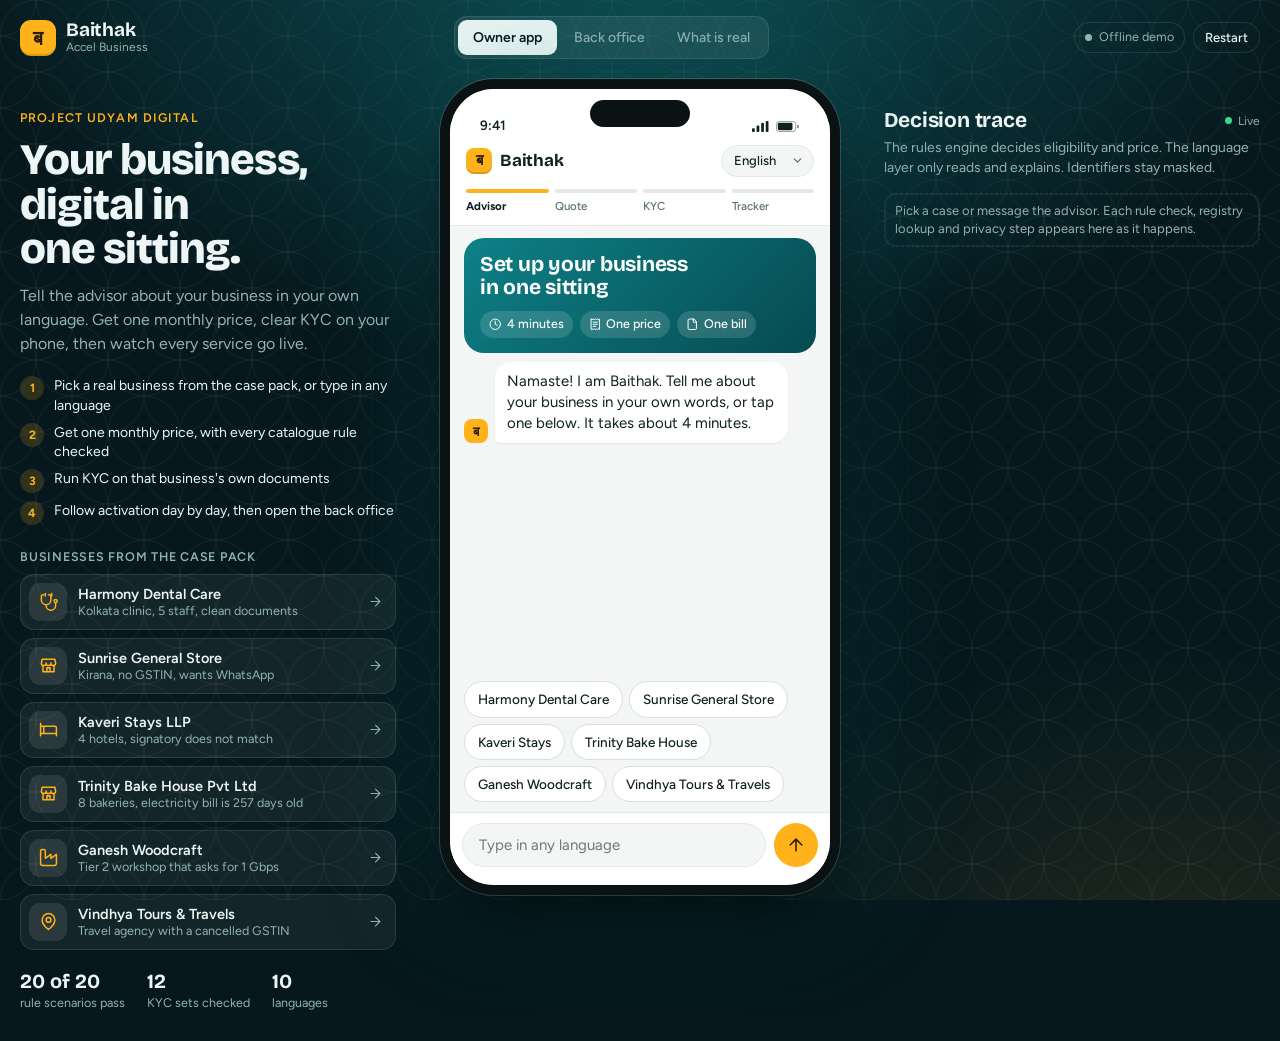
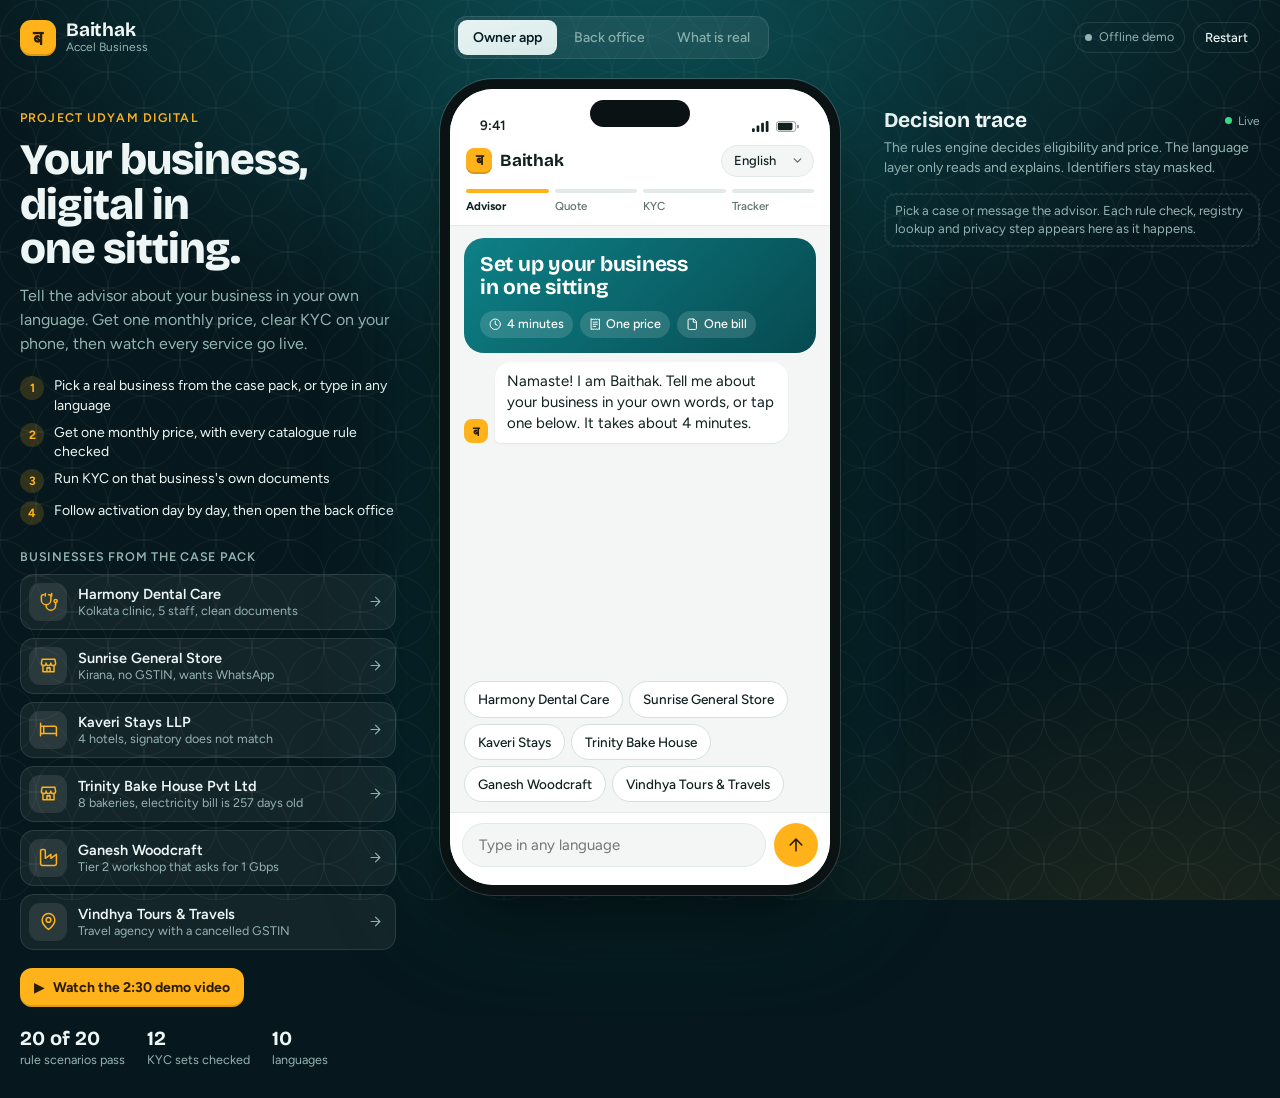
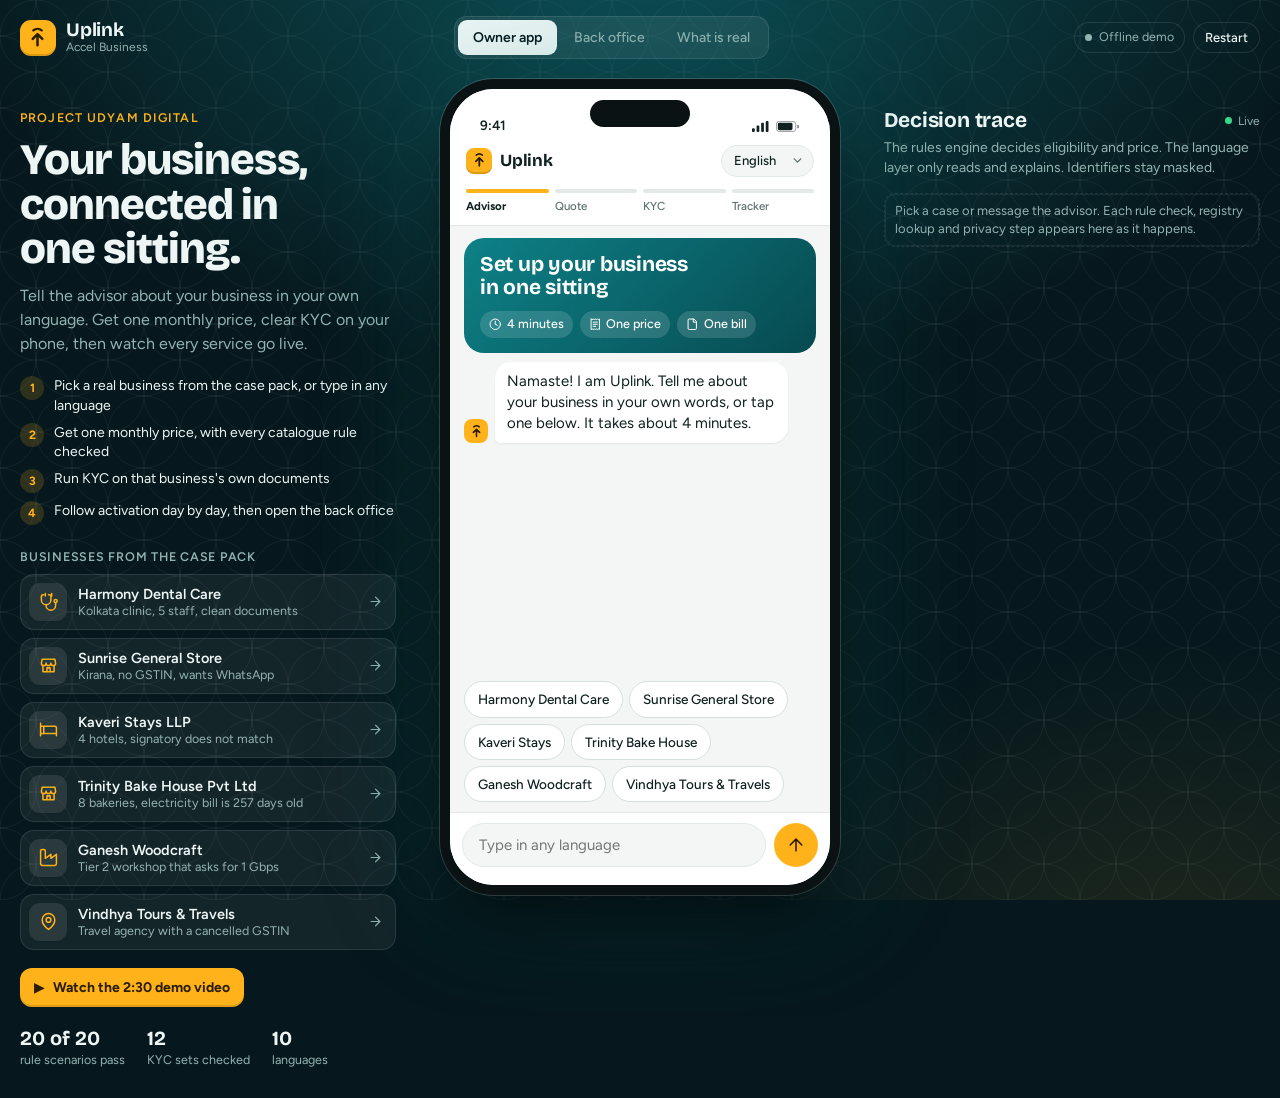
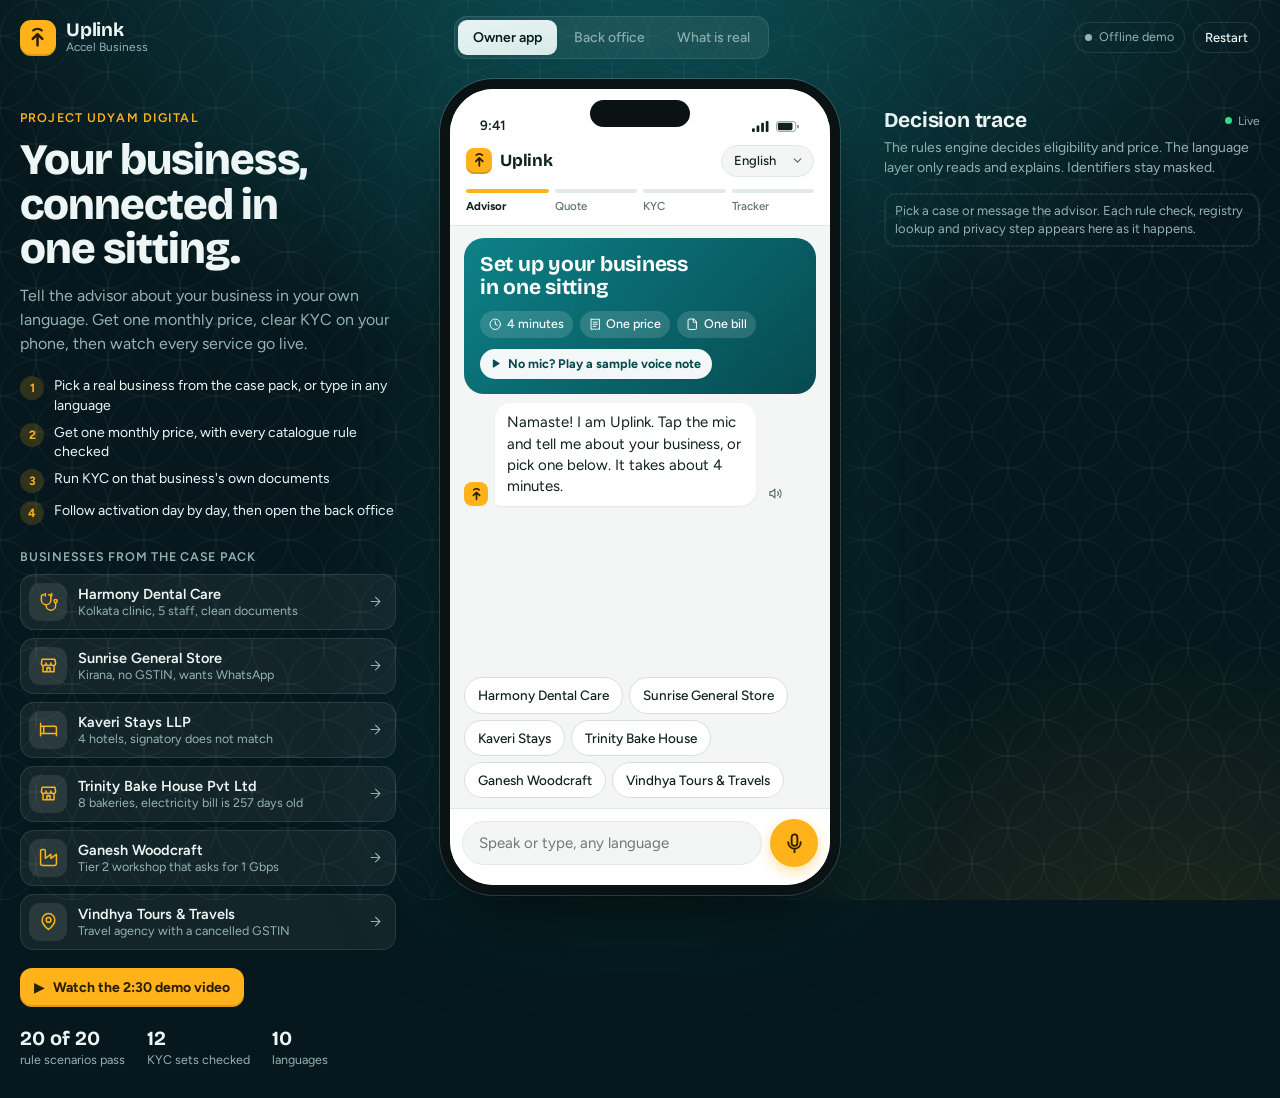
